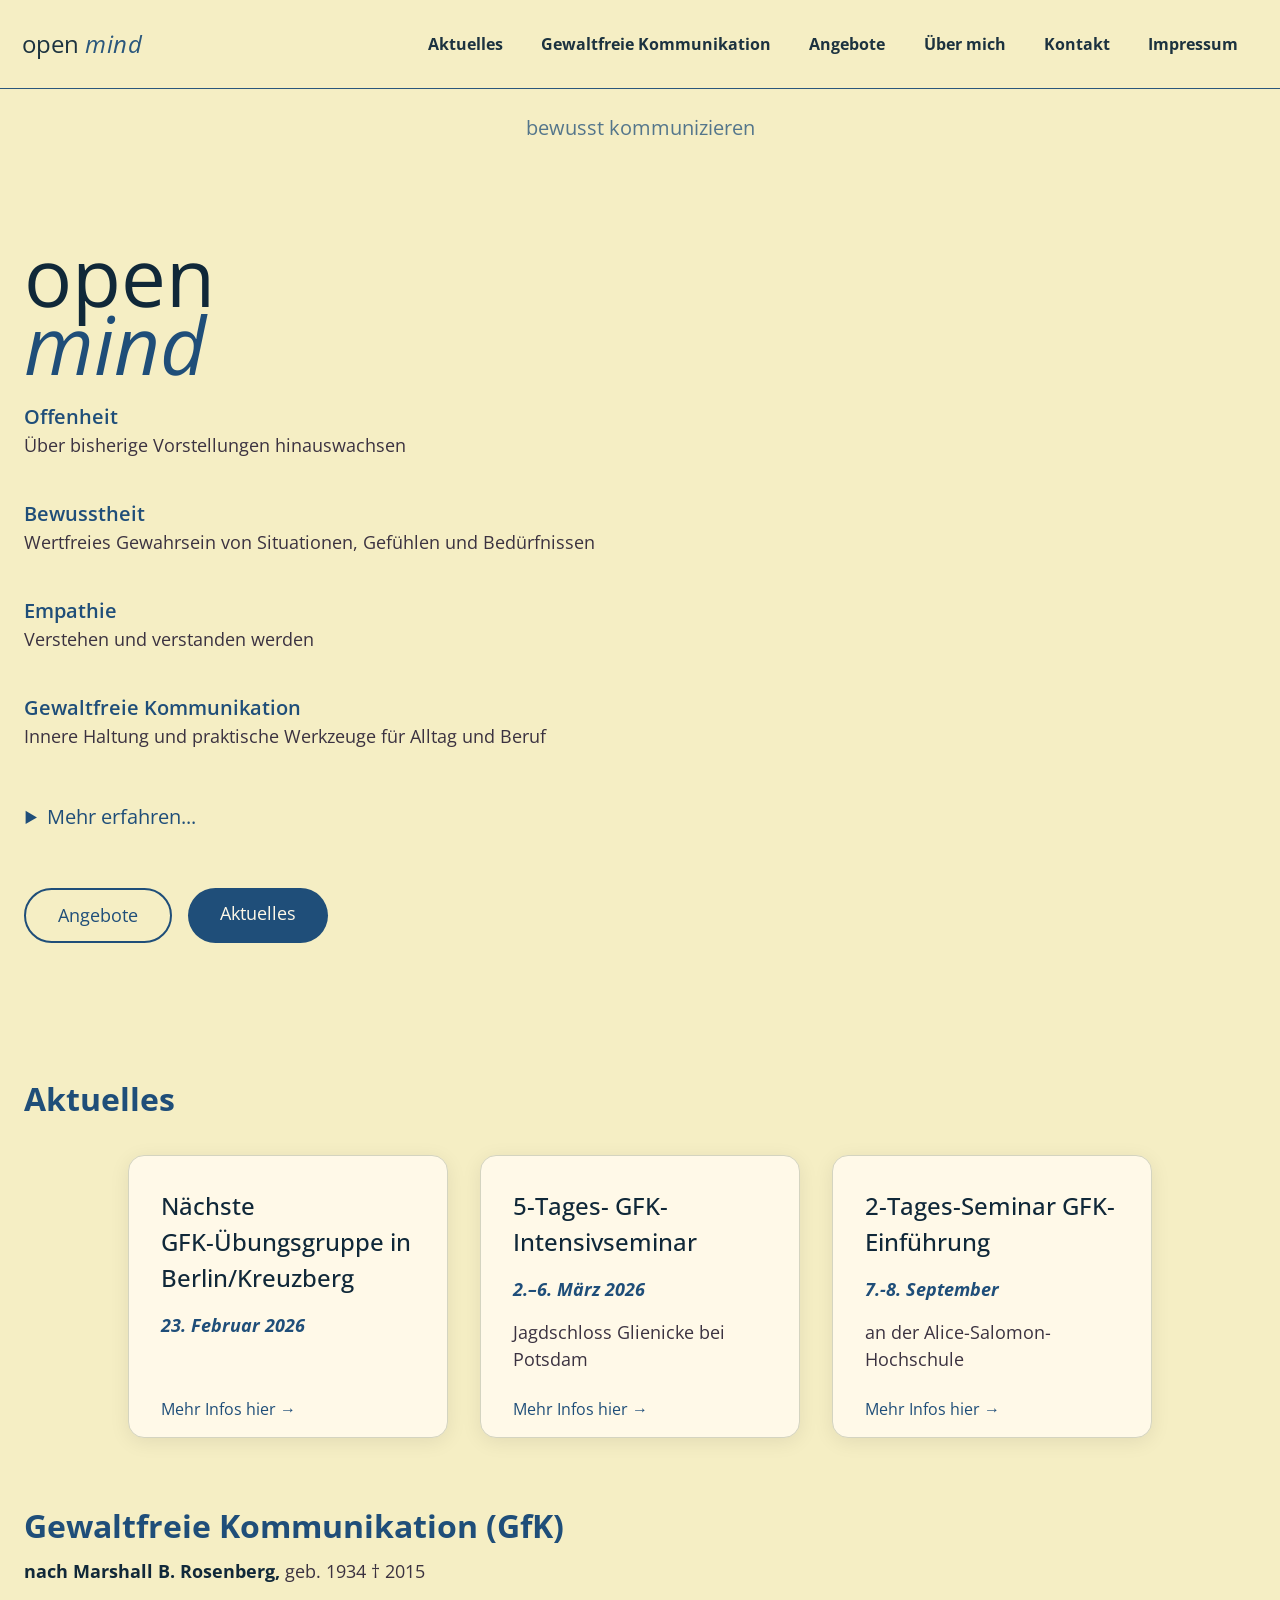
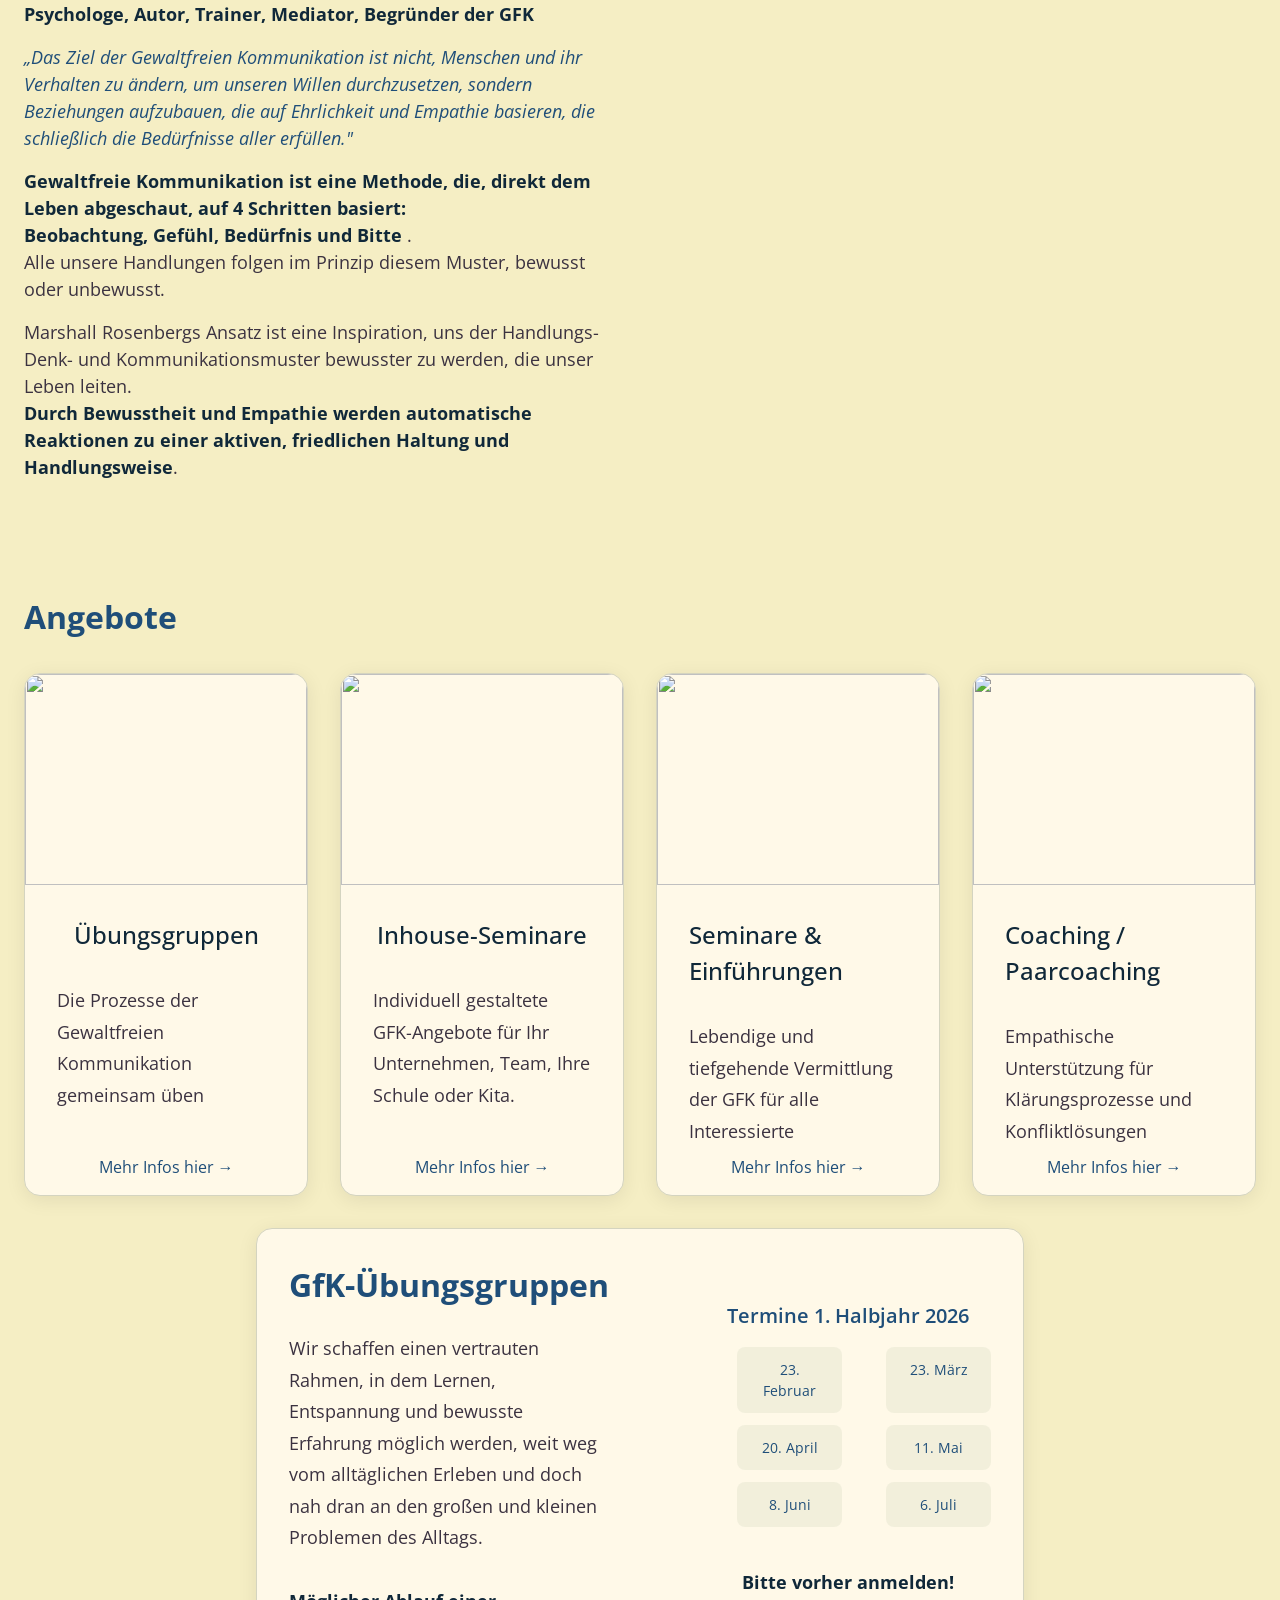
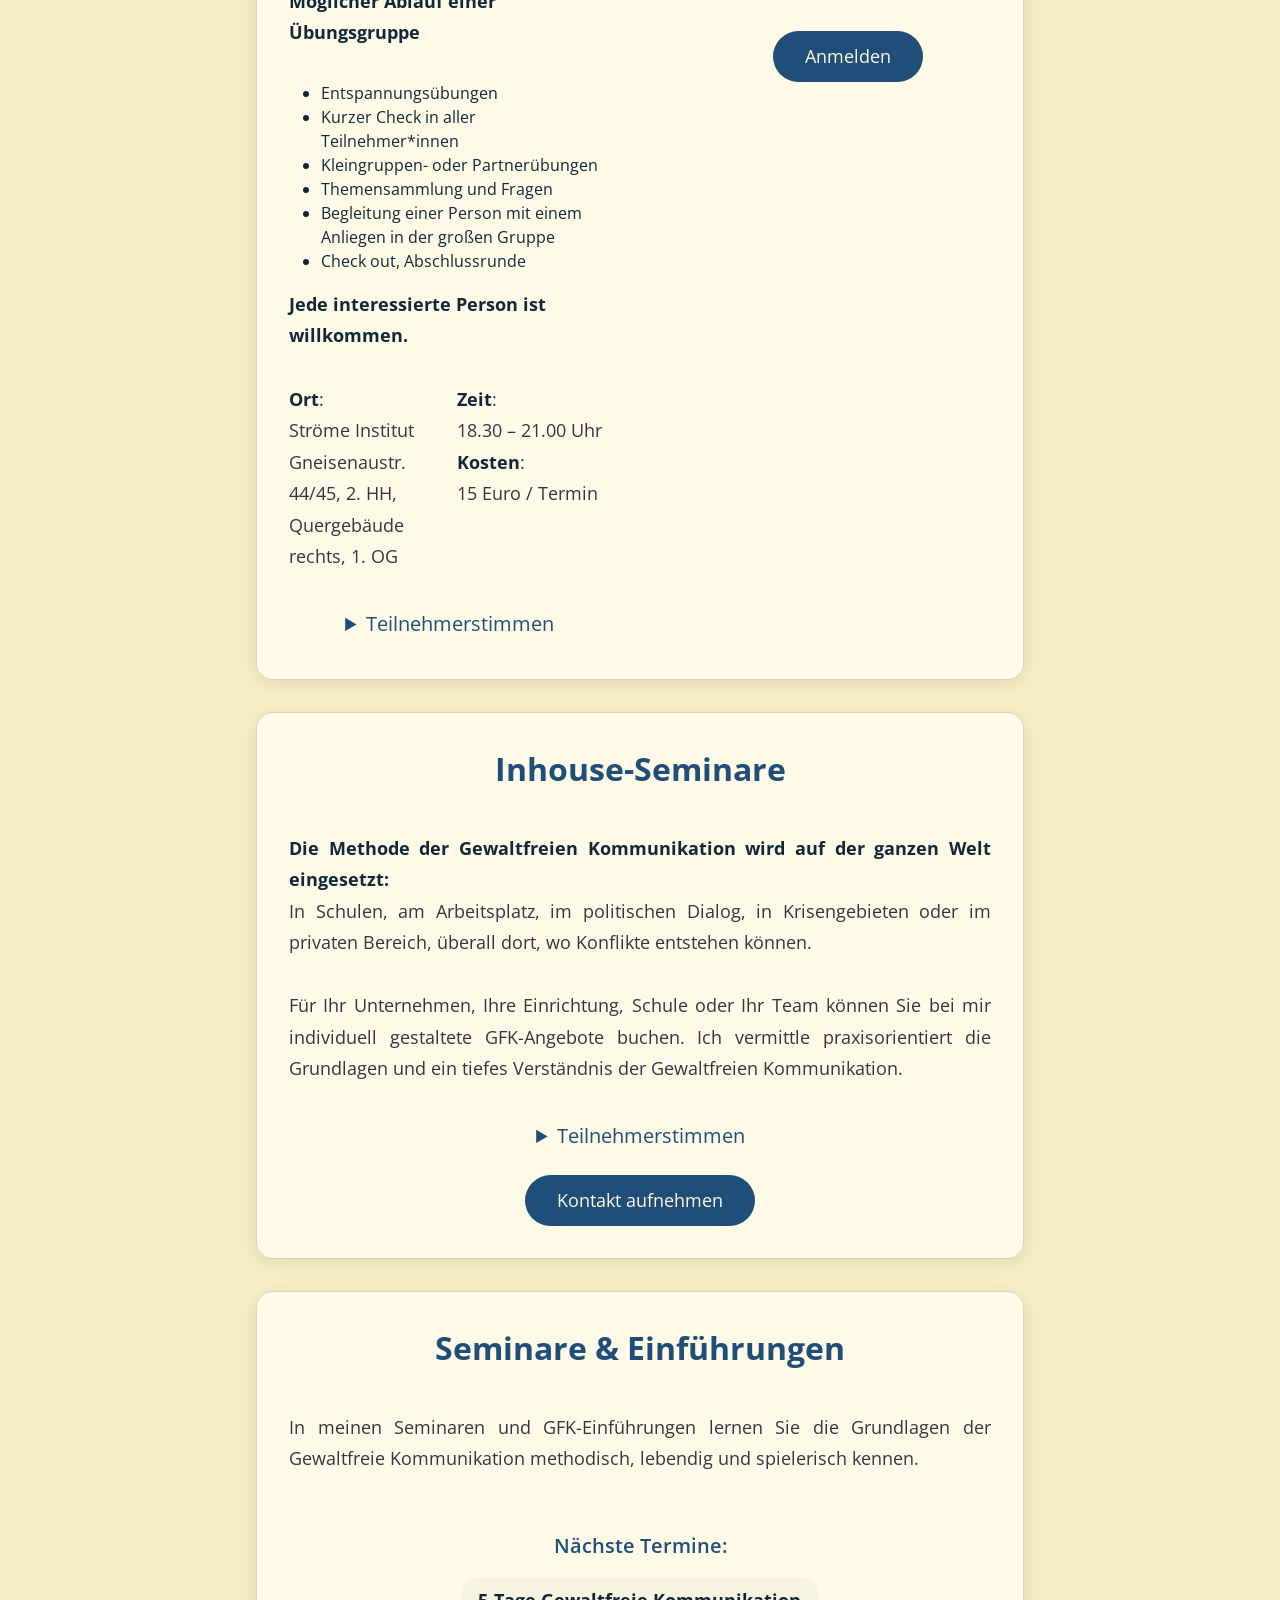
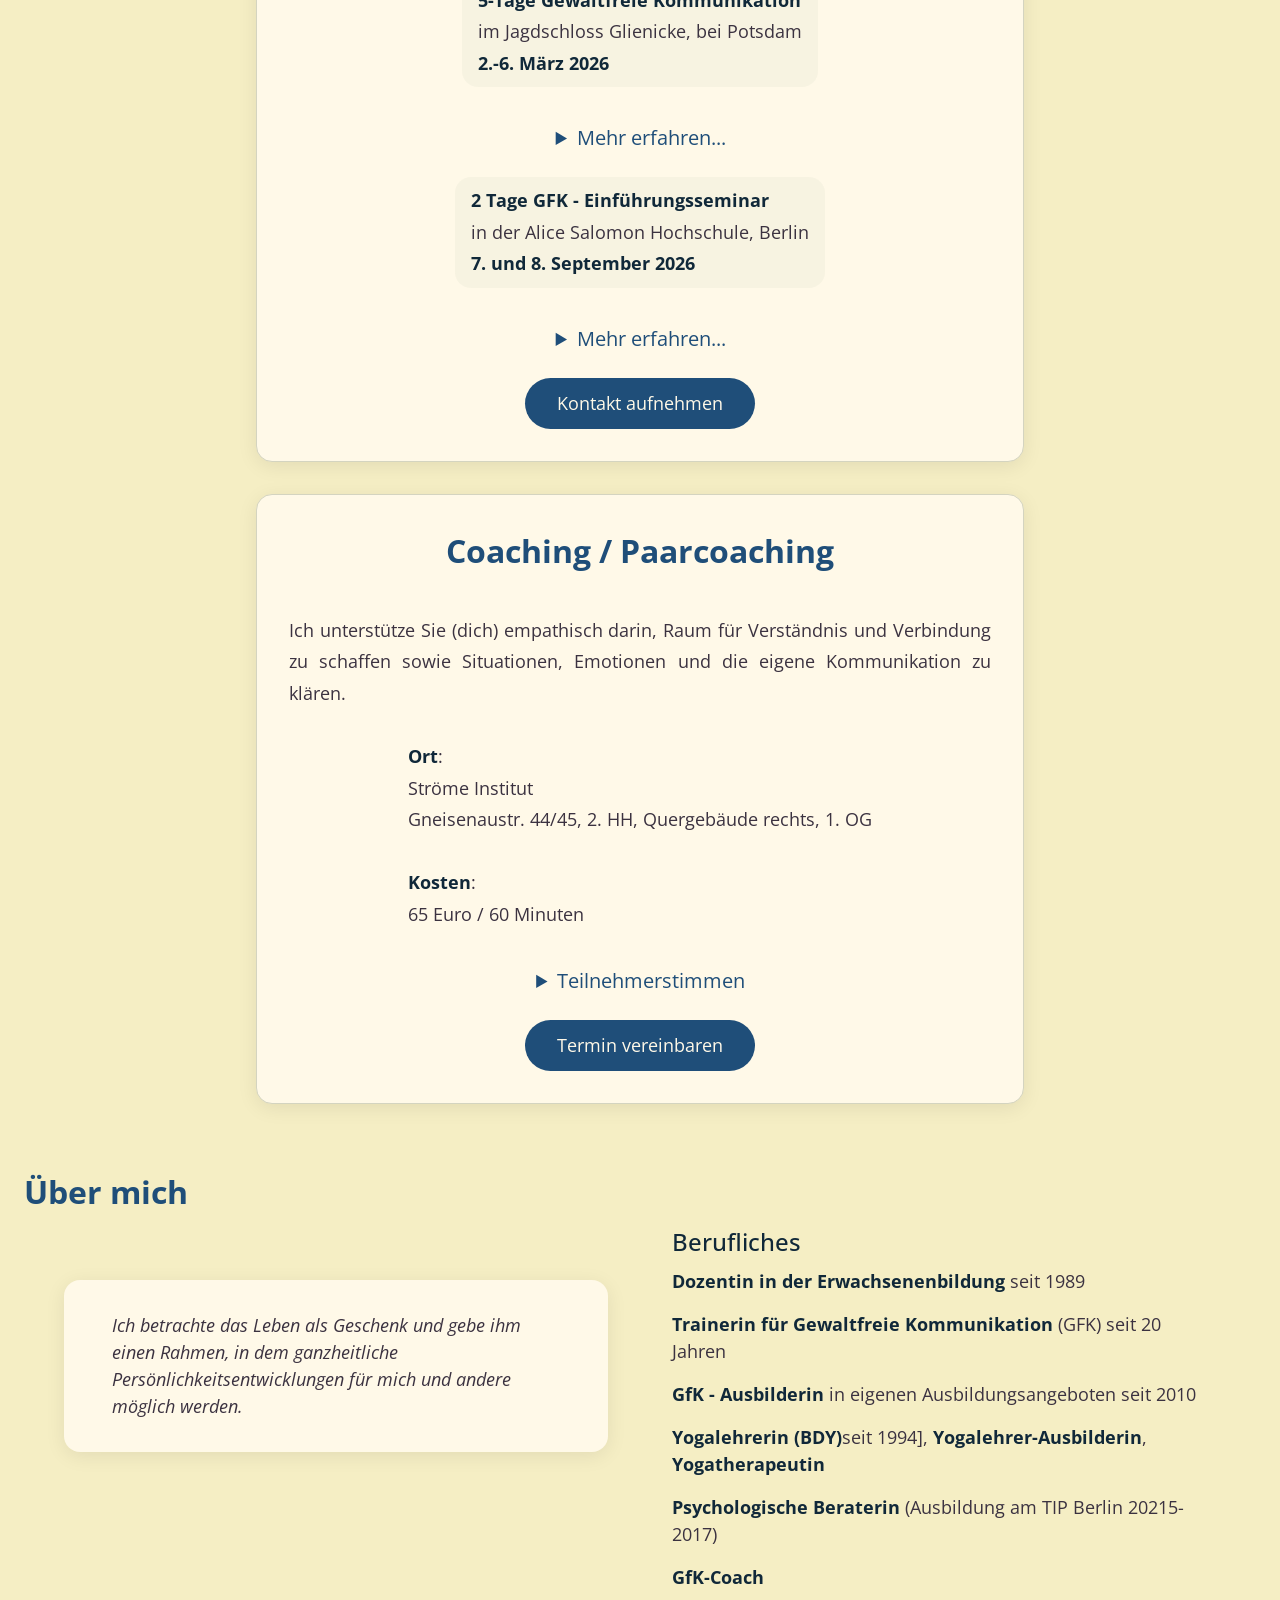
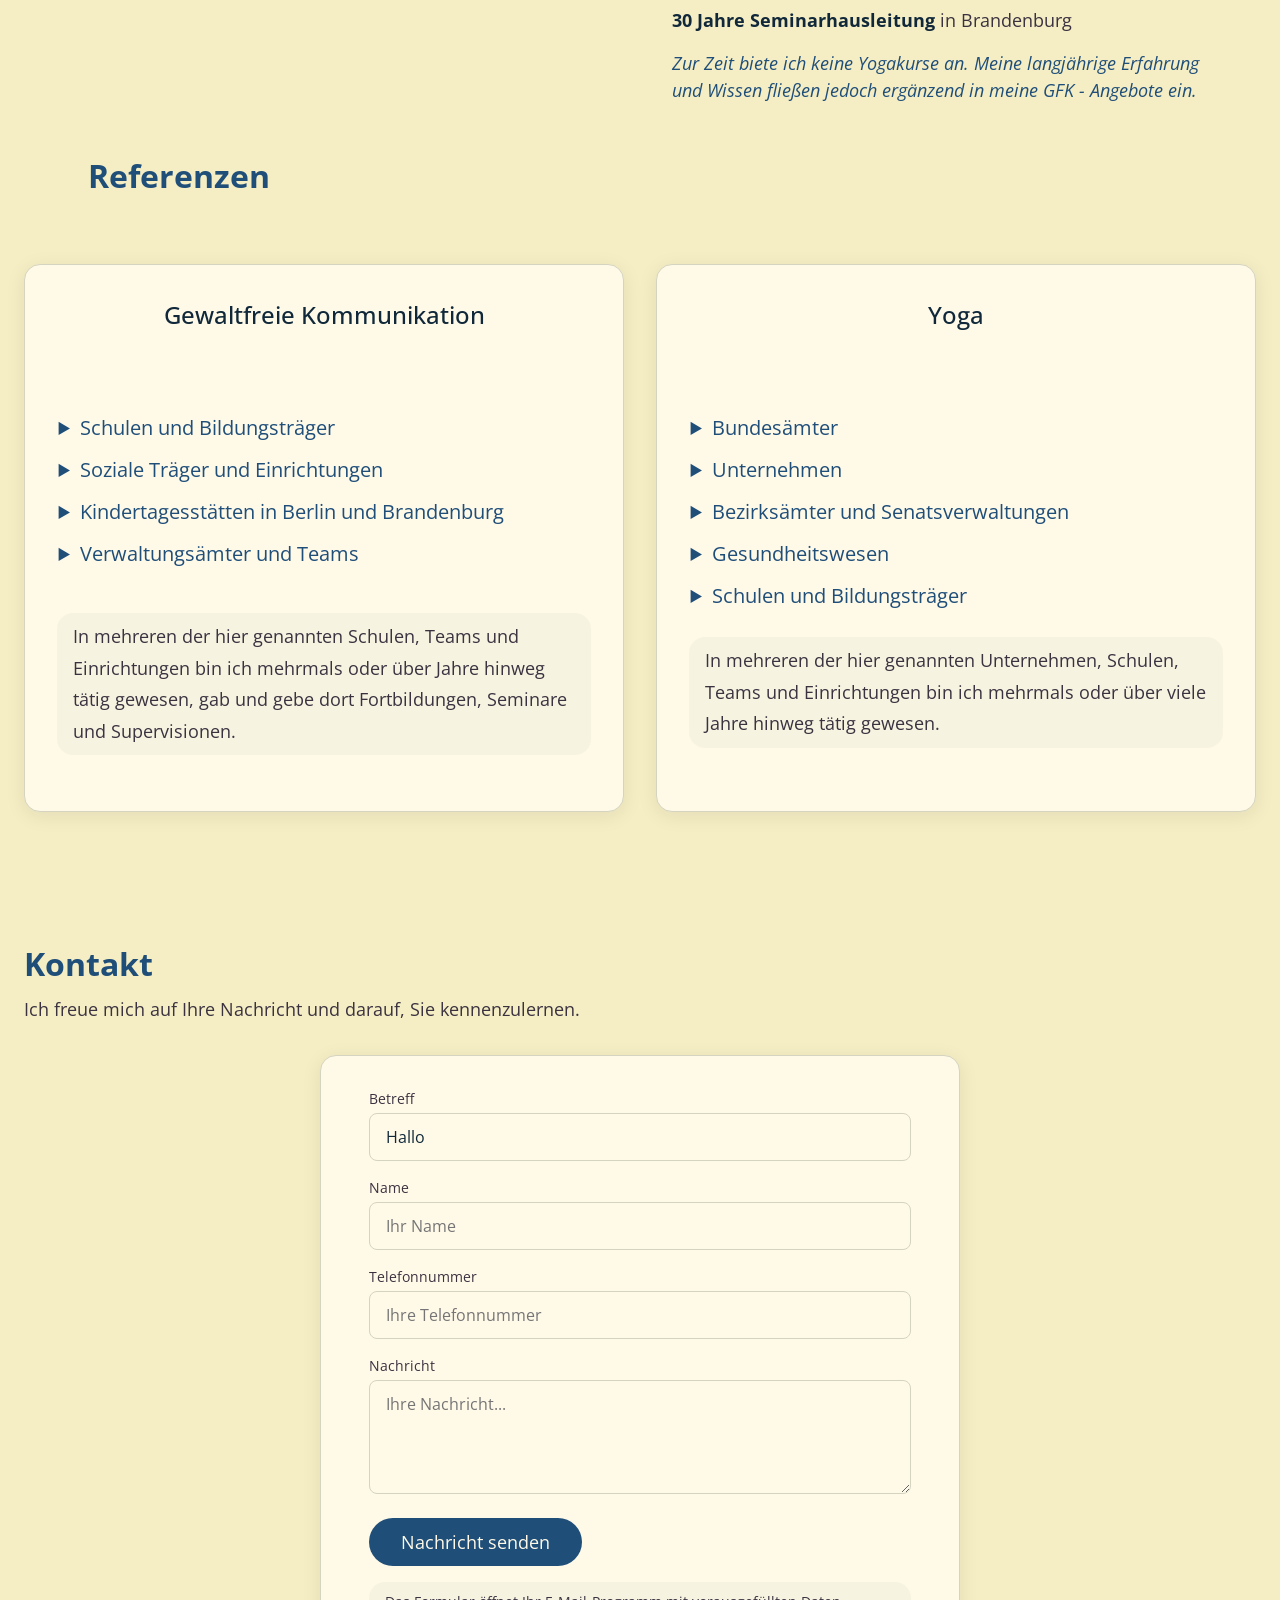
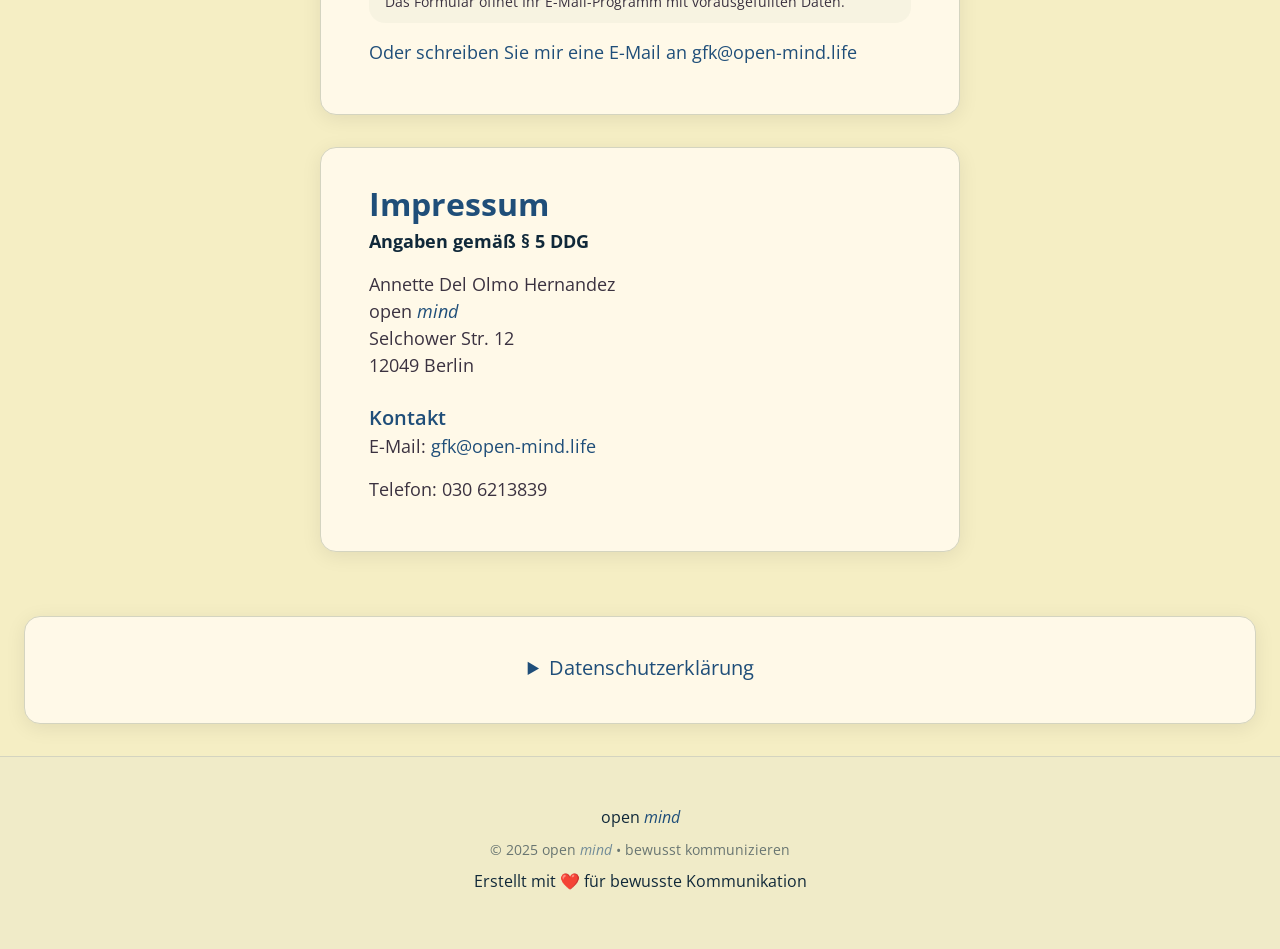
==== index.html @ a483b3bf "online updates" ====
<!DOCTYPE html>
<html lang="de">

<head>
    <meta charset="UTF-8" />
    <meta name="viewport" content="width=device-width, initial-scale=1.0" />
    <!-- Preconnect for performance (keep existing) -->
    <link rel="preconnect" href="https://fonts.gstatic.com" crossorigin />
    <link href="https://fonts.googleapis.com/css2?family=Open+Sans:ital,wght@0,300..800;1,300..800&display=swap"
        rel="stylesheet" />
    <link rel="stylesheet"
        href="https://fonts.googleapis.com/css2?family=Material+Symbols+Rounded:opsz,wght,FILL,GRAD@20..48,100..700,0..1,-50..200" />
    <!-- ENHANCED: SEO-optimized title with primary keywords -->
    <title>open mind | GFK Berlin | Gewaltfreie Kommunikation Seminare & Coaching</title>
    <!-- ENHANCED: Keyword-rich meta description -->
    <meta name="description"
        content="Gewaltfreie Kommunikation (GFK) in Berlin: Seminare, Übungsgruppen, Coaching & Inhouse-Trainings nach Marshall Rosenberg. Empathische Kommunikation für Alltag und Beruf bei open mind." />
    <!-- NEW: Keywords meta tag -->
    <meta name="keywords"
        content="Gewaltfreie Kommunikation Berlin, GFK Berlin, GFK Seminare, GFK Coaching, Marshall Rosenberg Berlin, Übungsgruppe GFK, empathische Kommunikation, Konfliktlösung Berlin, Inhouse-Seminar GFK, GFK Kreuzberg, Nonviolent Communication" />
    <!-- NEW: Author and language -->
    <meta name="author" content="Annette Del Olmo Hernandez" />
    <meta name="language" content="de" />
    <!-- NEW: Canonical URL -->
    <link rel="canonical" href="https://open-mind.life/" />
    <!-- NEW: Open Graph tags for social media -->
    <meta property="og:title" content="open mind • Gewaltfreie Kommunikation Berlin" />
    <meta property="og:description"
        content="GFK Seminare, Übungsgruppen & Coaching in Berlin. Bewusste Kommunikation nach Marshall Rosenberg für mehr Empathie und Verbindung." />
    <meta property="og:type" content="website" />
    <meta property="og:url" content="https://open-mind.life/" />
    <meta property="og:image" content="https://open-mind.life/images/die-seherin-spikerog-sc69501e86b207d-774.jpg" />
    <meta property="og:locale" content="de_DE" />
    <meta property="og:site_name" content="open mind" />
    <!-- NEW: Twitter Card tags -->
    <meta name="twitter:card" content="summary_large_image" />
    <meta name="twitter:title" content="open mind • Gewaltfreie Kommunikation Berlin" />
    <meta name="twitter:description"
        content="GFK Seminare, Übungsgruppen & Coaching in Berlin. Bewusste Kommunikation nach Marshall Rosenberg." />
    <meta name="twitter:image" content="https://open-mind.life/images/die-seherin-spikerog-sc69501e86b207d-774.jpg" />
    <!-- NEW: Geographic targeting -->
    <meta name="geo.region" content="DE-BE" />
    <meta name="geo.placename" content="Berlin" />
    <meta name="geo.position" content="52.52;13.405" />
    <meta name="ICBM" content="52.52, 13.405" />
    <!-- NEW: LocalBusiness Schema - CRITICAL for local SEO -->
    <script type="application/ld+json">
    {
      "@context": "https://schema.org",
      "@type": "LocalBusiness",
      "name": "open mind • bewusst kommunizieren",
      "alternateName": "open mind",
      "description": "Gewaltfreie Kommunikation (GFK) - Seminare, Übungsgruppen, Coaching und Inhouse-Trainings in Berlin nach Marshall Rosenberg",
      "url": "https://open-mind.life",
      "telephone": "+49-30-6213839",
      "email": "gfk@open-mind.life",
      "image": "https://open-mind.life/images/die-seherin-spikerog-sc69501e86b207d-774.jpg",
      "priceRange": "€€",
      "address": {
        "@type": "PostalAddress",
        "streetAddress": "Selchower Str. 12",
        "addressLocality": "Berlin",
        "addressRegion": "Berlin",
        "postalCode": "12049",
        "addressCountry": "DE"
      },
      "geo": {
        "@type": "GeoCoordinates",
        "latitude": 52.484167,
        "longitude": 13.425833
      },
      "areaServed": [
        {
          "@type": "City",
          "name": "Berlin"
        },
        {
          "@type": "State",
          "name": "Brandenburg"
        }
      ]
    }
    </script>
    <!-- NEW: Organization Schema -->
    <script type="application/ld+json">
    {
      "@context": "https://schema.org",
      "@type": "Organization",
      "name": "open mind",
      "alternateName": "open mind • bewusst kommunizieren",
      "url": "https://open-mind.life",
      "logo": "https://open-mind.life/images/die-seherin-spikerog-sc69501e86b207d-774.jpg",
      "founder": {
        "@type": "Person",
        "name": "Annette Del Olmo Hernandez",
        "jobTitle": "GFK-Trainerin und Coach"
      },
      "contactPoint": {
        "@type": "ContactPoint",
        "contactType": "Customer Service",
        "telephone": "+49-30-6213839",
        "email": "gfk@open-mind.life",
        "availableLanguage": "de"
      }
    }
    </script>
    <!-- NEW: Event Schema for upcoming Übungsgruppe -->
    <script type="application/ld+json">
    {
      "@context": "https://schema.org",
      "@type": "Event",
      "name": "GfK-Übungsgruppe Berlin/Kreuzberg",
      "description": "Übungsgruppe zur Gewaltfreien Kommunikation. Gemeinsam die Prozesse der GFK üben in vertrautem Rahmen.",
      "url": "https://open-mind.life/#gruppen",
      "image": "https://open-mind.life/images/foto-ubungsggruppe-sc69502e7a3b701-765.jpg",
      "startDate": "2026-02-23T18:30:00+01:00",
      "endDate": "2026-02-23T21:00:00+01:00",
      "eventAttendanceMode": "https://schema.org/OfflineEventAttendanceMode",
      "eventStatus": "https://schema.org/EventScheduled",
      "location": {
        "@type": "Place",
        "name": "Ströme Institut",
        "address": {
          "@type": "PostalAddress",
          "streetAddress": "Gneisenaustr. 44/45, 2. HH, Quergebäude rechts, 1. OG",
          "addressLocality": "Berlin",
          "addressRegion": "Berlin",
          "postalCode": "10961",
          "addressCountry": "DE"
        }
      },
      "offers": {
        "@type": "Offer",
        "price": "15.00",
        "priceCurrency": "EUR",
        "availability": "https://schema.org/InStock",
        "url": "https://open-mind.life/#kontakt",
        "validFrom": "2026-01-15"
      },
      "organizer": {
        "@type": "Person",
        "name": "Annette Del Olmo Hernandez",
        "url": "https://open-mind.life/#annette"
      },
      "performer": {
        "@type": "Person",
        "name": "Annette Del Olmo Hernandez"
      }
    }
    </script>
    <!-- NEW: Service Schema for GFK Training offerings -->
    <script type="application/ld+json">
    {
      "@context": "https://schema.org",
      "@type": "Service",
      "serviceType": "Gewaltfreie Kommunikation Training",
      "provider": {
        "@type": "LocalBusiness",
        "name": "open mind"
      },
      "areaServed": {
        "@type": "City",
        "name": "Berlin"
      },
      "hasOfferCatalog": {
        "@type": "OfferCatalog",
        "name": "GFK Angebote",
        "itemListElement": [
          {
            "@type": "Offer",
            "itemOffered": {
              "@type": "Service",
              "name": "GFK Übungsgruppen",
              "description": "Die Prozesse der Gewaltfreien Kommunikation gemeinsam üben"
            }
          },
          {
            "@type": "Offer",
            "itemOffered": {
              "@type": "Service",
              "name": "Inhouse-Seminare",
              "description": "Individuell gestaltete GFK-Angebote für Unternehmen, Teams, Schulen und Kitas"
            }
          },
          {
            "@type": "Offer",
            "itemOffered": {
              "@type": "Service",
              "name": "GFK Seminare & Einführungen",
              "description": "Lebendige und tiefgehende Vermittlung der GFK für alle Interessierte"
            }
          },
          {
            "@type": "Offer",
            "itemOffered": {
              "@type": "Service",
              "name": "Coaching / Paarcoaching",
              "description": "Empathische Unterstützung für Klärungsprozesse und Konfliktlösungen"
            }
          }
        ]
      }
    }
    </script>
</head>

<body>
    <nav tabindex="0"> <a href="#home">open <em>mind</em></a> <span id="openmenu"
            class="material-symbols-rounded">menu</span> <span id="closemenu"
            class="material-symbols-rounded">close</span> <a href="#aktuelles"> Aktuelles </a> <a href="#gfk">
            Gewaltfreie&nbsp;Kommunikation </a> <a href="#angebote"> Angebote </a> <a href="#annette"> Über&nbsp;mich
        </a> <a href="#kontakt"> Kontakt </a> <a href="#impressum"> Impressum </a> </nav>
    <main>
        <h4 class="tagline" style="width: 100%; text-align: center; opacity: 0.75; font-weight: 400;"> bewusst
            kommunizieren </h4>
        <section id="home" class="hero">
            <div class="hero-grid">
                <div class="hero-text sc-content">
                    <h1>
                        open
                        <br>
                        <em>mind</em>
                    </h1>
                    <h4>Offenheit</h4>
                    <p>Über bisherige Vorstellungen hinauswachsen</p>
                    <h4>Bewusstheit</h4>
                    <p> Wertfreies Gewahrsein von Situationen, Gefühlen und Bedürfnissen</p>
                    <h4>Empathie</h4>
                    <p>Verstehen und verstanden werden</p>
                    <h4>Gewaltfreie Kommunikation</h4>
                    <p>Innere Haltung und praktische Werkzeuge für Alltag und Beruf</p>
                </div>
                <details class="sc-content" style="position: relative; top: -1rem;">
                    <summary>Mehr erfahren...</summary>
                    <p> <strong>open <em>mind</em></strong> ist eine Erinnerung daran, Offenheit zu praktizieren. Sie
                        ist die Grundlage für eine bewusste Erfahrung, die uns über unsere bisherigen Annahmen und
                        Vorstellungen hinausführt und sich auch in unserem Ausdruck und in unserer Kommunikation zeigt.
                    </p>
                    <p> Bewusster zu werden ist sowohl ein völlig individueller als auch ein gesellschaftlicher Prozess,
                        denn wir alle sind geprägt von Jahrhunderte alten Strukturen und persönlicher Geschichte. </p>
                    <p> Die Angebote, die Sie hier finden, bieten Ihnen und euch ein lebendiges, gemeinsames Lernen auf
                        Augenhöhe. </p>
                </details>
                <div class="hero-buttons"> <a href="#angebote" class="btn-outline">Angebote</a> <a href="#aktuelles"
                        class="btn-primary">Aktuelles</a> </div>
                <div class="hero-image sc-content">
                    <img alt="" style="width:58.78378%;"
                        src="images/die-seherin-spikerog-strahlend-sc6982bf3f3ff37-320.jpg"
                        srcset="images/die-seherin-spikerog-strahlend-sc6982bf3f3ff37-774.jpg 774w,images/die-seherin-spikerog-strahlend-sc6982bf3f3ff37-320.jpg 320w">
                </div>
            </div>
        </section>
        <section id="aktuelles">
            <h2>Aktuelles</h2>
            <div class="card-grid aktuelles-grid">
                <article class="card sc-content">
                    <h3>Nächste GFK-Übungsgruppe in Berlin/Kreuzberg</h3>
                    <p> <strong><em>23. Februar 2026</em></strong> </p>
                    <a href="#gruppen">Mehr Infos hier →</a>
                </article>
                <article class="card sc-content">
                    <h3>5-Tages- GFK- Intensivseminar</h3>
                    <p> <strong><em>2.–6. März 2026</em></strong> </p>
                    <p>Jagdschloss Glienicke bei Potsdam</p>
                    <a href="#seminare">Mehr Infos hier →</a>
                </article>
                <article class="card sc-content">
                    <h3>2-Tages-Seminar GFK-Einführung</h3>
                    <p> <strong><em>7.-8. September</em></strong> </p>
                    <p>an der Alice-Salomon-Hochschule</p>
                    <a href="#seminare">Mehr Infos hier →</a>
                </article>
            </div>
        </section>
        <section id="gfk">
            <div class="hero-grid">
                <div class="hero-text sc-content">
                    <h2>Gewaltfreie Kommunikation (GfK)</h2>
                    <p><strong>nach Marshall B. Rosenberg, </strong>geb. 1934 † 2015<strong></strong></p>
                    <p> <strong>Psychologe, Autor, Trainer, Mediator, Begründer der GFK</strong></p>
                    <p class="blau"><em> „Das Ziel der Gewaltfreien Kommunikation ist nicht, Menschen und ihr Verhalten
                            zu ändern, um unseren Willen durchzusetzen, sondern Beziehungen aufzubauen, die auf
                            Ehrlichkeit und Empathie basieren, die schließlich die Bedürfnisse aller erfüllen." </em>
                    </p>
                    <p>
                        <strong>
                            Gewaltfreie Kommunikation ist eine Methode, die, direkt dem Leben abgeschaut, auf 4
                            Schritten basiert:
                            <br>
                            Beobachtung, Gefühl, Bedürfnis und Bitte
                        </strong>
                        .
                        <br>
                        Alle unsere Handlungen folgen im Prinzip diesem Muster, bewusst oder unbewusst.
                    </p>
                    <p>
                        Marshall Rosenbergs Ansatz ist eine Inspiration, uns der Handlungs- Denk- und
                        Kommunikationsmuster bewusster zu werden, die unser Leben leiten.
                        <br>
                        <strong>Durch Bewusstheit und Empathie werden automatische Reaktionen zu einer aktiven,
                            friedlichen Haltung und Handlungsweise</strong>.
                    </p>
                </div>
                <div class="sc-content gfk-image">
                    <img alt="" style="width:52.7027%;" src="images/prozess-hellgelb-5-sc6982bcf6251e7-320.jpg"
                        srcset="images/prozess-hellgelb-5-sc6982bcf6251e7-1280.jpg 1280w,images/prozess-hellgelb-5-sc6982bcf6251e7-960.jpg 960w,images/prozess-hellgelb-5-sc6982bcf6251e7-640.jpg 640w,images/prozess-hellgelb-5-sc6982bcf6251e7-320.jpg 320w">
                </div>
            </div>
        </section>
        <section id="angebote">
            <h2>Angebote</h2>
            <div class="angebote-grid">
                <article class="card angebot">
                    <div class="card-image sc-content">
                        <img alt="" style="width: 100%" src="images/foto-ubungsggruppe-sc69502e7a3b701-320.jpg"
                            srcset=" images/foto-ubungsggruppe-sc69502e7a3b701-765.jpg 765w, images/foto-ubungsggruppe-sc69502e7a3b701-320.jpg 320w ">
                    </div>
                    <div class="card-body sc-content">
                        <h3>Übungsgruppen</h3>
                        <p> Die Prozesse der Gewaltfreien Kommunikation gemeinsam üben </p>
                        <a href="#gruppen">Mehr Infos hier →</a>
                    </div>
                </article>
                <article class="card angebot">
                    <div class="card-image sc-content">
                        <img alt="" style="width: 100%"
                            src="images/foto-seminare-u-einfuhrungen-sc69502eeae7d23-320.jpg"
                            srcset=" images/foto-seminare-u-einfuhrungen-sc69502eeae7d23-1280.jpg 1280w, images/foto-seminare-u-einfuhrungen-sc69502eeae7d23-960.jpg 960w, images/foto-seminare-u-einfuhrungen-sc69502eeae7d23-640.jpg 640w, images/foto-seminare-u-einfuhrungen-sc69502eeae7d23-320.jpg 320w ">
                    </div>
                    <div class="card-body sc-content">
                        <h3>Inhouse-Seminare</h3>
                        <p>Individuell gestaltete GFK-Angebote für Ihr Unternehmen, Team, Ihre Schule oder Kita. </p>
                        <a href="#inhouse">Mehr Infos hier →</a>
                    </div>
                </article>
                <article class="card angebot">
                    <div class="card-image sc-content">
                        <img alt="" style="width: 100%" src="images/fotos-von-den-tn-5-sc69502f7cc066a-320.jpg"
                            srcset=" images/fotos-von-den-tn-5-sc69502f7cc066a-864.jpg 864w, images/fotos-von-den-tn-5-sc69502f7cc066a-640.jpg 640w, images/fotos-von-den-tn-5-sc69502f7cc066a-320.jpg 320w ">
                    </div>
                    <div class="card-body sc-content">
                        <h3>Seminare &amp; Einführungen</h3>
                        <p> Lebendige und tiefgehende Vermittlung der GFK für alle Interessierte </p>
                        <a href="#seminare">Mehr Infos hier →</a>
                    </div>
                </article>
                <article class="card angebot">
                    <div class="card-image sc-content">
                        <img alt="" style="width: 100%" src="images/2-korbstuhle-sc6950457285a43-320.jpg"
                            srcset=" images/2-korbstuhle-sc6950457285a43-1280.jpg 1280w, images/2-korbstuhle-sc6950457285a43-960.jpg 960w, images/2-korbstuhle-sc6950457285a43-640.jpg 640w, images/2-korbstuhle-sc6950457285a43-320.jpg 320w ">
                    </div>
                    <div class="card-body sc-content">
                        <h3>Coaching / Paarcoaching</h3>
                        <p>
                            Empathische Unterstützung für Klärungsprozesse und
                            <br>
                            Konfliktlösungen
                        </p>
                        <a href="#coaching">Mehr Infos hier →</a>
                    </div>
                </article>
            </div>
            <article class="card angebot-card" id="gruppen">
                <div class="uebungsgruppen-grid">
                    <div class="card-body sc-content">
                        <h2 style="text-align: center;">GfK-Übungsgruppen</h2>
                        <img alt="" class="mobileonly" style="width:87.12871%;"
                            src="images/fotos-von-den-tn-sc6964384070b84-320.jpg"
                            srcset="images/fotos-von-den-tn-sc6964384070b84-864.jpg 864w,images/fotos-von-den-tn-sc6964384070b84-640.jpg 640w,images/fotos-von-den-tn-sc6964384070b84-320.jpg 320w">
                        <p> Wir schaffen einen vertrauten Rahmen, in dem Lernen, Entspannung und bewusste Erfahrung
                            möglich werden, weit weg vom alltäglichen Erleben und doch nah dran an den großen und
                            kleinen Problemen des Alltags. </p>
                        <p> <strong> Möglicher Ablauf einer Übungsgruppe </strong> </p>
                        <ul>
                            <li>Entspannungsübungen</li>
                            <li>Kurzer Check in aller Teilnehmer*innen</li>
                            <li>Kleingruppen- oder Partnerübungen</li>
                            <li>Themensammlung und Fragen</li>
                            <li>Begleitung einer Person mit einem Anliegen in der großen Gruppe</li>
                            <li>Check out, Abschlussrunde</li>
                        </ul>
                        <p><strong>Jede interessierte Person ist willkommen. </strong> </p>
                        <div style="display:grid;grid-template-columns:1fr 1fr;gap: 1em;">
                            <p>
                                <strong>Ort</strong>:
                                <br>
                                Ströme Institut
                                <br>
                                Gneisenaustr. 44/45, 2. HH, Quergebäude rechts, 1. OG
                            </p>
                            <p>
                                <strong>Zeit</strong>:
                                <br>
                                18.30 – 21.00 Uhr
                                <br>
                                <strong>Kosten</strong>:
                                <br>
                                15 Euro / Termin
                            </p>
                        </div>
                        <div class="sc-html">
                            <details>
                                <summary>Teilnehmerstimmen</summary>
                                <h4>Maria</h4>
                                <p class="zitat">
                                    GFK ist ein Prozess, der durch Worte nicht beschrieben werden kann (Empathie für
                                    sich und das Gegenüber). GFK kann nur erlebt und durchlebt werden.
                                    <br>
                                    Es ist unglaublich, was durch GFK in Erscheinung treten darf!
                                    <br>
                                    Annette, ich habe zu dir sehr viel Vertrauen. Der Kontakt auf Augenhöhe tut gut.
                                </p>
                                <h4>Steffi</h4>
                                <p class="zitat">
                                    Liebe Annette,
                                    <br>
                                    Du schaffst mit der Übungsgruppe für mich einen Schutzraum. Ich weiß, ich kann da
                                    hingehen und sein, die ich bin und über das reden, was mich gerade bewegt. Es gibt
                                    keine Konkurrenz (!), es gibt kein Problem, das "zu klein" wäre, um nicht ernst
                                    genommen zu werden. Ich werde gehört und empathisch begleitet. Alle Gefühle sind
                                    willkommen. Auch was ich selbst nicht verstehe, darf ich ausdrücken. Du wirst es
                                    ernst nehmen und die Gruppe wird mich unterstützen, den Punkt zu finden, an dem ich
                                    mir gerade "im Weg stehe". Und vielleicht sogar einen Ausblick zu wagen, wo mein Weg
                                    weitergehen könnte. Ich fühle mich mit Euch verbunden und von Euch gehört und beides
                                    macht mich glücklich.
                                    <br>
                                    Danke Annette, dass Du diesen Raum öffnest mit Deinem Verständnis und Deinem
                                    vorurteilsfreien Mitgefühl.
                                </p>
                                <h4>Eva</h4>
                                <p class="zitat">
                                    Das Besondere an GFK ist, dass keine Diagnosen gestellt werden.
                                    <br>
                                    Beruhigend: Keiner deutet, keiner weiß schon Bescheid, packt in Schubladen…
                                    <br>
                                    Die Kunst besteht darin, durch Üben näher an etwas zu kommen, das jede_r kann und
                                    aber doch wenig praktiziert hat – bisher. Wir sind geübt im Lesen von Situationen,
                                    im Interpretieren und im Schnelle-Schlüsse-Ziehen. Wir sind nicht sehr geübt im
                                    Wahrnehmen von uns selbst und im Wahrnehmen des anderen…
                                    <br>
                                    Annette erlebe ich als erfahrene, suchende Begleiterin auf diesem Weg. Sie lässt
                                </p>
                            </details>
                        </div>
                    </div>
                    <div class="card-body sc-content">
                        <img alt="" class="desktoponly" style="width:87.12871%;"
                            src="images/fotos-von-den-tn-sc6964384070b84-320.jpg"
                            srcset="images/fotos-von-den-tn-sc6964384070b84-864.jpg 864w,images/fotos-von-den-tn-sc6964384070b84-640.jpg 640w,images/fotos-von-den-tn-sc6964384070b84-320.jpg 320w">
                        <h4>Termine 1. Halbjahr 2026</h4>
                        <ul class="termine-list">
                            <li><a href="#kontakt" data-subject="Anmeldung Übungsabend 23.02.2026"
                                    data-message="Hiermit möchte ich mich für die GfK-Übungsgruppe am 23.02.2026 anmelden.">23.
                                    Februar</a></li>
                            <li><a href="#kontakt" data-subject="Anmeldung Übungsabend 23.03.2026"
                                    data-message="Hiermit möchte ich mich für die GfK-Übungsgruppe am 23.03.2026 anmelden.">23.
                                    März</a> </li>
                            <li><a href="#kontakt" data-subject="Anmeldung Übungsabend 20.04.2026"
                                    data-message="Hiermit möchte ich mich für die GfK-Übungsgruppe am 20.04.2026 anmelden.">20.
                                    April</a> </li>
                            <li><a href="#kontakt" data-subject="Anmeldung Übungsabend 11.05.2026"
                                    data-message="Hiermit möchte ich mich für die GfK-Übungsgruppe am 11.05.2026 anmelden.">11.
                                    Mai</a> </li>
                            <li><a href="#kontakt" data-subject="Anmeldung Übungsabend 08.06.2026"
                                    data-message="Hiermit möchte ich mich für die GfK-Übungsgruppe am 08.06.2026 anmelden.">8.
                                    Juni</a> </li>
                            <li><a href="#kontakt" data-subject="Anmeldung Übungsabend 06.07.2026"
                                    data-message="Hiermit möchte ich mich für die GfK-Übungsgruppe am 06.07.2026 anmelden.">6.
                                    Juli</a> </li>
                        </ul>
                        <p><strong>Bitte vorher anmelden!</strong></p>
                        <a href="#kontakt" class="btn-primary" data-subject="Anmeldung Übungsabend"
                            data-message="Hiermit möchte ich mich für die nächste GfK-Übungsgruppe anmelden.">Anmelden</a>
                    </div>
                </div>
            </article>
            <article class="card justify-text angebot-card" id="inhouse">
                <div class="card-body sc-content">
                    <h2 style="text-align: center;">Inhouse-Seminare</h2>
                    <img alt="" style="width:35.04274%;" src="images/grundgefuehle-fotos-sc696cf046b3d06-320.png"
                        srcset="images/grundgefuehle-fotos-sc696cf046b3d06-614.png 614w,images/grundgefuehle-fotos-sc696cf046b3d06-320.png 320w">
                    <p>
                        <strong>Die Methode der Gewaltfreien Kommunikation wird auf der ganzen Welt eingesetzt:</strong>
                        <br>
                        In Schulen, am Arbeitsplatz, im politischen Dialog, in Krisengebieten oder im privaten Bereich,
                        überall dort, wo Konflikte entstehen können.
                        <br>
                        <br>
                        Für Ihr Unternehmen, Ihre Einrichtung, Schule oder Ihr Team können Sie bei mir individuell
                        gestaltete GFK-Angebote buchen. Ich vermittle praxisorientiert die Grundlagen und ein tiefes
                        Verständnis der Gewaltfreien Kommunikation.
                    </p>
                    <details>
                        <summary>Teilnehmerstimmen</summary>
                        <h4>Berliner Stadtmission</h4>
                        <p class="zitat"> GfK - das ist wirklich eine große Sache! Annette gelingt es, sie so zu
                            portionieren, dass sie leicht verdaulich bleibt! Wir haben in den zwei kurzweiligen und
                            spannenden Tagen eine gute Vorstellung davon bekommen, wie bereichernd diese Art der
                            Kommunikation ist - und Lust, es selber auszuprobieren! Danke, liebe Annette für deine
                            Energie und dein Wissen, das du uns zur Verfügung gestellt hast! </p>
                        <h4>Sozialpädiatrisches Zentrum Prenzlauer Berg</h4>
                        <p class="zitat"> Unser Team bekam eine Einführung in die Grundlagen der GfK und erlebte durch
                            Annette einen sehr lebendigen und einfühlsamen Tag mit wertvollen Strategien für die
                            Verbindung zu einem selbst und im Umgang mit miteinander. Wir alle möchten weiter üben die
                            Wolfsohren gegen Giraffenohren auszutauschen und freuen uns über vertiefenden Input mit
                            Annette. </p>
                        <h4>Ina Kindergarten / Kita SieKids</h4>
                        <p class="zitat"> Ich habe dieses Seminar gebucht, weil ich mir erhoffte, etwas lernen zu
                            können, das dem Team eine bessere Kommunikation mit anderen Menschen ermöglicht. Jetzt
                            wissen wir, dass die GFK von M. Rosenberg viel mehr ist als das. Es ist nicht nur ein
                            Handwerkszeug für empathischeres Kommunizieren, es ist etwas viel Größeres: Wir sehen in der
                            GFK eine Lebensphilosophie. Wir möchten uns allem bei Annette bedanken, wir finden es toll,
                            dass sie diese Arbeit macht, weil es uns Hoffnung macht. Wir haben etwas kennengelernt, dass
                            in uns selbst, in menschlichen Beziehungen und am Ende auch in der Welt für mehr Frieden
                            sorgen kann. </p>
                    </details>
                    <a href="#kontakt" class="btn-primary" data-subject="Anfrage Inhouse-Seminar"
                        data-message="Ich hätte gerne mehr Informationen zu Inhouse-Seminaren.">Kontakt aufnehmen</a>
                </div>
            </article>
            <article class="card justify-text angebot-card" id="seminare">
                <div class="card-body sc-content">
                    <h2 style="text-align: center;">Seminare &amp; Einführungen</h2>
                    <img alt="" style="width:45.01425%;" src="images/seminare-bearbeitet-sc696cf8fc0626b-320.jpg"
                        srcset="images/seminare-bearbeitet-sc696cf8fc0626b-1280.jpg 1280w,images/seminare-bearbeitet-sc696cf8fc0626b-960.jpg 960w,images/seminare-bearbeitet-sc696cf8fc0626b-640.jpg 640w,images/seminare-bearbeitet-sc696cf8fc0626b-320.jpg 320w">
                    <p> In meinen Seminaren und GFK-Einführungen lernen Sie die Grundlagen der Gewaltfreie Kommunikation
                        methodisch, lebendig und spielerisch kennen. </p>
                    <h4>Nächste Termine:</h4>
                    <p class="info">
                        <strong>5-Tage Gewaltfreie Kommunikation</strong>
                        <br>
                        <strong> </strong>im Jagdschloss Glienicke, bei Potsdam
                        <strong>
                            <br>
                            2.-6. März 2026
                        </strong>
                    </p>
                    <details>
                        <summary>Mehr erfahren...</summary>
                        <p>Dieses Intensiv-Seminar ist ein Angebot des Sozialpädagogischen Fortbildungsinstitutes Berlin
                            Brandenburg (SFBB) für alle Interessierte, die in der Jugend-und Kinderarbeit beschäftigt
                            sind.</p>
                        <p>5 Tage lang werden wir eine Gemeinschaft bilden, die zusammen lernt und sich gegenseitig
                            unterstützt. Es wird ein abwechslungsreiches Seminarprogramm geben, das den eigenen
                            Erfahrungsreichtum mit der Gewaltfreien Kommunikation tief unterstützen kann. Die
                            wasserreiche und parkähnliche Umgebung, die großzügigen Seminarräume, die serviceorientierte
                            Unterkunft (wenn gewünscht) und Verpflegung während des Seminars wissen wir immer sehr zu
                            schätzen!</p>
                        <p> Das Seminar wird Katarina Gens und Annette Del Olmo Hernandez geleitet, die dieses
                            GFK-Angebot jährlich, seit 2010, in Zusammenarbeit mit dem SFBB geben. Vorkenntnisse sind
                            nicht notwendig! </p>
                        <h4>Ort</h4>
                        <p>SFBB/Jagdschloss Glienicke, Königstr. 36 b, 14109 Berlin – Wannsee</p>
                        <h4>Termin</h4>
                        <p>2. – 6. März 2026, jeweils 9.45 – 17.15 Uhr</p>
                        <h4>Konditionen</h4>
                        <p>
                            10 Euro / Tag
                            <br>
                            50 Euro gesamt, inkl. 5 Mittagessen
                            <br>
                            Die aktuellen Preise 2026 bitte erfragen!
                        </p>
                        <p>Übernachtungsmöglichkeiten bitte frühzeitig buchen!</p>
                        <h4>Information</h4>
                        <p><a href="mailto:info@sfbb.berlin-brandenburg.de">info@sfbb.berlin-brandenburg.de</a></p>
                        <p>Für die <strong>Anmeldung</strong> nutzen Sie bitte den <a
                                href="https://www.sfbb.berlin-brandenburg.de">Webshop des SFBB</a>, der Titel des
                            Seminars lautet: <strong>Mit Gewaltfreier Kommunikation gestärkt den Herausforderungen des
                                Lebens begegnen mit der Seminarnummer <a
                                    href="https://web.antragocloud.de/SFBB/prod/seminarportal_shop/Course/Overview/Index/RI-pageSize(5)page(18)?area=Course">8401/26</a></strong>
                        </p>
                    </details>
                    <p class="info">
                        <strong>
                            2 Tage GFK - Einführungsseminar
                            <br>
                        </strong>
                        in der Alice Salomon Hochschule, Berlin
                        <br>
                        <strong>7. und 8. September 2026</strong>
                    </p>
                    <details>
                        <summary>Mehr erfahren...</summary>
                        <p>Die Gewaltfreie Kommunikation ist eine Methode, die unser friedliches und nährendes
                            Miteinander zum Ziel hat. Sie sorgt für ein neues Bewusstsein über unsere (erlernten) Denk-
                            und Urteilsmuster, die oft zu Missverständnissen und Konflikten führen, bzw. ehrliche,
                            vertrauensvolle Begegnungen verhindern.</p>
                        <p>In diesem 2-Tage-Seminar wollen wir uns intensiv mit den Kerninhalten der Gewaltfreien
                            Kommunikation n. Marshall Rosenberg beschäftigen.</p>
                        <p>Der Kurs ist für alle Interessierte offen, auch ohne Vorkenntnisse!</p>
                        <h4>Ort</h4>
                        <p>
                            ASH, Alice-Salomon-Platz 5
                            <br>
                            12627 Berlin
                        </p>
                        <h4>Termin</h4>
                        <p>
                            7. und 8. September 2026
                            <br>
                            jeweils 10.00 – 17.00 Uhr
                        </p>
                        <h4>Konditionen</h4>
                        <p>365 Euro</p>
                        <h4>Anmeldung</h4>
                        <a
                            href="https://www.ash-berlin.eu/weiterbildung/zentrum-fuer-weiterbildung/kurssuche/einzelansicht-kurs/?atyp=es&amp;uid=207.26">Auf
                            der Webseite der ASH anmelden</a>
                    </details>
                    <a href="#kontakt" class="btn-primary" data-subject="Anfrage Seminar / Einführung"
                        data-message="Ich hätte gerne mehr Informationen zu Seminaren und Einführungen.">Kontakt
                        aufnehmen</a>
                </div>
            </article>
            <article class="card justify-text angebot-card" id="coaching">
                <div class="card-body sc-content">
                    <h2 style="text-align: center;">Coaching / Paarcoaching</h2>
                    <img alt="" style="width:38.17664%;"
                        src="images/foto-coaching-hintergrund-bearbeitet-sc696cfa476e8fe-320.jpg"
                        srcset="images/foto-coaching-hintergrund-bearbeitet-sc696cfa476e8fe-1280.jpg 1280w,images/foto-coaching-hintergrund-bearbeitet-sc696cfa476e8fe-960.jpg 960w,images/foto-coaching-hintergrund-bearbeitet-sc696cfa476e8fe-640.jpg 640w,images/foto-coaching-hintergrund-bearbeitet-sc696cfa476e8fe-320.jpg 320w">
                    <p> Ich unterstütze Sie (dich) empathisch darin, Raum für Verständnis und Verbindung zu schaffen
                        sowie Situationen, Emotionen und die eigene Kommunikation zu klären. </p>
                    <p>
                        <strong>Ort</strong>:
                        <br>
                        Ströme Institut
                        <br>
                        Gneisenaustr. 44/45, 2. HH, Quergebäude rechts, 1. OG
                        <br>
                        <br>
                        <strong>Kosten</strong>:
                        <br>
                        65 Euro / 60 Minuten
                    </p>
                    <div class="sc-html">
                        <details>
                            <summary>Teilnehmerstimmen</summary>
                            <h4>Gabriele</h4>
                            <p class="zitat">
                                Ich möchte mich nochmal sehr herzlich für die Stunde am Dienstag bedanken.
                                <br>
                                Deine Präsenz und dein Mitgefühl haben mir sehr gutgetan. Und die Aufstellungsarbeit ist
                                immer wieder eine Bereicherung!
                            </p>
                            <h4>Frances 2018</h4>
                            <p>In einem Leben ist es durchaus möglich in eine Krise zu geraten. Der Geist neigt dazu
                                Verluste nicht gut wegzustecken, da sich das Selbstbildnis anpassen muss. Anette bringt
                                mich dazu die Dinge, Gefühle, Ängste und Verquickungen zu betrachten, ihnen zu begegnen,
                                sie als eine Fragestellung an mich selbst anzuerkennen und ihnen dann zu antworten.
                                Gefühlvoll, spielerisch ist ihre Methodik, effektiv unsere Ergebnisse. Es ist schön zu
                                erleben wenn der innere Druck sinkt.</p>
                            <h4>Corinne</h4>
                            <p>Seit über 10 Jahren beschäftige ich mich mit der Gewaltfreien Kommunikation nach Marshall
                                Rosenberg und kann kaum in Worte fassen, wie wertvoll mir der Austausch und die Praxis
                                mit Annette in dieser Zeit geworden ist. Mit Annette ein Coaching zu machen heißt für
                                mich, auf eine gemeinsame Reise zu gehen.</p>
                            <p>Dank ihrer tiefen Verbindung mit ihrer Intuition und ihrem reichen Erfahrungsschatz führt
                                mich Annette sicher und unbeirrt durch die manchmal stürmische Innenwelt.</p>
                            <p>Dabei liegt der Fokus weniger auf dem was fehlt, sondern auf dem, was ich brauche. Und
                                auf der Fülle die schon da ist, wenn ich mich selbst wieder verstehe und in guter
                                Verbindung mit mir bin. </p>
                            <p>Annette begleitet mich dabei in mitfühlender Präsenz und hat die magische Gabe immer
                                exakt die passenden Bilder und Anregungen zu finden, die mir auch nach dem Gespräch den
                                Weg weisen.</p>
                        </details>
                    </div>
                    <a href="#kontakt" class="btn-primary" data-subject="Terminanfrage Coaching"
                        data-message="Ich möchte gerne einen Termin für Coaching vereinbaren.">Termin vereinbaren</a>
                </div>
            </article>
        </section>
        <section id="annette">
            <h2>Über mich</h2>
            <div class="about-grid">
                <aside class="about-image sc-content">
                    <img alt="" style="width:100%;" src="images/foto-uber-mich-sc69645aae9b0c1-640.jpg"
                        srcset="images/foto-uber-mich-sc69645aae9b0c1-1280.jpg 1280w,images/foto-uber-mich-sc69645aae9b0c1-960.jpg 960w,images/foto-uber-mich-sc69645aae9b0c1-640.jpg 640w,images/foto-uber-mich-sc69645aae9b0c1-320.jpg 320w">
                    <p class="zitat"> Ich betrachte das Leben als Geschenk und gebe ihm einen Rahmen, in dem
                        ganzheitliche Persönlichkeitsentwicklungen für mich und andere möglich werden. </p>
                </aside>
                <div class="about-content sc-content">
                    <h3>Berufliches</h3>
                    <p><strong>Dozentin in der Erwachsenenbildung </strong>seit 1989</p>
                    <p> <strong>Trainerin</strong> <strong>für Gewaltfreie Kommunikation </strong>(GFK) seit 20 Jahren
                    </p>
                    <p> <strong>GfK - Ausbilderin</strong> in eigenen Ausbildungsangeboten seit 2010 </p>
                    <p> <strong>Yogalehrerin (BDY)</strong>seit 1994], <strong>Yogalehrer-Ausbilderin</strong>,
                        <strong>Yogatherapeutin </strong> </p>
                    <p> <strong>Psychologische Beraterin</strong> (Ausbildung am TIP Berlin 20215-2017) </p>
                    <p><strong>GfK-Coach</strong></p>
                    <p><strong>30 Jahre Seminarhausleitung</strong> in Brandenburg</p>
                    <p> <em>Zur Zeit biete ich keine Yogakurse an. Meine langjährige Erfahrung und Wissen fließen jedoch
                            ergänzend in meine GFK - Angebote ein.</em> </p>
                </div>
            </div>
        </section>
        <h2 id="referenzen">Referenzen</h2>
        <section>
            <div class="card-grid">
                <article class="referenz-block card sc-content">
                    <h3>Gewaltfreie Kommunikation</h3>
                    <img alt="" style="width: 42.3221%; margin: 0 auto; display: block; margin-bottom: 3em;"
                        src="images/y-k-netzwerk-banner-gfk-sc69504b61c3913-320.jpg"
                        srcset=" images/y-k-netzwerk-banner-gfk-sc69504b61c3913-1280.jpg 1280w, images/y-k-netzwerk-banner-gfk-sc69504b61c3913-960.jpg 960w, images/y-k-netzwerk-banner-gfk-sc69504b61c3913-640.jpg 640w, images/y-k-netzwerk-banner-gfk-sc69504b61c3913-320.jpg 320w ">
                    <details style="margin-top: 3em;">
                        <summary>Schulen und Bildungsträger</summary>
                        <ul>
                            <li>Alice Salomon Hochschule Berlin</li>
                            <li>SFBB Berlin Brandenburg</li>
                            <li>Hochschule für nachhaltige Entwicklung Eberswalde</li>
                            <li>Waldseeschule Berlin</li>
                            <li>Hyperwerk Basel/Schweiz</li>
                            <li>Yogaschule Hildesheim</li>
                            <li>Evangelische Schule Neukölln</li>
                            <li>Laurentiusschule Bad Freienwalde</li>
                            <li>Pädagogik Fachschule und Fortbildungsinstitut Berlin</li>
                            <li>Schulamt Frankfurt Oder</li>
                            <li>EJF-Akademie für Bildung und internationale Zusammenarbeit </li>
                            <li>Carl-Friedrich-Siemens-Gymnasium</li>
                            <li>Volkshochschule Pankow</li>
                        </ul>
                    </details>
                    <details>
                        <summary>Soziale Träger und Einrichtungen</summary>
                        <ul>
                            <li>Procedo-Berlin GmbH</li>
                            <li>Stephanus Stiftung</li>
                            <li>Vitanas Heilpädagogisches Centrum Berlin</li>
                            <li>Frühförder- und Beratungsstelle Bad Freienwalde</li>
                            <li>Arbeiter Samariter Bund / ASB Berlin</li>
                            <li>Waldhaus Bad Freienwalde</li>
                            <li>Diakonisches Werk Berlin Brandenburg</li>
                            <li>Sozialpädiatrisches Zentrum der Lebenshilfe Berlin</li>
                            <li>Berliner Stadtmission</li>
                        </ul>
                    </details>
                    <details>
                        <summary>Kindertagesstätten in Berlin und Brandenburg</summary>
                        <ul>
                            <li>INA.Kinder.Garten GmbH Berlin</li>
                            <li>Kita Wurzelkinder</li>
                            <li>Kita Melodie</li>
                            <li>Kita Lindenallee</li>
                            <li>Kita Finchleystraße</li>
                            <li>Hort Henningsdorf</li>
                            <li>Kita Bärchenbande</li>
                            <li>Kita Spatzennest</li>
                            <li>Kita Theo und Dora</li>
                            <li>Kita Windspiel</li>
                            <li>Kita Fuchsberge</li>
                        </ul>
                    </details>
                    <details>
                        <summary>Verwaltungsämter und Teams</summary>
                        <ul>
                            <li>Bezirksamt Friedrichshain/Kreuzberg</li>
                            <li>BStU Berlin</li>
                            <li>Klubhaus Ludwigsfelde</li>
                            <li>record-jet</li>
                        </ul>
                    </details>
                    <p class="info italic" style="margin-top: 2em;"> In mehreren der hier genannten Schulen, Teams und
                        Einrichtungen bin ich mehrmals oder über Jahre hinweg tätig gewesen, gab und gebe dort
                        Fortbildungen, Seminare und Supervisionen. </p>
                </article>
                <article class="referenz-block card sc-content">
                    <h3>Yoga</h3>
                    <img alt="" style="width: 43.25843%; margin: 0 auto; display: block; margin-bottom: 3em;"
                        src="images/y-k-gfk-referenzen-sc69504a1c350fd-320.jpg"
                        srcset=" images/y-k-gfk-referenzen-sc69504a1c350fd-1280.jpg 1280w, images/y-k-gfk-referenzen-sc69504a1c350fd-960.jpg 960w, images/y-k-gfk-referenzen-sc69504a1c350fd-640.jpg 640w, images/y-k-gfk-referenzen-sc69504a1c350fd-320.jpg 320w ">
                    <details>
                        <summary>Bundesämter</summary>
                        <ul>
                            <li>Europäisches Patentamt</li>
                            <li>Bundesverwaltungsamt</li>
                            <li>Bundeskanzleramt</li>
                            <li>Bundestagsverwaltung</li>
                            <li>Bundesdruckerei</li>
                        </ul>
                    </details>
                    <details>
                        <summary>Unternehmen</summary>
                        <ul>
                            <li> DaimlerChrysler Services und die DCVD, Berlin/Potsdamer Platz </li>
                            <li> DaimlerChrysler Werk Berlin/Marienfelde und Ludwigsfelde </li>
                            <li>DaimlerChrysler Forschung, Berlin/Moabit</li>
                        </ul>
                    </details>
                    <details>
                        <summary>Bezirksämter und Senatsverwaltungen</summary>
                        <ul>
                            <li>Bezirksamt Reinickendorf von Berlin</li>
                            <li>Senatsverwaltung für Bildung, Jugend, Sport</li>
                        </ul>
                    </details>
                    <details>
                        <summary>Gesundheitswesen</summary>
                        <ul>
                            <li>Polikum Development GmbH, Berlin</li>
                            <li>Oberbergkliniken</li>
                            <li>Ambulante Dienste e.V.</li>
                        </ul>
                    </details>
                    <details>
                        <summary>Schulen und Bildungsträger</summary>
                        <ul>
                            <li>LISUM</li>
                            <li>OSZ für Industrie und Datenverarbeitung</li>
                            <li>Yogaschule Hannover</li>
                            <li>Berufsverband der Yogalehrenden in Deutschland (BDY)</li>
                            <li>Yogaschule Hildesheim</li>
                            <li>VHS Pankow, Neukölln, Schwedt</li>
                        </ul>
                    </details>
                    <p class="info italic" style="margin-top: 1em;"> In mehreren der hier genannten Unternehmen,
                        Schulen, Teams und Einrichtungen bin ich mehrmals oder über viele Jahre hinweg tätig gewesen.
                    </p>
                </article>
            </div>
        </section>
        <section id="kontakt">
            <div class="sc-content">
                <h2>Kontakt</h2>
                <p> Ich freue mich auf Ihre Nachricht und darauf, Sie kennenzulernen. </p>
            </div>
            <div class="card kontakt-card sc-content">
                <form id="kontakt-form" class="kontakt-form">
                    <div class="form-group">
                        <label for="form-subject">Betreff</label>
                        <input type="text" id="form-subject" value="Hallo" name="subject"
                            placeholder="Betreff der Nachricht">
                    </div>
                    <div class="form-group">
                        <label for="form-name">Name</label>
                        <input type="text" id="form-name" name="name" placeholder="Ihr Name">
                    </div>
                    <div class="form-group">
                        <label for="form-phone">Telefonnummer</label>
                        <input type="tel" id="form-phone" name="phone" placeholder="Ihre Telefonnummer">
                    </div>
                    <div class="form-group">
                        <label for="form-message">Nachricht</label>
                        <textarea id="form-message" name="message" rows="4" placeholder="Ihre Nachricht..."></textarea>
                    </div>
                    <button type="submit" class="btn-primary">Nachricht senden</button>
                </form>
                <p class="info"> Das Formular öffnet Ihr E-Mail-Programm mit vorausgefüllten Daten. </p>
                <p><a href="mailto:gfk@open-mind.life">Oder schreiben Sie mir eine E-Mail an gfk@open-mind.life</a></p>
            </div>
            <div class="card kontakt-card sc-content">
                <h2 id="impressum">Impressum</h2>
                <p><strong>Angaben gemäß § 5 DDG</strong></p>
                <p>
                    Annette Del Olmo Hernandez
                    <br>
                    open <em>mind</em>
                    <br>
                    Selchower Str. 12
                    <br>
                    12049 Berlin
                </p>
                <h4>Kontakt</h4>
                <p> E-Mail: <a href="mailto:gfk@open-mind.life">gfk@open-mind.life</a> </p>
                <p>Telefon: 030 6213839</p>
            </div>
        </section>
        <section id="datenschutz">
            <div class="card">
                <div class="card-body">
                    <details class="sc-content">
                        <summary>Datenschutzerklärung</summary>
                        <p> Der Schutz Ihrer persönlichen Daten ist mir ein besonderes Anliegen. Ich behandle Ihre
                            personenbezogenen Daten vertraulich und entsprechend der gesetzlichen
                            Datenschutzvorschriften sowie dieser Datenschutzerklärung. </p>
                        <p>
                            Die Nutzung meiner Webseite ist in der Regel ohne Angabe personenbezogener Daten möglich.
                            Soweit auf meinen Seiten personenbezogene Daten (beispielsweise Name, Anschrift oder
                            E-Mail-Adressen) erhoben werden, erfolgt dies, soweit möglich, stets auf freiwilliger Basis.
                            Diese Daten werden ohne Ihre ausdrückliche Zustimmung nicht an Dritte weitergegeben.
                            <br>
                            <br>
                            Sofern eine betroffene Person besondere Services unseres Unternehmens über unsere
                            Internetseite in Anspruch nehmen möchte, könnte jedoch eine Verarbeitung personenbezogener
                            Daten erforderlich werden. Ist die Verarbeitung personenbezogener Daten erforderlich und
                            besteht für eine solche Verarbeitung keine gesetzliche Grundlage, holen wir generell eine
                            Einwilligung der betroffenen Person ein.
                        </p>
                        <p>
                            Die Verarbeitung personenbezogener Daten, beispielsweise des Namens, der Anschrift,
                            E-Mail-Adresse oder Telefonnummer einer betroffenen Person, erfolgt stets im Einklang mit
                            der Datenschutz-Grundverordnung und in Übereinstimmung mit den für die <strong>open
                                <em>mind</em></strong> geltenden landesspezifischen Datenschutzbestimmungen. Mittels
                            dieser Datenschutzerklärung möchte unser Unternehmen die Öffentlichkeit über Art, Umfang und
                            Zweck der von uns erhobenen, genutzten und verarbeiteten personenbezogenen Daten
                            informieren. Ferner werden betroffene Personen mittels dieser Datenschutzerklärung über die
                            ihnen zustehenden Rechte aufgeklärt.
                            <br>
                            <strong>open <em>mind </em></strong>hat als für die Verarbeitung Verantwortlicher zahlreiche
                            technische und organisatorische Maßnahmen umgesetzt, um einen möglichst lückenlosen Schutz
                            der über diese Internetseite verarbeiteten personenbezogenen Daten sicherzustellen. Dennoch
                            können Internetbasierte Datenübertragungen grundsätzlich Sicherheitslücken aufweisen, so
                            dass ein absoluter Schutz nicht gewährleistet werden kann. Aus diesem Grund steht es jeder
                            betroffenen Person frei, personenbezogene Daten auch auf alternativen Wegen, beispielsweise
                            telefonisch, an uns zu übermitteln.
                            <br>
                            1.Begriffsbestimmungen
                            <br>
                            Die Datenschutzerklärung der Yoga &amp;Kommunikation beruht auf den Begrifflichkeiten, die
                            durch den Europäischen Richtlinien- und Verordnungsgeber beim Erlass der
                            Datenschutz-Grundverordnung (DS-GVO) verwendet wurden. Unsere Datenschutzerklärung soll
                            sowohl für die Öffentlichkeit als auch für unsere Kunden und Geschäftspartner einfach lesbar
                            und verständlich sein. Um dies zu gewährleisten, möchten wir vorab die verwendeten
                            Begrifflichkeiten erläutern.
                            <br>
                            Wir verwenden in dieser Datenschutzerklärung unter anderem die folgenden Begriffe:
                            <br>
                            a) Personenbezogene Daten sind alle Informationen, die sich auf eine identifizierte oder
                            identifizierbare natürliche Person (im Folgenden „betroffene Person“) beziehen. Als
                            identifizierbar wird eine natürliche Person angesehen, die direkt oder indirekt,
                            insbesondere mittels Zuordnung zu einer Kennung wie einem Namen, zu einer Kennnummer, zu
                            Standortdaten, zu einer Online-Kennung oder zu einem oder mehreren besonderen Merkmalen, die
                            Ausdruck der physischen, physiologischen, genetischen, psychischen, wirtschaftlichen,
                            kulturellen oder sozialen Identität dieser natürlichen Person sind, identifiziert werden
                            kann.
                            <br>
                            b) Betroffene Person ist jede identifizierte oder identifizierbare natürliche Person, deren
                            personenbezogene Daten von dem für die Verarbeitung Verantwortlichen verarbeitet werden.
                            <br>
                            c) Verarbeitung ist jeder mit oder ohne Hilfe automatisierter Verfahren ausgeführte Vorgang
                            oder jede solche Vorgangsreihe im Zusammenhang mit personenbezogenen Daten wie das Erheben,
                            das Erfassen, die Organisation, das Ordnen, die Speicherung, die Anpassung oder Veränderung,
                            das Auslesen, das Abfragen, die Verwendung, die Offenlegung durch Übermittlung, Verbreitung
                            oder eine andere Form der Bereitstellung, den Abgleich oder die Verknüpfung, die
                            Einschränkung, das Löschen oder die Vernichtung.
                            <br>
                            d) Einschränkung der Verarbeitung Einschränkung der Verarbeitung ist die Markierung
                            gespeicherter personenbezogener Daten mit dem Ziel, ihre künftige Verarbeitung
                            einzuschränken.
                            <br>
                            e) Profiling ist jede Art der automatisierten Verarbeitung personenbezogener Daten, die
                            darin besteht, dass diese personenbezogenen Daten verwendet werden, um bestimmte persönliche
                            Aspekte, die sich auf eine natürliche Person beziehen, zu bewerten, insbesondere, um Aspekte
                            bezüglich Arbeitsleistung, wirtschaftlicher Lage, Gesundheit, persönlicher Vorlieben,
                            Interessen, Zuverlässigkeit, Verhalten, Aufenthaltsort oder Ortswechsel dieser natürlichen
                            Person zu analysieren oder vorherzusagen.
                            <br>
                            f) Pseudonymisierung ist die Verarbeitung personenbezogener Daten in einer Weise, auf welche
                            die personenbezogenen Daten ohne Hinzuziehung zusätzlicher Informationen nicht mehr einer
                            spezifischen betroffenen Person zugeordnet werden können, sofern diese zusätzlichen
                            Informationen gesondert aufbewahrt werden und technischen und organisatorischen Maßnahmen
                            unterliegen, die gewährleisten, dass die personenbezogenen Daten nicht einer identifizierten
                            oder identifizierbaren natürlichen Person zugewiesen werden.
                            <br>
                            g) Verantwortlicher oder für die Verarbeitung Verantwortlicher ist die natürliche oder
                            juristische Person, Behörde, Einrichtung oder andere Stelle, die allein oder gemeinsam mit
                            anderen über die Zwecke und Mittel der Verarbeitung von personenbezogenen Daten entscheidet.
                            Sind die Zwecke und Mittel dieser Verarbeitung durch das Unionsrecht oder das Recht der
                            Mitgliedstaaten vorgegeben, so kann der Verantwortliche beziehungsweise können die
                            bestimmten Kriterien seiner Benennung nach dem Unionsrecht oder dem Recht der
                            Mitgliedstaaten vorgesehen werden.
                            <br>
                            h) Auftragsverarbeiter ist eine natürliche oder juristische Person, Behörde, Einrichtung
                            oder andere Stelle, die personenbezogene Daten im Auftrag des Verantwortlichen verarbeitet.
                            <br>
                            i) Empfänger ist eine natürliche oder juristische Person, Behörde, Einrichtung oder andere
                            Stelle, der personenbezogene Daten offengelegt werden, unabhängig davon, ob es sich bei ihr
                            um einen Dritten handelt oder nicht. Behörden, die im Rahmen eines bestimmten
                            Untersuchungsauftrags nach dem Unionsrecht oder dem Recht der Mitgliedstaaten möglicherweise
                            personenbezogene Daten erhalten, gelten jedoch nicht als Empfänger.
                            <br>
                            j) Dritter ist eine natürliche oder juristische Person, Behörde, Einrichtung oder andere
                            Stelle außer der betroffenen Person, dem Verantwortlichen, dem Auftragsverarbeiter und den
                            Personen, die unter der unmittelbaren Verantwortung des Verantwortlichen oder des
                            Auftragsverarbeiters befugt sind, die personenbezogenen Daten zu verarbeiten.
                            <br>
                            k) Einwilligung ist jede von der betroffenen Person freiwillig für den bestimmten Fall in
                            informierter Weise und unmissverständlich abgegebene Willensbekundung in Form einer
                            Erklärung oder einer sonstigen eindeutigen bestätigenden Handlung, mit der die betroffene
                            Person zu verstehen gibt, dass sie mit der Verarbeitung der sie betreffenden
                            personenbezogenen Daten einverstanden ist.
                            <br>
                            2. Name und Anschrift des für die Verarbeitung Verantwortlichen
                            <br>
                            Verantwortlicher im Sinne der Datenschutz-Grundverordnung, sonstiger in den Mitgliedstaaten
                            der Europäischen Union geltenden Datenschutzgesetze und anderer Bestimmungen mit
                            datenschutzrechtlichem Charakter ist:
                            <br>
                            Annette Del Olmo Hernandez
                            <br>
                            Selchower Str. 12
                            <br>
                            12049 Berlin
                            <br>
                            Deutschland
                            <br>
                            Tel.: 0306213839
                            <br>
                            E-Mail: gfk@open-mind.life
                            <br>
                            Website: www.open-mind.life
                            <br>
                            <br>
                            3. Erfassung von allgemeinen Daten und Informationen
                            <br>
                            Die Internetseite <strong>open <em>mind</em></strong> mit jedem Aufruf der Internetseite
                            durch eine betroffene Person oder ein automatisiertes System eine Reihe von allgemeinen
                            Daten und Informationen. Diese allgemeinen Daten und Informationen werden in den Logfiles
                            des Servers gespeichert. Erfasst werden können die (1) verwendeten Browsertypen und
                            Versionen, (2) das vom zugreifenden System verwendete Betriebssystem, (3) die Internetseite,
                            von welcher ein zugreifendes System auf unsere Internetseite gelangt(sogenannte Referrer),
                            (4) die Unterwebseiten, welche über ein zugreifendes System auf unserer Internetseite
                            angesteuert werden, (5) das Datum und die Uhrzeit eines Zugriffs auf die Internetseite, (6)
                            eine Internet-Protokoll-Adresse (IP-Adresse), (7) der Internet-Service-Provider des
                            zugreifenden Systems und (8) sonstige ähnliche Daten und Informationen, die der
                            Gefahrenabwehr im Falle von Angriffen auf unsere informationstechnologischen Systeme dienen.
                            <br>
                            Bei der Nutzung dieser allgemeinen Daten und Informationen zieht <strong>open
                                <em>mind</em></strong> keine Rückschlüsse auf die betroffene Person. Diese Informationen
                            werden vielmehr benötigt, um (1) die Inhalte unserer Internetseite korrekt auszuliefern, (2)
                            die Inhalte unserer Internetseite sowie die Werbung für diese zu optimieren, (3) die
                            dauerhafte Funktionsfähigkeit unserer informationstechnologischen Systeme und der Technik
                            unserer Internetseite zu gewährleisten sowie (4) um Strafverfolgungsbehörden im Falle eines
                            Cyberangriffes die zur Strafverfolgung notwendigen Informationen bereitzustellen. Diese
                            anonym erhobenen Daten und Informationen werden durch <strong>open <em>mind</em></strong>
                            daher einerseits statistisch und ferner mit dem Ziel ausgewertet, den Datenschutz und die
                            Datensicherheit in unserem Unternehmen zu erhöhen, um letztlich ein optimales Schutzniveau
                            für die von uns verarbeiteten personenbezogenen Daten sicherzustellen. Die anonymen Daten
                            der Server-Logfiles werden getrennt von allen durch eine betroffene Person angegebenen
                            personenbezogenen Daten gespeichert.
                            <br>
                            <br>
                            4.Kontaktmöglichkeit über die Internetseite
                            <br>
                            Die Internetseite <strong>open <em>mind </em></strong>aufgrund von gesetzlichen Vorschriften
                            Angaben, die eine schnelle elektronische Kontaktaufnahme zu unserem Unternehmen sowie eine
                            unmittelbare Kommunikation mit uns ermöglichen, was ebenfalls eine allgemeine Adresse der
                            sogenannten elektronischen Post (E-Mail-Adresse) umfasst. Sofern eine betroffene Person per
                            E-Mail oder über ein Kontaktformular den Kontakt mit dem für die Verarbeitung
                            Verantwortlichen aufnimmt, werden die von der betroffenen Person übermittelten
                            personenbezogenen Daten automatisch gespeichert. Solche auf freiwilliger Basis von einer
                            betroffenen Person an den für die Verarbeitung Verantwortlichen übermittelten
                            personenbezogenen Daten werden für Zwecke der Bearbeitung oder der Kontaktaufnahme zur
                            betroffenen Person gespeichert. Es erfolgt keine Weitergabe dieser personenbezogenen Daten
                            an Dritte.
                            <br>
                            <br>
                            6.Routinemäßige Löschung und Sperrung von personenbezogenen Daten
                            <br>
                            Der für die Verarbeitung Verantwortliche verarbeitet und speichert personenbezogene Daten
                            der betroffenen Person nur für den Zeitraum, der zur Erreichung des Speicherungszwecks
                            erforderlich ist oder sofern dies durch den Europäischen Richtlinien- und Verordnungsgeber
                            oder einen anderen Gesetzgeber in Gesetzen oder Vorschriften, welchen der für die
                            Verarbeitung Verantwortliche unterliegt, vorgesehen wurde.
                            <br>
                            Entfällt der Speicherungszweck oder läuft eine vom Europäischen Richtlinien- und
                            Verordnungsgeber oder einem anderen zuständigen Gesetzgeber vorgeschriebene Speicherfrist
                            ab, werden die personenbezogenen Daten routinemäßig und entsprechend den gesetzlichen
                            Vorschriften gesperrt oder gelöscht.
                            <br>
                            <br>
                            7. Rechte der betroffenen Person
                            <br>
                            a) Recht auf Bestätigung. Jede betroffene Person hat das vom Europäischen Richtlinien- und
                            Verordnungsgeber eingeräumte Recht, von dem für die Verarbeitung Verantwortlichen eine
                            Bestätigung darüber zu verlangen, ob sie betreffende personenbezogene Daten verarbeitet
                            werden. Möchte eine betroffene Person dieses Bestätigungsrecht in Anspruch nehmen, kann sie
                            sich hierzu jederzeit an einen Mitarbeiter des für die Verarbeitung Verantwortlichen wenden.
                            <br>
                            b) Recht auf Auskunft. Jede von der Verarbeitung personenbezogener Daten betroffene Person
                            hat das vom Europäischen Richtlinien- und Verordnungsgeber gewährte Recht, jederzeit von dem
                            für die Verarbeitung Verantwortlichen unentgeltliche Auskunft über die zu seiner Person
                            gespeicherten personenbezogenen Daten und eine Kopie dieser Auskunft zu erhalten. Ferner hat
                            der Europäische Richtlinien- und Verordnungsgeber der betroffenen Person Auskunft über
                            folgende Informationen zugestanden:
                            <br>
                            die Verarbeitungszwecke die Kategorien personenbezogener Daten, die verarbeitet werden die
                            Empfänger oder Kategorien von Empfängern, gegenüber denen die personenbezogenen Daten
                            offengelegt worden sind oder noch offengelegt werden, insbesondere bei Empfängern in
                            Drittländern oder bei internationalen Organisationen falls möglich die geplante Dauer, für
                            die die personenbezogenen Daten gespeichert werden, oder, falls dies nicht möglich ist, die
                            Kriterien für die Festlegung dieser Dauer das Bestehen eines Rechts auf Berichtigung oder
                            Löschung der sie betreffenden personenbezogenen Daten oder auf Einschränkung der
                            Verarbeitung durch den Verantwortlichen oder eines Widerspruchsrechts gegen diese
                            Verarbeitung das Bestehen eines Beschwerderechts bei einer Aufsichtsbehörde wenn die
                            personenbezogenen Daten nicht bei der betroffenen Person erhoben werden: Alle verfügbaren
                            Informationen über die Herkunft der Daten das Bestehen einer automatisierten
                            Entscheidungsfindung einschließlich Profiling gemäß Artikel 22 Abs.1 und 4 DS-GVO und —
                            zumindest in diesen Fällen — aussagekräftige Informationen über die involvierte Logik sowie
                            die Tragweite und die angestrebten Auswirkungen einer derartigen Verarbeitung für die
                            betroffene Person. Ferner steht der betroffenen Person ein Auskunftsrecht darüber zu, ob
                            personenbezogene Daten an ein Drittland oder an eine internationale Organisation übermittelt
                            wurden.Sofern dies der Fall ist, so steht der betroffenen Person im Übrigen das Recht zu,
                            Auskunft über die geeigneten Garantien im Zusammenhang mit der Übermittlung zu erhalten.
                            <br>
                            Möchte eine betroffene Person dieses Auskunftsrecht in Anspruch nehmen, kann sie sich hierzu
                            jederzeit an einen Mitarbeiter des für die Verarbeitung Verantwortlichen wenden.
                            <br>
                            c) Recht auf Berichtigung. Jede von der Verarbeitung personenbezogener Daten betroffene
                            Person hat das vom Europäischen Richtlinien- und Verordnungsgeber gewährte Recht, die
                            unverzügliche Berichtigung sie betreffender unrichtiger personenbezogener Daten zu
                            verlangen. Ferner steht der betroffenen Person das Recht zu, unter Berücksichtigung der
                            Zwecke der Verarbeitung, die Vervollständigung unvollständiger personenbezogener Daten —
                            auch mittels einer ergänzenden Erklärung — zu verlangen.
                            <br>
                            Möchte eine betroffene Person dieses Berichtigungsrecht in Anspruch nehmen, kann sie sich
                            hierzu jederzeit an einen Mitarbeiter des für die Verarbeitung Verantwortlichen wenden.
                            <br>
                            d) Recht auf Löschung (Recht auf Vergessen werden)Jede von der Verarbeitung
                            personenbezogener Daten betroffene Person hat das vom Europäischen Richtlinien- und
                            Verordnungsgeber gewährte Recht, von dem Verantwortlichen zu verlangen, dass die sie
                            betreffenden personenbezogenen Daten unverzüglich gelöscht werden, sofern einer der
                            folgenden Gründe zutrifft und soweit die Verarbeitung nicht erforderlich ist:
                            <br>
                            Die personenbezogenen Daten wurden für solche Zwecke erhoben oder auf sonstige Weise
                            verarbeitet, für welche sie nicht mehr notwendig sind.Die betroffene Person widerruft ihre
                            Einwilligung, auf die sich die Verarbeitung gemäß Art. 6 Abs. 1 Buchstabe a DS-GVO oder Art.
                            9 Abs. 2 Buchstabe a DS-GVO stützte, und es fehlt an einer anderweitigen Rechtsgrundlage für
                            die Verarbeitung.Die betroffene Person legt gemäß Art. 21 Abs. 1 DS-GVO Widerspruch gegen
                            die Verarbeitung ein, und es liegen keine vorrangigen berechtigten Gründe für die
                            Verarbeitung vor, oder die betroffene Person legt gemäß Art. 21 Abs. 2 DS-GVO Widerspruch
                            gegen die Verarbeitung ein.Die personenbezogenen Daten wurden unrechtmäßig verarbeitet.Die
                            Löschung der personenbezogenen Daten ist zur Erfüllung einer rechtlichen Verpflichtung nach
                            dem Unionsrecht oder dem Recht der Mitgliedstaaten erforderlich, dem der Verantwortliche
                            unterliegt.Die personenbezogenen Daten wurden in Bezug auf angebotene Dienste der
                            Informationsgesellschaft gemäß Art. 8 Abs. 1 DS-GVO erhoben.Sofern einer der oben genannten
                            Gründe zutrifft und eine betroffene Person die Löschung von personenbezogenen Daten, die bei
                            der Yoga &amp; Kommunikation gespeichert sind, veranlassen möchte, kann sie sich hierzu
                            jederzeit an einen Mitarbeiter des für die Verarbeitung Verantwortlichen wenden. Der
                            Mitarbeiter von<strong> open <em>mind</em></strong><em> </em>wird veranlassen, dass dem
                            Löschverlangen unverzüglich nachgekommen wird.
                            <br>
                            Wurden die personenbezogenen Daten von <strong>open <em>mind</em></strong> öffentlich
                            gemacht un dist unser Unternehmen als Verantwortlicher gemäß Art. 17 Abs. 1 DS-GVO zur
                            Löschung der personenbezogenen Daten verpflichtet, so trifft <strong>open <em>mind
                                </em></strong>unter Berücksichtigung der verfügbaren Technologie und der
                            Implementierungskosten angemessene Maßnahmen, auch technischer Art, um andere für die
                            Datenverarbeitung Verantwortliche, welche die veröffentlichten personenbezogenen Daten
                            verarbeiten, darüber in Kenntnis zu setzen, dass die betroffene Person von diesen anderen
                            für die Datenverarbeitung Verantwortlichen die Löschung sämtlicher Links zu diesen
                            personenbezogenen Daten oder von Kopien oder Replikationen dieser personenbezogenen Daten
                            verlangt hat, soweit die Verarbeitung nicht erforderlich ist. Der Mitarbeiter von<strong>
                                open <em>mind</em></strong> wird im Einzelfall das Notwendige veranlassen.
                            <br>
                            e) Recht auf Einschränkung der Verarbeitung. Jede von der Verarbeitung personenbezogener
                            Daten betroffene Person hat das vom Europäischen Richtlinien- und Verordnungsgeber gewährte
                            Recht, von dem Verantwortlichen die Einschränkung der Verarbeitung zu verlangen, wenn eine
                            der folgenden Voraussetzungen gegeben ist:
                            <br>
                            Die Richtigkeit der personenbezogenen Daten wird von der betroffenen Person bestritten, und
                            zwar für eine Dauer, die es dem Verantwortlichen ermöglicht, die Richtigkeit der
                            personenbezogenen Daten zu überprüfen.Die Verarbeitung ist unrechtmäßig, die betroffene
                            Person lehnt die Löschung der personenbezogenen Daten ab und verlangt stattdessen die
                            Einschränkung der Nutzung der personenbezogenen Daten.Der Verantwortliche benötigt die
                            personenbezogenen Daten für die Zwecke der Verarbeitung nicht länger, die betroffene Person
                            benötigt sie jedoch zur Geltendmachung, Ausübung oder Verteidigung von Rechtsansprüchen. Die
                            betroffene Person hat Widerspruch gegen die Verarbeitung gem. Art. 21 Abs. 1 DS-GVO
                            eingelegt und es steht noch nicht fest, ob die berechtigten Gründe des Verantwortlichen
                            gegenüber denen der betroffenen Person überwiegen.Sofern eine der oben genannten
                            Voraussetzungen gegeben ist und eine betroffene Person die Einschränkung von
                            personenbezogenen Daten, die bei <strong>open <em>mind </em></strong>gespeichert sind,
                            verlangen möchte, kann sie sich hierzu jederzeit an Mitarbeiter des für die Verarbeitung
                            Verantwortlichen wenden. Die Mitarbeiter von<strong>open <em>mind</em></strong> werden die
                            Einschränkung der Verarbeitung veranlassen.
                            <br>
                            f) Recht auf Datenübertragbarkeit. Jede von der Verarbeitung personenbezogener Daten
                            betroffene Person hat das vom Europäischen Richtlinien- und Verordnungsgeber gewährte Recht,
                            die sie betreffenden personenbezogenen Daten, welche durch die betroffene Person einem
                            Verantwortlichen bereitgestellt wurden, in einem strukturierten, gängigen und
                            maschinenlesbaren Format zu erhalten. Sie hat außerdem das Recht, diese Daten einem anderen
                            Verantwortlichen ohne Behinderung durch den Verantwortlichen, dem die personenbezogenen
                            Daten bereitgestellt wurden, zu übermitteln, sofern die Verarbeitung auf der Einwilligung
                            gemäß Art. 6 Abs. 1 Buchstabe a DS-GVO oderArt. 9 Abs. 2 Buchstabe a DS-GVO oder auf einem
                            Vertrag gemäß Art. 6 Abs. 1Buchstabe b DS-GVO beruht und die Verarbeitung mithilfe
                            automatisierter Verfahren erfolgt, sofern die Verarbeitung nicht für die Wahrnehmung einer
                            Aufgabe erforderlich ist, die im öffentlichen Interesse liegt oder in Ausübung öffentlicher
                            Gewalt erfolgt, welche dem Verantwortlichen übertragen wurde.
                            <br>
                            Ferner hat die betroffene Person bei der Ausübung ihres Rechts auf Datenübertragbarkeit
                            gemäß Art. 20 Abs. 1 DS-GVO das Recht, zu erwirken, dass die personenbezogenen Daten direkt
                            von einem Verantwortlichen an einen anderen Verantwortlichen übermittelt werden, soweit dies
                            technisch machbar ist und sofern hiervon nicht die Rechte und Freiheiten anderer Personen
                            beeinträchtigt werden.
                            <br>
                            Zur Geltendmachung des Rechts auf Datenübertragbarkeit kann sich die betroffene Person
                            jederzeit an Mitarbeiter von <strong>open <em>mind</em> </strong>wenden.
                            <br>
                            g) Recht auf Widerspruch. Jede von der Verarbeitung personenbezogener Daten betroffene
                            Person hat das vom Europäischen Richtlinien- und Verordnungsgeber gewährte Recht, aus
                            Gründen, die sich aus ihrer besonderen Situation ergeben, jederzeit gegen die Verarbeitung
                            sie betreffender personenbezogener Daten, die aufgrund von Art. 6 Abs. 1 Buchstaben oder f
                            DS-GVO erfolgt, Widerspruch einzulegen. Dies gilt auch für ein auf diese Bestimmungen
                            gestütztes Profiling.
                            <br>
                            Die Yoga &amp;Kommunikation verarbeitet die personenbezogenen Daten im Falle des
                            Widerspruchs nicht mehr, es sei denn, wir können zwingende schutzwürdige Gründe für
                            dieVerarbeitung nachweisen, die den Interessen, Rechten und Freiheiten der betroffenen
                            Person überwiegen, oder die Verarbeitung dient der Geltendmachung, Ausübung oder
                            Verteidigung von Rechtsansprüchen.
                            <br>
                            Verarbeitet die Yoga &amp; Kommunikation personenbezogene Daten, um Direktwerbung zu
                            betreiben, so hat die betroffene Person das Recht, jederzeit Widerspruch gegen die
                            Verarbeitung der personenbezogenen Daten zum Zwecke derartiger Werbung einzulegen. Dies gilt
                            auch für das Profiling, soweit es mit solcher Direktwerbung in Verbindung steht.
                            Widerspricht die betroffene Person gegenüber <strong>open <em>mind</em></strong> der
                            Verarbeitung für Zwecke der Direktwerbung, so wird <strong>open <em>mind</em></strong> die
                            personenbezogenen Daten nicht mehr für diese Zwecke verarbeiten.
                            <br>
                            Zudem hat die betroffene Person das Recht, aus Gründen, die sich aus ihrer besonderen
                            Situation ergeben, gegen die sie betreffende Verarbeitung personenbezogener Daten, die bei
                            der Yoga &amp; Kommunikation zu wissenschaftlichen oder historischen Forschungszwecken oder
                            zu statistischen Zwecken gemäß Art. 89 Abs.1 DS-GVO erfolgen, Widerspruch einzulegen, es sei
                            denn, eine solche Verarbeitung ist zur Erfüllung einer im öffentlichen Interesse liegenden
                            Aufgabe erforderlich.
                            <br>
                            Zur Ausübungdes Rechts auf Widerspruch kann sich die betroffene Person direkt an Mitarbeiter
                            von <strong>open <em>mind</em></strong> wenden. Der betroffenen Person steht es ferner frei,
                            im Zusammenhang mit der Nutzung von Diensten der Informationsgesellschaft, ungeachtet der
                            Richtlinie2002/58/EG, ihr Widerspruchsrecht mittels automatisierter Verfahren auszuüben, bei
                            denen technische Spezifikationen verwendet werden.
                            <br>
                            h) Automatisierte Entscheidungen im Einzelfall einschließlich Profiling. Jede von der
                            Verarbeitung personenbezogener Daten betroffene Person hat das vom Europäischen Richtlinien-
                            und Verordnungsgeber gewährte Recht, nicht einer ausschließlich auf einer automatisierten
                            Verarbeitung — einschließlich Profiling — beruhenden Entscheidung unterworfen zu werden, die
                            ihr gegenüber rechtliche Wirkung entfaltet oder sie in ähnlicher Weise erheblich
                            beeinträchtigt, sofern die Entscheidung (1) nicht für den Abschluss oder die Erfüllung eines
                            Vertragszwischen der betroffenen Person und dem Verantwortlichen erforderlich ist, oder(2)
                            aufgrund von Rechtsvorschriften der Union oder der Mitgliedstaaten, denen der
                            Verantwortliche unterliegt, zulässig ist und diese Rechtsvorschriften angemessene Maßnahmen
                            zur Wahrung der Rechte und Freiheiten sowie der berechtigten Interessen der betroffenen
                            Person enthalten oder (3) mit ausdrücklicher Einwilligung der betroffenen Person erfolgt.
                            <br>
                            Ist die Entscheidung (1) für den Abschluss oder die Erfüllung eines Vertrags zwischen der
                            betroffenen Person und dem Verantwortlichen erforderlich oder (2) erfolgt sie mit
                            ausdrücklicher Einwilligung der betroffenen Person, trifft <strong>open
                                <em>mind</em></strong> angemessene Maßnahmen, um die Rechte und Freiheiten sowie die
                            berechtigten Interessen der betroffenen Person zu wahren, wozu mindestens das Recht auf
                            Erwirkung des Eingreifens einer Person seitens des Verantwortlichen, auf Darlegung des
                            eigenen Standpunkts und auf Anfechtung der Entscheidung gehört.
                            <br>
                            Möchte die betroffene Person Rechte mit Bezug auf automatisierte Entscheidungen geltend
                            machen, kann sie sich hierzu jederzeit an einen Mitarbeiter des für die Verarbeitung
                            Verantwortlichen wenden.
                            <br>
                            i) Recht auf Widerruf einer datenschutzrechtlichen Einwilligung. Jede von der Verarbeitung
                            personenbezogener Daten betroffene Person hat das vom Europäischen Richtlinien- und
                            Verordnungsgeber gewährte Recht, eine Einwilligung zur Verarbeitung personenbezogener Daten
                            jederzeit zu widerrufen.
                            <br>
                            Möchte die betroffene Person ihr Recht auf Widerruf einer Einwilligung geltend machen, kann
                            sie sich hierzu jederzeit an einen Mitarbeiter des für die Verarbeitung Verantwortlichen
                            wenden.
                            <br>
                            <br>
                            9.Rechtsgrundlage der Verarbeitung
                            <br>
                            Art. 6 I lit. a DS-GVO dient unserem Unternehmen als Rechtsgrundlage für
                            Verarbeitungsvorgänge, bei denen wir eine Einwilligung für einen bestimmten
                            Verarbeitungszweck einholen. Ist die Verarbeitung personenbezogener Daten zur Erfüllung
                            eines Vertrags, dessen Vertragspartei die betroffene Person ist, erforderlich, wie dies
                            beispielsweise bei Verarbeitungsvorgängen der Fall ist, die für eine Lieferung von Waren
                            oder die Erbringung einer sonstigen Leistung oder Gegenleistung notwendig sind, so beruht
                            die Verarbeitung auf Art. 6 I lit. b DS-GVO. Gleiches gilt für solche Verarbeitungsvorgänge
                            die zur Durchführung vorvertraglicher Maßnahmen erforderlich sind, etwa in Fällen von
                            Anfragen zur unseren Produkten oder Leistungen. Unterliegt unser Unternehmen einer
                            rechtlichen Verpflichtung durch welche eine Verarbeitung von personenbezogenen Daten
                            erforderlich wird, wie beispielsweise zur Erfüllung steuerlicher Pflichten, so basiert die
                            Verarbeitung auf Art. 6 I lit. c DS-GVO. In seltenen Fällen könnte die Verarbeitung von
                            personenbezogenen Daten erforderlich werden, um lebenswichtige Interessen der betroffenen
                            Person oder einer anderen natürlichen Person zu schützen. Dies wäre beispielsweise der Fall,
                            wenn ein Besucher in unserem Betrieb verletzt werden würde und daraufhin sein Name, sein
                            Alter, seine Krankenkassendaten oder sonstige lebenswichtige Informationen an einen Arzt,
                            ein Krankenhaus oder sonstige Dritte weitergegeben werden müssten. Dann würde die
                            Verarbeitung aufArt. 6 I lit. d DS-GVO beruhen. Letztlich könnten Verarbeitungsvorgänge auf
                            Art. 6 I lit. f DS-GVO beruhen. Auf dieser Rechtsgrundlage basieren Verarbeitungsvorgänge,
                            die von keiner der vorgenannten Rechtsgrundlagen erfasst werden, wenn die Verarbeitung zur
                            Wahrung eines berechtigten Interesses unseres Unternehmens oder eines Dritten erforderlich
                            ist, sofern die Interessen, Grundrechte und Grundfreiheiten des Betroffenen nicht
                            überwiegen. Solche Verarbeitungsvorgänge sind uns insbesondere deshalb gestattet, weil sie
                            durch den Europäischen Gesetzgeber besonders erwähnt wurden. Er vertrat insoweit die
                            Auffassung, dass ein berechtigtes Interesse anzunehmen sein könnte, wenn die betroffene
                            Person ein Kunde des Verantwortlichen ist (Erwägungsgrund 47 Satz 2DS-GVO).
                            <br>
                            10.Berechtigte Interessen an der Verarbeitung, die von dem Verantwortlichen oder einem
                            Dritten verfolgt werden
                            <br>
                            Basiert die Verarbeitung personenbezogener Daten auf Artikel 6 I lit. f DS-GVO ist unser
                            berechtigtes Interesse die Durchführung unserer Geschäftstätigkeit zugunsten des
                            Wohlergehens all unserer Mitarbeiter und unserer Anteilseigner.
                            <br>
                            11. Dauer, für die die personenbezogenen Daten gespeichert werden
                            <br>
                            Das Kriterium für die Dauer der Speicherung von personenbezogenen Daten ist die jeweilige
                            gesetzliche Aufbewahrungsfrist. Nach Ablauf der Frist werden die entsprechenden Daten
                            routinemäßig gelöscht, sofern sie nicht mehr zur Vertragserfüllung oder Vertragsanbahnung
                            erforderlich sind.
                            <br>
                            12.Gesetzliche oder vertragliche Vorschriften zur Bereitstellung der personenbezogenen
                            Daten; Erforderlichkeit für den Vertragsabschluss;Verpflichtung der betroffenen Person, die
                            personenbezogenen Daten bereitzustellen; mögliche Folgen der Nichtbereitstellung
                            <br>
                            Wir klären Sie darüber auf, dass die Bereitstellung personenbezogener Daten zum Teil
                            gesetzlich vorgeschrieben ist(z.B. Steuervorschriften) oder sich auch aus vertraglichen
                            Regelungen (z.B.Angaben zum Vertragspartner) ergeben kann. Mitunter kann es zu einem
                            Vertragsschluss erforderlich sein, dass eine betroffene Person uns personenbezogene Daten
                            zur Verfügung stellt, die in der Folge durch uns verarbeitet werden müssen. Die betroffene
                            Person ist beispielsweise verpflichtet uns personenbezogene Daten bereitzustellen, wenn
                            unser Unternehmen mit ihr einen Vertrag abschließt. Eine Nichtbereitstellung der
                            personenbezogenen Daten hätte zur Folge, dass der Vertrag mit dem Betroffenen nicht
                            geschlossen werden könnte. Vor einer Bereitstellung personenbezogener Daten durch den
                            Betroffenen muss sich der Betroffene an einen unserer Mitarbeiterwenden. Unser Mitarbeiter
                            klärt den Betroffenen einzelfallbezogen darüber auf, ob die Bereitstellung der
                            personenbezogenen Daten gesetzlich oder vertraglich vorgeschrieben oder für den
                            Vertragsabschluss erforderlich ist, ob eine Verpflichtung besteht, die personenbezogenen
                            Daten bereitzustellen, und welche Folgen die Nichtbereitstellung der personenbezogenen Daten
                            hätte.
                            <br>
                            13. Bestehen einer automatisierten Entscheidungsfindung
                            <br>
                            Als verantwortungsbewusstes Unternehmen verzichten wir auf eine automatische
                            Entscheidungsfindung oder ein Profiling.
                            <br>
                            Diese Muster Datenschutzerklärung wurde durch den Datenschutzerklärungs-Generator der DGD
                            Deutsche Gesellschaft für Datenschutz GmbH, die Datenschutz audit durchführt, in Kooperation
                            mit der Medienrechtskanzlei WILDE BEUGER SOLMECKE erstellt.
                        </p>
                    </details>
                </div>
            </div>
        </section>
    </main>
    <footer class="sc-content-footer">
        <p>open <em>mind</em></p>
        <p> <small>© 2025 open <em>mind</em> • bewusst kommunizieren</small> </p>
        <p> Erstellt mit <a href="/admin.php" class="admin-link">❤️</a> für bewusste Kommunikation </p>
    </footer>
    <style>
        /* ========================================================================== Reset & CSS Variables ========================================================================== */
        nav *,
        main *,
        footer *,
        body {
            margin: 0;
            padding: 0;
            box-sizing: border-box;
            text-decoration: none;
            color: var(--fg);
        }

        :focus {
            outline: none;
        }

        *[id] {
            scroll-margin-top: 5.2rem;
        }

        :root {
            --fg: #102839;
            --fg-muted: #3b3240;
            --bg: #f5eec4;
            --bg2: #fff9e8;
            --primary: #1f4e79;
            --border: #d4d4c0;
            --shadow: 0 4px 20px rgba(0, 0, 0, 0.08);
            --radius: 1rem;
            --radius-full: 9999px;
            background-color: var(--bg);
            color: var(--fg);
            font-family: "Open Sans", Arial, "Liberation Sans", sans-serif;
            font-size: 16px;
            line-height: 1.5;
        }

        html {
            scroll-behavior: smooth;
        }

        /* ========================================================================== Navigation (unchanged from original) ========================================================================== */
        nav {
            max-width: 80rem;
            margin: 0 auto;
            display: flex;
            flex-direction: row;
            justify-content: center;
            align-items: center;
            position: sticky;
            top: 0;
            padding: 1.4em;
            background-color: var(--bg);
            opacity: 0.95;
            border-bottom: 1px solid var(--primary);
            z-index: 50;
        }

        nav>span.material-symbols-rounded {
            display: none;
        }

        nav a:first-of-type {
            line-height: 0.85;
            flex-grow: 1;
            font-size: 1.5em;
        }

        nav a:first-of-type em {
            letter-spacing: 0.02em;
        }

        nav a:not(:first-of-type) {
            padding: 0.4em 0.8em;
            margin: 0.2em 0.4em;
            border-radius: 0.8em;
            transition: background-color 0.4s, color 0.4s;
            text-align: center;
            font-weight: 700;
        }

        nav a.current:not(:first-of-type),
        nav a:not(:first-of-type):hover,
        nav a:not(:first-of-type):focus {
            background-color: var(--bg);
        }

        nav a.current:not(:first-of-type) {
            color: var(--primary);
        }

        @media (max-width: 1050px) {
            nav {
                flex-wrap: wrap;
                overflow-y: hidden;
                max-height: 2.5em;
                transition: max-height 0.4s;
            }

            nav>span.material-symbols-rounded {
                cursor: pointer;
                margin-top: 0.3em;
                margin-bottom: 1em;
                text-align: right;
                flex-basis: 42vw;
            }

            nav>span.material-symbols-rounded[id="openmenu"] {
                display: inline-block;
            }

            nav:focus-within>span.material-symbols-rounded[id="openmenu"] {
                display: none;
            }

            nav:focus-within>span.material-symbols-rounded[id="closemenu"] {
                display: inline-block;
            }

            nav:hover,
            nav:focus-within {
                max-height: 20em;
                opacity: 1;
            }

            nav a:first-of-type {
                flex-basis: 42vw;
                text-align: left;
                margin-top: 0.3em;
                margin-bottom: 1em;
            }

            nav a:not(:first-of-type) {
                margin-right: 1em;
                margin-top: 0.3em;
            }
        }

        /* ========================================================================== Typography ========================================================================== */
        h1 {
            line-height: 0.85;
            font-size: 5em;
            font-weight: 400;
        }

        em {
            color: var(--primary);
        }

        h2 {
            font-size: 2.5rem;
            font-weight: bold;
            margin-bottom: 0.5rem;
            transition: color 0.4s;
            color: var(--primary);
        }

        h3 {
            font-size: 1.5rem;
            font-weight: 500;
            margin-bottom: 1rem;
        }

        h4 {
            color: var(--primary);
            font-weight: 600;
            font-size: 1.25rem;
            margin-top: 1.5rem;
        }

        summary {
            cursor: pointer;
            font-size: 1.25rem;
            color: var(--primary);
            margin-top: 0.25rem;
            margin-bottom: 0.5rem;
            text-indent: -1.42em;
            margin-left: 1.5em;
        }

        hr {
            border: none;
            border-top: 1px solid var(--border);
            margin: 3rem 0;
        }

        small {
            opacity: 0.6;
            font-size: 0.875rem;
        }

        .material-symbols-rounded {
            font-variation-settings: "FILL" 0, "wght" 100, "GRAD" 200, "opsz" 48;
            vertical-align: middle;
            margin-right: 0.2em;
            position: relative;
            top: -2px;
        }

        /* ========================================================================== Layout ========================================================================== */
        main {
            max-width: 80rem;
            margin: 0 auto;
        }

        section {
            padding: 2rem 1.5rem;
        }

        section.centered {
            text-align: center;
        }

        section.centered>p:not(.zitat),
        section.centered>.sc-content>p:not(.zitat) {
            max-width: 48rem;
            margin-left: auto;
            margin-right: auto;
            text-align: center;
        }

        section.centered .kontakt-card>p:not(.zitat) {
            text-align: left;
        }

        section p {
            color: var(--fg-muted);
            font-size: 1.125rem;
            line-height: 1.5;
            margin-bottom: 1rem;
        }

        /* ========================================================================== SiteCake User Styles These styles appear in the SiteCake toolbar dropdown for editors. They require .sc-content parent selector to be recognized by SiteCake. ========================================================================== */
        /* info: Highlighted information box for dates, announcements */
        .sc-content p.info {
            padding: 0.5rem 1rem;
            background: rgba(229, 229, 208, 0.3);
            border-radius: 1rem;
            color: var(--fg-muted);
            line-height: 1.75;
        }

        /* zitat: Styled quotation block */
        .sc-content p.zitat {
            font-size: 1.125rem;
            font-style: italic;
            color: var(--fg-muted);
            padding: 2rem 3rem;
            background: var(--bg2);
            border-radius: var(--radius);
            box-shadow: var(--shadow);
            margin: 2rem auto;
            max-width: 48rem;
        }

        .sc-content p.groesser {
            font-size: 1.25rem;
        }

        .sc-content p.gross {
            font-size: 1.5rem;
        }

        .sc-content p.riesig {
            font-size: 2rem;
        }

        .sc-content p.kleiner {
            font-size: 0.875rem;
        }

        .sc-content p.klein {
            font-size: 0.75rem;
        }

        .sc-content p.blau {
            color: var(--primary);
        }

        .sc-content p.links {
            text-align: left;
        }

        .sc-content p.zentriert {
            text-align: center;
        }

        .sc-content p.rechts {
            text-align: right;
        }

        /* Section Backgrounds */
        #home {
            min-height: 100vh;
            display: flex;
            align-items: center;
        }

        footer {
            padding: 3rem 1.5rem;
            background: rgba(229, 229, 208, 0.3);
            border-top: 1px solid var(--border);
            text-align: center;
        }

        footer p {
            margin-bottom: 0.5rem;
        }

        footer .admin-link {
            text-decoration: none;
            cursor: default;
        }

        /* ========================================================================== Hero Section ========================================================================== */
        .hero-grid {
            display: grid;
            grid-template-columns: 1fr 1fr;
            grid-template-rows: auto auto;
            gap: 2rem 3rem;
            align-items: center;
            max-width: 80rem;
            margin: 0 auto;
            width: 100%;
        }

        .hero-text {
            display: flex;
            flex-direction: column;
            grid-row: 1;
            grid-column: 1;
        }

        .hero-text .tagline {
            font-size: 1.125rem;
            text-align: right;
            opacity: 0.5;
            height: 0px;
            overflow-y: visible;
        }

        .hero-feature {
            line-height: 1.6;
            max-width: 32rem;
        }

        .hero-feature strong {
            font-size: 1.25rem;
            display: block;
            margin-bottom: 0.25rem;
        }

        .hero-feature:not(:last-of-type) {
            margin-bottom: 1.5rem;
        }

        .hero-buttons {
            display: flex;
            flex-wrap: wrap;
            gap: 1rem;
            grid-column: 1;
        }

        .hero-image {
            grid-row: 1 / 3;
            grid-column: 2;
            text-align: center;
            align-self: end;
            position: relative;
            top: 2em;
        }

        /* General img styling for standalone images (not in card-image containers) */
        .hero-image img,
        .about-image img {
            width: 100%;
            height: auto;
            border-radius: var(--radius);
            box-shadow: var(--shadow);
        }

        .hero-grid details {
            grid-column: 1;
            margin-top: 1rem;
        }

        @media (max-width: 1024px) {
            .hero-grid {
                grid-template-columns: 1fr;
            }

            .hero-grid details {
                grid-column: 1;
            }

            .hero-text {
                grid-row: auto;
                grid-column: auto;
            }

            .hero-buttons {
                grid-row: auto;
                grid-column: auto;
            }

            .hero-image {
                grid-row: auto;
                grid-column: auto;
                max-width: 400px;
                margin: 0 auto;
                top: 0px;
            }

            .angebot-card,
            .justify-text {
                text-align: left;
            }

            .angebot-card img {
                margin: 0 auto !important;
                width: 100% !important;
                display: block;
            }
        }

        /* ========================================================================== Buttons ========================================================================== */
        .btn-primary,
        .btn-outline {
            display: block;
            padding: 0.75rem 2rem;
            border-radius: var(--radius-full);
            font-size: 1.125rem;
            text-align: center;
            transition: all 0.3s;
            border: none;
            cursor: pointer;
            font-family: inherit;
        }

        .btn-primary {
            background-color: var(--primary);
            color: var(--bg2);
        }

        .btn-primary:hover {
            background-color: rgba(31, 78, 121, 0.9);
            color: var(--bg2);
        }

        .btn-outline {
            border: 2px solid var(--primary);
            color: var(--primary);
            background: transparent;
        }

        .btn-outline:hover {
            background-color: var(--primary);
            color: var(--bg2);
        }

        /* ========================================================================== Cards ========================================================================== */
        .card {
            background: var(--bg2);
            border-radius: var(--radius);
            box-shadow: var(--shadow);
            border: 1px solid var(--border);
        }

        section>article.card {
            max-width: 48rem;
            margin: 2rem auto 0;
        }

        .card-grid {
            display: grid;
            grid-template-columns: repeat(auto-fit, minmax(300px, 1fr));
            gap: 2rem;
            max-width: 80rem;
            margin: 2rem auto 0;
        }

        .aktuelles-grid {
            max-width: 64rem;
            grid-template-columns: repeat(auto-fit, minmax(280px, 1fr));
        }

        .card-grid .card {
            padding: 2rem;
            text-align: left;
            padding-bottom: 3rem;
        }

        .card-grid .card,
        .angebote-grid .card {
            position: relative;
        }

        .card-grid .card>a:last-child,
        .angebote-grid .card-body>a:last-child {
            position: absolute;
            bottom: 1rem;
        }

        .card h3 {
            margin-bottom: 1rem;
        }

        .card p {
            color: var(--fg-muted);
            margin-bottom: 1rem;
        }

        .card a:not(.btn-primary) {
            color: var(--primary);
        }

        .card a:not(.btn-primary):hover {
            text-decoration: underline;
        }

        .card-body {
            padding: 2rem;
            display: flex;
            flex-direction: column;
            align-items: center;
            gap: 1rem;
        }

        .card-body p {
            color: var(--fg-muted);
            line-height: 1.75;
        }

        /* ========================================================================== Card Images (SiteCake editable) ========================================================================== */
        .card-image {
            aspect-ratio: 4 / 3;
            overflow: hidden;
            border-radius: var(--radius) var(--radius) 0 0;
        }

        .card-image img {
            width: 100%;
            height: 100%;
            object-fit: cover;
        }

        /* ========================================================================== Angebote Section ========================================================================== */
        .angebote-grid {
            display: grid;
            grid-template-columns: repeat(4, 1fr);
            gap: 2rem;
            max-width: 80rem;
            margin: 2rem auto 0;
            text-align: left;
        }

        .angebot {
            overflow: hidden;
        }

        @media (max-width: 1024px) {
            .angebote-grid {
                grid-template-columns: 1fr 1fr;
            }
        }

        @media (max-width: 750px) {
            .angebote-grid {
                grid-template-columns: 1fr;
            }

            section {
                margin-top: 1rem;
            }
        }

        .uebungsgruppen-grid {
            display: grid;
            grid-template-columns: 1fr 1fr;
            gap: 2rem;
        }

        .mobileonly {
            display: none;
        }

        .gfk-image {
            text-align: center;
        }

        .gfk-image img {
            position: relative;
            top: 3em;
            margin: 0 auto;
        }

        @media (max-width: 768px) {
            .gfk-image img {
                top: 0px;
                order: 1;
            }

            .uebungsgruppen-grid {
                grid-template-columns: 1fr;
            }

            #gruppen > div > :last-child {
                margin-top: -5em;
            }

            .mobileonly {
                display: block;
            }

            img.desktoponly {
                display: none;
            }
        }

        .termine-list {
            list-style: none;
            display: grid;
            grid-template-columns: 1fr 1fr;
            gap: 0.75rem;
            margin-bottom: 1.5rem;
        }

        .termine-list li {
            background: rgba(229, 229, 208, 0.5);
            padding: 0.75rem 1rem;
            border-radius: 0.5rem;
            text-align: center;
            font-size: 0.875rem;
        }

        /* ========================================================================== Info Elements (non-user-style variants) ========================================================================== */
        .meta-list {
            list-style: none;
            font-size: 0.875rem;
        }

        .meta-list li {
            color: var(--fg-muted);
            margin-bottom: 0.5rem;
        }

        ul li {
            margin-left: 2rem;
        }

        .icon-badge {
            display: inline-flex;
            align-items: center;
            justify-content: center;
            width: 3rem;
            height: 3rem;
            background: rgba(31, 78, 121, 0.1);
            border-radius: 50%;
            color: var(--primary);
            margin-right: 0.75rem;
        }

        /* ========================================================================== About Section ========================================================================== */
        .about-grid {
            display: grid;
            grid-template-columns: 1fr 1fr;
            gap: 4rem;
            align-items: start;
            max-width: 72rem;
            margin: 0 auto;
        }

        @media (max-width: 1024px) {
            .about-grid {
                grid-template-columns: 1fr;
            }

            .about-image {
                order: 2;
                max-width: 300px;
                margin: 0 auto;
                margin-top: -2rem;
            }
        }

        .about-content {
            text-align: left;
        }

        .about-content h3 {
            margin-bottom: 0.5rem;
        }

        .about-content p {
            color: var(--fg-muted);
        }

        /* ========================================================================== Referenzen Section ========================================================================== */
        #referenzen {
            max-width: 72rem;
            margin: 0 auto;
            padding-left: 1.5rem;
            padding-right: 1.5rem;
        }

        .referenz-block {
            margin-bottom: 4rem;
        }

        .referenz-block h3 {
            text-align: center;
            margin-bottom: 2rem;
        }

        .referenz-block h4 {
            margin-top: 1.5rem;
            margin-bottom: 0.75rem;
        }

        .referenz-block p {
            line-height: 1.75;
            margin-bottom: 0.5rem;
        }

        /* ========================================================================== Kontakt Section ========================================================================== */
        .kontakt-card {
            max-width: 40rem;
            margin: 2rem auto 0;
            padding: 2rem 3rem;
            text-align: left;
        }

        .kontakt-form {
            display: flex;
            flex-direction: column;
            gap: 1rem;
        }

        .form-group {
            display: flex;
            flex-direction: column;
            gap: 0.25rem;
            text-align: left;
        }

        .form-group label {
            font-size: 0.875rem;
            color: var(--fg-muted);
        }

        .form-group input,
        .form-group textarea {
            padding: 0.75rem 1rem;
            border: 1px solid var(--border);
            border-radius: calc(var(--radius) / 2);
            font-size: 1rem;
            font-family: inherit;
            background: var(--bg2);
            transition: border-color 0.2s, box-shadow 0.2s;
        }

        .form-group input:focus,
        .form-group textarea:focus {
            border-color: var(--primary);
            box-shadow: 0 0 0 3px rgba(31, 78, 121, 0.1);
        }

        .form-group textarea {
            resize: vertical;
            min-height: 100px;
        }

        .kontakt-form .btn-primary {
            align-self: flex-start;
            margin-top: 0.5rem;
        }

        .kontakt-card .info {
            margin-top: 1rem;
            font-size: 0.875rem;
        }

        /* ========================================================================== Text Alignment Utilities ========================================================================== */
        .justify-text {
            text-align: justify;
        }

        @media (max-width: 768px) {
            .justify-text {
                text-align: left;
            }
        }

        /* ========================================================================== Impressum Section ========================================================================== */
        #impressum {
            max-width: 48rem;
            margin: 0 auto;
        }

        #impressum p {
            margin-bottom: 1rem;
            color: var(--fg-muted);
        }

        #impressum a:hover {
            color: var(--primary);
        }

        /* ========================================================================== Responsive ========================================================================== */
        @media (max-width: 1280px) {
            h2 {
                font-size: 2rem;
            }
        }

        @media (max-width: 640px) {
            h1 {
                font-size: 3.5rem;
            }

            h2 {
                font-size: 1.75rem;
            }

            section {
                padding: .5rem 1rem;
            }

            .sc-content p.zitat {
                padding: 1.5rem;
            }
        }
    </style>
    <script>
        // Highlight current menu item on scroll
        const navLinks = document.querySelectorAll("nav a");
        window.addEventListener("scroll", () => {
            let fromTop = window.scrollY + 90;
            navLinks.forEach((link) => {
                let section = document.querySelector(link.hash);
                if (
                    section.offsetTop <= fromTop &&
                    section.offsetTop + section.offsetHeight > fromTop
                ) {
                    link.classList.add("current");
                    section.classList.add("current");
                } else {
                    link.classList.remove("current");
                    section.classList.remove("current");
                }
            });
        });
        // Smooth scroll for fragment anchors
        document.querySelectorAll('nav a[href^="#"]').forEach((anchor) => {
            anchor.addEventListener("click", function (e) {
                // e.preventDefault();
                // document.querySelector(this.getAttribute("href")).scrollIntoView({ behavior: "smooth" });
                anchor.blur();
            });
        });
        // Toggle menu
        const openMenu = document.getElementById("openmenu");
        const closeMenu = document.getElementById("closemenu");
        const nav = document.querySelector("nav");
        openMenu.addEventListener("click", () => nav.focus());
        closeMenu.addEventListener("click", () => nav.blur());
        // Contact form mailto generator with prefilled subject from link
        (function () {
            const form = document.getElementById("kontakt-form");
            const subjectField = document.getElementById("form-subject");
            const messageField = document.getElementById("form-message");
            // Listen for clicks on links to #kontakt to capture subject
            document
                .querySelectorAll('a[href="#kontakt"][data-subject]')
                .forEach((link) => {
                    link.addEventListener("click", () => {
                        subjectField.value = link.dataset.subject;
                        messageField.value = link.dataset.message || "";
                    });
                });
            // Handle form submission
            form.addEventListener("submit", (e) => {
                e.preventDefault();
                const name = document.getElementById("form-name").value.trim();
                const message = messageField.value.trim();
                const subject = subjectField.value.trim() || "Kontaktanfrage";
                // Build mailto body
                let body = message;
                if (name) body += `\n\nAbsender: ${name}`;
                if (body) body += "\n";
                // Create mailto URL
                const mailtoUrl = `mailto:gfk@open-mind.life?subject=${encodeURIComponent(
                    subject
                )}&body=${encodeURIComponent(body)}`;
                window.location.href = mailtoUrl;
            });
        })();
    </script>
</body>

</html>
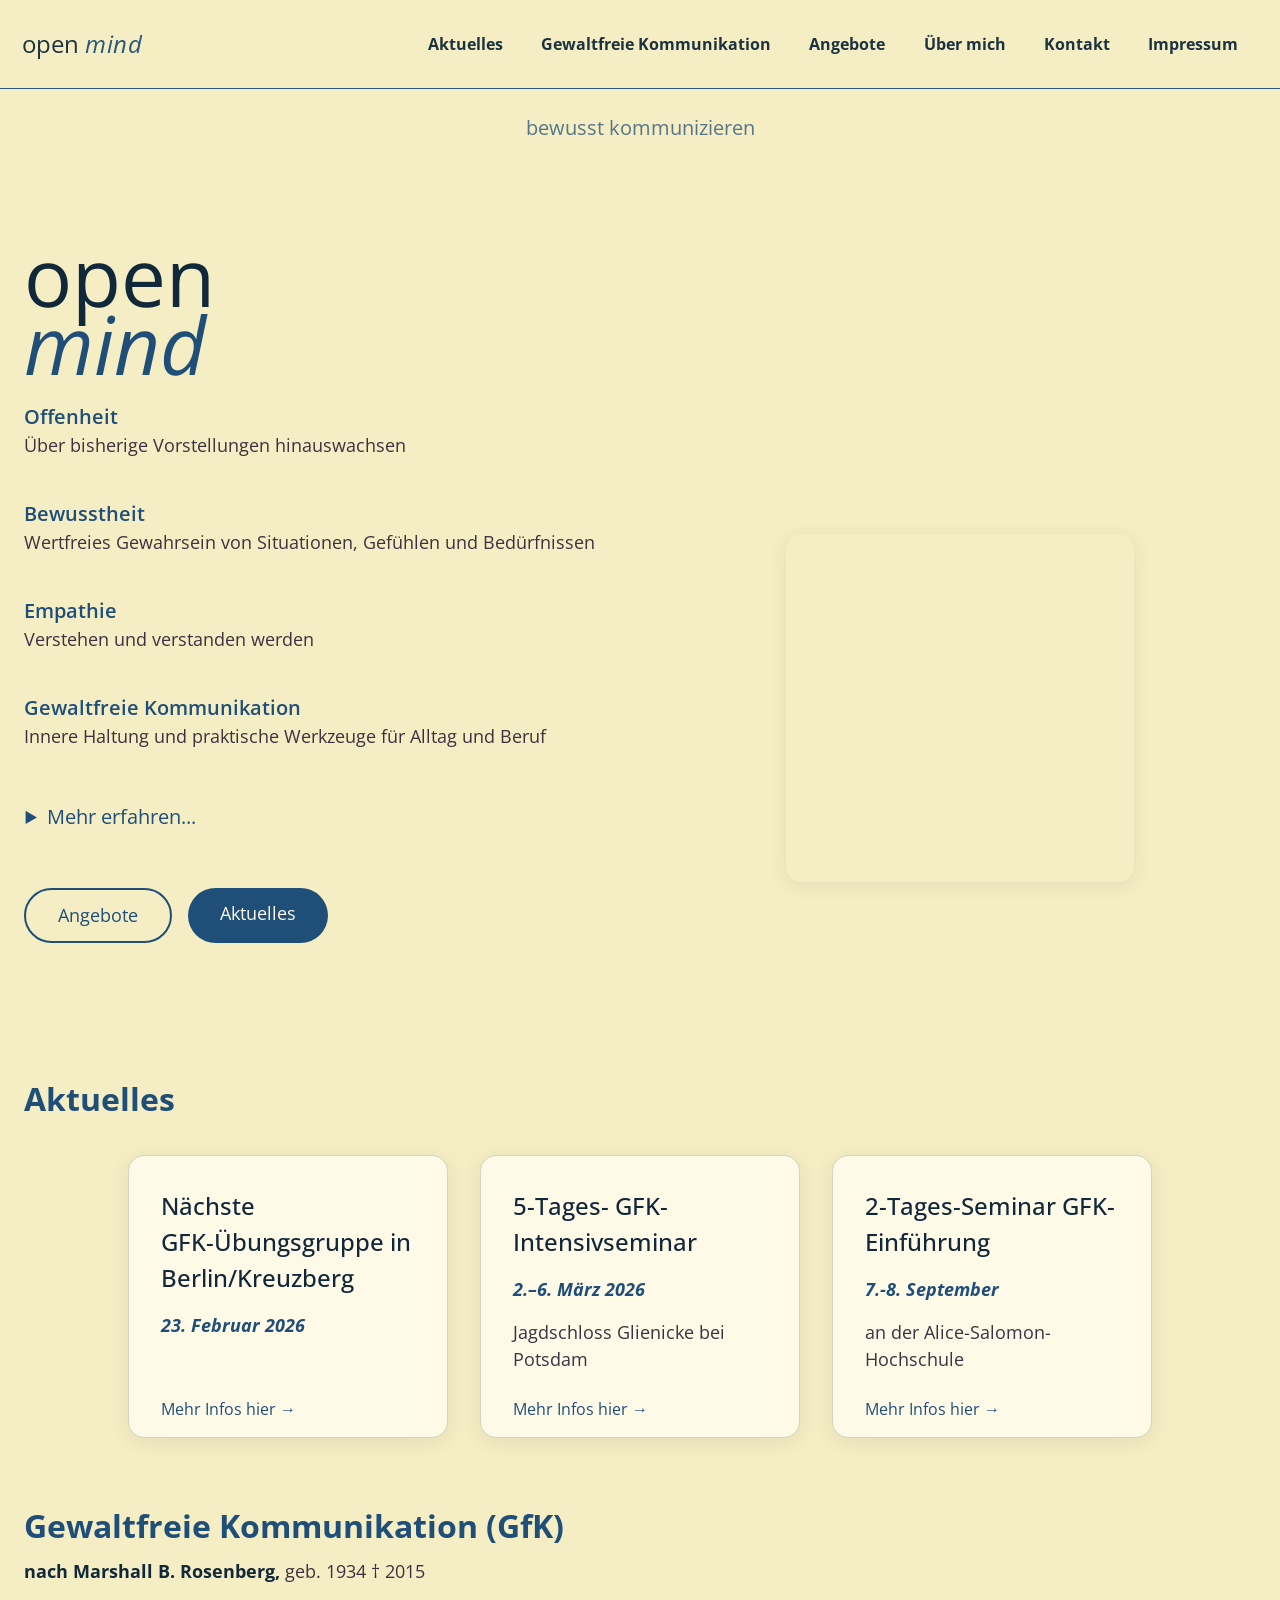
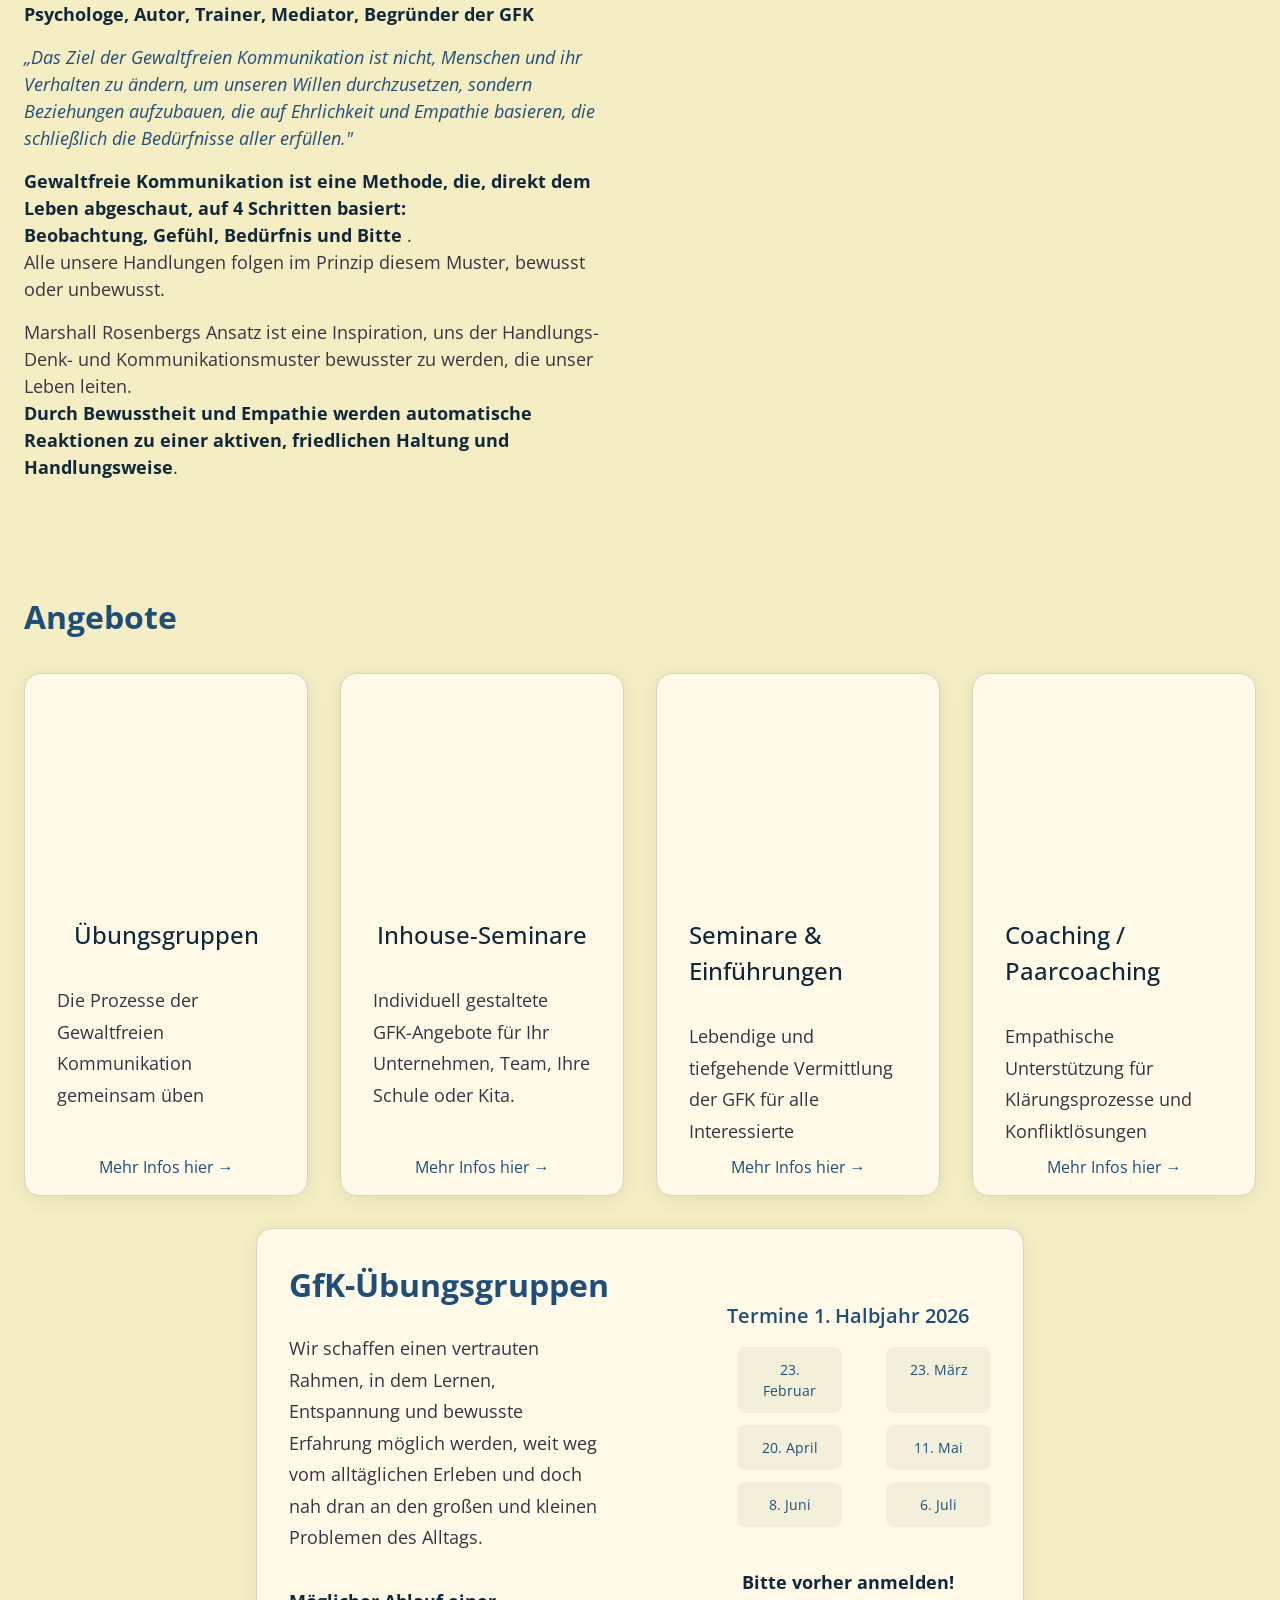
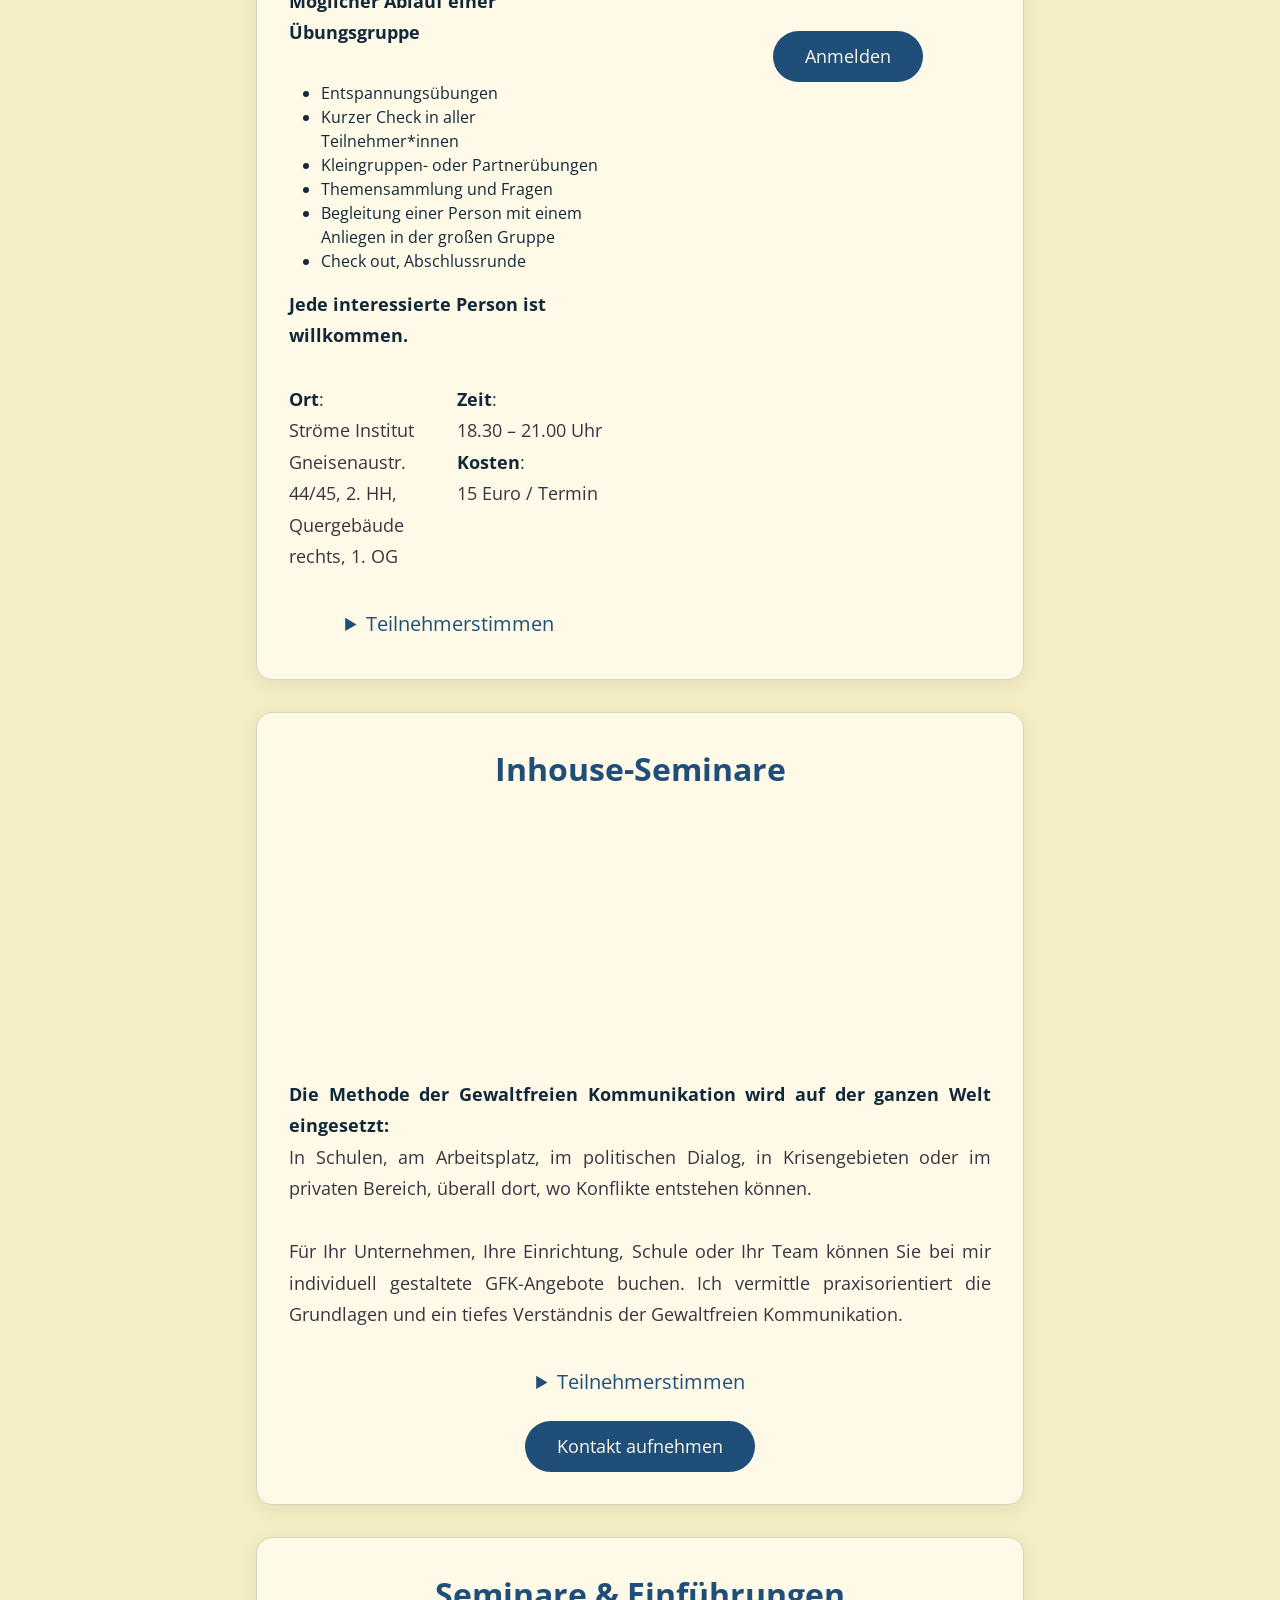
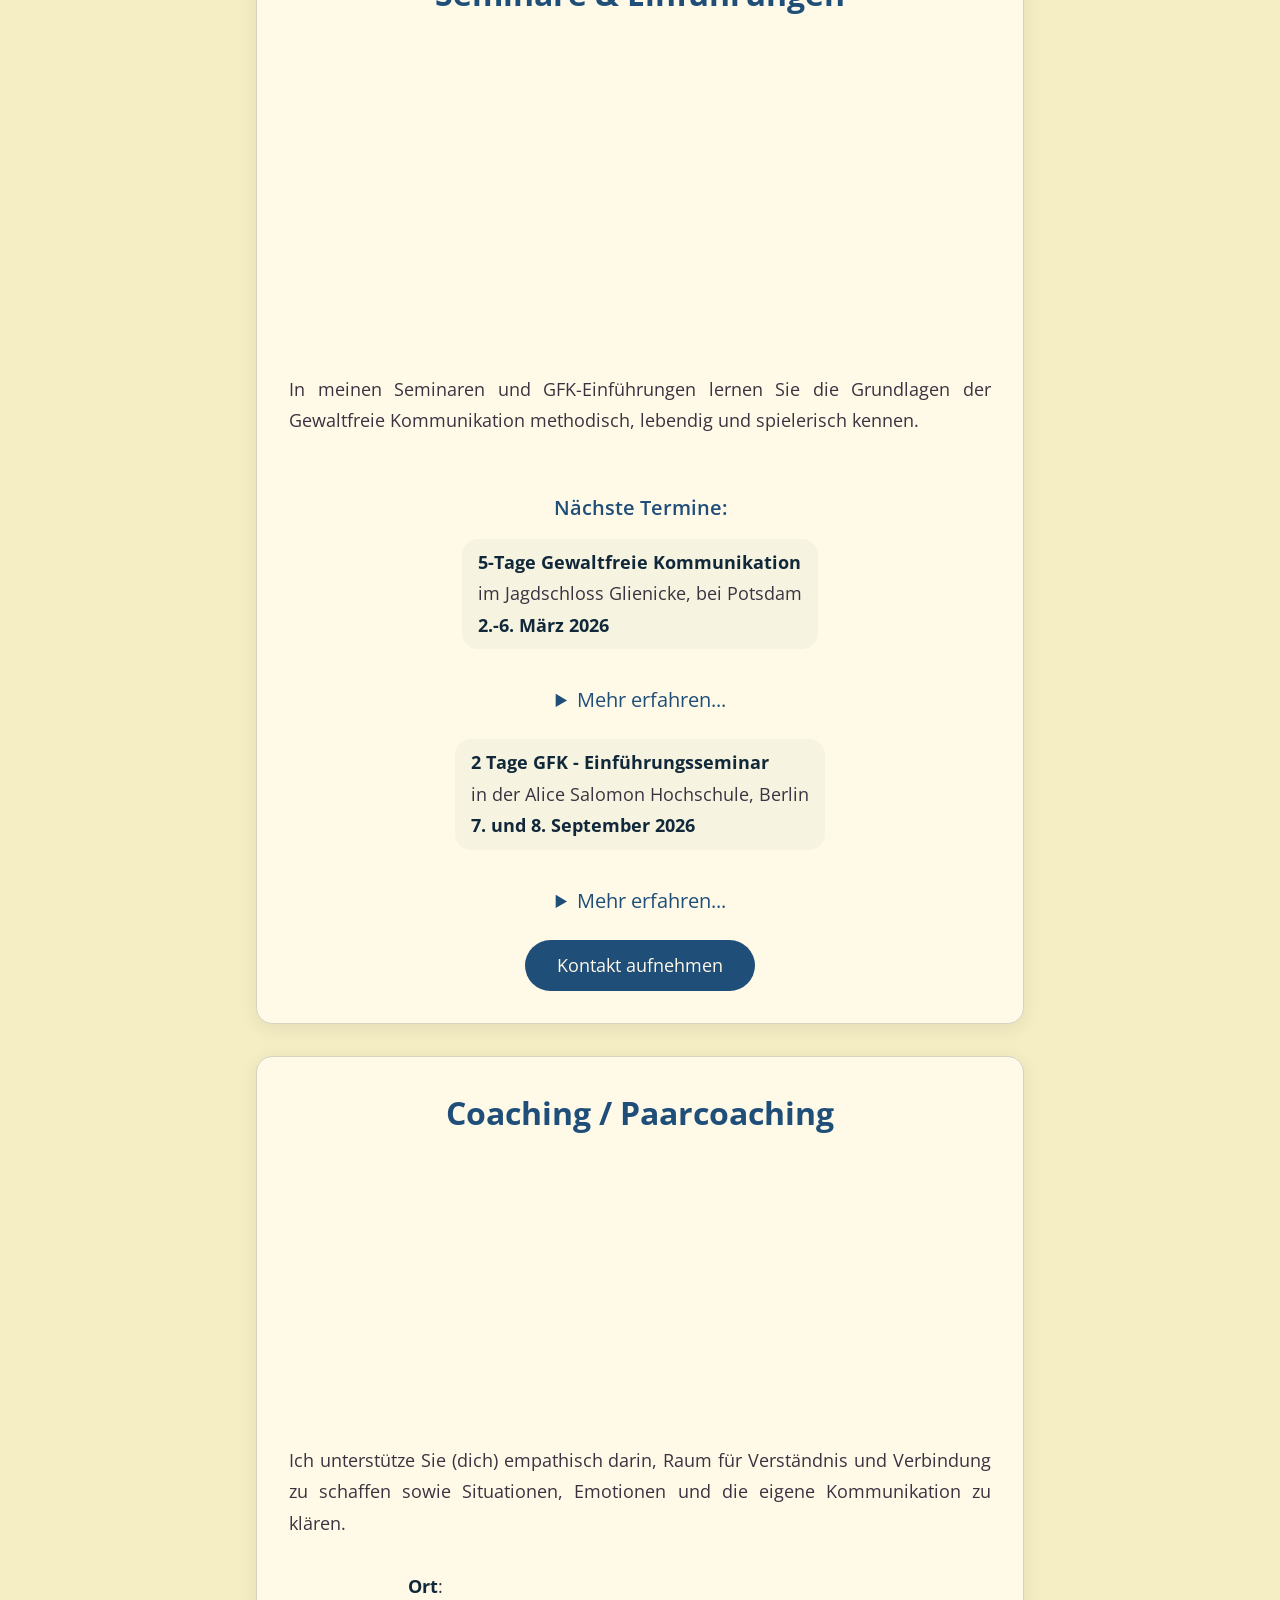
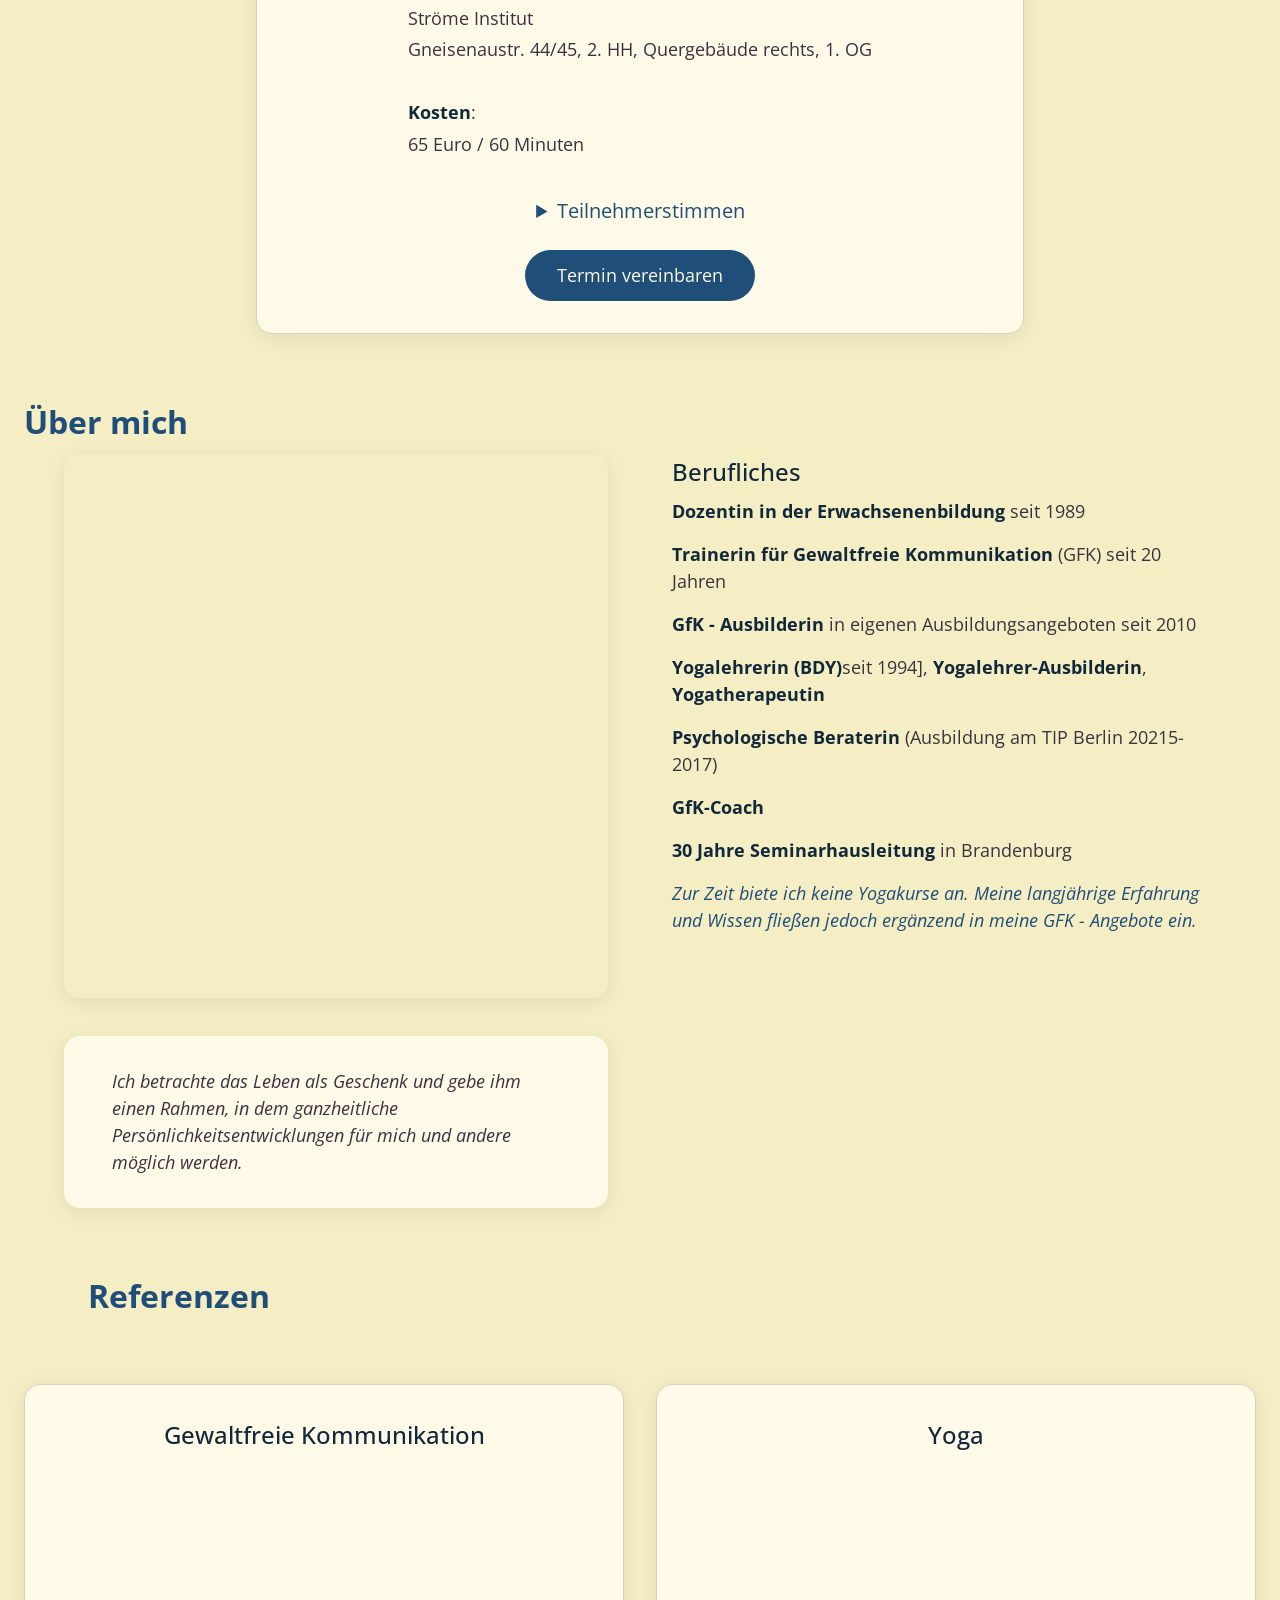
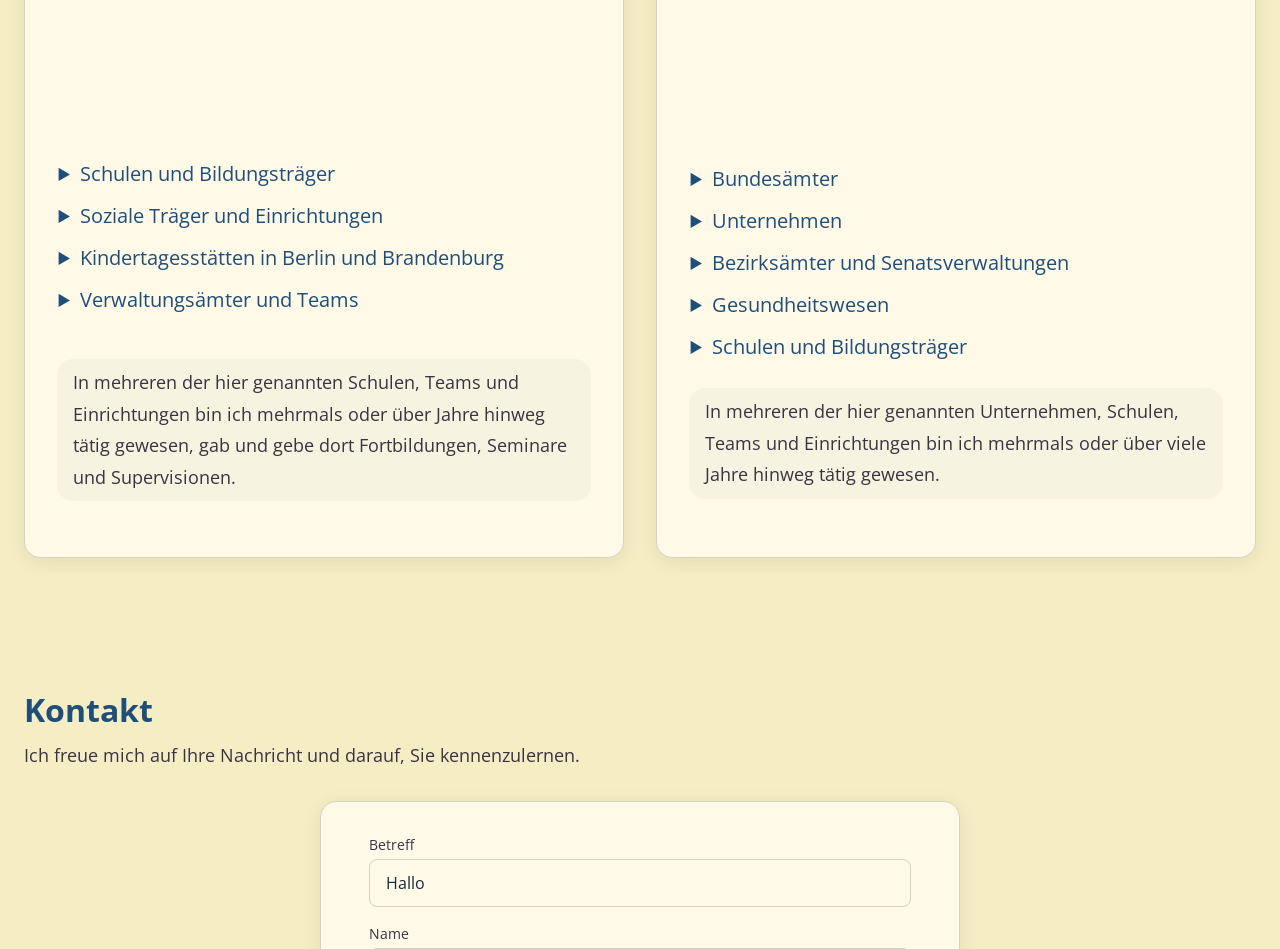
==== commit e8b18851: "editable details" ====
--- a/index.html
+++ b/index.html
@@ -398,9 +398,7 @@
                                 15 Euro / Termin
                             </p>
                         </div>
-                        <div class="sc-html">
-                            <details>
-                                <summary>Teilnehmerstimmen</summary>
+                        <p class="ausklapp-anfang">Teilnehmerstimmen</p>
                                 <h4>Maria</h4>
                                 <p class="zitat">
                                     GFK ist ein Prozess, der durch Worte nicht beschrieben werden kann (Empathie für
@@ -440,8 +438,7 @@
                                     <br>
                                     Annette erlebe ich als erfahrene, suchende Begleiterin auf diesem Weg. Sie lässt
                                 </p>
-                            </details>
-                        </div>
+                            <p class="ausklapp-ende">Ende Teilnehmerstimmen</p>
                     </div>
                     <div class="card-body sc-content">
                         <img alt="" class="desktoponly" style="width:87.12871%;"
@@ -535,8 +532,7 @@
                             2.-6. März 2026
                         </strong>
                     </p>
-                    <details>
-                        <summary>Mehr erfahren...</summary>
+                    <p class="ausklapp-anfang">Mehr erfahren...</p>
                         <p>Dieses Intensiv-Seminar ist ein Angebot des Sozialpädagogischen Fortbildungsinstitutes Berlin
                             Brandenburg (SFBB) für alle Interessierte, die in der Jugend-und Kinderarbeit beschäftigt
                             sind.</p>
@@ -570,7 +566,7 @@
                                 Lebens begegnen mit der Seminarnummer <a
                                     href="https://web.antragocloud.de/SFBB/prod/seminarportal_shop/Course/Overview/Index/RI-pageSize(5)page(18)?area=Course">8401/26</a></strong>
                         </p>
-                    </details>
+                    <p class="ausklapp-ende">Ende Mehr erfahren...</p>
                     <p class="info">
                         <strong>
                             2 Tage GFK - Einführungsseminar
@@ -580,8 +576,7 @@
                         <br>
                         <strong>7. und 8. September 2026</strong>
                     </p>
-                    <details>
-                        <summary>Mehr erfahren...</summary>
+                    <p class="ausklapp-anfang">Mehr erfahren...</p>
                         <p>Die Gewaltfreie Kommunikation ist eine Methode, die unser friedliches und nährendes
                             Miteinander zum Ziel hat. Sie sorgt für ein neues Bewusstsein über unsere (erlernten) Denk-
                             und Urteilsmuster, die oft zu Missverständnissen und Konflikten führen, bzw. ehrliche,
@@ -607,7 +602,7 @@
                         <a
                             href="https://www.ash-berlin.eu/weiterbildung/zentrum-fuer-weiterbildung/kurssuche/einzelansicht-kurs/?atyp=es&amp;uid=207.26">Auf
                             der Webseite der ASH anmelden</a>
-                    </details>
+                    <p class="ausklapp-ende">Ende Anmeldung</p>
                     <a href="#kontakt" class="btn-primary" data-subject="Anfrage Seminar / Einführung"
                         data-message="Ich hätte gerne mehr Informationen zu Seminaren und Einführungen.">Kontakt
                         aufnehmen</a>
@@ -633,9 +628,7 @@
                         <br>
                         65 Euro / 60 Minuten
                     </p>
-                    <div class="sc-html">
-                        <details>
-                            <summary>Teilnehmerstimmen</summary>
+                    <p class="ausklapp-anfang">Teilnehmerstimmen</p>
                             <h4>Gabriele</h4>
                             <p class="zitat">
                                 Ich möchte mich nochmal sehr herzlich für die Stunde am Dienstag bedanken.
@@ -663,8 +656,7 @@
                             <p>Annette begleitet mich dabei in mitfühlender Präsenz und hat die magische Gabe immer
                                 exakt die passenden Bilder und Anregungen zu finden, die mir auch nach dem Gespräch den
                                 Weg weisen.</p>
-                        </details>
-                    </div>
+                        <p class="ausklapp-ende">Ende Teilnehmerstimmen</p>
                     <a href="#kontakt" class="btn-primary" data-subject="Terminanfrage Coaching"
                         data-message="Ich möchte gerne einen Termin für Coaching vereinbaren.">Termin vereinbaren</a>
                 </div>
@@ -1335,6 +1327,37 @@
         <p> <small>© 2025 open <em>mind</em> • bewusst kommunizieren</small> </p>
         <p> Erstellt mit <a href="/admin.php" class="admin-link">❤️</a> für bewusste Kommunikation </p>
     </footer>
+    <script>
+        // replace content wrapped in p.ausklapp-anfang and p.ausklapp-ende with a details/summary element
+        document.addEventListener("DOMContentLoaded", () => {
+            console.log('done');
+            if (window.sitecakeGlobals) return;
+            const ausklappAnfang = document.querySelectorAll("p.ausklapp-anfang");
+            console.log(ausklappAnfang);
+
+            ausklappAnfang.forEach((anfang, index) => {
+                    const details = document.createElement("details");
+                    const summary = document.createElement("summary");
+                    summary.innerHTML = anfang.innerHTML;
+                    details.appendChild(summary);
+
+                    let sibling = anfang.nextSibling;
+                    while (sibling) {
+                        const nextSibling = sibling.nextSibling;
+                        details.appendChild(sibling);
+                        sibling = nextSibling;
+                        if (sibling && sibling.classList && sibling.classList.contains("ausklapp-ende")) {
+                            sibling.remove();
+                            sibling = null;
+                        }
+                    }
+
+                    console.log(anfang, details);
+
+                    anfang.parentNode.replaceChild(details, anfang);
+            });
+        });
+    </script>
     <style>
         /* ========================================================================== Reset & CSS Variables ========================================================================== */
         nav *,
@@ -1569,6 +1592,33 @@
         }
 
         /* ========================================================================== SiteCake User Styles These styles appear in the SiteCake toolbar dropdown for editors. They require .sc-content parent selector to be recognized by SiteCake. ========================================================================== */
+        /* ausklappbarer Inhalt: Wrap content in p.ausklapp-anfang and p.ausklapp-ende to make it collapsible */
+        .sc-content p.ausklapp-anfang {
+            font-size: 1.25rem;
+            font-weight: 600;
+            color: var(--primary);
+            cursor: pointer;
+        }
+
+        .sc-content p.ausklapp-anfang::before {
+            content: "▶ Anfang Ausklappmenü";
+            display: inline-block;
+            margin-right: 0.5em;
+        }
+
+        .sc-content p.ausklapp-ende {
+            font-size: 1.25rem;
+            font-weight: 600;
+            color: var(--primary);
+            cursor: pointer;
+        }
+
+        .sc-content p.ausklapp-anfang::before {
+            content: "▶ Ende Ausklappmenü";
+            display: inline-block;
+            margin-right: 0.5em;
+        }
+
         /* info: Highlighted information box for dates, announcements */
         .sc-content p.info {
             padding: 0.5rem 1rem;
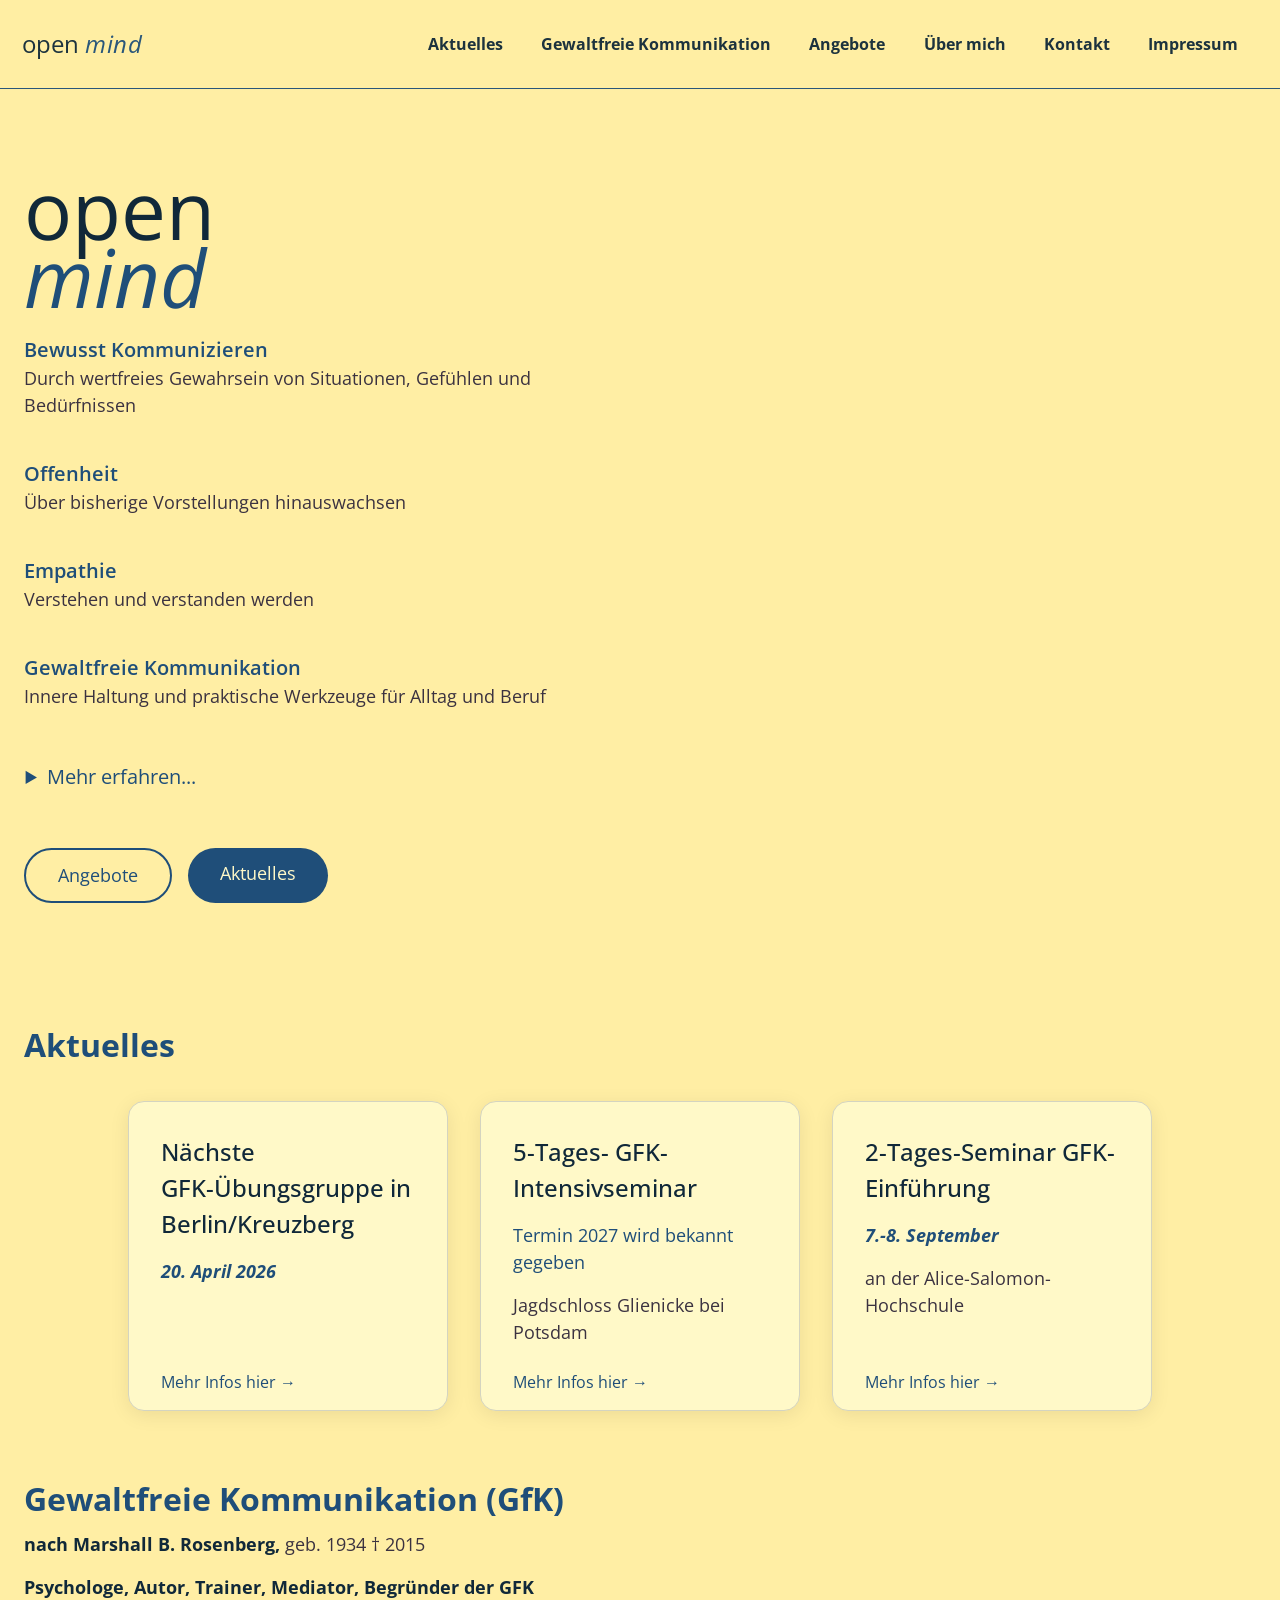
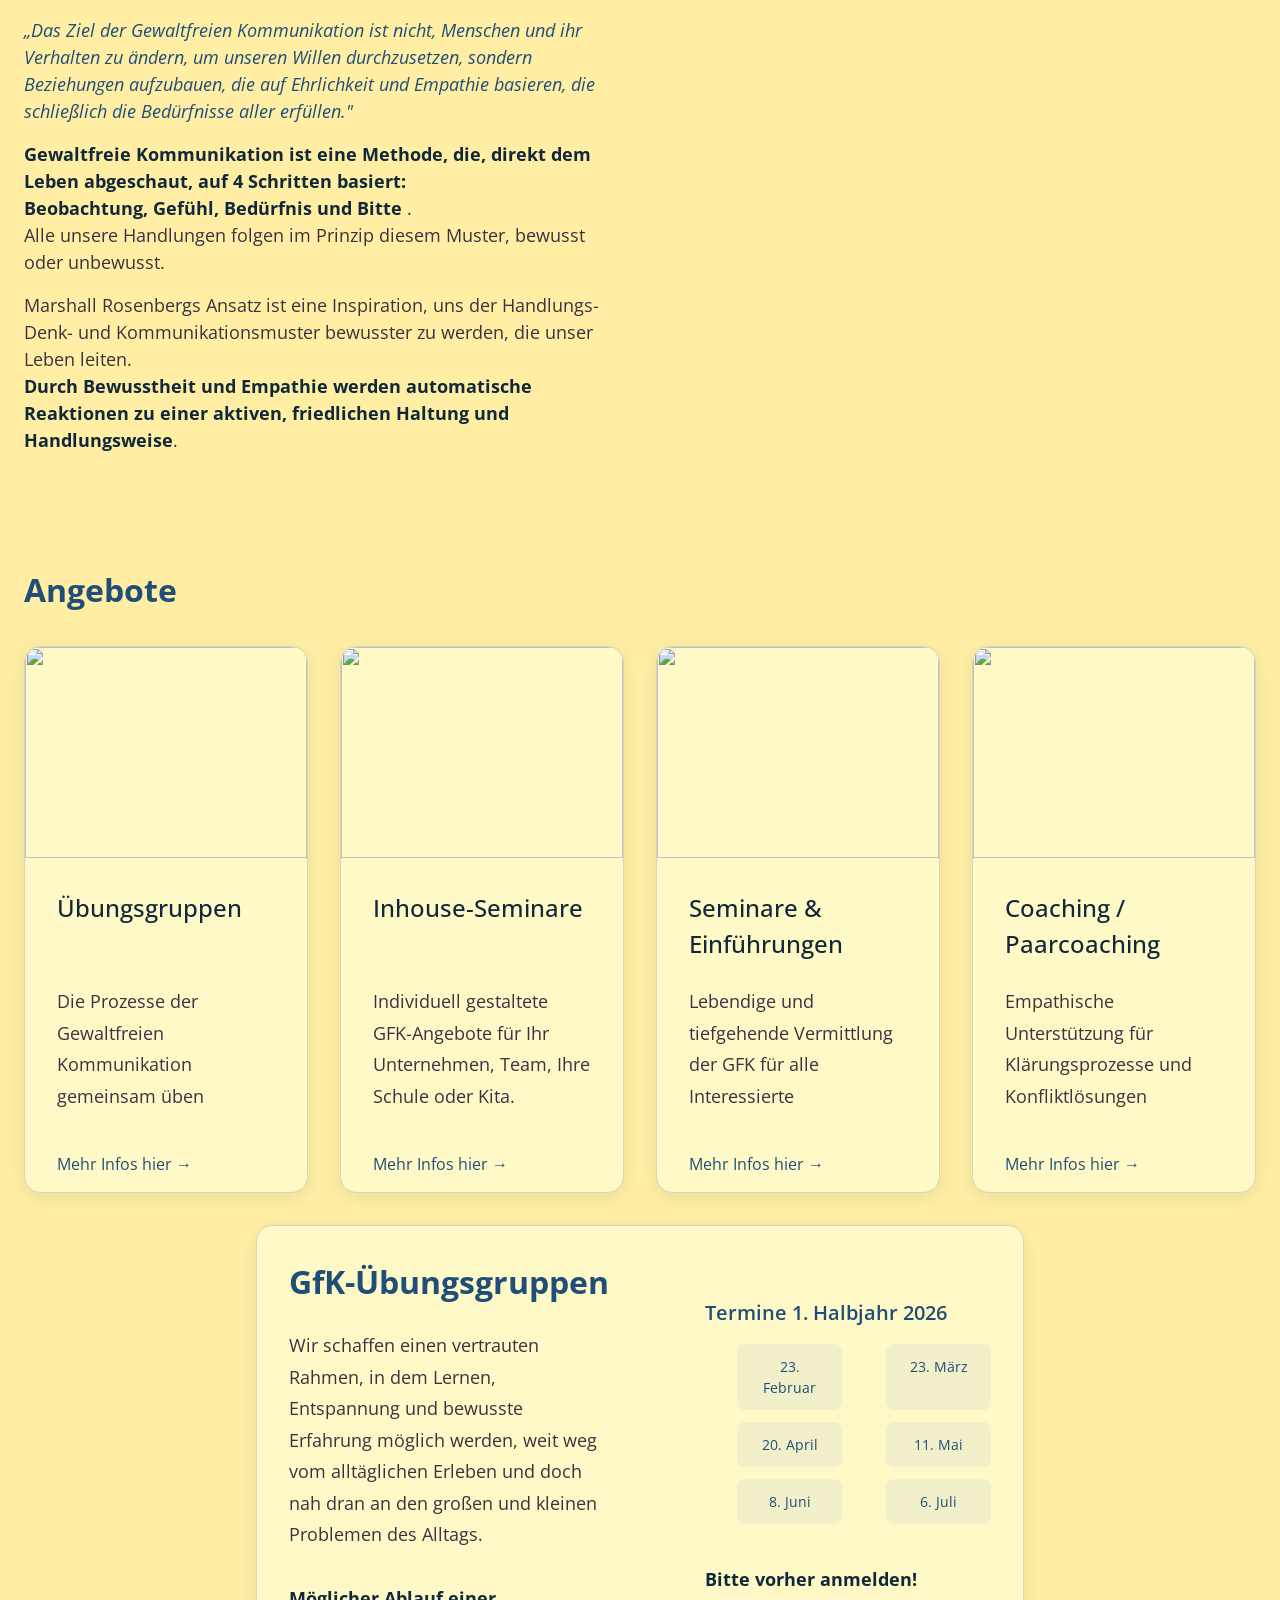
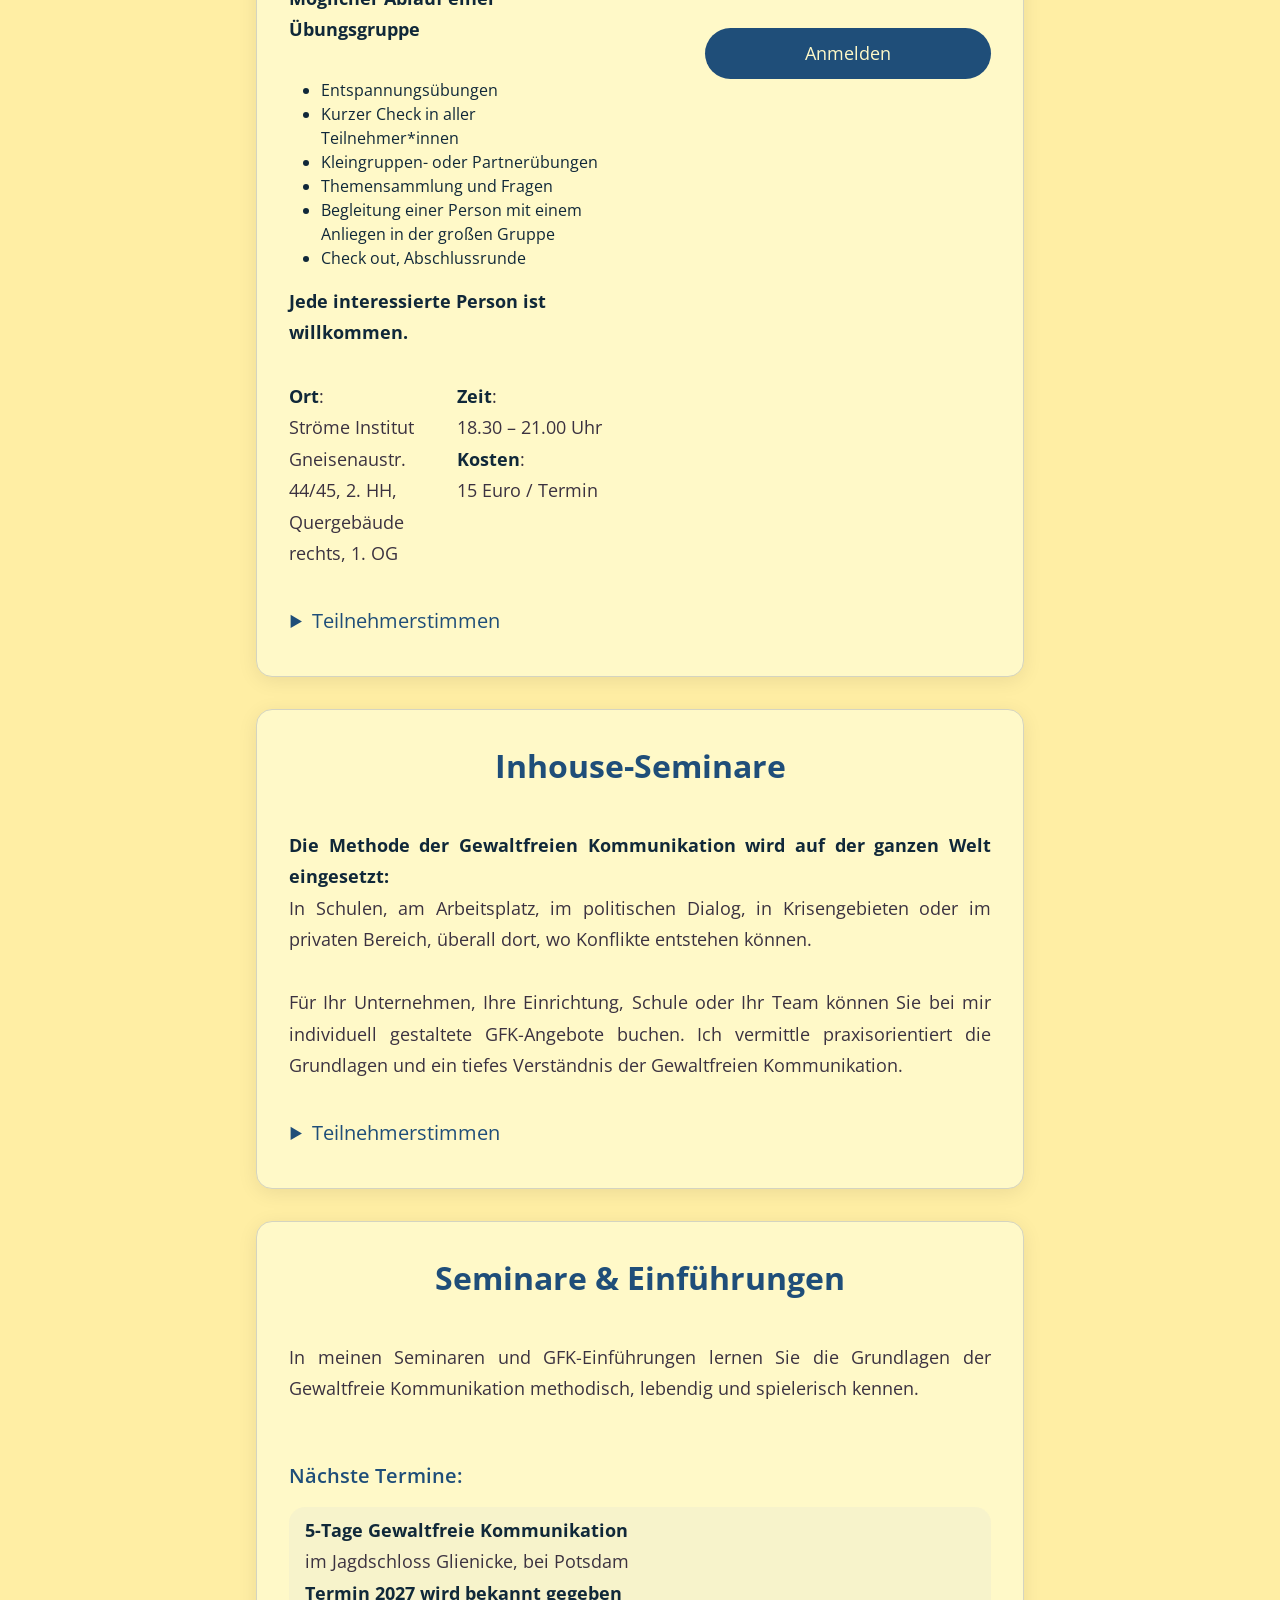
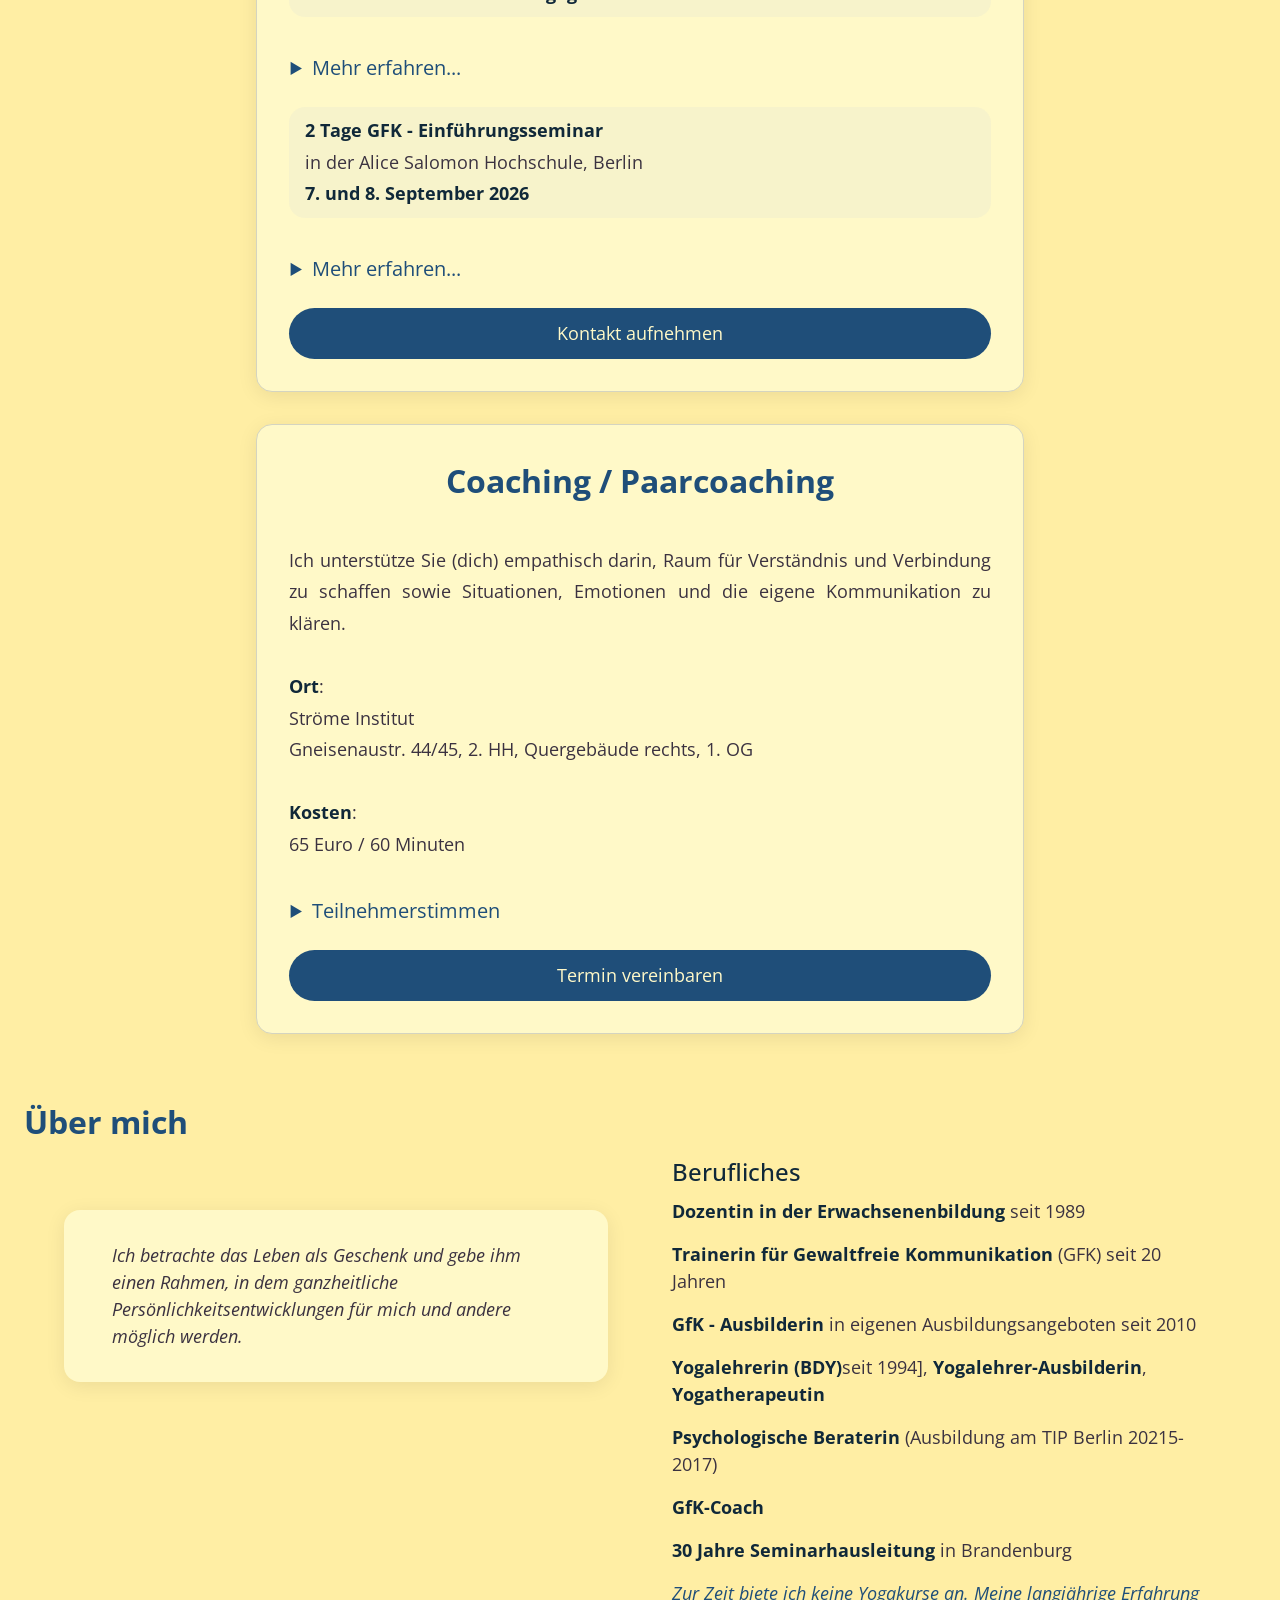
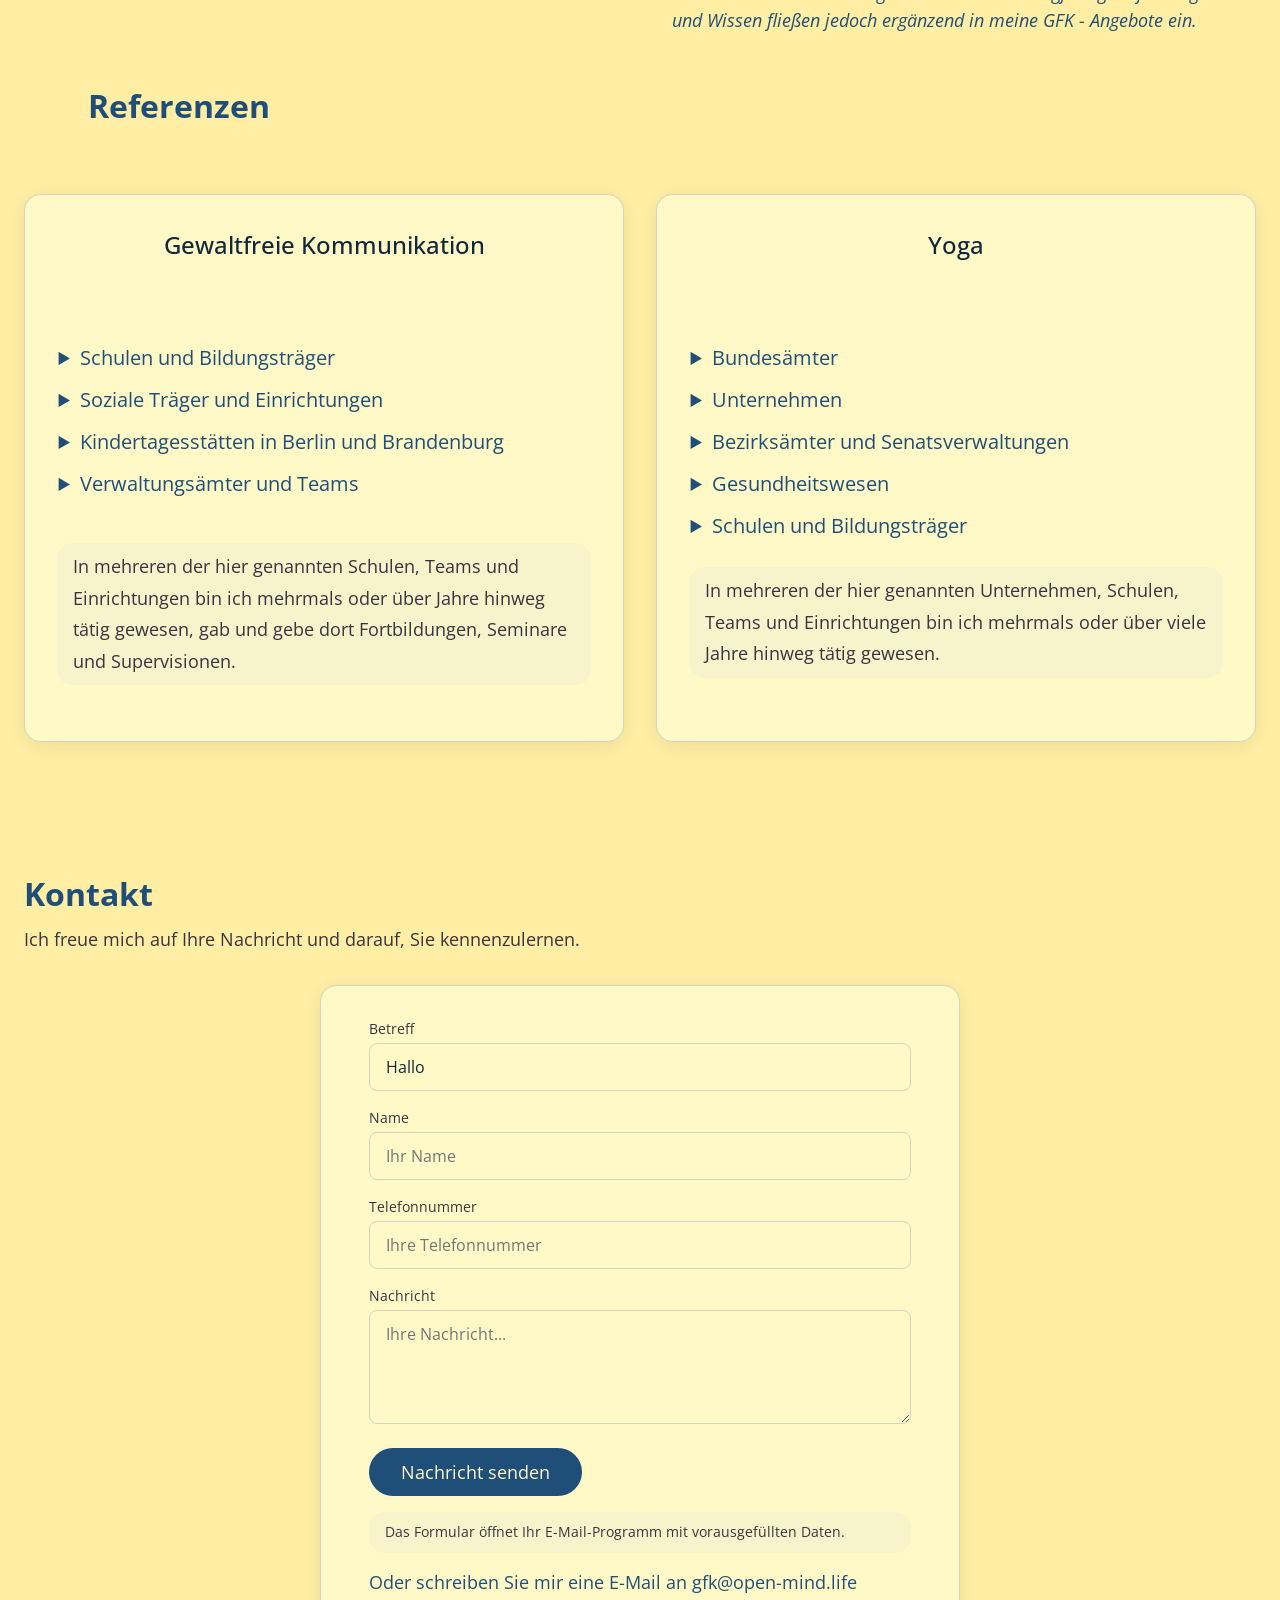
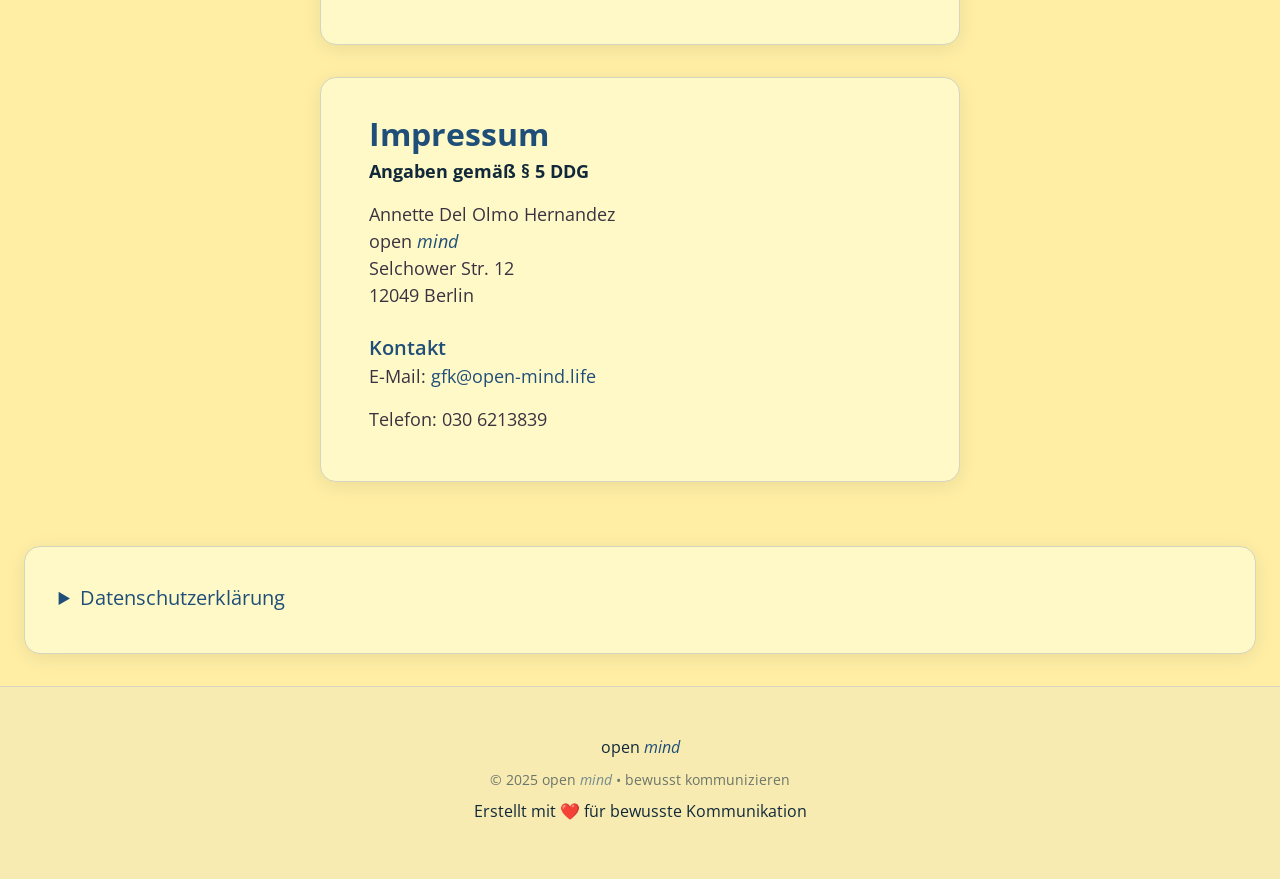
==== commit 20a5a1fe: "online updates" ====
--- a/index.html
+++ b/index.html
@@ -1,50 +1,43 @@
 <!DOCTYPE html>
 <html lang="de">
-
-<head>
-    <meta charset="UTF-8" />
-    <meta name="viewport" content="width=device-width, initial-scale=1.0" />
-    <!-- Preconnect for performance (keep existing) -->
-    <link rel="preconnect" href="https://fonts.gstatic.com" crossorigin />
-    <link href="https://fonts.googleapis.com/css2?family=Open+Sans:ital,wght@0,300..800;1,300..800&display=swap"
-        rel="stylesheet" />
-    <link rel="stylesheet"
-        href="https://fonts.googleapis.com/css2?family=Material+Symbols+Rounded:opsz,wght,FILL,GRAD@20..48,100..700,0..1,-50..200" />
-    <!-- ENHANCED: SEO-optimized title with primary keywords -->
-    <title>open mind | GFK Berlin | Gewaltfreie Kommunikation Seminare & Coaching</title>
-    <!-- ENHANCED: Keyword-rich meta description -->
-    <meta name="description"
-        content="Gewaltfreie Kommunikation (GFK) in Berlin: Seminare, Übungsgruppen, Coaching & Inhouse-Trainings nach Marshall Rosenberg. Empathische Kommunikation für Alltag und Beruf bei open mind." />
-    <!-- NEW: Keywords meta tag -->
-    <meta name="keywords"
-        content="Gewaltfreie Kommunikation Berlin, GFK Berlin, GFK Seminare, GFK Coaching, Marshall Rosenberg Berlin, Übungsgruppe GFK, empathische Kommunikation, Konfliktlösung Berlin, Inhouse-Seminar GFK, GFK Kreuzberg, Nonviolent Communication" />
-    <!-- NEW: Author and language -->
-    <meta name="author" content="Annette Del Olmo Hernandez" />
-    <meta name="language" content="de" />
-    <!-- NEW: Canonical URL -->
-    <link rel="canonical" href="https://open-mind.life/" />
-    <!-- NEW: Open Graph tags for social media -->
-    <meta property="og:title" content="open mind • Gewaltfreie Kommunikation Berlin" />
-    <meta property="og:description"
-        content="GFK Seminare, Übungsgruppen & Coaching in Berlin. Bewusste Kommunikation nach Marshall Rosenberg für mehr Empathie und Verbindung." />
-    <meta property="og:type" content="website" />
-    <meta property="og:url" content="https://open-mind.life/" />
-    <meta property="og:image" content="https://open-mind.life/images/die-seherin-spikerog-sc69501e86b207d-774.jpg" />
-    <meta property="og:locale" content="de_DE" />
-    <meta property="og:site_name" content="open mind" />
-    <!-- NEW: Twitter Card tags -->
-    <meta name="twitter:card" content="summary_large_image" />
-    <meta name="twitter:title" content="open mind • Gewaltfreie Kommunikation Berlin" />
-    <meta name="twitter:description"
-        content="GFK Seminare, Übungsgruppen & Coaching in Berlin. Bewusste Kommunikation nach Marshall Rosenberg." />
-    <meta name="twitter:image" content="https://open-mind.life/images/die-seherin-spikerog-sc69501e86b207d-774.jpg" />
-    <!-- NEW: Geographic targeting -->
-    <meta name="geo.region" content="DE-BE" />
-    <meta name="geo.placename" content="Berlin" />
-    <meta name="geo.position" content="52.52;13.405" />
-    <meta name="ICBM" content="52.52, 13.405" />
-    <!-- NEW: LocalBusiness Schema - CRITICAL for local SEO -->
-    <script type="application/ld+json">
+    <head>
+        <meta charset="UTF-8" />
+        <meta name="viewport" content="width=device-width, initial-scale=1.0" />
+        <!-- Preconnect for performance (keep existing) -->
+        <link rel="preconnect" href="https://fonts.gstatic.com" crossorigin />
+        <link href="https://fonts.googleapis.com/css2?family=Open+Sans:ital,wght@0,300..800;1,300..800&display=swap" rel="stylesheet" />
+        <link rel="stylesheet" href="https://fonts.googleapis.com/css2?family=Material+Symbols+Rounded:opsz,wght,FILL,GRAD@20..48,100..700,0..1,-50..200" />
+        <!-- ENHANCED: SEO-optimized title with primary keywords -->
+        <title>open mind | GFK Berlin | Gewaltfreie Kommunikation Seminare & Coaching</title>
+        <!-- ENHANCED: Keyword-rich meta description -->
+        <meta name="description" content="Gewaltfreie Kommunikation (GFK) in Berlin: Seminare, Übungsgruppen, Coaching & Inhouse-Trainings nach Marshall Rosenberg. Empathische Kommunikation für Alltag und Beruf bei open mind." />
+        <!-- NEW: Keywords meta tag -->
+        <meta name="keywords" content="Gewaltfreie Kommunikation Berlin, GFK Berlin, GFK Seminare, GFK Coaching, Marshall Rosenberg Berlin, Übungsgruppe GFK, empathische Kommunikation, Konfliktlösung Berlin, Inhouse-Seminar GFK, GFK Kreuzberg, Nonviolent Communication" />
+        <!-- NEW: Author and language -->
+        <meta name="author" content="Annette Del Olmo Hernandez" />
+        <meta name="language" content="de" />
+        <!-- NEW: Canonical URL -->
+        <link rel="canonical" href="https://open-mind.life/" />
+        <!-- NEW: Open Graph tags for social media -->
+        <meta property="og:title" content="open mind • Gewaltfreie Kommunikation Berlin" />
+        <meta property="og:description" content="GFK Seminare, Übungsgruppen & Coaching in Berlin. Bewusste Kommunikation nach Marshall Rosenberg für mehr Empathie und Verbindung." />
+        <meta property="og:type" content="website" />
+        <meta property="og:url" content="https://open-mind.life/" />
+        <meta property="og:image" content="https://open-mind.life/images/die-seherin-spikerog-sc69501e86b207d-774.jpg" />
+        <meta property="og:locale" content="de_DE" />
+        <meta property="og:site_name" content="open mind" />
+        <!-- NEW: Twitter Card tags -->
+        <meta name="twitter:card" content="summary_large_image" />
+        <meta name="twitter:title" content="open mind • Gewaltfreie Kommunikation Berlin" />
+        <meta name="twitter:description" content="GFK Seminare, Übungsgruppen & Coaching in Berlin. Bewusste Kommunikation nach Marshall Rosenberg." />
+        <meta name="twitter:image" content="https://open-mind.life/images/die-seherin-spikerog-sc69501e86b207d-774.jpg" />
+        <!-- NEW: Geographic targeting -->
+        <meta name="geo.region" content="DE-BE" />
+        <meta name="geo.placename" content="Berlin" />
+        <meta name="geo.position" content="52.52;13.405" />
+        <meta name="ICBM" content="52.52, 13.405" />
+        <!-- NEW: LocalBusiness Schema - CRITICAL for local SEO -->
+        <script type="application/ld+json">
     {
       "@context": "https://schema.org",
       "@type": "LocalBusiness",
@@ -81,8 +74,8 @@
       ]
     }
     </script>
-    <!-- NEW: Organization Schema -->
-    <script type="application/ld+json">
+        <!-- NEW: Organization Schema -->
+        <script type="application/ld+json">
     {
       "@context": "https://schema.org",
       "@type": "Organization",
@@ -104,8 +97,8 @@
       }
     }
     </script>
-    <!-- NEW: Event Schema for upcoming Übungsgruppe -->
-    <script type="application/ld+json">
+        <!-- NEW: Event Schema for upcoming Übungsgruppe -->
+        <script type="application/ld+json">
     {
       "@context": "https://schema.org",
       "@type": "Event",
@@ -148,8 +141,8 @@
       }
     }
     </script>
-    <!-- NEW: Service Schema for GFK Training offerings -->
-    <script type="application/ld+json">
+        <!-- NEW: Service Schema for GFK Training offerings -->
+        <script type="application/ld+json">
     {
       "@context": "https://schema.org",
       "@type": "Service",
@@ -202,2024 +195,726 @@
       }
     }
     </script>
-</head>
-
-<body>
-    <nav tabindex="0"> <a href="#home">open <em>mind</em></a> <span id="openmenu"
-            class="material-symbols-rounded">menu</span> <span id="closemenu"
-            class="material-symbols-rounded">close</span> <a href="#aktuelles"> Aktuelles </a> <a href="#gfk">
-            Gewaltfreie&nbsp;Kommunikation </a> <a href="#angebote"> Angebote </a> <a href="#annette"> Über&nbsp;mich
-        </a> <a href="#kontakt"> Kontakt </a> <a href="#impressum"> Impressum </a> </nav>
-    <main>
-        <h4 class="tagline" style="width: 100%; text-align: center; opacity: 0.75; font-weight: 400;"> bewusst
-            kommunizieren </h4>
-        <section id="home" class="hero">
-            <div class="hero-grid">
-                <div class="hero-text sc-content">
-                    <h1>
-                        open
-                        <br>
-                        <em>mind</em>
-                    </h1>
-                    <h4>Offenheit</h4>
-                    <p>Über bisherige Vorstellungen hinauswachsen</p>
-                    <h4>Bewusstheit</h4>
-                    <p> Wertfreies Gewahrsein von Situationen, Gefühlen und Bedürfnissen</p>
-                    <h4>Empathie</h4>
-                    <p>Verstehen und verstanden werden</p>
-                    <h4>Gewaltfreie Kommunikation</h4>
-                    <p>Innere Haltung und praktische Werkzeuge für Alltag und Beruf</p>
+    </head>
+    <body>
+        <nav tabindex="0"> <a href="#home">open <em>mind</em></a> <span id="openmenu" class="material-symbols-rounded">menu</span> <span id="closemenu" class="material-symbols-rounded">close</span> <a href="#aktuelles"> Aktuelles </a> <a href="#gfk"> Gewaltfreie&nbsp;Kommunikation </a> <a href="#angebote"> Angebote </a> <a href="#annette"> Über&nbsp;mich </a> <a href="#kontakt"> Kontakt </a> <a href="#impressum"> Impressum </a> </nav>
+        <main>
+            <section id="home" class="hero">
+                <div class="hero-grid">
+                    <div class="hero-text sc-content">
+                        <h1>
+                            open 
+                            <br>
+                            <em>mind</em> 
+                        </h1>
+                        <h4>Bewusst Kommunizieren</h4>
+                        <p>Durch wertfreies Gewahrsein von Situationen, Gefühlen und Bedürfnissen</p>
+                        <h4>Offenheit</h4>
+                        <p>Über bisherige Vorstellungen hinauswachsen</p>
+                        <h4>Empathie</h4>
+                        <p>Verstehen und verstanden werden</p>
+                        <h4>Gewaltfreie Kommunikation</h4>
+                        <p>Innere Haltung und praktische Werkzeuge für Alltag und Beruf</p>
+                    </div>
+                    <details class="sc-content" style="position: relative; top: -1rem;">
+                        <summary>Mehr erfahren...</summary>
+                        <p> <strong>open <em>mind</em></strong> ist eine Erinnerung daran, Offenheit zu praktizieren. Sie ist die Grundlage für eine bewusste Erfahrung, die uns über unsere bisherigen Annahmen und Vorstellungen hinausführt und sich auch in unserem Ausdruck und in unserer Kommunikation zeigt. </p>
+                        <p> Bewusster zu werden ist sowohl ein völlig individueller als auch ein gesellschaftlicher Prozess, denn wir alle sind geprägt von Jahrhunderte alten Strukturen und persönlicher Geschichte. </p>
+                        <p> Die Angebote, die Sie hier finden, bieten Ihnen und euch ein lebendiges, gemeinsames Lernen auf Augenhöhe. </p>
+                    </details>
+                    <div class="hero-buttons"> <a href="#angebote" class="btn-outline">Angebote</a> <a href="#aktuelles" class="btn-primary">Aktuelles</a> </div>
+                    <div class="hero-image sc-content">
+                        <img alt="" style="width:58.80342%;" src="images/die-seherin-spikerog-strahlend-sc69bfec6c3c1fe-320.jpg" srcset="images/die-seherin-spikerog-strahlend-sc69bfec6c3c1fe-774.jpg 774w,images/die-seherin-spikerog-strahlend-sc69bfec6c3c1fe-320.jpg 320w">
+                    </div>
                 </div>
-                <details class="sc-content" style="position: relative; top: -1rem;">
-                    <summary>Mehr erfahren...</summary>
-                    <p> <strong>open <em>mind</em></strong> ist eine Erinnerung daran, Offenheit zu praktizieren. Sie
-                        ist die Grundlage für eine bewusste Erfahrung, die uns über unsere bisherigen Annahmen und
-                        Vorstellungen hinausführt und sich auch in unserem Ausdruck und in unserer Kommunikation zeigt.
-                    </p>
-                    <p> Bewusster zu werden ist sowohl ein völlig individueller als auch ein gesellschaftlicher Prozess,
-                        denn wir alle sind geprägt von Jahrhunderte alten Strukturen und persönlicher Geschichte. </p>
-                    <p> Die Angebote, die Sie hier finden, bieten Ihnen und euch ein lebendiges, gemeinsames Lernen auf
-                        Augenhöhe. </p>
-                </details>
-                <div class="hero-buttons"> <a href="#angebote" class="btn-outline">Angebote</a> <a href="#aktuelles"
-                        class="btn-primary">Aktuelles</a> </div>
-                <div class="hero-image sc-content">
-                    <img alt="" style="width:58.78378%;"
-                        src="images/die-seherin-spikerog-strahlend-sc6982bf3f3ff37-320.jpg"
-                        srcset="images/die-seherin-spikerog-strahlend-sc6982bf3f3ff37-774.jpg 774w,images/die-seherin-spikerog-strahlend-sc6982bf3f3ff37-320.jpg 320w">
+            </section>
+            <section id="aktuelles">
+                <h2>Aktuelles</h2>
+                <div class="card-grid aktuelles-grid">
+                    <article class="card sc-content">
+                        <h3>Nächste GFK-Übungsgruppe in Berlin/Kreuzberg</h3>
+                        <p> <strong><em>20. April 2026</em></strong> </p>
+                        <a href="#gruppen">Mehr Infos hier →</a> 
+                    </article>
+                    <article class="card sc-content">
+                        <h3>5-Tages- GFK- Intensivseminar</h3>
+                        <p class="blau">Termin 2027 wird bekannt gegeben </p>
+                        <p>Jagdschloss Glienicke bei Potsdam</p>
+                        <a href="#seminare">Mehr Infos hier →</a> 
+                    </article>
+                    <article class="card sc-content">
+                        <h3>2-Tages-Seminar GFK-Einführung</h3>
+                        <p> <strong><em>7.-8. September</em></strong> </p>
+                        <p>an der Alice-Salomon-Hochschule</p>
+                        <a href="#seminare">Mehr Infos hier →</a> 
+                    </article>
                 </div>
-            </div>
-        </section>
-        <section id="aktuelles">
-            <h2>Aktuelles</h2>
-            <div class="card-grid aktuelles-grid">
-                <article class="card sc-content">
-                    <h3>Nächste GFK-Übungsgruppe in Berlin/Kreuzberg</h3>
-                    <p> <strong><em>23. Februar 2026</em></strong> </p>
-                    <a href="#gruppen">Mehr Infos hier →</a>
-                </article>
-                <article class="card sc-content">
-                    <h3>5-Tages- GFK- Intensivseminar</h3>
-                    <p> <strong><em>2.–6. März 2026</em></strong> </p>
-                    <p>Jagdschloss Glienicke bei Potsdam</p>
-                    <a href="#seminare">Mehr Infos hier →</a>
-                </article>
-                <article class="card sc-content">
-                    <h3>2-Tages-Seminar GFK-Einführung</h3>
-                    <p> <strong><em>7.-8. September</em></strong> </p>
-                    <p>an der Alice-Salomon-Hochschule</p>
-                    <a href="#seminare">Mehr Infos hier →</a>
-                </article>
-            </div>
-        </section>
-        <section id="gfk">
-            <div class="hero-grid">
-                <div class="hero-text sc-content">
-                    <h2>Gewaltfreie Kommunikation (GfK)</h2>
-                    <p><strong>nach Marshall B. Rosenberg, </strong>geb. 1934 † 2015<strong></strong></p>
-                    <p> <strong>Psychologe, Autor, Trainer, Mediator, Begründer der GFK</strong></p>
-                    <p class="blau"><em> „Das Ziel der Gewaltfreien Kommunikation ist nicht, Menschen und ihr Verhalten
-                            zu ändern, um unseren Willen durchzusetzen, sondern Beziehungen aufzubauen, die auf
-                            Ehrlichkeit und Empathie basieren, die schließlich die Bedürfnisse aller erfüllen." </em>
-                    </p>
-                    <p>
-                        <strong>
-                            Gewaltfreie Kommunikation ist eine Methode, die, direkt dem Leben abgeschaut, auf 4
-                            Schritten basiert:
-                            <br>
-                            Beobachtung, Gefühl, Bedürfnis und Bitte
-                        </strong>
-                        .
-                        <br>
-                        Alle unsere Handlungen folgen im Prinzip diesem Muster, bewusst oder unbewusst.
-                    </p>
-                    <p>
-                        Marshall Rosenbergs Ansatz ist eine Inspiration, uns der Handlungs- Denk- und
-                        Kommunikationsmuster bewusster zu werden, die unser Leben leiten.
-                        <br>
-                        <strong>Durch Bewusstheit und Empathie werden automatische Reaktionen zu einer aktiven,
-                            friedlichen Haltung und Handlungsweise</strong>.
-                    </p>
+            </section>
+            <section id="gfk">
+                <div class="hero-grid">
+                    <div class="hero-text sc-content">
+                        <h2>Gewaltfreie Kommunikation (GfK)</h2>
+                        <p><strong>nach Marshall B. Rosenberg, </strong>geb. 1934 † 2015<strong></strong></p>
+                        <p> <strong>Psychologe, Autor, Trainer, Mediator, Begründer der GFK</strong></p>
+                        <p class="blau"><em> „Das Ziel der Gewaltfreien Kommunikation ist nicht, Menschen und ihr Verhalten zu ändern, um unseren Willen durchzusetzen, sondern Beziehungen aufzubauen, die auf Ehrlichkeit und Empathie basieren, die schließlich die Bedürfnisse aller erfüllen." </em> </p>
+                        <p>
+                            <strong>
+                                Gewaltfreie Kommunikation ist eine Methode, die, direkt dem Leben abgeschaut, auf 4 Schritten basiert: 
+                                <br>
+                                Beobachtung, Gefühl, Bedürfnis und Bitte 
+                            </strong>
+                            . 
+                            <br>
+                            Alle unsere Handlungen folgen im Prinzip diesem Muster, bewusst oder unbewusst. 
+                        </p>
+                        <p>
+                            Marshall Rosenbergs Ansatz ist eine Inspiration, uns der Handlungs- Denk- und Kommunikationsmuster bewusster zu werden, die unser Leben leiten. 
+                            <br>
+                            <strong>Durch Bewusstheit und Empathie werden automatische Reaktionen zu einer aktiven, friedlichen Haltung und Handlungsweise</strong>. 
+                        </p>
+                    </div>
+                    <div class="sc-content gfk-image">
+                        <img alt="" style="width:52.7027%;" src="images/prozess-hellgelb-5-sc6982bcf6251e7-320.jpg" srcset="images/prozess-hellgelb-5-sc6982bcf6251e7-1280.jpg 1280w,images/prozess-hellgelb-5-sc6982bcf6251e7-960.jpg 960w,images/prozess-hellgelb-5-sc6982bcf6251e7-640.jpg 640w,images/prozess-hellgelb-5-sc6982bcf6251e7-320.jpg 320w">
+                    </div>
                 </div>
-                <div class="sc-content gfk-image">
-                    <img alt="" style="width:52.7027%;" src="images/prozess-hellgelb-5-sc6982bcf6251e7-320.jpg"
-                        srcset="images/prozess-hellgelb-5-sc6982bcf6251e7-1280.jpg 1280w,images/prozess-hellgelb-5-sc6982bcf6251e7-960.jpg 960w,images/prozess-hellgelb-5-sc6982bcf6251e7-640.jpg 640w,images/prozess-hellgelb-5-sc6982bcf6251e7-320.jpg 320w">
+            </section>
+            <section id="angebote">
+                <h2>Angebote</h2>
+                <div class="angebote-grid">
+                    <article class="card angebot">
+                        <div class="card-image sc-content">
+                            <img alt="" style="width: 100%" src="images/foto-ubungsggruppe-sc69502e7a3b701-320.jpg" srcset=" images/foto-ubungsggruppe-sc69502e7a3b701-765.jpg 765w, images/foto-ubungsggruppe-sc69502e7a3b701-320.jpg 320w ">
+                        </div>
+                        <div class="card-body sc-content">
+                            <h3>Übungsgruppen</h3>
+                            <p> Die Prozesse der Gewaltfreien Kommunikation gemeinsam üben </p>
+                            <a href="#gruppen">Mehr Infos hier →</a> 
+                        </div>
+                    </article>
+                    <article class="card angebot">
+                        <div class="card-image sc-content">
+                            <img alt="" style="width: 100%" src="images/foto-seminare-u-einfuhrungen-sc69502eeae7d23-320.jpg" srcset=" images/foto-seminare-u-einfuhrungen-sc69502eeae7d23-1280.jpg 1280w, images/foto-seminare-u-einfuhrungen-sc69502eeae7d23-960.jpg 960w, images/foto-seminare-u-einfuhrungen-sc69502eeae7d23-640.jpg 640w, images/foto-seminare-u-einfuhrungen-sc69502eeae7d23-320.jpg 320w ">
+                        </div>
+                        <div class="card-body sc-content">
+                            <h3>Inhouse-Seminare</h3>
+                            <p>Individuell gestaltete GFK-Angebote für Ihr Unternehmen, Team, Ihre Schule oder Kita. </p>
+                            <a href="#inhouse">Mehr Infos hier →</a> 
+                        </div>
+                    </article>
+                    <article class="card angebot">
+                        <div class="card-image sc-content">
+                            <img alt="" style="width: 100%" src="images/fotos-von-den-tn-5-sc69502f7cc066a-320.jpg" srcset=" images/fotos-von-den-tn-5-sc69502f7cc066a-864.jpg 864w, images/fotos-von-den-tn-5-sc69502f7cc066a-640.jpg 640w, images/fotos-von-den-tn-5-sc69502f7cc066a-320.jpg 320w ">
+                        </div>
+                        <div class="card-body sc-content">
+                            <h3>Seminare &amp; Einführungen</h3>
+                            <p> Lebendige und tiefgehende Vermittlung der GFK für alle Interessierte </p>
+                            <a href="#seminare">Mehr Infos hier →</a> 
+                        </div>
+                    </article>
+                    <article class="card angebot">
+                        <div class="card-image sc-content">
+                            <img alt="" style="width: 100%" src="images/2-korbstuhle-sc6950457285a43-320.jpg" srcset=" images/2-korbstuhle-sc6950457285a43-1280.jpg 1280w, images/2-korbstuhle-sc6950457285a43-960.jpg 960w, images/2-korbstuhle-sc6950457285a43-640.jpg 640w, images/2-korbstuhle-sc6950457285a43-320.jpg 320w ">
+                        </div>
+                        <div class="card-body sc-content">
+                            <h3>Coaching / Paarcoaching</h3>
+                            <p>
+                                Empathische Unterstützung für Klärungsprozesse und 
+                                <br>
+                                Konfliktlösungen 
+                            </p>
+                            <a href="#coaching">Mehr Infos hier →</a> 
+                        </div>
+                    </article>
                 </div>
-            </div>
-        </section>
-        <section id="angebote">
-            <h2>Angebote</h2>
-            <div class="angebote-grid">
-                <article class="card angebot">
-                    <div class="card-image sc-content">
-                        <img alt="" style="width: 100%" src="images/foto-ubungsggruppe-sc69502e7a3b701-320.jpg"
-                            srcset=" images/foto-ubungsggruppe-sc69502e7a3b701-765.jpg 765w, images/foto-ubungsggruppe-sc69502e7a3b701-320.jpg 320w ">
-                    </div>
-                    <div class="card-body sc-content">
-                        <h3>Übungsgruppen</h3>
-                        <p> Die Prozesse der Gewaltfreien Kommunikation gemeinsam üben </p>
-                        <a href="#gruppen">Mehr Infos hier →</a>
+                <article class="card angebot-card" id="gruppen">
+                    <div class="uebungsgruppen-grid">
+                        <div class="card-body sc-content">
+                            <h2 style="text-align: center;">GfK-Übungsgruppen</h2>
+                            <img alt="" style="width:0%;" class="mobileonly" src="images/fotos-von-den-tn-sc6964384070b84-320.jpg" srcset="images/fotos-von-den-tn-sc6964384070b84-864.jpg 864w,images/fotos-von-den-tn-sc6964384070b84-640.jpg 640w,images/fotos-von-den-tn-sc6964384070b84-320.jpg 320w">
+                            <p> Wir schaffen einen vertrauten Rahmen, in dem Lernen, Entspannung und bewusste Erfahrung möglich werden, weit weg vom alltäglichen Erleben und doch nah dran an den großen und kleinen Problemen des Alltags. </p>
+                            <p> <strong> Möglicher Ablauf einer Übungsgruppe </strong> </p>
+                            <ul>
+                                <li>Entspannungsübungen</li>
+                                <li>Kurzer Check in aller Teilnehmer*innen</li>
+                                <li>Kleingruppen- oder Partnerübungen</li>
+                                <li>Themensammlung und Fragen</li>
+                                <li>Begleitung einer Person mit einem Anliegen in der großen Gruppe</li>
+                                <li>Check out, Abschlussrunde</li>
+                            </ul>
+                            <p><strong>Jede interessierte Person ist willkommen. </strong> </p>
+                            <div style="display:grid;grid-template-columns:1fr 1fr;gap: 1em;">
+                                <p>
+                                    <strong>Ort</strong>: 
+                                    <br>
+                                    Ströme Institut 
+                                    <br>
+                                    Gneisenaustr. 44/45, 2. HH, Quergebäude rechts, 1. OG 
+                                </p>
+                                <p>
+                                    <strong>Zeit</strong>: 
+                                    <br>
+                                    18.30 – 21.00 Uhr 
+                                    <br>
+                                    <strong>Kosten</strong>: 
+                                    <br>
+                                    15 Euro / Termin 
+                                </p>
+                            </div>
+                            <p class="ausklapp-anfang">Teilnehmerstimmen</p>
+                            <h4>Maria</h4>
+                            <p class="zitat">
+                                GFK ist ein Prozess, der durch Worte nicht beschrieben werden kann (Empathie für sich und das Gegenüber). GFK kann nur erlebt und durchlebt werden. 
+                                <br>
+                                Es ist unglaublich, was durch GFK in Erscheinung treten darf! 
+                                <br>
+                                Annette, ich habe zu dir sehr viel Vertrauen. Der Kontakt auf Augenhöhe tut gut. 
+                            </p>
+                            <h4>Steffi</h4>
+                            <p class="zitat">
+                                Liebe Annette, 
+                                <br>
+                                Du schaffst mit der Übungsgruppe für mich einen Schutzraum. Ich weiß, ich kann da hingehen und sein, die ich bin und über das reden, was mich gerade bewegt. Es gibt keine Konkurrenz (!), es gibt kein Problem, das "zu klein" wäre, um nicht ernst genommen zu werden. Ich werde gehört und empathisch begleitet. Alle Gefühle sind willkommen. Auch was ich selbst nicht verstehe, darf ich ausdrücken. Du wirst es ernst nehmen und die Gruppe wird mich unterstützen, den Punkt zu finden, an dem ich mir gerade "im Weg stehe". Und vielleicht sogar einen Ausblick zu wagen, wo mein Weg weitergehen könnte. Ich fühle mich mit Euch verbunden und von Euch gehört und beides macht mich glücklich. 
+                                <br>
+                                Danke Annette, dass Du diesen Raum öffnest mit Deinem Verständnis und Deinem vorurteilsfreien Mitgefühl. 
+                            </p>
+                            <h4>Eva</h4>
+                            <p class="zitat">
+                                Das Besondere an GFK ist, dass keine Diagnosen gestellt werden. 
+                                <br>
+                                Beruhigend: Keiner deutet, keiner weiß schon Bescheid, packt in Schubladen… 
+                                <br>
+                                Die Kunst besteht darin, durch Üben näher an etwas zu kommen, das jede_r kann und aber doch wenig praktiziert hat – bisher. Wir sind geübt im Lesen von Situationen, im Interpretieren und im Schnelle-Schlüsse-Ziehen. Wir sind nicht sehr geübt im Wahrnehmen von uns selbst und im Wahrnehmen des anderen… 
+                                <br>
+                                Annette erlebe ich als erfahrene, suchende Begleiterin auf diesem Weg.  
+                            </p>
+                            <p class="ausklapp-ende">Teilnehmerstimmen</p>
+                        </div>
+                        <div class="card-body sc-content">
+                            <img alt="" class="desktoponly" style="width:87.12871%;" src="images/fotos-von-den-tn-sc6964384070b84-320.jpg" srcset="images/fotos-von-den-tn-sc6964384070b84-864.jpg 864w,images/fotos-von-den-tn-sc6964384070b84-640.jpg 640w,images/fotos-von-den-tn-sc6964384070b84-320.jpg 320w">
+                            <h4>Termine 1. Halbjahr 2026</h4>
+                            <ul class="termine-list">
+                                <li><a href="#kontakt" data-subject="Anmeldung Übungsabend 23.02.2026" data-message="Hiermit möchte ich mich für die GfK-Übungsgruppe am 23.02.2026 anmelden.">23. Februar</a></li>
+                                <li><a href="#kontakt" data-subject="Anmeldung Übungsabend 23.03.2026" data-message="Hiermit möchte ich mich für die GfK-Übungsgruppe am 23.03.2026 anmelden.">23. März</a> </li>
+                                <li><a href="#kontakt" data-subject="Anmeldung Übungsabend 20.04.2026" data-message="Hiermit möchte ich mich für die GfK-Übungsgruppe am 20.04.2026 anmelden.">20. April</a> </li>
+                                <li><a href="#kontakt" data-subject="Anmeldung Übungsabend 11.05.2026" data-message="Hiermit möchte ich mich für die GfK-Übungsgruppe am 11.05.2026 anmelden.">11. Mai</a> </li>
+                                <li><a href="#kontakt" data-subject="Anmeldung Übungsabend 08.06.2026" data-message="Hiermit möchte ich mich für die GfK-Übungsgruppe am 08.06.2026 anmelden.">8. Juni</a> </li>
+                                <li><a href="#kontakt" data-subject="Anmeldung Übungsabend 06.07.2026" data-message="Hiermit möchte ich mich für die GfK-Übungsgruppe am 06.07.2026 anmelden.">6. Juli</a> </li>
+                            </ul>
+                            <p><strong>Bitte vorher anmelden!</strong></p>
+                            <a href="#kontakt" class="btn-primary" data-subject="Anmeldung Übungsabend" data-message="Hiermit möchte ich mich für die nächste GfK-Übungsgruppe anmelden.">Anmelden</a> 
+                        </div>
                     </div>
                 </article>
-                <article class="card angebot">
-                    <div class="card-image sc-content">
-                        <img alt="" style="width: 100%"
-                            src="images/foto-seminare-u-einfuhrungen-sc69502eeae7d23-320.jpg"
-                            srcset=" images/foto-seminare-u-einfuhrungen-sc69502eeae7d23-1280.jpg 1280w, images/foto-seminare-u-einfuhrungen-sc69502eeae7d23-960.jpg 960w, images/foto-seminare-u-einfuhrungen-sc69502eeae7d23-640.jpg 640w, images/foto-seminare-u-einfuhrungen-sc69502eeae7d23-320.jpg 320w ">
-                    </div>
+                <article class="card justify-text angebot-card" id="inhouse">
                     <div class="card-body sc-content">
-                        <h3>Inhouse-Seminare</h3>
-                        <p>Individuell gestaltete GFK-Angebote für Ihr Unternehmen, Team, Ihre Schule oder Kita. </p>
-                        <a href="#inhouse">Mehr Infos hier →</a>
+                        <h2 style="text-align: center;">Inhouse-Seminare</h2>
+                        <img alt="" style="width:35.04274%;" src="images/grundgefuehle-fotos-sc696cf046b3d06-320.png" srcset="images/grundgefuehle-fotos-sc696cf046b3d06-614.png 614w,images/grundgefuehle-fotos-sc696cf046b3d06-320.png 320w">
+                        <p>
+                            <strong>Die Methode der Gewaltfreien Kommunikation wird auf der ganzen Welt eingesetzt:</strong> 
+                            <br>
+                            In Schulen, am Arbeitsplatz, im politischen Dialog, in Krisengebieten oder im privaten Bereich, überall dort, wo Konflikte entstehen können. 
+                            <br>
+                            <br>
+                            Für Ihr Unternehmen, Ihre Einrichtung, Schule oder Ihr Team können Sie bei mir individuell gestaltete GFK-Angebote buchen. Ich vermittle praxisorientiert die Grundlagen und ein tiefes Verständnis der Gewaltfreien Kommunikation. 
+                        </p>
+                        <p class="ausklapp-anfang">Teilnehmerstimmen</p>
+                        <h4>Waldseeschule</h4>
+                        <p>
+                            Annette führte eine Fortbildungsreihe bei uns in der Waldseeschule durch, die äußerst bereichernd war. Annette überzeugte durch hohe Kompetenz, eine zugewandte und einfühlsame Haltung sowie große Flexibilität im Umgang mit unseren Bedürfnissen. Dank ihrer klaren Vermittlung und wertschätzenden Art konnten wir die Prinzipien der gewaltfreien Kommunikation direkt in den Schulalltag übertragen. Sehr empfehlenswert! 
+                            <br>
+                              
+                        </p>
+                        <h4>Berliner Stadtmission</h4>
+                        <p> GfK - das ist wirklich eine große Sache! Annette gelingt es, sie so zu portionieren, dass sie leicht verdaulich bleibt! Wir haben in den zwei kurzweiligen und spannenden Tagen eine gute Vorstellung davon bekommen, wie bereichernd diese Art der Kommunikation ist - und Lust, es selber auszuprobieren! Danke, liebe Annette für deine Energie und dein Wissen, das du uns zur Verfügung gestellt hast!  </p>
+                        <h4>Sozialpädiatrisches Zentrum Prenzlauer Berg</h4>
+                        <p>Unser Team bekam eine Einführung in die Grundlagen der GfK und erlebte durch Annette einen sehr lebendigen und einfühlsamen Tag mit wertvollen Strategien für die Verbindung zu einem selbst und im Umgang mit miteinander. Wir alle möchten weiter üben die Wolfsohren gegen "Giraffenohren" auszutauschen und freuen uns über vertiefenden Input mit Annette.  </p>
+                        <h4>Ina Kindergarten / Kita SieKids</h4>
+                        <p>Ich habe dieses Seminar gebucht, weil ich mir erhoffte, etwas lernen zu können, das dem Team eine bessere Kommunikation mit anderen Menschen ermöglicht. Jetzt wissen wir, dass die GFK von M. Rosenberg viel mehr ist als das. Es ist nicht nur ein Handwerkszeug für empathischeres Kommunizieren, es ist etwas viel Größeres: Wir sehen in der GFK eine Lebensphilosophie. Wir möchten uns allem bei Annette bedanken, wir finden es toll, dass sie diese Arbeit macht, weil es uns Hoffnung macht. Wir haben etwas kennengelernt, dass in uns selbst, in menschlichen Beziehungen und am Ende auch in der Welt für mehr Frieden sorgen kann.  </p>
+                        <p clas="ausklapp-ende"></p>
+                        <a href="#kontakt" class="btn-primary" data-subject="Anfrage Inhouse-Seminar" data-message="Ich hätte gerne mehr Informationen zu Inhouse-Seminaren.">Kontakt aufnehmen</a> 
                     </div>
                 </article>
-                <article class="card angebot">
-                    <div class="card-image sc-content">
-                        <img alt="" style="width: 100%" src="images/fotos-von-den-tn-5-sc69502f7cc066a-320.jpg"
-                            srcset=" images/fotos-von-den-tn-5-sc69502f7cc066a-864.jpg 864w, images/fotos-von-den-tn-5-sc69502f7cc066a-640.jpg 640w, images/fotos-von-den-tn-5-sc69502f7cc066a-320.jpg 320w ">
-                    </div>
+                <article class="card justify-text angebot-card" id="seminare">
                     <div class="card-body sc-content">
-                        <h3>Seminare &amp; Einführungen</h3>
-                        <p> Lebendige und tiefgehende Vermittlung der GFK für alle Interessierte </p>
-                        <a href="#seminare">Mehr Infos hier →</a>
-                    </div>
-                </article>
-                <article class="card angebot">
-                    <div class="card-image sc-content">
-                        <img alt="" style="width: 100%" src="images/2-korbstuhle-sc6950457285a43-320.jpg"
-                            srcset=" images/2-korbstuhle-sc6950457285a43-1280.jpg 1280w, images/2-korbstuhle-sc6950457285a43-960.jpg 960w, images/2-korbstuhle-sc6950457285a43-640.jpg 640w, images/2-korbstuhle-sc6950457285a43-320.jpg 320w ">
-                    </div>
-                    <div class="card-body sc-content">
-                        <h3>Coaching / Paarcoaching</h3>
-                        <p>
-                            Empathische Unterstützung für Klärungsprozesse und
-                            <br>
-                            Konfliktlösungen
-                        </p>
-                        <a href="#coaching">Mehr Infos hier →</a>
-                    </div>
-                </article>
-            </div>
-            <article class="card angebot-card" id="gruppen">
-                <div class="uebungsgruppen-grid">
-                    <div class="card-body sc-content">
-                        <h2 style="text-align: center;">GfK-Übungsgruppen</h2>
-                        <img alt="" class="mobileonly" style="width:87.12871%;"
-                            src="images/fotos-von-den-tn-sc6964384070b84-320.jpg"
-                            srcset="images/fotos-von-den-tn-sc6964384070b84-864.jpg 864w,images/fotos-von-den-tn-sc6964384070b84-640.jpg 640w,images/fotos-von-den-tn-sc6964384070b84-320.jpg 320w">
-                        <p> Wir schaffen einen vertrauten Rahmen, in dem Lernen, Entspannung und bewusste Erfahrung
-                            möglich werden, weit weg vom alltäglichen Erleben und doch nah dran an den großen und
-                            kleinen Problemen des Alltags. </p>
-                        <p> <strong> Möglicher Ablauf einer Übungsgruppe </strong> </p>
-                        <ul>
-                            <li>Entspannungsübungen</li>
-                            <li>Kurzer Check in aller Teilnehmer*innen</li>
-                            <li>Kleingruppen- oder Partnerübungen</li>
-                            <li>Themensammlung und Fragen</li>
-                            <li>Begleitung einer Person mit einem Anliegen in der großen Gruppe</li>
-                            <li>Check out, Abschlussrunde</li>
-                        </ul>
-                        <p><strong>Jede interessierte Person ist willkommen. </strong> </p>
-                        <div style="display:grid;grid-template-columns:1fr 1fr;gap: 1em;">
-                            <p>
-                                <strong>Ort</strong>:
-                                <br>
-                                Ströme Institut
-                                <br>
-                                Gneisenaustr. 44/45, 2. HH, Quergebäude rechts, 1. OG
-                            </p>
-                            <p>
-                                <strong>Zeit</strong>:
-                                <br>
-                                18.30 – 21.00 Uhr
-                                <br>
-                                <strong>Kosten</strong>:
-                                <br>
-                                15 Euro / Termin
-                            </p>
-                        </div>
-                        <p class="ausklapp-anfang">Teilnehmerstimmen</p>
-                                <h4>Maria</h4>
-                                <p class="zitat">
-                                    GFK ist ein Prozess, der durch Worte nicht beschrieben werden kann (Empathie für
-                                    sich und das Gegenüber). GFK kann nur erlebt und durchlebt werden.
-                                    <br>
-                                    Es ist unglaublich, was durch GFK in Erscheinung treten darf!
-                                    <br>
-                                    Annette, ich habe zu dir sehr viel Vertrauen. Der Kontakt auf Augenhöhe tut gut.
-                                </p>
-                                <h4>Steffi</h4>
-                                <p class="zitat">
-                                    Liebe Annette,
-                                    <br>
-                                    Du schaffst mit der Übungsgruppe für mich einen Schutzraum. Ich weiß, ich kann da
-                                    hingehen und sein, die ich bin und über das reden, was mich gerade bewegt. Es gibt
-                                    keine Konkurrenz (!), es gibt kein Problem, das "zu klein" wäre, um nicht ernst
-                                    genommen zu werden. Ich werde gehört und empathisch begleitet. Alle Gefühle sind
-                                    willkommen. Auch was ich selbst nicht verstehe, darf ich ausdrücken. Du wirst es
-                                    ernst nehmen und die Gruppe wird mich unterstützen, den Punkt zu finden, an dem ich
-                                    mir gerade "im Weg stehe". Und vielleicht sogar einen Ausblick zu wagen, wo mein Weg
-                                    weitergehen könnte. Ich fühle mich mit Euch verbunden und von Euch gehört und beides
-                                    macht mich glücklich.
-                                    <br>
-                                    Danke Annette, dass Du diesen Raum öffnest mit Deinem Verständnis und Deinem
-                                    vorurteilsfreien Mitgefühl.
-                                </p>
-                                <h4>Eva</h4>
-                                <p class="zitat">
-                                    Das Besondere an GFK ist, dass keine Diagnosen gestellt werden.
-                                    <br>
-                                    Beruhigend: Keiner deutet, keiner weiß schon Bescheid, packt in Schubladen…
-                                    <br>
-                                    Die Kunst besteht darin, durch Üben näher an etwas zu kommen, das jede_r kann und
-                                    aber doch wenig praktiziert hat – bisher. Wir sind geübt im Lesen von Situationen,
-                                    im Interpretieren und im Schnelle-Schlüsse-Ziehen. Wir sind nicht sehr geübt im
-                                    Wahrnehmen von uns selbst und im Wahrnehmen des anderen…
-                                    <br>
-                                    Annette erlebe ich als erfahrene, suchende Begleiterin auf diesem Weg. Sie lässt
-                                </p>
-                            <p class="ausklapp-ende">Ende Teilnehmerstimmen</p>
-                    </div>
-                    <div class="card-body sc-content">
-                        <img alt="" class="desktoponly" style="width:87.12871%;"
-                            src="images/fotos-von-den-tn-sc6964384070b84-320.jpg"
-                            srcset="images/fotos-von-den-tn-sc6964384070b84-864.jpg 864w,images/fotos-von-den-tn-sc6964384070b84-640.jpg 640w,images/fotos-von-den-tn-sc6964384070b84-320.jpg 320w">
-                        <h4>Termine 1. Halbjahr 2026</h4>
-                        <ul class="termine-list">
-                            <li><a href="#kontakt" data-subject="Anmeldung Übungsabend 23.02.2026"
-                                    data-message="Hiermit möchte ich mich für die GfK-Übungsgruppe am 23.02.2026 anmelden.">23.
-                                    Februar</a></li>
-                            <li><a href="#kontakt" data-subject="Anmeldung Übungsabend 23.03.2026"
-                                    data-message="Hiermit möchte ich mich für die GfK-Übungsgruppe am 23.03.2026 anmelden.">23.
-                                    März</a> </li>
-                            <li><a href="#kontakt" data-subject="Anmeldung Übungsabend 20.04.2026"
-                                    data-message="Hiermit möchte ich mich für die GfK-Übungsgruppe am 20.04.2026 anmelden.">20.
-                                    April</a> </li>
-                            <li><a href="#kontakt" data-subject="Anmeldung Übungsabend 11.05.2026"
-                                    data-message="Hiermit möchte ich mich für die GfK-Übungsgruppe am 11.05.2026 anmelden.">11.
-                                    Mai</a> </li>
-                            <li><a href="#kontakt" data-subject="Anmeldung Übungsabend 08.06.2026"
-                                    data-message="Hiermit möchte ich mich für die GfK-Übungsgruppe am 08.06.2026 anmelden.">8.
-                                    Juni</a> </li>
-                            <li><a href="#kontakt" data-subject="Anmeldung Übungsabend 06.07.2026"
-                                    data-message="Hiermit möchte ich mich für die GfK-Übungsgruppe am 06.07.2026 anmelden.">6.
-                                    Juli</a> </li>
-                        </ul>
-                        <p><strong>Bitte vorher anmelden!</strong></p>
-                        <a href="#kontakt" class="btn-primary" data-subject="Anmeldung Übungsabend"
-                            data-message="Hiermit möchte ich mich für die nächste GfK-Übungsgruppe anmelden.">Anmelden</a>
-                    </div>
-                </div>
-            </article>
-            <article class="card justify-text angebot-card" id="inhouse">
-                <div class="card-body sc-content">
-                    <h2 style="text-align: center;">Inhouse-Seminare</h2>
-                    <img alt="" style="width:35.04274%;" src="images/grundgefuehle-fotos-sc696cf046b3d06-320.png"
-                        srcset="images/grundgefuehle-fotos-sc696cf046b3d06-614.png 614w,images/grundgefuehle-fotos-sc696cf046b3d06-320.png 320w">
-                    <p>
-                        <strong>Die Methode der Gewaltfreien Kommunikation wird auf der ganzen Welt eingesetzt:</strong>
-                        <br>
-                        In Schulen, am Arbeitsplatz, im politischen Dialog, in Krisengebieten oder im privaten Bereich,
-                        überall dort, wo Konflikte entstehen können.
-                        <br>
-                        <br>
-                        Für Ihr Unternehmen, Ihre Einrichtung, Schule oder Ihr Team können Sie bei mir individuell
-                        gestaltete GFK-Angebote buchen. Ich vermittle praxisorientiert die Grundlagen und ein tiefes
-                        Verständnis der Gewaltfreien Kommunikation.
-                    </p>
-                    <details>
-                        <summary>Teilnehmerstimmen</summary>
-                        <h4>Berliner Stadtmission</h4>
-                        <p class="zitat"> GfK - das ist wirklich eine große Sache! Annette gelingt es, sie so zu
-                            portionieren, dass sie leicht verdaulich bleibt! Wir haben in den zwei kurzweiligen und
-                            spannenden Tagen eine gute Vorstellung davon bekommen, wie bereichernd diese Art der
-                            Kommunikation ist - und Lust, es selber auszuprobieren! Danke, liebe Annette für deine
-                            Energie und dein Wissen, das du uns zur Verfügung gestellt hast! </p>
-                        <h4>Sozialpädiatrisches Zentrum Prenzlauer Berg</h4>
-                        <p class="zitat"> Unser Team bekam eine Einführung in die Grundlagen der GfK und erlebte durch
-                            Annette einen sehr lebendigen und einfühlsamen Tag mit wertvollen Strategien für die
-                            Verbindung zu einem selbst und im Umgang mit miteinander. Wir alle möchten weiter üben die
-                            Wolfsohren gegen Giraffenohren auszutauschen und freuen uns über vertiefenden Input mit
-                            Annette. </p>
-                        <h4>Ina Kindergarten / Kita SieKids</h4>
-                        <p class="zitat"> Ich habe dieses Seminar gebucht, weil ich mir erhoffte, etwas lernen zu
-                            können, das dem Team eine bessere Kommunikation mit anderen Menschen ermöglicht. Jetzt
-                            wissen wir, dass die GFK von M. Rosenberg viel mehr ist als das. Es ist nicht nur ein
-                            Handwerkszeug für empathischeres Kommunizieren, es ist etwas viel Größeres: Wir sehen in der
-                            GFK eine Lebensphilosophie. Wir möchten uns allem bei Annette bedanken, wir finden es toll,
-                            dass sie diese Arbeit macht, weil es uns Hoffnung macht. Wir haben etwas kennengelernt, dass
-                            in uns selbst, in menschlichen Beziehungen und am Ende auch in der Welt für mehr Frieden
-                            sorgen kann. </p>
-                    </details>
-                    <a href="#kontakt" class="btn-primary" data-subject="Anfrage Inhouse-Seminar"
-                        data-message="Ich hätte gerne mehr Informationen zu Inhouse-Seminaren.">Kontakt aufnehmen</a>
-                </div>
-            </article>
-            <article class="card justify-text angebot-card" id="seminare">
-                <div class="card-body sc-content">
-                    <h2 style="text-align: center;">Seminare &amp; Einführungen</h2>
-                    <img alt="" style="width:45.01425%;" src="images/seminare-bearbeitet-sc696cf8fc0626b-320.jpg"
-                        srcset="images/seminare-bearbeitet-sc696cf8fc0626b-1280.jpg 1280w,images/seminare-bearbeitet-sc696cf8fc0626b-960.jpg 960w,images/seminare-bearbeitet-sc696cf8fc0626b-640.jpg 640w,images/seminare-bearbeitet-sc696cf8fc0626b-320.jpg 320w">
-                    <p> In meinen Seminaren und GFK-Einführungen lernen Sie die Grundlagen der Gewaltfreie Kommunikation
-                        methodisch, lebendig und spielerisch kennen. </p>
-                    <h4>Nächste Termine:</h4>
-                    <p class="info">
-                        <strong>5-Tage Gewaltfreie Kommunikation</strong>
-                        <br>
-                        <strong> </strong>im Jagdschloss Glienicke, bei Potsdam
-                        <strong>
-                            <br>
-                            2.-6. März 2026
-                        </strong>
-                    </p>
-                    <p class="ausklapp-anfang">Mehr erfahren...</p>
-                        <p>Dieses Intensiv-Seminar ist ein Angebot des Sozialpädagogischen Fortbildungsinstitutes Berlin
-                            Brandenburg (SFBB) für alle Interessierte, die in der Jugend-und Kinderarbeit beschäftigt
-                            sind.</p>
-                        <p>5 Tage lang werden wir eine Gemeinschaft bilden, die zusammen lernt und sich gegenseitig
-                            unterstützt. Es wird ein abwechslungsreiches Seminarprogramm geben, das den eigenen
-                            Erfahrungsreichtum mit der Gewaltfreien Kommunikation tief unterstützen kann. Die
-                            wasserreiche und parkähnliche Umgebung, die großzügigen Seminarräume, die serviceorientierte
-                            Unterkunft (wenn gewünscht) und Verpflegung während des Seminars wissen wir immer sehr zu
-                            schätzen!</p>
-                        <p> Das Seminar wird Katarina Gens und Annette Del Olmo Hernandez geleitet, die dieses
-                            GFK-Angebot jährlich, seit 2010, in Zusammenarbeit mit dem SFBB geben. Vorkenntnisse sind
-                            nicht notwendig! </p>
+                        <h2 style="text-align: center;">Seminare &amp; Einführungen</h2>
+                        <img alt="" style="width:45.01425%;" src="images/seminare-bearbeitet-sc696cf8fc0626b-320.jpg" srcset="images/seminare-bearbeitet-sc696cf8fc0626b-1280.jpg 1280w,images/seminare-bearbeitet-sc696cf8fc0626b-960.jpg 960w,images/seminare-bearbeitet-sc696cf8fc0626b-640.jpg 640w,images/seminare-bearbeitet-sc696cf8fc0626b-320.jpg 320w">
+                        <p> In meinen Seminaren und GFK-Einführungen lernen Sie die Grundlagen der Gewaltfreie Kommunikation methodisch, lebendig und spielerisch kennen. </p>
+                        <h4>Nächste Termine:</h4>
+                        <p class="info">
+                            <strong>5-Tage Gewaltfreie Kommunikation</strong> 
+                            <br>
+                            <strong> </strong>im Jagdschloss Glienicke, bei Potsdam 
+                            <strong>
+                                <br>
+                                Termin 2027 wird bekannt gegeben 
+                            </strong>
+                        </p>
+                        <p class="ausklapp-anfang">Mehr erfahren...</p>
+                        <p>Dieses Intensiv-Seminar ist ein Angebot des Sozialpädagogischen Fortbildungsinstitutes Berlin Brandenburg (SFBB) für alle Interessierte, die in der Jugend-und Kinderarbeit beschäftigt sind. </p>
+                        <p>5 Tage lang werden wir eine Gemeinschaft bilden, die zusammen lernt und sich gegenseitig unterstützt. Es wird ein abwechslungsreiches Seminarprogramm geben, das den eigenen Erfahrungsreichtum mit der Gewaltfreien Kommunikation tief unterstützen kann. Die wasserreiche und parkähnliche Umgebung, die großzügigen Seminarräume, die serviceorientierte Unterkunft (wenn gewünscht) und Verpflegung während des Seminars wissen wir immer sehr zu schätzen!</p>
+                        <p> Das Seminar wird Katarina Gens und Annette Del Olmo Hernandez geleitet, die dieses GFK-Angebot jährlich, seit 2010, in Zusammenarbeit mit dem SFBB geben. Vorkenntnisse sind nicht notwendig! </p>
                         <h4>Ort</h4>
                         <p>SFBB/Jagdschloss Glienicke, Königstr. 36 b, 14109 Berlin – Wannsee</p>
                         <h4>Termin</h4>
                         <p>2. – 6. März 2026, jeweils 9.45 – 17.15 Uhr</p>
                         <h4>Konditionen</h4>
                         <p>
-                            10 Euro / Tag
-                            <br>
-                            50 Euro gesamt, inkl. 5 Mittagessen
-                            <br>
-                            Die aktuellen Preise 2026 bitte erfragen!
+                            10 Euro / Tag 
+                            <br>
+                            50 Euro gesamt, inkl. 5 Mittagessen 
+                            <br>
+                            Die aktuellen Preise 2026 bitte erfragen! 
                         </p>
                         <p>Übernachtungsmöglichkeiten bitte frühzeitig buchen!</p>
                         <h4>Information</h4>
                         <p><a href="mailto:info@sfbb.berlin-brandenburg.de">info@sfbb.berlin-brandenburg.de</a></p>
-                        <p>Für die <strong>Anmeldung</strong> nutzen Sie bitte den <a
-                                href="https://www.sfbb.berlin-brandenburg.de">Webshop des SFBB</a>, der Titel des
-                            Seminars lautet: <strong>Mit Gewaltfreier Kommunikation gestärkt den Herausforderungen des
-                                Lebens begegnen mit der Seminarnummer <a
-                                    href="https://web.antragocloud.de/SFBB/prod/seminarportal_shop/Course/Overview/Index/RI-pageSize(5)page(18)?area=Course">8401/26</a></strong>
-                        </p>
-                    <p class="ausklapp-ende">Ende Mehr erfahren...</p>
-                    <p class="info">
-                        <strong>
-                            2 Tage GFK - Einführungsseminar
-                            <br>
-                        </strong>
-                        in der Alice Salomon Hochschule, Berlin
-                        <br>
-                        <strong>7. und 8. September 2026</strong>
-                    </p>
-                    <p class="ausklapp-anfang">Mehr erfahren...</p>
-                        <p>Die Gewaltfreie Kommunikation ist eine Methode, die unser friedliches und nährendes
-                            Miteinander zum Ziel hat. Sie sorgt für ein neues Bewusstsein über unsere (erlernten) Denk-
-                            und Urteilsmuster, die oft zu Missverständnissen und Konflikten führen, bzw. ehrliche,
-                            vertrauensvolle Begegnungen verhindern.</p>
-                        <p>In diesem 2-Tage-Seminar wollen wir uns intensiv mit den Kerninhalten der Gewaltfreien
-                            Kommunikation n. Marshall Rosenberg beschäftigen.</p>
+                        <p>Für die <strong>Anmeldung</strong> nutzen Sie bitte den <a href="https://www.sfbb.berlin-brandenburg.de">Webshop des SFBB</a>, der Titel des Seminars lautet: <strong>Mit Gewaltfreier Kommunikation gestärkt den Herausforderungen des Lebens begegnen mit der Seminarnummer <a href="https://web.antragocloud.de/SFBB/prod/seminarportal_shop/Course/Overview/Index/RI-pageSize(5)page(18)?area=Course">8401/26</a></strong> </p>
+                        <p class="ausklapp-ende">Mehr erfahren...</p>
+                        <p class="info">
+                            <strong>
+                                2 Tage GFK - Einführungsseminar 
+                                <br>
+                            </strong>
+                            in der Alice Salomon Hochschule, Berlin 
+                            <br>
+                            <strong>7. und 8. September 2026</strong> 
+                        </p>
+                        <p class="ausklapp-anfang">Mehr erfahren...</p>
+                        <p>Die Gewaltfreie Kommunikation ist eine Methode, die unser friedliches und nährendes Miteinander zum Ziel hat. Sie sorgt für ein neues Bewusstsein über unsere (erlernten) Denk- und Urteilsmuster, die oft zu Missverständnissen und Konflikten führen, bzw. ehrliche, vertrauensvolle Begegnungen verhindern.</p>
+                        <p>In diesem 2-Tage-Seminar wollen wir uns intensiv mit den Kerninhalten der Gewaltfreien Kommunikation n. Marshall Rosenberg beschäftigen.</p>
                         <p>Der Kurs ist für alle Interessierte offen, auch ohne Vorkenntnisse!</p>
                         <h4>Ort</h4>
                         <p>
-                            ASH, Alice-Salomon-Platz 5
-                            <br>
-                            12627 Berlin
+                            ASH, Alice-Salomon-Platz 5 
+                            <br>
+                            12627 Berlin 
                         </p>
                         <h4>Termin</h4>
                         <p>
-                            7. und 8. September 2026
-                            <br>
-                            jeweils 10.00 – 17.00 Uhr
+                            7. und 8. September 2026 
+                            <br>
+                            jeweils 10.00 – 17.00 Uhr 
                         </p>
                         <h4>Konditionen</h4>
                         <p>365 Euro</p>
                         <h4>Anmeldung</h4>
-                        <a
-                            href="https://www.ash-berlin.eu/weiterbildung/zentrum-fuer-weiterbildung/kurssuche/einzelansicht-kurs/?atyp=es&amp;uid=207.26">Auf
-                            der Webseite der ASH anmelden</a>
-                    <p class="ausklapp-ende">Ende Anmeldung</p>
-                    <a href="#kontakt" class="btn-primary" data-subject="Anfrage Seminar / Einführung"
-                        data-message="Ich hätte gerne mehr Informationen zu Seminaren und Einführungen.">Kontakt
-                        aufnehmen</a>
+                        <a href="https://www.ash-berlin.eu/weiterbildung/zentrum-fuer-weiterbildung/kurssuche/einzelansicht-kurs/?atyp=es&amp;uid=207.26">Auf der Webseite der ASH anmelden</a> 
+                        <p class="ausklapp-ende">Mehr erfahren...</p>
+                        <a href="#kontakt" class="btn-primary" data-subject="Anfrage Seminar / Einführung" data-message="Ich hätte gerne mehr Informationen zu Seminaren und Einführungen.">Kontakt aufnehmen</a> 
+                    </div>
+                </article>
+                <article class="card justify-text angebot-card" id="coaching">
+                    <div class="card-body sc-content">
+                        <h2 style="text-align: center;">Coaching / Paarcoaching</h2>
+                        <img alt="" style="width:38.17664%;" src="images/foto-coaching-hintergrund-bearbeitet-sc696cfa476e8fe-320.jpg" srcset="images/foto-coaching-hintergrund-bearbeitet-sc696cfa476e8fe-1280.jpg 1280w,images/foto-coaching-hintergrund-bearbeitet-sc696cfa476e8fe-960.jpg 960w,images/foto-coaching-hintergrund-bearbeitet-sc696cfa476e8fe-640.jpg 640w,images/foto-coaching-hintergrund-bearbeitet-sc696cfa476e8fe-320.jpg 320w">
+                        <p> Ich unterstütze Sie (dich) empathisch darin, Raum für Verständnis und Verbindung zu schaffen sowie Situationen, Emotionen und die eigene Kommunikation zu klären. </p>
+                        <p>
+                            <strong>Ort</strong>: 
+                            <br>
+                            Ströme Institut 
+                            <br>
+                            Gneisenaustr. 44/45, 2. HH, Quergebäude rechts, 1. OG 
+                            <br>
+                            <br>
+                            <strong>Kosten</strong>: 
+                            <br>
+                            65 Euro / 60 Minuten 
+                        </p>
+                        <p class="ausklapp-anfang">Teilnehmerstimmen</p>
+                        <h4>Gabriele</h4>
+                        <p class="zitat">
+                            Ich möchte mich nochmal sehr herzlich für die Stunde am Dienstag bedanken. 
+                            <br>
+                            Deine Präsenz und dein Mitgefühl haben mir sehr gutgetan. Und die Aufstellungsarbeit ist immer wieder eine Bereicherung! 
+                        </p>
+                        <h4>Frances 2018</h4>
+                        <p>In einem Leben ist es durchaus möglich in eine Krise zu geraten. Der Geist neigt dazu Verluste nicht gut wegzustecken, da sich das Selbstbildnis anpassen muss. Anette bringt mich dazu die Dinge, Gefühle, Ängste und Verquickungen zu betrachten, ihnen zu begegnen, sie als eine Fragestellung an mich selbst anzuerkennen und ihnen dann zu antworten. Gefühlvoll, spielerisch ist ihre Methodik, effektiv unsere Ergebnisse. Es ist schön zu erleben wenn der innere Druck sinkt.</p>
+                        <h4>Corinne</h4>
+                        <p>Seit über 10 Jahren beschäftige ich mich mit der Gewaltfreien Kommunikation nach Marshall Rosenberg und kann kaum in Worte fassen, wie wertvoll mir der Austausch und die Praxis mit Annette in dieser Zeit geworden ist. Mit Annette ein Coaching zu machen heißt für mich, auf eine gemeinsame Reise zu gehen.</p>
+                        <p>Dank ihrer tiefen Verbindung mit ihrer Intuition und ihrem reichen Erfahrungsschatz führt mich Annette sicher und unbeirrt durch die manchmal stürmische Innenwelt.</p>
+                        <p>Dabei liegt der Fokus weniger auf dem was fehlt, sondern auf dem, was ich brauche. Und auf der Fülle die schon da ist, wenn ich mich selbst wieder verstehe und in guter Verbindung mit mir bin. </p>
+                        <p>Annette begleitet mich dabei in mitfühlender Präsenz und hat die magische Gabe immer exakt die passenden Bilder und Anregungen zu finden, die mir auch nach dem Gespräch den Weg weisen.</p>
+                        <p class="ausklapp-ende">Teilnehmerstimmen</p>
+                        <a href="#kontakt" class="btn-primary" data-subject="Terminanfrage Coaching" data-message="Ich möchte gerne einen Termin für Coaching vereinbaren.">Termin vereinbaren</a> 
+                    </div>
+                </article>
+            </section>
+            <section id="annette">
+                <h2>Über mich</h2>
+                <div class="about-grid">
+                    <aside class="about-image sc-content">
+                        <img alt="" style="width:100%;" src="images/foto-uber-mich-sc69645aae9b0c1-640.jpg" srcset="images/foto-uber-mich-sc69645aae9b0c1-1280.jpg 1280w,images/foto-uber-mich-sc69645aae9b0c1-960.jpg 960w,images/foto-uber-mich-sc69645aae9b0c1-640.jpg 640w,images/foto-uber-mich-sc69645aae9b0c1-320.jpg 320w">
+                        <p class="zitat"> Ich betrachte das Leben als Geschenk und gebe ihm einen Rahmen, in dem ganzheitliche Persönlichkeitsentwicklungen für mich und andere möglich werden. </p>
+                    </aside>
+                    <div class="about-content sc-content">
+                        <h3>Berufliches</h3>
+                        <p><strong>Dozentin in der Erwachsenenbildung </strong>seit 1989</p>
+                        <p> <strong>Trainerin</strong> <strong>für Gewaltfreie Kommunikation </strong>(GFK) seit 20 Jahren </p>
+                        <p> <strong>GfK - Ausbilderin</strong> in eigenen Ausbildungsangeboten seit 2010 </p>
+                        <p> <strong>Yogalehrerin (BDY)</strong>seit 1994], <strong>Yogalehrer-Ausbilderin</strong>, <strong>Yogatherapeutin </strong> </p>
+                        <p> <strong>Psychologische Beraterin</strong> (Ausbildung am TIP Berlin 20215-2017) </p>
+                        <p><strong>GfK-Coach</strong></p>
+                        <p><strong>30 Jahre Seminarhausleitung</strong> in Brandenburg</p>
+                        <p> <em>Zur Zeit biete ich keine Yogakurse an. Meine langjährige Erfahrung und Wissen fließen jedoch ergänzend in meine GFK - Angebote ein.</em> </p>
+                    </div>
                 </div>
-            </article>
-            <article class="card justify-text angebot-card" id="coaching">
-                <div class="card-body sc-content">
-                    <h2 style="text-align: center;">Coaching / Paarcoaching</h2>
-                    <img alt="" style="width:38.17664%;"
-                        src="images/foto-coaching-hintergrund-bearbeitet-sc696cfa476e8fe-320.jpg"
-                        srcset="images/foto-coaching-hintergrund-bearbeitet-sc696cfa476e8fe-1280.jpg 1280w,images/foto-coaching-hintergrund-bearbeitet-sc696cfa476e8fe-960.jpg 960w,images/foto-coaching-hintergrund-bearbeitet-sc696cfa476e8fe-640.jpg 640w,images/foto-coaching-hintergrund-bearbeitet-sc696cfa476e8fe-320.jpg 320w">
-                    <p> Ich unterstütze Sie (dich) empathisch darin, Raum für Verständnis und Verbindung zu schaffen
-                        sowie Situationen, Emotionen und die eigene Kommunikation zu klären. </p>
+            </section>
+            <h2 id="referenzen">Referenzen</h2>
+            <section>
+                <div class="card-grid">
+                    <article class="referenz-block card sc-content">
+                        <h3>Gewaltfreie Kommunikation</h3>
+                        <img alt="" style="width: 42.3221%; margin: 0 auto; display: block; margin-bottom: 3em;" src="images/y-k-netzwerk-banner-gfk-sc69504b61c3913-320.jpg" srcset=" images/y-k-netzwerk-banner-gfk-sc69504b61c3913-1280.jpg 1280w, images/y-k-netzwerk-banner-gfk-sc69504b61c3913-960.jpg 960w, images/y-k-netzwerk-banner-gfk-sc69504b61c3913-640.jpg 640w, images/y-k-netzwerk-banner-gfk-sc69504b61c3913-320.jpg 320w ">
+                        <details style="margin-top: 3em;">
+                            <summary>Schulen und Bildungsträger</summary>
+                            <ul>
+                                <li>Alice Salomon Hochschule Berlin</li>
+                                <li>SFBB Berlin Brandenburg</li>
+                                <li>Hochschule für nachhaltige Entwicklung Eberswalde</li>
+                                <li>Waldseeschule Berlin</li>
+                                <li>Hyperwerk Basel/Schweiz</li>
+                                <li>Yogaschule Hildesheim</li>
+                                <li>Evangelische Schule Neukölln</li>
+                                <li>Laurentiusschule Bad Freienwalde</li>
+                                <li>Pädagogik Fachschule und Fortbildungsinstitut Berlin</li>
+                                <li>Schulamt Frankfurt Oder</li>
+                                <li>EJF-Akademie für Bildung und internationale Zusammenarbeit </li>
+                                <li>Carl-Friedrich-Siemens-Gymnasium</li>
+                                <li>Volkshochschule Pankow</li>
+                            </ul>
+                        </details>
+                        <details>
+                            <summary>Soziale Träger und Einrichtungen</summary>
+                            <ul>
+                                <li>Procedo-Berlin GmbH</li>
+                                <li>Stephanus Stiftung</li>
+                                <li>Vitanas Heilpädagogisches Centrum Berlin</li>
+                                <li>Frühförder- und Beratungsstelle Bad Freienwalde</li>
+                                <li>Arbeiter Samariter Bund / ASB Berlin</li>
+                                <li>Waldhaus Bad Freienwalde</li>
+                                <li>Diakonisches Werk Berlin Brandenburg</li>
+                                <li>Sozialpädiatrisches Zentrum der Lebenshilfe Berlin</li>
+                                <li>Berliner Stadtmission</li>
+                            </ul>
+                        </details>
+                        <details>
+                            <summary>Kindertagesstätten in Berlin und Brandenburg</summary>
+                            <ul>
+                                <li>INA.Kinder.Garten GmbH Berlin</li>
+                                <li>Kita Wurzelkinder</li>
+                                <li>Kita Melodie</li>
+                                <li>Kita Lindenallee</li>
+                                <li>Kita Finchleystraße</li>
+                                <li>Hort Henningsdorf</li>
+                                <li>Kita Bärchenbande</li>
+                                <li>Kita Spatzennest</li>
+                                <li>Kita Theo und Dora</li>
+                                <li>Kita Windspiel</li>
+                                <li>Kita Fuchsberge</li>
+                            </ul>
+                        </details>
+                        <details>
+                            <summary>Verwaltungsämter und Teams</summary>
+                            <ul>
+                                <li>Bezirksamt Friedrichshain/Kreuzberg</li>
+                                <li>BStU Berlin</li>
+                                <li>Klubhaus Ludwigsfelde</li>
+                                <li>record-jet</li>
+                            </ul>
+                        </details>
+                        <p class="info italic" style="margin-top: 2em;"> In mehreren der hier genannten Schulen, Teams und Einrichtungen bin ich mehrmals oder über Jahre hinweg tätig gewesen, gab und gebe dort Fortbildungen, Seminare und Supervisionen. </p>
+                    </article>
+                    <article class="referenz-block card sc-content">
+                        <h3>Yoga</h3>
+                        <img alt="" style="width: 43.25843%; margin: 0 auto; display: block; margin-bottom: 3em;" src="images/y-k-gfk-referenzen-sc69504a1c350fd-320.jpg" srcset=" images/y-k-gfk-referenzen-sc69504a1c350fd-1280.jpg 1280w, images/y-k-gfk-referenzen-sc69504a1c350fd-960.jpg 960w, images/y-k-gfk-referenzen-sc69504a1c350fd-640.jpg 640w, images/y-k-gfk-referenzen-sc69504a1c350fd-320.jpg 320w ">
+                        <details>
+                            <summary>Bundesämter</summary>
+                            <ul>
+                                <li>Europäisches Patentamt</li>
+                                <li>Bundesverwaltungsamt</li>
+                                <li>Bundeskanzleramt</li>
+                                <li>Bundestagsverwaltung</li>
+                                <li>Bundesdruckerei</li>
+                            </ul>
+                        </details>
+                        <details>
+                            <summary>Unternehmen</summary>
+                            <ul>
+                                <li> DaimlerChrysler Services und die DCVD, Berlin/Potsdamer Platz </li>
+                                <li> DaimlerChrysler Werk Berlin/Marienfelde und Ludwigsfelde </li>
+                                <li>DaimlerChrysler Forschung, Berlin/Moabit</li>
+                            </ul>
+                        </details>
+                        <details>
+                            <summary>Bezirksämter und Senatsverwaltungen</summary>
+                            <ul>
+                                <li>Bezirksamt Reinickendorf von Berlin</li>
+                                <li>Senatsverwaltung für Bildung, Jugend, Sport</li>
+                            </ul>
+                        </details>
+                        <details>
+                            <summary>Gesundheitswesen</summary>
+                            <ul>
+                                <li>Polikum Development GmbH, Berlin</li>
+                                <li>Oberbergkliniken</li>
+                                <li>Ambulante Dienste e.V.</li>
+                            </ul>
+                        </details>
+                        <details>
+                            <summary>Schulen und Bildungsträger</summary>
+                            <ul>
+                                <li>LISUM</li>
+                                <li>OSZ für Industrie und Datenverarbeitung</li>
+                                <li>Yogaschule Hannover</li>
+                                <li>Berufsverband der Yogalehrenden in Deutschland (BDY)</li>
+                                <li>Yogaschule Hildesheim</li>
+                                <li>VHS Pankow, Neukölln, Schwedt</li>
+                            </ul>
+                        </details>
+                        <p class="info italic" style="margin-top: 1em;"> In mehreren der hier genannten Unternehmen, Schulen, Teams und Einrichtungen bin ich mehrmals oder über viele Jahre hinweg tätig gewesen. </p>
+                    </article>
+                </div>
+            </section>
+            <section id="kontakt">
+                <div class="sc-content">
+                    <h2>Kontakt</h2>
+                    <p> Ich freue mich auf Ihre Nachricht und darauf, Sie kennenzulernen. </p>
+                </div>
+                <div class="card kontakt-card sc-content">
+                    <form id="kontakt-form" class="kontakt-form">
+                        <div class="form-group">
+                            <label for="form-subject">Betreff</label>
+                            <input type="text" id="form-subject" value="Hallo" name="subject" placeholder="Betreff der Nachricht">
+                        </div>
+                        <div class="form-group">
+                            <label for="form-name">Name</label>
+                            <input type="text" id="form-name" name="name" placeholder="Ihr Name">
+                        </div>
+                        <div class="form-group">
+                            <label for="form-phone">Telefonnummer</label>
+                            <input type="tel" id="form-phone" name="phone" placeholder="Ihre Telefonnummer">
+                        </div>
+                        <div class="form-group">
+                            <label for="form-message">Nachricht</label>
+                            <textarea id="form-message" name="message" rows="4" placeholder="Ihre Nachricht..."></textarea>
+                        </div>
+                        <button type="submit" class="btn-primary">Nachricht senden</button>
+                    </form>
+                    <p class="info"> Das Formular öffnet Ihr E-Mail-Programm mit vorausgefüllten Daten. </p>
+                    <p><a href="mailto:gfk@open-mind.life">Oder schreiben Sie mir eine E-Mail an gfk@open-mind.life</a></p>
+                </div>
+                <div class="card kontakt-card sc-content">
+                    <h2 id="impressum">Impressum</h2>
+                    <p><strong>Angaben gemäß § 5 DDG</strong></p>
                     <p>
-                        <strong>Ort</strong>:
+                        Annette Del Olmo Hernandez 
                         <br>
-                        Ströme Institut
+                        open <em>mind</em> 
                         <br>
-                        Gneisenaustr. 44/45, 2. HH, Quergebäude rechts, 1. OG
+                        Selchower Str. 12 
                         <br>
-                        <br>
-                        <strong>Kosten</strong>:
-                        <br>
-                        65 Euro / 60 Minuten
+                        12049 Berlin 
                     </p>
-                    <p class="ausklapp-anfang">Teilnehmerstimmen</p>
-                            <h4>Gabriele</h4>
-                            <p class="zitat">
-                                Ich möchte mich nochmal sehr herzlich für die Stunde am Dienstag bedanken.
-                                <br>
-                                Deine Präsenz und dein Mitgefühl haben mir sehr gutgetan. Und die Aufstellungsarbeit ist
-                                immer wieder eine Bereicherung!
+                    <h4>Kontakt</h4>
+                    <p> E-Mail: <a href="mailto:gfk@open-mind.life">gfk@open-mind.life</a> </p>
+                    <p>Telefon: 030 6213839</p>
+                </div>
+            </section>
+            <section id="datenschutz">
+                <div class="card">
+                    <div class="card-body">
+                        <details class="sc-content">
+                            <summary>Datenschutzerklärung</summary>
+                            <p> Der Schutz Ihrer persönlichen Daten ist mir ein besonderes Anliegen. Ich behandle Ihre personenbezogenen Daten vertraulich und entsprechend der gesetzlichen Datenschutzvorschriften sowie dieser Datenschutzerklärung. </p>
+                            <p>
+                                Die Nutzung meiner Webseite ist in der Regel ohne Angabe personenbezogener Daten möglich. Soweit auf meinen Seiten personenbezogene Daten (beispielsweise Name, Anschrift oder E-Mail-Adressen) erhoben werden, erfolgt dies, soweit möglich, stets auf freiwilliger Basis. Diese Daten werden ohne Ihre ausdrückliche Zustimmung nicht an Dritte weitergegeben. 
+                                <br>
+                                <br>
+                                Sofern eine betroffene Person besondere Services unseres Unternehmens über unsere Internetseite in Anspruch nehmen möchte, könnte jedoch eine Verarbeitung personenbezogener Daten erforderlich werden. Ist die Verarbeitung personenbezogener Daten erforderlich und besteht für eine solche Verarbeitung keine gesetzliche Grundlage, holen wir generell eine Einwilligung der betroffenen Person ein. 
                             </p>
-                            <h4>Frances 2018</h4>
-                            <p>In einem Leben ist es durchaus möglich in eine Krise zu geraten. Der Geist neigt dazu
-                                Verluste nicht gut wegzustecken, da sich das Selbstbildnis anpassen muss. Anette bringt
-                                mich dazu die Dinge, Gefühle, Ängste und Verquickungen zu betrachten, ihnen zu begegnen,
-                                sie als eine Fragestellung an mich selbst anzuerkennen und ihnen dann zu antworten.
-                                Gefühlvoll, spielerisch ist ihre Methodik, effektiv unsere Ergebnisse. Es ist schön zu
-                                erleben wenn der innere Druck sinkt.</p>
-                            <h4>Corinne</h4>
-                            <p>Seit über 10 Jahren beschäftige ich mich mit der Gewaltfreien Kommunikation nach Marshall
-                                Rosenberg und kann kaum in Worte fassen, wie wertvoll mir der Austausch und die Praxis
-                                mit Annette in dieser Zeit geworden ist. Mit Annette ein Coaching zu machen heißt für
-                                mich, auf eine gemeinsame Reise zu gehen.</p>
-                            <p>Dank ihrer tiefen Verbindung mit ihrer Intuition und ihrem reichen Erfahrungsschatz führt
-                                mich Annette sicher und unbeirrt durch die manchmal stürmische Innenwelt.</p>
-                            <p>Dabei liegt der Fokus weniger auf dem was fehlt, sondern auf dem, was ich brauche. Und
-                                auf der Fülle die schon da ist, wenn ich mich selbst wieder verstehe und in guter
-                                Verbindung mit mir bin. </p>
-                            <p>Annette begleitet mich dabei in mitfühlender Präsenz und hat die magische Gabe immer
-                                exakt die passenden Bilder und Anregungen zu finden, die mir auch nach dem Gespräch den
-                                Weg weisen.</p>
-                        <p class="ausklapp-ende">Ende Teilnehmerstimmen</p>
-                    <a href="#kontakt" class="btn-primary" data-subject="Terminanfrage Coaching"
-                        data-message="Ich möchte gerne einen Termin für Coaching vereinbaren.">Termin vereinbaren</a>
+                            <p>
+                                Die Verarbeitung personenbezogener Daten, beispielsweise des Namens, der Anschrift, E-Mail-Adresse oder Telefonnummer einer betroffenen Person, erfolgt stets im Einklang mit der Datenschutz-Grundverordnung und in Übereinstimmung mit den für die <strong>open <em>mind</em></strong> geltenden landesspezifischen Datenschutzbestimmungen. Mittels dieser Datenschutzerklärung möchte unser Unternehmen die Öffentlichkeit über Art, Umfang und Zweck der von uns erhobenen, genutzten und verarbeiteten personenbezogenen Daten informieren. Ferner werden betroffene Personen mittels dieser Datenschutzerklärung über die ihnen zustehenden Rechte aufgeklärt. 
+                                <br>
+                                <strong>open <em>mind </em></strong>hat als für die Verarbeitung Verantwortlicher zahlreiche technische und organisatorische Maßnahmen umgesetzt, um einen möglichst lückenlosen Schutz der über diese Internetseite verarbeiteten personenbezogenen Daten sicherzustellen. Dennoch können Internetbasierte Datenübertragungen grundsätzlich Sicherheitslücken aufweisen, so dass ein absoluter Schutz nicht gewährleistet werden kann. Aus diesem Grund steht es jeder betroffenen Person frei, personenbezogene Daten auch auf alternativen Wegen, beispielsweise telefonisch, an uns zu übermitteln. 
+                                <br>
+                                1.Begriffsbestimmungen 
+                                <br>
+                                Die Datenschutzerklärung der Yoga &amp;Kommunikation beruht auf den Begrifflichkeiten, die durch den Europäischen Richtlinien- und Verordnungsgeber beim Erlass der Datenschutz-Grundverordnung (DS-GVO) verwendet wurden. Unsere Datenschutzerklärung soll sowohl für die Öffentlichkeit als auch für unsere Kunden und Geschäftspartner einfach lesbar und verständlich sein. Um dies zu gewährleisten, möchten wir vorab die verwendeten Begrifflichkeiten erläutern. 
+                                <br>
+                                Wir verwenden in dieser Datenschutzerklärung unter anderem die folgenden Begriffe: 
+                                <br>
+                                a) Personenbezogene Daten sind alle Informationen, die sich auf eine identifizierte oder identifizierbare natürliche Person (im Folgenden „betroffene Person“) beziehen. Als identifizierbar wird eine natürliche Person angesehen, die direkt oder indirekt, insbesondere mittels Zuordnung zu einer Kennung wie einem Namen, zu einer Kennnummer, zu Standortdaten, zu einer Online-Kennung oder zu einem oder mehreren besonderen Merkmalen, die Ausdruck der physischen, physiologischen, genetischen, psychischen, wirtschaftlichen, kulturellen oder sozialen Identität dieser natürlichen Person sind, identifiziert werden kann. 
+                                <br>
+                                b) Betroffene Person ist jede identifizierte oder identifizierbare natürliche Person, deren personenbezogene Daten von dem für die Verarbeitung Verantwortlichen verarbeitet werden. 
+                                <br>
+                                c) Verarbeitung ist jeder mit oder ohne Hilfe automatisierter Verfahren ausgeführte Vorgang oder jede solche Vorgangsreihe im Zusammenhang mit personenbezogenen Daten wie das Erheben, das Erfassen, die Organisation, das Ordnen, die Speicherung, die Anpassung oder Veränderung, das Auslesen, das Abfragen, die Verwendung, die Offenlegung durch Übermittlung, Verbreitung oder eine andere Form der Bereitstellung, den Abgleich oder die Verknüpfung, die Einschränkung, das Löschen oder die Vernichtung. 
+                                <br>
+                                d) Einschränkung der Verarbeitung Einschränkung der Verarbeitung ist die Markierung gespeicherter personenbezogener Daten mit dem Ziel, ihre künftige Verarbeitung einzuschränken. 
+                                <br>
+                                e) Profiling ist jede Art der automatisierten Verarbeitung personenbezogener Daten, die darin besteht, dass diese personenbezogenen Daten verwendet werden, um bestimmte persönliche Aspekte, die sich auf eine natürliche Person beziehen, zu bewerten, insbesondere, um Aspekte bezüglich Arbeitsleistung, wirtschaftlicher Lage, Gesundheit, persönlicher Vorlieben, Interessen, Zuverlässigkeit, Verhalten, Aufenthaltsort oder Ortswechsel dieser natürlichen Person zu analysieren oder vorherzusagen. 
+                                <br>
+                                f) Pseudonymisierung ist die Verarbeitung personenbezogener Daten in einer Weise, auf welche die personenbezogenen Daten ohne Hinzuziehung zusätzlicher Informationen nicht mehr einer spezifischen betroffenen Person zugeordnet werden können, sofern diese zusätzlichen Informationen gesondert aufbewahrt werden und technischen und organisatorischen Maßnahmen unterliegen, die gewährleisten, dass die personenbezogenen Daten nicht einer identifizierten oder identifizierbaren natürlichen Person zugewiesen werden. 
+                                <br>
+                                g) Verantwortlicher oder für die Verarbeitung Verantwortlicher ist die natürliche oder juristische Person, Behörde, Einrichtung oder andere Stelle, die allein oder gemeinsam mit anderen über die Zwecke und Mittel der Verarbeitung von personenbezogenen Daten entscheidet. Sind die Zwecke und Mittel dieser Verarbeitung durch das Unionsrecht oder das Recht der Mitgliedstaaten vorgegeben, so kann der Verantwortliche beziehungsweise können die bestimmten Kriterien seiner Benennung nach dem Unionsrecht oder dem Recht der Mitgliedstaaten vorgesehen werden. 
+                                <br>
+                                h) Auftragsverarbeiter ist eine natürliche oder juristische Person, Behörde, Einrichtung oder andere Stelle, die personenbezogene Daten im Auftrag des Verantwortlichen verarbeitet. 
+                                <br>
+                                i) Empfänger ist eine natürliche oder juristische Person, Behörde, Einrichtung oder andere Stelle, der personenbezogene Daten offengelegt werden, unabhängig davon, ob es sich bei ihr um einen Dritten handelt oder nicht. Behörden, die im Rahmen eines bestimmten Untersuchungsauftrags nach dem Unionsrecht oder dem Recht der Mitgliedstaaten möglicherweise personenbezogene Daten erhalten, gelten jedoch nicht als Empfänger. 
+                                <br>
+                                j) Dritter ist eine natürliche oder juristische Person, Behörde, Einrichtung oder andere Stelle außer der betroffenen Person, dem Verantwortlichen, dem Auftragsverarbeiter und den Personen, die unter der unmittelbaren Verantwortung des Verantwortlichen oder des Auftragsverarbeiters befugt sind, die personenbezogenen Daten zu verarbeiten. 
+                                <br>
+                                k) Einwilligung ist jede von der betroffenen Person freiwillig für den bestimmten Fall in informierter Weise und unmissverständlich abgegebene Willensbekundung in Form einer Erklärung oder einer sonstigen eindeutigen bestätigenden Handlung, mit der die betroffene Person zu verstehen gibt, dass sie mit der Verarbeitung der sie betreffenden personenbezogenen Daten einverstanden ist. 
+                                <br>
+                                2. Name und Anschrift des für die Verarbeitung Verantwortlichen 
+                                <br>
+                                Verantwortlicher im Sinne der Datenschutz-Grundverordnung, sonstiger in den Mitgliedstaaten der Europäischen Union geltenden Datenschutzgesetze und anderer Bestimmungen mit datenschutzrechtlichem Charakter ist: 
+                                <br>
+                                Annette Del Olmo Hernandez 
+                                <br>
+                                Selchower Str. 12 
+                                <br>
+                                12049 Berlin 
+                                <br>
+                                Deutschland 
+                                <br>
+                                Tel.: 0306213839 
+                                <br>
+                                E-Mail: gfk@open-mind.life 
+                                <br>
+                                Website: www.open-mind.life 
+                                <br>
+                                <br>
+                                3. Erfassung von allgemeinen Daten und Informationen 
+                                <br>
+                                Die Internetseite <strong>open <em>mind</em></strong> mit jedem Aufruf der Internetseite durch eine betroffene Person oder ein automatisiertes System eine Reihe von allgemeinen Daten und Informationen. Diese allgemeinen Daten und Informationen werden in den Logfiles des Servers gespeichert. Erfasst werden können die (1) verwendeten Browsertypen und Versionen, (2) das vom zugreifenden System verwendete Betriebssystem, (3) die Internetseite, von welcher ein zugreifendes System auf unsere Internetseite gelangt(sogenannte Referrer), (4) die Unterwebseiten, welche über ein zugreifendes System auf unserer Internetseite angesteuert werden, (5) das Datum und die Uhrzeit eines Zugriffs auf die Internetseite, (6) eine Internet-Protokoll-Adresse (IP-Adresse), (7) der Internet-Service-Provider des zugreifenden Systems und (8) sonstige ähnliche Daten und Informationen, die der Gefahrenabwehr im Falle von Angriffen auf unsere informationstechnologischen Systeme dienen. 
+                                <br>
+                                Bei der Nutzung dieser allgemeinen Daten und Informationen zieht <strong>open <em>mind</em></strong> keine Rückschlüsse auf die betroffene Person. Diese Informationen werden vielmehr benötigt, um (1) die Inhalte unserer Internetseite korrekt auszuliefern, (2) die Inhalte unserer Internetseite sowie die Werbung für diese zu optimieren, (3) die dauerhafte Funktionsfähigkeit unserer informationstechnologischen Systeme und der Technik unserer Internetseite zu gewährleisten sowie (4) um Strafverfolgungsbehörden im Falle eines Cyberangriffes die zur Strafverfolgung notwendigen Informationen bereitzustellen. Diese anonym erhobenen Daten und Informationen werden durch <strong>open <em>mind</em></strong> daher einerseits statistisch und ferner mit dem Ziel ausgewertet, den Datenschutz und die Datensicherheit in unserem Unternehmen zu erhöhen, um letztlich ein optimales Schutzniveau für die von uns verarbeiteten personenbezogenen Daten sicherzustellen. Die anonymen Daten der Server-Logfiles werden getrennt von allen durch eine betroffene Person angegebenen personenbezogenen Daten gespeichert. 
+                                <br>
+                                <br>
+                                4.Kontaktmöglichkeit über die Internetseite 
+                                <br>
+                                Die Internetseite <strong>open <em>mind </em></strong>aufgrund von gesetzlichen Vorschriften Angaben, die eine schnelle elektronische Kontaktaufnahme zu unserem Unternehmen sowie eine unmittelbare Kommunikation mit uns ermöglichen, was ebenfalls eine allgemeine Adresse der sogenannten elektronischen Post (E-Mail-Adresse) umfasst. Sofern eine betroffene Person per E-Mail oder über ein Kontaktformular den Kontakt mit dem für die Verarbeitung Verantwortlichen aufnimmt, werden die von der betroffenen Person übermittelten personenbezogenen Daten automatisch gespeichert. Solche auf freiwilliger Basis von einer betroffenen Person an den für die Verarbeitung Verantwortlichen übermittelten personenbezogenen Daten werden für Zwecke der Bearbeitung oder der Kontaktaufnahme zur betroffenen Person gespeichert. Es erfolgt keine Weitergabe dieser personenbezogenen Daten an Dritte. 
+                                <br>
+                                <br>
+                                6.Routinemäßige Löschung und Sperrung von personenbezogenen Daten 
+                                <br>
+                                Der für die Verarbeitung Verantwortliche verarbeitet und speichert personenbezogene Daten der betroffenen Person nur für den Zeitraum, der zur Erreichung des Speicherungszwecks erforderlich ist oder sofern dies durch den Europäischen Richtlinien- und Verordnungsgeber oder einen anderen Gesetzgeber in Gesetzen oder Vorschriften, welchen der für die Verarbeitung Verantwortliche unterliegt, vorgesehen wurde. 
+                                <br>
+                                Entfällt der Speicherungszweck oder läuft eine vom Europäischen Richtlinien- und Verordnungsgeber oder einem anderen zuständigen Gesetzgeber vorgeschriebene Speicherfrist ab, werden die personenbezogenen Daten routinemäßig und entsprechend den gesetzlichen Vorschriften gesperrt oder gelöscht. 
+                                <br>
+                                <br>
+                                7. Rechte der betroffenen Person 
+                                <br>
+                                a) Recht auf Bestätigung. Jede betroffene Person hat das vom Europäischen Richtlinien- und Verordnungsgeber eingeräumte Recht, von dem für die Verarbeitung Verantwortlichen eine Bestätigung darüber zu verlangen, ob sie betreffende personenbezogene Daten verarbeitet werden. Möchte eine betroffene Person dieses Bestätigungsrecht in Anspruch nehmen, kann sie sich hierzu jederzeit an einen Mitarbeiter des für die Verarbeitung Verantwortlichen wenden. 
+                                <br>
+                                b) Recht auf Auskunft. Jede von der Verarbeitung personenbezogener Daten betroffene Person hat das vom Europäischen Richtlinien- und Verordnungsgeber gewährte Recht, jederzeit von dem für die Verarbeitung Verantwortlichen unentgeltliche Auskunft über die zu seiner Person gespeicherten personenbezogenen Daten und eine Kopie dieser Auskunft zu erhalten. Ferner hat der Europäische Richtlinien- und Verordnungsgeber der betroffenen Person Auskunft über folgende Informationen zugestanden: 
+                                <br>
+                                die Verarbeitungszwecke die Kategorien personenbezogener Daten, die verarbeitet werden die Empfänger oder Kategorien von Empfängern, gegenüber denen die personenbezogenen Daten offengelegt worden sind oder noch offengelegt werden, insbesondere bei Empfängern in Drittländern oder bei internationalen Organisationen falls möglich die geplante Dauer, für die die personenbezogenen Daten gespeichert werden, oder, falls dies nicht möglich ist, die Kriterien für die Festlegung dieser Dauer das Bestehen eines Rechts auf Berichtigung oder Löschung der sie betreffenden personenbezogenen Daten oder auf Einschränkung der Verarbeitung durch den Verantwortlichen oder eines Widerspruchsrechts gegen diese Verarbeitung das Bestehen eines Beschwerderechts bei einer Aufsichtsbehörde wenn die personenbezogenen Daten nicht bei der betroffenen Person erhoben werden: Alle verfügbaren Informationen über die Herkunft der Daten das Bestehen einer automatisierten Entscheidungsfindung einschließlich Profiling gemäß Artikel 22 Abs.1 und 4 DS-GVO und — zumindest in diesen Fällen — aussagekräftige Informationen über die involvierte Logik sowie die Tragweite und die angestrebten Auswirkungen einer derartigen Verarbeitung für die betroffene Person. Ferner steht der betroffenen Person ein Auskunftsrecht darüber zu, ob personenbezogene Daten an ein Drittland oder an eine internationale Organisation übermittelt wurden.Sofern dies der Fall ist, so steht der betroffenen Person im Übrigen das Recht zu, Auskunft über die geeigneten Garantien im Zusammenhang mit der Übermittlung zu erhalten. 
+                                <br>
+                                Möchte eine betroffene Person dieses Auskunftsrecht in Anspruch nehmen, kann sie sich hierzu jederzeit an einen Mitarbeiter des für die Verarbeitung Verantwortlichen wenden. 
+                                <br>
+                                c) Recht auf Berichtigung. Jede von der Verarbeitung personenbezogener Daten betroffene Person hat das vom Europäischen Richtlinien- und Verordnungsgeber gewährte Recht, die unverzügliche Berichtigung sie betreffender unrichtiger personenbezogener Daten zu verlangen. Ferner steht der betroffenen Person das Recht zu, unter Berücksichtigung der Zwecke der Verarbeitung, die Vervollständigung unvollständiger personenbezogener Daten — auch mittels einer ergänzenden Erklärung — zu verlangen. 
+                                <br>
+                                Möchte eine betroffene Person dieses Berichtigungsrecht in Anspruch nehmen, kann sie sich hierzu jederzeit an einen Mitarbeiter des für die Verarbeitung Verantwortlichen wenden. 
+                                <br>
+                                d) Recht auf Löschung (Recht auf Vergessen werden)Jede von der Verarbeitung personenbezogener Daten betroffene Person hat das vom Europäischen Richtlinien- und Verordnungsgeber gewährte Recht, von dem Verantwortlichen zu verlangen, dass die sie betreffenden personenbezogenen Daten unverzüglich gelöscht werden, sofern einer der folgenden Gründe zutrifft und soweit die Verarbeitung nicht erforderlich ist: 
+                                <br>
+                                Die personenbezogenen Daten wurden für solche Zwecke erhoben oder auf sonstige Weise verarbeitet, für welche sie nicht mehr notwendig sind.Die betroffene Person widerruft ihre Einwilligung, auf die sich die Verarbeitung gemäß Art. 6 Abs. 1 Buchstabe a DS-GVO oder Art. 9 Abs. 2 Buchstabe a DS-GVO stützte, und es fehlt an einer anderweitigen Rechtsgrundlage für die Verarbeitung.Die betroffene Person legt gemäß Art. 21 Abs. 1 DS-GVO Widerspruch gegen die Verarbeitung ein, und es liegen keine vorrangigen berechtigten Gründe für die Verarbeitung vor, oder die betroffene Person legt gemäß Art. 21 Abs. 2 DS-GVO Widerspruch gegen die Verarbeitung ein.Die personenbezogenen Daten wurden unrechtmäßig verarbeitet.Die Löschung der personenbezogenen Daten ist zur Erfüllung einer rechtlichen Verpflichtung nach dem Unionsrecht oder dem Recht der Mitgliedstaaten erforderlich, dem der Verantwortliche unterliegt.Die personenbezogenen Daten wurden in Bezug auf angebotene Dienste der Informationsgesellschaft gemäß Art. 8 Abs. 1 DS-GVO erhoben.Sofern einer der oben genannten Gründe zutrifft und eine betroffene Person die Löschung von personenbezogenen Daten, die bei der Yoga &amp; Kommunikation gespeichert sind, veranlassen möchte, kann sie sich hierzu jederzeit an einen Mitarbeiter des für die Verarbeitung Verantwortlichen wenden. Der Mitarbeiter von<strong> open <em>mind</em></strong><em> </em>wird veranlassen, dass dem Löschverlangen unverzüglich nachgekommen wird. 
+                                <br>
+                                Wurden die personenbezogenen Daten von <strong>open <em>mind</em></strong> öffentlich gemacht un dist unser Unternehmen als Verantwortlicher gemäß Art. 17 Abs. 1 DS-GVO zur Löschung der personenbezogenen Daten verpflichtet, so trifft <strong>open <em>mind </em></strong>unter Berücksichtigung der verfügbaren Technologie und der Implementierungskosten angemessene Maßnahmen, auch technischer Art, um andere für die Datenverarbeitung Verantwortliche, welche die veröffentlichten personenbezogenen Daten verarbeiten, darüber in Kenntnis zu setzen, dass die betroffene Person von diesen anderen für die Datenverarbeitung Verantwortlichen die Löschung sämtlicher Links zu diesen personenbezogenen Daten oder von Kopien oder Replikationen dieser personenbezogenen Daten verlangt hat, soweit die Verarbeitung nicht erforderlich ist. Der Mitarbeiter von<strong> open <em>mind</em></strong> wird im Einzelfall das Notwendige veranlassen. 
+                                <br>
+                                e) Recht auf Einschränkung der Verarbeitung. Jede von der Verarbeitung personenbezogener Daten betroffene Person hat das vom Europäischen Richtlinien- und Verordnungsgeber gewährte Recht, von dem Verantwortlichen die Einschränkung der Verarbeitung zu verlangen, wenn eine der folgenden Voraussetzungen gegeben ist: 
+                                <br>
+                                Die Richtigkeit der personenbezogenen Daten wird von der betroffenen Person bestritten, und zwar für eine Dauer, die es dem Verantwortlichen ermöglicht, die Richtigkeit der personenbezogenen Daten zu überprüfen.Die Verarbeitung ist unrechtmäßig, die betroffene Person lehnt die Löschung der personenbezogenen Daten ab und verlangt stattdessen die Einschränkung der Nutzung der personenbezogenen Daten.Der Verantwortliche benötigt die personenbezogenen Daten für die Zwecke der Verarbeitung nicht länger, die betroffene Person benötigt sie jedoch zur Geltendmachung, Ausübung oder Verteidigung von Rechtsansprüchen. Die betroffene Person hat Widerspruch gegen die Verarbeitung gem. Art. 21 Abs. 1 DS-GVO eingelegt und es steht noch nicht fest, ob die berechtigten Gründe des Verantwortlichen gegenüber denen der betroffenen Person überwiegen.Sofern eine der oben genannten Voraussetzungen gegeben ist und eine betroffene Person die Einschränkung von personenbezogenen Daten, die bei <strong>open <em>mind </em></strong>gespeichert sind, verlangen möchte, kann sie sich hierzu jederzeit an Mitarbeiter des für die Verarbeitung Verantwortlichen wenden. Die Mitarbeiter von<strong>open <em>mind</em></strong> werden die Einschränkung der Verarbeitung veranlassen. 
+                                <br>
+                                f) Recht auf Datenübertragbarkeit. Jede von der Verarbeitung personenbezogener Daten betroffene Person hat das vom Europäischen Richtlinien- und Verordnungsgeber gewährte Recht, die sie betreffenden personenbezogenen Daten, welche durch die betroffene Person einem Verantwortlichen bereitgestellt wurden, in einem strukturierten, gängigen und maschinenlesbaren Format zu erhalten. Sie hat außerdem das Recht, diese Daten einem anderen Verantwortlichen ohne Behinderung durch den Verantwortlichen, dem die personenbezogenen Daten bereitgestellt wurden, zu übermitteln, sofern die Verarbeitung auf der Einwilligung gemäß Art. 6 Abs. 1 Buchstabe a DS-GVO oderArt. 9 Abs. 2 Buchstabe a DS-GVO oder auf einem Vertrag gemäß Art. 6 Abs. 1Buchstabe b DS-GVO beruht und die Verarbeitung mithilfe automatisierter Verfahren erfolgt, sofern die Verarbeitung nicht für die Wahrnehmung einer Aufgabe erforderlich ist, die im öffentlichen Interesse liegt oder in Ausübung öffentlicher Gewalt erfolgt, welche dem Verantwortlichen übertragen wurde. 
+                                <br>
+                                Ferner hat die betroffene Person bei der Ausübung ihres Rechts auf Datenübertragbarkeit gemäß Art. 20 Abs. 1 DS-GVO das Recht, zu erwirken, dass die personenbezogenen Daten direkt von einem Verantwortlichen an einen anderen Verantwortlichen übermittelt werden, soweit dies technisch machbar ist und sofern hiervon nicht die Rechte und Freiheiten anderer Personen beeinträchtigt werden. 
+                                <br>
+                                Zur Geltendmachung des Rechts auf Datenübertragbarkeit kann sich die betroffene Person jederzeit an Mitarbeiter von <strong>open <em>mind</em> </strong>wenden. 
+                                <br>
+                                g) Recht auf Widerspruch. Jede von der Verarbeitung personenbezogener Daten betroffene Person hat das vom Europäischen Richtlinien- und Verordnungsgeber gewährte Recht, aus Gründen, die sich aus ihrer besonderen Situation ergeben, jederzeit gegen die Verarbeitung sie betreffender personenbezogener Daten, die aufgrund von Art. 6 Abs. 1 Buchstaben oder f DS-GVO erfolgt, Widerspruch einzulegen. Dies gilt auch für ein auf diese Bestimmungen gestütztes Profiling. 
+                                <br>
+                                Die Yoga &amp;Kommunikation verarbeitet die personenbezogenen Daten im Falle des Widerspruchs nicht mehr, es sei denn, wir können zwingende schutzwürdige Gründe für dieVerarbeitung nachweisen, die den Interessen, Rechten und Freiheiten der betroffenen Person überwiegen, oder die Verarbeitung dient der Geltendmachung, Ausübung oder Verteidigung von Rechtsansprüchen. 
+                                <br>
+                                Verarbeitet die Yoga &amp; Kommunikation personenbezogene Daten, um Direktwerbung zu betreiben, so hat die betroffene Person das Recht, jederzeit Widerspruch gegen die Verarbeitung der personenbezogenen Daten zum Zwecke derartiger Werbung einzulegen. Dies gilt auch für das Profiling, soweit es mit solcher Direktwerbung in Verbindung steht. Widerspricht die betroffene Person gegenüber <strong>open <em>mind</em></strong> der Verarbeitung für Zwecke der Direktwerbung, so wird <strong>open <em>mind</em></strong> die personenbezogenen Daten nicht mehr für diese Zwecke verarbeiten. 
+                                <br>
+                                Zudem hat die betroffene Person das Recht, aus Gründen, die sich aus ihrer besonderen Situation ergeben, gegen die sie betreffende Verarbeitung personenbezogener Daten, die bei der Yoga &amp; Kommunikation zu wissenschaftlichen oder historischen Forschungszwecken oder zu statistischen Zwecken gemäß Art. 89 Abs.1 DS-GVO erfolgen, Widerspruch einzulegen, es sei denn, eine solche Verarbeitung ist zur Erfüllung einer im öffentlichen Interesse liegenden Aufgabe erforderlich. 
+                                <br>
+                                Zur Ausübungdes Rechts auf Widerspruch kann sich die betroffene Person direkt an Mitarbeiter von <strong>open <em>mind</em></strong> wenden. Der betroffenen Person steht es ferner frei, im Zusammenhang mit der Nutzung von Diensten der Informationsgesellschaft, ungeachtet der Richtlinie2002/58/EG, ihr Widerspruchsrecht mittels automatisierter Verfahren auszuüben, bei denen technische Spezifikationen verwendet werden. 
+                                <br>
+                                h) Automatisierte Entscheidungen im Einzelfall einschließlich Profiling. Jede von der Verarbeitung personenbezogener Daten betroffene Person hat das vom Europäischen Richtlinien- und Verordnungsgeber gewährte Recht, nicht einer ausschließlich auf einer automatisierten Verarbeitung — einschließlich Profiling — beruhenden Entscheidung unterworfen zu werden, die ihr gegenüber rechtliche Wirkung entfaltet oder sie in ähnlicher Weise erheblich beeinträchtigt, sofern die Entscheidung (1) nicht für den Abschluss oder die Erfüllung eines Vertragszwischen der betroffenen Person und dem Verantwortlichen erforderlich ist, oder(2) aufgrund von Rechtsvorschriften der Union oder der Mitgliedstaaten, denen der Verantwortliche unterliegt, zulässig ist und diese Rechtsvorschriften angemessene Maßnahmen zur Wahrung der Rechte und Freiheiten sowie der berechtigten Interessen der betroffenen Person enthalten oder (3) mit ausdrücklicher Einwilligung der betroffenen Person erfolgt. 
+                                <br>
+                                Ist die Entscheidung (1) für den Abschluss oder die Erfüllung eines Vertrags zwischen der betroffenen Person und dem Verantwortlichen erforderlich oder (2) erfolgt sie mit ausdrücklicher Einwilligung der betroffenen Person, trifft <strong>open <em>mind</em></strong> angemessene Maßnahmen, um die Rechte und Freiheiten sowie die berechtigten Interessen der betroffenen Person zu wahren, wozu mindestens das Recht auf Erwirkung des Eingreifens einer Person seitens des Verantwortlichen, auf Darlegung des eigenen Standpunkts und auf Anfechtung der Entscheidung gehört. 
+                                <br>
+                                Möchte die betroffene Person Rechte mit Bezug auf automatisierte Entscheidungen geltend machen, kann sie sich hierzu jederzeit an einen Mitarbeiter des für die Verarbeitung Verantwortlichen wenden. 
+                                <br>
+                                i) Recht auf Widerruf einer datenschutzrechtlichen Einwilligung. Jede von der Verarbeitung personenbezogener Daten betroffene Person hat das vom Europäischen Richtlinien- und Verordnungsgeber gewährte Recht, eine Einwilligung zur Verarbeitung personenbezogener Daten jederzeit zu widerrufen. 
+                                <br>
+                                Möchte die betroffene Person ihr Recht auf Widerruf einer Einwilligung geltend machen, kann sie sich hierzu jederzeit an einen Mitarbeiter des für die Verarbeitung Verantwortlichen wenden. 
+                                <br>
+                                <br>
+                                9.Rechtsgrundlage der Verarbeitung 
+                                <br>
+                                Art. 6 I lit. a DS-GVO dient unserem Unternehmen als Rechtsgrundlage für Verarbeitungsvorgänge, bei denen wir eine Einwilligung für einen bestimmten Verarbeitungszweck einholen. Ist die Verarbeitung personenbezogener Daten zur Erfüllung eines Vertrags, dessen Vertragspartei die betroffene Person ist, erforderlich, wie dies beispielsweise bei Verarbeitungsvorgängen der Fall ist, die für eine Lieferung von Waren oder die Erbringung einer sonstigen Leistung oder Gegenleistung notwendig sind, so beruht die Verarbeitung auf Art. 6 I lit. b DS-GVO. Gleiches gilt für solche Verarbeitungsvorgänge die zur Durchführung vorvertraglicher Maßnahmen erforderlich sind, etwa in Fällen von Anfragen zur unseren Produkten oder Leistungen. Unterliegt unser Unternehmen einer rechtlichen Verpflichtung durch welche eine Verarbeitung von personenbezogenen Daten erforderlich wird, wie beispielsweise zur Erfüllung steuerlicher Pflichten, so basiert die Verarbeitung auf Art. 6 I lit. c DS-GVO. In seltenen Fällen könnte die Verarbeitung von personenbezogenen Daten erforderlich werden, um lebenswichtige Interessen der betroffenen Person oder einer anderen natürlichen Person zu schützen. Dies wäre beispielsweise der Fall, wenn ein Besucher in unserem Betrieb verletzt werden würde und daraufhin sein Name, sein Alter, seine Krankenkassendaten oder sonstige lebenswichtige Informationen an einen Arzt, ein Krankenhaus oder sonstige Dritte weitergegeben werden müssten. Dann würde die Verarbeitung aufArt. 6 I lit. d DS-GVO beruhen. Letztlich könnten Verarbeitungsvorgänge auf Art. 6 I lit. f DS-GVO beruhen. Auf dieser Rechtsgrundlage basieren Verarbeitungsvorgänge, die von keiner der vorgenannten Rechtsgrundlagen erfasst werden, wenn die Verarbeitung zur Wahrung eines berechtigten Interesses unseres Unternehmens oder eines Dritten erforderlich ist, sofern die Interessen, Grundrechte und Grundfreiheiten des Betroffenen nicht überwiegen. Solche Verarbeitungsvorgänge sind uns insbesondere deshalb gestattet, weil sie durch den Europäischen Gesetzgeber besonders erwähnt wurden. Er vertrat insoweit die Auffassung, dass ein berechtigtes Interesse anzunehmen sein könnte, wenn die betroffene Person ein Kunde des Verantwortlichen ist (Erwägungsgrund 47 Satz 2DS-GVO). 
+                                <br>
+                                10.Berechtigte Interessen an der Verarbeitung, die von dem Verantwortlichen oder einem Dritten verfolgt werden 
+                                <br>
+                                Basiert die Verarbeitung personenbezogener Daten auf Artikel 6 I lit. f DS-GVO ist unser berechtigtes Interesse die Durchführung unserer Geschäftstätigkeit zugunsten des Wohlergehens all unserer Mitarbeiter und unserer Anteilseigner. 
+                                <br>
+                                11. Dauer, für die die personenbezogenen Daten gespeichert werden 
+                                <br>
+                                Das Kriterium für die Dauer der Speicherung von personenbezogenen Daten ist die jeweilige gesetzliche Aufbewahrungsfrist. Nach Ablauf der Frist werden die entsprechenden Daten routinemäßig gelöscht, sofern sie nicht mehr zur Vertragserfüllung oder Vertragsanbahnung erforderlich sind. 
+                                <br>
+                                12.Gesetzliche oder vertragliche Vorschriften zur Bereitstellung der personenbezogenen Daten; Erforderlichkeit für den Vertragsabschluss;Verpflichtung der betroffenen Person, die personenbezogenen Daten bereitzustellen; mögliche Folgen der Nichtbereitstellung 
+                                <br>
+                                Wir klären Sie darüber auf, dass die Bereitstellung personenbezogener Daten zum Teil gesetzlich vorgeschrieben ist(z.B. Steuervorschriften) oder sich auch aus vertraglichen Regelungen (z.B.Angaben zum Vertragspartner) ergeben kann. Mitunter kann es zu einem Vertragsschluss erforderlich sein, dass eine betroffene Person uns personenbezogene Daten zur Verfügung stellt, die in der Folge durch uns verarbeitet werden müssen. Die betroffene Person ist beispielsweise verpflichtet uns personenbezogene Daten bereitzustellen, wenn unser Unternehmen mit ihr einen Vertrag abschließt. Eine Nichtbereitstellung der personenbezogenen Daten hätte zur Folge, dass der Vertrag mit dem Betroffenen nicht geschlossen werden könnte. Vor einer Bereitstellung personenbezogener Daten durch den Betroffenen muss sich der Betroffene an einen unserer Mitarbeiterwenden. Unser Mitarbeiter klärt den Betroffenen einzelfallbezogen darüber auf, ob die Bereitstellung der personenbezogenen Daten gesetzlich oder vertraglich vorgeschrieben oder für den Vertragsabschluss erforderlich ist, ob eine Verpflichtung besteht, die personenbezogenen Daten bereitzustellen, und welche Folgen die Nichtbereitstellung der personenbezogenen Daten hätte. 
+                                <br>
+                                13. Bestehen einer automatisierten Entscheidungsfindung 
+                                <br>
+                                Als verantwortungsbewusstes Unternehmen verzichten wir auf eine automatische Entscheidungsfindung oder ein Profiling. 
+                                <br>
+                                Diese Muster Datenschutzerklärung wurde durch den Datenschutzerklärungs-Generator der DGD Deutsche Gesellschaft für Datenschutz GmbH, die Datenschutz audit durchführt, in Kooperation mit der Medienrechtskanzlei WILDE BEUGER SOLMECKE erstellt. 
+                            </p>
+                        </details>
+                    </div>
                 </div>
-            </article>
-        </section>
-        <section id="annette">
-            <h2>Über mich</h2>
-            <div class="about-grid">
-                <aside class="about-image sc-content">
-                    <img alt="" style="width:100%;" src="images/foto-uber-mich-sc69645aae9b0c1-640.jpg"
-                        srcset="images/foto-uber-mich-sc69645aae9b0c1-1280.jpg 1280w,images/foto-uber-mich-sc69645aae9b0c1-960.jpg 960w,images/foto-uber-mich-sc69645aae9b0c1-640.jpg 640w,images/foto-uber-mich-sc69645aae9b0c1-320.jpg 320w">
-                    <p class="zitat"> Ich betrachte das Leben als Geschenk und gebe ihm einen Rahmen, in dem
-                        ganzheitliche Persönlichkeitsentwicklungen für mich und andere möglich werden. </p>
-                </aside>
-                <div class="about-content sc-content">
-                    <h3>Berufliches</h3>
-                    <p><strong>Dozentin in der Erwachsenenbildung </strong>seit 1989</p>
-                    <p> <strong>Trainerin</strong> <strong>für Gewaltfreie Kommunikation </strong>(GFK) seit 20 Jahren
-                    </p>
-                    <p> <strong>GfK - Ausbilderin</strong> in eigenen Ausbildungsangeboten seit 2010 </p>
-                    <p> <strong>Yogalehrerin (BDY)</strong>seit 1994], <strong>Yogalehrer-Ausbilderin</strong>,
-                        <strong>Yogatherapeutin </strong> </p>
-                    <p> <strong>Psychologische Beraterin</strong> (Ausbildung am TIP Berlin 20215-2017) </p>
-                    <p><strong>GfK-Coach</strong></p>
-                    <p><strong>30 Jahre Seminarhausleitung</strong> in Brandenburg</p>
-                    <p> <em>Zur Zeit biete ich keine Yogakurse an. Meine langjährige Erfahrung und Wissen fließen jedoch
-                            ergänzend in meine GFK - Angebote ein.</em> </p>
-                </div>
-            </div>
-        </section>
-        <h2 id="referenzen">Referenzen</h2>
-        <section>
-            <div class="card-grid">
-                <article class="referenz-block card sc-content">
-                    <h3>Gewaltfreie Kommunikation</h3>
-                    <img alt="" style="width: 42.3221%; margin: 0 auto; display: block; margin-bottom: 3em;"
-                        src="images/y-k-netzwerk-banner-gfk-sc69504b61c3913-320.jpg"
-                        srcset=" images/y-k-netzwerk-banner-gfk-sc69504b61c3913-1280.jpg 1280w, images/y-k-netzwerk-banner-gfk-sc69504b61c3913-960.jpg 960w, images/y-k-netzwerk-banner-gfk-sc69504b61c3913-640.jpg 640w, images/y-k-netzwerk-banner-gfk-sc69504b61c3913-320.jpg 320w ">
-                    <details style="margin-top: 3em;">
-                        <summary>Schulen und Bildungsträger</summary>
-                        <ul>
-                            <li>Alice Salomon Hochschule Berlin</li>
-                            <li>SFBB Berlin Brandenburg</li>
-                            <li>Hochschule für nachhaltige Entwicklung Eberswalde</li>
-                            <li>Waldseeschule Berlin</li>
-                            <li>Hyperwerk Basel/Schweiz</li>
-                            <li>Yogaschule Hildesheim</li>
-                            <li>Evangelische Schule Neukölln</li>
-                            <li>Laurentiusschule Bad Freienwalde</li>
-                            <li>Pädagogik Fachschule und Fortbildungsinstitut Berlin</li>
-                            <li>Schulamt Frankfurt Oder</li>
-                            <li>EJF-Akademie für Bildung und internationale Zusammenarbeit </li>
-                            <li>Carl-Friedrich-Siemens-Gymnasium</li>
-                            <li>Volkshochschule Pankow</li>
-                        </ul>
-                    </details>
-                    <details>
-                        <summary>Soziale Träger und Einrichtungen</summary>
-                        <ul>
-                            <li>Procedo-Berlin GmbH</li>
-                            <li>Stephanus Stiftung</li>
-                            <li>Vitanas Heilpädagogisches Centrum Berlin</li>
-                            <li>Frühförder- und Beratungsstelle Bad Freienwalde</li>
-                            <li>Arbeiter Samariter Bund / ASB Berlin</li>
-                            <li>Waldhaus Bad Freienwalde</li>
-                            <li>Diakonisches Werk Berlin Brandenburg</li>
-                            <li>Sozialpädiatrisches Zentrum der Lebenshilfe Berlin</li>
-                            <li>Berliner Stadtmission</li>
-                        </ul>
-                    </details>
-                    <details>
-                        <summary>Kindertagesstätten in Berlin und Brandenburg</summary>
-                        <ul>
-                            <li>INA.Kinder.Garten GmbH Berlin</li>
-                            <li>Kita Wurzelkinder</li>
-                            <li>Kita Melodie</li>
-                            <li>Kita Lindenallee</li>
-                            <li>Kita Finchleystraße</li>
-                            <li>Hort Henningsdorf</li>
-                            <li>Kita Bärchenbande</li>
-                            <li>Kita Spatzennest</li>
-                            <li>Kita Theo und Dora</li>
-                            <li>Kita Windspiel</li>
-                            <li>Kita Fuchsberge</li>
-                        </ul>
-                    </details>
-                    <details>
-                        <summary>Verwaltungsämter und Teams</summary>
-                        <ul>
-                            <li>Bezirksamt Friedrichshain/Kreuzberg</li>
-                            <li>BStU Berlin</li>
-                            <li>Klubhaus Ludwigsfelde</li>
-                            <li>record-jet</li>
-                        </ul>
-                    </details>
-                    <p class="info italic" style="margin-top: 2em;"> In mehreren der hier genannten Schulen, Teams und
-                        Einrichtungen bin ich mehrmals oder über Jahre hinweg tätig gewesen, gab und gebe dort
-                        Fortbildungen, Seminare und Supervisionen. </p>
-                </article>
-                <article class="referenz-block card sc-content">
-                    <h3>Yoga</h3>
-                    <img alt="" style="width: 43.25843%; margin: 0 auto; display: block; margin-bottom: 3em;"
-                        src="images/y-k-gfk-referenzen-sc69504a1c350fd-320.jpg"
-                        srcset=" images/y-k-gfk-referenzen-sc69504a1c350fd-1280.jpg 1280w, images/y-k-gfk-referenzen-sc69504a1c350fd-960.jpg 960w, images/y-k-gfk-referenzen-sc69504a1c350fd-640.jpg 640w, images/y-k-gfk-referenzen-sc69504a1c350fd-320.jpg 320w ">
-                    <details>
-                        <summary>Bundesämter</summary>
-                        <ul>
-                            <li>Europäisches Patentamt</li>
-                            <li>Bundesverwaltungsamt</li>
-                            <li>Bundeskanzleramt</li>
-                            <li>Bundestagsverwaltung</li>
-                            <li>Bundesdruckerei</li>
-                        </ul>
-                    </details>
-                    <details>
-                        <summary>Unternehmen</summary>
-                        <ul>
-                            <li> DaimlerChrysler Services und die DCVD, Berlin/Potsdamer Platz </li>
-                            <li> DaimlerChrysler Werk Berlin/Marienfelde und Ludwigsfelde </li>
-                            <li>DaimlerChrysler Forschung, Berlin/Moabit</li>
-                        </ul>
-                    </details>
-                    <details>
-                        <summary>Bezirksämter und Senatsverwaltungen</summary>
-                        <ul>
-                            <li>Bezirksamt Reinickendorf von Berlin</li>
-                            <li>Senatsverwaltung für Bildung, Jugend, Sport</li>
-                        </ul>
-                    </details>
-                    <details>
-                        <summary>Gesundheitswesen</summary>
-                        <ul>
-                            <li>Polikum Development GmbH, Berlin</li>
-                            <li>Oberbergkliniken</li>
-                            <li>Ambulante Dienste e.V.</li>
-                        </ul>
-                    </details>
-                    <details>
-                        <summary>Schulen und Bildungsträger</summary>
-                        <ul>
-                            <li>LISUM</li>
-                            <li>OSZ für Industrie und Datenverarbeitung</li>
-                            <li>Yogaschule Hannover</li>
-                            <li>Berufsverband der Yogalehrenden in Deutschland (BDY)</li>
-                            <li>Yogaschule Hildesheim</li>
-                            <li>VHS Pankow, Neukölln, Schwedt</li>
-                        </ul>
-                    </details>
-                    <p class="info italic" style="margin-top: 1em;"> In mehreren der hier genannten Unternehmen,
-                        Schulen, Teams und Einrichtungen bin ich mehrmals oder über viele Jahre hinweg tätig gewesen.
-                    </p>
-                </article>
-            </div>
-        </section>
-        <section id="kontakt">
-            <div class="sc-content">
-                <h2>Kontakt</h2>
-                <p> Ich freue mich auf Ihre Nachricht und darauf, Sie kennenzulernen. </p>
-            </div>
-            <div class="card kontakt-card sc-content">
-                <form id="kontakt-form" class="kontakt-form">
-                    <div class="form-group">
-                        <label for="form-subject">Betreff</label>
-                        <input type="text" id="form-subject" value="Hallo" name="subject"
-                            placeholder="Betreff der Nachricht">
-                    </div>
-                    <div class="form-group">
-                        <label for="form-name">Name</label>
-                        <input type="text" id="form-name" name="name" placeholder="Ihr Name">
-                    </div>
-                    <div class="form-group">
-                        <label for="form-phone">Telefonnummer</label>
-                        <input type="tel" id="form-phone" name="phone" placeholder="Ihre Telefonnummer">
-                    </div>
-                    <div class="form-group">
-                        <label for="form-message">Nachricht</label>
-                        <textarea id="form-message" name="message" rows="4" placeholder="Ihre Nachricht..."></textarea>
-                    </div>
-                    <button type="submit" class="btn-primary">Nachricht senden</button>
-                </form>
-                <p class="info"> Das Formular öffnet Ihr E-Mail-Programm mit vorausgefüllten Daten. </p>
-                <p><a href="mailto:gfk@open-mind.life">Oder schreiben Sie mir eine E-Mail an gfk@open-mind.life</a></p>
-            </div>
-            <div class="card kontakt-card sc-content">
-                <h2 id="impressum">Impressum</h2>
-                <p><strong>Angaben gemäß § 5 DDG</strong></p>
-                <p>
-                    Annette Del Olmo Hernandez
-                    <br>
-                    open <em>mind</em>
-                    <br>
-                    Selchower Str. 12
-                    <br>
-                    12049 Berlin
-                </p>
-                <h4>Kontakt</h4>
-                <p> E-Mail: <a href="mailto:gfk@open-mind.life">gfk@open-mind.life</a> </p>
-                <p>Telefon: 030 6213839</p>
-            </div>
-        </section>
-        <section id="datenschutz">
-            <div class="card">
-                <div class="card-body">
-                    <details class="sc-content">
-                        <summary>Datenschutzerklärung</summary>
-                        <p> Der Schutz Ihrer persönlichen Daten ist mir ein besonderes Anliegen. Ich behandle Ihre
-                            personenbezogenen Daten vertraulich und entsprechend der gesetzlichen
-                            Datenschutzvorschriften sowie dieser Datenschutzerklärung. </p>
-                        <p>
-                            Die Nutzung meiner Webseite ist in der Regel ohne Angabe personenbezogener Daten möglich.
-                            Soweit auf meinen Seiten personenbezogene Daten (beispielsweise Name, Anschrift oder
-                            E-Mail-Adressen) erhoben werden, erfolgt dies, soweit möglich, stets auf freiwilliger Basis.
-                            Diese Daten werden ohne Ihre ausdrückliche Zustimmung nicht an Dritte weitergegeben.
-                            <br>
-                            <br>
-                            Sofern eine betroffene Person besondere Services unseres Unternehmens über unsere
-                            Internetseite in Anspruch nehmen möchte, könnte jedoch eine Verarbeitung personenbezogener
-                            Daten erforderlich werden. Ist die Verarbeitung personenbezogener Daten erforderlich und
-                            besteht für eine solche Verarbeitung keine gesetzliche Grundlage, holen wir generell eine
-                            Einwilligung der betroffenen Person ein.
-                        </p>
-                        <p>
-                            Die Verarbeitung personenbezogener Daten, beispielsweise des Namens, der Anschrift,
-                            E-Mail-Adresse oder Telefonnummer einer betroffenen Person, erfolgt stets im Einklang mit
-                            der Datenschutz-Grundverordnung und in Übereinstimmung mit den für die <strong>open
-                                <em>mind</em></strong> geltenden landesspezifischen Datenschutzbestimmungen. Mittels
-                            dieser Datenschutzerklärung möchte unser Unternehmen die Öffentlichkeit über Art, Umfang und
-                            Zweck der von uns erhobenen, genutzten und verarbeiteten personenbezogenen Daten
-                            informieren. Ferner werden betroffene Personen mittels dieser Datenschutzerklärung über die
-                            ihnen zustehenden Rechte aufgeklärt.
-                            <br>
-                            <strong>open <em>mind </em></strong>hat als für die Verarbeitung Verantwortlicher zahlreiche
-                            technische und organisatorische Maßnahmen umgesetzt, um einen möglichst lückenlosen Schutz
-                            der über diese Internetseite verarbeiteten personenbezogenen Daten sicherzustellen. Dennoch
-                            können Internetbasierte Datenübertragungen grundsätzlich Sicherheitslücken aufweisen, so
-                            dass ein absoluter Schutz nicht gewährleistet werden kann. Aus diesem Grund steht es jeder
-                            betroffenen Person frei, personenbezogene Daten auch auf alternativen Wegen, beispielsweise
-                            telefonisch, an uns zu übermitteln.
-                            <br>
-                            1.Begriffsbestimmungen
-                            <br>
-                            Die Datenschutzerklärung der Yoga &amp;Kommunikation beruht auf den Begrifflichkeiten, die
-                            durch den Europäischen Richtlinien- und Verordnungsgeber beim Erlass der
-                            Datenschutz-Grundverordnung (DS-GVO) verwendet wurden. Unsere Datenschutzerklärung soll
-                            sowohl für die Öffentlichkeit als auch für unsere Kunden und Geschäftspartner einfach lesbar
-                            und verständlich sein. Um dies zu gewährleisten, möchten wir vorab die verwendeten
-                            Begrifflichkeiten erläutern.
-                            <br>
-                            Wir verwenden in dieser Datenschutzerklärung unter anderem die folgenden Begriffe:
-                            <br>
-                            a) Personenbezogene Daten sind alle Informationen, die sich auf eine identifizierte oder
-                            identifizierbare natürliche Person (im Folgenden „betroffene Person“) beziehen. Als
-                            identifizierbar wird eine natürliche Person angesehen, die direkt oder indirekt,
-                            insbesondere mittels Zuordnung zu einer Kennung wie einem Namen, zu einer Kennnummer, zu
-                            Standortdaten, zu einer Online-Kennung oder zu einem oder mehreren besonderen Merkmalen, die
-                            Ausdruck der physischen, physiologischen, genetischen, psychischen, wirtschaftlichen,
-                            kulturellen oder sozialen Identität dieser natürlichen Person sind, identifiziert werden
-                            kann.
-                            <br>
-                            b) Betroffene Person ist jede identifizierte oder identifizierbare natürliche Person, deren
-                            personenbezogene Daten von dem für die Verarbeitung Verantwortlichen verarbeitet werden.
-                            <br>
-                            c) Verarbeitung ist jeder mit oder ohne Hilfe automatisierter Verfahren ausgeführte Vorgang
-                            oder jede solche Vorgangsreihe im Zusammenhang mit personenbezogenen Daten wie das Erheben,
-                            das Erfassen, die Organisation, das Ordnen, die Speicherung, die Anpassung oder Veränderung,
-                            das Auslesen, das Abfragen, die Verwendung, die Offenlegung durch Übermittlung, Verbreitung
-                            oder eine andere Form der Bereitstellung, den Abgleich oder die Verknüpfung, die
-                            Einschränkung, das Löschen oder die Vernichtung.
-                            <br>
-                            d) Einschränkung der Verarbeitung Einschränkung der Verarbeitung ist die Markierung
-                            gespeicherter personenbezogener Daten mit dem Ziel, ihre künftige Verarbeitung
-                            einzuschränken.
-                            <br>
-                            e) Profiling ist jede Art der automatisierten Verarbeitung personenbezogener Daten, die
-                            darin besteht, dass diese personenbezogenen Daten verwendet werden, um bestimmte persönliche
-                            Aspekte, die sich auf eine natürliche Person beziehen, zu bewerten, insbesondere, um Aspekte
-                            bezüglich Arbeitsleistung, wirtschaftlicher Lage, Gesundheit, persönlicher Vorlieben,
-                            Interessen, Zuverlässigkeit, Verhalten, Aufenthaltsort oder Ortswechsel dieser natürlichen
-                            Person zu analysieren oder vorherzusagen.
-                            <br>
-                            f) Pseudonymisierung ist die Verarbeitung personenbezogener Daten in einer Weise, auf welche
-                            die personenbezogenen Daten ohne Hinzuziehung zusätzlicher Informationen nicht mehr einer
-                            spezifischen betroffenen Person zugeordnet werden können, sofern diese zusätzlichen
-                            Informationen gesondert aufbewahrt werden und technischen und organisatorischen Maßnahmen
-                            unterliegen, die gewährleisten, dass die personenbezogenen Daten nicht einer identifizierten
-                            oder identifizierbaren natürlichen Person zugewiesen werden.
-                            <br>
-                            g) Verantwortlicher oder für die Verarbeitung Verantwortlicher ist die natürliche oder
-                            juristische Person, Behörde, Einrichtung oder andere Stelle, die allein oder gemeinsam mit
-                            anderen über die Zwecke und Mittel der Verarbeitung von personenbezogenen Daten entscheidet.
-                            Sind die Zwecke und Mittel dieser Verarbeitung durch das Unionsrecht oder das Recht der
-                            Mitgliedstaaten vorgegeben, so kann der Verantwortliche beziehungsweise können die
-                            bestimmten Kriterien seiner Benennung nach dem Unionsrecht oder dem Recht der
-                            Mitgliedstaaten vorgesehen werden.
-                            <br>
-                            h) Auftragsverarbeiter ist eine natürliche oder juristische Person, Behörde, Einrichtung
-                            oder andere Stelle, die personenbezogene Daten im Auftrag des Verantwortlichen verarbeitet.
-                            <br>
-                            i) Empfänger ist eine natürliche oder juristische Person, Behörde, Einrichtung oder andere
-                            Stelle, der personenbezogene Daten offengelegt werden, unabhängig davon, ob es sich bei ihr
-                            um einen Dritten handelt oder nicht. Behörden, die im Rahmen eines bestimmten
-                            Untersuchungsauftrags nach dem Unionsrecht oder dem Recht der Mitgliedstaaten möglicherweise
-                            personenbezogene Daten erhalten, gelten jedoch nicht als Empfänger.
-                            <br>
-                            j) Dritter ist eine natürliche oder juristische Person, Behörde, Einrichtung oder andere
-                            Stelle außer der betroffenen Person, dem Verantwortlichen, dem Auftragsverarbeiter und den
-                            Personen, die unter der unmittelbaren Verantwortung des Verantwortlichen oder des
-                            Auftragsverarbeiters befugt sind, die personenbezogenen Daten zu verarbeiten.
-                            <br>
-                            k) Einwilligung ist jede von der betroffenen Person freiwillig für den bestimmten Fall in
-                            informierter Weise und unmissverständlich abgegebene Willensbekundung in Form einer
-                            Erklärung oder einer sonstigen eindeutigen bestätigenden Handlung, mit der die betroffene
-                            Person zu verstehen gibt, dass sie mit der Verarbeitung der sie betreffenden
-                            personenbezogenen Daten einverstanden ist.
-                            <br>
-                            2. Name und Anschrift des für die Verarbeitung Verantwortlichen
-                            <br>
-                            Verantwortlicher im Sinne der Datenschutz-Grundverordnung, sonstiger in den Mitgliedstaaten
-                            der Europäischen Union geltenden Datenschutzgesetze und anderer Bestimmungen mit
-                            datenschutzrechtlichem Charakter ist:
-                            <br>
-                            Annette Del Olmo Hernandez
-                            <br>
-                            Selchower Str. 12
-                            <br>
-                            12049 Berlin
-                            <br>
-                            Deutschland
-                            <br>
-                            Tel.: 0306213839
-                            <br>
-                            E-Mail: gfk@open-mind.life
-                            <br>
-                            Website: www.open-mind.life
-                            <br>
-                            <br>
-                            3. Erfassung von allgemeinen Daten und Informationen
-                            <br>
-                            Die Internetseite <strong>open <em>mind</em></strong> mit jedem Aufruf der Internetseite
-                            durch eine betroffene Person oder ein automatisiertes System eine Reihe von allgemeinen
-                            Daten und Informationen. Diese allgemeinen Daten und Informationen werden in den Logfiles
-                            des Servers gespeichert. Erfasst werden können die (1) verwendeten Browsertypen und
-                            Versionen, (2) das vom zugreifenden System verwendete Betriebssystem, (3) die Internetseite,
-                            von welcher ein zugreifendes System auf unsere Internetseite gelangt(sogenannte Referrer),
-                            (4) die Unterwebseiten, welche über ein zugreifendes System auf unserer Internetseite
-                            angesteuert werden, (5) das Datum und die Uhrzeit eines Zugriffs auf die Internetseite, (6)
-                            eine Internet-Protokoll-Adresse (IP-Adresse), (7) der Internet-Service-Provider des
-                            zugreifenden Systems und (8) sonstige ähnliche Daten und Informationen, die der
-                            Gefahrenabwehr im Falle von Angriffen auf unsere informationstechnologischen Systeme dienen.
-                            <br>
-                            Bei der Nutzung dieser allgemeinen Daten und Informationen zieht <strong>open
-                                <em>mind</em></strong> keine Rückschlüsse auf die betroffene Person. Diese Informationen
-                            werden vielmehr benötigt, um (1) die Inhalte unserer Internetseite korrekt auszuliefern, (2)
-                            die Inhalte unserer Internetseite sowie die Werbung für diese zu optimieren, (3) die
-                            dauerhafte Funktionsfähigkeit unserer informationstechnologischen Systeme und der Technik
-                            unserer Internetseite zu gewährleisten sowie (4) um Strafverfolgungsbehörden im Falle eines
-                            Cyberangriffes die zur Strafverfolgung notwendigen Informationen bereitzustellen. Diese
-                            anonym erhobenen Daten und Informationen werden durch <strong>open <em>mind</em></strong>
-                            daher einerseits statistisch und ferner mit dem Ziel ausgewertet, den Datenschutz und die
-                            Datensicherheit in unserem Unternehmen zu erhöhen, um letztlich ein optimales Schutzniveau
-                            für die von uns verarbeiteten personenbezogenen Daten sicherzustellen. Die anonymen Daten
-                            der Server-Logfiles werden getrennt von allen durch eine betroffene Person angegebenen
-                            personenbezogenen Daten gespeichert.
-                            <br>
-                            <br>
-                            4.Kontaktmöglichkeit über die Internetseite
-                            <br>
-                            Die Internetseite <strong>open <em>mind </em></strong>aufgrund von gesetzlichen Vorschriften
-                            Angaben, die eine schnelle elektronische Kontaktaufnahme zu unserem Unternehmen sowie eine
-                            unmittelbare Kommunikation mit uns ermöglichen, was ebenfalls eine allgemeine Adresse der
-                            sogenannten elektronischen Post (E-Mail-Adresse) umfasst. Sofern eine betroffene Person per
-                            E-Mail oder über ein Kontaktformular den Kontakt mit dem für die Verarbeitung
-                            Verantwortlichen aufnimmt, werden die von der betroffenen Person übermittelten
-                            personenbezogenen Daten automatisch gespeichert. Solche auf freiwilliger Basis von einer
-                            betroffenen Person an den für die Verarbeitung Verantwortlichen übermittelten
-                            personenbezogenen Daten werden für Zwecke der Bearbeitung oder der Kontaktaufnahme zur
-                            betroffenen Person gespeichert. Es erfolgt keine Weitergabe dieser personenbezogenen Daten
-                            an Dritte.
-                            <br>
-                            <br>
-                            6.Routinemäßige Löschung und Sperrung von personenbezogenen Daten
-                            <br>
-                            Der für die Verarbeitung Verantwortliche verarbeitet und speichert personenbezogene Daten
-                            der betroffenen Person nur für den Zeitraum, der zur Erreichung des Speicherungszwecks
-                            erforderlich ist oder sofern dies durch den Europäischen Richtlinien- und Verordnungsgeber
-                            oder einen anderen Gesetzgeber in Gesetzen oder Vorschriften, welchen der für die
-                            Verarbeitung Verantwortliche unterliegt, vorgesehen wurde.
-                            <br>
-                            Entfällt der Speicherungszweck oder läuft eine vom Europäischen Richtlinien- und
-                            Verordnungsgeber oder einem anderen zuständigen Gesetzgeber vorgeschriebene Speicherfrist
-                            ab, werden die personenbezogenen Daten routinemäßig und entsprechend den gesetzlichen
-                            Vorschriften gesperrt oder gelöscht.
-                            <br>
-                            <br>
-                            7. Rechte der betroffenen Person
-                            <br>
-                            a) Recht auf Bestätigung. Jede betroffene Person hat das vom Europäischen Richtlinien- und
-                            Verordnungsgeber eingeräumte Recht, von dem für die Verarbeitung Verantwortlichen eine
-                            Bestätigung darüber zu verlangen, ob sie betreffende personenbezogene Daten verarbeitet
-                            werden. Möchte eine betroffene Person dieses Bestätigungsrecht in Anspruch nehmen, kann sie
-                            sich hierzu jederzeit an einen Mitarbeiter des für die Verarbeitung Verantwortlichen wenden.
-                            <br>
-                            b) Recht auf Auskunft. Jede von der Verarbeitung personenbezogener Daten betroffene Person
-                            hat das vom Europäischen Richtlinien- und Verordnungsgeber gewährte Recht, jederzeit von dem
-                            für die Verarbeitung Verantwortlichen unentgeltliche Auskunft über die zu seiner Person
-                            gespeicherten personenbezogenen Daten und eine Kopie dieser Auskunft zu erhalten. Ferner hat
-                            der Europäische Richtlinien- und Verordnungsgeber der betroffenen Person Auskunft über
-                            folgende Informationen zugestanden:
-                            <br>
-                            die Verarbeitungszwecke die Kategorien personenbezogener Daten, die verarbeitet werden die
-                            Empfänger oder Kategorien von Empfängern, gegenüber denen die personenbezogenen Daten
-                            offengelegt worden sind oder noch offengelegt werden, insbesondere bei Empfängern in
-                            Drittländern oder bei internationalen Organisationen falls möglich die geplante Dauer, für
-                            die die personenbezogenen Daten gespeichert werden, oder, falls dies nicht möglich ist, die
-                            Kriterien für die Festlegung dieser Dauer das Bestehen eines Rechts auf Berichtigung oder
-                            Löschung der sie betreffenden personenbezogenen Daten oder auf Einschränkung der
-                            Verarbeitung durch den Verantwortlichen oder eines Widerspruchsrechts gegen diese
-                            Verarbeitung das Bestehen eines Beschwerderechts bei einer Aufsichtsbehörde wenn die
-                            personenbezogenen Daten nicht bei der betroffenen Person erhoben werden: Alle verfügbaren
-                            Informationen über die Herkunft der Daten das Bestehen einer automatisierten
-                            Entscheidungsfindung einschließlich Profiling gemäß Artikel 22 Abs.1 und 4 DS-GVO und —
-                            zumindest in diesen Fällen — aussagekräftige Informationen über die involvierte Logik sowie
-                            die Tragweite und die angestrebten Auswirkungen einer derartigen Verarbeitung für die
-                            betroffene Person. Ferner steht der betroffenen Person ein Auskunftsrecht darüber zu, ob
-                            personenbezogene Daten an ein Drittland oder an eine internationale Organisation übermittelt
-                            wurden.Sofern dies der Fall ist, so steht der betroffenen Person im Übrigen das Recht zu,
-                            Auskunft über die geeigneten Garantien im Zusammenhang mit der Übermittlung zu erhalten.
-                            <br>
-                            Möchte eine betroffene Person dieses Auskunftsrecht in Anspruch nehmen, kann sie sich hierzu
-                            jederzeit an einen Mitarbeiter des für die Verarbeitung Verantwortlichen wenden.
-                            <br>
-                            c) Recht auf Berichtigung. Jede von der Verarbeitung personenbezogener Daten betroffene
-                            Person hat das vom Europäischen Richtlinien- und Verordnungsgeber gewährte Recht, die
-                            unverzügliche Berichtigung sie betreffender unrichtiger personenbezogener Daten zu
-                            verlangen. Ferner steht der betroffenen Person das Recht zu, unter Berücksichtigung der
-                            Zwecke der Verarbeitung, die Vervollständigung unvollständiger personenbezogener Daten —
-                            auch mittels einer ergänzenden Erklärung — zu verlangen.
-                            <br>
-                            Möchte eine betroffene Person dieses Berichtigungsrecht in Anspruch nehmen, kann sie sich
-                            hierzu jederzeit an einen Mitarbeiter des für die Verarbeitung Verantwortlichen wenden.
-                            <br>
-                            d) Recht auf Löschung (Recht auf Vergessen werden)Jede von der Verarbeitung
-                            personenbezogener Daten betroffene Person hat das vom Europäischen Richtlinien- und
-                            Verordnungsgeber gewährte Recht, von dem Verantwortlichen zu verlangen, dass die sie
-                            betreffenden personenbezogenen Daten unverzüglich gelöscht werden, sofern einer der
-                            folgenden Gründe zutrifft und soweit die Verarbeitung nicht erforderlich ist:
-                            <br>
-                            Die personenbezogenen Daten wurden für solche Zwecke erhoben oder auf sonstige Weise
-                            verarbeitet, für welche sie nicht mehr notwendig sind.Die betroffene Person widerruft ihre
-                            Einwilligung, auf die sich die Verarbeitung gemäß Art. 6 Abs. 1 Buchstabe a DS-GVO oder Art.
-                            9 Abs. 2 Buchstabe a DS-GVO stützte, und es fehlt an einer anderweitigen Rechtsgrundlage für
-                            die Verarbeitung.Die betroffene Person legt gemäß Art. 21 Abs. 1 DS-GVO Widerspruch gegen
-                            die Verarbeitung ein, und es liegen keine vorrangigen berechtigten Gründe für die
-                            Verarbeitung vor, oder die betroffene Person legt gemäß Art. 21 Abs. 2 DS-GVO Widerspruch
-                            gegen die Verarbeitung ein.Die personenbezogenen Daten wurden unrechtmäßig verarbeitet.Die
-                            Löschung der personenbezogenen Daten ist zur Erfüllung einer rechtlichen Verpflichtung nach
-                            dem Unionsrecht oder dem Recht der Mitgliedstaaten erforderlich, dem der Verantwortliche
-                            unterliegt.Die personenbezogenen Daten wurden in Bezug auf angebotene Dienste der
-                            Informationsgesellschaft gemäß Art. 8 Abs. 1 DS-GVO erhoben.Sofern einer der oben genannten
-                            Gründe zutrifft und eine betroffene Person die Löschung von personenbezogenen Daten, die bei
-                            der Yoga &amp; Kommunikation gespeichert sind, veranlassen möchte, kann sie sich hierzu
-                            jederzeit an einen Mitarbeiter des für die Verarbeitung Verantwortlichen wenden. Der
-                            Mitarbeiter von<strong> open <em>mind</em></strong><em> </em>wird veranlassen, dass dem
-                            Löschverlangen unverzüglich nachgekommen wird.
-                            <br>
-                            Wurden die personenbezogenen Daten von <strong>open <em>mind</em></strong> öffentlich
-                            gemacht un dist unser Unternehmen als Verantwortlicher gemäß Art. 17 Abs. 1 DS-GVO zur
-                            Löschung der personenbezogenen Daten verpflichtet, so trifft <strong>open <em>mind
-                                </em></strong>unter Berücksichtigung der verfügbaren Technologie und der
-                            Implementierungskosten angemessene Maßnahmen, auch technischer Art, um andere für die
-                            Datenverarbeitung Verantwortliche, welche die veröffentlichten personenbezogenen Daten
-                            verarbeiten, darüber in Kenntnis zu setzen, dass die betroffene Person von diesen anderen
-                            für die Datenverarbeitung Verantwortlichen die Löschung sämtlicher Links zu diesen
-                            personenbezogenen Daten oder von Kopien oder Replikationen dieser personenbezogenen Daten
-                            verlangt hat, soweit die Verarbeitung nicht erforderlich ist. Der Mitarbeiter von<strong>
-                                open <em>mind</em></strong> wird im Einzelfall das Notwendige veranlassen.
-                            <br>
-                            e) Recht auf Einschränkung der Verarbeitung. Jede von der Verarbeitung personenbezogener
-                            Daten betroffene Person hat das vom Europäischen Richtlinien- und Verordnungsgeber gewährte
-                            Recht, von dem Verantwortlichen die Einschränkung der Verarbeitung zu verlangen, wenn eine
-                            der folgenden Voraussetzungen gegeben ist:
-                            <br>
-                            Die Richtigkeit der personenbezogenen Daten wird von der betroffenen Person bestritten, und
-                            zwar für eine Dauer, die es dem Verantwortlichen ermöglicht, die Richtigkeit der
-                            personenbezogenen Daten zu überprüfen.Die Verarbeitung ist unrechtmäßig, die betroffene
-                            Person lehnt die Löschung der personenbezogenen Daten ab und verlangt stattdessen die
-                            Einschränkung der Nutzung der personenbezogenen Daten.Der Verantwortliche benötigt die
-                            personenbezogenen Daten für die Zwecke der Verarbeitung nicht länger, die betroffene Person
-                            benötigt sie jedoch zur Geltendmachung, Ausübung oder Verteidigung von Rechtsansprüchen. Die
-                            betroffene Person hat Widerspruch gegen die Verarbeitung gem. Art. 21 Abs. 1 DS-GVO
-                            eingelegt und es steht noch nicht fest, ob die berechtigten Gründe des Verantwortlichen
-                            gegenüber denen der betroffenen Person überwiegen.Sofern eine der oben genannten
-                            Voraussetzungen gegeben ist und eine betroffene Person die Einschränkung von
-                            personenbezogenen Daten, die bei <strong>open <em>mind </em></strong>gespeichert sind,
-                            verlangen möchte, kann sie sich hierzu jederzeit an Mitarbeiter des für die Verarbeitung
-                            Verantwortlichen wenden. Die Mitarbeiter von<strong>open <em>mind</em></strong> werden die
-                            Einschränkung der Verarbeitung veranlassen.
-                            <br>
-                            f) Recht auf Datenübertragbarkeit. Jede von der Verarbeitung personenbezogener Daten
-                            betroffene Person hat das vom Europäischen Richtlinien- und Verordnungsgeber gewährte Recht,
-                            die sie betreffenden personenbezogenen Daten, welche durch die betroffene Person einem
-                            Verantwortlichen bereitgestellt wurden, in einem strukturierten, gängigen und
-                            maschinenlesbaren Format zu erhalten. Sie hat außerdem das Recht, diese Daten einem anderen
-                            Verantwortlichen ohne Behinderung durch den Verantwortlichen, dem die personenbezogenen
-                            Daten bereitgestellt wurden, zu übermitteln, sofern die Verarbeitung auf der Einwilligung
-                            gemäß Art. 6 Abs. 1 Buchstabe a DS-GVO oderArt. 9 Abs. 2 Buchstabe a DS-GVO oder auf einem
-                            Vertrag gemäß Art. 6 Abs. 1Buchstabe b DS-GVO beruht und die Verarbeitung mithilfe
-                            automatisierter Verfahren erfolgt, sofern die Verarbeitung nicht für die Wahrnehmung einer
-                            Aufgabe erforderlich ist, die im öffentlichen Interesse liegt oder in Ausübung öffentlicher
-                            Gewalt erfolgt, welche dem Verantwortlichen übertragen wurde.
-                            <br>
-                            Ferner hat die betroffene Person bei der Ausübung ihres Rechts auf Datenübertragbarkeit
-                            gemäß Art. 20 Abs. 1 DS-GVO das Recht, zu erwirken, dass die personenbezogenen Daten direkt
-                            von einem Verantwortlichen an einen anderen Verantwortlichen übermittelt werden, soweit dies
-                            technisch machbar ist und sofern hiervon nicht die Rechte und Freiheiten anderer Personen
-                            beeinträchtigt werden.
-                            <br>
-                            Zur Geltendmachung des Rechts auf Datenübertragbarkeit kann sich die betroffene Person
-                            jederzeit an Mitarbeiter von <strong>open <em>mind</em> </strong>wenden.
-                            <br>
-                            g) Recht auf Widerspruch. Jede von der Verarbeitung personenbezogener Daten betroffene
-                            Person hat das vom Europäischen Richtlinien- und Verordnungsgeber gewährte Recht, aus
-                            Gründen, die sich aus ihrer besonderen Situation ergeben, jederzeit gegen die Verarbeitung
-                            sie betreffender personenbezogener Daten, die aufgrund von Art. 6 Abs. 1 Buchstaben oder f
-                            DS-GVO erfolgt, Widerspruch einzulegen. Dies gilt auch für ein auf diese Bestimmungen
-                            gestütztes Profiling.
-                            <br>
-                            Die Yoga &amp;Kommunikation verarbeitet die personenbezogenen Daten im Falle des
-                            Widerspruchs nicht mehr, es sei denn, wir können zwingende schutzwürdige Gründe für
-                            dieVerarbeitung nachweisen, die den Interessen, Rechten und Freiheiten der betroffenen
-                            Person überwiegen, oder die Verarbeitung dient der Geltendmachung, Ausübung oder
-                            Verteidigung von Rechtsansprüchen.
-                            <br>
-                            Verarbeitet die Yoga &amp; Kommunikation personenbezogene Daten, um Direktwerbung zu
-                            betreiben, so hat die betroffene Person das Recht, jederzeit Widerspruch gegen die
-                            Verarbeitung der personenbezogenen Daten zum Zwecke derartiger Werbung einzulegen. Dies gilt
-                            auch für das Profiling, soweit es mit solcher Direktwerbung in Verbindung steht.
-                            Widerspricht die betroffene Person gegenüber <strong>open <em>mind</em></strong> der
-                            Verarbeitung für Zwecke der Direktwerbung, so wird <strong>open <em>mind</em></strong> die
-                            personenbezogenen Daten nicht mehr für diese Zwecke verarbeiten.
-                            <br>
-                            Zudem hat die betroffene Person das Recht, aus Gründen, die sich aus ihrer besonderen
-                            Situation ergeben, gegen die sie betreffende Verarbeitung personenbezogener Daten, die bei
-                            der Yoga &amp; Kommunikation zu wissenschaftlichen oder historischen Forschungszwecken oder
-                            zu statistischen Zwecken gemäß Art. 89 Abs.1 DS-GVO erfolgen, Widerspruch einzulegen, es sei
-                            denn, eine solche Verarbeitung ist zur Erfüllung einer im öffentlichen Interesse liegenden
-                            Aufgabe erforderlich.
-                            <br>
-                            Zur Ausübungdes Rechts auf Widerspruch kann sich die betroffene Person direkt an Mitarbeiter
-                            von <strong>open <em>mind</em></strong> wenden. Der betroffenen Person steht es ferner frei,
-                            im Zusammenhang mit der Nutzung von Diensten der Informationsgesellschaft, ungeachtet der
-                            Richtlinie2002/58/EG, ihr Widerspruchsrecht mittels automatisierter Verfahren auszuüben, bei
-                            denen technische Spezifikationen verwendet werden.
-                            <br>
-                            h) Automatisierte Entscheidungen im Einzelfall einschließlich Profiling. Jede von der
-                            Verarbeitung personenbezogener Daten betroffene Person hat das vom Europäischen Richtlinien-
-                            und Verordnungsgeber gewährte Recht, nicht einer ausschließlich auf einer automatisierten
-                            Verarbeitung — einschließlich Profiling — beruhenden Entscheidung unterworfen zu werden, die
-                            ihr gegenüber rechtliche Wirkung entfaltet oder sie in ähnlicher Weise erheblich
-                            beeinträchtigt, sofern die Entscheidung (1) nicht für den Abschluss oder die Erfüllung eines
-                            Vertragszwischen der betroffenen Person und dem Verantwortlichen erforderlich ist, oder(2)
-                            aufgrund von Rechtsvorschriften der Union oder der Mitgliedstaaten, denen der
-                            Verantwortliche unterliegt, zulässig ist und diese Rechtsvorschriften angemessene Maßnahmen
-                            zur Wahrung der Rechte und Freiheiten sowie der berechtigten Interessen der betroffenen
-                            Person enthalten oder (3) mit ausdrücklicher Einwilligung der betroffenen Person erfolgt.
-                            <br>
-                            Ist die Entscheidung (1) für den Abschluss oder die Erfüllung eines Vertrags zwischen der
-                            betroffenen Person und dem Verantwortlichen erforderlich oder (2) erfolgt sie mit
-                            ausdrücklicher Einwilligung der betroffenen Person, trifft <strong>open
-                                <em>mind</em></strong> angemessene Maßnahmen, um die Rechte und Freiheiten sowie die
-                            berechtigten Interessen der betroffenen Person zu wahren, wozu mindestens das Recht auf
-                            Erwirkung des Eingreifens einer Person seitens des Verantwortlichen, auf Darlegung des
-                            eigenen Standpunkts und auf Anfechtung der Entscheidung gehört.
-                            <br>
-                            Möchte die betroffene Person Rechte mit Bezug auf automatisierte Entscheidungen geltend
-                            machen, kann sie sich hierzu jederzeit an einen Mitarbeiter des für die Verarbeitung
-                            Verantwortlichen wenden.
-                            <br>
-                            i) Recht auf Widerruf einer datenschutzrechtlichen Einwilligung. Jede von der Verarbeitung
-                            personenbezogener Daten betroffene Person hat das vom Europäischen Richtlinien- und
-                            Verordnungsgeber gewährte Recht, eine Einwilligung zur Verarbeitung personenbezogener Daten
-                            jederzeit zu widerrufen.
-                            <br>
-                            Möchte die betroffene Person ihr Recht auf Widerruf einer Einwilligung geltend machen, kann
-                            sie sich hierzu jederzeit an einen Mitarbeiter des für die Verarbeitung Verantwortlichen
-                            wenden.
-                            <br>
-                            <br>
-                            9.Rechtsgrundlage der Verarbeitung
-                            <br>
-                            Art. 6 I lit. a DS-GVO dient unserem Unternehmen als Rechtsgrundlage für
-                            Verarbeitungsvorgänge, bei denen wir eine Einwilligung für einen bestimmten
-                            Verarbeitungszweck einholen. Ist die Verarbeitung personenbezogener Daten zur Erfüllung
-                            eines Vertrags, dessen Vertragspartei die betroffene Person ist, erforderlich, wie dies
-                            beispielsweise bei Verarbeitungsvorgängen der Fall ist, die für eine Lieferung von Waren
-                            oder die Erbringung einer sonstigen Leistung oder Gegenleistung notwendig sind, so beruht
-                            die Verarbeitung auf Art. 6 I lit. b DS-GVO. Gleiches gilt für solche Verarbeitungsvorgänge
-                            die zur Durchführung vorvertraglicher Maßnahmen erforderlich sind, etwa in Fällen von
-                            Anfragen zur unseren Produkten oder Leistungen. Unterliegt unser Unternehmen einer
-                            rechtlichen Verpflichtung durch welche eine Verarbeitung von personenbezogenen Daten
-                            erforderlich wird, wie beispielsweise zur Erfüllung steuerlicher Pflichten, so basiert die
-                            Verarbeitung auf Art. 6 I lit. c DS-GVO. In seltenen Fällen könnte die Verarbeitung von
-                            personenbezogenen Daten erforderlich werden, um lebenswichtige Interessen der betroffenen
-                            Person oder einer anderen natürlichen Person zu schützen. Dies wäre beispielsweise der Fall,
-                            wenn ein Besucher in unserem Betrieb verletzt werden würde und daraufhin sein Name, sein
-                            Alter, seine Krankenkassendaten oder sonstige lebenswichtige Informationen an einen Arzt,
-                            ein Krankenhaus oder sonstige Dritte weitergegeben werden müssten. Dann würde die
-                            Verarbeitung aufArt. 6 I lit. d DS-GVO beruhen. Letztlich könnten Verarbeitungsvorgänge auf
-                            Art. 6 I lit. f DS-GVO beruhen. Auf dieser Rechtsgrundlage basieren Verarbeitungsvorgänge,
-                            die von keiner der vorgenannten Rechtsgrundlagen erfasst werden, wenn die Verarbeitung zur
-                            Wahrung eines berechtigten Interesses unseres Unternehmens oder eines Dritten erforderlich
-                            ist, sofern die Interessen, Grundrechte und Grundfreiheiten des Betroffenen nicht
-                            überwiegen. Solche Verarbeitungsvorgänge sind uns insbesondere deshalb gestattet, weil sie
-                            durch den Europäischen Gesetzgeber besonders erwähnt wurden. Er vertrat insoweit die
-                            Auffassung, dass ein berechtigtes Interesse anzunehmen sein könnte, wenn die betroffene
-                            Person ein Kunde des Verantwortlichen ist (Erwägungsgrund 47 Satz 2DS-GVO).
-                            <br>
-                            10.Berechtigte Interessen an der Verarbeitung, die von dem Verantwortlichen oder einem
-                            Dritten verfolgt werden
-                            <br>
-                            Basiert die Verarbeitung personenbezogener Daten auf Artikel 6 I lit. f DS-GVO ist unser
-                            berechtigtes Interesse die Durchführung unserer Geschäftstätigkeit zugunsten des
-                            Wohlergehens all unserer Mitarbeiter und unserer Anteilseigner.
-                            <br>
-                            11. Dauer, für die die personenbezogenen Daten gespeichert werden
-                            <br>
-                            Das Kriterium für die Dauer der Speicherung von personenbezogenen Daten ist die jeweilige
-                            gesetzliche Aufbewahrungsfrist. Nach Ablauf der Frist werden die entsprechenden Daten
-                            routinemäßig gelöscht, sofern sie nicht mehr zur Vertragserfüllung oder Vertragsanbahnung
-                            erforderlich sind.
-                            <br>
-                            12.Gesetzliche oder vertragliche Vorschriften zur Bereitstellung der personenbezogenen
-                            Daten; Erforderlichkeit für den Vertragsabschluss;Verpflichtung der betroffenen Person, die
-                            personenbezogenen Daten bereitzustellen; mögliche Folgen der Nichtbereitstellung
-                            <br>
-                            Wir klären Sie darüber auf, dass die Bereitstellung personenbezogener Daten zum Teil
-                            gesetzlich vorgeschrieben ist(z.B. Steuervorschriften) oder sich auch aus vertraglichen
-                            Regelungen (z.B.Angaben zum Vertragspartner) ergeben kann. Mitunter kann es zu einem
-                            Vertragsschluss erforderlich sein, dass eine betroffene Person uns personenbezogene Daten
-                            zur Verfügung stellt, die in der Folge durch uns verarbeitet werden müssen. Die betroffene
-                            Person ist beispielsweise verpflichtet uns personenbezogene Daten bereitzustellen, wenn
-                            unser Unternehmen mit ihr einen Vertrag abschließt. Eine Nichtbereitstellung der
-                            personenbezogenen Daten hätte zur Folge, dass der Vertrag mit dem Betroffenen nicht
-                            geschlossen werden könnte. Vor einer Bereitstellung personenbezogener Daten durch den
-                            Betroffenen muss sich der Betroffene an einen unserer Mitarbeiterwenden. Unser Mitarbeiter
-                            klärt den Betroffenen einzelfallbezogen darüber auf, ob die Bereitstellung der
-                            personenbezogenen Daten gesetzlich oder vertraglich vorgeschrieben oder für den
-                            Vertragsabschluss erforderlich ist, ob eine Verpflichtung besteht, die personenbezogenen
-                            Daten bereitzustellen, und welche Folgen die Nichtbereitstellung der personenbezogenen Daten
-                            hätte.
-                            <br>
-                            13. Bestehen einer automatisierten Entscheidungsfindung
-                            <br>
-                            Als verantwortungsbewusstes Unternehmen verzichten wir auf eine automatische
-                            Entscheidungsfindung oder ein Profiling.
-                            <br>
-                            Diese Muster Datenschutzerklärung wurde durch den Datenschutzerklärungs-Generator der DGD
-                            Deutsche Gesellschaft für Datenschutz GmbH, die Datenschutz audit durchführt, in Kooperation
-                            mit der Medienrechtskanzlei WILDE BEUGER SOLMECKE erstellt.
-                        </p>
-                    </details>
-                </div>
-            </div>
-        </section>
-    </main>
-    <footer class="sc-content-footer">
-        <p>open <em>mind</em></p>
-        <p> <small>© 2025 open <em>mind</em> • bewusst kommunizieren</small> </p>
-        <p> Erstellt mit <a href="/admin.php" class="admin-link">❤️</a> für bewusste Kommunikation </p>
-    </footer>
-    <script>
+            </section>
+        </main>
+        <footer class="sc-content-footer">
+            <p>open <em>mind</em></p>
+            <p> <small>© 2025 open <em>mind</em> • bewusst kommunizieren</small> </p>
+            <p> Erstellt mit <a href="/admin.php" class="admin-link">❤️</a> für bewusste Kommunikation </p>
+        </footer>
+        <script>
         // replace content wrapped in p.ausklapp-anfang and p.ausklapp-ende with a details/summary element
         document.addEventListener("DOMContentLoaded", () => {
             console.log('done');
             if (window.sitecakeGlobals) return;
             const ausklappAnfang = document.querySelectorAll("p.ausklapp-anfang");
             console.log(ausklappAnfang);
-
             ausklappAnfang.forEach((anfang, index) => {
-                    const details = document.createElement("details");
-                    const summary = document.createElement("summary");
-                    summary.innerHTML = anfang.innerHTML;
-                    details.appendChild(summary);
-
-                    let sibling = anfang.nextSibling;
-                    while (sibling) {
-                        const nextSibling = sibling.nextSibling;
-                        details.appendChild(sibling);
-                        sibling = nextSibling;
-                        if (sibling && sibling.classList && sibling.classList.contains("ausklapp-ende")) {
-                            sibling.remove();
-                            sibling = null;
-                        }
+                const details = document.createElement("details");
+                const summary = document.createElement("summary");
+                summary.innerHTML = anfang.innerHTML;
+                details.appendChild(summary);
+                let sibling = anfang.nextSibling;
+                while (sibling) {
+                    const nextSibling = sibling.nextSibling;
+                    details.appendChild(sibling);
+                    sibling = nextSibling;
+                    if (sibling && sibling.classList && sibling.classList.contains("ausklapp-ende")) {
+                        sibling.remove();
+                        sibling = null;
                     }
-
-                    console.log(anfang, details);
-
-                    anfang.parentNode.replaceChild(details, anfang);
+                }
+                console.log(anfang, details);
+                anfang.parentNode.replaceChild(details, anfang);
             });
         });
     </script>
-    <style>
-        /* ========================================================================== Reset & CSS Variables ========================================================================== */
-        nav *,
-        main *,
-        footer *,
-        body {
-            margin: 0;
-            padding: 0;
-            box-sizing: border-box;
-            text-decoration: none;
-            color: var(--fg);
-        }
-
-        :focus {
-            outline: none;
-        }
-
-        *[id] {
-            scroll-margin-top: 5.2rem;
-        }
-
-        :root {
-            --fg: #102839;
-            --fg-muted: #3b3240;
-            --bg: #f5eec4;
-            --bg2: #fff9e8;
-            --primary: #1f4e79;
-            --border: #d4d4c0;
-            --shadow: 0 4px 20px rgba(0, 0, 0, 0.08);
-            --radius: 1rem;
-            --radius-full: 9999px;
-            background-color: var(--bg);
-            color: var(--fg);
-            font-family: "Open Sans", Arial, "Liberation Sans", sans-serif;
-            font-size: 16px;
-            line-height: 1.5;
-        }
-
-        html {
-            scroll-behavior: smooth;
-        }
-
-        /* ========================================================================== Navigation (unchanged from original) ========================================================================== */
-        nav {
-            max-width: 80rem;
-            margin: 0 auto;
-            display: flex;
-            flex-direction: row;
-            justify-content: center;
-            align-items: center;
-            position: sticky;
-            top: 0;
-            padding: 1.4em;
-            background-color: var(--bg);
-            opacity: 0.95;
-            border-bottom: 1px solid var(--primary);
-            z-index: 50;
-        }
-
-        nav>span.material-symbols-rounded {
-            display: none;
-        }
-
-        nav a:first-of-type {
-            line-height: 0.85;
-            flex-grow: 1;
-            font-size: 1.5em;
-        }
-
-        nav a:first-of-type em {
-            letter-spacing: 0.02em;
-        }
-
-        nav a:not(:first-of-type) {
-            padding: 0.4em 0.8em;
-            margin: 0.2em 0.4em;
-            border-radius: 0.8em;
-            transition: background-color 0.4s, color 0.4s;
-            text-align: center;
-            font-weight: 700;
-        }
-
-        nav a.current:not(:first-of-type),
-        nav a:not(:first-of-type):hover,
-        nav a:not(:first-of-type):focus {
-            background-color: var(--bg);
-        }
-
-        nav a.current:not(:first-of-type) {
-            color: var(--primary);
-        }
-
-        @media (max-width: 1050px) {
-            nav {
-                flex-wrap: wrap;
-                overflow-y: hidden;
-                max-height: 2.5em;
-                transition: max-height 0.4s;
-            }
-
-            nav>span.material-symbols-rounded {
-                cursor: pointer;
-                margin-top: 0.3em;
-                margin-bottom: 1em;
-                text-align: right;
-                flex-basis: 42vw;
-            }
-
-            nav>span.material-symbols-rounded[id="openmenu"] {
-                display: inline-block;
-            }
-
-            nav:focus-within>span.material-symbols-rounded[id="openmenu"] {
-                display: none;
-            }
-
-            nav:focus-within>span.material-symbols-rounded[id="closemenu"] {
-                display: inline-block;
-            }
-
-            nav:hover,
-            nav:focus-within {
-                max-height: 20em;
-                opacity: 1;
-            }
-
-            nav a:first-of-type {
-                flex-basis: 42vw;
-                text-align: left;
-                margin-top: 0.3em;
-                margin-bottom: 1em;
-            }
-
-            nav a:not(:first-of-type) {
-                margin-right: 1em;
-                margin-top: 0.3em;
-            }
-        }
-
-        /* ========================================================================== Typography ========================================================================== */
-        h1 {
-            line-height: 0.85;
-            font-size: 5em;
-            font-weight: 400;
-        }
-
-        em {
-            color: var(--primary);
-        }
-
-        h2 {
-            font-size: 2.5rem;
-            font-weight: bold;
-            margin-bottom: 0.5rem;
-            transition: color 0.4s;
-            color: var(--primary);
-        }
-
-        h3 {
-            font-size: 1.5rem;
-            font-weight: 500;
-            margin-bottom: 1rem;
-        }
-
-        h4 {
-            color: var(--primary);
-            font-weight: 600;
-            font-size: 1.25rem;
-            margin-top: 1.5rem;
-        }
-
-        summary {
-            cursor: pointer;
-            font-size: 1.25rem;
-            color: var(--primary);
-            margin-top: 0.25rem;
-            margin-bottom: 0.5rem;
-            text-indent: -1.42em;
-            margin-left: 1.5em;
-        }
-
-        hr {
-            border: none;
-            border-top: 1px solid var(--border);
-            margin: 3rem 0;
-        }
-
-        small {
-            opacity: 0.6;
-            font-size: 0.875rem;
-        }
-
-        .material-symbols-rounded {
-            font-variation-settings: "FILL" 0, "wght" 100, "GRAD" 200, "opsz" 48;
-            vertical-align: middle;
-            margin-right: 0.2em;
-            position: relative;
-            top: -2px;
-        }
-
-        /* ========================================================================== Layout ========================================================================== */
-        main {
-            max-width: 80rem;
-            margin: 0 auto;
-        }
-
-        section {
-            padding: 2rem 1.5rem;
-        }
-
-        section.centered {
-            text-align: center;
-        }
-
-        section.centered>p:not(.zitat),
-        section.centered>.sc-content>p:not(.zitat) {
-            max-width: 48rem;
-            margin-left: auto;
-            margin-right: auto;
-            text-align: center;
-        }
-
-        section.centered .kontakt-card>p:not(.zitat) {
-            text-align: left;
-        }
-
-        section p {
-            color: var(--fg-muted);
-            font-size: 1.125rem;
-            line-height: 1.5;
-            margin-bottom: 1rem;
-        }
-
-        /* ========================================================================== SiteCake User Styles These styles appear in the SiteCake toolbar dropdown for editors. They require .sc-content parent selector to be recognized by SiteCake. ========================================================================== */
-        /* ausklappbarer Inhalt: Wrap content in p.ausklapp-anfang and p.ausklapp-ende to make it collapsible */
-        .sc-content p.ausklapp-anfang {
-            font-size: 1.25rem;
-            font-weight: 600;
-            color: var(--primary);
-            cursor: pointer;
-        }
-
-        .sc-content p.ausklapp-anfang::before {
-            content: "▶ Anfang Ausklappmenü";
-            display: inline-block;
-            margin-right: 0.5em;
-        }
-
-        .sc-content p.ausklapp-ende {
-            font-size: 1.25rem;
-            font-weight: 600;
-            color: var(--primary);
-            cursor: pointer;
-        }
-
-        .sc-content p.ausklapp-anfang::before {
-            content: "▶ Ende Ausklappmenü";
-            display: inline-block;
-            margin-right: 0.5em;
-        }
-
-        /* info: Highlighted information box for dates, announcements */
-        .sc-content p.info {
-            padding: 0.5rem 1rem;
-            background: rgba(229, 229, 208, 0.3);
-            border-radius: 1rem;
-            color: var(--fg-muted);
-            line-height: 1.75;
-        }
-
-        /* zitat: Styled quotation block */
-        .sc-content p.zitat {
-            font-size: 1.125rem;
-            font-style: italic;
-            color: var(--fg-muted);
-            padding: 2rem 3rem;
-            background: var(--bg2);
-            border-radius: var(--radius);
-            box-shadow: var(--shadow);
-            margin: 2rem auto;
-            max-width: 48rem;
-        }
-
-        .sc-content p.groesser {
-            font-size: 1.25rem;
-        }
-
-        .sc-content p.gross {
-            font-size: 1.5rem;
-        }
-
-        .sc-content p.riesig {
-            font-size: 2rem;
-        }
-
-        .sc-content p.kleiner {
-            font-size: 0.875rem;
-        }
-
-        .sc-content p.klein {
-            font-size: 0.75rem;
-        }
-
-        .sc-content p.blau {
-            color: var(--primary);
-        }
-
-        .sc-content p.links {
-            text-align: left;
-        }
-
-        .sc-content p.zentriert {
-            text-align: center;
-        }
-
-        .sc-content p.rechts {
-            text-align: right;
-        }
-
-        /* Section Backgrounds */
-        #home {
-            min-height: 100vh;
-            display: flex;
-            align-items: center;
-        }
-
-        footer {
-            padding: 3rem 1.5rem;
-            background: rgba(229, 229, 208, 0.3);
-            border-top: 1px solid var(--border);
-            text-align: center;
-        }
-
-        footer p {
-            margin-bottom: 0.5rem;
-        }
-
-        footer .admin-link {
-            text-decoration: none;
-            cursor: default;
-        }
-
-        /* ========================================================================== Hero Section ========================================================================== */
-        .hero-grid {
-            display: grid;
-            grid-template-columns: 1fr 1fr;
-            grid-template-rows: auto auto;
-            gap: 2rem 3rem;
-            align-items: center;
-            max-width: 80rem;
-            margin: 0 auto;
-            width: 100%;
-        }
-
-        .hero-text {
-            display: flex;
-            flex-direction: column;
-            grid-row: 1;
-            grid-column: 1;
-        }
-
-        .hero-text .tagline {
-            font-size: 1.125rem;
-            text-align: right;
-            opacity: 0.5;
-            height: 0px;
-            overflow-y: visible;
-        }
-
-        .hero-feature {
-            line-height: 1.6;
-            max-width: 32rem;
-        }
-
-        .hero-feature strong {
-            font-size: 1.25rem;
-            display: block;
-            margin-bottom: 0.25rem;
-        }
-
-        .hero-feature:not(:last-of-type) {
-            margin-bottom: 1.5rem;
-        }
-
-        .hero-buttons {
-            display: flex;
-            flex-wrap: wrap;
-            gap: 1rem;
-            grid-column: 1;
-        }
-
-        .hero-image {
-            grid-row: 1 / 3;
-            grid-column: 2;
-            text-align: center;
-            align-self: end;
-            position: relative;
-            top: 2em;
-        }
-
-        /* General img styling for standalone images (not in card-image containers) */
-        .hero-image img,
-        .about-image img {
-            width: 100%;
-            height: auto;
-            border-radius: var(--radius);
-            box-shadow: var(--shadow);
-        }
-
-        .hero-grid details {
-            grid-column: 1;
-            margin-top: 1rem;
-        }
-
-        @media (max-width: 1024px) {
-            .hero-grid {
-                grid-template-columns: 1fr;
-            }
-
-            .hero-grid details {
-                grid-column: 1;
-            }
-
-            .hero-text {
-                grid-row: auto;
-                grid-column: auto;
-            }
-
-            .hero-buttons {
-                grid-row: auto;
-                grid-column: auto;
-            }
-
-            .hero-image {
-                grid-row: auto;
-                grid-column: auto;
-                max-width: 400px;
-                margin: 0 auto;
-                top: 0px;
-            }
-
-            .angebot-card,
-            .justify-text {
-                text-align: left;
-            }
-
-            .angebot-card img {
-                margin: 0 auto !important;
-                width: 100% !important;
-                display: block;
-            }
-        }
-
-        /* ========================================================================== Buttons ========================================================================== */
-        .btn-primary,
-        .btn-outline {
-            display: block;
-            padding: 0.75rem 2rem;
-            border-radius: var(--radius-full);
-            font-size: 1.125rem;
-            text-align: center;
-            transition: all 0.3s;
-            border: none;
-            cursor: pointer;
-            font-family: inherit;
-        }
-
-        .btn-primary {
-            background-color: var(--primary);
-            color: var(--bg2);
-        }
-
-        .btn-primary:hover {
-            background-color: rgba(31, 78, 121, 0.9);
-            color: var(--bg2);
-        }
-
-        .btn-outline {
-            border: 2px solid var(--primary);
-            color: var(--primary);
-            background: transparent;
-        }
-
-        .btn-outline:hover {
-            background-color: var(--primary);
-            color: var(--bg2);
-        }
-
-        /* ========================================================================== Cards ========================================================================== */
-        .card {
-            background: var(--bg2);
-            border-radius: var(--radius);
-            box-shadow: var(--shadow);
-            border: 1px solid var(--border);
-        }
-
-        section>article.card {
-            max-width: 48rem;
-            margin: 2rem auto 0;
-        }
-
-        .card-grid {
-            display: grid;
-            grid-template-columns: repeat(auto-fit, minmax(300px, 1fr));
-            gap: 2rem;
-            max-width: 80rem;
-            margin: 2rem auto 0;
-        }
-
-        .aktuelles-grid {
-            max-width: 64rem;
-            grid-template-columns: repeat(auto-fit, minmax(280px, 1fr));
-        }
-
-        .card-grid .card {
-            padding: 2rem;
-            text-align: left;
-            padding-bottom: 3rem;
-        }
-
-        .card-grid .card,
-        .angebote-grid .card {
-            position: relative;
-        }
-
-        .card-grid .card>a:last-child,
-        .angebote-grid .card-body>a:last-child {
-            position: absolute;
-            bottom: 1rem;
-        }
-
-        .card h3 {
-            margin-bottom: 1rem;
-        }
-
-        .card p {
-            color: var(--fg-muted);
-            margin-bottom: 1rem;
-        }
-
-        .card a:not(.btn-primary) {
-            color: var(--primary);
-        }
-
-        .card a:not(.btn-primary):hover {
-            text-decoration: underline;
-        }
-
-        .card-body {
-            padding: 2rem;
-            display: flex;
-            flex-direction: column;
-            align-items: center;
-            gap: 1rem;
-        }
-
-        .card-body p {
-            color: var(--fg-muted);
-            line-height: 1.75;
-        }
-
-        /* ========================================================================== Card Images (SiteCake editable) ========================================================================== */
-        .card-image {
-            aspect-ratio: 4 / 3;
-            overflow: hidden;
-            border-radius: var(--radius) var(--radius) 0 0;
-        }
-
-        .card-image img {
-            width: 100%;
-            height: 100%;
-            object-fit: cover;
-        }
-
-        /* ========================================================================== Angebote Section ========================================================================== */
-        .angebote-grid {
-            display: grid;
-            grid-template-columns: repeat(4, 1fr);
-            gap: 2rem;
-            max-width: 80rem;
-            margin: 2rem auto 0;
-            text-align: left;
-        }
-
-        .angebot {
-            overflow: hidden;
-        }
-
-        @media (max-width: 1024px) {
-            .angebote-grid {
-                grid-template-columns: 1fr 1fr;
-            }
-        }
-
-        @media (max-width: 750px) {
-            .angebote-grid {
-                grid-template-columns: 1fr;
-            }
-
-            section {
-                margin-top: 1rem;
-            }
-        }
-
-        .uebungsgruppen-grid {
-            display: grid;
-            grid-template-columns: 1fr 1fr;
-            gap: 2rem;
-        }
-
-        .mobileonly {
-            display: none;
-        }
-
-        .gfk-image {
-            text-align: center;
-        }
-
-        .gfk-image img {
-            position: relative;
-            top: 3em;
-            margin: 0 auto;
-        }
-
-        @media (max-width: 768px) {
-            .gfk-image img {
-                top: 0px;
-                order: 1;
-            }
-
-            .uebungsgruppen-grid {
-                grid-template-columns: 1fr;
-            }
-
-            #gruppen > div > :last-child {
-                margin-top: -5em;
-            }
-
-            .mobileonly {
-                display: block;
-            }
-
-            img.desktoponly {
-                display: none;
-            }
-        }
-
-        .termine-list {
-            list-style: none;
-            display: grid;
-            grid-template-columns: 1fr 1fr;
-            gap: 0.75rem;
-            margin-bottom: 1.5rem;
-        }
-
-        .termine-list li {
-            background: rgba(229, 229, 208, 0.5);
-            padding: 0.75rem 1rem;
-            border-radius: 0.5rem;
-            text-align: center;
-            font-size: 0.875rem;
-        }
-
-        /* ========================================================================== Info Elements (non-user-style variants) ========================================================================== */
-        .meta-list {
-            list-style: none;
-            font-size: 0.875rem;
-        }
-
-        .meta-list li {
-            color: var(--fg-muted);
-            margin-bottom: 0.5rem;
-        }
-
-        ul li {
-            margin-left: 2rem;
-        }
-
-        .icon-badge {
-            display: inline-flex;
-            align-items: center;
-            justify-content: center;
-            width: 3rem;
-            height: 3rem;
-            background: rgba(31, 78, 121, 0.1);
-            border-radius: 50%;
-            color: var(--primary);
-            margin-right: 0.75rem;
-        }
-
-        /* ========================================================================== About Section ========================================================================== */
-        .about-grid {
-            display: grid;
-            grid-template-columns: 1fr 1fr;
-            gap: 4rem;
-            align-items: start;
-            max-width: 72rem;
-            margin: 0 auto;
-        }
-
-        @media (max-width: 1024px) {
-            .about-grid {
-                grid-template-columns: 1fr;
-            }
-
-            .about-image {
-                order: 2;
-                max-width: 300px;
-                margin: 0 auto;
-                margin-top: -2rem;
-            }
-        }
-
-        .about-content {
-            text-align: left;
-        }
-
-        .about-content h3 {
-            margin-bottom: 0.5rem;
-        }
-
-        .about-content p {
-            color: var(--fg-muted);
-        }
-
-        /* ========================================================================== Referenzen Section ========================================================================== */
-        #referenzen {
-            max-width: 72rem;
-            margin: 0 auto;
-            padding-left: 1.5rem;
-            padding-right: 1.5rem;
-        }
-
-        .referenz-block {
-            margin-bottom: 4rem;
-        }
-
-        .referenz-block h3 {
-            text-align: center;
-            margin-bottom: 2rem;
-        }
-
-        .referenz-block h4 {
-            margin-top: 1.5rem;
-            margin-bottom: 0.75rem;
-        }
-
-        .referenz-block p {
-            line-height: 1.75;
-            margin-bottom: 0.5rem;
-        }
-
-        /* ========================================================================== Kontakt Section ========================================================================== */
-        .kontakt-card {
-            max-width: 40rem;
-            margin: 2rem auto 0;
-            padding: 2rem 3rem;
-            text-align: left;
-        }
-
-        .kontakt-form {
-            display: flex;
-            flex-direction: column;
-            gap: 1rem;
-        }
-
-        .form-group {
-            display: flex;
-            flex-direction: column;
-            gap: 0.25rem;
-            text-align: left;
-        }
-
-        .form-group label {
-            font-size: 0.875rem;
-            color: var(--fg-muted);
-        }
-
-        .form-group input,
-        .form-group textarea {
-            padding: 0.75rem 1rem;
-            border: 1px solid var(--border);
-            border-radius: calc(var(--radius) / 2);
-            font-size: 1rem;
-            font-family: inherit;
-            background: var(--bg2);
-            transition: border-color 0.2s, box-shadow 0.2s;
-        }
-
-        .form-group input:focus,
-        .form-group textarea:focus {
-            border-color: var(--primary);
-            box-shadow: 0 0 0 3px rgba(31, 78, 121, 0.1);
-        }
-
-        .form-group textarea {
-            resize: vertical;
-            min-height: 100px;
-        }
-
-        .kontakt-form .btn-primary {
-            align-self: flex-start;
-            margin-top: 0.5rem;
-        }
-
-        .kontakt-card .info {
-            margin-top: 1rem;
-            font-size: 0.875rem;
-        }
-
-        /* ========================================================================== Text Alignment Utilities ========================================================================== */
-        .justify-text {
-            text-align: justify;
-        }
-
-        @media (max-width: 768px) {
-            .justify-text {
-                text-align: left;
-            }
-        }
-
-        /* ========================================================================== Impressum Section ========================================================================== */
-        #impressum {
-            max-width: 48rem;
-            margin: 0 auto;
-        }
-
-        #impressum p {
-            margin-bottom: 1rem;
-            color: var(--fg-muted);
-        }
-
-        #impressum a:hover {
-            color: var(--primary);
-        }
-
-        /* ========================================================================== Responsive ========================================================================== */
-        @media (max-width: 1280px) {
-            h2 {
-                font-size: 2rem;
-            }
-        }
-
-        @media (max-width: 640px) {
-            h1 {
-                font-size: 3.5rem;
-            }
-
-            h2 {
-                font-size: 1.75rem;
-            }
-
-            section {
-                padding: .5rem 1rem;
-            }
-
-            .sc-content p.zitat {
-                padding: 1.5rem;
-            }
-        }
-    </style>
-    <script>
+        <style> /* ========================================================================== Reset & CSS Variables ========================================================================== */ nav *, main *, footer *, body { margin: 0; padding: 0; box-sizing: border-box; text-decoration: none; color: var(--fg); } :focus { outline: none; } *[id] { scroll-margin-top: 5.2rem; } :root { --fg: #102839; --fg-muted: #3b3240; --bg: #ffeea4; --bg2: #fff9c8; --primary: #1f4e79; --border: #d4d4c0; --shadow: 0 4px 20px rgba(0, 0, 0, 0.08); --radius: 1rem; --radius-full: 9999px; background-color: var(--bg); color: var(--fg); font-family: "Open Sans", Arial, "Liberation Sans", sans-serif; font-size: 16px; line-height: 1.5; } html { scroll-behavior: smooth; } /* ========================================================================== Navigation (unchanged from original) ========================================================================== */ nav { max-width: 80rem; margin: 0 auto; display: flex; flex-direction: row; justify-content: center; align-items: center; position: sticky; top: 0; padding: 1.4em; background-color: var(--bg); opacity: 0.95; border-bottom: 1px solid var(--primary); z-index: 50; } nav>span.material-symbols-rounded { display: none; } nav a:first-of-type { line-height: 0.85; flex-grow: 1; font-size: 1.5em; } nav a:first-of-type em { letter-spacing: 0.02em; } nav a:not(:first-of-type) { padding: 0.4em 0.8em; margin: 0.2em 0.4em; border-radius: 0.8em; transition: background-color 0.4s, color 0.4s; text-align: center; font-weight: 700; } nav a.current:not(:first-of-type), nav a:not(:first-of-type):hover, nav a:not(:first-of-type):focus { background-color: var(--bg); } nav a.current:not(:first-of-type) { color: var(--primary); } @media (max-width: 1050px) { nav { flex-wrap: wrap; overflow-y: hidden; max-height: 2.5em; transition: max-height 0.4s; } nav>span.material-symbols-rounded { cursor: pointer; margin-top: 0.3em; margin-bottom: 1em; text-align: right; flex-basis: 42vw; } nav>span.material-symbols-rounded[id="openmenu"] { display: inline-block; } nav:focus-within>span.material-symbols-rounded[id="openmenu"] { display: none; } nav:focus-within>span.material-symbols-rounded[id="closemenu"] { display: inline-block; } nav:hover, nav:focus-within { max-height: 20em; opacity: 1; } nav a:first-of-type { flex-basis: 42vw; text-align: left; margin-top: 0.3em; margin-bottom: 1em; } nav a:not(:first-of-type) { margin-right: 1em; margin-top: 0.3em; } } /* ========================================================================== Typography ========================================================================== */ h1 { line-height: 0.85; font-size: 5em; font-weight: 400; } em { color: var(--primary); } h2 { font-size: 2.5rem; font-weight: bold; margin-bottom: 0.5rem; transition: color 0.4s; color: var(--primary); } h3 { font-size: 1.5rem; font-weight: 500; margin-bottom: 1rem; } h4 { color: var(--primary); font-weight: 600; font-size: 1.25rem; margin-top: 1.5rem; } summary { cursor: pointer; font-size: 1.25rem; color: var(--primary); margin-top: 0.25rem; margin-bottom: 0.5rem; text-indent: -1.42em; margin-left: 1.5em; } hr { border: none; border-top: 1px solid var(--border); margin: 3rem 0; } small { opacity: 0.6; font-size: 0.875rem; } .material-symbols-rounded { font-variation-settings: "FILL" 0, "wght" 100, "GRAD" 200, "opsz" 48; vertical-align: middle; margin-right: 0.2em; position: relative; top: -2px; } /* ========================================================================== Layout ========================================================================== */ main { max-width: 80rem; margin: 0 auto; } section { padding: 2rem 1.5rem; } section.centered { text-align: center; } section.centered>p:not(.zitat), section.centered>.sc-content>p:not(.zitat) { max-width: 48rem; margin-left: auto; margin-right: auto; text-align: center; } section.centered .kontakt-card>p:not(.zitat) { text-align: left; } section p { color: var(--fg-muted); font-size: 1.125rem; line-height: 1.5; margin-bottom: 1rem; } /* ========================================================================== SiteCake User Styles These styles appear in the SiteCake toolbar dropdown for editors. They require .sc-content parent selector to be recognized by SiteCake. ========================================================================== */ /* ausklappbarer Inhalt: Wrap content in p.ausklapp-anfang and p.ausklapp-ende to make it collapsible */ .sc-content p.ausklapp-anfang { font-size: 1.25rem; font-weight: 600; color: var(--primary); cursor: pointer; } .sc-content p.ausklapp-anfang::before { content: "▶ Anfang Ausklappmenü"; display: inline-block; margin-right: 0.5em; } .sc-content p.ausklapp-ende { font-size: 1.25rem; font-weight: 600; color: var(--primary); cursor: pointer; } .sc-content p.ausklapp-ende::before { content: "▶ Ende Ausklappmenü"; display: inline-block; margin-right: 0.5em; } /* info: Highlighted information box for dates, announcements */ .sc-content p.info { padding: 0.5rem 1rem; background: rgba(229, 229, 208, 0.3); border-radius: 1rem; color: var(--fg-muted); line-height: 1.75; } /* zitat: Styled quotation block */ .sc-content p.zitat { font-size: 1.125rem; font-style: italic; color: var(--fg-muted); padding: 2rem 3rem; background: var(--bg2); border-radius: var(--radius); box-shadow: var(--shadow); margin: 2rem auto; max-width: 48rem; } .sc-content p.groesser { font-size: 1.25rem; } .sc-content p.gross { font-size: 1.5rem; } .sc-content p.riesig { font-size: 2rem; } .sc-content p.kleiner { font-size: 0.875rem; } .sc-content p.klein { font-size: 0.75rem; } .sc-content p.blau { color: var(--primary); } .sc-content p.links { text-align: left; } .sc-content p.zentriert { text-align: center; } .sc-content p.rechts { text-align: right; } /* Section Backgrounds */ #home { min-height: 100vh; display: flex; align-items: center; } footer { padding: 3rem 1.5rem; background: rgba(229, 229, 208, 0.3); border-top: 1px solid var(--border); text-align: center; } footer p { margin-bottom: 0.5rem; } footer .admin-link { text-decoration: none; cursor: default; } /* ========================================================================== Hero Section ========================================================================== */ .hero-grid { display: grid; grid-template-columns: 1fr 1fr; grid-template-rows: auto auto; gap: 2rem 3rem; align-items: center; max-width: 80rem; margin: 0 auto; width: 100%; } .hero-text { display: flex; flex-direction: column; grid-row: 1; grid-column: 1; } .hero-text .tagline { font-size: 1.125rem; text-align: right; opacity: 0.5; height: 0px; overflow-y: visible; } .hero-feature { line-height: 1.6; max-width: 32rem; } .hero-feature strong { font-size: 1.25rem; display: block; margin-bottom: 0.25rem; } .hero-feature:not(:last-of-type) { margin-bottom: 1.5rem; } .hero-buttons { display: flex; flex-wrap: wrap; gap: 1rem; grid-column: 1; } .hero-image { grid-row: 1 / 3; grid-column: 2; text-align: center; align-self: middle; position: relative; } /* General img styling for standalone images (not in card-image containers) */ .hero-image img, .about-image img { width: 100%; height: auto; border-radius: var(--radius); box-shadow: var(--shadow); } .hero-grid details { grid-column: 1; margin-top: 1rem; } @media (max-width: 1024px) { .hero-grid { grid-template-columns: 1fr; } .hero-grid details { grid-column: 1; } .hero-text { grid-row: auto; grid-column: auto; } .hero-buttons { grid-row: auto; grid-column: auto; } .hero-image { grid-row: auto; grid-column: auto; max-width: 400px; margin: 0 auto; top: 0px; } .angebot-card, .justify-text { text-align: left; } .angebot-card img { margin: 0 auto !important; width: 100% !important; display: block; } } /* ========================================================================== Buttons ========================================================================== */ .btn-primary, .btn-outline { display: block; padding: 0.75rem 2rem; border-radius: var(--radius-full); font-size: 1.125rem; text-align: center; transition: all 0.3s; border: none; cursor: pointer; font-family: inherit; } .btn-primary { background-color: var(--primary); color: var(--bg2); } .btn-primary:hover { background-color: rgba(31, 78, 121, 0.9); color: var(--bg2); } .btn-outline { border: 2px solid var(--primary); color: var(--primary); background: transparent; } .btn-outline:hover { background-color: var(--primary); color: var(--bg2); } /* ========================================================================== Cards ========================================================================== */ .card { background: var(--bg2); border-radius: var(--radius); box-shadow: var(--shadow); border: 1px solid var(--border); } section>article.card { max-width: 48rem; margin: 2rem auto 0; } .card-grid { display: grid; grid-template-columns: repeat(auto-fit, minmax(300px, 1fr)); gap: 2rem; max-width: 80rem; margin: 2rem auto 0; } .aktuelles-grid { max-width: 64rem; grid-template-columns: repeat(auto-fit, minmax(280px, 1fr)); } .card-grid .card { padding: 2rem; text-align: left; position: relative; padding-bottom: 3rem; } .angebote-grid .card h3 { height: 3em; margin-bottom: 0.5rem; } .angebote-grid .card { position: relative; padding-bottom: 2rem; } .card-grid .card>a:last-child, .angebote-grid .card-body>a:last-child { position: absolute; bottom: 1rem; text-align: left; } .card h3 { margin-bottom: 1rem; } .card p { color: var(--fg-muted); margin-bottom: 1rem; } .card a:not(.btn-primary) { color: var(--primary); } .card a:not(.btn-primary):hover { text-decoration: underline; } .card-body { padding: 2rem; display: flex; flex-direction: column; align-items: left; gap: 1rem; } .card-body p { color: var(--fg-muted); line-height: 1.75; } /* ========================================================================== Card Images (SiteCake editable) ========================================================================== */ .card-image { aspect-ratio: 4 / 3; overflow: hidden; border-radius: var(--radius) var(--radius) 0 0; } .card-image img { width: 100%; height: 100%; object-fit: cover; } /* ========================================================================== Angebote Section ========================================================================== */ .angebote-grid { display: grid; grid-template-columns: repeat(4, 1fr); gap: 2rem; max-width: 80rem; margin: 2rem auto 0; text-align: left; } .angebot { overflow: hidden; } @media (max-width: 1024px) { .angebote-grid { grid-template-columns: 1fr 1fr; } } @media (max-width: 750px) { .angebote-grid { grid-template-columns: 1fr; } section { margin-top: 1rem; } } .uebungsgruppen-grid { display: grid; grid-template-columns: 1fr 1fr; gap: 2rem; } .mobileonly { display: none; } .gfk-image { text-align: center; } .gfk-image img { position: relative; top: 3em; margin: 0 auto; } @media (max-width: 768px) { .gfk-image img { top: 0px; order: 1; } .uebungsgruppen-grid { grid-template-columns: 1fr; } #gruppen>div> :last-child { margin-top: -5em; } .mobileonly { display: block; } img.desktoponly { display: none; } } .termine-list { list-style: none; display: grid; grid-template-columns: 1fr 1fr; gap: 0.75rem; margin-bottom: 1.5rem; } .termine-list li { background: rgba(229, 229, 208, 0.5); padding: 0.75rem 1rem; border-radius: 0.5rem; text-align: center; font-size: 0.875rem; } /* ========================================================================== Info Elements (non-user-style variants) ========================================================================== */ .meta-list { list-style: none; font-size: 0.875rem; } .meta-list li { color: var(--fg-muted); margin-bottom: 0.5rem; } ul li { margin-left: 2rem; } .icon-badge { display: inline-flex; align-items: center; justify-content: center; width: 3rem; height: 3rem; background: rgba(31, 78, 121, 0.1); border-radius: 50%; color: var(--primary); margin-right: 0.75rem; } /* ========================================================================== About Section ========================================================================== */ .about-grid { display: grid; grid-template-columns: 1fr 1fr; gap: 4rem; align-items: start; max-width: 72rem; margin: 0 auto; } @media (max-width: 1024px) { .about-grid { grid-template-columns: 1fr; } .about-image { order: 2; max-width: 300px; margin: 0 auto; margin-top: -2rem; } } .about-content { text-align: left; } .about-content h3 { margin-bottom: 0.5rem; } .about-content p { color: var(--fg-muted); } /* ========================================================================== Referenzen Section ========================================================================== */ #referenzen { max-width: 72rem; margin: 0 auto; padding-left: 1.5rem; padding-right: 1.5rem; } .referenz-block { margin-bottom: 4rem; } .referenz-block h3 { text-align: center; margin-bottom: 2rem; } .referenz-block h4 { margin-top: 1.5rem; margin-bottom: 0.75rem; } .referenz-block p { line-height: 1.75; margin-bottom: 0.5rem; } /* ========================================================================== Kontakt Section ========================================================================== */ .kontakt-card { max-width: 40rem; margin: 2rem auto 0; padding: 2rem 3rem; text-align: left; } .kontakt-form { display: flex; flex-direction: column; gap: 1rem; } .form-group { display: flex; flex-direction: column; gap: 0.25rem; text-align: left; } .form-group label { font-size: 0.875rem; color: var(--fg-muted); } .form-group input, .form-group textarea { padding: 0.75rem 1rem; border: 1px solid var(--border); border-radius: calc(var(--radius) / 2); font-size: 1rem; font-family: inherit; background: var(--bg2); transition: border-color 0.2s, box-shadow 0.2s; } .form-group input:focus, .form-group textarea:focus { border-color: var(--primary); box-shadow: 0 0 0 3px rgba(31, 78, 121, 0.1); } .form-group textarea { resize: vertical; min-height: 100px; } .kontakt-form .btn-primary { align-self: flex-start; margin-top: 0.5rem; } .kontakt-card .info { margin-top: 1rem; font-size: 0.875rem; } /* ========================================================================== Text Alignment Utilities ========================================================================== */ .justify-text { text-align: justify; } @media (max-width: 768px) { .justify-text { text-align: left; } } /* ========================================================================== Impressum Section ========================================================================== */ #impressum { max-width: 48rem; margin: 0 auto; } #impressum p { margin-bottom: 1rem; color: var(--fg-muted); } #impressum a:hover { color: var(--primary); } /* ========================================================================== Responsive ========================================================================== */ @media (max-width: 1280px) { h2 { font-size: 2rem; } } @media (max-width: 640px) { h1 { font-size: 3.5rem; } h2 { font-size: 1.75rem; } section { padding: .5rem 1rem; } .sc-content p.zitat { padding: 1.5rem; } } </style>
+        <script>
         // Highlight current menu item on scroll
         const navLinks = document.querySelectorAll("nav a");
         window.addEventListener("scroll", () => {
@@ -2228,7 +923,7 @@
                 let section = document.querySelector(link.hash);
                 if (
                     section.offsetTop <= fromTop &&
-                    section.offsetTop + section.offsetHeight > fromTop
+                    section.offsetTop + section.offsetHeight> fromTop
                 ) {
                     link.classList.add("current");
                     section.classList.add("current");
@@ -2282,8 +977,6 @@
                 )}&body=${encodeURIComponent(body)}`;
                 window.location.href = mailtoUrl;
             });
-        })();
-    </script>
-</body>
-
+        })();    </script>
+    </body>
 </html>
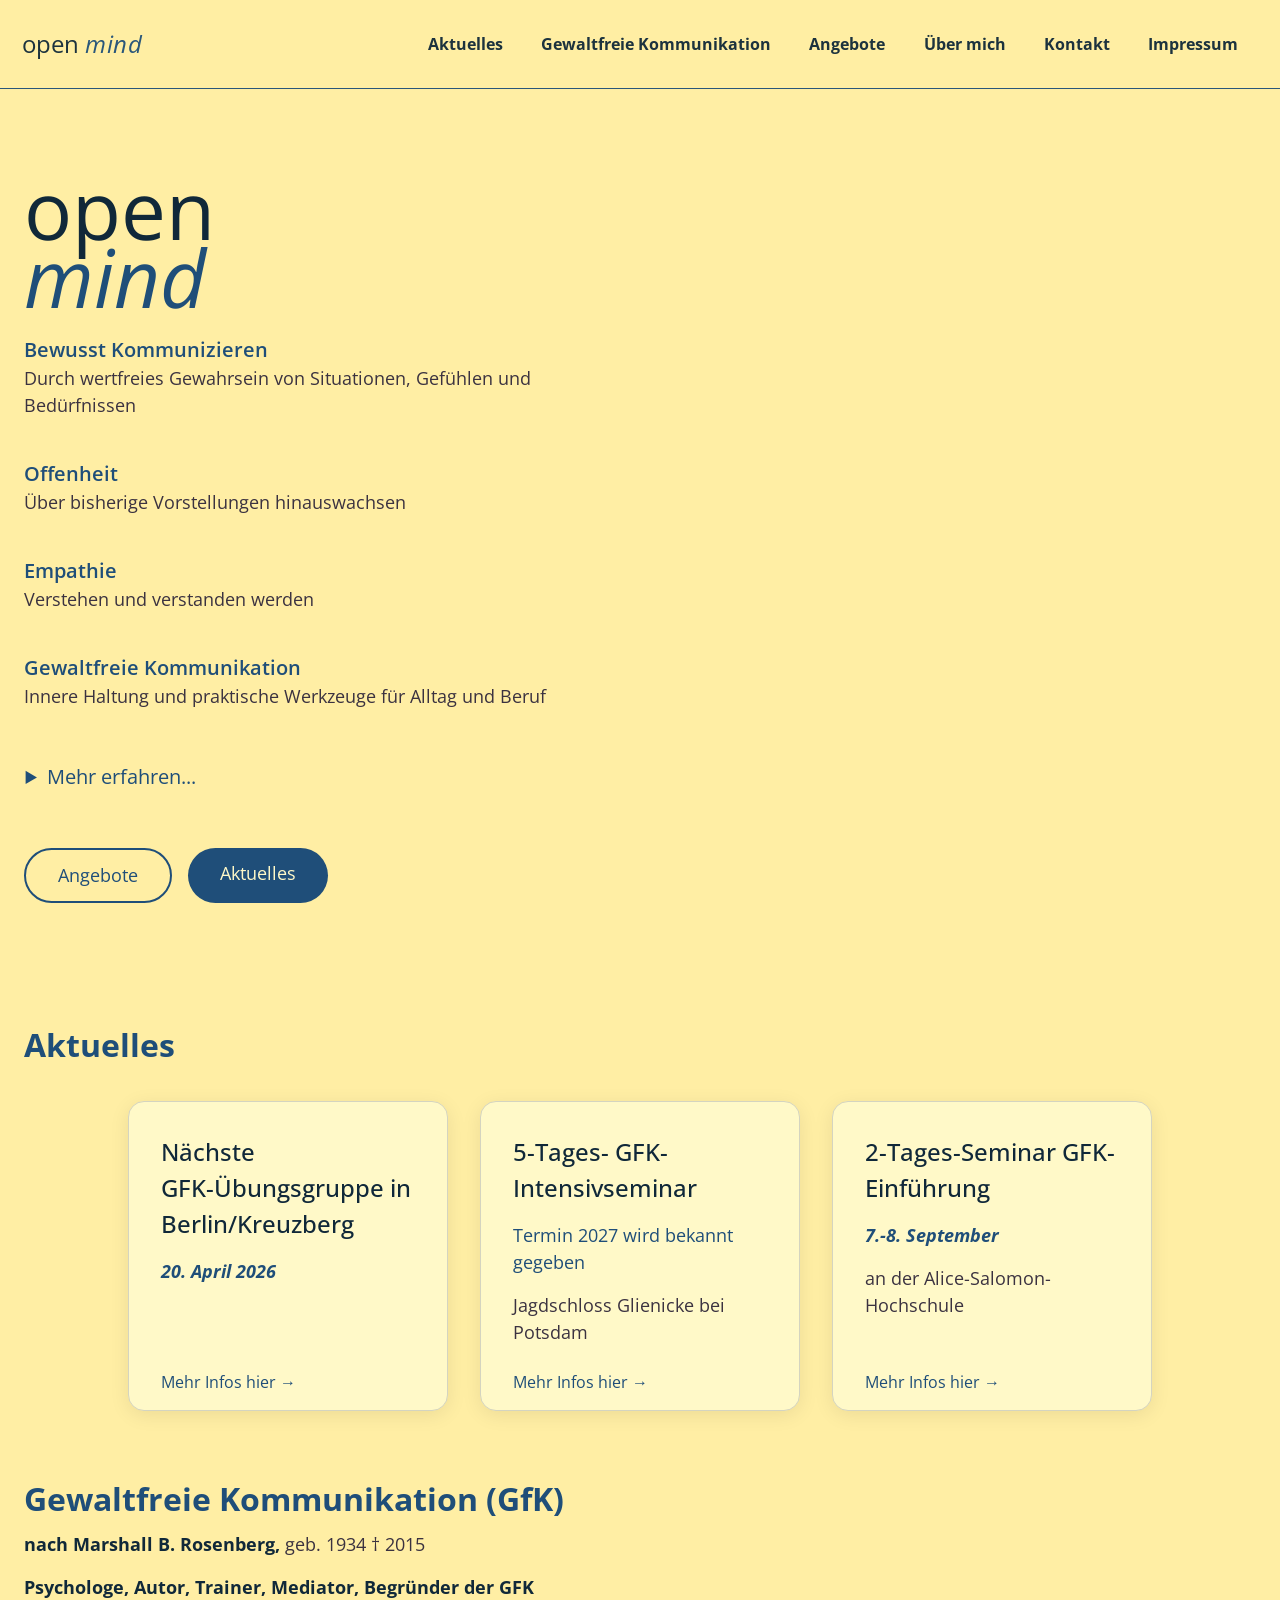
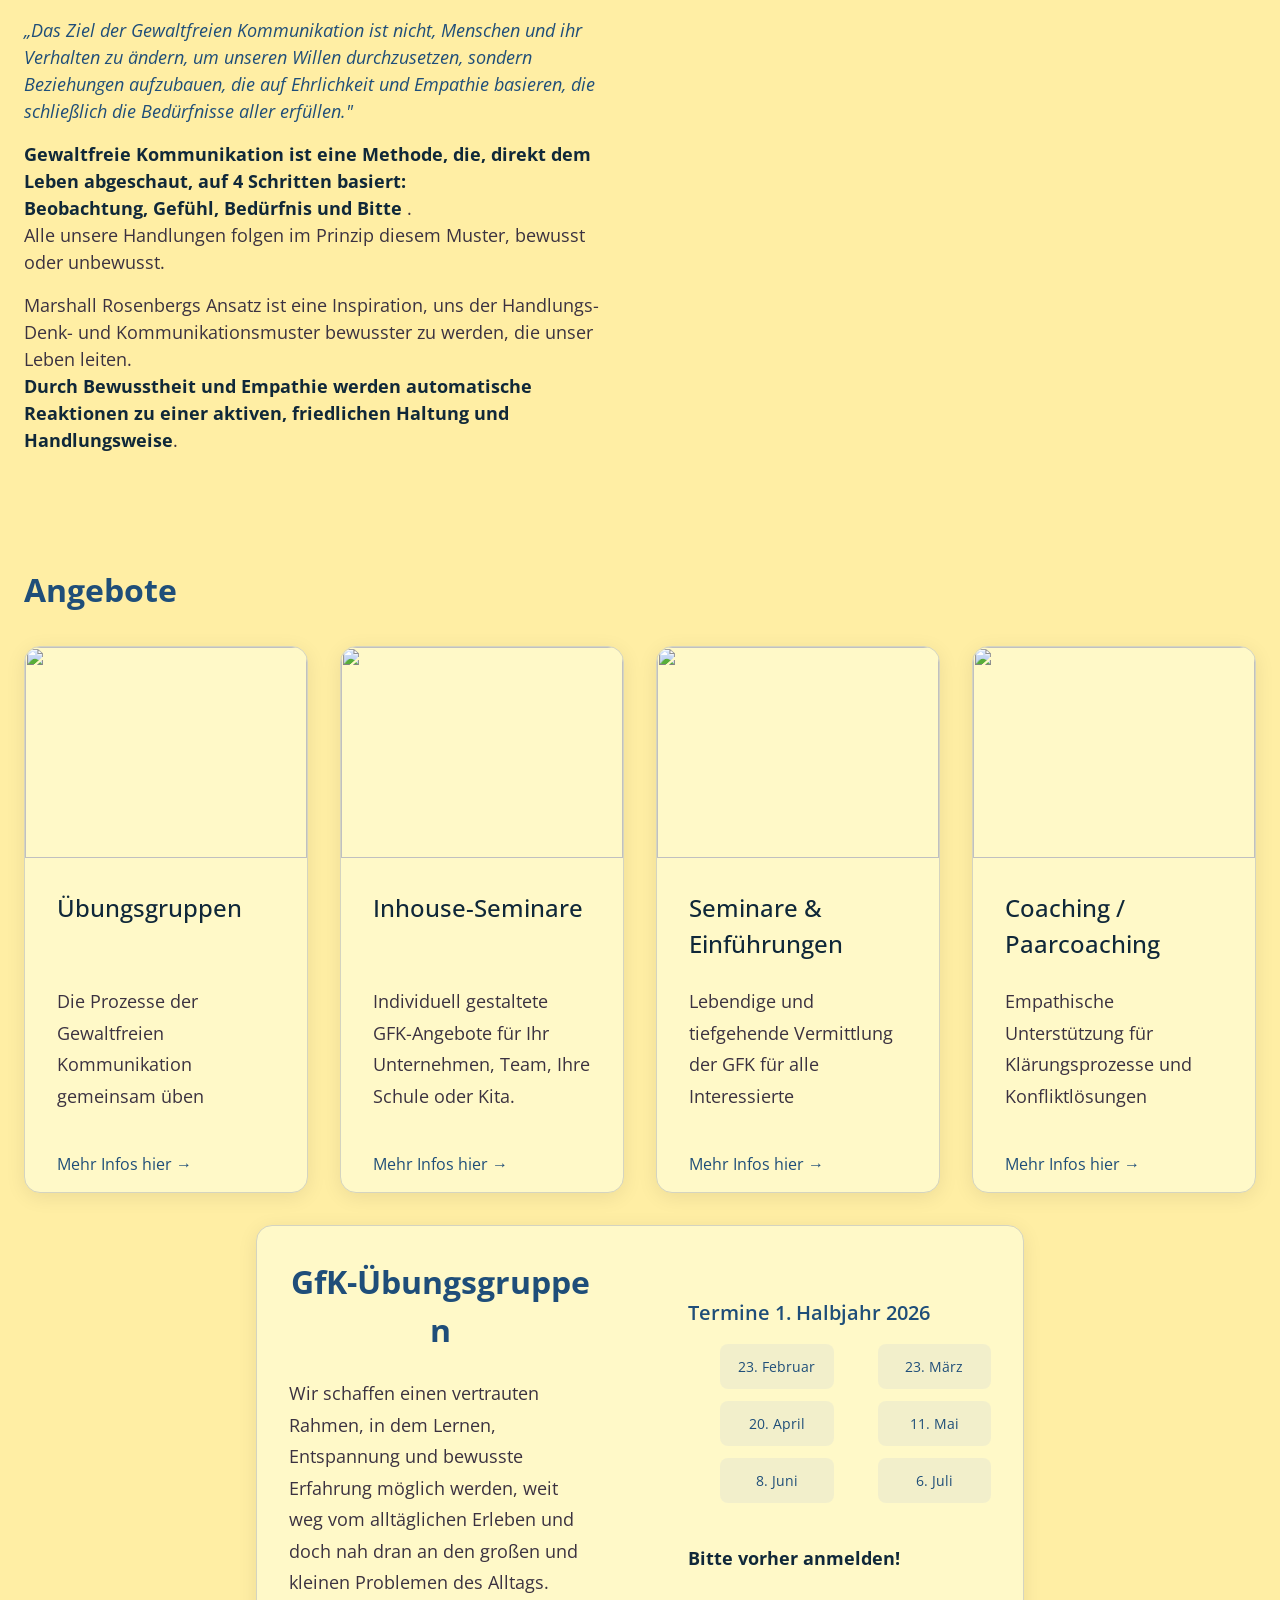
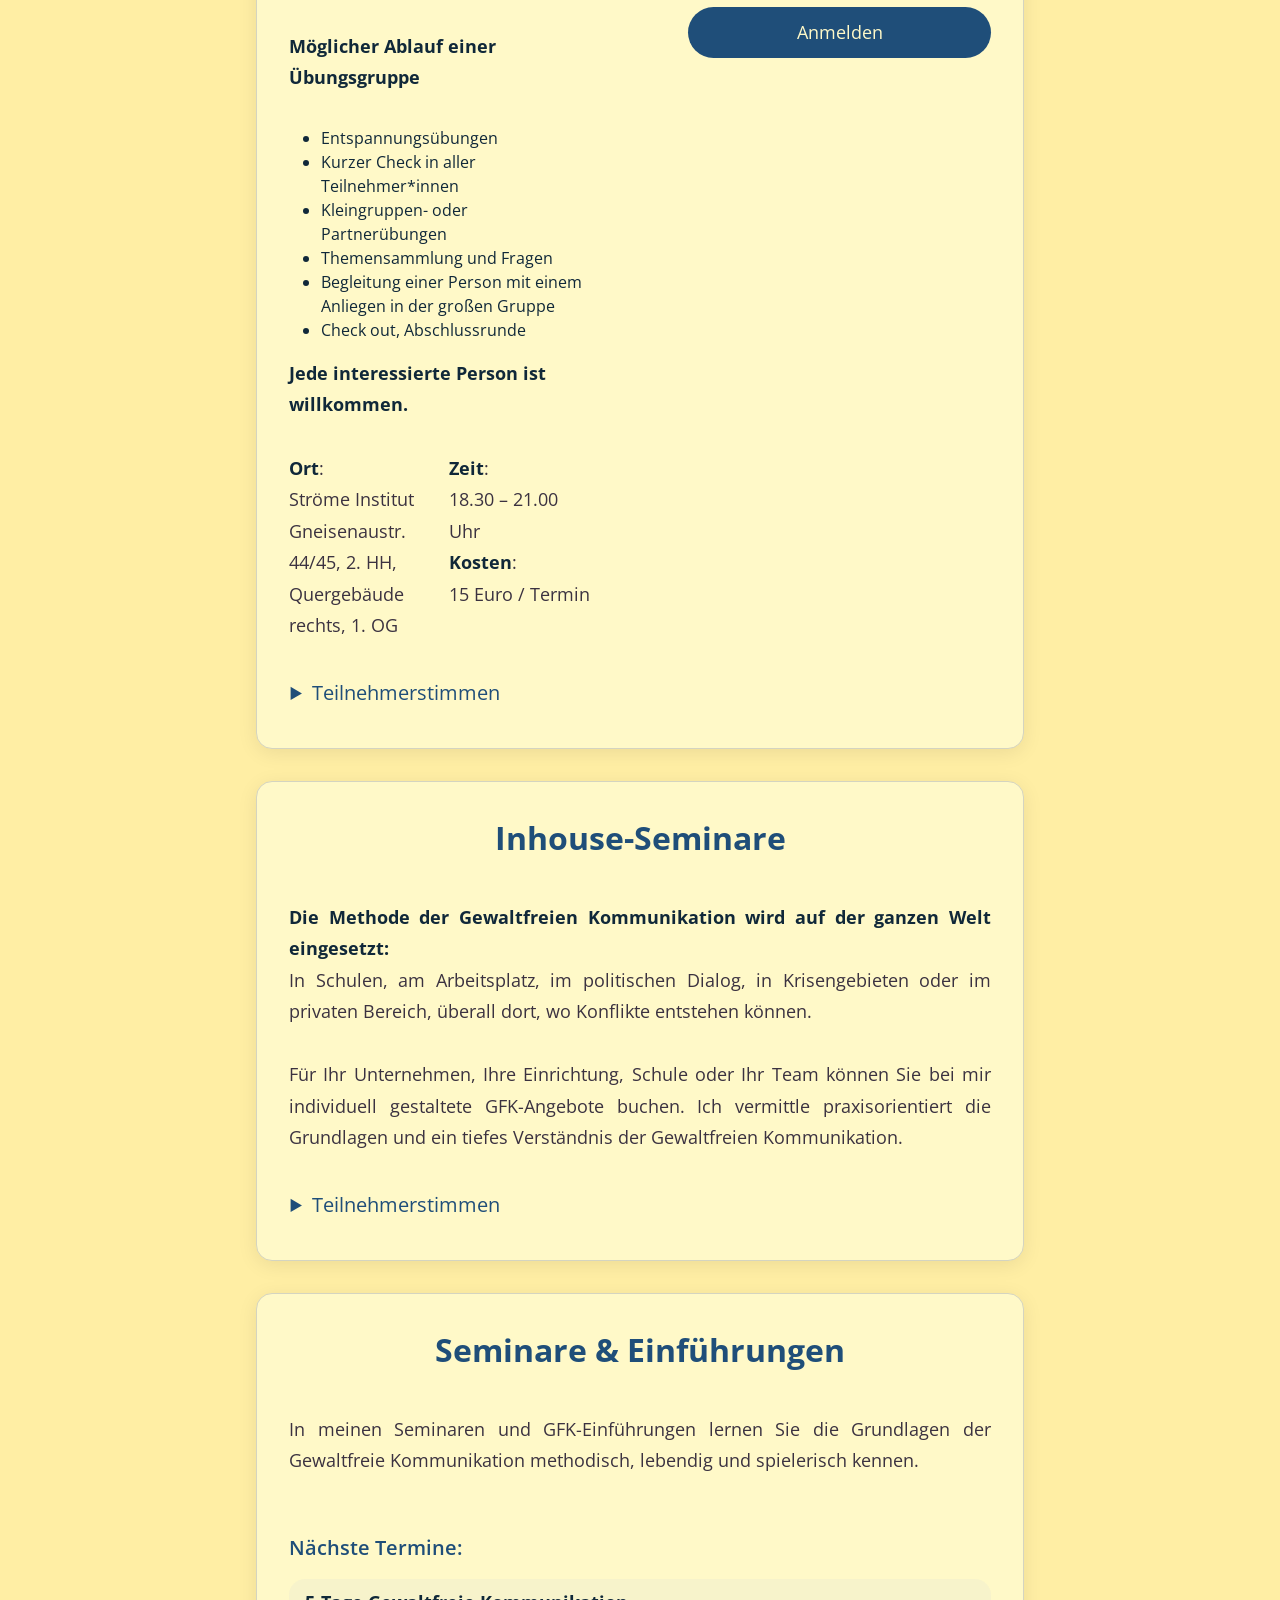
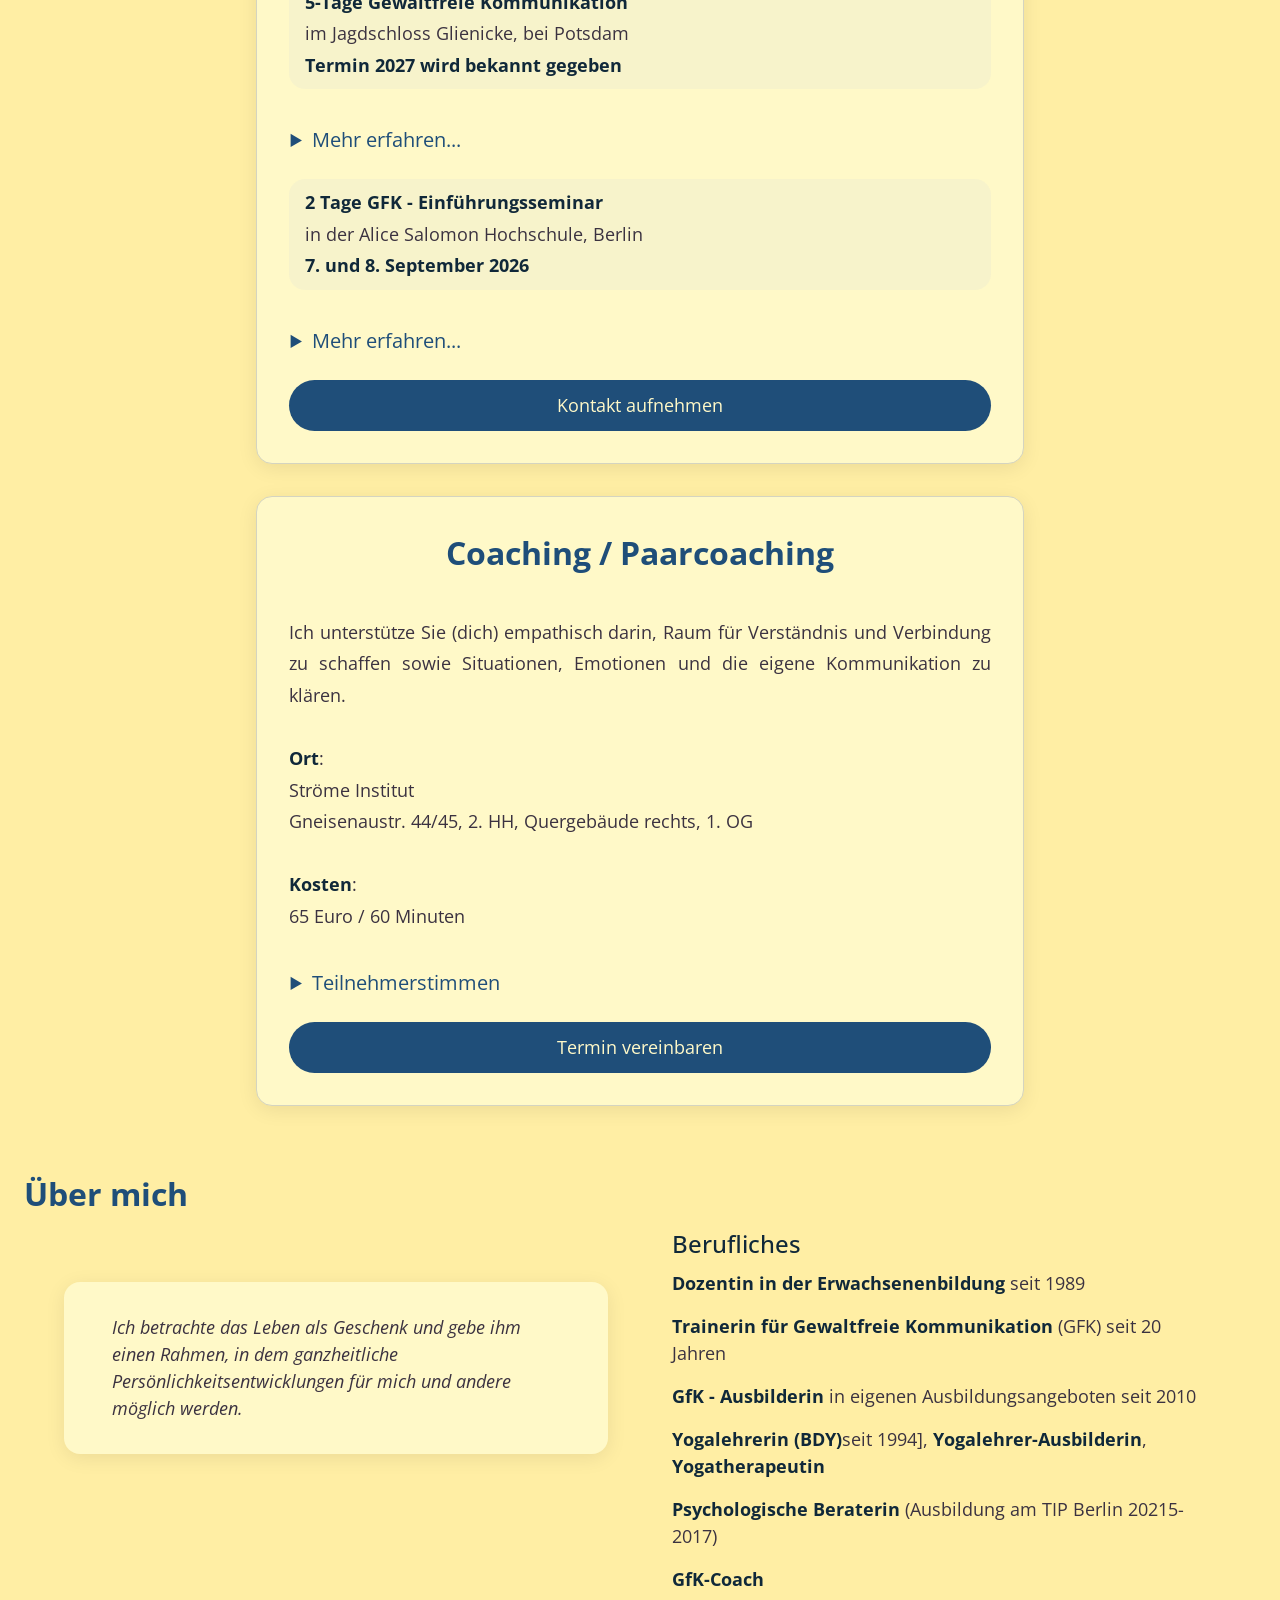
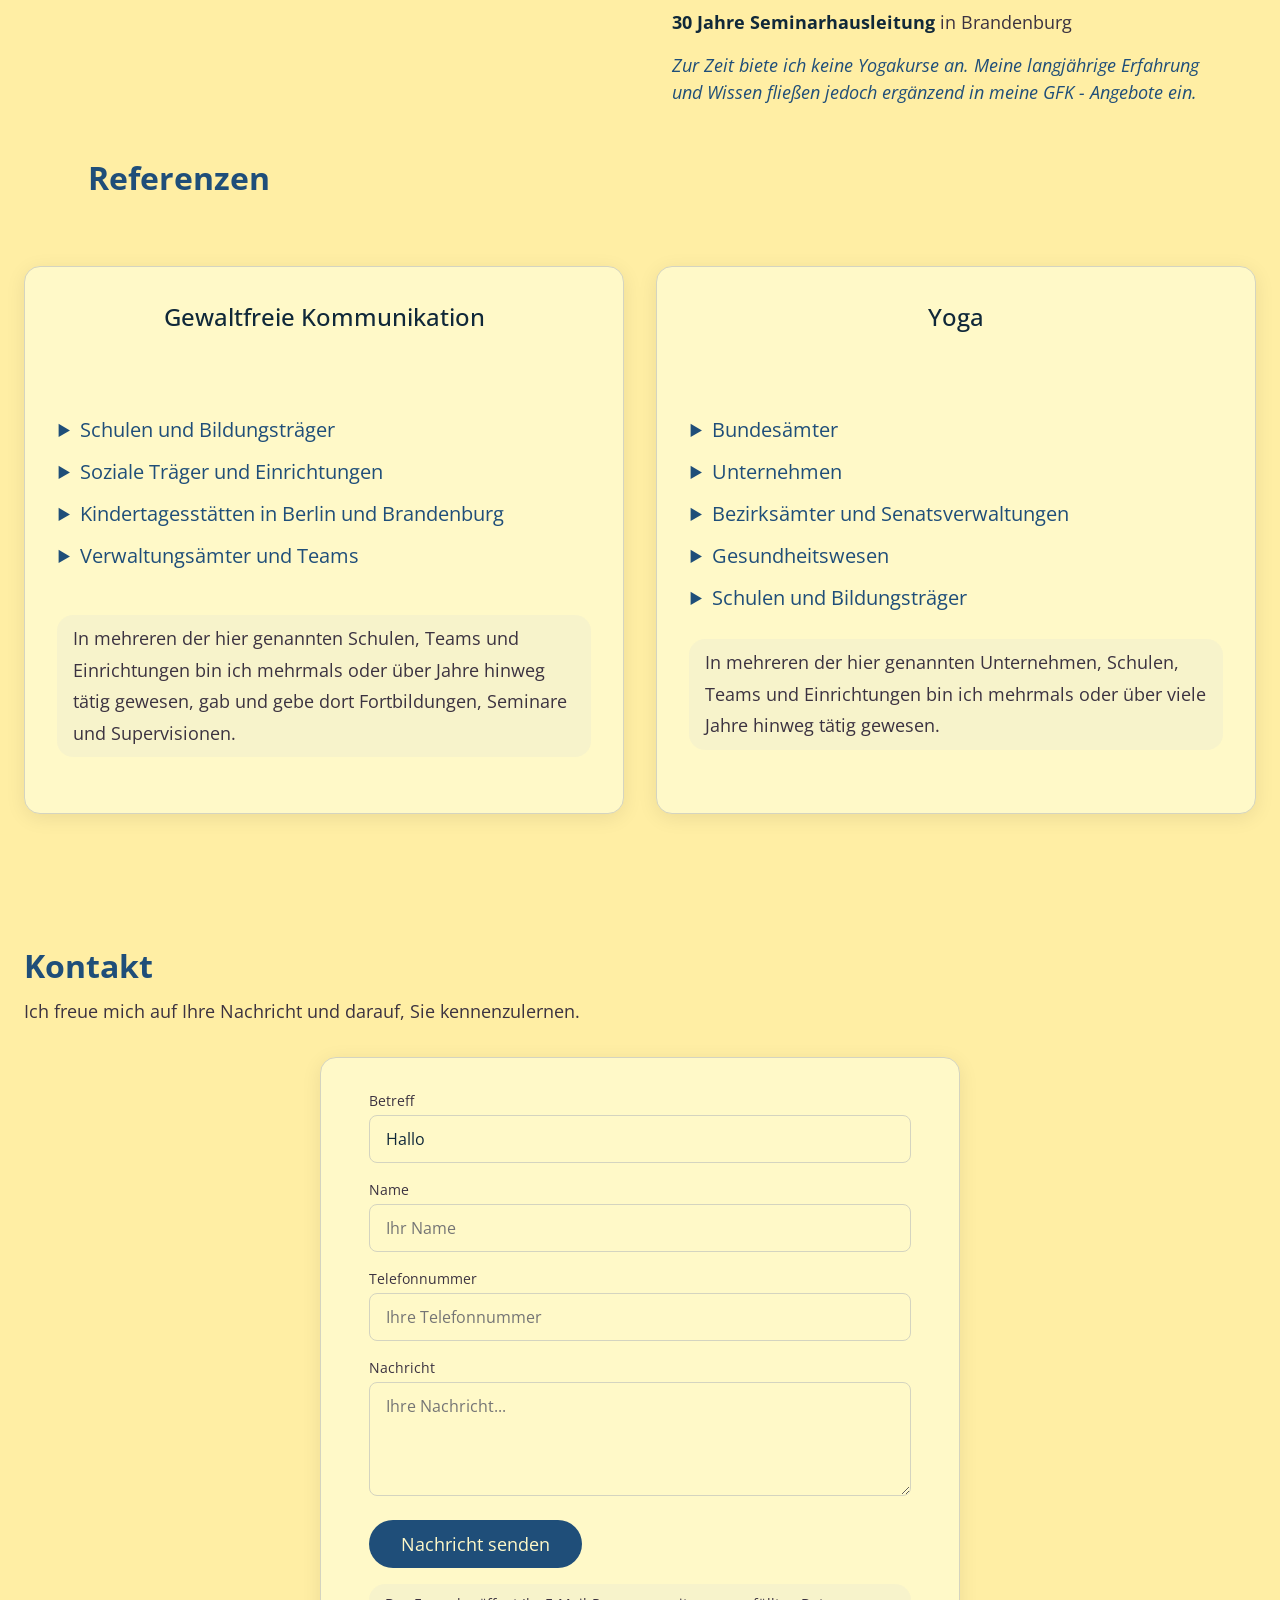
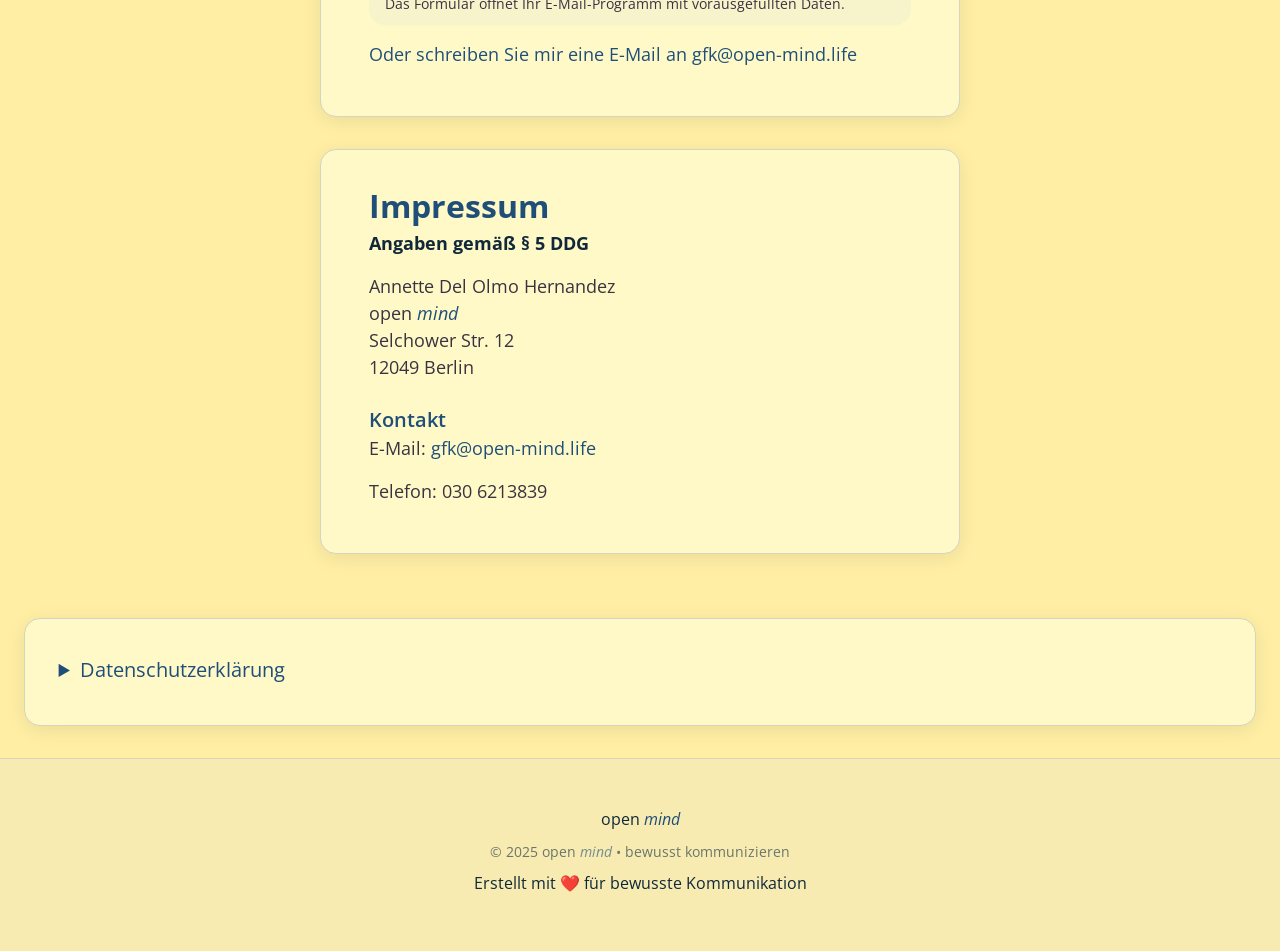
==== commit 07353fcc: "fix menu" ====
--- a/index.html
+++ b/index.html
@@ -197,7 +197,7 @@
     </script>
     </head>
     <body>
-        <nav tabindex="0"> <a href="#home">open <em>mind</em></a> <span id="openmenu" class="material-symbols-rounded">menu</span> <span id="closemenu" class="material-symbols-rounded">close</span> <a href="#aktuelles"> Aktuelles </a> <a href="#gfk"> Gewaltfreie&nbsp;Kommunikation </a> <a href="#angebote"> Angebote </a> <a href="#annette"> Über&nbsp;mich </a> <a href="#kontakt"> Kontakt </a> <a href="#impressum"> Impressum </a> </nav>
+        <nav> <a href="#home">open <em>mind</em></a> <button id="nav-toggle" class="material-symbols-rounded" aria-label="Menü öffnen" aria-expanded="false">menu</button> <a href="#aktuelles"> Aktuelles </a> <a href="#gfk"> Gewaltfreie&nbsp;Kommunikation </a> <a href="#angebote"> Angebote </a> <a href="#annette"> Über&nbsp;mich </a> <a href="#kontakt"> Kontakt </a> <a href="#impressum"> Impressum </a> </nav>
         <main>
             <section id="home" class="hero">
                 <div class="hero-grid">
@@ -913,7 +913,7 @@
             });
         });
     </script>
-        <style> /* ========================================================================== Reset & CSS Variables ========================================================================== */ nav *, main *, footer *, body { margin: 0; padding: 0; box-sizing: border-box; text-decoration: none; color: var(--fg); } :focus { outline: none; } *[id] { scroll-margin-top: 5.2rem; } :root { --fg: #102839; --fg-muted: #3b3240; --bg: #ffeea4; --bg2: #fff9c8; --primary: #1f4e79; --border: #d4d4c0; --shadow: 0 4px 20px rgba(0, 0, 0, 0.08); --radius: 1rem; --radius-full: 9999px; background-color: var(--bg); color: var(--fg); font-family: "Open Sans", Arial, "Liberation Sans", sans-serif; font-size: 16px; line-height: 1.5; } html { scroll-behavior: smooth; } /* ========================================================================== Navigation (unchanged from original) ========================================================================== */ nav { max-width: 80rem; margin: 0 auto; display: flex; flex-direction: row; justify-content: center; align-items: center; position: sticky; top: 0; padding: 1.4em; background-color: var(--bg); opacity: 0.95; border-bottom: 1px solid var(--primary); z-index: 50; } nav>span.material-symbols-rounded { display: none; } nav a:first-of-type { line-height: 0.85; flex-grow: 1; font-size: 1.5em; } nav a:first-of-type em { letter-spacing: 0.02em; } nav a:not(:first-of-type) { padding: 0.4em 0.8em; margin: 0.2em 0.4em; border-radius: 0.8em; transition: background-color 0.4s, color 0.4s; text-align: center; font-weight: 700; } nav a.current:not(:first-of-type), nav a:not(:first-of-type):hover, nav a:not(:first-of-type):focus { background-color: var(--bg); } nav a.current:not(:first-of-type) { color: var(--primary); } @media (max-width: 1050px) { nav { flex-wrap: wrap; overflow-y: hidden; max-height: 2.5em; transition: max-height 0.4s; } nav>span.material-symbols-rounded { cursor: pointer; margin-top: 0.3em; margin-bottom: 1em; text-align: right; flex-basis: 42vw; } nav>span.material-symbols-rounded[id="openmenu"] { display: inline-block; } nav:focus-within>span.material-symbols-rounded[id="openmenu"] { display: none; } nav:focus-within>span.material-symbols-rounded[id="closemenu"] { display: inline-block; } nav:hover, nav:focus-within { max-height: 20em; opacity: 1; } nav a:first-of-type { flex-basis: 42vw; text-align: left; margin-top: 0.3em; margin-bottom: 1em; } nav a:not(:first-of-type) { margin-right: 1em; margin-top: 0.3em; } } /* ========================================================================== Typography ========================================================================== */ h1 { line-height: 0.85; font-size: 5em; font-weight: 400; } em { color: var(--primary); } h2 { font-size: 2.5rem; font-weight: bold; margin-bottom: 0.5rem; transition: color 0.4s; color: var(--primary); } h3 { font-size: 1.5rem; font-weight: 500; margin-bottom: 1rem; } h4 { color: var(--primary); font-weight: 600; font-size: 1.25rem; margin-top: 1.5rem; } summary { cursor: pointer; font-size: 1.25rem; color: var(--primary); margin-top: 0.25rem; margin-bottom: 0.5rem; text-indent: -1.42em; margin-left: 1.5em; } hr { border: none; border-top: 1px solid var(--border); margin: 3rem 0; } small { opacity: 0.6; font-size: 0.875rem; } .material-symbols-rounded { font-variation-settings: "FILL" 0, "wght" 100, "GRAD" 200, "opsz" 48; vertical-align: middle; margin-right: 0.2em; position: relative; top: -2px; } /* ========================================================================== Layout ========================================================================== */ main { max-width: 80rem; margin: 0 auto; } section { padding: 2rem 1.5rem; } section.centered { text-align: center; } section.centered>p:not(.zitat), section.centered>.sc-content>p:not(.zitat) { max-width: 48rem; margin-left: auto; margin-right: auto; text-align: center; } section.centered .kontakt-card>p:not(.zitat) { text-align: left; } section p { color: var(--fg-muted); font-size: 1.125rem; line-height: 1.5; margin-bottom: 1rem; } /* ========================================================================== SiteCake User Styles These styles appear in the SiteCake toolbar dropdown for editors. They require .sc-content parent selector to be recognized by SiteCake. ========================================================================== */ /* ausklappbarer Inhalt: Wrap content in p.ausklapp-anfang and p.ausklapp-ende to make it collapsible */ .sc-content p.ausklapp-anfang { font-size: 1.25rem; font-weight: 600; color: var(--primary); cursor: pointer; } .sc-content p.ausklapp-anfang::before { content: "▶ Anfang Ausklappmenü"; display: inline-block; margin-right: 0.5em; } .sc-content p.ausklapp-ende { font-size: 1.25rem; font-weight: 600; color: var(--primary); cursor: pointer; } .sc-content p.ausklapp-ende::before { content: "▶ Ende Ausklappmenü"; display: inline-block; margin-right: 0.5em; } /* info: Highlighted information box for dates, announcements */ .sc-content p.info { padding: 0.5rem 1rem; background: rgba(229, 229, 208, 0.3); border-radius: 1rem; color: var(--fg-muted); line-height: 1.75; } /* zitat: Styled quotation block */ .sc-content p.zitat { font-size: 1.125rem; font-style: italic; color: var(--fg-muted); padding: 2rem 3rem; background: var(--bg2); border-radius: var(--radius); box-shadow: var(--shadow); margin: 2rem auto; max-width: 48rem; } .sc-content p.groesser { font-size: 1.25rem; } .sc-content p.gross { font-size: 1.5rem; } .sc-content p.riesig { font-size: 2rem; } .sc-content p.kleiner { font-size: 0.875rem; } .sc-content p.klein { font-size: 0.75rem; } .sc-content p.blau { color: var(--primary); } .sc-content p.links { text-align: left; } .sc-content p.zentriert { text-align: center; } .sc-content p.rechts { text-align: right; } /* Section Backgrounds */ #home { min-height: 100vh; display: flex; align-items: center; } footer { padding: 3rem 1.5rem; background: rgba(229, 229, 208, 0.3); border-top: 1px solid var(--border); text-align: center; } footer p { margin-bottom: 0.5rem; } footer .admin-link { text-decoration: none; cursor: default; } /* ========================================================================== Hero Section ========================================================================== */ .hero-grid { display: grid; grid-template-columns: 1fr 1fr; grid-template-rows: auto auto; gap: 2rem 3rem; align-items: center; max-width: 80rem; margin: 0 auto; width: 100%; } .hero-text { display: flex; flex-direction: column; grid-row: 1; grid-column: 1; } .hero-text .tagline { font-size: 1.125rem; text-align: right; opacity: 0.5; height: 0px; overflow-y: visible; } .hero-feature { line-height: 1.6; max-width: 32rem; } .hero-feature strong { font-size: 1.25rem; display: block; margin-bottom: 0.25rem; } .hero-feature:not(:last-of-type) { margin-bottom: 1.5rem; } .hero-buttons { display: flex; flex-wrap: wrap; gap: 1rem; grid-column: 1; } .hero-image { grid-row: 1 / 3; grid-column: 2; text-align: center; align-self: middle; position: relative; } /* General img styling for standalone images (not in card-image containers) */ .hero-image img, .about-image img { width: 100%; height: auto; border-radius: var(--radius); box-shadow: var(--shadow); } .hero-grid details { grid-column: 1; margin-top: 1rem; } @media (max-width: 1024px) { .hero-grid { grid-template-columns: 1fr; } .hero-grid details { grid-column: 1; } .hero-text { grid-row: auto; grid-column: auto; } .hero-buttons { grid-row: auto; grid-column: auto; } .hero-image { grid-row: auto; grid-column: auto; max-width: 400px; margin: 0 auto; top: 0px; } .angebot-card, .justify-text { text-align: left; } .angebot-card img { margin: 0 auto !important; width: 100% !important; display: block; } } /* ========================================================================== Buttons ========================================================================== */ .btn-primary, .btn-outline { display: block; padding: 0.75rem 2rem; border-radius: var(--radius-full); font-size: 1.125rem; text-align: center; transition: all 0.3s; border: none; cursor: pointer; font-family: inherit; } .btn-primary { background-color: var(--primary); color: var(--bg2); } .btn-primary:hover { background-color: rgba(31, 78, 121, 0.9); color: var(--bg2); } .btn-outline { border: 2px solid var(--primary); color: var(--primary); background: transparent; } .btn-outline:hover { background-color: var(--primary); color: var(--bg2); } /* ========================================================================== Cards ========================================================================== */ .card { background: var(--bg2); border-radius: var(--radius); box-shadow: var(--shadow); border: 1px solid var(--border); } section>article.card { max-width: 48rem; margin: 2rem auto 0; } .card-grid { display: grid; grid-template-columns: repeat(auto-fit, minmax(300px, 1fr)); gap: 2rem; max-width: 80rem; margin: 2rem auto 0; } .aktuelles-grid { max-width: 64rem; grid-template-columns: repeat(auto-fit, minmax(280px, 1fr)); } .card-grid .card { padding: 2rem; text-align: left; position: relative; padding-bottom: 3rem; } .angebote-grid .card h3 { height: 3em; margin-bottom: 0.5rem; } .angebote-grid .card { position: relative; padding-bottom: 2rem; } .card-grid .card>a:last-child, .angebote-grid .card-body>a:last-child { position: absolute; bottom: 1rem; text-align: left; } .card h3 { margin-bottom: 1rem; } .card p { color: var(--fg-muted); margin-bottom: 1rem; } .card a:not(.btn-primary) { color: var(--primary); } .card a:not(.btn-primary):hover { text-decoration: underline; } .card-body { padding: 2rem; display: flex; flex-direction: column; align-items: left; gap: 1rem; } .card-body p { color: var(--fg-muted); line-height: 1.75; } /* ========================================================================== Card Images (SiteCake editable) ========================================================================== */ .card-image { aspect-ratio: 4 / 3; overflow: hidden; border-radius: var(--radius) var(--radius) 0 0; } .card-image img { width: 100%; height: 100%; object-fit: cover; } /* ========================================================================== Angebote Section ========================================================================== */ .angebote-grid { display: grid; grid-template-columns: repeat(4, 1fr); gap: 2rem; max-width: 80rem; margin: 2rem auto 0; text-align: left; } .angebot { overflow: hidden; } @media (max-width: 1024px) { .angebote-grid { grid-template-columns: 1fr 1fr; } } @media (max-width: 750px) { .angebote-grid { grid-template-columns: 1fr; } section { margin-top: 1rem; } } .uebungsgruppen-grid { display: grid; grid-template-columns: 1fr 1fr; gap: 2rem; } .mobileonly { display: none; } .gfk-image { text-align: center; } .gfk-image img { position: relative; top: 3em; margin: 0 auto; } @media (max-width: 768px) { .gfk-image img { top: 0px; order: 1; } .uebungsgruppen-grid { grid-template-columns: 1fr; } #gruppen>div> :last-child { margin-top: -5em; } .mobileonly { display: block; } img.desktoponly { display: none; } } .termine-list { list-style: none; display: grid; grid-template-columns: 1fr 1fr; gap: 0.75rem; margin-bottom: 1.5rem; } .termine-list li { background: rgba(229, 229, 208, 0.5); padding: 0.75rem 1rem; border-radius: 0.5rem; text-align: center; font-size: 0.875rem; } /* ========================================================================== Info Elements (non-user-style variants) ========================================================================== */ .meta-list { list-style: none; font-size: 0.875rem; } .meta-list li { color: var(--fg-muted); margin-bottom: 0.5rem; } ul li { margin-left: 2rem; } .icon-badge { display: inline-flex; align-items: center; justify-content: center; width: 3rem; height: 3rem; background: rgba(31, 78, 121, 0.1); border-radius: 50%; color: var(--primary); margin-right: 0.75rem; } /* ========================================================================== About Section ========================================================================== */ .about-grid { display: grid; grid-template-columns: 1fr 1fr; gap: 4rem; align-items: start; max-width: 72rem; margin: 0 auto; } @media (max-width: 1024px) { .about-grid { grid-template-columns: 1fr; } .about-image { order: 2; max-width: 300px; margin: 0 auto; margin-top: -2rem; } } .about-content { text-align: left; } .about-content h3 { margin-bottom: 0.5rem; } .about-content p { color: var(--fg-muted); } /* ========================================================================== Referenzen Section ========================================================================== */ #referenzen { max-width: 72rem; margin: 0 auto; padding-left: 1.5rem; padding-right: 1.5rem; } .referenz-block { margin-bottom: 4rem; } .referenz-block h3 { text-align: center; margin-bottom: 2rem; } .referenz-block h4 { margin-top: 1.5rem; margin-bottom: 0.75rem; } .referenz-block p { line-height: 1.75; margin-bottom: 0.5rem; } /* ========================================================================== Kontakt Section ========================================================================== */ .kontakt-card { max-width: 40rem; margin: 2rem auto 0; padding: 2rem 3rem; text-align: left; } .kontakt-form { display: flex; flex-direction: column; gap: 1rem; } .form-group { display: flex; flex-direction: column; gap: 0.25rem; text-align: left; } .form-group label { font-size: 0.875rem; color: var(--fg-muted); } .form-group input, .form-group textarea { padding: 0.75rem 1rem; border: 1px solid var(--border); border-radius: calc(var(--radius) / 2); font-size: 1rem; font-family: inherit; background: var(--bg2); transition: border-color 0.2s, box-shadow 0.2s; } .form-group input:focus, .form-group textarea:focus { border-color: var(--primary); box-shadow: 0 0 0 3px rgba(31, 78, 121, 0.1); } .form-group textarea { resize: vertical; min-height: 100px; } .kontakt-form .btn-primary { align-self: flex-start; margin-top: 0.5rem; } .kontakt-card .info { margin-top: 1rem; font-size: 0.875rem; } /* ========================================================================== Text Alignment Utilities ========================================================================== */ .justify-text { text-align: justify; } @media (max-width: 768px) { .justify-text { text-align: left; } } /* ========================================================================== Impressum Section ========================================================================== */ #impressum { max-width: 48rem; margin: 0 auto; } #impressum p { margin-bottom: 1rem; color: var(--fg-muted); } #impressum a:hover { color: var(--primary); } /* ========================================================================== Responsive ========================================================================== */ @media (max-width: 1280px) { h2 { font-size: 2rem; } } @media (max-width: 640px) { h1 { font-size: 3.5rem; } h2 { font-size: 1.75rem; } section { padding: .5rem 1rem; } .sc-content p.zitat { padding: 1.5rem; } } </style>
+        <style> /* ========================================================================== Reset & CSS Variables ========================================================================== */ nav *, main *, footer *, body { margin: 0; padding: 0; box-sizing: border-box; text-decoration: none; color: var(--fg); } :focus { outline: none; } *[id] { scroll-margin-top: 5.2rem; } :root { --fg: #102839; --fg-muted: #3b3240; --bg: #ffeea4; --bg2: #fff9c8; --primary: #1f4e79; --border: #d4d4c0; --shadow: 0 4px 20px rgba(0, 0, 0, 0.08); --radius: 1rem; --radius-full: 9999px; background-color: var(--bg); color: var(--fg); font-family: "Open Sans", Arial, "Liberation Sans", sans-serif; font-size: 16px; line-height: 1.5; } html { scroll-behavior: smooth; } /* ========================================================================== Navigation (unchanged from original) ========================================================================== */ nav { max-width: 80rem; margin: 0 auto; display: flex; flex-direction: row; justify-content: center; align-items: center; position: sticky; top: 0; padding: 1.4em; background-color: var(--bg); opacity: 0.95; border-bottom: 1px solid var(--primary); z-index: 50; } #nav-toggle { display: none; } nav a:first-of-type { line-height: 0.85; flex-grow: 1; font-size: 1.5em; min-width: 0; } nav a:first-of-type em { letter-spacing: 0.02em; } nav a:not(:first-of-type) { padding: 0.4em 0.8em; margin: 0.2em 0.4em; border-radius: 0.8em; transition: background-color 0.4s, color 0.4s; text-align: center; font-weight: 700; } nav a.current:not(:first-of-type), nav a:not(:first-of-type):hover, nav a:not(:first-of-type):focus { background-color: var(--bg); } nav a.current:not(:first-of-type) { color: var(--primary); } @media (max-width: 1050px) { nav { box-sizing: border-box; flex-wrap: wrap; overflow: hidden; max-height: 4em; padding: 1.2em 1.4em; transition: max-height 0.4s; } #nav-toggle { display: flex; align-items: center; justify-content: center; flex-shrink: 0; background: none; border: none; cursor: pointer; font-size: 1.5em; color: var(--fg); padding: 0; margin: 0; line-height: 1; } nav.nav-open { max-height: 25em; opacity: 1; } nav a:first-of-type { flex: 1 0 calc(100% - 3rem); text-align: left; white-space: nowrap; } nav a:not(:first-of-type) { flex-basis: auto; margin-right: 1em; margin-top: 100em; } nav.nav-open a:not(:first-of-type) { margin-top: 0.3em; } } /* ========================================================================== Typography ========================================================================== */ h1 { line-height: 0.85; font-size: 5em; font-weight: 400; } em { color: var(--primary); } h2 { font-size: 2.5rem; font-weight: bold; margin-bottom: 0.5rem; transition: color 0.4s; color: var(--primary); } h3 { font-size: 1.5rem; font-weight: 500; margin-bottom: 1rem; } h4 { color: var(--primary); font-weight: 600; font-size: 1.25rem; margin-top: 1.5rem; } summary { cursor: pointer; font-size: 1.25rem; color: var(--primary); margin-top: 0.25rem; margin-bottom: 0.5rem; text-indent: -1.42em; margin-left: 1.5em; } hr { border: none; border-top: 1px solid var(--border); margin: 3rem 0; } small { opacity: 0.6; font-size: 0.875rem; } .material-symbols-rounded { font-variation-settings: "FILL" 0, "wght" 100, "GRAD" 200, "opsz" 48; vertical-align: middle; margin-right: 0.2em; position: relative; top: -2px; } /* ========================================================================== Layout ========================================================================== */ main { max-width: 80rem; margin: 0 auto; overflow-wrap: break-word; } section { padding: 2rem 1.5rem; } section.centered { text-align: center; } section.centered>p:not(.zitat), section.centered>.sc-content>p:not(.zitat) { max-width: 48rem; margin-left: auto; margin-right: auto; text-align: center; } section.centered .kontakt-card>p:not(.zitat) { text-align: left; } section p { color: var(--fg-muted); font-size: 1.125rem; line-height: 1.5; margin-bottom: 1rem; } /* ========================================================================== SiteCake User Styles These styles appear in the SiteCake toolbar dropdown for editors. They require .sc-content parent selector to be recognized by SiteCake. ========================================================================== */ /* ausklappbarer Inhalt: Wrap content in p.ausklapp-anfang and p.ausklapp-ende to make it collapsible */ .sc-content p.ausklapp-anfang { font-size: 1.25rem; font-weight: 600; color: var(--primary); cursor: pointer; } .sc-content p.ausklapp-anfang::before { content: "▶ Anfang Ausklappmenü"; display: inline-block; margin-right: 0.5em; } .sc-content p.ausklapp-ende { font-size: 1.25rem; font-weight: 600; color: var(--primary); cursor: pointer; } .sc-content p.ausklapp-ende::before { content: "▶ Ende Ausklappmenü"; display: inline-block; margin-right: 0.5em; } /* info: Highlighted information box for dates, announcements */ .sc-content p.info { padding: 0.5rem 1rem; background: rgba(229, 229, 208, 0.3); border-radius: 1rem; color: var(--fg-muted); line-height: 1.75; } /* zitat: Styled quotation block */ .sc-content p.zitat { font-size: 1.125rem; font-style: italic; color: var(--fg-muted); padding: 2rem 3rem; background: var(--bg2); border-radius: var(--radius); box-shadow: var(--shadow); margin: 2rem auto; max-width: 48rem; } .sc-content p.groesser { font-size: 1.25rem; } .sc-content p.gross { font-size: 1.5rem; } .sc-content p.riesig { font-size: 2rem; } .sc-content p.kleiner { font-size: 0.875rem; } .sc-content p.klein { font-size: 0.75rem; } .sc-content p.blau { color: var(--primary); } .sc-content p.links { text-align: left; } .sc-content p.zentriert { text-align: center; } .sc-content p.rechts { text-align: right; } /* Section Backgrounds */ #home { min-height: 100vh; display: flex; align-items: center; } footer { padding: 3rem 1.5rem; background: rgba(229, 229, 208, 0.3); border-top: 1px solid var(--border); text-align: center; } footer p { margin-bottom: 0.5rem; } footer .admin-link { text-decoration: none; cursor: default; } /* ========================================================================== Hero Section ========================================================================== */ .hero-grid { display: grid; grid-template-columns: 1fr 1fr; grid-template-rows: auto auto; gap: 2rem 3rem; align-items: center; max-width: 80rem; margin: 0 auto; width: 100%; } .hero-text { display: flex; flex-direction: column; grid-row: 1; grid-column: 1; } .hero-text .tagline { font-size: 1.125rem; text-align: right; opacity: 0.5; height: 0px; overflow-y: visible; } .hero-feature { line-height: 1.6; max-width: 32rem; } .hero-feature strong { font-size: 1.25rem; display: block; margin-bottom: 0.25rem; } .hero-feature:not(:last-of-type) { margin-bottom: 1.5rem; } .hero-buttons { display: flex; flex-wrap: wrap; gap: 1rem; grid-column: 1; } .hero-image { grid-row: 1 / 3; grid-column: 2; text-align: center; align-self: middle; position: relative; } /* General img styling for standalone images (not in card-image containers) */ .hero-image img, .about-image img { width: 100%; height: auto; border-radius: var(--radius); box-shadow: var(--shadow); } .hero-grid details { grid-column: 1; margin-top: 1rem; } @media (max-width: 1024px) { .hero-grid { grid-template-columns: 1fr; } .hero-grid details { grid-column: 1; } .hero-text { grid-row: auto; grid-column: auto; } .hero-buttons { grid-row: auto; grid-column: auto; } .hero-image { grid-row: auto; grid-column: auto; max-width: 400px; margin: 0 auto; top: 0px; } .angebot-card, .justify-text { text-align: left; } .angebot-card img { margin: 0 auto !important; width: 100% !important; display: block; } } /* ========================================================================== Buttons ========================================================================== */ .btn-primary, .btn-outline { display: block; padding: 0.75rem 2rem; border-radius: var(--radius-full); font-size: 1.125rem; text-align: center; transition: all 0.3s; border: none; cursor: pointer; font-family: inherit; } .btn-primary { background-color: var(--primary); color: var(--bg2); } .btn-primary:hover { background-color: rgba(31, 78, 121, 0.9); color: var(--bg2); } .btn-outline { border: 2px solid var(--primary); color: var(--primary); background: transparent; } .btn-outline:hover { background-color: var(--primary); color: var(--bg2); } /* ========================================================================== Cards ========================================================================== */ .card { background: var(--bg2); border-radius: var(--radius); box-shadow: var(--shadow); border: 1px solid var(--border); } section>article.card { max-width: 48rem; margin: 2rem auto 0; } .card-grid { display: grid; grid-template-columns: repeat(auto-fit, minmax(min(300px, 100%), 1fr)); gap: 2rem; max-width: 80rem; margin: 2rem auto 0; } .aktuelles-grid { max-width: 64rem; grid-template-columns: repeat(auto-fit, minmax(min(280px, 100%), 1fr)); } .card-grid .card { padding: 2rem; text-align: left; position: relative; padding-bottom: 3rem; } .angebote-grid .card h3 { height: 3em; margin-bottom: 0.5rem; } .angebote-grid .card { position: relative; padding-bottom: 2rem; } .card-grid .card>a:last-child, .angebote-grid .card-body>a:last-child { position: absolute; bottom: 1rem; text-align: left; } .card h3 { margin-bottom: 1rem; } .card p { color: var(--fg-muted); margin-bottom: 1rem; } .card a:not(.btn-primary) { color: var(--primary); } .card a:not(.btn-primary):hover { text-decoration: underline; } .card-body { padding: 2rem; display: flex; flex-direction: column; align-items: left; gap: 1rem; min-width: 0; } .card-body p { color: var(--fg-muted); line-height: 1.75; } /* ========================================================================== Card Images (SiteCake editable) ========================================================================== */ .card-image { aspect-ratio: 4 / 3; overflow: hidden; border-radius: var(--radius) var(--radius) 0 0; } .card-image img { width: 100%; height: 100%; object-fit: cover; } /* ========================================================================== Angebote Section ========================================================================== */ .angebote-grid { display: grid; grid-template-columns: repeat(4, 1fr); gap: 2rem; max-width: 80rem; margin: 2rem auto 0; text-align: left; } .angebot { overflow: hidden; } @media (max-width: 1024px) { .angebote-grid { grid-template-columns: 1fr 1fr; } } @media (max-width: 750px) { .angebote-grid { grid-template-columns: 1fr; } section { margin-top: 1rem; } } .uebungsgruppen-grid { display: grid; grid-template-columns: 1fr 1fr; gap: 2rem; } .mobileonly { display: none; } .gfk-image { text-align: center; } .gfk-image img { position: relative; top: 3em; margin: 0 auto; } @media (max-width: 768px) { .gfk-image img { top: 0px; order: 1; } .uebungsgruppen-grid { grid-template-columns: 1fr; } #gruppen>div> :last-child { margin-top: -5em; } .mobileonly { display: block; } img.desktoponly { display: none; } } .termine-list { list-style: none; display: grid; grid-template-columns: 1fr 1fr; gap: 0.75rem; margin-bottom: 1.5rem; } .termine-list li { background: rgba(229, 229, 208, 0.5); padding: 0.75rem 1rem; border-radius: 0.5rem; text-align: center; font-size: 0.875rem; } /* ========================================================================== Info Elements (non-user-style variants) ========================================================================== */ .meta-list { list-style: none; font-size: 0.875rem; } .meta-list li { color: var(--fg-muted); margin-bottom: 0.5rem; } ul li { margin-left: 2rem; } .icon-badge { display: inline-flex; align-items: center; justify-content: center; width: 3rem; height: 3rem; background: rgba(31, 78, 121, 0.1); border-radius: 50%; color: var(--primary); margin-right: 0.75rem; } /* ========================================================================== About Section ========================================================================== */ .about-grid { display: grid; grid-template-columns: 1fr 1fr; gap: 4rem; align-items: start; max-width: 72rem; margin: 0 auto; } @media (max-width: 1024px) { .about-grid { grid-template-columns: 1fr; } .about-grid > * { min-width: 0; } .about-image { order: 2; max-width: min(300px, 100%); margin: 0 auto; margin-top: -2rem; } } .about-content { text-align: left; } .about-content h3 { margin-bottom: 0.5rem; } .about-content p { color: var(--fg-muted); } /* ========================================================================== Referenzen Section ========================================================================== */ #referenzen { max-width: 72rem; margin: 0 auto; padding-left: 1.5rem; padding-right: 1.5rem; } .referenz-block { margin-bottom: 4rem; } .referenz-block h3 { text-align: center; margin-bottom: 2rem; } .referenz-block h4 { margin-top: 1.5rem; margin-bottom: 0.75rem; } .referenz-block p { line-height: 1.75; margin-bottom: 0.5rem; } /* ========================================================================== Kontakt Section ========================================================================== */ .kontakt-card { max-width: 40rem; margin: 2rem auto 0; padding: 2rem 3rem; text-align: left; } .kontakt-form { display: flex; flex-direction: column; gap: 1rem; } .form-group { display: flex; flex-direction: column; gap: 0.25rem; text-align: left; } .form-group label { font-size: 0.875rem; color: var(--fg-muted); } .form-group input, .form-group textarea { padding: 0.75rem 1rem; border: 1px solid var(--border); border-radius: calc(var(--radius) / 2); font-size: 1rem; font-family: inherit; background: var(--bg2); transition: border-color 0.2s, box-shadow 0.2s; } .form-group input:focus, .form-group textarea:focus { border-color: var(--primary); box-shadow: 0 0 0 3px rgba(31, 78, 121, 0.1); } .form-group textarea { resize: vertical; min-height: 100px; } .kontakt-form .btn-primary { align-self: flex-start; margin-top: 0.5rem; } .kontakt-card .info { margin-top: 1rem; font-size: 0.875rem; } /* ========================================================================== Text Alignment Utilities ========================================================================== */ .justify-text { text-align: justify; } @media (max-width: 768px) { .justify-text { text-align: left; } } /* ========================================================================== Impressum Section ========================================================================== */ #impressum { max-width: 48rem; margin: 0 auto; } #impressum p { margin-bottom: 1rem; color: var(--fg-muted); } #impressum a:hover { color: var(--primary); } /* ========================================================================== Responsive ========================================================================== */ @media (max-width: 1280px) { h2 { font-size: 2rem; } } @media (max-width: 640px) { h1 { font-size: 3.5rem; } h2 { font-size: 1.75rem; } section { padding: .5rem 1rem; } .sc-content p.zitat { padding: 1.5rem; } } </style>
         <script>
         // Highlight current menu item on scroll
         const navLinks = document.querySelectorAll("nav a");
@@ -942,11 +942,25 @@
             });
         });
         // Toggle menu
-        const openMenu = document.getElementById("openmenu");
-        const closeMenu = document.getElementById("closemenu");
+        const navToggle = document.getElementById("nav-toggle");
         const nav = document.querySelector("nav");
-        openMenu.addEventListener("click", () => nav.focus());
-        closeMenu.addEventListener("click", () => nav.blur());
+        function updateNavIcon() {
+            const isOpen = nav.classList.contains("nav-open");
+            navToggle.textContent = isOpen ? "close" : "menu";
+            navToggle.setAttribute("aria-expanded", isOpen);
+            navToggle.setAttribute("aria-label", isOpen ? "Menü schließen" : "Menü öffnen");
+        }
+        navToggle.addEventListener("click", () => {
+            nav.classList.toggle("nav-open");
+            updateNavIcon();
+        });
+        // Close menu when a nav link is clicked
+        document.querySelectorAll('nav a:not(:first-of-type)').forEach((link) => {
+            link.addEventListener("click", () => {
+                nav.classList.remove("nav-open");
+                updateNavIcon();
+            });
+        });
         // Contact form mailto generator with prefilled subject from link
         (function () {
             const form = document.getElementById("kontakt-form");
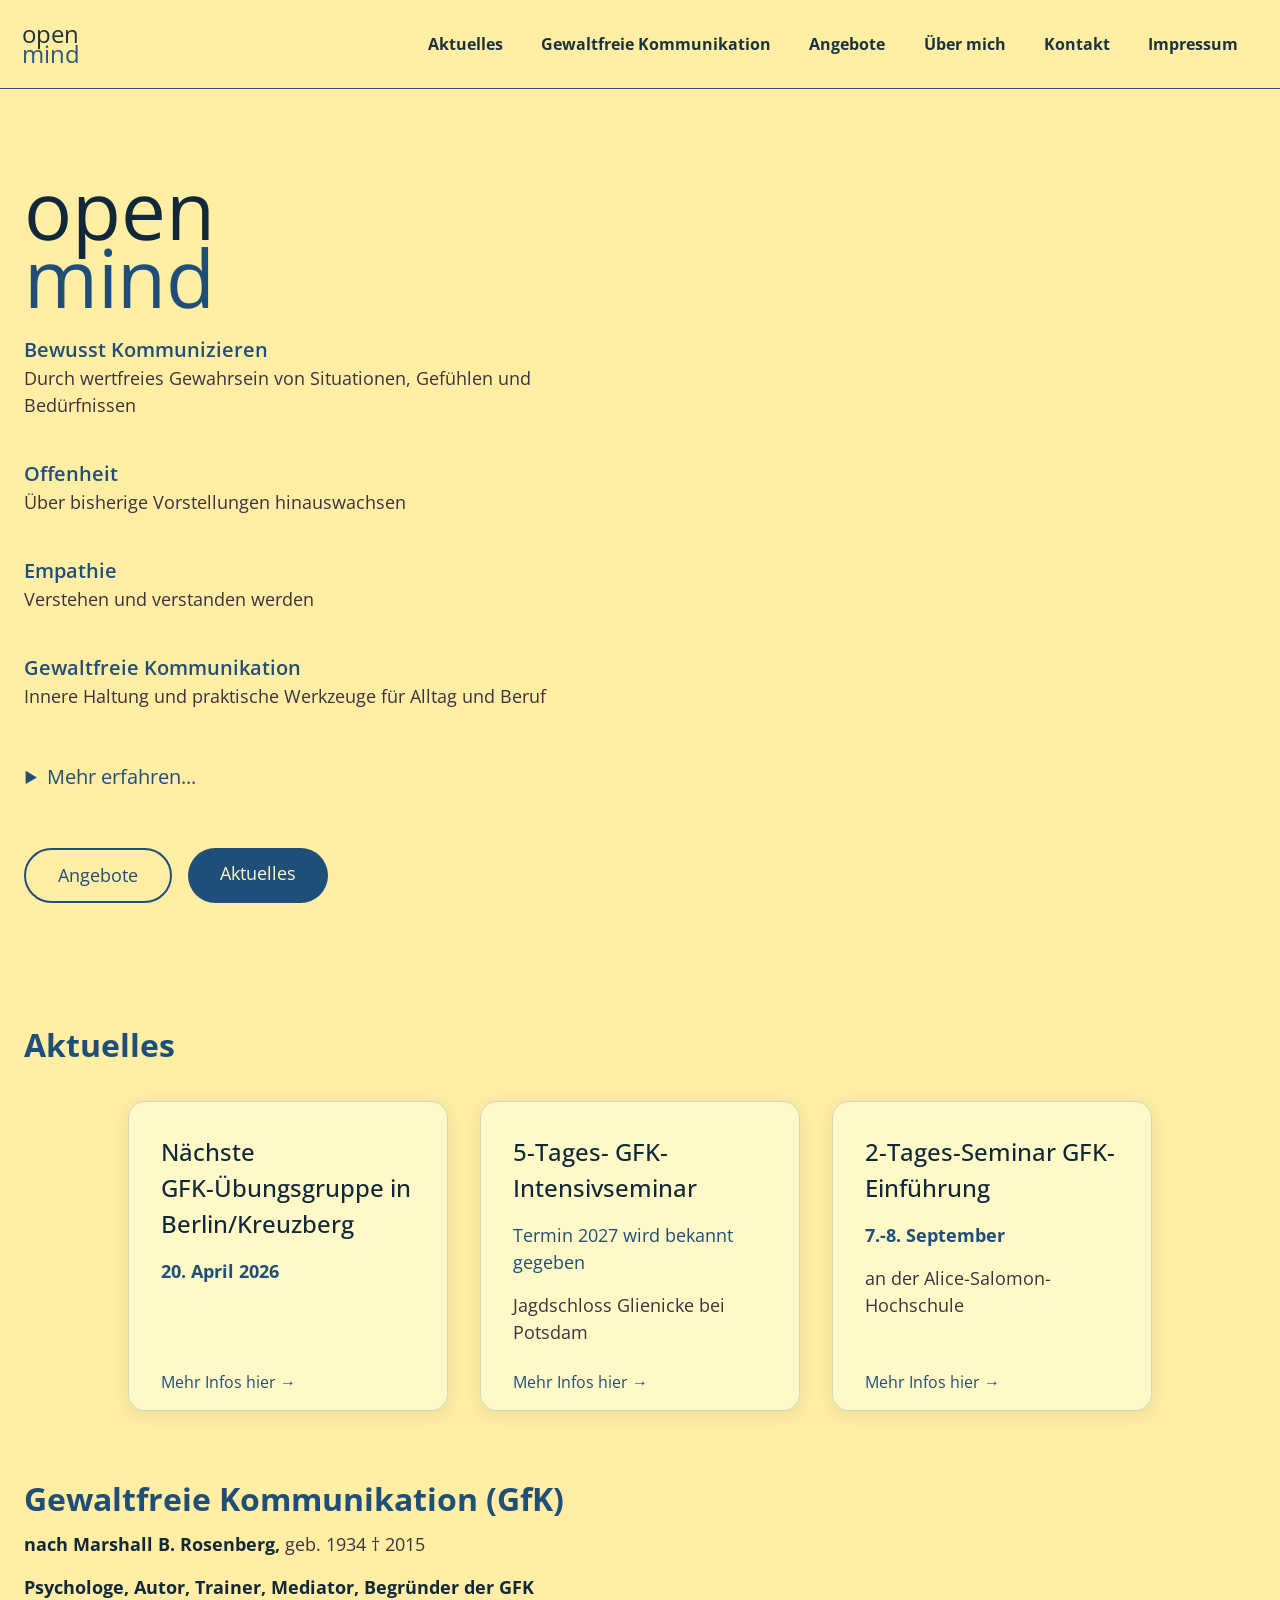
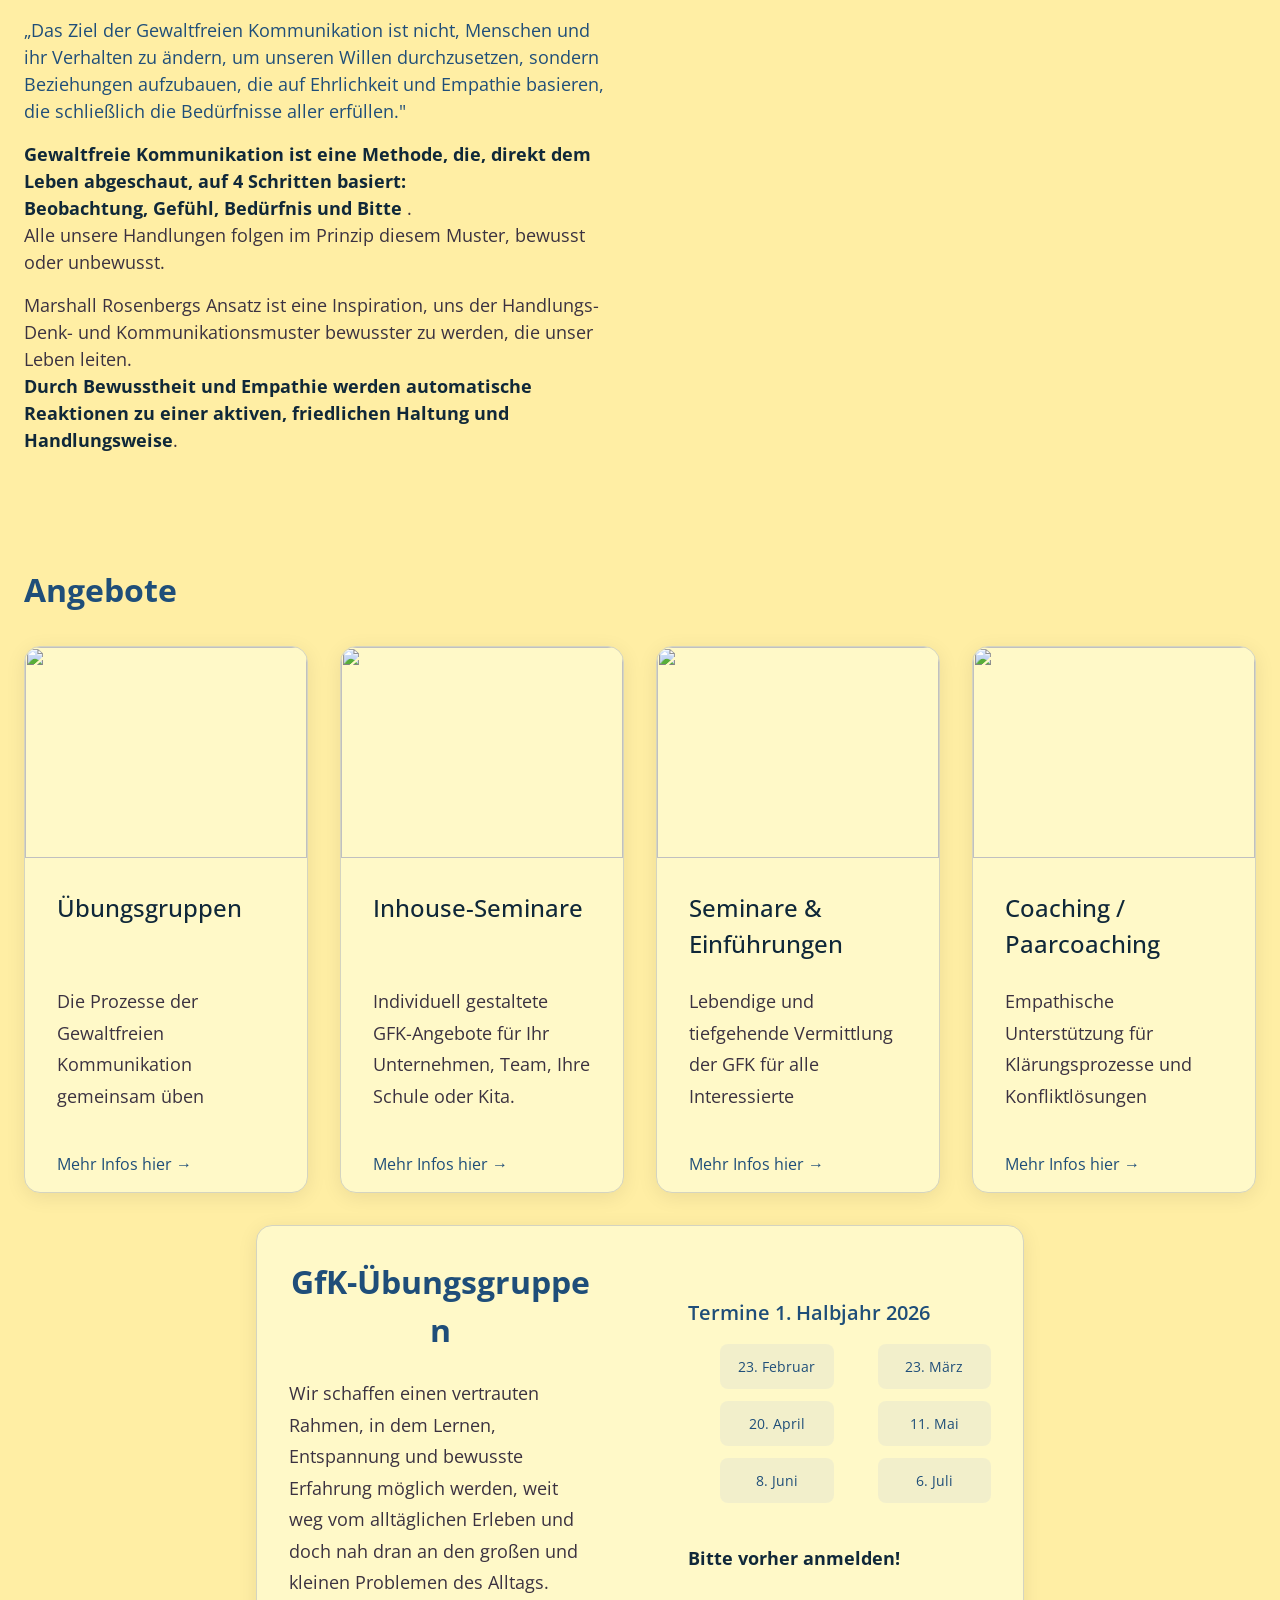
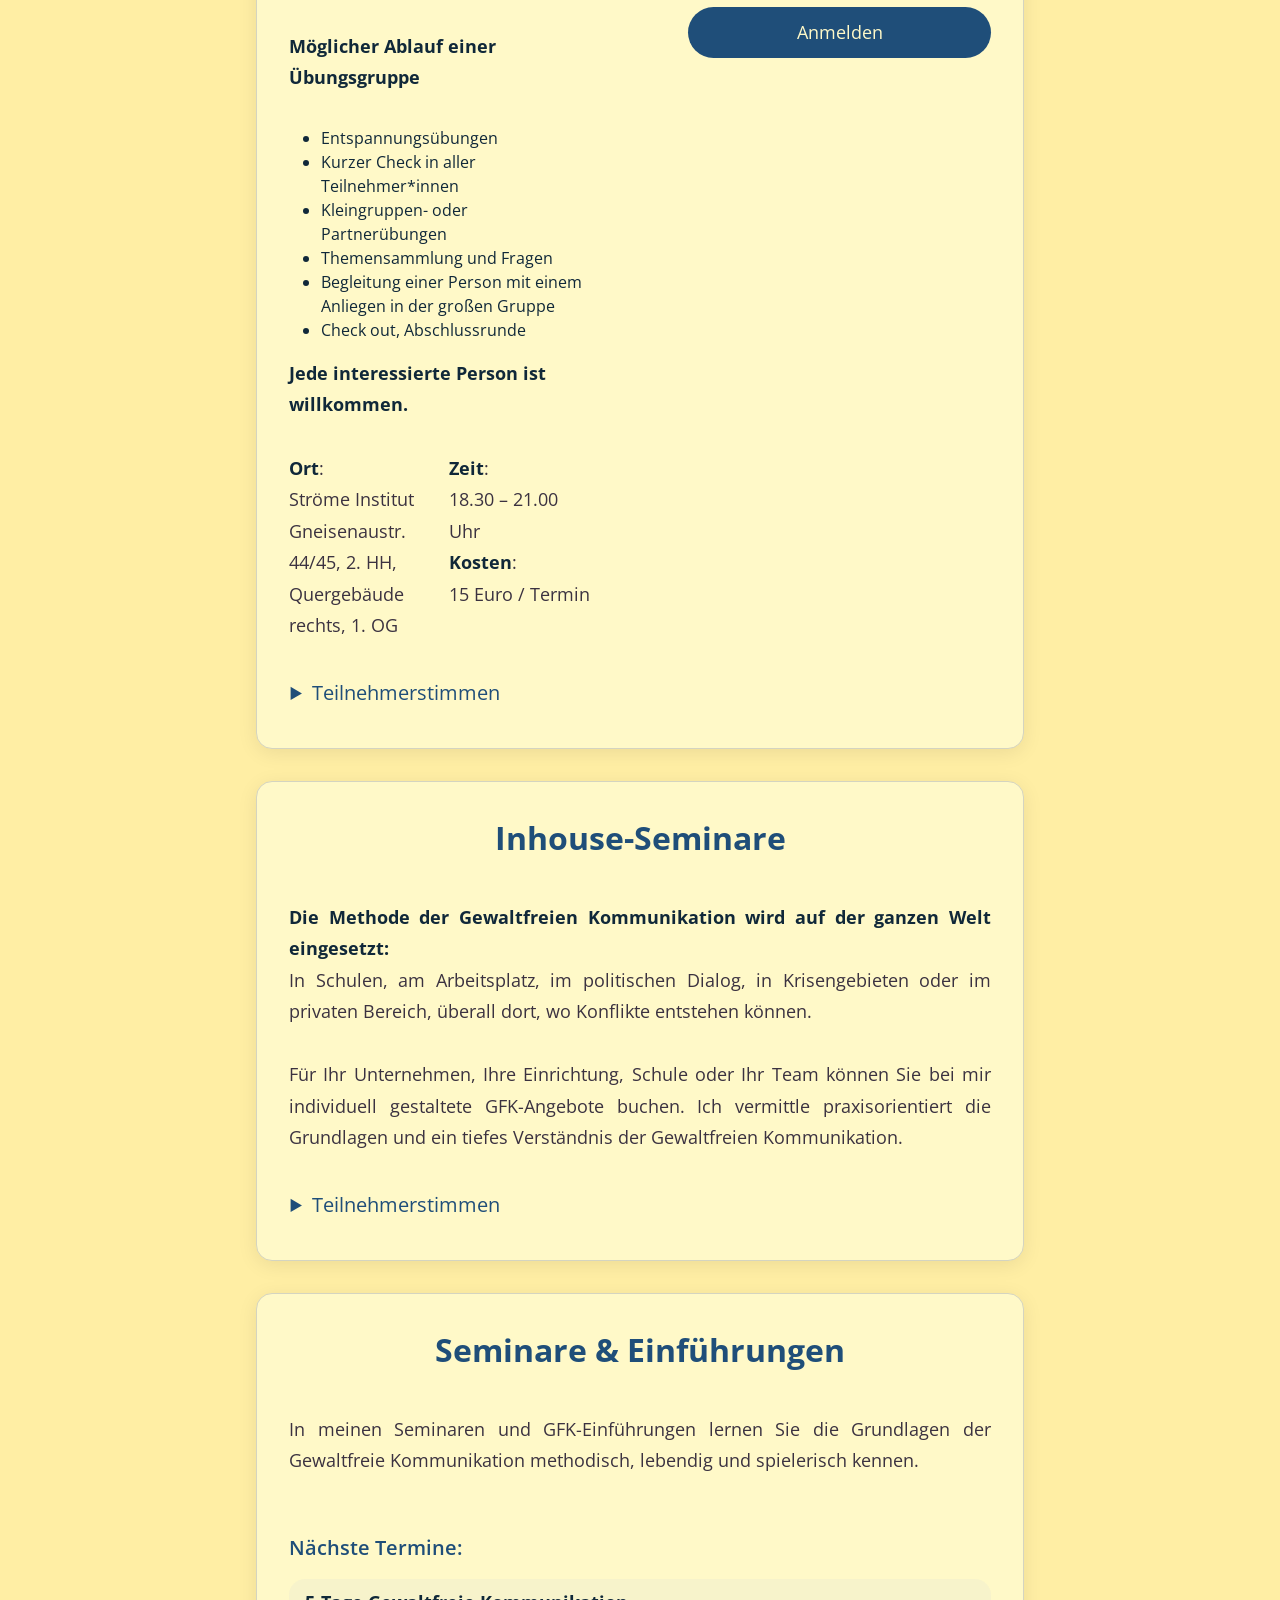
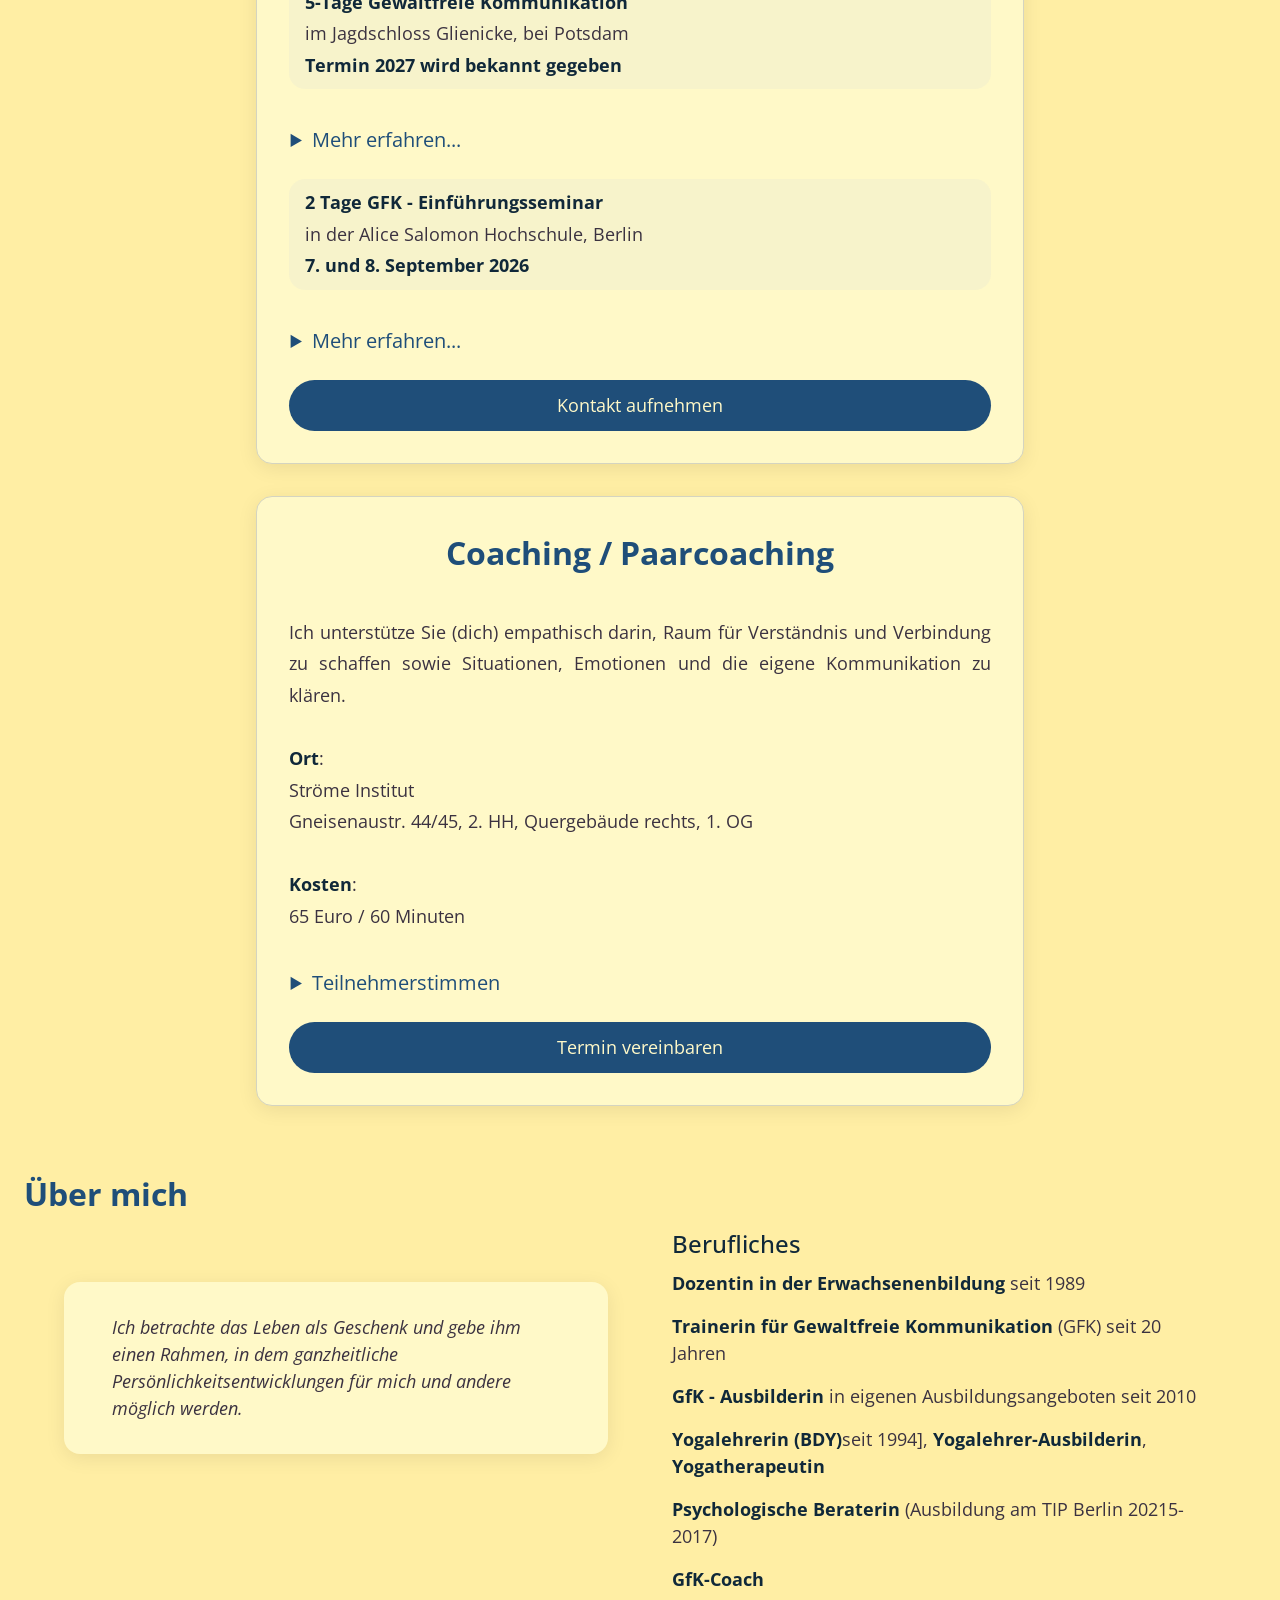
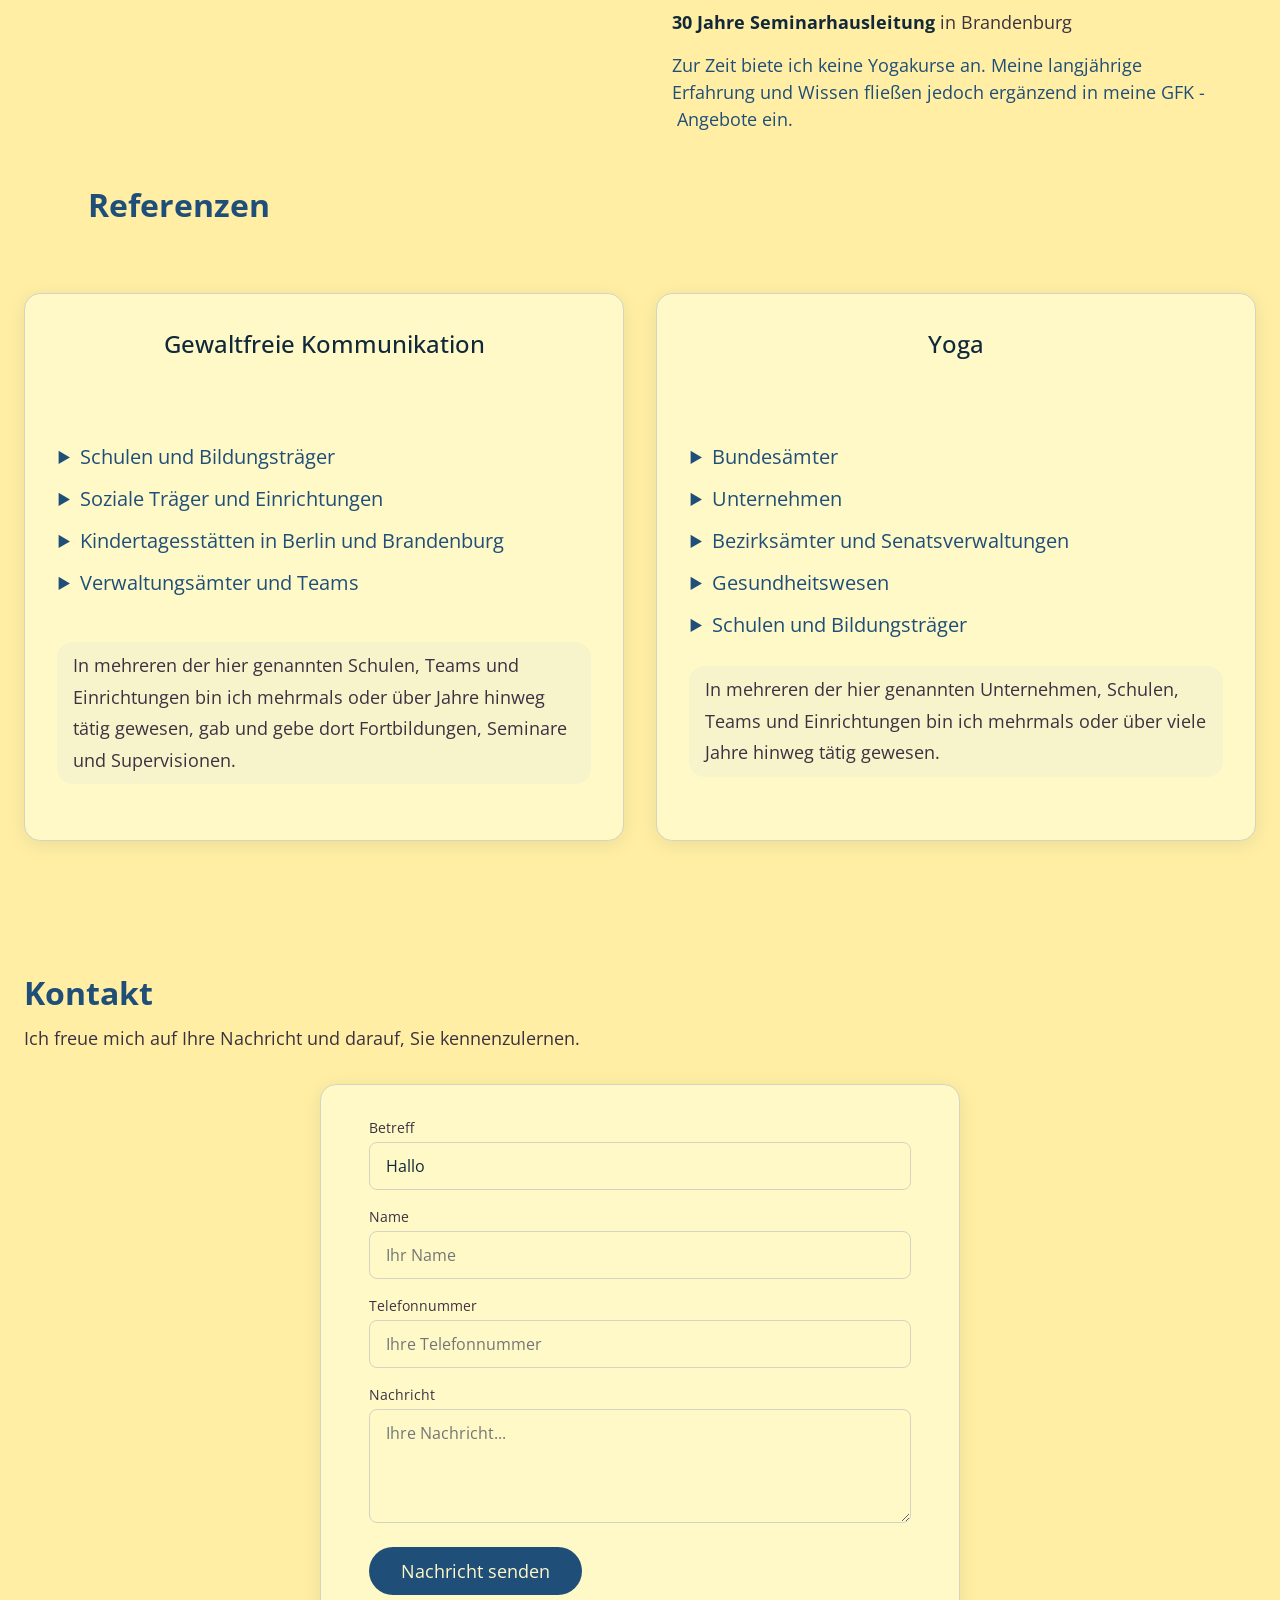
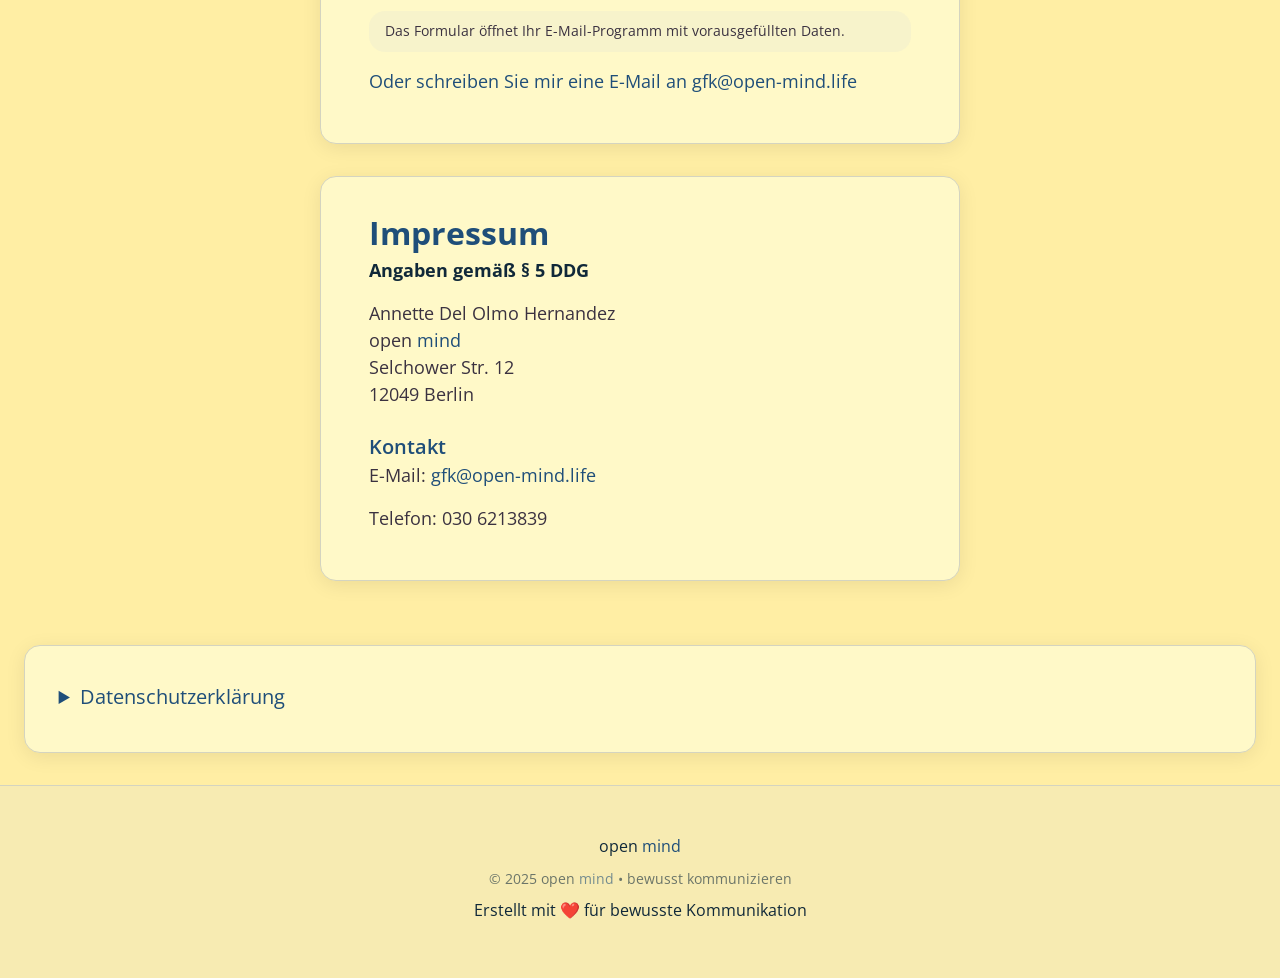
==== commit 425a01f5: "two-line nav logo" ====
--- a/index.html
+++ b/index.html
@@ -1,43 +1,50 @@
 <!DOCTYPE html>
 <html lang="de">
-    <head>
-        <meta charset="UTF-8" />
-        <meta name="viewport" content="width=device-width, initial-scale=1.0" />
-        <!-- Preconnect for performance (keep existing) -->
-        <link rel="preconnect" href="https://fonts.gstatic.com" crossorigin />
-        <link href="https://fonts.googleapis.com/css2?family=Open+Sans:ital,wght@0,300..800;1,300..800&display=swap" rel="stylesheet" />
-        <link rel="stylesheet" href="https://fonts.googleapis.com/css2?family=Material+Symbols+Rounded:opsz,wght,FILL,GRAD@20..48,100..700,0..1,-50..200" />
-        <!-- ENHANCED: SEO-optimized title with primary keywords -->
-        <title>open mind | GFK Berlin | Gewaltfreie Kommunikation Seminare & Coaching</title>
-        <!-- ENHANCED: Keyword-rich meta description -->
-        <meta name="description" content="Gewaltfreie Kommunikation (GFK) in Berlin: Seminare, Übungsgruppen, Coaching & Inhouse-Trainings nach Marshall Rosenberg. Empathische Kommunikation für Alltag und Beruf bei open mind." />
-        <!-- NEW: Keywords meta tag -->
-        <meta name="keywords" content="Gewaltfreie Kommunikation Berlin, GFK Berlin, GFK Seminare, GFK Coaching, Marshall Rosenberg Berlin, Übungsgruppe GFK, empathische Kommunikation, Konfliktlösung Berlin, Inhouse-Seminar GFK, GFK Kreuzberg, Nonviolent Communication" />
-        <!-- NEW: Author and language -->
-        <meta name="author" content="Annette Del Olmo Hernandez" />
-        <meta name="language" content="de" />
-        <!-- NEW: Canonical URL -->
-        <link rel="canonical" href="https://open-mind.life/" />
-        <!-- NEW: Open Graph tags for social media -->
-        <meta property="og:title" content="open mind • Gewaltfreie Kommunikation Berlin" />
-        <meta property="og:description" content="GFK Seminare, Übungsgruppen & Coaching in Berlin. Bewusste Kommunikation nach Marshall Rosenberg für mehr Empathie und Verbindung." />
-        <meta property="og:type" content="website" />
-        <meta property="og:url" content="https://open-mind.life/" />
-        <meta property="og:image" content="https://open-mind.life/images/die-seherin-spikerog-sc69501e86b207d-774.jpg" />
-        <meta property="og:locale" content="de_DE" />
-        <meta property="og:site_name" content="open mind" />
-        <!-- NEW: Twitter Card tags -->
-        <meta name="twitter:card" content="summary_large_image" />
-        <meta name="twitter:title" content="open mind • Gewaltfreie Kommunikation Berlin" />
-        <meta name="twitter:description" content="GFK Seminare, Übungsgruppen & Coaching in Berlin. Bewusste Kommunikation nach Marshall Rosenberg." />
-        <meta name="twitter:image" content="https://open-mind.life/images/die-seherin-spikerog-sc69501e86b207d-774.jpg" />
-        <!-- NEW: Geographic targeting -->
-        <meta name="geo.region" content="DE-BE" />
-        <meta name="geo.placename" content="Berlin" />
-        <meta name="geo.position" content="52.52;13.405" />
-        <meta name="ICBM" content="52.52, 13.405" />
-        <!-- NEW: LocalBusiness Schema - CRITICAL for local SEO -->
-        <script type="application/ld+json">
+
+<head>
+    <meta charset="UTF-8" />
+    <meta name="viewport" content="width=device-width, initial-scale=1.0" />
+    <!-- Preconnect for performance (keep existing) -->
+    <link rel="preconnect" href="https://fonts.gstatic.com" crossorigin />
+    <link href="https://fonts.googleapis.com/css2?family=Open+Sans:ital,wght@0,300..800;1,300..800&display=swap"
+        rel="stylesheet" />
+    <link rel="stylesheet"
+        href="https://fonts.googleapis.com/css2?family=Material+Symbols+Rounded:opsz,wght,FILL,GRAD@20..48,100..700,0..1,-50..200" />
+    <!-- ENHANCED: SEO-optimized title with primary keywords -->
+    <title>open mind | GFK Berlin | Gewaltfreie Kommunikation Seminare & Coaching</title>
+    <!-- ENHANCED: Keyword-rich meta description -->
+    <meta name="description"
+        content="Gewaltfreie Kommunikation (GFK) in Berlin: Seminare, Übungsgruppen, Coaching & Inhouse-Trainings nach Marshall Rosenberg. Empathische Kommunikation für Alltag und Beruf bei open mind." />
+    <!-- NEW: Keywords meta tag -->
+    <meta name="keywords"
+        content="Gewaltfreie Kommunikation Berlin, GFK Berlin, GFK Seminare, GFK Coaching, Marshall Rosenberg Berlin, Übungsgruppe GFK, empathische Kommunikation, Konfliktlösung Berlin, Inhouse-Seminar GFK, GFK Kreuzberg, Nonviolent Communication" />
+    <!-- NEW: Author and language -->
+    <meta name="author" content="Annette Del Olmo Hernandez" />
+    <meta name="language" content="de" />
+    <!-- NEW: Canonical URL -->
+    <link rel="canonical" href="https://open-mind.life/" />
+    <!-- NEW: Open Graph tags for social media -->
+    <meta property="og:title" content="open mind • Gewaltfreie Kommunikation Berlin" />
+    <meta property="og:description"
+        content="GFK Seminare, Übungsgruppen & Coaching in Berlin. Bewusste Kommunikation nach Marshall Rosenberg für mehr Empathie und Verbindung." />
+    <meta property="og:type" content="website" />
+    <meta property="og:url" content="https://open-mind.life/" />
+    <meta property="og:image" content="https://open-mind.life/images/die-seherin-spikerog-sc69501e86b207d-774.jpg" />
+    <meta property="og:locale" content="de_DE" />
+    <meta property="og:site_name" content="open mind" />
+    <!-- NEW: Twitter Card tags -->
+    <meta name="twitter:card" content="summary_large_image" />
+    <meta name="twitter:title" content="open mind • Gewaltfreie Kommunikation Berlin" />
+    <meta name="twitter:description"
+        content="GFK Seminare, Übungsgruppen & Coaching in Berlin. Bewusste Kommunikation nach Marshall Rosenberg." />
+    <meta name="twitter:image" content="https://open-mind.life/images/die-seherin-spikerog-sc69501e86b207d-774.jpg" />
+    <!-- NEW: Geographic targeting -->
+    <meta name="geo.region" content="DE-BE" />
+    <meta name="geo.placename" content="Berlin" />
+    <meta name="geo.position" content="52.52;13.405" />
+    <meta name="ICBM" content="52.52, 13.405" />
+    <!-- NEW: LocalBusiness Schema - CRITICAL for local SEO -->
+    <script type="application/ld+json">
     {
       "@context": "https://schema.org",
       "@type": "LocalBusiness",
@@ -74,8 +81,8 @@
       ]
     }
     </script>
-        <!-- NEW: Organization Schema -->
-        <script type="application/ld+json">
+    <!-- NEW: Organization Schema -->
+    <script type="application/ld+json">
     {
       "@context": "https://schema.org",
       "@type": "Organization",
@@ -97,8 +104,8 @@
       }
     }
     </script>
-        <!-- NEW: Event Schema for upcoming Übungsgruppe -->
-        <script type="application/ld+json">
+    <!-- NEW: Event Schema for upcoming Übungsgruppe -->
+    <script type="application/ld+json">
     {
       "@context": "https://schema.org",
       "@type": "Event",
@@ -141,8 +148,8 @@
       }
     }
     </script>
-        <!-- NEW: Service Schema for GFK Training offerings -->
-        <script type="application/ld+json">
+    <!-- NEW: Service Schema for GFK Training offerings -->
+    <script type="application/ld+json">
     {
       "@context": "https://schema.org",
       "@type": "Service",
@@ -195,698 +202,1134 @@
       }
     }
     </script>
-    </head>
-    <body>
-        <nav> <a href="#home">open <em>mind</em></a> <button id="nav-toggle" class="material-symbols-rounded" aria-label="Menü öffnen" aria-expanded="false">menu</button> <a href="#aktuelles"> Aktuelles </a> <a href="#gfk"> Gewaltfreie&nbsp;Kommunikation </a> <a href="#angebote"> Angebote </a> <a href="#annette"> Über&nbsp;mich </a> <a href="#kontakt"> Kontakt </a> <a href="#impressum"> Impressum </a> </nav>
-        <main>
-            <section id="home" class="hero">
-                <div class="hero-grid">
-                    <div class="hero-text sc-content">
-                        <h1>
-                            open 
-                            <br>
-                            <em>mind</em> 
-                        </h1>
-                        <h4>Bewusst Kommunizieren</h4>
-                        <p>Durch wertfreies Gewahrsein von Situationen, Gefühlen und Bedürfnissen</p>
-                        <h4>Offenheit</h4>
-                        <p>Über bisherige Vorstellungen hinauswachsen</p>
-                        <h4>Empathie</h4>
-                        <p>Verstehen und verstanden werden</p>
-                        <h4>Gewaltfreie Kommunikation</h4>
-                        <p>Innere Haltung und praktische Werkzeuge für Alltag und Beruf</p>
+</head>
+
+<body>
+    <nav> <a href="#home">open <br class="desktop-only"><em>mind</em></a> <button id="nav-toggle"
+            class="material-symbols-rounded" aria-label="Menü öffnen" aria-expanded="false">menu</button> <a
+            href="#aktuelles"> Aktuelles </a> <a href="#gfk"> Gewaltfreie&nbsp;Kommunikation </a> <a href="#angebote">
+            Angebote </a> <a href="#annette"> Über&nbsp;mich </a> <a href="#kontakt"> Kontakt </a> <a href="#impressum">
+            Impressum </a> </nav>
+    <main>
+        <section id="home" class="hero">
+            <div class="hero-grid">
+                <div class="hero-text sc-content">
+                    <h1>
+                        open
+                        <br>
+                        <em>mind</em>
+                    </h1>
+                    <h4>Bewusst Kommunizieren</h4>
+                    <p>Durch wertfreies Gewahrsein von Situationen, Gefühlen und Bedürfnissen</p>
+                    <h4>Offenheit</h4>
+                    <p>Über bisherige Vorstellungen hinauswachsen</p>
+                    <h4>Empathie</h4>
+                    <p>Verstehen und verstanden werden</p>
+                    <h4>Gewaltfreie Kommunikation</h4>
+                    <p>Innere Haltung und praktische Werkzeuge für Alltag und Beruf</p>
+                </div>
+                <details class="sc-content" style="position: relative; top: -1rem;">
+                    <summary>Mehr erfahren...</summary>
+                    <p> <strong>open <em>mind</em></strong> ist eine Erinnerung daran, Offenheit zu praktizieren. Sie
+                        ist die Grundlage für eine bewusste Erfahrung, die uns über unsere bisherigen Annahmen und
+                        Vorstellungen hinausführt und sich auch in unserem Ausdruck und in unserer Kommunikation zeigt.
+                    </p>
+                    <p> Bewusster zu werden ist sowohl ein völlig individueller als auch ein gesellschaftlicher Prozess,
+                        denn wir alle sind geprägt von Jahrhunderte alten Strukturen und persönlicher Geschichte. </p>
+                    <p> Die Angebote, die Sie hier finden, bieten Ihnen und euch ein lebendiges, gemeinsames Lernen auf
+                        Augenhöhe. </p>
+                </details>
+                <div class="hero-buttons"> <a href="#angebote" class="btn-outline">Angebote</a> <a href="#aktuelles"
+                        class="btn-primary">Aktuelles</a> </div>
+                <div class="hero-image sc-content">
+                    <img alt="" style="width:58.80342%;"
+                        src="images/die-seherin-spikerog-strahlend-sc69bfec6c3c1fe-320.jpg"
+                        srcset="images/die-seherin-spikerog-strahlend-sc69bfec6c3c1fe-774.jpg 774w,images/die-seherin-spikerog-strahlend-sc69bfec6c3c1fe-320.jpg 320w">
+                </div>
+            </div>
+        </section>
+        <section id="aktuelles">
+            <h2>Aktuelles</h2>
+            <div class="card-grid aktuelles-grid">
+                <article class="card sc-content">
+                    <h3>Nächste GFK-Übungsgruppe in Berlin/Kreuzberg</h3>
+                    <p> <strong><em>20. April 2026</em></strong> </p>
+                    <a href="#gruppen">Mehr Infos hier →</a>
+                </article>
+                <article class="card sc-content">
+                    <h3>5-Tages- GFK- Intensivseminar</h3>
+                    <p class="blau">Termin 2027 wird bekannt gegeben </p>
+                    <p>Jagdschloss Glienicke bei Potsdam</p>
+                    <a href="#seminare">Mehr Infos hier →</a>
+                </article>
+                <article class="card sc-content">
+                    <h3>2-Tages-Seminar GFK-Einführung</h3>
+                    <p> <strong><em>7.-8. September</em></strong> </p>
+                    <p>an der Alice-Salomon-Hochschule</p>
+                    <a href="#seminare">Mehr Infos hier →</a>
+                </article>
+            </div>
+        </section>
+        <section id="gfk">
+            <div class="hero-grid">
+                <div class="hero-text sc-content">
+                    <h2>Gewaltfreie Kommunikation (GfK)</h2>
+                    <p><strong>nach Marshall B. Rosenberg, </strong>geb. 1934 † 2015<strong></strong></p>
+                    <p> <strong>Psychologe, Autor, Trainer, Mediator, Begründer der GFK</strong></p>
+                    <p class="blau"><em> „Das Ziel der Gewaltfreien Kommunikation ist nicht, Menschen und ihr Verhalten
+                            zu ändern, um unseren Willen durchzusetzen, sondern Beziehungen aufzubauen, die auf
+                            Ehrlichkeit und Empathie basieren, die schließlich die Bedürfnisse aller erfüllen." </em>
+                    </p>
+                    <p>
+                        <strong>
+                            Gewaltfreie Kommunikation ist eine Methode, die, direkt dem Leben abgeschaut, auf 4
+                            Schritten basiert:
+                            <br>
+                            Beobachtung, Gefühl, Bedürfnis und Bitte
+                        </strong>
+                        .
+                        <br>
+                        Alle unsere Handlungen folgen im Prinzip diesem Muster, bewusst oder unbewusst.
+                    </p>
+                    <p>
+                        Marshall Rosenbergs Ansatz ist eine Inspiration, uns der Handlungs- Denk- und
+                        Kommunikationsmuster bewusster zu werden, die unser Leben leiten.
+                        <br>
+                        <strong>Durch Bewusstheit und Empathie werden automatische Reaktionen zu einer aktiven,
+                            friedlichen Haltung und Handlungsweise</strong>.
+                    </p>
+                </div>
+                <div class="sc-content gfk-image">
+                    <img alt="" style="width:52.7027%;" src="images/prozess-hellgelb-5-sc6982bcf6251e7-320.jpg"
+                        srcset="images/prozess-hellgelb-5-sc6982bcf6251e7-1280.jpg 1280w,images/prozess-hellgelb-5-sc6982bcf6251e7-960.jpg 960w,images/prozess-hellgelb-5-sc6982bcf6251e7-640.jpg 640w,images/prozess-hellgelb-5-sc6982bcf6251e7-320.jpg 320w">
+                </div>
+            </div>
+        </section>
+        <section id="angebote">
+            <h2>Angebote</h2>
+            <div class="angebote-grid">
+                <article class="card angebot">
+                    <div class="card-image sc-content">
+                        <img alt="" style="width: 100%" src="images/foto-ubungsggruppe-sc69502e7a3b701-320.jpg"
+                            srcset=" images/foto-ubungsggruppe-sc69502e7a3b701-765.jpg 765w, images/foto-ubungsggruppe-sc69502e7a3b701-320.jpg 320w ">
                     </div>
-                    <details class="sc-content" style="position: relative; top: -1rem;">
-                        <summary>Mehr erfahren...</summary>
-                        <p> <strong>open <em>mind</em></strong> ist eine Erinnerung daran, Offenheit zu praktizieren. Sie ist die Grundlage für eine bewusste Erfahrung, die uns über unsere bisherigen Annahmen und Vorstellungen hinausführt und sich auch in unserem Ausdruck und in unserer Kommunikation zeigt. </p>
-                        <p> Bewusster zu werden ist sowohl ein völlig individueller als auch ein gesellschaftlicher Prozess, denn wir alle sind geprägt von Jahrhunderte alten Strukturen und persönlicher Geschichte. </p>
-                        <p> Die Angebote, die Sie hier finden, bieten Ihnen und euch ein lebendiges, gemeinsames Lernen auf Augenhöhe. </p>
-                    </details>
-                    <div class="hero-buttons"> <a href="#angebote" class="btn-outline">Angebote</a> <a href="#aktuelles" class="btn-primary">Aktuelles</a> </div>
-                    <div class="hero-image sc-content">
-                        <img alt="" style="width:58.80342%;" src="images/die-seherin-spikerog-strahlend-sc69bfec6c3c1fe-320.jpg" srcset="images/die-seherin-spikerog-strahlend-sc69bfec6c3c1fe-774.jpg 774w,images/die-seherin-spikerog-strahlend-sc69bfec6c3c1fe-320.jpg 320w">
+                    <div class="card-body sc-content">
+                        <h3>Übungsgruppen</h3>
+                        <p> Die Prozesse der Gewaltfreien Kommunikation gemeinsam üben </p>
+                        <a href="#gruppen">Mehr Infos hier →</a>
+                    </div>
+                </article>
+                <article class="card angebot">
+                    <div class="card-image sc-content">
+                        <img alt="" style="width: 100%"
+                            src="images/foto-seminare-u-einfuhrungen-sc69502eeae7d23-320.jpg"
+                            srcset=" images/foto-seminare-u-einfuhrungen-sc69502eeae7d23-1280.jpg 1280w, images/foto-seminare-u-einfuhrungen-sc69502eeae7d23-960.jpg 960w, images/foto-seminare-u-einfuhrungen-sc69502eeae7d23-640.jpg 640w, images/foto-seminare-u-einfuhrungen-sc69502eeae7d23-320.jpg 320w ">
+                    </div>
+                    <div class="card-body sc-content">
+                        <h3>Inhouse-Seminare</h3>
+                        <p>Individuell gestaltete GFK-Angebote für Ihr Unternehmen, Team, Ihre Schule oder Kita. </p>
+                        <a href="#inhouse">Mehr Infos hier →</a>
+                    </div>
+                </article>
+                <article class="card angebot">
+                    <div class="card-image sc-content">
+                        <img alt="" style="width: 100%" src="images/fotos-von-den-tn-5-sc69502f7cc066a-320.jpg"
+                            srcset=" images/fotos-von-den-tn-5-sc69502f7cc066a-864.jpg 864w, images/fotos-von-den-tn-5-sc69502f7cc066a-640.jpg 640w, images/fotos-von-den-tn-5-sc69502f7cc066a-320.jpg 320w ">
+                    </div>
+                    <div class="card-body sc-content">
+                        <h3>Seminare &amp; Einführungen</h3>
+                        <p> Lebendige und tiefgehende Vermittlung der GFK für alle Interessierte </p>
+                        <a href="#seminare">Mehr Infos hier →</a>
+                    </div>
+                </article>
+                <article class="card angebot">
+                    <div class="card-image sc-content">
+                        <img alt="" style="width: 100%" src="images/2-korbstuhle-sc6950457285a43-320.jpg"
+                            srcset=" images/2-korbstuhle-sc6950457285a43-1280.jpg 1280w, images/2-korbstuhle-sc6950457285a43-960.jpg 960w, images/2-korbstuhle-sc6950457285a43-640.jpg 640w, images/2-korbstuhle-sc6950457285a43-320.jpg 320w ">
+                    </div>
+                    <div class="card-body sc-content">
+                        <h3>Coaching / Paarcoaching</h3>
+                        <p>
+                            Empathische Unterstützung für Klärungsprozesse und
+                            <br>
+                            Konfliktlösungen
+                        </p>
+                        <a href="#coaching">Mehr Infos hier →</a>
+                    </div>
+                </article>
+            </div>
+            <article class="card angebot-card" id="gruppen">
+                <div class="uebungsgruppen-grid">
+                    <div class="card-body sc-content">
+                        <h2 style="text-align: center;">GfK-Übungsgruppen</h2>
+                        <img alt="" style="width:0%;" class="mobileonly"
+                            src="images/fotos-von-den-tn-sc6964384070b84-320.jpg"
+                            srcset="images/fotos-von-den-tn-sc6964384070b84-864.jpg 864w,images/fotos-von-den-tn-sc6964384070b84-640.jpg 640w,images/fotos-von-den-tn-sc6964384070b84-320.jpg 320w">
+                        <p> Wir schaffen einen vertrauten Rahmen, in dem Lernen, Entspannung und bewusste Erfahrung
+                            möglich werden, weit weg vom alltäglichen Erleben und doch nah dran an den großen und
+                            kleinen Problemen des Alltags. </p>
+                        <p> <strong> Möglicher Ablauf einer Übungsgruppe </strong> </p>
+                        <ul>
+                            <li>Entspannungsübungen</li>
+                            <li>Kurzer Check in aller Teilnehmer*innen</li>
+                            <li>Kleingruppen- oder Partnerübungen</li>
+                            <li>Themensammlung und Fragen</li>
+                            <li>Begleitung einer Person mit einem Anliegen in der großen Gruppe</li>
+                            <li>Check out, Abschlussrunde</li>
+                        </ul>
+                        <p><strong>Jede interessierte Person ist willkommen. </strong> </p>
+                        <div style="display:grid;grid-template-columns:1fr 1fr;gap: 1em;">
+                            <p>
+                                <strong>Ort</strong>:
+                                <br>
+                                Ströme Institut
+                                <br>
+                                Gneisenaustr. 44/45, 2. HH, Quergebäude rechts, 1. OG
+                            </p>
+                            <p>
+                                <strong>Zeit</strong>:
+                                <br>
+                                18.30 – 21.00 Uhr
+                                <br>
+                                <strong>Kosten</strong>:
+                                <br>
+                                15 Euro / Termin
+                            </p>
+                        </div>
+                        <p class="ausklapp-anfang">Teilnehmerstimmen</p>
+                        <h4>Maria</h4>
+                        <p class="zitat">
+                            GFK ist ein Prozess, der durch Worte nicht beschrieben werden kann (Empathie für sich und
+                            das Gegenüber). GFK kann nur erlebt und durchlebt werden.
+                            <br>
+                            Es ist unglaublich, was durch GFK in Erscheinung treten darf!
+                            <br>
+                            Annette, ich habe zu dir sehr viel Vertrauen. Der Kontakt auf Augenhöhe tut gut.
+                        </p>
+                        <h4>Steffi</h4>
+                        <p class="zitat">
+                            Liebe Annette,
+                            <br>
+                            Du schaffst mit der Übungsgruppe für mich einen Schutzraum. Ich weiß, ich kann da hingehen
+                            und sein, die ich bin und über das reden, was mich gerade bewegt. Es gibt keine Konkurrenz
+                            (!), es gibt kein Problem, das "zu klein" wäre, um nicht ernst genommen zu werden. Ich werde
+                            gehört und empathisch begleitet. Alle Gefühle sind willkommen. Auch was ich selbst nicht
+                            verstehe, darf ich ausdrücken. Du wirst es ernst nehmen und die Gruppe wird mich
+                            unterstützen, den Punkt zu finden, an dem ich mir gerade "im Weg stehe". Und vielleicht
+                            sogar einen Ausblick zu wagen, wo mein Weg weitergehen könnte. Ich fühle mich mit Euch
+                            verbunden und von Euch gehört und beides macht mich glücklich.
+                            <br>
+                            Danke Annette, dass Du diesen Raum öffnest mit Deinem Verständnis und Deinem
+                            vorurteilsfreien Mitgefühl.
+                        </p>
+                        <h4>Eva</h4>
+                        <p class="zitat">
+                            Das Besondere an GFK ist, dass keine Diagnosen gestellt werden.
+                            <br>
+                            Beruhigend: Keiner deutet, keiner weiß schon Bescheid, packt in Schubladen…
+                            <br>
+                            Die Kunst besteht darin, durch Üben näher an etwas zu kommen, das jede_r kann und aber doch
+                            wenig praktiziert hat – bisher. Wir sind geübt im Lesen von Situationen, im Interpretieren
+                            und im Schnelle-Schlüsse-Ziehen. Wir sind nicht sehr geübt im Wahrnehmen von uns selbst und
+                            im Wahrnehmen des anderen…
+                            <br>
+                            Annette erlebe ich als erfahrene, suchende Begleiterin auf diesem Weg. 
+                        </p>
+                        <p class="ausklapp-ende">Teilnehmerstimmen</p>
+                    </div>
+                    <div class="card-body sc-content">
+                        <img alt="" class="desktoponly" style="width:87.12871%;"
+                            src="images/fotos-von-den-tn-sc6964384070b84-320.jpg"
+                            srcset="images/fotos-von-den-tn-sc6964384070b84-864.jpg 864w,images/fotos-von-den-tn-sc6964384070b84-640.jpg 640w,images/fotos-von-den-tn-sc6964384070b84-320.jpg 320w">
+                        <h4>Termine 1. Halbjahr 2026</h4>
+                        <ul class="termine-list">
+                            <li><a href="#kontakt" data-subject="Anmeldung Übungsabend 23.02.2026"
+                                    data-message="Hiermit möchte ich mich für die GfK-Übungsgruppe am 23.02.2026 anmelden.">23.
+                                    Februar</a></li>
+                            <li><a href="#kontakt" data-subject="Anmeldung Übungsabend 23.03.2026"
+                                    data-message="Hiermit möchte ich mich für die GfK-Übungsgruppe am 23.03.2026 anmelden.">23.
+                                    März</a> </li>
+                            <li><a href="#kontakt" data-subject="Anmeldung Übungsabend 20.04.2026"
+                                    data-message="Hiermit möchte ich mich für die GfK-Übungsgruppe am 20.04.2026 anmelden.">20.
+                                    April</a> </li>
+                            <li><a href="#kontakt" data-subject="Anmeldung Übungsabend 11.05.2026"
+                                    data-message="Hiermit möchte ich mich für die GfK-Übungsgruppe am 11.05.2026 anmelden.">11.
+                                    Mai</a> </li>
+                            <li><a href="#kontakt" data-subject="Anmeldung Übungsabend 08.06.2026"
+                                    data-message="Hiermit möchte ich mich für die GfK-Übungsgruppe am 08.06.2026 anmelden.">8.
+                                    Juni</a> </li>
+                            <li><a href="#kontakt" data-subject="Anmeldung Übungsabend 06.07.2026"
+                                    data-message="Hiermit möchte ich mich für die GfK-Übungsgruppe am 06.07.2026 anmelden.">6.
+                                    Juli</a> </li>
+                        </ul>
+                        <p><strong>Bitte vorher anmelden!</strong></p>
+                        <a href="#kontakt" class="btn-primary" data-subject="Anmeldung Übungsabend"
+                            data-message="Hiermit möchte ich mich für die nächste GfK-Übungsgruppe anmelden.">Anmelden</a>
                     </div>
                 </div>
-            </section>
-            <section id="aktuelles">
-                <h2>Aktuelles</h2>
-                <div class="card-grid aktuelles-grid">
-                    <article class="card sc-content">
-                        <h3>Nächste GFK-Übungsgruppe in Berlin/Kreuzberg</h3>
-                        <p> <strong><em>20. April 2026</em></strong> </p>
-                        <a href="#gruppen">Mehr Infos hier →</a> 
-                    </article>
-                    <article class="card sc-content">
-                        <h3>5-Tages- GFK- Intensivseminar</h3>
-                        <p class="blau">Termin 2027 wird bekannt gegeben </p>
-                        <p>Jagdschloss Glienicke bei Potsdam</p>
-                        <a href="#seminare">Mehr Infos hier →</a> 
-                    </article>
-                    <article class="card sc-content">
-                        <h3>2-Tages-Seminar GFK-Einführung</h3>
-                        <p> <strong><em>7.-8. September</em></strong> </p>
-                        <p>an der Alice-Salomon-Hochschule</p>
-                        <a href="#seminare">Mehr Infos hier →</a> 
-                    </article>
+            </article>
+            <article class="card justify-text angebot-card" id="inhouse">
+                <div class="card-body sc-content">
+                    <h2 style="text-align: center;">Inhouse-Seminare</h2>
+                    <img alt="" style="width:35.04274%;" src="images/grundgefuehle-fotos-sc696cf046b3d06-320.png"
+                        srcset="images/grundgefuehle-fotos-sc696cf046b3d06-614.png 614w,images/grundgefuehle-fotos-sc696cf046b3d06-320.png 320w">
+                    <p>
+                        <strong>Die Methode der Gewaltfreien Kommunikation wird auf der ganzen Welt eingesetzt:</strong>
+                        <br>
+                        In Schulen, am Arbeitsplatz, im politischen Dialog, in Krisengebieten oder im privaten Bereich,
+                        überall dort, wo Konflikte entstehen können.
+                        <br>
+                        <br>
+                        Für Ihr Unternehmen, Ihre Einrichtung, Schule oder Ihr Team können Sie bei mir individuell
+                        gestaltete GFK-Angebote buchen. Ich vermittle praxisorientiert die Grundlagen und ein tiefes
+                        Verständnis der Gewaltfreien Kommunikation.
+                    </p>
+                    <p class="ausklapp-anfang">Teilnehmerstimmen</p>
+                    <h4>Waldseeschule</h4>
+                    <p>
+                        Annette führte eine Fortbildungsreihe bei uns in der Waldseeschule durch, die äußerst
+                        bereichernd war. Annette überzeugte durch hohe Kompetenz, eine zugewandte und einfühlsame
+                        Haltung sowie große Flexibilität im Umgang mit unseren Bedürfnissen. Dank ihrer klaren
+                        Vermittlung und wertschätzenden Art konnten wir die Prinzipien der gewaltfreien Kommunikation
+                        direkt in den Schulalltag übertragen. Sehr empfehlenswert!
+                        <br>
+                         
+                    </p>
+                    <h4>Berliner Stadtmission</h4>
+                    <p> GfK - das ist wirklich eine große Sache! Annette gelingt es, sie so zu portionieren, dass sie
+                        leicht verdaulich bleibt! Wir haben in den zwei kurzweiligen und spannenden Tagen eine gute
+                        Vorstellung davon bekommen, wie bereichernd diese Art der Kommunikation ist - und Lust, es
+                        selber auszuprobieren! Danke, liebe Annette für deine Energie und dein Wissen, das du uns zur
+                        Verfügung gestellt hast!  </p>
+                    <h4>Sozialpädiatrisches Zentrum Prenzlauer Berg</h4>
+                    <p>Unser Team bekam eine Einführung in die Grundlagen der GfK und erlebte durch Annette einen sehr
+                        lebendigen und einfühlsamen Tag mit wertvollen Strategien für die Verbindung zu einem selbst und
+                        im Umgang mit miteinander. Wir alle möchten weiter üben die Wolfsohren gegen "Giraffenohren"
+                        auszutauschen und freuen uns über vertiefenden Input mit Annette.  </p>
+                    <h4>Ina Kindergarten / Kita SieKids</h4>
+                    <p>Ich habe dieses Seminar gebucht, weil ich mir erhoffte, etwas lernen zu können, das dem Team eine
+                        bessere Kommunikation mit anderen Menschen ermöglicht. Jetzt wissen wir, dass die GFK von M.
+                        Rosenberg viel mehr ist als das. Es ist nicht nur ein Handwerkszeug für empathischeres
+                        Kommunizieren, es ist etwas viel Größeres: Wir sehen in der GFK eine Lebensphilosophie. Wir
+                        möchten uns allem bei Annette bedanken, wir finden es toll, dass sie diese Arbeit macht, weil es
+                        uns Hoffnung macht. Wir haben etwas kennengelernt, dass in uns selbst, in menschlichen
+                        Beziehungen und am Ende auch in der Welt für mehr Frieden sorgen kann.  </p>
+                    <p clas="ausklapp-ende"></p>
+                    <a href="#kontakt" class="btn-primary" data-subject="Anfrage Inhouse-Seminar"
+                        data-message="Ich hätte gerne mehr Informationen zu Inhouse-Seminaren.">Kontakt aufnehmen</a>
                 </div>
-            </section>
-            <section id="gfk">
-                <div class="hero-grid">
-                    <div class="hero-text sc-content">
-                        <h2>Gewaltfreie Kommunikation (GfK)</h2>
-                        <p><strong>nach Marshall B. Rosenberg, </strong>geb. 1934 † 2015<strong></strong></p>
-                        <p> <strong>Psychologe, Autor, Trainer, Mediator, Begründer der GFK</strong></p>
-                        <p class="blau"><em> „Das Ziel der Gewaltfreien Kommunikation ist nicht, Menschen und ihr Verhalten zu ändern, um unseren Willen durchzusetzen, sondern Beziehungen aufzubauen, die auf Ehrlichkeit und Empathie basieren, die schließlich die Bedürfnisse aller erfüllen." </em> </p>
+            </article>
+            <article class="card justify-text angebot-card" id="seminare">
+                <div class="card-body sc-content">
+                    <h2 style="text-align: center;">Seminare &amp; Einführungen</h2>
+                    <img alt="" style="width:45.01425%;" src="images/seminare-bearbeitet-sc696cf8fc0626b-320.jpg"
+                        srcset="images/seminare-bearbeitet-sc696cf8fc0626b-1280.jpg 1280w,images/seminare-bearbeitet-sc696cf8fc0626b-960.jpg 960w,images/seminare-bearbeitet-sc696cf8fc0626b-640.jpg 640w,images/seminare-bearbeitet-sc696cf8fc0626b-320.jpg 320w">
+                    <p> In meinen Seminaren und GFK-Einführungen lernen Sie die Grundlagen der Gewaltfreie Kommunikation
+                        methodisch, lebendig und spielerisch kennen. </p>
+                    <h4>Nächste Termine:</h4>
+                    <p class="info">
+                        <strong>5-Tage Gewaltfreie Kommunikation</strong>
+                        <br>
+                        <strong> </strong>im Jagdschloss Glienicke, bei Potsdam
+                        <strong>
+                            <br>
+                            Termin 2027 wird bekannt gegeben
+                        </strong>
+                    </p>
+                    <p class="ausklapp-anfang">Mehr erfahren...</p>
+                    <p>Dieses Intensiv-Seminar ist ein Angebot des Sozialpädagogischen Fortbildungsinstitutes Berlin
+                        Brandenburg (SFBB) für alle Interessierte, die in der Jugend-und Kinderarbeit beschäftigt sind.
+                    </p>
+                    <p>5 Tage lang werden wir eine Gemeinschaft bilden, die zusammen lernt und sich gegenseitig
+                        unterstützt. Es wird ein abwechslungsreiches Seminarprogramm geben, das den eigenen
+                        Erfahrungsreichtum mit der Gewaltfreien Kommunikation tief unterstützen kann. Die wasserreiche
+                        und parkähnliche Umgebung, die großzügigen Seminarräume, die serviceorientierte Unterkunft (wenn
+                        gewünscht) und Verpflegung während des Seminars wissen wir immer sehr zu schätzen!</p>
+                    <p> Das Seminar wird Katarina Gens und Annette Del Olmo Hernandez geleitet, die dieses GFK-Angebot
+                        jährlich, seit 2010, in Zusammenarbeit mit dem SFBB geben. Vorkenntnisse sind nicht notwendig!
+                    </p>
+                    <h4>Ort</h4>
+                    <p>SFBB/Jagdschloss Glienicke, Königstr. 36 b, 14109 Berlin – Wannsee</p>
+                    <h4>Termin</h4>
+                    <p>2. – 6. März 2026, jeweils 9.45 – 17.15 Uhr</p>
+                    <h4>Konditionen</h4>
+                    <p>
+                        10 Euro / Tag
+                        <br>
+                        50 Euro gesamt, inkl. 5 Mittagessen
+                        <br>
+                        Die aktuellen Preise 2026 bitte erfragen!
+                    </p>
+                    <p>Übernachtungsmöglichkeiten bitte frühzeitig buchen!</p>
+                    <h4>Information</h4>
+                    <p><a href="mailto:info@sfbb.berlin-brandenburg.de">info@sfbb.berlin-brandenburg.de</a></p>
+                    <p>Für die <strong>Anmeldung</strong> nutzen Sie bitte den <a
+                            href="https://www.sfbb.berlin-brandenburg.de">Webshop des SFBB</a>, der Titel des Seminars
+                        lautet: <strong>Mit Gewaltfreier Kommunikation gestärkt den Herausforderungen des Lebens
+                            begegnen mit der Seminarnummer <a
+                                href="https://web.antragocloud.de/SFBB/prod/seminarportal_shop/Course/Overview/Index/RI-pageSize(5)page(18)?area=Course">8401/26</a></strong>
+                    </p>
+                    <p class="ausklapp-ende">Mehr erfahren...</p>
+                    <p class="info">
+                        <strong>
+                            2 Tage GFK - Einführungsseminar
+                            <br>
+                        </strong>
+                        in der Alice Salomon Hochschule, Berlin
+                        <br>
+                        <strong>7. und 8. September 2026</strong>
+                    </p>
+                    <p class="ausklapp-anfang">Mehr erfahren...</p>
+                    <p>Die Gewaltfreie Kommunikation ist eine Methode, die unser friedliches und nährendes Miteinander
+                        zum Ziel hat. Sie sorgt für ein neues Bewusstsein über unsere (erlernten) Denk- und
+                        Urteilsmuster, die oft zu Missverständnissen und Konflikten führen, bzw. ehrliche,
+                        vertrauensvolle Begegnungen verhindern.</p>
+                    <p>In diesem 2-Tage-Seminar wollen wir uns intensiv mit den Kerninhalten der Gewaltfreien
+                        Kommunikation n. Marshall Rosenberg beschäftigen.</p>
+                    <p>Der Kurs ist für alle Interessierte offen, auch ohne Vorkenntnisse!</p>
+                    <h4>Ort</h4>
+                    <p>
+                        ASH, Alice-Salomon-Platz 5
+                        <br>
+                        12627 Berlin
+                    </p>
+                    <h4>Termin</h4>
+                    <p>
+                        7. und 8. September 2026
+                        <br>
+                        jeweils 10.00 – 17.00 Uhr
+                    </p>
+                    <h4>Konditionen</h4>
+                    <p>365 Euro</p>
+                    <h4>Anmeldung</h4>
+                    <a
+                        href="https://www.ash-berlin.eu/weiterbildung/zentrum-fuer-weiterbildung/kurssuche/einzelansicht-kurs/?atyp=es&amp;uid=207.26">Auf
+                        der Webseite der ASH anmelden</a>
+                    <p class="ausklapp-ende">Mehr erfahren...</p>
+                    <a href="#kontakt" class="btn-primary" data-subject="Anfrage Seminar / Einführung"
+                        data-message="Ich hätte gerne mehr Informationen zu Seminaren und Einführungen.">Kontakt
+                        aufnehmen</a>
+                </div>
+            </article>
+            <article class="card justify-text angebot-card" id="coaching">
+                <div class="card-body sc-content">
+                    <h2 style="text-align: center;">Coaching / Paarcoaching</h2>
+                    <img alt="" style="width:38.17664%;"
+                        src="images/foto-coaching-hintergrund-bearbeitet-sc696cfa476e8fe-320.jpg"
+                        srcset="images/foto-coaching-hintergrund-bearbeitet-sc696cfa476e8fe-1280.jpg 1280w,images/foto-coaching-hintergrund-bearbeitet-sc696cfa476e8fe-960.jpg 960w,images/foto-coaching-hintergrund-bearbeitet-sc696cfa476e8fe-640.jpg 640w,images/foto-coaching-hintergrund-bearbeitet-sc696cfa476e8fe-320.jpg 320w">
+                    <p> Ich unterstütze Sie (dich) empathisch darin, Raum für Verständnis und Verbindung zu schaffen
+                        sowie Situationen, Emotionen und die eigene Kommunikation zu klären. </p>
+                    <p>
+                        <strong>Ort</strong>:
+                        <br>
+                        Ströme Institut
+                        <br>
+                        Gneisenaustr. 44/45, 2. HH, Quergebäude rechts, 1. OG
+                        <br>
+                        <br>
+                        <strong>Kosten</strong>:
+                        <br>
+                        65 Euro / 60 Minuten
+                    </p>
+                    <p class="ausklapp-anfang">Teilnehmerstimmen</p>
+                    <h4>Gabriele</h4>
+                    <p class="zitat">
+                        Ich möchte mich nochmal sehr herzlich für die Stunde am Dienstag bedanken.
+                        <br>
+                        Deine Präsenz und dein Mitgefühl haben mir sehr gutgetan. Und die Aufstellungsarbeit ist immer
+                        wieder eine Bereicherung!
+                    </p>
+                    <h4>Frances 2018</h4>
+                    <p>In einem Leben ist es durchaus möglich in eine Krise zu geraten. Der Geist neigt dazu Verluste
+                        nicht gut wegzustecken, da sich das Selbstbildnis anpassen muss. Anette bringt mich dazu die
+                        Dinge, Gefühle, Ängste und Verquickungen zu betrachten, ihnen zu begegnen, sie als eine
+                        Fragestellung an mich selbst anzuerkennen und ihnen dann zu antworten. Gefühlvoll, spielerisch
+                        ist ihre Methodik, effektiv unsere Ergebnisse. Es ist schön zu erleben wenn der innere Druck
+                        sinkt.</p>
+                    <h4>Corinne</h4>
+                    <p>Seit über 10 Jahren beschäftige ich mich mit der Gewaltfreien Kommunikation nach Marshall
+                        Rosenberg und kann kaum in Worte fassen, wie wertvoll mir der Austausch und die Praxis mit
+                        Annette in dieser Zeit geworden ist. Mit Annette ein Coaching zu machen heißt für mich, auf eine
+                        gemeinsame Reise zu gehen.</p>
+                    <p>Dank ihrer tiefen Verbindung mit ihrer Intuition und ihrem reichen Erfahrungsschatz führt mich
+                        Annette sicher und unbeirrt durch die manchmal stürmische Innenwelt.</p>
+                    <p>Dabei liegt der Fokus weniger auf dem was fehlt, sondern auf dem, was ich brauche. Und auf der
+                        Fülle die schon da ist, wenn ich mich selbst wieder verstehe und in guter Verbindung mit mir
+                        bin. </p>
+                    <p>Annette begleitet mich dabei in mitfühlender Präsenz und hat die magische Gabe immer exakt die
+                        passenden Bilder und Anregungen zu finden, die mir auch nach dem Gespräch den Weg weisen.</p>
+                    <p class="ausklapp-ende">Teilnehmerstimmen</p>
+                    <a href="#kontakt" class="btn-primary" data-subject="Terminanfrage Coaching"
+                        data-message="Ich möchte gerne einen Termin für Coaching vereinbaren.">Termin vereinbaren</a>
+                </div>
+            </article>
+        </section>
+        <section id="annette">
+            <h2>Über mich</h2>
+            <div class="about-grid">
+                <aside class="about-image sc-content">
+                    <img alt="" style="width:100%;" src="images/foto-uber-mich-sc69645aae9b0c1-640.jpg"
+                        srcset="images/foto-uber-mich-sc69645aae9b0c1-1280.jpg 1280w,images/foto-uber-mich-sc69645aae9b0c1-960.jpg 960w,images/foto-uber-mich-sc69645aae9b0c1-640.jpg 640w,images/foto-uber-mich-sc69645aae9b0c1-320.jpg 320w">
+                    <p class="zitat"> Ich betrachte das Leben als Geschenk und gebe ihm einen Rahmen, in dem
+                        ganzheitliche Persönlichkeitsentwicklungen für mich und andere möglich werden. </p>
+                </aside>
+                <div class="about-content sc-content">
+                    <h3>Berufliches</h3>
+                    <p><strong>Dozentin in der Erwachsenenbildung </strong>seit 1989</p>
+                    <p> <strong>Trainerin</strong> <strong>für Gewaltfreie Kommunikation </strong>(GFK) seit 20 Jahren
+                    </p>
+                    <p> <strong>GfK - Ausbilderin</strong> in eigenen Ausbildungsangeboten seit 2010 </p>
+                    <p> <strong>Yogalehrerin (BDY)</strong>seit 1994], <strong>Yogalehrer-Ausbilderin</strong>,
+                        <strong>Yogatherapeutin </strong> </p>
+                    <p> <strong>Psychologische Beraterin</strong> (Ausbildung am TIP Berlin 20215-2017) </p>
+                    <p><strong>GfK-Coach</strong></p>
+                    <p><strong>30 Jahre Seminarhausleitung</strong> in Brandenburg</p>
+                    <p> <em>Zur Zeit biete ich keine Yogakurse an. Meine langjährige Erfahrung und Wissen fließen jedoch
+                            ergänzend in meine GFK - Angebote ein.</em> </p>
+                </div>
+            </div>
+        </section>
+        <h2 id="referenzen">Referenzen</h2>
+        <section>
+            <div class="card-grid">
+                <article class="referenz-block card sc-content">
+                    <h3>Gewaltfreie Kommunikation</h3>
+                    <img alt="" style="width: 42.3221%; margin: 0 auto; display: block; margin-bottom: 3em;"
+                        src="images/y-k-netzwerk-banner-gfk-sc69504b61c3913-320.jpg"
+                        srcset=" images/y-k-netzwerk-banner-gfk-sc69504b61c3913-1280.jpg 1280w, images/y-k-netzwerk-banner-gfk-sc69504b61c3913-960.jpg 960w, images/y-k-netzwerk-banner-gfk-sc69504b61c3913-640.jpg 640w, images/y-k-netzwerk-banner-gfk-sc69504b61c3913-320.jpg 320w ">
+                    <details style="margin-top: 3em;">
+                        <summary>Schulen und Bildungsträger</summary>
+                        <ul>
+                            <li>Alice Salomon Hochschule Berlin</li>
+                            <li>SFBB Berlin Brandenburg</li>
+                            <li>Hochschule für nachhaltige Entwicklung Eberswalde</li>
+                            <li>Waldseeschule Berlin</li>
+                            <li>Hyperwerk Basel/Schweiz</li>
+                            <li>Yogaschule Hildesheim</li>
+                            <li>Evangelische Schule Neukölln</li>
+                            <li>Laurentiusschule Bad Freienwalde</li>
+                            <li>Pädagogik Fachschule und Fortbildungsinstitut Berlin</li>
+                            <li>Schulamt Frankfurt Oder</li>
+                            <li>EJF-Akademie für Bildung und internationale Zusammenarbeit </li>
+                            <li>Carl-Friedrich-Siemens-Gymnasium</li>
+                            <li>Volkshochschule Pankow</li>
+                        </ul>
+                    </details>
+                    <details>
+                        <summary>Soziale Träger und Einrichtungen</summary>
+                        <ul>
+                            <li>Procedo-Berlin GmbH</li>
+                            <li>Stephanus Stiftung</li>
+                            <li>Vitanas Heilpädagogisches Centrum Berlin</li>
+                            <li>Frühförder- und Beratungsstelle Bad Freienwalde</li>
+                            <li>Arbeiter Samariter Bund / ASB Berlin</li>
+                            <li>Waldhaus Bad Freienwalde</li>
+                            <li>Diakonisches Werk Berlin Brandenburg</li>
+                            <li>Sozialpädiatrisches Zentrum der Lebenshilfe Berlin</li>
+                            <li>Berliner Stadtmission</li>
+                        </ul>
+                    </details>
+                    <details>
+                        <summary>Kindertagesstätten in Berlin und Brandenburg</summary>
+                        <ul>
+                            <li>INA.Kinder.Garten GmbH Berlin</li>
+                            <li>Kita Wurzelkinder</li>
+                            <li>Kita Melodie</li>
+                            <li>Kita Lindenallee</li>
+                            <li>Kita Finchleystraße</li>
+                            <li>Hort Henningsdorf</li>
+                            <li>Kita Bärchenbande</li>
+                            <li>Kita Spatzennest</li>
+                            <li>Kita Theo und Dora</li>
+                            <li>Kita Windspiel</li>
+                            <li>Kita Fuchsberge</li>
+                        </ul>
+                    </details>
+                    <details>
+                        <summary>Verwaltungsämter und Teams</summary>
+                        <ul>
+                            <li>Bezirksamt Friedrichshain/Kreuzberg</li>
+                            <li>BStU Berlin</li>
+                            <li>Klubhaus Ludwigsfelde</li>
+                            <li>record-jet</li>
+                        </ul>
+                    </details>
+                    <p class="info italic" style="margin-top: 2em;"> In mehreren der hier genannten Schulen, Teams und
+                        Einrichtungen bin ich mehrmals oder über Jahre hinweg tätig gewesen, gab und gebe dort
+                        Fortbildungen, Seminare und Supervisionen. </p>
+                </article>
+                <article class="referenz-block card sc-content">
+                    <h3>Yoga</h3>
+                    <img alt="" style="width: 43.25843%; margin: 0 auto; display: block; margin-bottom: 3em;"
+                        src="images/y-k-gfk-referenzen-sc69504a1c350fd-320.jpg"
+                        srcset=" images/y-k-gfk-referenzen-sc69504a1c350fd-1280.jpg 1280w, images/y-k-gfk-referenzen-sc69504a1c350fd-960.jpg 960w, images/y-k-gfk-referenzen-sc69504a1c350fd-640.jpg 640w, images/y-k-gfk-referenzen-sc69504a1c350fd-320.jpg 320w ">
+                    <details>
+                        <summary>Bundesämter</summary>
+                        <ul>
+                            <li>Europäisches Patentamt</li>
+                            <li>Bundesverwaltungsamt</li>
+                            <li>Bundeskanzleramt</li>
+                            <li>Bundestagsverwaltung</li>
+                            <li>Bundesdruckerei</li>
+                        </ul>
+                    </details>
+                    <details>
+                        <summary>Unternehmen</summary>
+                        <ul>
+                            <li> DaimlerChrysler Services und die DCVD, Berlin/Potsdamer Platz </li>
+                            <li> DaimlerChrysler Werk Berlin/Marienfelde und Ludwigsfelde </li>
+                            <li>DaimlerChrysler Forschung, Berlin/Moabit</li>
+                        </ul>
+                    </details>
+                    <details>
+                        <summary>Bezirksämter und Senatsverwaltungen</summary>
+                        <ul>
+                            <li>Bezirksamt Reinickendorf von Berlin</li>
+                            <li>Senatsverwaltung für Bildung, Jugend, Sport</li>
+                        </ul>
+                    </details>
+                    <details>
+                        <summary>Gesundheitswesen</summary>
+                        <ul>
+                            <li>Polikum Development GmbH, Berlin</li>
+                            <li>Oberbergkliniken</li>
+                            <li>Ambulante Dienste e.V.</li>
+                        </ul>
+                    </details>
+                    <details>
+                        <summary>Schulen und Bildungsträger</summary>
+                        <ul>
+                            <li>LISUM</li>
+                            <li>OSZ für Industrie und Datenverarbeitung</li>
+                            <li>Yogaschule Hannover</li>
+                            <li>Berufsverband der Yogalehrenden in Deutschland (BDY)</li>
+                            <li>Yogaschule Hildesheim</li>
+                            <li>VHS Pankow, Neukölln, Schwedt</li>
+                        </ul>
+                    </details>
+                    <p class="info italic" style="margin-top: 1em;"> In mehreren der hier genannten Unternehmen,
+                        Schulen, Teams und Einrichtungen bin ich mehrmals oder über viele Jahre hinweg tätig gewesen.
+                    </p>
+                </article>
+            </div>
+        </section>
+        <section id="kontakt">
+            <div class="sc-content">
+                <h2>Kontakt</h2>
+                <p> Ich freue mich auf Ihre Nachricht und darauf, Sie kennenzulernen. </p>
+            </div>
+            <div class="card kontakt-card sc-content">
+                <form id="kontakt-form" class="kontakt-form">
+                    <div class="form-group">
+                        <label for="form-subject">Betreff</label>
+                        <input type="text" id="form-subject" value="Hallo" name="subject"
+                            placeholder="Betreff der Nachricht">
+                    </div>
+                    <div class="form-group">
+                        <label for="form-name">Name</label>
+                        <input type="text" id="form-name" name="name" placeholder="Ihr Name">
+                    </div>
+                    <div class="form-group">
+                        <label for="form-phone">Telefonnummer</label>
+                        <input type="tel" id="form-phone" name="phone" placeholder="Ihre Telefonnummer">
+                    </div>
+                    <div class="form-group">
+                        <label for="form-message">Nachricht</label>
+                        <textarea id="form-message" name="message" rows="4" placeholder="Ihre Nachricht..."></textarea>
+                    </div>
+                    <button type="submit" class="btn-primary">Nachricht senden</button>
+                </form>
+                <p class="info"> Das Formular öffnet Ihr E-Mail-Programm mit vorausgefüllten Daten. </p>
+                <p><a href="mailto:gfk@open-mind.life">Oder schreiben Sie mir eine E-Mail an gfk@open-mind.life</a></p>
+            </div>
+            <div class="card kontakt-card sc-content">
+                <h2 id="impressum">Impressum</h2>
+                <p><strong>Angaben gemäß § 5 DDG</strong></p>
+                <p>
+                    Annette Del Olmo Hernandez
+                    <br>
+                    open <em>mind</em>
+                    <br>
+                    Selchower Str. 12
+                    <br>
+                    12049 Berlin
+                </p>
+                <h4>Kontakt</h4>
+                <p> E-Mail: <a href="mailto:gfk@open-mind.life">gfk@open-mind.life</a> </p>
+                <p>Telefon: 030 6213839</p>
+            </div>
+        </section>
+        <section id="datenschutz">
+            <div class="card">
+                <div class="card-body">
+                    <details class="sc-content">
+                        <summary>Datenschutzerklärung</summary>
+                        <p> Der Schutz Ihrer persönlichen Daten ist mir ein besonderes Anliegen. Ich behandle Ihre
+                            personenbezogenen Daten vertraulich und entsprechend der gesetzlichen
+                            Datenschutzvorschriften sowie dieser Datenschutzerklärung. </p>
                         <p>
-                            <strong>
-                                Gewaltfreie Kommunikation ist eine Methode, die, direkt dem Leben abgeschaut, auf 4 Schritten basiert: 
-                                <br>
-                                Beobachtung, Gefühl, Bedürfnis und Bitte 
-                            </strong>
-                            . 
-                            <br>
-                            Alle unsere Handlungen folgen im Prinzip diesem Muster, bewusst oder unbewusst. 
+                            Die Nutzung meiner Webseite ist in der Regel ohne Angabe personenbezogener Daten möglich.
+                            Soweit auf meinen Seiten personenbezogene Daten (beispielsweise Name, Anschrift oder
+                            E-Mail-Adressen) erhoben werden, erfolgt dies, soweit möglich, stets auf freiwilliger Basis.
+                            Diese Daten werden ohne Ihre ausdrückliche Zustimmung nicht an Dritte weitergegeben.
+                            <br>
+                            <br>
+                            Sofern eine betroffene Person besondere Services unseres Unternehmens über unsere
+                            Internetseite in Anspruch nehmen möchte, könnte jedoch eine Verarbeitung personenbezogener
+                            Daten erforderlich werden. Ist die Verarbeitung personenbezogener Daten erforderlich und
+                            besteht für eine solche Verarbeitung keine gesetzliche Grundlage, holen wir generell eine
+                            Einwilligung der betroffenen Person ein.
                         </p>
                         <p>
-                            Marshall Rosenbergs Ansatz ist eine Inspiration, uns der Handlungs- Denk- und Kommunikationsmuster bewusster zu werden, die unser Leben leiten. 
-                            <br>
-                            <strong>Durch Bewusstheit und Empathie werden automatische Reaktionen zu einer aktiven, friedlichen Haltung und Handlungsweise</strong>. 
+                            Die Verarbeitung personenbezogener Daten, beispielsweise des Namens, der Anschrift,
+                            E-Mail-Adresse oder Telefonnummer einer betroffenen Person, erfolgt stets im Einklang mit
+                            der Datenschutz-Grundverordnung und in Übereinstimmung mit den für die <strong>open
+                                <em>mind</em></strong> geltenden landesspezifischen Datenschutzbestimmungen. Mittels
+                            dieser Datenschutzerklärung möchte unser Unternehmen die Öffentlichkeit über Art, Umfang und
+                            Zweck der von uns erhobenen, genutzten und verarbeiteten personenbezogenen Daten
+                            informieren. Ferner werden betroffene Personen mittels dieser Datenschutzerklärung über die
+                            ihnen zustehenden Rechte aufgeklärt.
+                            <br>
+                            <strong>open <em>mind </em></strong>hat als für die Verarbeitung Verantwortlicher zahlreiche
+                            technische und organisatorische Maßnahmen umgesetzt, um einen möglichst lückenlosen Schutz
+                            der über diese Internetseite verarbeiteten personenbezogenen Daten sicherzustellen. Dennoch
+                            können Internetbasierte Datenübertragungen grundsätzlich Sicherheitslücken aufweisen, so
+                            dass ein absoluter Schutz nicht gewährleistet werden kann. Aus diesem Grund steht es jeder
+                            betroffenen Person frei, personenbezogene Daten auch auf alternativen Wegen, beispielsweise
+                            telefonisch, an uns zu übermitteln.
+                            <br>
+                            1.Begriffsbestimmungen
+                            <br>
+                            Die Datenschutzerklärung der Yoga &amp;Kommunikation beruht auf den Begrifflichkeiten, die
+                            durch den Europäischen Richtlinien- und Verordnungsgeber beim Erlass der
+                            Datenschutz-Grundverordnung (DS-GVO) verwendet wurden. Unsere Datenschutzerklärung soll
+                            sowohl für die Öffentlichkeit als auch für unsere Kunden und Geschäftspartner einfach lesbar
+                            und verständlich sein. Um dies zu gewährleisten, möchten wir vorab die verwendeten
+                            Begrifflichkeiten erläutern.
+                            <br>
+                            Wir verwenden in dieser Datenschutzerklärung unter anderem die folgenden Begriffe:
+                            <br>
+                            a) Personenbezogene Daten sind alle Informationen, die sich auf eine identifizierte oder
+                            identifizierbare natürliche Person (im Folgenden „betroffene Person“) beziehen. Als
+                            identifizierbar wird eine natürliche Person angesehen, die direkt oder indirekt,
+                            insbesondere mittels Zuordnung zu einer Kennung wie einem Namen, zu einer Kennnummer, zu
+                            Standortdaten, zu einer Online-Kennung oder zu einem oder mehreren besonderen Merkmalen, die
+                            Ausdruck der physischen, physiologischen, genetischen, psychischen, wirtschaftlichen,
+                            kulturellen oder sozialen Identität dieser natürlichen Person sind, identifiziert werden
+                            kann.
+                            <br>
+                            b) Betroffene Person ist jede identifizierte oder identifizierbare natürliche Person, deren
+                            personenbezogene Daten von dem für die Verarbeitung Verantwortlichen verarbeitet werden.
+                            <br>
+                            c) Verarbeitung ist jeder mit oder ohne Hilfe automatisierter Verfahren ausgeführte Vorgang
+                            oder jede solche Vorgangsreihe im Zusammenhang mit personenbezogenen Daten wie das Erheben,
+                            das Erfassen, die Organisation, das Ordnen, die Speicherung, die Anpassung oder Veränderung,
+                            das Auslesen, das Abfragen, die Verwendung, die Offenlegung durch Übermittlung, Verbreitung
+                            oder eine andere Form der Bereitstellung, den Abgleich oder die Verknüpfung, die
+                            Einschränkung, das Löschen oder die Vernichtung.
+                            <br>
+                            d) Einschränkung der Verarbeitung Einschränkung der Verarbeitung ist die Markierung
+                            gespeicherter personenbezogener Daten mit dem Ziel, ihre künftige Verarbeitung
+                            einzuschränken.
+                            <br>
+                            e) Profiling ist jede Art der automatisierten Verarbeitung personenbezogener Daten, die
+                            darin besteht, dass diese personenbezogenen Daten verwendet werden, um bestimmte persönliche
+                            Aspekte, die sich auf eine natürliche Person beziehen, zu bewerten, insbesondere, um Aspekte
+                            bezüglich Arbeitsleistung, wirtschaftlicher Lage, Gesundheit, persönlicher Vorlieben,
+                            Interessen, Zuverlässigkeit, Verhalten, Aufenthaltsort oder Ortswechsel dieser natürlichen
+                            Person zu analysieren oder vorherzusagen.
+                            <br>
+                            f) Pseudonymisierung ist die Verarbeitung personenbezogener Daten in einer Weise, auf welche
+                            die personenbezogenen Daten ohne Hinzuziehung zusätzlicher Informationen nicht mehr einer
+                            spezifischen betroffenen Person zugeordnet werden können, sofern diese zusätzlichen
+                            Informationen gesondert aufbewahrt werden und technischen und organisatorischen Maßnahmen
+                            unterliegen, die gewährleisten, dass die personenbezogenen Daten nicht einer identifizierten
+                            oder identifizierbaren natürlichen Person zugewiesen werden.
+                            <br>
+                            g) Verantwortlicher oder für die Verarbeitung Verantwortlicher ist die natürliche oder
+                            juristische Person, Behörde, Einrichtung oder andere Stelle, die allein oder gemeinsam mit
+                            anderen über die Zwecke und Mittel der Verarbeitung von personenbezogenen Daten entscheidet.
+                            Sind die Zwecke und Mittel dieser Verarbeitung durch das Unionsrecht oder das Recht der
+                            Mitgliedstaaten vorgegeben, so kann der Verantwortliche beziehungsweise können die
+                            bestimmten Kriterien seiner Benennung nach dem Unionsrecht oder dem Recht der
+                            Mitgliedstaaten vorgesehen werden.
+                            <br>
+                            h) Auftragsverarbeiter ist eine natürliche oder juristische Person, Behörde, Einrichtung
+                            oder andere Stelle, die personenbezogene Daten im Auftrag des Verantwortlichen verarbeitet.
+                            <br>
+                            i) Empfänger ist eine natürliche oder juristische Person, Behörde, Einrichtung oder andere
+                            Stelle, der personenbezogene Daten offengelegt werden, unabhängig davon, ob es sich bei ihr
+                            um einen Dritten handelt oder nicht. Behörden, die im Rahmen eines bestimmten
+                            Untersuchungsauftrags nach dem Unionsrecht oder dem Recht der Mitgliedstaaten möglicherweise
+                            personenbezogene Daten erhalten, gelten jedoch nicht als Empfänger.
+                            <br>
+                            j) Dritter ist eine natürliche oder juristische Person, Behörde, Einrichtung oder andere
+                            Stelle außer der betroffenen Person, dem Verantwortlichen, dem Auftragsverarbeiter und den
+                            Personen, die unter der unmittelbaren Verantwortung des Verantwortlichen oder des
+                            Auftragsverarbeiters befugt sind, die personenbezogenen Daten zu verarbeiten.
+                            <br>
+                            k) Einwilligung ist jede von der betroffenen Person freiwillig für den bestimmten Fall in
+                            informierter Weise und unmissverständlich abgegebene Willensbekundung in Form einer
+                            Erklärung oder einer sonstigen eindeutigen bestätigenden Handlung, mit der die betroffene
+                            Person zu verstehen gibt, dass sie mit der Verarbeitung der sie betreffenden
+                            personenbezogenen Daten einverstanden ist.
+                            <br>
+                            2. Name und Anschrift des für die Verarbeitung Verantwortlichen
+                            <br>
+                            Verantwortlicher im Sinne der Datenschutz-Grundverordnung, sonstiger in den Mitgliedstaaten
+                            der Europäischen Union geltenden Datenschutzgesetze und anderer Bestimmungen mit
+                            datenschutzrechtlichem Charakter ist:
+                            <br>
+                            Annette Del Olmo Hernandez
+                            <br>
+                            Selchower Str. 12
+                            <br>
+                            12049 Berlin
+                            <br>
+                            Deutschland
+                            <br>
+                            Tel.: 0306213839
+                            <br>
+                            E-Mail: gfk@open-mind.life
+                            <br>
+                            Website: www.open-mind.life
+                            <br>
+                            <br>
+                            3. Erfassung von allgemeinen Daten und Informationen
+                            <br>
+                            Die Internetseite <strong>open <em>mind</em></strong> mit jedem Aufruf der Internetseite
+                            durch eine betroffene Person oder ein automatisiertes System eine Reihe von allgemeinen
+                            Daten und Informationen. Diese allgemeinen Daten und Informationen werden in den Logfiles
+                            des Servers gespeichert. Erfasst werden können die (1) verwendeten Browsertypen und
+                            Versionen, (2) das vom zugreifenden System verwendete Betriebssystem, (3) die Internetseite,
+                            von welcher ein zugreifendes System auf unsere Internetseite gelangt(sogenannte Referrer),
+                            (4) die Unterwebseiten, welche über ein zugreifendes System auf unserer Internetseite
+                            angesteuert werden, (5) das Datum und die Uhrzeit eines Zugriffs auf die Internetseite, (6)
+                            eine Internet-Protokoll-Adresse (IP-Adresse), (7) der Internet-Service-Provider des
+                            zugreifenden Systems und (8) sonstige ähnliche Daten und Informationen, die der
+                            Gefahrenabwehr im Falle von Angriffen auf unsere informationstechnologischen Systeme dienen.
+                            <br>
+                            Bei der Nutzung dieser allgemeinen Daten und Informationen zieht <strong>open
+                                <em>mind</em></strong> keine Rückschlüsse auf die betroffene Person. Diese Informationen
+                            werden vielmehr benötigt, um (1) die Inhalte unserer Internetseite korrekt auszuliefern, (2)
+                            die Inhalte unserer Internetseite sowie die Werbung für diese zu optimieren, (3) die
+                            dauerhafte Funktionsfähigkeit unserer informationstechnologischen Systeme und der Technik
+                            unserer Internetseite zu gewährleisten sowie (4) um Strafverfolgungsbehörden im Falle eines
+                            Cyberangriffes die zur Strafverfolgung notwendigen Informationen bereitzustellen. Diese
+                            anonym erhobenen Daten und Informationen werden durch <strong>open <em>mind</em></strong>
+                            daher einerseits statistisch und ferner mit dem Ziel ausgewertet, den Datenschutz und die
+                            Datensicherheit in unserem Unternehmen zu erhöhen, um letztlich ein optimales Schutzniveau
+                            für die von uns verarbeiteten personenbezogenen Daten sicherzustellen. Die anonymen Daten
+                            der Server-Logfiles werden getrennt von allen durch eine betroffene Person angegebenen
+                            personenbezogenen Daten gespeichert.
+                            <br>
+                            <br>
+                            4.Kontaktmöglichkeit über die Internetseite
+                            <br>
+                            Die Internetseite <strong>open <em>mind </em></strong>aufgrund von gesetzlichen Vorschriften
+                            Angaben, die eine schnelle elektronische Kontaktaufnahme zu unserem Unternehmen sowie eine
+                            unmittelbare Kommunikation mit uns ermöglichen, was ebenfalls eine allgemeine Adresse der
+                            sogenannten elektronischen Post (E-Mail-Adresse) umfasst. Sofern eine betroffene Person per
+                            E-Mail oder über ein Kontaktformular den Kontakt mit dem für die Verarbeitung
+                            Verantwortlichen aufnimmt, werden die von der betroffenen Person übermittelten
+                            personenbezogenen Daten automatisch gespeichert. Solche auf freiwilliger Basis von einer
+                            betroffenen Person an den für die Verarbeitung Verantwortlichen übermittelten
+                            personenbezogenen Daten werden für Zwecke der Bearbeitung oder der Kontaktaufnahme zur
+                            betroffenen Person gespeichert. Es erfolgt keine Weitergabe dieser personenbezogenen Daten
+                            an Dritte.
+                            <br>
+                            <br>
+                            6.Routinemäßige Löschung und Sperrung von personenbezogenen Daten
+                            <br>
+                            Der für die Verarbeitung Verantwortliche verarbeitet und speichert personenbezogene Daten
+                            der betroffenen Person nur für den Zeitraum, der zur Erreichung des Speicherungszwecks
+                            erforderlich ist oder sofern dies durch den Europäischen Richtlinien- und Verordnungsgeber
+                            oder einen anderen Gesetzgeber in Gesetzen oder Vorschriften, welchen der für die
+                            Verarbeitung Verantwortliche unterliegt, vorgesehen wurde.
+                            <br>
+                            Entfällt der Speicherungszweck oder läuft eine vom Europäischen Richtlinien- und
+                            Verordnungsgeber oder einem anderen zuständigen Gesetzgeber vorgeschriebene Speicherfrist
+                            ab, werden die personenbezogenen Daten routinemäßig und entsprechend den gesetzlichen
+                            Vorschriften gesperrt oder gelöscht.
+                            <br>
+                            <br>
+                            7. Rechte der betroffenen Person
+                            <br>
+                            a) Recht auf Bestätigung. Jede betroffene Person hat das vom Europäischen Richtlinien- und
+                            Verordnungsgeber eingeräumte Recht, von dem für die Verarbeitung Verantwortlichen eine
+                            Bestätigung darüber zu verlangen, ob sie betreffende personenbezogene Daten verarbeitet
+                            werden. Möchte eine betroffene Person dieses Bestätigungsrecht in Anspruch nehmen, kann sie
+                            sich hierzu jederzeit an einen Mitarbeiter des für die Verarbeitung Verantwortlichen wenden.
+                            <br>
+                            b) Recht auf Auskunft. Jede von der Verarbeitung personenbezogener Daten betroffene Person
+                            hat das vom Europäischen Richtlinien- und Verordnungsgeber gewährte Recht, jederzeit von dem
+                            für die Verarbeitung Verantwortlichen unentgeltliche Auskunft über die zu seiner Person
+                            gespeicherten personenbezogenen Daten und eine Kopie dieser Auskunft zu erhalten. Ferner hat
+                            der Europäische Richtlinien- und Verordnungsgeber der betroffenen Person Auskunft über
+                            folgende Informationen zugestanden:
+                            <br>
+                            die Verarbeitungszwecke die Kategorien personenbezogener Daten, die verarbeitet werden die
+                            Empfänger oder Kategorien von Empfängern, gegenüber denen die personenbezogenen Daten
+                            offengelegt worden sind oder noch offengelegt werden, insbesondere bei Empfängern in
+                            Drittländern oder bei internationalen Organisationen falls möglich die geplante Dauer, für
+                            die die personenbezogenen Daten gespeichert werden, oder, falls dies nicht möglich ist, die
+                            Kriterien für die Festlegung dieser Dauer das Bestehen eines Rechts auf Berichtigung oder
+                            Löschung der sie betreffenden personenbezogenen Daten oder auf Einschränkung der
+                            Verarbeitung durch den Verantwortlichen oder eines Widerspruchsrechts gegen diese
+                            Verarbeitung das Bestehen eines Beschwerderechts bei einer Aufsichtsbehörde wenn die
+                            personenbezogenen Daten nicht bei der betroffenen Person erhoben werden: Alle verfügbaren
+                            Informationen über die Herkunft der Daten das Bestehen einer automatisierten
+                            Entscheidungsfindung einschließlich Profiling gemäß Artikel 22 Abs.1 und 4 DS-GVO und —
+                            zumindest in diesen Fällen — aussagekräftige Informationen über die involvierte Logik sowie
+                            die Tragweite und die angestrebten Auswirkungen einer derartigen Verarbeitung für die
+                            betroffene Person. Ferner steht der betroffenen Person ein Auskunftsrecht darüber zu, ob
+                            personenbezogene Daten an ein Drittland oder an eine internationale Organisation übermittelt
+                            wurden.Sofern dies der Fall ist, so steht der betroffenen Person im Übrigen das Recht zu,
+                            Auskunft über die geeigneten Garantien im Zusammenhang mit der Übermittlung zu erhalten.
+                            <br>
+                            Möchte eine betroffene Person dieses Auskunftsrecht in Anspruch nehmen, kann sie sich hierzu
+                            jederzeit an einen Mitarbeiter des für die Verarbeitung Verantwortlichen wenden.
+                            <br>
+                            c) Recht auf Berichtigung. Jede von der Verarbeitung personenbezogener Daten betroffene
+                            Person hat das vom Europäischen Richtlinien- und Verordnungsgeber gewährte Recht, die
+                            unverzügliche Berichtigung sie betreffender unrichtiger personenbezogener Daten zu
+                            verlangen. Ferner steht der betroffenen Person das Recht zu, unter Berücksichtigung der
+                            Zwecke der Verarbeitung, die Vervollständigung unvollständiger personenbezogener Daten —
+                            auch mittels einer ergänzenden Erklärung — zu verlangen.
+                            <br>
+                            Möchte eine betroffene Person dieses Berichtigungsrecht in Anspruch nehmen, kann sie sich
+                            hierzu jederzeit an einen Mitarbeiter des für die Verarbeitung Verantwortlichen wenden.
+                            <br>
+                            d) Recht auf Löschung (Recht auf Vergessen werden)Jede von der Verarbeitung
+                            personenbezogener Daten betroffene Person hat das vom Europäischen Richtlinien- und
+                            Verordnungsgeber gewährte Recht, von dem Verantwortlichen zu verlangen, dass die sie
+                            betreffenden personenbezogenen Daten unverzüglich gelöscht werden, sofern einer der
+                            folgenden Gründe zutrifft und soweit die Verarbeitung nicht erforderlich ist:
+                            <br>
+                            Die personenbezogenen Daten wurden für solche Zwecke erhoben oder auf sonstige Weise
+                            verarbeitet, für welche sie nicht mehr notwendig sind.Die betroffene Person widerruft ihre
+                            Einwilligung, auf die sich die Verarbeitung gemäß Art. 6 Abs. 1 Buchstabe a DS-GVO oder Art.
+                            9 Abs. 2 Buchstabe a DS-GVO stützte, und es fehlt an einer anderweitigen Rechtsgrundlage für
+                            die Verarbeitung.Die betroffene Person legt gemäß Art. 21 Abs. 1 DS-GVO Widerspruch gegen
+                            die Verarbeitung ein, und es liegen keine vorrangigen berechtigten Gründe für die
+                            Verarbeitung vor, oder die betroffene Person legt gemäß Art. 21 Abs. 2 DS-GVO Widerspruch
+                            gegen die Verarbeitung ein.Die personenbezogenen Daten wurden unrechtmäßig verarbeitet.Die
+                            Löschung der personenbezogenen Daten ist zur Erfüllung einer rechtlichen Verpflichtung nach
+                            dem Unionsrecht oder dem Recht der Mitgliedstaaten erforderlich, dem der Verantwortliche
+                            unterliegt.Die personenbezogenen Daten wurden in Bezug auf angebotene Dienste der
+                            Informationsgesellschaft gemäß Art. 8 Abs. 1 DS-GVO erhoben.Sofern einer der oben genannten
+                            Gründe zutrifft und eine betroffene Person die Löschung von personenbezogenen Daten, die bei
+                            der Yoga &amp; Kommunikation gespeichert sind, veranlassen möchte, kann sie sich hierzu
+                            jederzeit an einen Mitarbeiter des für die Verarbeitung Verantwortlichen wenden. Der
+                            Mitarbeiter von<strong> open <em>mind</em></strong><em> </em>wird veranlassen, dass dem
+                            Löschverlangen unverzüglich nachgekommen wird.
+                            <br>
+                            Wurden die personenbezogenen Daten von <strong>open <em>mind</em></strong> öffentlich
+                            gemacht un dist unser Unternehmen als Verantwortlicher gemäß Art. 17 Abs. 1 DS-GVO zur
+                            Löschung der personenbezogenen Daten verpflichtet, so trifft <strong>open <em>mind
+                                </em></strong>unter Berücksichtigung der verfügbaren Technologie und der
+                            Implementierungskosten angemessene Maßnahmen, auch technischer Art, um andere für die
+                            Datenverarbeitung Verantwortliche, welche die veröffentlichten personenbezogenen Daten
+                            verarbeiten, darüber in Kenntnis zu setzen, dass die betroffene Person von diesen anderen
+                            für die Datenverarbeitung Verantwortlichen die Löschung sämtlicher Links zu diesen
+                            personenbezogenen Daten oder von Kopien oder Replikationen dieser personenbezogenen Daten
+                            verlangt hat, soweit die Verarbeitung nicht erforderlich ist. Der Mitarbeiter von<strong>
+                                open <em>mind</em></strong> wird im Einzelfall das Notwendige veranlassen.
+                            <br>
+                            e) Recht auf Einschränkung der Verarbeitung. Jede von der Verarbeitung personenbezogener
+                            Daten betroffene Person hat das vom Europäischen Richtlinien- und Verordnungsgeber gewährte
+                            Recht, von dem Verantwortlichen die Einschränkung der Verarbeitung zu verlangen, wenn eine
+                            der folgenden Voraussetzungen gegeben ist:
+                            <br>
+                            Die Richtigkeit der personenbezogenen Daten wird von der betroffenen Person bestritten, und
+                            zwar für eine Dauer, die es dem Verantwortlichen ermöglicht, die Richtigkeit der
+                            personenbezogenen Daten zu überprüfen.Die Verarbeitung ist unrechtmäßig, die betroffene
+                            Person lehnt die Löschung der personenbezogenen Daten ab und verlangt stattdessen die
+                            Einschränkung der Nutzung der personenbezogenen Daten.Der Verantwortliche benötigt die
+                            personenbezogenen Daten für die Zwecke der Verarbeitung nicht länger, die betroffene Person
+                            benötigt sie jedoch zur Geltendmachung, Ausübung oder Verteidigung von Rechtsansprüchen. Die
+                            betroffene Person hat Widerspruch gegen die Verarbeitung gem. Art. 21 Abs. 1 DS-GVO
+                            eingelegt und es steht noch nicht fest, ob die berechtigten Gründe des Verantwortlichen
+                            gegenüber denen der betroffenen Person überwiegen.Sofern eine der oben genannten
+                            Voraussetzungen gegeben ist und eine betroffene Person die Einschränkung von
+                            personenbezogenen Daten, die bei <strong>open <em>mind </em></strong>gespeichert sind,
+                            verlangen möchte, kann sie sich hierzu jederzeit an Mitarbeiter des für die Verarbeitung
+                            Verantwortlichen wenden. Die Mitarbeiter von<strong>open <em>mind</em></strong> werden die
+                            Einschränkung der Verarbeitung veranlassen.
+                            <br>
+                            f) Recht auf Datenübertragbarkeit. Jede von der Verarbeitung personenbezogener Daten
+                            betroffene Person hat das vom Europäischen Richtlinien- und Verordnungsgeber gewährte Recht,
+                            die sie betreffenden personenbezogenen Daten, welche durch die betroffene Person einem
+                            Verantwortlichen bereitgestellt wurden, in einem strukturierten, gängigen und
+                            maschinenlesbaren Format zu erhalten. Sie hat außerdem das Recht, diese Daten einem anderen
+                            Verantwortlichen ohne Behinderung durch den Verantwortlichen, dem die personenbezogenen
+                            Daten bereitgestellt wurden, zu übermitteln, sofern die Verarbeitung auf der Einwilligung
+                            gemäß Art. 6 Abs. 1 Buchstabe a DS-GVO oderArt. 9 Abs. 2 Buchstabe a DS-GVO oder auf einem
+                            Vertrag gemäß Art. 6 Abs. 1Buchstabe b DS-GVO beruht und die Verarbeitung mithilfe
+                            automatisierter Verfahren erfolgt, sofern die Verarbeitung nicht für die Wahrnehmung einer
+                            Aufgabe erforderlich ist, die im öffentlichen Interesse liegt oder in Ausübung öffentlicher
+                            Gewalt erfolgt, welche dem Verantwortlichen übertragen wurde.
+                            <br>
+                            Ferner hat die betroffene Person bei der Ausübung ihres Rechts auf Datenübertragbarkeit
+                            gemäß Art. 20 Abs. 1 DS-GVO das Recht, zu erwirken, dass die personenbezogenen Daten direkt
+                            von einem Verantwortlichen an einen anderen Verantwortlichen übermittelt werden, soweit dies
+                            technisch machbar ist und sofern hiervon nicht die Rechte und Freiheiten anderer Personen
+                            beeinträchtigt werden.
+                            <br>
+                            Zur Geltendmachung des Rechts auf Datenübertragbarkeit kann sich die betroffene Person
+                            jederzeit an Mitarbeiter von <strong>open <em>mind</em> </strong>wenden.
+                            <br>
+                            g) Recht auf Widerspruch. Jede von der Verarbeitung personenbezogener Daten betroffene
+                            Person hat das vom Europäischen Richtlinien- und Verordnungsgeber gewährte Recht, aus
+                            Gründen, die sich aus ihrer besonderen Situation ergeben, jederzeit gegen die Verarbeitung
+                            sie betreffender personenbezogener Daten, die aufgrund von Art. 6 Abs. 1 Buchstaben oder f
+                            DS-GVO erfolgt, Widerspruch einzulegen. Dies gilt auch für ein auf diese Bestimmungen
+                            gestütztes Profiling.
+                            <br>
+                            Die Yoga &amp;Kommunikation verarbeitet die personenbezogenen Daten im Falle des
+                            Widerspruchs nicht mehr, es sei denn, wir können zwingende schutzwürdige Gründe für
+                            dieVerarbeitung nachweisen, die den Interessen, Rechten und Freiheiten der betroffenen
+                            Person überwiegen, oder die Verarbeitung dient der Geltendmachung, Ausübung oder
+                            Verteidigung von Rechtsansprüchen.
+                            <br>
+                            Verarbeitet die Yoga &amp; Kommunikation personenbezogene Daten, um Direktwerbung zu
+                            betreiben, so hat die betroffene Person das Recht, jederzeit Widerspruch gegen die
+                            Verarbeitung der personenbezogenen Daten zum Zwecke derartiger Werbung einzulegen. Dies gilt
+                            auch für das Profiling, soweit es mit solcher Direktwerbung in Verbindung steht.
+                            Widerspricht die betroffene Person gegenüber <strong>open <em>mind</em></strong> der
+                            Verarbeitung für Zwecke der Direktwerbung, so wird <strong>open <em>mind</em></strong> die
+                            personenbezogenen Daten nicht mehr für diese Zwecke verarbeiten.
+                            <br>
+                            Zudem hat die betroffene Person das Recht, aus Gründen, die sich aus ihrer besonderen
+                            Situation ergeben, gegen die sie betreffende Verarbeitung personenbezogener Daten, die bei
+                            der Yoga &amp; Kommunikation zu wissenschaftlichen oder historischen Forschungszwecken oder
+                            zu statistischen Zwecken gemäß Art. 89 Abs.1 DS-GVO erfolgen, Widerspruch einzulegen, es sei
+                            denn, eine solche Verarbeitung ist zur Erfüllung einer im öffentlichen Interesse liegenden
+                            Aufgabe erforderlich.
+                            <br>
+                            Zur Ausübungdes Rechts auf Widerspruch kann sich die betroffene Person direkt an Mitarbeiter
+                            von <strong>open <em>mind</em></strong> wenden. Der betroffenen Person steht es ferner frei,
+                            im Zusammenhang mit der Nutzung von Diensten der Informationsgesellschaft, ungeachtet der
+                            Richtlinie2002/58/EG, ihr Widerspruchsrecht mittels automatisierter Verfahren auszuüben, bei
+                            denen technische Spezifikationen verwendet werden.
+                            <br>
+                            h) Automatisierte Entscheidungen im Einzelfall einschließlich Profiling. Jede von der
+                            Verarbeitung personenbezogener Daten betroffene Person hat das vom Europäischen Richtlinien-
+                            und Verordnungsgeber gewährte Recht, nicht einer ausschließlich auf einer automatisierten
+                            Verarbeitung — einschließlich Profiling — beruhenden Entscheidung unterworfen zu werden, die
+                            ihr gegenüber rechtliche Wirkung entfaltet oder sie in ähnlicher Weise erheblich
+                            beeinträchtigt, sofern die Entscheidung (1) nicht für den Abschluss oder die Erfüllung eines
+                            Vertragszwischen der betroffenen Person und dem Verantwortlichen erforderlich ist, oder(2)
+                            aufgrund von Rechtsvorschriften der Union oder der Mitgliedstaaten, denen der
+                            Verantwortliche unterliegt, zulässig ist und diese Rechtsvorschriften angemessene Maßnahmen
+                            zur Wahrung der Rechte und Freiheiten sowie der berechtigten Interessen der betroffenen
+                            Person enthalten oder (3) mit ausdrücklicher Einwilligung der betroffenen Person erfolgt.
+                            <br>
+                            Ist die Entscheidung (1) für den Abschluss oder die Erfüllung eines Vertrags zwischen der
+                            betroffenen Person und dem Verantwortlichen erforderlich oder (2) erfolgt sie mit
+                            ausdrücklicher Einwilligung der betroffenen Person, trifft <strong>open
+                                <em>mind</em></strong> angemessene Maßnahmen, um die Rechte und Freiheiten sowie die
+                            berechtigten Interessen der betroffenen Person zu wahren, wozu mindestens das Recht auf
+                            Erwirkung des Eingreifens einer Person seitens des Verantwortlichen, auf Darlegung des
+                            eigenen Standpunkts und auf Anfechtung der Entscheidung gehört.
+                            <br>
+                            Möchte die betroffene Person Rechte mit Bezug auf automatisierte Entscheidungen geltend
+                            machen, kann sie sich hierzu jederzeit an einen Mitarbeiter des für die Verarbeitung
+                            Verantwortlichen wenden.
+                            <br>
+                            i) Recht auf Widerruf einer datenschutzrechtlichen Einwilligung. Jede von der Verarbeitung
+                            personenbezogener Daten betroffene Person hat das vom Europäischen Richtlinien- und
+                            Verordnungsgeber gewährte Recht, eine Einwilligung zur Verarbeitung personenbezogener Daten
+                            jederzeit zu widerrufen.
+                            <br>
+                            Möchte die betroffene Person ihr Recht auf Widerruf einer Einwilligung geltend machen, kann
+                            sie sich hierzu jederzeit an einen Mitarbeiter des für die Verarbeitung Verantwortlichen
+                            wenden.
+                            <br>
+                            <br>
+                            9.Rechtsgrundlage der Verarbeitung
+                            <br>
+                            Art. 6 I lit. a DS-GVO dient unserem Unternehmen als Rechtsgrundlage für
+                            Verarbeitungsvorgänge, bei denen wir eine Einwilligung für einen bestimmten
+                            Verarbeitungszweck einholen. Ist die Verarbeitung personenbezogener Daten zur Erfüllung
+                            eines Vertrags, dessen Vertragspartei die betroffene Person ist, erforderlich, wie dies
+                            beispielsweise bei Verarbeitungsvorgängen der Fall ist, die für eine Lieferung von Waren
+                            oder die Erbringung einer sonstigen Leistung oder Gegenleistung notwendig sind, so beruht
+                            die Verarbeitung auf Art. 6 I lit. b DS-GVO. Gleiches gilt für solche Verarbeitungsvorgänge
+                            die zur Durchführung vorvertraglicher Maßnahmen erforderlich sind, etwa in Fällen von
+                            Anfragen zur unseren Produkten oder Leistungen. Unterliegt unser Unternehmen einer
+                            rechtlichen Verpflichtung durch welche eine Verarbeitung von personenbezogenen Daten
+                            erforderlich wird, wie beispielsweise zur Erfüllung steuerlicher Pflichten, so basiert die
+                            Verarbeitung auf Art. 6 I lit. c DS-GVO. In seltenen Fällen könnte die Verarbeitung von
+                            personenbezogenen Daten erforderlich werden, um lebenswichtige Interessen der betroffenen
+                            Person oder einer anderen natürlichen Person zu schützen. Dies wäre beispielsweise der Fall,
+                            wenn ein Besucher in unserem Betrieb verletzt werden würde und daraufhin sein Name, sein
+                            Alter, seine Krankenkassendaten oder sonstige lebenswichtige Informationen an einen Arzt,
+                            ein Krankenhaus oder sonstige Dritte weitergegeben werden müssten. Dann würde die
+                            Verarbeitung aufArt. 6 I lit. d DS-GVO beruhen. Letztlich könnten Verarbeitungsvorgänge auf
+                            Art. 6 I lit. f DS-GVO beruhen. Auf dieser Rechtsgrundlage basieren Verarbeitungsvorgänge,
+                            die von keiner der vorgenannten Rechtsgrundlagen erfasst werden, wenn die Verarbeitung zur
+                            Wahrung eines berechtigten Interesses unseres Unternehmens oder eines Dritten erforderlich
+                            ist, sofern die Interessen, Grundrechte und Grundfreiheiten des Betroffenen nicht
+                            überwiegen. Solche Verarbeitungsvorgänge sind uns insbesondere deshalb gestattet, weil sie
+                            durch den Europäischen Gesetzgeber besonders erwähnt wurden. Er vertrat insoweit die
+                            Auffassung, dass ein berechtigtes Interesse anzunehmen sein könnte, wenn die betroffene
+                            Person ein Kunde des Verantwortlichen ist (Erwägungsgrund 47 Satz 2DS-GVO).
+                            <br>
+                            10.Berechtigte Interessen an der Verarbeitung, die von dem Verantwortlichen oder einem
+                            Dritten verfolgt werden
+                            <br>
+                            Basiert die Verarbeitung personenbezogener Daten auf Artikel 6 I lit. f DS-GVO ist unser
+                            berechtigtes Interesse die Durchführung unserer Geschäftstätigkeit zugunsten des
+                            Wohlergehens all unserer Mitarbeiter und unserer Anteilseigner.
+                            <br>
+                            11. Dauer, für die die personenbezogenen Daten gespeichert werden
+                            <br>
+                            Das Kriterium für die Dauer der Speicherung von personenbezogenen Daten ist die jeweilige
+                            gesetzliche Aufbewahrungsfrist. Nach Ablauf der Frist werden die entsprechenden Daten
+                            routinemäßig gelöscht, sofern sie nicht mehr zur Vertragserfüllung oder Vertragsanbahnung
+                            erforderlich sind.
+                            <br>
+                            12.Gesetzliche oder vertragliche Vorschriften zur Bereitstellung der personenbezogenen
+                            Daten; Erforderlichkeit für den Vertragsabschluss;Verpflichtung der betroffenen Person, die
+                            personenbezogenen Daten bereitzustellen; mögliche Folgen der Nichtbereitstellung
+                            <br>
+                            Wir klären Sie darüber auf, dass die Bereitstellung personenbezogener Daten zum Teil
+                            gesetzlich vorgeschrieben ist(z.B. Steuervorschriften) oder sich auch aus vertraglichen
+                            Regelungen (z.B.Angaben zum Vertragspartner) ergeben kann. Mitunter kann es zu einem
+                            Vertragsschluss erforderlich sein, dass eine betroffene Person uns personenbezogene Daten
+                            zur Verfügung stellt, die in der Folge durch uns verarbeitet werden müssen. Die betroffene
+                            Person ist beispielsweise verpflichtet uns personenbezogene Daten bereitzustellen, wenn
+                            unser Unternehmen mit ihr einen Vertrag abschließt. Eine Nichtbereitstellung der
+                            personenbezogenen Daten hätte zur Folge, dass der Vertrag mit dem Betroffenen nicht
+                            geschlossen werden könnte. Vor einer Bereitstellung personenbezogener Daten durch den
+                            Betroffenen muss sich der Betroffene an einen unserer Mitarbeiterwenden. Unser Mitarbeiter
+                            klärt den Betroffenen einzelfallbezogen darüber auf, ob die Bereitstellung der
+                            personenbezogenen Daten gesetzlich oder vertraglich vorgeschrieben oder für den
+                            Vertragsabschluss erforderlich ist, ob eine Verpflichtung besteht, die personenbezogenen
+                            Daten bereitzustellen, und welche Folgen die Nichtbereitstellung der personenbezogenen Daten
+                            hätte.
+                            <br>
+                            13. Bestehen einer automatisierten Entscheidungsfindung
+                            <br>
+                            Als verantwortungsbewusstes Unternehmen verzichten wir auf eine automatische
+                            Entscheidungsfindung oder ein Profiling.
+                            <br>
+                            Diese Muster Datenschutzerklärung wurde durch den Datenschutzerklärungs-Generator der DGD
+                            Deutsche Gesellschaft für Datenschutz GmbH, die Datenschutz audit durchführt, in Kooperation
+                            mit der Medienrechtskanzlei WILDE BEUGER SOLMECKE erstellt.
                         </p>
-                    </div>
-                    <div class="sc-content gfk-image">
-                        <img alt="" style="width:52.7027%;" src="images/prozess-hellgelb-5-sc6982bcf6251e7-320.jpg" srcset="images/prozess-hellgelb-5-sc6982bcf6251e7-1280.jpg 1280w,images/prozess-hellgelb-5-sc6982bcf6251e7-960.jpg 960w,images/prozess-hellgelb-5-sc6982bcf6251e7-640.jpg 640w,images/prozess-hellgelb-5-sc6982bcf6251e7-320.jpg 320w">
-                    </div>
+                    </details>
                 </div>
-            </section>
-            <section id="angebote">
-                <h2>Angebote</h2>
-                <div class="angebote-grid">
-                    <article class="card angebot">
-                        <div class="card-image sc-content">
-                            <img alt="" style="width: 100%" src="images/foto-ubungsggruppe-sc69502e7a3b701-320.jpg" srcset=" images/foto-ubungsggruppe-sc69502e7a3b701-765.jpg 765w, images/foto-ubungsggruppe-sc69502e7a3b701-320.jpg 320w ">
-                        </div>
-                        <div class="card-body sc-content">
-                            <h3>Übungsgruppen</h3>
-                            <p> Die Prozesse der Gewaltfreien Kommunikation gemeinsam üben </p>
-                            <a href="#gruppen">Mehr Infos hier →</a> 
-                        </div>
-                    </article>
-                    <article class="card angebot">
-                        <div class="card-image sc-content">
-                            <img alt="" style="width: 100%" src="images/foto-seminare-u-einfuhrungen-sc69502eeae7d23-320.jpg" srcset=" images/foto-seminare-u-einfuhrungen-sc69502eeae7d23-1280.jpg 1280w, images/foto-seminare-u-einfuhrungen-sc69502eeae7d23-960.jpg 960w, images/foto-seminare-u-einfuhrungen-sc69502eeae7d23-640.jpg 640w, images/foto-seminare-u-einfuhrungen-sc69502eeae7d23-320.jpg 320w ">
-                        </div>
-                        <div class="card-body sc-content">
-                            <h3>Inhouse-Seminare</h3>
-                            <p>Individuell gestaltete GFK-Angebote für Ihr Unternehmen, Team, Ihre Schule oder Kita. </p>
-                            <a href="#inhouse">Mehr Infos hier →</a> 
-                        </div>
-                    </article>
-                    <article class="card angebot">
-                        <div class="card-image sc-content">
-                            <img alt="" style="width: 100%" src="images/fotos-von-den-tn-5-sc69502f7cc066a-320.jpg" srcset=" images/fotos-von-den-tn-5-sc69502f7cc066a-864.jpg 864w, images/fotos-von-den-tn-5-sc69502f7cc066a-640.jpg 640w, images/fotos-von-den-tn-5-sc69502f7cc066a-320.jpg 320w ">
-                        </div>
-                        <div class="card-body sc-content">
-                            <h3>Seminare &amp; Einführungen</h3>
-                            <p> Lebendige und tiefgehende Vermittlung der GFK für alle Interessierte </p>
-                            <a href="#seminare">Mehr Infos hier →</a> 
-                        </div>
-                    </article>
-                    <article class="card angebot">
-                        <div class="card-image sc-content">
-                            <img alt="" style="width: 100%" src="images/2-korbstuhle-sc6950457285a43-320.jpg" srcset=" images/2-korbstuhle-sc6950457285a43-1280.jpg 1280w, images/2-korbstuhle-sc6950457285a43-960.jpg 960w, images/2-korbstuhle-sc6950457285a43-640.jpg 640w, images/2-korbstuhle-sc6950457285a43-320.jpg 320w ">
-                        </div>
-                        <div class="card-body sc-content">
-                            <h3>Coaching / Paarcoaching</h3>
-                            <p>
-                                Empathische Unterstützung für Klärungsprozesse und 
-                                <br>
-                                Konfliktlösungen 
-                            </p>
-                            <a href="#coaching">Mehr Infos hier →</a> 
-                        </div>
-                    </article>
-                </div>
-                <article class="card angebot-card" id="gruppen">
-                    <div class="uebungsgruppen-grid">
-                        <div class="card-body sc-content">
-                            <h2 style="text-align: center;">GfK-Übungsgruppen</h2>
-                            <img alt="" style="width:0%;" class="mobileonly" src="images/fotos-von-den-tn-sc6964384070b84-320.jpg" srcset="images/fotos-von-den-tn-sc6964384070b84-864.jpg 864w,images/fotos-von-den-tn-sc6964384070b84-640.jpg 640w,images/fotos-von-den-tn-sc6964384070b84-320.jpg 320w">
-                            <p> Wir schaffen einen vertrauten Rahmen, in dem Lernen, Entspannung und bewusste Erfahrung möglich werden, weit weg vom alltäglichen Erleben und doch nah dran an den großen und kleinen Problemen des Alltags. </p>
-                            <p> <strong> Möglicher Ablauf einer Übungsgruppe </strong> </p>
-                            <ul>
-                                <li>Entspannungsübungen</li>
-                                <li>Kurzer Check in aller Teilnehmer*innen</li>
-                                <li>Kleingruppen- oder Partnerübungen</li>
-                                <li>Themensammlung und Fragen</li>
-                                <li>Begleitung einer Person mit einem Anliegen in der großen Gruppe</li>
-                                <li>Check out, Abschlussrunde</li>
-                            </ul>
-                            <p><strong>Jede interessierte Person ist willkommen. </strong> </p>
-                            <div style="display:grid;grid-template-columns:1fr 1fr;gap: 1em;">
-                                <p>
-                                    <strong>Ort</strong>: 
-                                    <br>
-                                    Ströme Institut 
-                                    <br>
-                                    Gneisenaustr. 44/45, 2. HH, Quergebäude rechts, 1. OG 
-                                </p>
-                                <p>
-                                    <strong>Zeit</strong>: 
-                                    <br>
-                                    18.30 – 21.00 Uhr 
-                                    <br>
-                                    <strong>Kosten</strong>: 
-                                    <br>
-                                    15 Euro / Termin 
-                                </p>
-                            </div>
-                            <p class="ausklapp-anfang">Teilnehmerstimmen</p>
-                            <h4>Maria</h4>
-                            <p class="zitat">
-                                GFK ist ein Prozess, der durch Worte nicht beschrieben werden kann (Empathie für sich und das Gegenüber). GFK kann nur erlebt und durchlebt werden. 
-                                <br>
-                                Es ist unglaublich, was durch GFK in Erscheinung treten darf! 
-                                <br>
-                                Annette, ich habe zu dir sehr viel Vertrauen. Der Kontakt auf Augenhöhe tut gut. 
-                            </p>
-                            <h4>Steffi</h4>
-                            <p class="zitat">
-                                Liebe Annette, 
-                                <br>
-                                Du schaffst mit der Übungsgruppe für mich einen Schutzraum. Ich weiß, ich kann da hingehen und sein, die ich bin und über das reden, was mich gerade bewegt. Es gibt keine Konkurrenz (!), es gibt kein Problem, das "zu klein" wäre, um nicht ernst genommen zu werden. Ich werde gehört und empathisch begleitet. Alle Gefühle sind willkommen. Auch was ich selbst nicht verstehe, darf ich ausdrücken. Du wirst es ernst nehmen und die Gruppe wird mich unterstützen, den Punkt zu finden, an dem ich mir gerade "im Weg stehe". Und vielleicht sogar einen Ausblick zu wagen, wo mein Weg weitergehen könnte. Ich fühle mich mit Euch verbunden und von Euch gehört und beides macht mich glücklich. 
-                                <br>
-                                Danke Annette, dass Du diesen Raum öffnest mit Deinem Verständnis und Deinem vorurteilsfreien Mitgefühl. 
-                            </p>
-                            <h4>Eva</h4>
-                            <p class="zitat">
-                                Das Besondere an GFK ist, dass keine Diagnosen gestellt werden. 
-                                <br>
-                                Beruhigend: Keiner deutet, keiner weiß schon Bescheid, packt in Schubladen… 
-                                <br>
-                                Die Kunst besteht darin, durch Üben näher an etwas zu kommen, das jede_r kann und aber doch wenig praktiziert hat – bisher. Wir sind geübt im Lesen von Situationen, im Interpretieren und im Schnelle-Schlüsse-Ziehen. Wir sind nicht sehr geübt im Wahrnehmen von uns selbst und im Wahrnehmen des anderen… 
-                                <br>
-                                Annette erlebe ich als erfahrene, suchende Begleiterin auf diesem Weg.  
-                            </p>
-                            <p class="ausklapp-ende">Teilnehmerstimmen</p>
-                        </div>
-                        <div class="card-body sc-content">
-                            <img alt="" class="desktoponly" style="width:87.12871%;" src="images/fotos-von-den-tn-sc6964384070b84-320.jpg" srcset="images/fotos-von-den-tn-sc6964384070b84-864.jpg 864w,images/fotos-von-den-tn-sc6964384070b84-640.jpg 640w,images/fotos-von-den-tn-sc6964384070b84-320.jpg 320w">
-                            <h4>Termine 1. Halbjahr 2026</h4>
-                            <ul class="termine-list">
-                                <li><a href="#kontakt" data-subject="Anmeldung Übungsabend 23.02.2026" data-message="Hiermit möchte ich mich für die GfK-Übungsgruppe am 23.02.2026 anmelden.">23. Februar</a></li>
-                                <li><a href="#kontakt" data-subject="Anmeldung Übungsabend 23.03.2026" data-message="Hiermit möchte ich mich für die GfK-Übungsgruppe am 23.03.2026 anmelden.">23. März</a> </li>
-                                <li><a href="#kontakt" data-subject="Anmeldung Übungsabend 20.04.2026" data-message="Hiermit möchte ich mich für die GfK-Übungsgruppe am 20.04.2026 anmelden.">20. April</a> </li>
-                                <li><a href="#kontakt" data-subject="Anmeldung Übungsabend 11.05.2026" data-message="Hiermit möchte ich mich für die GfK-Übungsgruppe am 11.05.2026 anmelden.">11. Mai</a> </li>
-                                <li><a href="#kontakt" data-subject="Anmeldung Übungsabend 08.06.2026" data-message="Hiermit möchte ich mich für die GfK-Übungsgruppe am 08.06.2026 anmelden.">8. Juni</a> </li>
-                                <li><a href="#kontakt" data-subject="Anmeldung Übungsabend 06.07.2026" data-message="Hiermit möchte ich mich für die GfK-Übungsgruppe am 06.07.2026 anmelden.">6. Juli</a> </li>
-                            </ul>
-                            <p><strong>Bitte vorher anmelden!</strong></p>
-                            <a href="#kontakt" class="btn-primary" data-subject="Anmeldung Übungsabend" data-message="Hiermit möchte ich mich für die nächste GfK-Übungsgruppe anmelden.">Anmelden</a> 
-                        </div>
-                    </div>
-                </article>
-                <article class="card justify-text angebot-card" id="inhouse">
-                    <div class="card-body sc-content">
-                        <h2 style="text-align: center;">Inhouse-Seminare</h2>
-                        <img alt="" style="width:35.04274%;" src="images/grundgefuehle-fotos-sc696cf046b3d06-320.png" srcset="images/grundgefuehle-fotos-sc696cf046b3d06-614.png 614w,images/grundgefuehle-fotos-sc696cf046b3d06-320.png 320w">
-                        <p>
-                            <strong>Die Methode der Gewaltfreien Kommunikation wird auf der ganzen Welt eingesetzt:</strong> 
-                            <br>
-                            In Schulen, am Arbeitsplatz, im politischen Dialog, in Krisengebieten oder im privaten Bereich, überall dort, wo Konflikte entstehen können. 
-                            <br>
-                            <br>
-                            Für Ihr Unternehmen, Ihre Einrichtung, Schule oder Ihr Team können Sie bei mir individuell gestaltete GFK-Angebote buchen. Ich vermittle praxisorientiert die Grundlagen und ein tiefes Verständnis der Gewaltfreien Kommunikation. 
-                        </p>
-                        <p class="ausklapp-anfang">Teilnehmerstimmen</p>
-                        <h4>Waldseeschule</h4>
-                        <p>
-                            Annette führte eine Fortbildungsreihe bei uns in der Waldseeschule durch, die äußerst bereichernd war. Annette überzeugte durch hohe Kompetenz, eine zugewandte und einfühlsame Haltung sowie große Flexibilität im Umgang mit unseren Bedürfnissen. Dank ihrer klaren Vermittlung und wertschätzenden Art konnten wir die Prinzipien der gewaltfreien Kommunikation direkt in den Schulalltag übertragen. Sehr empfehlenswert! 
-                            <br>
-                              
-                        </p>
-                        <h4>Berliner Stadtmission</h4>
-                        <p> GfK - das ist wirklich eine große Sache! Annette gelingt es, sie so zu portionieren, dass sie leicht verdaulich bleibt! Wir haben in den zwei kurzweiligen und spannenden Tagen eine gute Vorstellung davon bekommen, wie bereichernd diese Art der Kommunikation ist - und Lust, es selber auszuprobieren! Danke, liebe Annette für deine Energie und dein Wissen, das du uns zur Verfügung gestellt hast!  </p>
-                        <h4>Sozialpädiatrisches Zentrum Prenzlauer Berg</h4>
-                        <p>Unser Team bekam eine Einführung in die Grundlagen der GfK und erlebte durch Annette einen sehr lebendigen und einfühlsamen Tag mit wertvollen Strategien für die Verbindung zu einem selbst und im Umgang mit miteinander. Wir alle möchten weiter üben die Wolfsohren gegen "Giraffenohren" auszutauschen und freuen uns über vertiefenden Input mit Annette.  </p>
-                        <h4>Ina Kindergarten / Kita SieKids</h4>
-                        <p>Ich habe dieses Seminar gebucht, weil ich mir erhoffte, etwas lernen zu können, das dem Team eine bessere Kommunikation mit anderen Menschen ermöglicht. Jetzt wissen wir, dass die GFK von M. Rosenberg viel mehr ist als das. Es ist nicht nur ein Handwerkszeug für empathischeres Kommunizieren, es ist etwas viel Größeres: Wir sehen in der GFK eine Lebensphilosophie. Wir möchten uns allem bei Annette bedanken, wir finden es toll, dass sie diese Arbeit macht, weil es uns Hoffnung macht. Wir haben etwas kennengelernt, dass in uns selbst, in menschlichen Beziehungen und am Ende auch in der Welt für mehr Frieden sorgen kann.  </p>
-                        <p clas="ausklapp-ende"></p>
-                        <a href="#kontakt" class="btn-primary" data-subject="Anfrage Inhouse-Seminar" data-message="Ich hätte gerne mehr Informationen zu Inhouse-Seminaren.">Kontakt aufnehmen</a> 
-                    </div>
-                </article>
-                <article class="card justify-text angebot-card" id="seminare">
-                    <div class="card-body sc-content">
-                        <h2 style="text-align: center;">Seminare &amp; Einführungen</h2>
-                        <img alt="" style="width:45.01425%;" src="images/seminare-bearbeitet-sc696cf8fc0626b-320.jpg" srcset="images/seminare-bearbeitet-sc696cf8fc0626b-1280.jpg 1280w,images/seminare-bearbeitet-sc696cf8fc0626b-960.jpg 960w,images/seminare-bearbeitet-sc696cf8fc0626b-640.jpg 640w,images/seminare-bearbeitet-sc696cf8fc0626b-320.jpg 320w">
-                        <p> In meinen Seminaren und GFK-Einführungen lernen Sie die Grundlagen der Gewaltfreie Kommunikation methodisch, lebendig und spielerisch kennen. </p>
-                        <h4>Nächste Termine:</h4>
-                        <p class="info">
-                            <strong>5-Tage Gewaltfreie Kommunikation</strong> 
-                            <br>
-                            <strong> </strong>im Jagdschloss Glienicke, bei Potsdam 
-                            <strong>
-                                <br>
-                                Termin 2027 wird bekannt gegeben 
-                            </strong>
-                        </p>
-                        <p class="ausklapp-anfang">Mehr erfahren...</p>
-                        <p>Dieses Intensiv-Seminar ist ein Angebot des Sozialpädagogischen Fortbildungsinstitutes Berlin Brandenburg (SFBB) für alle Interessierte, die in der Jugend-und Kinderarbeit beschäftigt sind. </p>
-                        <p>5 Tage lang werden wir eine Gemeinschaft bilden, die zusammen lernt und sich gegenseitig unterstützt. Es wird ein abwechslungsreiches Seminarprogramm geben, das den eigenen Erfahrungsreichtum mit der Gewaltfreien Kommunikation tief unterstützen kann. Die wasserreiche und parkähnliche Umgebung, die großzügigen Seminarräume, die serviceorientierte Unterkunft (wenn gewünscht) und Verpflegung während des Seminars wissen wir immer sehr zu schätzen!</p>
-                        <p> Das Seminar wird Katarina Gens und Annette Del Olmo Hernandez geleitet, die dieses GFK-Angebot jährlich, seit 2010, in Zusammenarbeit mit dem SFBB geben. Vorkenntnisse sind nicht notwendig! </p>
-                        <h4>Ort</h4>
-                        <p>SFBB/Jagdschloss Glienicke, Königstr. 36 b, 14109 Berlin – Wannsee</p>
-                        <h4>Termin</h4>
-                        <p>2. – 6. März 2026, jeweils 9.45 – 17.15 Uhr</p>
-                        <h4>Konditionen</h4>
-                        <p>
-                            10 Euro / Tag 
-                            <br>
-                            50 Euro gesamt, inkl. 5 Mittagessen 
-                            <br>
-                            Die aktuellen Preise 2026 bitte erfragen! 
-                        </p>
-                        <p>Übernachtungsmöglichkeiten bitte frühzeitig buchen!</p>
-                        <h4>Information</h4>
-                        <p><a href="mailto:info@sfbb.berlin-brandenburg.de">info@sfbb.berlin-brandenburg.de</a></p>
-                        <p>Für die <strong>Anmeldung</strong> nutzen Sie bitte den <a href="https://www.sfbb.berlin-brandenburg.de">Webshop des SFBB</a>, der Titel des Seminars lautet: <strong>Mit Gewaltfreier Kommunikation gestärkt den Herausforderungen des Lebens begegnen mit der Seminarnummer <a href="https://web.antragocloud.de/SFBB/prod/seminarportal_shop/Course/Overview/Index/RI-pageSize(5)page(18)?area=Course">8401/26</a></strong> </p>
-                        <p class="ausklapp-ende">Mehr erfahren...</p>
-                        <p class="info">
-                            <strong>
-                                2 Tage GFK - Einführungsseminar 
-                                <br>
-                            </strong>
-                            in der Alice Salomon Hochschule, Berlin 
-                            <br>
-                            <strong>7. und 8. September 2026</strong> 
-                        </p>
-                        <p class="ausklapp-anfang">Mehr erfahren...</p>
-                        <p>Die Gewaltfreie Kommunikation ist eine Methode, die unser friedliches und nährendes Miteinander zum Ziel hat. Sie sorgt für ein neues Bewusstsein über unsere (erlernten) Denk- und Urteilsmuster, die oft zu Missverständnissen und Konflikten führen, bzw. ehrliche, vertrauensvolle Begegnungen verhindern.</p>
-                        <p>In diesem 2-Tage-Seminar wollen wir uns intensiv mit den Kerninhalten der Gewaltfreien Kommunikation n. Marshall Rosenberg beschäftigen.</p>
-                        <p>Der Kurs ist für alle Interessierte offen, auch ohne Vorkenntnisse!</p>
-                        <h4>Ort</h4>
-                        <p>
-                            ASH, Alice-Salomon-Platz 5 
-                            <br>
-                            12627 Berlin 
-                        </p>
-                        <h4>Termin</h4>
-                        <p>
-                            7. und 8. September 2026 
-                            <br>
-                            jeweils 10.00 – 17.00 Uhr 
-                        </p>
-                        <h4>Konditionen</h4>
-                        <p>365 Euro</p>
-                        <h4>Anmeldung</h4>
-                        <a href="https://www.ash-berlin.eu/weiterbildung/zentrum-fuer-weiterbildung/kurssuche/einzelansicht-kurs/?atyp=es&amp;uid=207.26">Auf der Webseite der ASH anmelden</a> 
-                        <p class="ausklapp-ende">Mehr erfahren...</p>
-                        <a href="#kontakt" class="btn-primary" data-subject="Anfrage Seminar / Einführung" data-message="Ich hätte gerne mehr Informationen zu Seminaren und Einführungen.">Kontakt aufnehmen</a> 
-                    </div>
-                </article>
-                <article class="card justify-text angebot-card" id="coaching">
-                    <div class="card-body sc-content">
-                        <h2 style="text-align: center;">Coaching / Paarcoaching</h2>
-                        <img alt="" style="width:38.17664%;" src="images/foto-coaching-hintergrund-bearbeitet-sc696cfa476e8fe-320.jpg" srcset="images/foto-coaching-hintergrund-bearbeitet-sc696cfa476e8fe-1280.jpg 1280w,images/foto-coaching-hintergrund-bearbeitet-sc696cfa476e8fe-960.jpg 960w,images/foto-coaching-hintergrund-bearbeitet-sc696cfa476e8fe-640.jpg 640w,images/foto-coaching-hintergrund-bearbeitet-sc696cfa476e8fe-320.jpg 320w">
-                        <p> Ich unterstütze Sie (dich) empathisch darin, Raum für Verständnis und Verbindung zu schaffen sowie Situationen, Emotionen und die eigene Kommunikation zu klären. </p>
-                        <p>
-                            <strong>Ort</strong>: 
-                            <br>
-                            Ströme Institut 
-                            <br>
-                            Gneisenaustr. 44/45, 2. HH, Quergebäude rechts, 1. OG 
-                            <br>
-                            <br>
-                            <strong>Kosten</strong>: 
-                            <br>
-                            65 Euro / 60 Minuten 
-                        </p>
-                        <p class="ausklapp-anfang">Teilnehmerstimmen</p>
-                        <h4>Gabriele</h4>
-                        <p class="zitat">
-                            Ich möchte mich nochmal sehr herzlich für die Stunde am Dienstag bedanken. 
-                            <br>
-                            Deine Präsenz und dein Mitgefühl haben mir sehr gutgetan. Und die Aufstellungsarbeit ist immer wieder eine Bereicherung! 
-                        </p>
-                        <h4>Frances 2018</h4>
-                        <p>In einem Leben ist es durchaus möglich in eine Krise zu geraten. Der Geist neigt dazu Verluste nicht gut wegzustecken, da sich das Selbstbildnis anpassen muss. Anette bringt mich dazu die Dinge, Gefühle, Ängste und Verquickungen zu betrachten, ihnen zu begegnen, sie als eine Fragestellung an mich selbst anzuerkennen und ihnen dann zu antworten. Gefühlvoll, spielerisch ist ihre Methodik, effektiv unsere Ergebnisse. Es ist schön zu erleben wenn der innere Druck sinkt.</p>
-                        <h4>Corinne</h4>
-                        <p>Seit über 10 Jahren beschäftige ich mich mit der Gewaltfreien Kommunikation nach Marshall Rosenberg und kann kaum in Worte fassen, wie wertvoll mir der Austausch und die Praxis mit Annette in dieser Zeit geworden ist. Mit Annette ein Coaching zu machen heißt für mich, auf eine gemeinsame Reise zu gehen.</p>
-                        <p>Dank ihrer tiefen Verbindung mit ihrer Intuition und ihrem reichen Erfahrungsschatz führt mich Annette sicher und unbeirrt durch die manchmal stürmische Innenwelt.</p>
-                        <p>Dabei liegt der Fokus weniger auf dem was fehlt, sondern auf dem, was ich brauche. Und auf der Fülle die schon da ist, wenn ich mich selbst wieder verstehe und in guter Verbindung mit mir bin. </p>
-                        <p>Annette begleitet mich dabei in mitfühlender Präsenz und hat die magische Gabe immer exakt die passenden Bilder und Anregungen zu finden, die mir auch nach dem Gespräch den Weg weisen.</p>
-                        <p class="ausklapp-ende">Teilnehmerstimmen</p>
-                        <a href="#kontakt" class="btn-primary" data-subject="Terminanfrage Coaching" data-message="Ich möchte gerne einen Termin für Coaching vereinbaren.">Termin vereinbaren</a> 
-                    </div>
-                </article>
-            </section>
-            <section id="annette">
-                <h2>Über mich</h2>
-                <div class="about-grid">
-                    <aside class="about-image sc-content">
-                        <img alt="" style="width:100%;" src="images/foto-uber-mich-sc69645aae9b0c1-640.jpg" srcset="images/foto-uber-mich-sc69645aae9b0c1-1280.jpg 1280w,images/foto-uber-mich-sc69645aae9b0c1-960.jpg 960w,images/foto-uber-mich-sc69645aae9b0c1-640.jpg 640w,images/foto-uber-mich-sc69645aae9b0c1-320.jpg 320w">
-                        <p class="zitat"> Ich betrachte das Leben als Geschenk und gebe ihm einen Rahmen, in dem ganzheitliche Persönlichkeitsentwicklungen für mich und andere möglich werden. </p>
-                    </aside>
-                    <div class="about-content sc-content">
-                        <h3>Berufliches</h3>
-                        <p><strong>Dozentin in der Erwachsenenbildung </strong>seit 1989</p>
-                        <p> <strong>Trainerin</strong> <strong>für Gewaltfreie Kommunikation </strong>(GFK) seit 20 Jahren </p>
-                        <p> <strong>GfK - Ausbilderin</strong> in eigenen Ausbildungsangeboten seit 2010 </p>
-                        <p> <strong>Yogalehrerin (BDY)</strong>seit 1994], <strong>Yogalehrer-Ausbilderin</strong>, <strong>Yogatherapeutin </strong> </p>
-                        <p> <strong>Psychologische Beraterin</strong> (Ausbildung am TIP Berlin 20215-2017) </p>
-                        <p><strong>GfK-Coach</strong></p>
-                        <p><strong>30 Jahre Seminarhausleitung</strong> in Brandenburg</p>
-                        <p> <em>Zur Zeit biete ich keine Yogakurse an. Meine langjährige Erfahrung und Wissen fließen jedoch ergänzend in meine GFK - Angebote ein.</em> </p>
-                    </div>
-                </div>
-            </section>
-            <h2 id="referenzen">Referenzen</h2>
-            <section>
-                <div class="card-grid">
-                    <article class="referenz-block card sc-content">
-                        <h3>Gewaltfreie Kommunikation</h3>
-                        <img alt="" style="width: 42.3221%; margin: 0 auto; display: block; margin-bottom: 3em;" src="images/y-k-netzwerk-banner-gfk-sc69504b61c3913-320.jpg" srcset=" images/y-k-netzwerk-banner-gfk-sc69504b61c3913-1280.jpg 1280w, images/y-k-netzwerk-banner-gfk-sc69504b61c3913-960.jpg 960w, images/y-k-netzwerk-banner-gfk-sc69504b61c3913-640.jpg 640w, images/y-k-netzwerk-banner-gfk-sc69504b61c3913-320.jpg 320w ">
-                        <details style="margin-top: 3em;">
-                            <summary>Schulen und Bildungsträger</summary>
-                            <ul>
-                                <li>Alice Salomon Hochschule Berlin</li>
-                                <li>SFBB Berlin Brandenburg</li>
-                                <li>Hochschule für nachhaltige Entwicklung Eberswalde</li>
-                                <li>Waldseeschule Berlin</li>
-                                <li>Hyperwerk Basel/Schweiz</li>
-                                <li>Yogaschule Hildesheim</li>
-                                <li>Evangelische Schule Neukölln</li>
-                                <li>Laurentiusschule Bad Freienwalde</li>
-                                <li>Pädagogik Fachschule und Fortbildungsinstitut Berlin</li>
-                                <li>Schulamt Frankfurt Oder</li>
-                                <li>EJF-Akademie für Bildung und internationale Zusammenarbeit </li>
-                                <li>Carl-Friedrich-Siemens-Gymnasium</li>
-                                <li>Volkshochschule Pankow</li>
-                            </ul>
-                        </details>
-                        <details>
-                            <summary>Soziale Träger und Einrichtungen</summary>
-                            <ul>
-                                <li>Procedo-Berlin GmbH</li>
-                                <li>Stephanus Stiftung</li>
-                                <li>Vitanas Heilpädagogisches Centrum Berlin</li>
-                                <li>Frühförder- und Beratungsstelle Bad Freienwalde</li>
-                                <li>Arbeiter Samariter Bund / ASB Berlin</li>
-                                <li>Waldhaus Bad Freienwalde</li>
-                                <li>Diakonisches Werk Berlin Brandenburg</li>
-                                <li>Sozialpädiatrisches Zentrum der Lebenshilfe Berlin</li>
-                                <li>Berliner Stadtmission</li>
-                            </ul>
-                        </details>
-                        <details>
-                            <summary>Kindertagesstätten in Berlin und Brandenburg</summary>
-                            <ul>
-                                <li>INA.Kinder.Garten GmbH Berlin</li>
-                                <li>Kita Wurzelkinder</li>
-                                <li>Kita Melodie</li>
-                                <li>Kita Lindenallee</li>
-                                <li>Kita Finchleystraße</li>
-                                <li>Hort Henningsdorf</li>
-                                <li>Kita Bärchenbande</li>
-                                <li>Kita Spatzennest</li>
-                                <li>Kita Theo und Dora</li>
-                                <li>Kita Windspiel</li>
-                                <li>Kita Fuchsberge</li>
-                            </ul>
-                        </details>
-                        <details>
-                            <summary>Verwaltungsämter und Teams</summary>
-                            <ul>
-                                <li>Bezirksamt Friedrichshain/Kreuzberg</li>
-                                <li>BStU Berlin</li>
-                                <li>Klubhaus Ludwigsfelde</li>
-                                <li>record-jet</li>
-                            </ul>
-                        </details>
-                        <p class="info italic" style="margin-top: 2em;"> In mehreren der hier genannten Schulen, Teams und Einrichtungen bin ich mehrmals oder über Jahre hinweg tätig gewesen, gab und gebe dort Fortbildungen, Seminare und Supervisionen. </p>
-                    </article>
-                    <article class="referenz-block card sc-content">
-                        <h3>Yoga</h3>
-                        <img alt="" style="width: 43.25843%; margin: 0 auto; display: block; margin-bottom: 3em;" src="images/y-k-gfk-referenzen-sc69504a1c350fd-320.jpg" srcset=" images/y-k-gfk-referenzen-sc69504a1c350fd-1280.jpg 1280w, images/y-k-gfk-referenzen-sc69504a1c350fd-960.jpg 960w, images/y-k-gfk-referenzen-sc69504a1c350fd-640.jpg 640w, images/y-k-gfk-referenzen-sc69504a1c350fd-320.jpg 320w ">
-                        <details>
-                            <summary>Bundesämter</summary>
-                            <ul>
-                                <li>Europäisches Patentamt</li>
-                                <li>Bundesverwaltungsamt</li>
-                                <li>Bundeskanzleramt</li>
-                                <li>Bundestagsverwaltung</li>
-                                <li>Bundesdruckerei</li>
-                            </ul>
-                        </details>
-                        <details>
-                            <summary>Unternehmen</summary>
-                            <ul>
-                                <li> DaimlerChrysler Services und die DCVD, Berlin/Potsdamer Platz </li>
-                                <li> DaimlerChrysler Werk Berlin/Marienfelde und Ludwigsfelde </li>
-                                <li>DaimlerChrysler Forschung, Berlin/Moabit</li>
-                            </ul>
-                        </details>
-                        <details>
-                            <summary>Bezirksämter und Senatsverwaltungen</summary>
-                            <ul>
-                                <li>Bezirksamt Reinickendorf von Berlin</li>
-                                <li>Senatsverwaltung für Bildung, Jugend, Sport</li>
-                            </ul>
-                        </details>
-                        <details>
-                            <summary>Gesundheitswesen</summary>
-                            <ul>
-                                <li>Polikum Development GmbH, Berlin</li>
-                                <li>Oberbergkliniken</li>
-                                <li>Ambulante Dienste e.V.</li>
-                            </ul>
-                        </details>
-                        <details>
-                            <summary>Schulen und Bildungsträger</summary>
-                            <ul>
-                                <li>LISUM</li>
-                                <li>OSZ für Industrie und Datenverarbeitung</li>
-                                <li>Yogaschule Hannover</li>
-                                <li>Berufsverband der Yogalehrenden in Deutschland (BDY)</li>
-                                <li>Yogaschule Hildesheim</li>
-                                <li>VHS Pankow, Neukölln, Schwedt</li>
-                            </ul>
-                        </details>
-                        <p class="info italic" style="margin-top: 1em;"> In mehreren der hier genannten Unternehmen, Schulen, Teams und Einrichtungen bin ich mehrmals oder über viele Jahre hinweg tätig gewesen. </p>
-                    </article>
-                </div>
-            </section>
-            <section id="kontakt">
-                <div class="sc-content">
-                    <h2>Kontakt</h2>
-                    <p> Ich freue mich auf Ihre Nachricht und darauf, Sie kennenzulernen. </p>
-                </div>
-                <div class="card kontakt-card sc-content">
-                    <form id="kontakt-form" class="kontakt-form">
-                        <div class="form-group">
-                            <label for="form-subject">Betreff</label>
-                            <input type="text" id="form-subject" value="Hallo" name="subject" placeholder="Betreff der Nachricht">
-                        </div>
-                        <div class="form-group">
-                            <label for="form-name">Name</label>
-                            <input type="text" id="form-name" name="name" placeholder="Ihr Name">
-                        </div>
-                        <div class="form-group">
-                            <label for="form-phone">Telefonnummer</label>
-                            <input type="tel" id="form-phone" name="phone" placeholder="Ihre Telefonnummer">
-                        </div>
-                        <div class="form-group">
-                            <label for="form-message">Nachricht</label>
-                            <textarea id="form-message" name="message" rows="4" placeholder="Ihre Nachricht..."></textarea>
-                        </div>
-                        <button type="submit" class="btn-primary">Nachricht senden</button>
-                    </form>
-                    <p class="info"> Das Formular öffnet Ihr E-Mail-Programm mit vorausgefüllten Daten. </p>
-                    <p><a href="mailto:gfk@open-mind.life">Oder schreiben Sie mir eine E-Mail an gfk@open-mind.life</a></p>
-                </div>
-                <div class="card kontakt-card sc-content">
-                    <h2 id="impressum">Impressum</h2>
-                    <p><strong>Angaben gemäß § 5 DDG</strong></p>
-                    <p>
-                        Annette Del Olmo Hernandez 
-                        <br>
-                        open <em>mind</em> 
-                        <br>
-                        Selchower Str. 12 
-                        <br>
-                        12049 Berlin 
-                    </p>
-                    <h4>Kontakt</h4>
-                    <p> E-Mail: <a href="mailto:gfk@open-mind.life">gfk@open-mind.life</a> </p>
-                    <p>Telefon: 030 6213839</p>
-                </div>
-            </section>
-            <section id="datenschutz">
-                <div class="card">
-                    <div class="card-body">
-                        <details class="sc-content">
-                            <summary>Datenschutzerklärung</summary>
-                            <p> Der Schutz Ihrer persönlichen Daten ist mir ein besonderes Anliegen. Ich behandle Ihre personenbezogenen Daten vertraulich und entsprechend der gesetzlichen Datenschutzvorschriften sowie dieser Datenschutzerklärung. </p>
-                            <p>
-                                Die Nutzung meiner Webseite ist in der Regel ohne Angabe personenbezogener Daten möglich. Soweit auf meinen Seiten personenbezogene Daten (beispielsweise Name, Anschrift oder E-Mail-Adressen) erhoben werden, erfolgt dies, soweit möglich, stets auf freiwilliger Basis. Diese Daten werden ohne Ihre ausdrückliche Zustimmung nicht an Dritte weitergegeben. 
-                                <br>
-                                <br>
-                                Sofern eine betroffene Person besondere Services unseres Unternehmens über unsere Internetseite in Anspruch nehmen möchte, könnte jedoch eine Verarbeitung personenbezogener Daten erforderlich werden. Ist die Verarbeitung personenbezogener Daten erforderlich und besteht für eine solche Verarbeitung keine gesetzliche Grundlage, holen wir generell eine Einwilligung der betroffenen Person ein. 
-                            </p>
-                            <p>
-                                Die Verarbeitung personenbezogener Daten, beispielsweise des Namens, der Anschrift, E-Mail-Adresse oder Telefonnummer einer betroffenen Person, erfolgt stets im Einklang mit der Datenschutz-Grundverordnung und in Übereinstimmung mit den für die <strong>open <em>mind</em></strong> geltenden landesspezifischen Datenschutzbestimmungen. Mittels dieser Datenschutzerklärung möchte unser Unternehmen die Öffentlichkeit über Art, Umfang und Zweck der von uns erhobenen, genutzten und verarbeiteten personenbezogenen Daten informieren. Ferner werden betroffene Personen mittels dieser Datenschutzerklärung über die ihnen zustehenden Rechte aufgeklärt. 
-                                <br>
-                                <strong>open <em>mind </em></strong>hat als für die Verarbeitung Verantwortlicher zahlreiche technische und organisatorische Maßnahmen umgesetzt, um einen möglichst lückenlosen Schutz der über diese Internetseite verarbeiteten personenbezogenen Daten sicherzustellen. Dennoch können Internetbasierte Datenübertragungen grundsätzlich Sicherheitslücken aufweisen, so dass ein absoluter Schutz nicht gewährleistet werden kann. Aus diesem Grund steht es jeder betroffenen Person frei, personenbezogene Daten auch auf alternativen Wegen, beispielsweise telefonisch, an uns zu übermitteln. 
-                                <br>
-                                1.Begriffsbestimmungen 
-                                <br>
-                                Die Datenschutzerklärung der Yoga &amp;Kommunikation beruht auf den Begrifflichkeiten, die durch den Europäischen Richtlinien- und Verordnungsgeber beim Erlass der Datenschutz-Grundverordnung (DS-GVO) verwendet wurden. Unsere Datenschutzerklärung soll sowohl für die Öffentlichkeit als auch für unsere Kunden und Geschäftspartner einfach lesbar und verständlich sein. Um dies zu gewährleisten, möchten wir vorab die verwendeten Begrifflichkeiten erläutern. 
-                                <br>
-                                Wir verwenden in dieser Datenschutzerklärung unter anderem die folgenden Begriffe: 
-                                <br>
-                                a) Personenbezogene Daten sind alle Informationen, die sich auf eine identifizierte oder identifizierbare natürliche Person (im Folgenden „betroffene Person“) beziehen. Als identifizierbar wird eine natürliche Person angesehen, die direkt oder indirekt, insbesondere mittels Zuordnung zu einer Kennung wie einem Namen, zu einer Kennnummer, zu Standortdaten, zu einer Online-Kennung oder zu einem oder mehreren besonderen Merkmalen, die Ausdruck der physischen, physiologischen, genetischen, psychischen, wirtschaftlichen, kulturellen oder sozialen Identität dieser natürlichen Person sind, identifiziert werden kann. 
-                                <br>
-                                b) Betroffene Person ist jede identifizierte oder identifizierbare natürliche Person, deren personenbezogene Daten von dem für die Verarbeitung Verantwortlichen verarbeitet werden. 
-                                <br>
-                                c) Verarbeitung ist jeder mit oder ohne Hilfe automatisierter Verfahren ausgeführte Vorgang oder jede solche Vorgangsreihe im Zusammenhang mit personenbezogenen Daten wie das Erheben, das Erfassen, die Organisation, das Ordnen, die Speicherung, die Anpassung oder Veränderung, das Auslesen, das Abfragen, die Verwendung, die Offenlegung durch Übermittlung, Verbreitung oder eine andere Form der Bereitstellung, den Abgleich oder die Verknüpfung, die Einschränkung, das Löschen oder die Vernichtung. 
-                                <br>
-                                d) Einschränkung der Verarbeitung Einschränkung der Verarbeitung ist die Markierung gespeicherter personenbezogener Daten mit dem Ziel, ihre künftige Verarbeitung einzuschränken. 
-                                <br>
-                                e) Profiling ist jede Art der automatisierten Verarbeitung personenbezogener Daten, die darin besteht, dass diese personenbezogenen Daten verwendet werden, um bestimmte persönliche Aspekte, die sich auf eine natürliche Person beziehen, zu bewerten, insbesondere, um Aspekte bezüglich Arbeitsleistung, wirtschaftlicher Lage, Gesundheit, persönlicher Vorlieben, Interessen, Zuverlässigkeit, Verhalten, Aufenthaltsort oder Ortswechsel dieser natürlichen Person zu analysieren oder vorherzusagen. 
-                                <br>
-                                f) Pseudonymisierung ist die Verarbeitung personenbezogener Daten in einer Weise, auf welche die personenbezogenen Daten ohne Hinzuziehung zusätzlicher Informationen nicht mehr einer spezifischen betroffenen Person zugeordnet werden können, sofern diese zusätzlichen Informationen gesondert aufbewahrt werden und technischen und organisatorischen Maßnahmen unterliegen, die gewährleisten, dass die personenbezogenen Daten nicht einer identifizierten oder identifizierbaren natürlichen Person zugewiesen werden. 
-                                <br>
-                                g) Verantwortlicher oder für die Verarbeitung Verantwortlicher ist die natürliche oder juristische Person, Behörde, Einrichtung oder andere Stelle, die allein oder gemeinsam mit anderen über die Zwecke und Mittel der Verarbeitung von personenbezogenen Daten entscheidet. Sind die Zwecke und Mittel dieser Verarbeitung durch das Unionsrecht oder das Recht der Mitgliedstaaten vorgegeben, so kann der Verantwortliche beziehungsweise können die bestimmten Kriterien seiner Benennung nach dem Unionsrecht oder dem Recht der Mitgliedstaaten vorgesehen werden. 
-                                <br>
-                                h) Auftragsverarbeiter ist eine natürliche oder juristische Person, Behörde, Einrichtung oder andere Stelle, die personenbezogene Daten im Auftrag des Verantwortlichen verarbeitet. 
-                                <br>
-                                i) Empfänger ist eine natürliche oder juristische Person, Behörde, Einrichtung oder andere Stelle, der personenbezogene Daten offengelegt werden, unabhängig davon, ob es sich bei ihr um einen Dritten handelt oder nicht. Behörden, die im Rahmen eines bestimmten Untersuchungsauftrags nach dem Unionsrecht oder dem Recht der Mitgliedstaaten möglicherweise personenbezogene Daten erhalten, gelten jedoch nicht als Empfänger. 
-                                <br>
-                                j) Dritter ist eine natürliche oder juristische Person, Behörde, Einrichtung oder andere Stelle außer der betroffenen Person, dem Verantwortlichen, dem Auftragsverarbeiter und den Personen, die unter der unmittelbaren Verantwortung des Verantwortlichen oder des Auftragsverarbeiters befugt sind, die personenbezogenen Daten zu verarbeiten. 
-                                <br>
-                                k) Einwilligung ist jede von der betroffenen Person freiwillig für den bestimmten Fall in informierter Weise und unmissverständlich abgegebene Willensbekundung in Form einer Erklärung oder einer sonstigen eindeutigen bestätigenden Handlung, mit der die betroffene Person zu verstehen gibt, dass sie mit der Verarbeitung der sie betreffenden personenbezogenen Daten einverstanden ist. 
-                                <br>
-                                2. Name und Anschrift des für die Verarbeitung Verantwortlichen 
-                                <br>
-                                Verantwortlicher im Sinne der Datenschutz-Grundverordnung, sonstiger in den Mitgliedstaaten der Europäischen Union geltenden Datenschutzgesetze und anderer Bestimmungen mit datenschutzrechtlichem Charakter ist: 
-                                <br>
-                                Annette Del Olmo Hernandez 
-                                <br>
-                                Selchower Str. 12 
-                                <br>
-                                12049 Berlin 
-                                <br>
-                                Deutschland 
-                                <br>
-                                Tel.: 0306213839 
-                                <br>
-                                E-Mail: gfk@open-mind.life 
-                                <br>
-                                Website: www.open-mind.life 
-                                <br>
-                                <br>
-                                3. Erfassung von allgemeinen Daten und Informationen 
-                                <br>
-                                Die Internetseite <strong>open <em>mind</em></strong> mit jedem Aufruf der Internetseite durch eine betroffene Person oder ein automatisiertes System eine Reihe von allgemeinen Daten und Informationen. Diese allgemeinen Daten und Informationen werden in den Logfiles des Servers gespeichert. Erfasst werden können die (1) verwendeten Browsertypen und Versionen, (2) das vom zugreifenden System verwendete Betriebssystem, (3) die Internetseite, von welcher ein zugreifendes System auf unsere Internetseite gelangt(sogenannte Referrer), (4) die Unterwebseiten, welche über ein zugreifendes System auf unserer Internetseite angesteuert werden, (5) das Datum und die Uhrzeit eines Zugriffs auf die Internetseite, (6) eine Internet-Protokoll-Adresse (IP-Adresse), (7) der Internet-Service-Provider des zugreifenden Systems und (8) sonstige ähnliche Daten und Informationen, die der Gefahrenabwehr im Falle von Angriffen auf unsere informationstechnologischen Systeme dienen. 
-                                <br>
-                                Bei der Nutzung dieser allgemeinen Daten und Informationen zieht <strong>open <em>mind</em></strong> keine Rückschlüsse auf die betroffene Person. Diese Informationen werden vielmehr benötigt, um (1) die Inhalte unserer Internetseite korrekt auszuliefern, (2) die Inhalte unserer Internetseite sowie die Werbung für diese zu optimieren, (3) die dauerhafte Funktionsfähigkeit unserer informationstechnologischen Systeme und der Technik unserer Internetseite zu gewährleisten sowie (4) um Strafverfolgungsbehörden im Falle eines Cyberangriffes die zur Strafverfolgung notwendigen Informationen bereitzustellen. Diese anonym erhobenen Daten und Informationen werden durch <strong>open <em>mind</em></strong> daher einerseits statistisch und ferner mit dem Ziel ausgewertet, den Datenschutz und die Datensicherheit in unserem Unternehmen zu erhöhen, um letztlich ein optimales Schutzniveau für die von uns verarbeiteten personenbezogenen Daten sicherzustellen. Die anonymen Daten der Server-Logfiles werden getrennt von allen durch eine betroffene Person angegebenen personenbezogenen Daten gespeichert. 
-                                <br>
-                                <br>
-                                4.Kontaktmöglichkeit über die Internetseite 
-                                <br>
-                                Die Internetseite <strong>open <em>mind </em></strong>aufgrund von gesetzlichen Vorschriften Angaben, die eine schnelle elektronische Kontaktaufnahme zu unserem Unternehmen sowie eine unmittelbare Kommunikation mit uns ermöglichen, was ebenfalls eine allgemeine Adresse der sogenannten elektronischen Post (E-Mail-Adresse) umfasst. Sofern eine betroffene Person per E-Mail oder über ein Kontaktformular den Kontakt mit dem für die Verarbeitung Verantwortlichen aufnimmt, werden die von der betroffenen Person übermittelten personenbezogenen Daten automatisch gespeichert. Solche auf freiwilliger Basis von einer betroffenen Person an den für die Verarbeitung Verantwortlichen übermittelten personenbezogenen Daten werden für Zwecke der Bearbeitung oder der Kontaktaufnahme zur betroffenen Person gespeichert. Es erfolgt keine Weitergabe dieser personenbezogenen Daten an Dritte. 
-                                <br>
-                                <br>
-                                6.Routinemäßige Löschung und Sperrung von personenbezogenen Daten 
-                                <br>
-                                Der für die Verarbeitung Verantwortliche verarbeitet und speichert personenbezogene Daten der betroffenen Person nur für den Zeitraum, der zur Erreichung des Speicherungszwecks erforderlich ist oder sofern dies durch den Europäischen Richtlinien- und Verordnungsgeber oder einen anderen Gesetzgeber in Gesetzen oder Vorschriften, welchen der für die Verarbeitung Verantwortliche unterliegt, vorgesehen wurde. 
-                                <br>
-                                Entfällt der Speicherungszweck oder läuft eine vom Europäischen Richtlinien- und Verordnungsgeber oder einem anderen zuständigen Gesetzgeber vorgeschriebene Speicherfrist ab, werden die personenbezogenen Daten routinemäßig und entsprechend den gesetzlichen Vorschriften gesperrt oder gelöscht. 
-                                <br>
-                                <br>
-                                7. Rechte der betroffenen Person 
-                                <br>
-                                a) Recht auf Bestätigung. Jede betroffene Person hat das vom Europäischen Richtlinien- und Verordnungsgeber eingeräumte Recht, von dem für die Verarbeitung Verantwortlichen eine Bestätigung darüber zu verlangen, ob sie betreffende personenbezogene Daten verarbeitet werden. Möchte eine betroffene Person dieses Bestätigungsrecht in Anspruch nehmen, kann sie sich hierzu jederzeit an einen Mitarbeiter des für die Verarbeitung Verantwortlichen wenden. 
-                                <br>
-                                b) Recht auf Auskunft. Jede von der Verarbeitung personenbezogener Daten betroffene Person hat das vom Europäischen Richtlinien- und Verordnungsgeber gewährte Recht, jederzeit von dem für die Verarbeitung Verantwortlichen unentgeltliche Auskunft über die zu seiner Person gespeicherten personenbezogenen Daten und eine Kopie dieser Auskunft zu erhalten. Ferner hat der Europäische Richtlinien- und Verordnungsgeber der betroffenen Person Auskunft über folgende Informationen zugestanden: 
-                                <br>
-                                die Verarbeitungszwecke die Kategorien personenbezogener Daten, die verarbeitet werden die Empfänger oder Kategorien von Empfängern, gegenüber denen die personenbezogenen Daten offengelegt worden sind oder noch offengelegt werden, insbesondere bei Empfängern in Drittländern oder bei internationalen Organisationen falls möglich die geplante Dauer, für die die personenbezogenen Daten gespeichert werden, oder, falls dies nicht möglich ist, die Kriterien für die Festlegung dieser Dauer das Bestehen eines Rechts auf Berichtigung oder Löschung der sie betreffenden personenbezogenen Daten oder auf Einschränkung der Verarbeitung durch den Verantwortlichen oder eines Widerspruchsrechts gegen diese Verarbeitung das Bestehen eines Beschwerderechts bei einer Aufsichtsbehörde wenn die personenbezogenen Daten nicht bei der betroffenen Person erhoben werden: Alle verfügbaren Informationen über die Herkunft der Daten das Bestehen einer automatisierten Entscheidungsfindung einschließlich Profiling gemäß Artikel 22 Abs.1 und 4 DS-GVO und — zumindest in diesen Fällen — aussagekräftige Informationen über die involvierte Logik sowie die Tragweite und die angestrebten Auswirkungen einer derartigen Verarbeitung für die betroffene Person. Ferner steht der betroffenen Person ein Auskunftsrecht darüber zu, ob personenbezogene Daten an ein Drittland oder an eine internationale Organisation übermittelt wurden.Sofern dies der Fall ist, so steht der betroffenen Person im Übrigen das Recht zu, Auskunft über die geeigneten Garantien im Zusammenhang mit der Übermittlung zu erhalten. 
-                                <br>
-                                Möchte eine betroffene Person dieses Auskunftsrecht in Anspruch nehmen, kann sie sich hierzu jederzeit an einen Mitarbeiter des für die Verarbeitung Verantwortlichen wenden. 
-                                <br>
-                                c) Recht auf Berichtigung. Jede von der Verarbeitung personenbezogener Daten betroffene Person hat das vom Europäischen Richtlinien- und Verordnungsgeber gewährte Recht, die unverzügliche Berichtigung sie betreffender unrichtiger personenbezogener Daten zu verlangen. Ferner steht der betroffenen Person das Recht zu, unter Berücksichtigung der Zwecke der Verarbeitung, die Vervollständigung unvollständiger personenbezogener Daten — auch mittels einer ergänzenden Erklärung — zu verlangen. 
-                                <br>
-                                Möchte eine betroffene Person dieses Berichtigungsrecht in Anspruch nehmen, kann sie sich hierzu jederzeit an einen Mitarbeiter des für die Verarbeitung Verantwortlichen wenden. 
-                                <br>
-                                d) Recht auf Löschung (Recht auf Vergessen werden)Jede von der Verarbeitung personenbezogener Daten betroffene Person hat das vom Europäischen Richtlinien- und Verordnungsgeber gewährte Recht, von dem Verantwortlichen zu verlangen, dass die sie betreffenden personenbezogenen Daten unverzüglich gelöscht werden, sofern einer der folgenden Gründe zutrifft und soweit die Verarbeitung nicht erforderlich ist: 
-                                <br>
-                                Die personenbezogenen Daten wurden für solche Zwecke erhoben oder auf sonstige Weise verarbeitet, für welche sie nicht mehr notwendig sind.Die betroffene Person widerruft ihre Einwilligung, auf die sich die Verarbeitung gemäß Art. 6 Abs. 1 Buchstabe a DS-GVO oder Art. 9 Abs. 2 Buchstabe a DS-GVO stützte, und es fehlt an einer anderweitigen Rechtsgrundlage für die Verarbeitung.Die betroffene Person legt gemäß Art. 21 Abs. 1 DS-GVO Widerspruch gegen die Verarbeitung ein, und es liegen keine vorrangigen berechtigten Gründe für die Verarbeitung vor, oder die betroffene Person legt gemäß Art. 21 Abs. 2 DS-GVO Widerspruch gegen die Verarbeitung ein.Die personenbezogenen Daten wurden unrechtmäßig verarbeitet.Die Löschung der personenbezogenen Daten ist zur Erfüllung einer rechtlichen Verpflichtung nach dem Unionsrecht oder dem Recht der Mitgliedstaaten erforderlich, dem der Verantwortliche unterliegt.Die personenbezogenen Daten wurden in Bezug auf angebotene Dienste der Informationsgesellschaft gemäß Art. 8 Abs. 1 DS-GVO erhoben.Sofern einer der oben genannten Gründe zutrifft und eine betroffene Person die Löschung von personenbezogenen Daten, die bei der Yoga &amp; Kommunikation gespeichert sind, veranlassen möchte, kann sie sich hierzu jederzeit an einen Mitarbeiter des für die Verarbeitung Verantwortlichen wenden. Der Mitarbeiter von<strong> open <em>mind</em></strong><em> </em>wird veranlassen, dass dem Löschverlangen unverzüglich nachgekommen wird. 
-                                <br>
-                                Wurden die personenbezogenen Daten von <strong>open <em>mind</em></strong> öffentlich gemacht un dist unser Unternehmen als Verantwortlicher gemäß Art. 17 Abs. 1 DS-GVO zur Löschung der personenbezogenen Daten verpflichtet, so trifft <strong>open <em>mind </em></strong>unter Berücksichtigung der verfügbaren Technologie und der Implementierungskosten angemessene Maßnahmen, auch technischer Art, um andere für die Datenverarbeitung Verantwortliche, welche die veröffentlichten personenbezogenen Daten verarbeiten, darüber in Kenntnis zu setzen, dass die betroffene Person von diesen anderen für die Datenverarbeitung Verantwortlichen die Löschung sämtlicher Links zu diesen personenbezogenen Daten oder von Kopien oder Replikationen dieser personenbezogenen Daten verlangt hat, soweit die Verarbeitung nicht erforderlich ist. Der Mitarbeiter von<strong> open <em>mind</em></strong> wird im Einzelfall das Notwendige veranlassen. 
-                                <br>
-                                e) Recht auf Einschränkung der Verarbeitung. Jede von der Verarbeitung personenbezogener Daten betroffene Person hat das vom Europäischen Richtlinien- und Verordnungsgeber gewährte Recht, von dem Verantwortlichen die Einschränkung der Verarbeitung zu verlangen, wenn eine der folgenden Voraussetzungen gegeben ist: 
-                                <br>
-                                Die Richtigkeit der personenbezogenen Daten wird von der betroffenen Person bestritten, und zwar für eine Dauer, die es dem Verantwortlichen ermöglicht, die Richtigkeit der personenbezogenen Daten zu überprüfen.Die Verarbeitung ist unrechtmäßig, die betroffene Person lehnt die Löschung der personenbezogenen Daten ab und verlangt stattdessen die Einschränkung der Nutzung der personenbezogenen Daten.Der Verantwortliche benötigt die personenbezogenen Daten für die Zwecke der Verarbeitung nicht länger, die betroffene Person benötigt sie jedoch zur Geltendmachung, Ausübung oder Verteidigung von Rechtsansprüchen. Die betroffene Person hat Widerspruch gegen die Verarbeitung gem. Art. 21 Abs. 1 DS-GVO eingelegt und es steht noch nicht fest, ob die berechtigten Gründe des Verantwortlichen gegenüber denen der betroffenen Person überwiegen.Sofern eine der oben genannten Voraussetzungen gegeben ist und eine betroffene Person die Einschränkung von personenbezogenen Daten, die bei <strong>open <em>mind </em></strong>gespeichert sind, verlangen möchte, kann sie sich hierzu jederzeit an Mitarbeiter des für die Verarbeitung Verantwortlichen wenden. Die Mitarbeiter von<strong>open <em>mind</em></strong> werden die Einschränkung der Verarbeitung veranlassen. 
-                                <br>
-                                f) Recht auf Datenübertragbarkeit. Jede von der Verarbeitung personenbezogener Daten betroffene Person hat das vom Europäischen Richtlinien- und Verordnungsgeber gewährte Recht, die sie betreffenden personenbezogenen Daten, welche durch die betroffene Person einem Verantwortlichen bereitgestellt wurden, in einem strukturierten, gängigen und maschinenlesbaren Format zu erhalten. Sie hat außerdem das Recht, diese Daten einem anderen Verantwortlichen ohne Behinderung durch den Verantwortlichen, dem die personenbezogenen Daten bereitgestellt wurden, zu übermitteln, sofern die Verarbeitung auf der Einwilligung gemäß Art. 6 Abs. 1 Buchstabe a DS-GVO oderArt. 9 Abs. 2 Buchstabe a DS-GVO oder auf einem Vertrag gemäß Art. 6 Abs. 1Buchstabe b DS-GVO beruht und die Verarbeitung mithilfe automatisierter Verfahren erfolgt, sofern die Verarbeitung nicht für die Wahrnehmung einer Aufgabe erforderlich ist, die im öffentlichen Interesse liegt oder in Ausübung öffentlicher Gewalt erfolgt, welche dem Verantwortlichen übertragen wurde. 
-                                <br>
-                                Ferner hat die betroffene Person bei der Ausübung ihres Rechts auf Datenübertragbarkeit gemäß Art. 20 Abs. 1 DS-GVO das Recht, zu erwirken, dass die personenbezogenen Daten direkt von einem Verantwortlichen an einen anderen Verantwortlichen übermittelt werden, soweit dies technisch machbar ist und sofern hiervon nicht die Rechte und Freiheiten anderer Personen beeinträchtigt werden. 
-                                <br>
-                                Zur Geltendmachung des Rechts auf Datenübertragbarkeit kann sich die betroffene Person jederzeit an Mitarbeiter von <strong>open <em>mind</em> </strong>wenden. 
-                                <br>
-                                g) Recht auf Widerspruch. Jede von der Verarbeitung personenbezogener Daten betroffene Person hat das vom Europäischen Richtlinien- und Verordnungsgeber gewährte Recht, aus Gründen, die sich aus ihrer besonderen Situation ergeben, jederzeit gegen die Verarbeitung sie betreffender personenbezogener Daten, die aufgrund von Art. 6 Abs. 1 Buchstaben oder f DS-GVO erfolgt, Widerspruch einzulegen. Dies gilt auch für ein auf diese Bestimmungen gestütztes Profiling. 
-                                <br>
-                                Die Yoga &amp;Kommunikation verarbeitet die personenbezogenen Daten im Falle des Widerspruchs nicht mehr, es sei denn, wir können zwingende schutzwürdige Gründe für dieVerarbeitung nachweisen, die den Interessen, Rechten und Freiheiten der betroffenen Person überwiegen, oder die Verarbeitung dient der Geltendmachung, Ausübung oder Verteidigung von Rechtsansprüchen. 
-                                <br>
-                                Verarbeitet die Yoga &amp; Kommunikation personenbezogene Daten, um Direktwerbung zu betreiben, so hat die betroffene Person das Recht, jederzeit Widerspruch gegen die Verarbeitung der personenbezogenen Daten zum Zwecke derartiger Werbung einzulegen. Dies gilt auch für das Profiling, soweit es mit solcher Direktwerbung in Verbindung steht. Widerspricht die betroffene Person gegenüber <strong>open <em>mind</em></strong> der Verarbeitung für Zwecke der Direktwerbung, so wird <strong>open <em>mind</em></strong> die personenbezogenen Daten nicht mehr für diese Zwecke verarbeiten. 
-                                <br>
-                                Zudem hat die betroffene Person das Recht, aus Gründen, die sich aus ihrer besonderen Situation ergeben, gegen die sie betreffende Verarbeitung personenbezogener Daten, die bei der Yoga &amp; Kommunikation zu wissenschaftlichen oder historischen Forschungszwecken oder zu statistischen Zwecken gemäß Art. 89 Abs.1 DS-GVO erfolgen, Widerspruch einzulegen, es sei denn, eine solche Verarbeitung ist zur Erfüllung einer im öffentlichen Interesse liegenden Aufgabe erforderlich. 
-                                <br>
-                                Zur Ausübungdes Rechts auf Widerspruch kann sich die betroffene Person direkt an Mitarbeiter von <strong>open <em>mind</em></strong> wenden. Der betroffenen Person steht es ferner frei, im Zusammenhang mit der Nutzung von Diensten der Informationsgesellschaft, ungeachtet der Richtlinie2002/58/EG, ihr Widerspruchsrecht mittels automatisierter Verfahren auszuüben, bei denen technische Spezifikationen verwendet werden. 
-                                <br>
-                                h) Automatisierte Entscheidungen im Einzelfall einschließlich Profiling. Jede von der Verarbeitung personenbezogener Daten betroffene Person hat das vom Europäischen Richtlinien- und Verordnungsgeber gewährte Recht, nicht einer ausschließlich auf einer automatisierten Verarbeitung — einschließlich Profiling — beruhenden Entscheidung unterworfen zu werden, die ihr gegenüber rechtliche Wirkung entfaltet oder sie in ähnlicher Weise erheblich beeinträchtigt, sofern die Entscheidung (1) nicht für den Abschluss oder die Erfüllung eines Vertragszwischen der betroffenen Person und dem Verantwortlichen erforderlich ist, oder(2) aufgrund von Rechtsvorschriften der Union oder der Mitgliedstaaten, denen der Verantwortliche unterliegt, zulässig ist und diese Rechtsvorschriften angemessene Maßnahmen zur Wahrung der Rechte und Freiheiten sowie der berechtigten Interessen der betroffenen Person enthalten oder (3) mit ausdrücklicher Einwilligung der betroffenen Person erfolgt. 
-                                <br>
-                                Ist die Entscheidung (1) für den Abschluss oder die Erfüllung eines Vertrags zwischen der betroffenen Person und dem Verantwortlichen erforderlich oder (2) erfolgt sie mit ausdrücklicher Einwilligung der betroffenen Person, trifft <strong>open <em>mind</em></strong> angemessene Maßnahmen, um die Rechte und Freiheiten sowie die berechtigten Interessen der betroffenen Person zu wahren, wozu mindestens das Recht auf Erwirkung des Eingreifens einer Person seitens des Verantwortlichen, auf Darlegung des eigenen Standpunkts und auf Anfechtung der Entscheidung gehört. 
-                                <br>
-                                Möchte die betroffene Person Rechte mit Bezug auf automatisierte Entscheidungen geltend machen, kann sie sich hierzu jederzeit an einen Mitarbeiter des für die Verarbeitung Verantwortlichen wenden. 
-                                <br>
-                                i) Recht auf Widerruf einer datenschutzrechtlichen Einwilligung. Jede von der Verarbeitung personenbezogener Daten betroffene Person hat das vom Europäischen Richtlinien- und Verordnungsgeber gewährte Recht, eine Einwilligung zur Verarbeitung personenbezogener Daten jederzeit zu widerrufen. 
-                                <br>
-                                Möchte die betroffene Person ihr Recht auf Widerruf einer Einwilligung geltend machen, kann sie sich hierzu jederzeit an einen Mitarbeiter des für die Verarbeitung Verantwortlichen wenden. 
-                                <br>
-                                <br>
-                                9.Rechtsgrundlage der Verarbeitung 
-                                <br>
-                                Art. 6 I lit. a DS-GVO dient unserem Unternehmen als Rechtsgrundlage für Verarbeitungsvorgänge, bei denen wir eine Einwilligung für einen bestimmten Verarbeitungszweck einholen. Ist die Verarbeitung personenbezogener Daten zur Erfüllung eines Vertrags, dessen Vertragspartei die betroffene Person ist, erforderlich, wie dies beispielsweise bei Verarbeitungsvorgängen der Fall ist, die für eine Lieferung von Waren oder die Erbringung einer sonstigen Leistung oder Gegenleistung notwendig sind, so beruht die Verarbeitung auf Art. 6 I lit. b DS-GVO. Gleiches gilt für solche Verarbeitungsvorgänge die zur Durchführung vorvertraglicher Maßnahmen erforderlich sind, etwa in Fällen von Anfragen zur unseren Produkten oder Leistungen. Unterliegt unser Unternehmen einer rechtlichen Verpflichtung durch welche eine Verarbeitung von personenbezogenen Daten erforderlich wird, wie beispielsweise zur Erfüllung steuerlicher Pflichten, so basiert die Verarbeitung auf Art. 6 I lit. c DS-GVO. In seltenen Fällen könnte die Verarbeitung von personenbezogenen Daten erforderlich werden, um lebenswichtige Interessen der betroffenen Person oder einer anderen natürlichen Person zu schützen. Dies wäre beispielsweise der Fall, wenn ein Besucher in unserem Betrieb verletzt werden würde und daraufhin sein Name, sein Alter, seine Krankenkassendaten oder sonstige lebenswichtige Informationen an einen Arzt, ein Krankenhaus oder sonstige Dritte weitergegeben werden müssten. Dann würde die Verarbeitung aufArt. 6 I lit. d DS-GVO beruhen. Letztlich könnten Verarbeitungsvorgänge auf Art. 6 I lit. f DS-GVO beruhen. Auf dieser Rechtsgrundlage basieren Verarbeitungsvorgänge, die von keiner der vorgenannten Rechtsgrundlagen erfasst werden, wenn die Verarbeitung zur Wahrung eines berechtigten Interesses unseres Unternehmens oder eines Dritten erforderlich ist, sofern die Interessen, Grundrechte und Grundfreiheiten des Betroffenen nicht überwiegen. Solche Verarbeitungsvorgänge sind uns insbesondere deshalb gestattet, weil sie durch den Europäischen Gesetzgeber besonders erwähnt wurden. Er vertrat insoweit die Auffassung, dass ein berechtigtes Interesse anzunehmen sein könnte, wenn die betroffene Person ein Kunde des Verantwortlichen ist (Erwägungsgrund 47 Satz 2DS-GVO). 
-                                <br>
-                                10.Berechtigte Interessen an der Verarbeitung, die von dem Verantwortlichen oder einem Dritten verfolgt werden 
-                                <br>
-                                Basiert die Verarbeitung personenbezogener Daten auf Artikel 6 I lit. f DS-GVO ist unser berechtigtes Interesse die Durchführung unserer Geschäftstätigkeit zugunsten des Wohlergehens all unserer Mitarbeiter und unserer Anteilseigner. 
-                                <br>
-                                11. Dauer, für die die personenbezogenen Daten gespeichert werden 
-                                <br>
-                                Das Kriterium für die Dauer der Speicherung von personenbezogenen Daten ist die jeweilige gesetzliche Aufbewahrungsfrist. Nach Ablauf der Frist werden die entsprechenden Daten routinemäßig gelöscht, sofern sie nicht mehr zur Vertragserfüllung oder Vertragsanbahnung erforderlich sind. 
-                                <br>
-                                12.Gesetzliche oder vertragliche Vorschriften zur Bereitstellung der personenbezogenen Daten; Erforderlichkeit für den Vertragsabschluss;Verpflichtung der betroffenen Person, die personenbezogenen Daten bereitzustellen; mögliche Folgen der Nichtbereitstellung 
-                                <br>
-                                Wir klären Sie darüber auf, dass die Bereitstellung personenbezogener Daten zum Teil gesetzlich vorgeschrieben ist(z.B. Steuervorschriften) oder sich auch aus vertraglichen Regelungen (z.B.Angaben zum Vertragspartner) ergeben kann. Mitunter kann es zu einem Vertragsschluss erforderlich sein, dass eine betroffene Person uns personenbezogene Daten zur Verfügung stellt, die in der Folge durch uns verarbeitet werden müssen. Die betroffene Person ist beispielsweise verpflichtet uns personenbezogene Daten bereitzustellen, wenn unser Unternehmen mit ihr einen Vertrag abschließt. Eine Nichtbereitstellung der personenbezogenen Daten hätte zur Folge, dass der Vertrag mit dem Betroffenen nicht geschlossen werden könnte. Vor einer Bereitstellung personenbezogener Daten durch den Betroffenen muss sich der Betroffene an einen unserer Mitarbeiterwenden. Unser Mitarbeiter klärt den Betroffenen einzelfallbezogen darüber auf, ob die Bereitstellung der personenbezogenen Daten gesetzlich oder vertraglich vorgeschrieben oder für den Vertragsabschluss erforderlich ist, ob eine Verpflichtung besteht, die personenbezogenen Daten bereitzustellen, und welche Folgen die Nichtbereitstellung der personenbezogenen Daten hätte. 
-                                <br>
-                                13. Bestehen einer automatisierten Entscheidungsfindung 
-                                <br>
-                                Als verantwortungsbewusstes Unternehmen verzichten wir auf eine automatische Entscheidungsfindung oder ein Profiling. 
-                                <br>
-                                Diese Muster Datenschutzerklärung wurde durch den Datenschutzerklärungs-Generator der DGD Deutsche Gesellschaft für Datenschutz GmbH, die Datenschutz audit durchführt, in Kooperation mit der Medienrechtskanzlei WILDE BEUGER SOLMECKE erstellt. 
-                            </p>
-                        </details>
-                    </div>
-                </div>
-            </section>
-        </main>
-        <footer class="sc-content-footer">
-            <p>open <em>mind</em></p>
-            <p> <small>© 2025 open <em>mind</em> • bewusst kommunizieren</small> </p>
-            <p> Erstellt mit <a href="/admin.php" class="admin-link">❤️</a> für bewusste Kommunikation </p>
-        </footer>
-        <script>
+            </div>
+        </section>
+    </main>
+    <footer class="sc-content-footer">
+        <p>open <em>mind</em></p>
+        <p> <small>© 2025 open <em>mind</em> • bewusst kommunizieren</small> </p>
+        <p> Erstellt mit <a href="/admin.php" class="admin-link">❤️</a> für bewusste Kommunikation </p>
+    </footer>
+    <script>
         // replace content wrapped in p.ausklapp-anfang and p.ausklapp-ende with a details/summary element
         document.addEventListener("DOMContentLoaded", () => {
             console.log('done');
@@ -913,8 +1356,896 @@
             });
         });
     </script>
-        <style> /* ========================================================================== Reset & CSS Variables ========================================================================== */ nav *, main *, footer *, body { margin: 0; padding: 0; box-sizing: border-box; text-decoration: none; color: var(--fg); } :focus { outline: none; } *[id] { scroll-margin-top: 5.2rem; } :root { --fg: #102839; --fg-muted: #3b3240; --bg: #ffeea4; --bg2: #fff9c8; --primary: #1f4e79; --border: #d4d4c0; --shadow: 0 4px 20px rgba(0, 0, 0, 0.08); --radius: 1rem; --radius-full: 9999px; background-color: var(--bg); color: var(--fg); font-family: "Open Sans", Arial, "Liberation Sans", sans-serif; font-size: 16px; line-height: 1.5; } html { scroll-behavior: smooth; } /* ========================================================================== Navigation (unchanged from original) ========================================================================== */ nav { max-width: 80rem; margin: 0 auto; display: flex; flex-direction: row; justify-content: center; align-items: center; position: sticky; top: 0; padding: 1.4em; background-color: var(--bg); opacity: 0.95; border-bottom: 1px solid var(--primary); z-index: 50; } #nav-toggle { display: none; } nav a:first-of-type { line-height: 0.85; flex-grow: 1; font-size: 1.5em; min-width: 0; } nav a:first-of-type em { letter-spacing: 0.02em; } nav a:not(:first-of-type) { padding: 0.4em 0.8em; margin: 0.2em 0.4em; border-radius: 0.8em; transition: background-color 0.4s, color 0.4s; text-align: center; font-weight: 700; } nav a.current:not(:first-of-type), nav a:not(:first-of-type):hover, nav a:not(:first-of-type):focus { background-color: var(--bg); } nav a.current:not(:first-of-type) { color: var(--primary); } @media (max-width: 1050px) { nav { box-sizing: border-box; flex-wrap: wrap; overflow: hidden; max-height: 4em; padding: 1.2em 1.4em; transition: max-height 0.4s; } #nav-toggle { display: flex; align-items: center; justify-content: center; flex-shrink: 0; background: none; border: none; cursor: pointer; font-size: 1.5em; color: var(--fg); padding: 0; margin: 0; line-height: 1; } nav.nav-open { max-height: 25em; opacity: 1; } nav a:first-of-type { flex: 1 0 calc(100% - 3rem); text-align: left; white-space: nowrap; } nav a:not(:first-of-type) { flex-basis: auto; margin-right: 1em; margin-top: 100em; } nav.nav-open a:not(:first-of-type) { margin-top: 0.3em; } } /* ========================================================================== Typography ========================================================================== */ h1 { line-height: 0.85; font-size: 5em; font-weight: 400; } em { color: var(--primary); } h2 { font-size: 2.5rem; font-weight: bold; margin-bottom: 0.5rem; transition: color 0.4s; color: var(--primary); } h3 { font-size: 1.5rem; font-weight: 500; margin-bottom: 1rem; } h4 { color: var(--primary); font-weight: 600; font-size: 1.25rem; margin-top: 1.5rem; } summary { cursor: pointer; font-size: 1.25rem; color: var(--primary); margin-top: 0.25rem; margin-bottom: 0.5rem; text-indent: -1.42em; margin-left: 1.5em; } hr { border: none; border-top: 1px solid var(--border); margin: 3rem 0; } small { opacity: 0.6; font-size: 0.875rem; } .material-symbols-rounded { font-variation-settings: "FILL" 0, "wght" 100, "GRAD" 200, "opsz" 48; vertical-align: middle; margin-right: 0.2em; position: relative; top: -2px; } /* ========================================================================== Layout ========================================================================== */ main { max-width: 80rem; margin: 0 auto; overflow-wrap: break-word; } section { padding: 2rem 1.5rem; } section.centered { text-align: center; } section.centered>p:not(.zitat), section.centered>.sc-content>p:not(.zitat) { max-width: 48rem; margin-left: auto; margin-right: auto; text-align: center; } section.centered .kontakt-card>p:not(.zitat) { text-align: left; } section p { color: var(--fg-muted); font-size: 1.125rem; line-height: 1.5; margin-bottom: 1rem; } /* ========================================================================== SiteCake User Styles These styles appear in the SiteCake toolbar dropdown for editors. They require .sc-content parent selector to be recognized by SiteCake. ========================================================================== */ /* ausklappbarer Inhalt: Wrap content in p.ausklapp-anfang and p.ausklapp-ende to make it collapsible */ .sc-content p.ausklapp-anfang { font-size: 1.25rem; font-weight: 600; color: var(--primary); cursor: pointer; } .sc-content p.ausklapp-anfang::before { content: "▶ Anfang Ausklappmenü"; display: inline-block; margin-right: 0.5em; } .sc-content p.ausklapp-ende { font-size: 1.25rem; font-weight: 600; color: var(--primary); cursor: pointer; } .sc-content p.ausklapp-ende::before { content: "▶ Ende Ausklappmenü"; display: inline-block; margin-right: 0.5em; } /* info: Highlighted information box for dates, announcements */ .sc-content p.info { padding: 0.5rem 1rem; background: rgba(229, 229, 208, 0.3); border-radius: 1rem; color: var(--fg-muted); line-height: 1.75; } /* zitat: Styled quotation block */ .sc-content p.zitat { font-size: 1.125rem; font-style: italic; color: var(--fg-muted); padding: 2rem 3rem; background: var(--bg2); border-radius: var(--radius); box-shadow: var(--shadow); margin: 2rem auto; max-width: 48rem; } .sc-content p.groesser { font-size: 1.25rem; } .sc-content p.gross { font-size: 1.5rem; } .sc-content p.riesig { font-size: 2rem; } .sc-content p.kleiner { font-size: 0.875rem; } .sc-content p.klein { font-size: 0.75rem; } .sc-content p.blau { color: var(--primary); } .sc-content p.links { text-align: left; } .sc-content p.zentriert { text-align: center; } .sc-content p.rechts { text-align: right; } /* Section Backgrounds */ #home { min-height: 100vh; display: flex; align-items: center; } footer { padding: 3rem 1.5rem; background: rgba(229, 229, 208, 0.3); border-top: 1px solid var(--border); text-align: center; } footer p { margin-bottom: 0.5rem; } footer .admin-link { text-decoration: none; cursor: default; } /* ========================================================================== Hero Section ========================================================================== */ .hero-grid { display: grid; grid-template-columns: 1fr 1fr; grid-template-rows: auto auto; gap: 2rem 3rem; align-items: center; max-width: 80rem; margin: 0 auto; width: 100%; } .hero-text { display: flex; flex-direction: column; grid-row: 1; grid-column: 1; } .hero-text .tagline { font-size: 1.125rem; text-align: right; opacity: 0.5; height: 0px; overflow-y: visible; } .hero-feature { line-height: 1.6; max-width: 32rem; } .hero-feature strong { font-size: 1.25rem; display: block; margin-bottom: 0.25rem; } .hero-feature:not(:last-of-type) { margin-bottom: 1.5rem; } .hero-buttons { display: flex; flex-wrap: wrap; gap: 1rem; grid-column: 1; } .hero-image { grid-row: 1 / 3; grid-column: 2; text-align: center; align-self: middle; position: relative; } /* General img styling for standalone images (not in card-image containers) */ .hero-image img, .about-image img { width: 100%; height: auto; border-radius: var(--radius); box-shadow: var(--shadow); } .hero-grid details { grid-column: 1; margin-top: 1rem; } @media (max-width: 1024px) { .hero-grid { grid-template-columns: 1fr; } .hero-grid details { grid-column: 1; } .hero-text { grid-row: auto; grid-column: auto; } .hero-buttons { grid-row: auto; grid-column: auto; } .hero-image { grid-row: auto; grid-column: auto; max-width: 400px; margin: 0 auto; top: 0px; } .angebot-card, .justify-text { text-align: left; } .angebot-card img { margin: 0 auto !important; width: 100% !important; display: block; } } /* ========================================================================== Buttons ========================================================================== */ .btn-primary, .btn-outline { display: block; padding: 0.75rem 2rem; border-radius: var(--radius-full); font-size: 1.125rem; text-align: center; transition: all 0.3s; border: none; cursor: pointer; font-family: inherit; } .btn-primary { background-color: var(--primary); color: var(--bg2); } .btn-primary:hover { background-color: rgba(31, 78, 121, 0.9); color: var(--bg2); } .btn-outline { border: 2px solid var(--primary); color: var(--primary); background: transparent; } .btn-outline:hover { background-color: var(--primary); color: var(--bg2); } /* ========================================================================== Cards ========================================================================== */ .card { background: var(--bg2); border-radius: var(--radius); box-shadow: var(--shadow); border: 1px solid var(--border); } section>article.card { max-width: 48rem; margin: 2rem auto 0; } .card-grid { display: grid; grid-template-columns: repeat(auto-fit, minmax(min(300px, 100%), 1fr)); gap: 2rem; max-width: 80rem; margin: 2rem auto 0; } .aktuelles-grid { max-width: 64rem; grid-template-columns: repeat(auto-fit, minmax(min(280px, 100%), 1fr)); } .card-grid .card { padding: 2rem; text-align: left; position: relative; padding-bottom: 3rem; } .angebote-grid .card h3 { height: 3em; margin-bottom: 0.5rem; } .angebote-grid .card { position: relative; padding-bottom: 2rem; } .card-grid .card>a:last-child, .angebote-grid .card-body>a:last-child { position: absolute; bottom: 1rem; text-align: left; } .card h3 { margin-bottom: 1rem; } .card p { color: var(--fg-muted); margin-bottom: 1rem; } .card a:not(.btn-primary) { color: var(--primary); } .card a:not(.btn-primary):hover { text-decoration: underline; } .card-body { padding: 2rem; display: flex; flex-direction: column; align-items: left; gap: 1rem; min-width: 0; } .card-body p { color: var(--fg-muted); line-height: 1.75; } /* ========================================================================== Card Images (SiteCake editable) ========================================================================== */ .card-image { aspect-ratio: 4 / 3; overflow: hidden; border-radius: var(--radius) var(--radius) 0 0; } .card-image img { width: 100%; height: 100%; object-fit: cover; } /* ========================================================================== Angebote Section ========================================================================== */ .angebote-grid { display: grid; grid-template-columns: repeat(4, 1fr); gap: 2rem; max-width: 80rem; margin: 2rem auto 0; text-align: left; } .angebot { overflow: hidden; } @media (max-width: 1024px) { .angebote-grid { grid-template-columns: 1fr 1fr; } } @media (max-width: 750px) { .angebote-grid { grid-template-columns: 1fr; } section { margin-top: 1rem; } } .uebungsgruppen-grid { display: grid; grid-template-columns: 1fr 1fr; gap: 2rem; } .mobileonly { display: none; } .gfk-image { text-align: center; } .gfk-image img { position: relative; top: 3em; margin: 0 auto; } @media (max-width: 768px) { .gfk-image img { top: 0px; order: 1; } .uebungsgruppen-grid { grid-template-columns: 1fr; } #gruppen>div> :last-child { margin-top: -5em; } .mobileonly { display: block; } img.desktoponly { display: none; } } .termine-list { list-style: none; display: grid; grid-template-columns: 1fr 1fr; gap: 0.75rem; margin-bottom: 1.5rem; } .termine-list li { background: rgba(229, 229, 208, 0.5); padding: 0.75rem 1rem; border-radius: 0.5rem; text-align: center; font-size: 0.875rem; } /* ========================================================================== Info Elements (non-user-style variants) ========================================================================== */ .meta-list { list-style: none; font-size: 0.875rem; } .meta-list li { color: var(--fg-muted); margin-bottom: 0.5rem; } ul li { margin-left: 2rem; } .icon-badge { display: inline-flex; align-items: center; justify-content: center; width: 3rem; height: 3rem; background: rgba(31, 78, 121, 0.1); border-radius: 50%; color: var(--primary); margin-right: 0.75rem; } /* ========================================================================== About Section ========================================================================== */ .about-grid { display: grid; grid-template-columns: 1fr 1fr; gap: 4rem; align-items: start; max-width: 72rem; margin: 0 auto; } @media (max-width: 1024px) { .about-grid { grid-template-columns: 1fr; } .about-grid > * { min-width: 0; } .about-image { order: 2; max-width: min(300px, 100%); margin: 0 auto; margin-top: -2rem; } } .about-content { text-align: left; } .about-content h3 { margin-bottom: 0.5rem; } .about-content p { color: var(--fg-muted); } /* ========================================================================== Referenzen Section ========================================================================== */ #referenzen { max-width: 72rem; margin: 0 auto; padding-left: 1.5rem; padding-right: 1.5rem; } .referenz-block { margin-bottom: 4rem; } .referenz-block h3 { text-align: center; margin-bottom: 2rem; } .referenz-block h4 { margin-top: 1.5rem; margin-bottom: 0.75rem; } .referenz-block p { line-height: 1.75; margin-bottom: 0.5rem; } /* ========================================================================== Kontakt Section ========================================================================== */ .kontakt-card { max-width: 40rem; margin: 2rem auto 0; padding: 2rem 3rem; text-align: left; } .kontakt-form { display: flex; flex-direction: column; gap: 1rem; } .form-group { display: flex; flex-direction: column; gap: 0.25rem; text-align: left; } .form-group label { font-size: 0.875rem; color: var(--fg-muted); } .form-group input, .form-group textarea { padding: 0.75rem 1rem; border: 1px solid var(--border); border-radius: calc(var(--radius) / 2); font-size: 1rem; font-family: inherit; background: var(--bg2); transition: border-color 0.2s, box-shadow 0.2s; } .form-group input:focus, .form-group textarea:focus { border-color: var(--primary); box-shadow: 0 0 0 3px rgba(31, 78, 121, 0.1); } .form-group textarea { resize: vertical; min-height: 100px; } .kontakt-form .btn-primary { align-self: flex-start; margin-top: 0.5rem; } .kontakt-card .info { margin-top: 1rem; font-size: 0.875rem; } /* ========================================================================== Text Alignment Utilities ========================================================================== */ .justify-text { text-align: justify; } @media (max-width: 768px) { .justify-text { text-align: left; } } /* ========================================================================== Impressum Section ========================================================================== */ #impressum { max-width: 48rem; margin: 0 auto; } #impressum p { margin-bottom: 1rem; color: var(--fg-muted); } #impressum a:hover { color: var(--primary); } /* ========================================================================== Responsive ========================================================================== */ @media (max-width: 1280px) { h2 { font-size: 2rem; } } @media (max-width: 640px) { h1 { font-size: 3.5rem; } h2 { font-size: 1.75rem; } section { padding: .5rem 1rem; } .sc-content p.zitat { padding: 1.5rem; } } </style>
-        <script>
+    <style>
+        /* ========================================================================== Reset & CSS Variables ========================================================================== */
+        nav *,
+        main *,
+        footer *,
+        body {
+            margin: 0;
+            padding: 0;
+            box-sizing: border-box;
+            text-decoration: none;
+            color: var(--fg);
+        }
+
+        :focus {
+            outline: none;
+        }
+
+        *[id] {
+            scroll-margin-top: 5.2rem;
+        }
+
+        :root {
+            --fg: #102839;
+            --fg-muted: #3b3240;
+            --bg: #ffeea4;
+            --bg2: #fff9c8;
+            --primary: #1f4e79;
+            --border: #d4d4c0;
+            --shadow: 0 4px 20px rgba(0, 0, 0, 0.08);
+            --radius: 1rem;
+            --radius-full: 9999px;
+            background-color: var(--bg);
+            color: var(--fg);
+            font-family: "Open Sans", Arial, "Liberation Sans", sans-serif;
+            font-size: 16px;
+            line-height: 1.5;
+        }
+
+        html {
+            scroll-behavior: smooth;
+        }
+
+        /* ========================================================================== Navigation (unchanged from original) ========================================================================== */
+        nav {
+            max-width: 80rem;
+            margin: 0 auto;
+            display: flex;
+            flex-direction: row;
+            justify-content: center;
+            align-items: center;
+            position: sticky;
+            top: 0;
+            padding: 1.4em;
+            background-color: var(--bg);
+            opacity: 0.95;
+            border-bottom: 1px solid var(--primary);
+            z-index: 50;
+        }
+
+        #nav-toggle {
+            display: none;
+        }
+
+        nav a:first-of-type {
+            line-height: 0.85;
+            flex-grow: 1;
+            font-size: 1.5em;
+            min-width: 0;
+            text-align: justify;
+        }
+
+        nav a:first-of-type br.desktop-only {
+            display: inline;
+        }
+
+        nav a:not(:first-of-type) {
+            padding: 0.4em 0.8em;
+            margin: 0.2em 0.4em;
+            border-radius: 0.8em;
+            transition: background-color 0.4s, color 0.4s;
+            text-align: center;
+            font-weight: 700;
+        }
+
+        nav a.current:not(:first-of-type),
+        nav a:not(:first-of-type):hover,
+        nav a:not(:first-of-type):focus {
+            background-color: var(--bg);
+        }
+
+        nav a.current:not(:first-of-type) {
+            color: var(--primary);
+        }
+
+        @media (max-width: 1050px) {
+            nav {
+                box-sizing: border-box;
+                flex-wrap: wrap;
+                overflow: hidden;
+                max-height: 4em;
+                padding: 1.2em 1.4em;
+                transition: max-height 0.4s;
+            }
+
+            #nav-toggle {
+                display: flex;
+                align-items: center;
+                justify-content: center;
+                flex-shrink: 0;
+                background: none;
+                border: none;
+                cursor: pointer;
+                font-size: 1.5em;
+                color: var(--fg);
+                padding: 0;
+                margin: 0;
+                line-height: 1;
+            }
+
+            nav.nav-open {
+                max-height: 25em;
+                opacity: 1;
+            }
+
+            nav a:first-of-type {
+                flex: 1 0 calc(100% - 3rem);
+                text-align: left;
+                white-space: nowrap;
+            }
+
+            nav a:first-of-type br.desktop-only {
+                display: none;
+            }
+
+            nav a:first-of-type em {
+                letter-spacing: -0.02rem;
+            }
+
+            nav a:not(:first-of-type) {
+                flex-basis: auto;
+                margin-right: 1em;
+                margin-top: 100em;
+            }
+
+            nav.nav-open a:not(:first-of-type) {
+                margin-top: 0.3em;
+            }
+        }
+
+        /* ========================================================================== Typography ========================================================================== */
+        h1 {
+            line-height: 0.85;
+            font-size: 5em;
+            font-weight: 400;
+            text-align: justify;
+        }
+
+        h1 em {
+            letter-spacing: -0.02rem;
+        }
+
+        em {
+            color: var(--primary);
+            font-style: normal;
+        }
+
+        h2 {
+            font-size: 2.5rem;
+            font-weight: bold;
+            margin-bottom: 0.5rem;
+            transition: color 0.4s;
+            color: var(--primary);
+        }
+
+        h3 {
+            font-size: 1.5rem;
+            font-weight: 500;
+            margin-bottom: 1rem;
+        }
+
+        h4 {
+            color: var(--primary);
+            font-weight: 600;
+            font-size: 1.25rem;
+            margin-top: 1.5rem;
+        }
+
+        summary {
+            cursor: pointer;
+            font-size: 1.25rem;
+            color: var(--primary);
+            margin-top: 0.25rem;
+            margin-bottom: 0.5rem;
+            text-indent: -1.42em;
+            margin-left: 1.5em;
+        }
+
+        hr {
+            border: none;
+            border-top: 1px solid var(--border);
+            margin: 3rem 0;
+        }
+
+        small {
+            opacity: 0.6;
+            font-size: 0.875rem;
+        }
+
+        .material-symbols-rounded {
+            font-variation-settings: "FILL" 0, "wght" 100, "GRAD" 200, "opsz" 48;
+            vertical-align: middle;
+            margin-right: 0.2em;
+            position: relative;
+            top: -2px;
+        }
+
+        /* ========================================================================== Layout ========================================================================== */
+        main {
+            max-width: 80rem;
+            margin: 0 auto;
+            overflow-wrap: break-word;
+        }
+
+        section {
+            padding: 2rem 1.5rem;
+        }
+
+        section.centered {
+            text-align: center;
+        }
+
+        section.centered>p:not(.zitat),
+        section.centered>.sc-content>p:not(.zitat) {
+            max-width: 48rem;
+            margin-left: auto;
+            margin-right: auto;
+            text-align: center;
+        }
+
+        section.centered .kontakt-card>p:not(.zitat) {
+            text-align: left;
+        }
+
+        section p {
+            color: var(--fg-muted);
+            font-size: 1.125rem;
+            line-height: 1.5;
+            margin-bottom: 1rem;
+        }
+
+        /* ========================================================================== SiteCake User Styles These styles appear in the SiteCake toolbar dropdown for editors. They require .sc-content parent selector to be recognized by SiteCake. ========================================================================== */
+        /* ausklappbarer Inhalt: Wrap content in p.ausklapp-anfang and p.ausklapp-ende to make it collapsible */
+        .sc-content p.ausklapp-anfang {
+            font-size: 1.25rem;
+            font-weight: 600;
+            color: var(--primary);
+            cursor: pointer;
+        }
+
+        .sc-content p.ausklapp-anfang::before {
+            content: "▶ Anfang Ausklappmenü";
+            display: inline-block;
+            margin-right: 0.5em;
+        }
+
+        .sc-content p.ausklapp-ende {
+            font-size: 1.25rem;
+            font-weight: 600;
+            color: var(--primary);
+            cursor: pointer;
+        }
+
+        .sc-content p.ausklapp-ende::before {
+            content: "▶ Ende Ausklappmenü";
+            display: inline-block;
+            margin-right: 0.5em;
+        }
+
+        /* info: Highlighted information box for dates, announcements */
+        .sc-content p.info {
+            padding: 0.5rem 1rem;
+            background: rgba(229, 229, 208, 0.3);
+            border-radius: 1rem;
+            color: var(--fg-muted);
+            line-height: 1.75;
+        }
+
+        /* zitat: Styled quotation block */
+        .sc-content p.zitat {
+            font-size: 1.125rem;
+            font-style: italic;
+            color: var(--fg-muted);
+            padding: 2rem 3rem;
+            background: var(--bg2);
+            border-radius: var(--radius);
+            box-shadow: var(--shadow);
+            margin: 2rem auto;
+            max-width: 48rem;
+        }
+
+        .sc-content p.groesser {
+            font-size: 1.25rem;
+        }
+
+        .sc-content p.gross {
+            font-size: 1.5rem;
+        }
+
+        .sc-content p.riesig {
+            font-size: 2rem;
+        }
+
+        .sc-content p.kleiner {
+            font-size: 0.875rem;
+        }
+
+        .sc-content p.klein {
+            font-size: 0.75rem;
+        }
+
+        .sc-content p.blau {
+            color: var(--primary);
+        }
+
+        .sc-content p.links {
+            text-align: left;
+        }
+
+        .sc-content p.zentriert {
+            text-align: center;
+        }
+
+        .sc-content p.rechts {
+            text-align: right;
+        }
+
+        /* Section Backgrounds */
+        #home {
+            min-height: 100vh;
+            display: flex;
+            align-items: center;
+        }
+
+        footer {
+            padding: 3rem 1.5rem;
+            background: rgba(229, 229, 208, 0.3);
+            border-top: 1px solid var(--border);
+            text-align: center;
+        }
+
+        footer p {
+            margin-bottom: 0.5rem;
+        }
+
+        footer .admin-link {
+            text-decoration: none;
+            cursor: default;
+        }
+
+        /* ========================================================================== Hero Section ========================================================================== */
+        .hero-grid {
+            display: grid;
+            grid-template-columns: 1fr 1fr;
+            grid-template-rows: auto auto;
+            gap: 2rem 3rem;
+            align-items: center;
+            max-width: 80rem;
+            margin: 0 auto;
+            width: 100%;
+        }
+
+        .hero-text {
+            display: flex;
+            flex-direction: column;
+            grid-row: 1;
+            grid-column: 1;
+        }
+
+        .hero-text .tagline {
+            font-size: 1.125rem;
+            text-align: right;
+            opacity: 0.5;
+            height: 0px;
+            overflow-y: visible;
+        }
+
+        .hero-feature {
+            line-height: 1.6;
+            max-width: 32rem;
+        }
+
+        .hero-feature strong {
+            font-size: 1.25rem;
+            display: block;
+            margin-bottom: 0.25rem;
+        }
+
+        .hero-feature:not(:last-of-type) {
+            margin-bottom: 1.5rem;
+        }
+
+        .hero-buttons {
+            display: flex;
+            flex-wrap: wrap;
+            gap: 1rem;
+            grid-column: 1;
+        }
+
+        .hero-image {
+            grid-row: 1 / 3;
+            grid-column: 2;
+            text-align: center;
+            align-self: middle;
+            position: relative;
+        }
+
+        /* General img styling for standalone images (not in card-image containers) */
+        .hero-image img,
+        .about-image img {
+            width: 100%;
+            height: auto;
+            border-radius: var(--radius);
+            box-shadow: var(--shadow);
+        }
+
+        .hero-grid details {
+            grid-column: 1;
+            margin-top: 1rem;
+        }
+
+        @media (max-width: 1024px) {
+            .hero-grid {
+                grid-template-columns: 1fr;
+            }
+
+            .hero-grid details {
+                grid-column: 1;
+            }
+
+            .hero-text {
+                grid-row: auto;
+                grid-column: auto;
+            }
+
+            .hero-buttons {
+                grid-row: auto;
+                grid-column: auto;
+            }
+
+            .hero-image {
+                grid-row: auto;
+                grid-column: auto;
+                max-width: 400px;
+                margin: 0 auto;
+                top: 0px;
+            }
+
+            .angebot-card,
+            .justify-text {
+                text-align: left;
+            }
+
+            .angebot-card img {
+                margin: 0 auto !important;
+                width: 100% !important;
+                display: block;
+            }
+        }
+
+        /* ========================================================================== Buttons ========================================================================== */
+        .btn-primary,
+        .btn-outline {
+            display: block;
+            padding: 0.75rem 2rem;
+            border-radius: var(--radius-full);
+            font-size: 1.125rem;
+            text-align: center;
+            transition: all 0.3s;
+            border: none;
+            cursor: pointer;
+            font-family: inherit;
+        }
+
+        .btn-primary {
+            background-color: var(--primary);
+            color: var(--bg2);
+        }
+
+        .btn-primary:hover {
+            background-color: rgba(31, 78, 121, 0.9);
+            color: var(--bg2);
+        }
+
+        .btn-outline {
+            border: 2px solid var(--primary);
+            color: var(--primary);
+            background: transparent;
+        }
+
+        .btn-outline:hover {
+            background-color: var(--primary);
+            color: var(--bg2);
+        }
+
+        /* ========================================================================== Cards ========================================================================== */
+        .card {
+            background: var(--bg2);
+            border-radius: var(--radius);
+            box-shadow: var(--shadow);
+            border: 1px solid var(--border);
+        }
+
+        section>article.card {
+            max-width: 48rem;
+            margin: 2rem auto 0;
+        }
+
+        .card-grid {
+            display: grid;
+            grid-template-columns: repeat(auto-fit, minmax(min(300px, 100%), 1fr));
+            gap: 2rem;
+            max-width: 80rem;
+            margin: 2rem auto 0;
+        }
+
+        .aktuelles-grid {
+            max-width: 64rem;
+            grid-template-columns: repeat(auto-fit, minmax(min(280px, 100%), 1fr));
+        }
+
+        .card-grid .card {
+            padding: 2rem;
+            text-align: left;
+            position: relative;
+            padding-bottom: 3rem;
+        }
+
+        .angebote-grid .card h3 {
+            height: 3em;
+            margin-bottom: 0.5rem;
+        }
+
+        .angebote-grid .card {
+            position: relative;
+            padding-bottom: 2rem;
+        }
+
+        .card-grid .card>a:last-child,
+        .angebote-grid .card-body>a:last-child {
+            position: absolute;
+            bottom: 1rem;
+            text-align: left;
+        }
+
+        .card h3 {
+            margin-bottom: 1rem;
+        }
+
+        .card p {
+            color: var(--fg-muted);
+            margin-bottom: 1rem;
+        }
+
+        .card a:not(.btn-primary) {
+            color: var(--primary);
+        }
+
+        .card a:not(.btn-primary):hover {
+            text-decoration: underline;
+        }
+
+        .card-body {
+            padding: 2rem;
+            display: flex;
+            flex-direction: column;
+            align-items: left;
+            gap: 1rem;
+            min-width: 0;
+        }
+
+        .card-body p {
+            color: var(--fg-muted);
+            line-height: 1.75;
+        }
+
+        /* ========================================================================== Card Images (SiteCake editable) ========================================================================== */
+        .card-image {
+            aspect-ratio: 4 / 3;
+            overflow: hidden;
+            border-radius: var(--radius) var(--radius) 0 0;
+        }
+
+        .card-image img {
+            width: 100%;
+            height: 100%;
+            object-fit: cover;
+        }
+
+        /* ========================================================================== Angebote Section ========================================================================== */
+        .angebote-grid {
+            display: grid;
+            grid-template-columns: repeat(4, 1fr);
+            gap: 2rem;
+            max-width: 80rem;
+            margin: 2rem auto 0;
+            text-align: left;
+        }
+
+        .angebot {
+            overflow: hidden;
+        }
+
+        @media (max-width: 1024px) {
+            .angebote-grid {
+                grid-template-columns: 1fr 1fr;
+            }
+        }
+
+        @media (max-width: 750px) {
+            .angebote-grid {
+                grid-template-columns: 1fr;
+            }
+
+            section {
+                margin-top: 1rem;
+            }
+        }
+
+        .uebungsgruppen-grid {
+            display: grid;
+            grid-template-columns: 1fr 1fr;
+            gap: 2rem;
+        }
+
+        .mobileonly {
+            display: none;
+        }
+
+        .gfk-image {
+            text-align: center;
+        }
+
+        .gfk-image img {
+            position: relative;
+            top: 3em;
+            margin: 0 auto;
+        }
+
+        @media (max-width: 768px) {
+            .gfk-image img {
+                top: 0px;
+                order: 1;
+            }
+
+            .uebungsgruppen-grid {
+                grid-template-columns: 1fr;
+            }
+
+            #gruppen>div> :last-child {
+                margin-top: -5em;
+            }
+
+            .mobileonly {
+                display: block;
+            }
+
+            img.desktoponly {
+                display: none;
+            }
+        }
+
+        .termine-list {
+            list-style: none;
+            display: grid;
+            grid-template-columns: 1fr 1fr;
+            gap: 0.75rem;
+            margin-bottom: 1.5rem;
+        }
+
+        .termine-list li {
+            background: rgba(229, 229, 208, 0.5);
+            padding: 0.75rem 1rem;
+            border-radius: 0.5rem;
+            text-align: center;
+            font-size: 0.875rem;
+        }
+
+        /* ========================================================================== Info Elements (non-user-style variants) ========================================================================== */
+        .meta-list {
+            list-style: none;
+            font-size: 0.875rem;
+        }
+
+        .meta-list li {
+            color: var(--fg-muted);
+            margin-bottom: 0.5rem;
+        }
+
+        ul li {
+            margin-left: 2rem;
+        }
+
+        .icon-badge {
+            display: inline-flex;
+            align-items: center;
+            justify-content: center;
+            width: 3rem;
+            height: 3rem;
+            background: rgba(31, 78, 121, 0.1);
+            border-radius: 50%;
+            color: var(--primary);
+            margin-right: 0.75rem;
+        }
+
+        /* ========================================================================== About Section ========================================================================== */
+        .about-grid {
+            display: grid;
+            grid-template-columns: 1fr 1fr;
+            gap: 4rem;
+            align-items: start;
+            max-width: 72rem;
+            margin: 0 auto;
+        }
+
+        @media (max-width: 1024px) {
+            .about-grid {
+                grid-template-columns: 1fr;
+            }
+
+            .about-grid>* {
+                min-width: 0;
+            }
+
+            .about-image {
+                order: 2;
+                max-width: min(300px, 100%);
+                margin: 0 auto;
+                margin-top: -2rem;
+            }
+        }
+
+        .about-content {
+            text-align: left;
+        }
+
+        .about-content h3 {
+            margin-bottom: 0.5rem;
+        }
+
+        .about-content p {
+            color: var(--fg-muted);
+        }
+
+        /* ========================================================================== Referenzen Section ========================================================================== */
+        #referenzen {
+            max-width: 72rem;
+            margin: 0 auto;
+            padding-left: 1.5rem;
+            padding-right: 1.5rem;
+        }
+
+        .referenz-block {
+            margin-bottom: 4rem;
+        }
+
+        .referenz-block h3 {
+            text-align: center;
+            margin-bottom: 2rem;
+        }
+
+        .referenz-block h4 {
+            margin-top: 1.5rem;
+            margin-bottom: 0.75rem;
+        }
+
+        .referenz-block p {
+            line-height: 1.75;
+            margin-bottom: 0.5rem;
+        }
+
+        /* ========================================================================== Kontakt Section ========================================================================== */
+        .kontakt-card {
+            max-width: 40rem;
+            margin: 2rem auto 0;
+            padding: 2rem 3rem;
+            text-align: left;
+        }
+
+        .kontakt-form {
+            display: flex;
+            flex-direction: column;
+            gap: 1rem;
+        }
+
+        .form-group {
+            display: flex;
+            flex-direction: column;
+            gap: 0.25rem;
+            text-align: left;
+        }
+
+        .form-group label {
+            font-size: 0.875rem;
+            color: var(--fg-muted);
+        }
+
+        .form-group input,
+        .form-group textarea {
+            padding: 0.75rem 1rem;
+            border: 1px solid var(--border);
+            border-radius: calc(var(--radius) / 2);
+            font-size: 1rem;
+            font-family: inherit;
+            background: var(--bg2);
+            transition: border-color 0.2s, box-shadow 0.2s;
+        }
+
+        .form-group input:focus,
+        .form-group textarea:focus {
+            border-color: var(--primary);
+            box-shadow: 0 0 0 3px rgba(31, 78, 121, 0.1);
+        }
+
+        .form-group textarea {
+            resize: vertical;
+            min-height: 100px;
+        }
+
+        .kontakt-form .btn-primary {
+            align-self: flex-start;
+            margin-top: 0.5rem;
+        }
+
+        .kontakt-card .info {
+            margin-top: 1rem;
+            font-size: 0.875rem;
+        }
+
+        /* ========================================================================== Text Alignment Utilities ========================================================================== */
+        .justify-text {
+            text-align: justify;
+        }
+
+        @media (max-width: 768px) {
+            .justify-text {
+                text-align: left;
+            }
+        }
+
+        /* ========================================================================== Impressum Section ========================================================================== */
+        #impressum {
+            max-width: 48rem;
+            margin: 0 auto;
+        }
+
+        #impressum p {
+            margin-bottom: 1rem;
+            color: var(--fg-muted);
+        }
+
+        #impressum a:hover {
+            color: var(--primary);
+        }
+
+        /* ========================================================================== Responsive ========================================================================== */
+        @media (max-width: 1280px) {
+            h2 {
+                font-size: 2rem;
+            }
+        }
+
+        @media (max-width: 640px) {
+            h1 {
+                font-size: 3.5rem;
+            }
+
+            h2 {
+                font-size: 1.75rem;
+            }
+
+            section {
+                padding: .5rem 1rem;
+            }
+
+            .sc-content p.zitat {
+                padding: 1.5rem;
+            }
+        }
+    </style>
+    <script>
         // Highlight current menu item on scroll
         const navLinks = document.querySelectorAll("nav a");
         window.addEventListener("scroll", () => {
@@ -923,7 +2254,7 @@
                 let section = document.querySelector(link.hash);
                 if (
                     section.offsetTop <= fromTop &&
-                    section.offsetTop + section.offsetHeight> fromTop
+                    section.offsetTop + section.offsetHeight > fromTop
                 ) {
                     link.classList.add("current");
                     section.classList.add("current");
@@ -992,5 +2323,6 @@
                 window.location.href = mailtoUrl;
             });
         })();    </script>
-    </body>
+</body>
+
 </html>
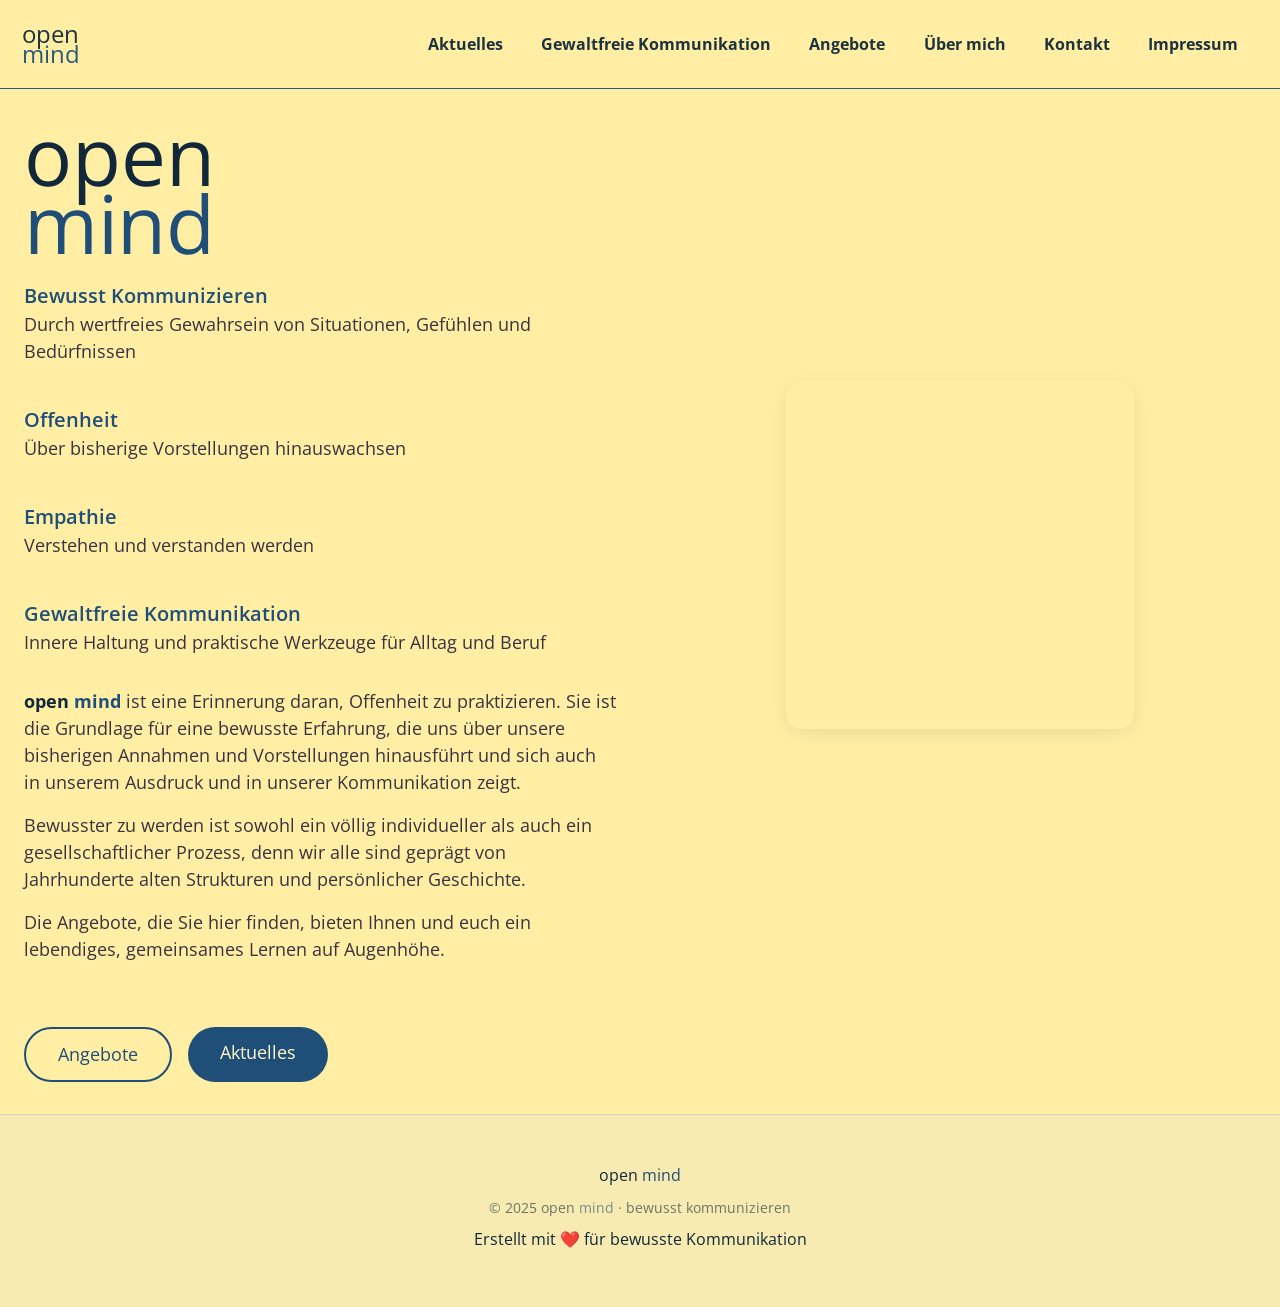
==== commit efddb16c: "split into subpages" ====
--- a/index.html
+++ b/index.html
@@ -1,54 +1,42 @@
 <!DOCTYPE html>
 <html lang="de">
-
 <head>
-    <meta charset="UTF-8" />
-    <meta name="viewport" content="width=device-width, initial-scale=1.0" />
-    <!-- Preconnect for performance (keep existing) -->
-    <link rel="preconnect" href="https://fonts.gstatic.com" crossorigin />
-    <link href="https://fonts.googleapis.com/css2?family=Open+Sans:ital,wght@0,300..800;1,300..800&display=swap"
-        rel="stylesheet" />
-    <link rel="stylesheet"
-        href="https://fonts.googleapis.com/css2?family=Material+Symbols+Rounded:opsz,wght,FILL,GRAD@20..48,100..700,0..1,-50..200" />
-    <!-- ENHANCED: SEO-optimized title with primary keywords -->
-    <title>open mind | GFK Berlin | Gewaltfreie Kommunikation Seminare & Coaching</title>
-    <!-- ENHANCED: Keyword-rich meta description -->
+    <meta charset="UTF-8">
+    <meta name="viewport" content="width=device-width, initial-scale=1.0">
+    <link rel="preconnect" href="https://fonts.gstatic.com" crossorigin>
+    <link href="https://fonts.googleapis.com/css2?family=Open+Sans:ital,wght@0,300..800;1,300..800&display=swap" rel="stylesheet">
+    <link rel="stylesheet" href="https://fonts.googleapis.com/css2?family=Material+Symbols+Rounded:opsz,wght,FILL,GRAD@20..48,100..700,0..1,-50..200">
+    <link rel="stylesheet" href="style.css">
+    <title>open mind | GFK Berlin | Gewaltfreie Kommunikation Seminare &amp; Coaching</title>
     <meta name="description"
-        content="Gewaltfreie Kommunikation (GFK) in Berlin: Seminare, Übungsgruppen, Coaching & Inhouse-Trainings nach Marshall Rosenberg. Empathische Kommunikation für Alltag und Beruf bei open mind." />
-    <!-- NEW: Keywords meta tag -->
+        content="Gewaltfreie Kommunikation (GFK) in Berlin: Seminare, Übungsgruppen, Coaching & Inhouse-Trainings nach Marshall Rosenberg. Empathische Kommunikation für Alltag und Beruf bei open mind.">
     <meta name="keywords"
-        content="Gewaltfreie Kommunikation Berlin, GFK Berlin, GFK Seminare, GFK Coaching, Marshall Rosenberg Berlin, Übungsgruppe GFK, empathische Kommunikation, Konfliktlösung Berlin, Inhouse-Seminar GFK, GFK Kreuzberg, Nonviolent Communication" />
-    <!-- NEW: Author and language -->
-    <meta name="author" content="Annette Del Olmo Hernandez" />
-    <meta name="language" content="de" />
-    <!-- NEW: Canonical URL -->
-    <link rel="canonical" href="https://open-mind.life/" />
-    <!-- NEW: Open Graph tags for social media -->
-    <meta property="og:title" content="open mind • Gewaltfreie Kommunikation Berlin" />
+        content="Gewaltfreie Kommunikation Berlin, GFK Berlin, GFK Seminare, GFK Coaching, Marshall Rosenberg Berlin, Übungsgruppe GFK, empathische Kommunikation, Konfliktlösung Berlin, Inhouse-Seminar GFK, GFK Kreuzberg, Nonviolent Communication">
+    <meta name="author" content="Annette Del Olmo Hernandez">
+    <meta name="language" content="de">
+    <link rel="canonical" href="https://open-mind.life/">
+    <meta property="og:title" content="open mind · Gewaltfreie Kommunikation Berlin">
     <meta property="og:description"
-        content="GFK Seminare, Übungsgruppen & Coaching in Berlin. Bewusste Kommunikation nach Marshall Rosenberg für mehr Empathie und Verbindung." />
-    <meta property="og:type" content="website" />
-    <meta property="og:url" content="https://open-mind.life/" />
-    <meta property="og:image" content="https://open-mind.life/images/die-seherin-spikerog-sc69501e86b207d-774.jpg" />
-    <meta property="og:locale" content="de_DE" />
-    <meta property="og:site_name" content="open mind" />
-    <!-- NEW: Twitter Card tags -->
-    <meta name="twitter:card" content="summary_large_image" />
-    <meta name="twitter:title" content="open mind • Gewaltfreie Kommunikation Berlin" />
+        content="GFK Seminare, Übungsgruppen & Coaching in Berlin. Bewusste Kommunikation nach Marshall Rosenberg für mehr Empathie und Verbindung.">
+    <meta property="og:type" content="website">
+    <meta property="og:url" content="https://open-mind.life/">
+    <meta property="og:image" content="https://open-mind.life/images/die-seherin-spikerog-sc69501e86b207d-774.jpg">
+    <meta property="og:locale" content="de_DE">
+    <meta property="og:site_name" content="open mind">
+    <meta name="twitter:card" content="summary_large_image">
+    <meta name="twitter:title" content="open mind · Gewaltfreie Kommunikation Berlin">
     <meta name="twitter:description"
-        content="GFK Seminare, Übungsgruppen & Coaching in Berlin. Bewusste Kommunikation nach Marshall Rosenberg." />
-    <meta name="twitter:image" content="https://open-mind.life/images/die-seherin-spikerog-sc69501e86b207d-774.jpg" />
-    <!-- NEW: Geographic targeting -->
-    <meta name="geo.region" content="DE-BE" />
-    <meta name="geo.placename" content="Berlin" />
-    <meta name="geo.position" content="52.52;13.405" />
-    <meta name="ICBM" content="52.52, 13.405" />
-    <!-- NEW: LocalBusiness Schema - CRITICAL for local SEO -->
+        content="GFK Seminare, Übungsgruppen & Coaching in Berlin. Bewusste Kommunikation nach Marshall Rosenberg.">
+    <meta name="twitter:image" content="https://open-mind.life/images/die-seherin-spikerog-sc69501e86b207d-774.jpg">
+    <meta name="geo.region" content="DE-BE">
+    <meta name="geo.placename" content="Berlin">
+    <meta name="geo.position" content="52.52;13.405">
+    <meta name="ICBM" content="52.52, 13.405">
     <script type="application/ld+json">
     {
       "@context": "https://schema.org",
       "@type": "LocalBusiness",
-      "name": "open mind • bewusst kommunizieren",
+      "name": "open mind · bewusst kommunizieren",
       "alternateName": "open mind",
       "description": "Gewaltfreie Kommunikation (GFK) - Seminare, Übungsgruppen, Coaching und Inhouse-Trainings in Berlin nach Marshall Rosenberg",
       "url": "https://open-mind.life",
@@ -70,24 +58,17 @@
         "longitude": 13.425833
       },
       "areaServed": [
-        {
-          "@type": "City",
-          "name": "Berlin"
-        },
-        {
-          "@type": "State",
-          "name": "Brandenburg"
-        }
+        { "@type": "City", "name": "Berlin" },
+        { "@type": "State", "name": "Brandenburg" }
       ]
     }
     </script>
-    <!-- NEW: Organization Schema -->
     <script type="application/ld+json">
     {
       "@context": "https://schema.org",
       "@type": "Organization",
       "name": "open mind",
-      "alternateName": "open mind • bewusst kommunizieren",
+      "alternateName": "open mind · bewusst kommunizieren",
       "url": "https://open-mind.life",
       "logo": "https://open-mind.life/images/die-seherin-spikerog-sc69501e86b207d-774.jpg",
       "founder": {
@@ -104,14 +85,13 @@
       }
     }
     </script>
-    <!-- NEW: Event Schema for upcoming Übungsgruppe -->
     <script type="application/ld+json">
     {
       "@context": "https://schema.org",
       "@type": "Event",
       "name": "GfK-Übungsgruppe Berlin/Kreuzberg",
       "description": "Übungsgruppe zur Gewaltfreien Kommunikation. Gemeinsam die Prozesse der GFK üben in vertrautem Rahmen.",
-      "url": "https://open-mind.life/#gruppen",
+      "url": "https://open-mind.life/uebungsgruppen.html",
       "image": "https://open-mind.life/images/foto-ubungsggruppe-sc69502e7a3b701-765.jpg",
       "startDate": "2026-02-23T18:30:00+01:00",
       "endDate": "2026-02-23T21:00:00+01:00",
@@ -134,13 +114,13 @@
         "price": "15.00",
         "priceCurrency": "EUR",
         "availability": "https://schema.org/InStock",
-        "url": "https://open-mind.life/#kontakt",
+        "url": "https://open-mind.life/kontakt.html",
         "validFrom": "2026-01-15"
       },
       "organizer": {
         "@type": "Person",
         "name": "Annette Del Olmo Hernandez",
-        "url": "https://open-mind.life/#annette"
+        "url": "https://open-mind.life/ueber-mich.html"
       },
       "performer": {
         "@type": "Person",
@@ -148,7 +128,6 @@
       }
     }
     </script>
-    <!-- NEW: Service Schema for GFK Training offerings -->
     <script type="application/ld+json">
     {
       "@context": "https://schema.org",
@@ -203,13 +182,19 @@
     }
     </script>
 </head>
-
 <body>
-    <nav> <a href="#home">open <br class="desktop-only"><em>mind</em></a> <button id="nav-toggle"
-            class="material-symbols-rounded" aria-label="Menü öffnen" aria-expanded="false">menu</button> <a
-            href="#aktuelles"> Aktuelles </a> <a href="#gfk"> Gewaltfreie&nbsp;Kommunikation </a> <a href="#angebote">
-            Angebote </a> <a href="#annette"> Über&nbsp;mich </a> <a href="#kontakt"> Kontakt </a> <a href="#impressum">
-            Impressum </a> </nav>
+    <nav>
+        <a href="/">open <br class="desktop-only"><em>mind</em></a>
+        <button id="nav-toggle" class="material-symbols-rounded" aria-label="Menü öffnen" aria-expanded="false">menu</button>
+        <div class="sc-nav">
+            <a href="/aktuelles.html">Aktuelles</a>
+            <a href="/gfk.html">Gewaltfreie&nbsp;Kommunikation</a>
+            <a href="/angebote.html">Angebote</a>
+            <a href="/ueber-mich.html">Über&nbsp;mich</a>
+            <a href="/kontakt.html">Kontakt</a>
+            <a href="/impressum.html">Impressum</a>
+        </div>
+    </nav>
     <main>
         <section id="home" class="hero">
             <div class="hero-grid">
@@ -228,2101 +213,33 @@
                     <h4>Gewaltfreie Kommunikation</h4>
                     <p>Innere Haltung und praktische Werkzeuge für Alltag und Beruf</p>
                 </div>
-                <details class="sc-content" style="position: relative; top: -1rem;">
-                    <summary>Mehr erfahren...</summary>
-                    <p> <strong>open <em>mind</em></strong> ist eine Erinnerung daran, Offenheit zu praktizieren. Sie
+                <div class="sc-content" style="position: relative; top: -1rem;">
+                    <p><strong>open <em>mind</em></strong> ist eine Erinnerung daran, Offenheit zu praktizieren. Sie
                         ist die Grundlage für eine bewusste Erfahrung, die uns über unsere bisherigen Annahmen und
                         Vorstellungen hinausführt und sich auch in unserem Ausdruck und in unserer Kommunikation zeigt.
                     </p>
-                    <p> Bewusster zu werden ist sowohl ein völlig individueller als auch ein gesellschaftlicher Prozess,
-                        denn wir alle sind geprägt von Jahrhunderte alten Strukturen und persönlicher Geschichte. </p>
-                    <p> Die Angebote, die Sie hier finden, bieten Ihnen und euch ein lebendiges, gemeinsames Lernen auf
-                        Augenhöhe. </p>
-                </details>
-                <div class="hero-buttons"> <a href="#angebote" class="btn-outline">Angebote</a> <a href="#aktuelles"
-                        class="btn-primary">Aktuelles</a> </div>
+                    <p>Bewusster zu werden ist sowohl ein völlig individueller als auch ein gesellschaftlicher Prozess,
+                        denn wir alle sind geprägt von Jahrhunderte alten Strukturen und persönlicher Geschichte.</p>
+                    <p>Die Angebote, die Sie hier finden, bieten Ihnen und euch ein lebendiges, gemeinsames Lernen auf
+                        Augenhöhe.</p>
+                </div>
+                <div class="hero-buttons sc-content">
+                    <a href="/angebote.html" class="btn-outline">Angebote</a>
+                    <a href="/aktuelles.html" class="btn-primary">Aktuelles</a>
+                </div>
                 <div class="hero-image sc-content">
                     <img alt="" style="width:58.80342%;"
                         src="images/die-seherin-spikerog-strahlend-sc69bfec6c3c1fe-320.jpg"
                         srcset="images/die-seherin-spikerog-strahlend-sc69bfec6c3c1fe-774.jpg 774w,images/die-seherin-spikerog-strahlend-sc69bfec6c3c1fe-320.jpg 320w">
-                </div>
-            </div>
-        </section>
-        <section id="aktuelles">
-            <h2>Aktuelles</h2>
-            <div class="card-grid aktuelles-grid">
-                <article class="card sc-content">
-                    <h3>Nächste GFK-Übungsgruppe in Berlin/Kreuzberg</h3>
-                    <p> <strong><em>20. April 2026</em></strong> </p>
-                    <a href="#gruppen">Mehr Infos hier →</a>
-                </article>
-                <article class="card sc-content">
-                    <h3>5-Tages- GFK- Intensivseminar</h3>
-                    <p class="blau">Termin 2027 wird bekannt gegeben </p>
-                    <p>Jagdschloss Glienicke bei Potsdam</p>
-                    <a href="#seminare">Mehr Infos hier →</a>
-                </article>
-                <article class="card sc-content">
-                    <h3>2-Tages-Seminar GFK-Einführung</h3>
-                    <p> <strong><em>7.-8. September</em></strong> </p>
-                    <p>an der Alice-Salomon-Hochschule</p>
-                    <a href="#seminare">Mehr Infos hier →</a>
-                </article>
-            </div>
-        </section>
-        <section id="gfk">
-            <div class="hero-grid">
-                <div class="hero-text sc-content">
-                    <h2>Gewaltfreie Kommunikation (GfK)</h2>
-                    <p><strong>nach Marshall B. Rosenberg, </strong>geb. 1934 † 2015<strong></strong></p>
-                    <p> <strong>Psychologe, Autor, Trainer, Mediator, Begründer der GFK</strong></p>
-                    <p class="blau"><em> „Das Ziel der Gewaltfreien Kommunikation ist nicht, Menschen und ihr Verhalten
-                            zu ändern, um unseren Willen durchzusetzen, sondern Beziehungen aufzubauen, die auf
-                            Ehrlichkeit und Empathie basieren, die schließlich die Bedürfnisse aller erfüllen." </em>
-                    </p>
-                    <p>
-                        <strong>
-                            Gewaltfreie Kommunikation ist eine Methode, die, direkt dem Leben abgeschaut, auf 4
-                            Schritten basiert:
-                            <br>
-                            Beobachtung, Gefühl, Bedürfnis und Bitte
-                        </strong>
-                        .
-                        <br>
-                        Alle unsere Handlungen folgen im Prinzip diesem Muster, bewusst oder unbewusst.
-                    </p>
-                    <p>
-                        Marshall Rosenbergs Ansatz ist eine Inspiration, uns der Handlungs- Denk- und
-                        Kommunikationsmuster bewusster zu werden, die unser Leben leiten.
-                        <br>
-                        <strong>Durch Bewusstheit und Empathie werden automatische Reaktionen zu einer aktiven,
-                            friedlichen Haltung und Handlungsweise</strong>.
-                    </p>
-                </div>
-                <div class="sc-content gfk-image">
-                    <img alt="" style="width:52.7027%;" src="images/prozess-hellgelb-5-sc6982bcf6251e7-320.jpg"
-                        srcset="images/prozess-hellgelb-5-sc6982bcf6251e7-1280.jpg 1280w,images/prozess-hellgelb-5-sc6982bcf6251e7-960.jpg 960w,images/prozess-hellgelb-5-sc6982bcf6251e7-640.jpg 640w,images/prozess-hellgelb-5-sc6982bcf6251e7-320.jpg 320w">
-                </div>
-            </div>
-        </section>
-        <section id="angebote">
-            <h2>Angebote</h2>
-            <div class="angebote-grid">
-                <article class="card angebot">
-                    <div class="card-image sc-content">
-                        <img alt="" style="width: 100%" src="images/foto-ubungsggruppe-sc69502e7a3b701-320.jpg"
-                            srcset=" images/foto-ubungsggruppe-sc69502e7a3b701-765.jpg 765w, images/foto-ubungsggruppe-sc69502e7a3b701-320.jpg 320w ">
-                    </div>
-                    <div class="card-body sc-content">
-                        <h3>Übungsgruppen</h3>
-                        <p> Die Prozesse der Gewaltfreien Kommunikation gemeinsam üben </p>
-                        <a href="#gruppen">Mehr Infos hier →</a>
-                    </div>
-                </article>
-                <article class="card angebot">
-                    <div class="card-image sc-content">
-                        <img alt="" style="width: 100%"
-                            src="images/foto-seminare-u-einfuhrungen-sc69502eeae7d23-320.jpg"
-                            srcset=" images/foto-seminare-u-einfuhrungen-sc69502eeae7d23-1280.jpg 1280w, images/foto-seminare-u-einfuhrungen-sc69502eeae7d23-960.jpg 960w, images/foto-seminare-u-einfuhrungen-sc69502eeae7d23-640.jpg 640w, images/foto-seminare-u-einfuhrungen-sc69502eeae7d23-320.jpg 320w ">
-                    </div>
-                    <div class="card-body sc-content">
-                        <h3>Inhouse-Seminare</h3>
-                        <p>Individuell gestaltete GFK-Angebote für Ihr Unternehmen, Team, Ihre Schule oder Kita. </p>
-                        <a href="#inhouse">Mehr Infos hier →</a>
-                    </div>
-                </article>
-                <article class="card angebot">
-                    <div class="card-image sc-content">
-                        <img alt="" style="width: 100%" src="images/fotos-von-den-tn-5-sc69502f7cc066a-320.jpg"
-                            srcset=" images/fotos-von-den-tn-5-sc69502f7cc066a-864.jpg 864w, images/fotos-von-den-tn-5-sc69502f7cc066a-640.jpg 640w, images/fotos-von-den-tn-5-sc69502f7cc066a-320.jpg 320w ">
-                    </div>
-                    <div class="card-body sc-content">
-                        <h3>Seminare &amp; Einführungen</h3>
-                        <p> Lebendige und tiefgehende Vermittlung der GFK für alle Interessierte </p>
-                        <a href="#seminare">Mehr Infos hier →</a>
-                    </div>
-                </article>
-                <article class="card angebot">
-                    <div class="card-image sc-content">
-                        <img alt="" style="width: 100%" src="images/2-korbstuhle-sc6950457285a43-320.jpg"
-                            srcset=" images/2-korbstuhle-sc6950457285a43-1280.jpg 1280w, images/2-korbstuhle-sc6950457285a43-960.jpg 960w, images/2-korbstuhle-sc6950457285a43-640.jpg 640w, images/2-korbstuhle-sc6950457285a43-320.jpg 320w ">
-                    </div>
-                    <div class="card-body sc-content">
-                        <h3>Coaching / Paarcoaching</h3>
-                        <p>
-                            Empathische Unterstützung für Klärungsprozesse und
-                            <br>
-                            Konfliktlösungen
-                        </p>
-                        <a href="#coaching">Mehr Infos hier →</a>
-                    </div>
-                </article>
-            </div>
-            <article class="card angebot-card" id="gruppen">
-                <div class="uebungsgruppen-grid">
-                    <div class="card-body sc-content">
-                        <h2 style="text-align: center;">GfK-Übungsgruppen</h2>
-                        <img alt="" style="width:0%;" class="mobileonly"
-                            src="images/fotos-von-den-tn-sc6964384070b84-320.jpg"
-                            srcset="images/fotos-von-den-tn-sc6964384070b84-864.jpg 864w,images/fotos-von-den-tn-sc6964384070b84-640.jpg 640w,images/fotos-von-den-tn-sc6964384070b84-320.jpg 320w">
-                        <p> Wir schaffen einen vertrauten Rahmen, in dem Lernen, Entspannung und bewusste Erfahrung
-                            möglich werden, weit weg vom alltäglichen Erleben und doch nah dran an den großen und
-                            kleinen Problemen des Alltags. </p>
-                        <p> <strong> Möglicher Ablauf einer Übungsgruppe </strong> </p>
-                        <ul>
-                            <li>Entspannungsübungen</li>
-                            <li>Kurzer Check in aller Teilnehmer*innen</li>
-                            <li>Kleingruppen- oder Partnerübungen</li>
-                            <li>Themensammlung und Fragen</li>
-                            <li>Begleitung einer Person mit einem Anliegen in der großen Gruppe</li>
-                            <li>Check out, Abschlussrunde</li>
-                        </ul>
-                        <p><strong>Jede interessierte Person ist willkommen. </strong> </p>
-                        <div style="display:grid;grid-template-columns:1fr 1fr;gap: 1em;">
-                            <p>
-                                <strong>Ort</strong>:
-                                <br>
-                                Ströme Institut
-                                <br>
-                                Gneisenaustr. 44/45, 2. HH, Quergebäude rechts, 1. OG
-                            </p>
-                            <p>
-                                <strong>Zeit</strong>:
-                                <br>
-                                18.30 – 21.00 Uhr
-                                <br>
-                                <strong>Kosten</strong>:
-                                <br>
-                                15 Euro / Termin
-                            </p>
-                        </div>
-                        <p class="ausklapp-anfang">Teilnehmerstimmen</p>
-                        <h4>Maria</h4>
-                        <p class="zitat">
-                            GFK ist ein Prozess, der durch Worte nicht beschrieben werden kann (Empathie für sich und
-                            das Gegenüber). GFK kann nur erlebt und durchlebt werden.
-                            <br>
-                            Es ist unglaublich, was durch GFK in Erscheinung treten darf!
-                            <br>
-                            Annette, ich habe zu dir sehr viel Vertrauen. Der Kontakt auf Augenhöhe tut gut.
-                        </p>
-                        <h4>Steffi</h4>
-                        <p class="zitat">
-                            Liebe Annette,
-                            <br>
-                            Du schaffst mit der Übungsgruppe für mich einen Schutzraum. Ich weiß, ich kann da hingehen
-                            und sein, die ich bin und über das reden, was mich gerade bewegt. Es gibt keine Konkurrenz
-                            (!), es gibt kein Problem, das "zu klein" wäre, um nicht ernst genommen zu werden. Ich werde
-                            gehört und empathisch begleitet. Alle Gefühle sind willkommen. Auch was ich selbst nicht
-                            verstehe, darf ich ausdrücken. Du wirst es ernst nehmen und die Gruppe wird mich
-                            unterstützen, den Punkt zu finden, an dem ich mir gerade "im Weg stehe". Und vielleicht
-                            sogar einen Ausblick zu wagen, wo mein Weg weitergehen könnte. Ich fühle mich mit Euch
-                            verbunden und von Euch gehört und beides macht mich glücklich.
-                            <br>
-                            Danke Annette, dass Du diesen Raum öffnest mit Deinem Verständnis und Deinem
-                            vorurteilsfreien Mitgefühl.
-                        </p>
-                        <h4>Eva</h4>
-                        <p class="zitat">
-                            Das Besondere an GFK ist, dass keine Diagnosen gestellt werden.
-                            <br>
-                            Beruhigend: Keiner deutet, keiner weiß schon Bescheid, packt in Schubladen…
-                            <br>
-                            Die Kunst besteht darin, durch Üben näher an etwas zu kommen, das jede_r kann und aber doch
-                            wenig praktiziert hat – bisher. Wir sind geübt im Lesen von Situationen, im Interpretieren
-                            und im Schnelle-Schlüsse-Ziehen. Wir sind nicht sehr geübt im Wahrnehmen von uns selbst und
-                            im Wahrnehmen des anderen…
-                            <br>
-                            Annette erlebe ich als erfahrene, suchende Begleiterin auf diesem Weg. 
-                        </p>
-                        <p class="ausklapp-ende">Teilnehmerstimmen</p>
-                    </div>
-                    <div class="card-body sc-content">
-                        <img alt="" class="desktoponly" style="width:87.12871%;"
-                            src="images/fotos-von-den-tn-sc6964384070b84-320.jpg"
-                            srcset="images/fotos-von-den-tn-sc6964384070b84-864.jpg 864w,images/fotos-von-den-tn-sc6964384070b84-640.jpg 640w,images/fotos-von-den-tn-sc6964384070b84-320.jpg 320w">
-                        <h4>Termine 1. Halbjahr 2026</h4>
-                        <ul class="termine-list">
-                            <li><a href="#kontakt" data-subject="Anmeldung Übungsabend 23.02.2026"
-                                    data-message="Hiermit möchte ich mich für die GfK-Übungsgruppe am 23.02.2026 anmelden.">23.
-                                    Februar</a></li>
-                            <li><a href="#kontakt" data-subject="Anmeldung Übungsabend 23.03.2026"
-                                    data-message="Hiermit möchte ich mich für die GfK-Übungsgruppe am 23.03.2026 anmelden.">23.
-                                    März</a> </li>
-                            <li><a href="#kontakt" data-subject="Anmeldung Übungsabend 20.04.2026"
-                                    data-message="Hiermit möchte ich mich für die GfK-Übungsgruppe am 20.04.2026 anmelden.">20.
-                                    April</a> </li>
-                            <li><a href="#kontakt" data-subject="Anmeldung Übungsabend 11.05.2026"
-                                    data-message="Hiermit möchte ich mich für die GfK-Übungsgruppe am 11.05.2026 anmelden.">11.
-                                    Mai</a> </li>
-                            <li><a href="#kontakt" data-subject="Anmeldung Übungsabend 08.06.2026"
-                                    data-message="Hiermit möchte ich mich für die GfK-Übungsgruppe am 08.06.2026 anmelden.">8.
-                                    Juni</a> </li>
-                            <li><a href="#kontakt" data-subject="Anmeldung Übungsabend 06.07.2026"
-                                    data-message="Hiermit möchte ich mich für die GfK-Übungsgruppe am 06.07.2026 anmelden.">6.
-                                    Juli</a> </li>
-                        </ul>
-                        <p><strong>Bitte vorher anmelden!</strong></p>
-                        <a href="#kontakt" class="btn-primary" data-subject="Anmeldung Übungsabend"
-                            data-message="Hiermit möchte ich mich für die nächste GfK-Übungsgruppe anmelden.">Anmelden</a>
-                    </div>
-                </div>
-            </article>
-            <article class="card justify-text angebot-card" id="inhouse">
-                <div class="card-body sc-content">
-                    <h2 style="text-align: center;">Inhouse-Seminare</h2>
-                    <img alt="" style="width:35.04274%;" src="images/grundgefuehle-fotos-sc696cf046b3d06-320.png"
-                        srcset="images/grundgefuehle-fotos-sc696cf046b3d06-614.png 614w,images/grundgefuehle-fotos-sc696cf046b3d06-320.png 320w">
-                    <p>
-                        <strong>Die Methode der Gewaltfreien Kommunikation wird auf der ganzen Welt eingesetzt:</strong>
-                        <br>
-                        In Schulen, am Arbeitsplatz, im politischen Dialog, in Krisengebieten oder im privaten Bereich,
-                        überall dort, wo Konflikte entstehen können.
-                        <br>
-                        <br>
-                        Für Ihr Unternehmen, Ihre Einrichtung, Schule oder Ihr Team können Sie bei mir individuell
-                        gestaltete GFK-Angebote buchen. Ich vermittle praxisorientiert die Grundlagen und ein tiefes
-                        Verständnis der Gewaltfreien Kommunikation.
-                    </p>
-                    <p class="ausklapp-anfang">Teilnehmerstimmen</p>
-                    <h4>Waldseeschule</h4>
-                    <p>
-                        Annette führte eine Fortbildungsreihe bei uns in der Waldseeschule durch, die äußerst
-                        bereichernd war. Annette überzeugte durch hohe Kompetenz, eine zugewandte und einfühlsame
-                        Haltung sowie große Flexibilität im Umgang mit unseren Bedürfnissen. Dank ihrer klaren
-                        Vermittlung und wertschätzenden Art konnten wir die Prinzipien der gewaltfreien Kommunikation
-                        direkt in den Schulalltag übertragen. Sehr empfehlenswert!
-                        <br>
-                         
-                    </p>
-                    <h4>Berliner Stadtmission</h4>
-                    <p> GfK - das ist wirklich eine große Sache! Annette gelingt es, sie so zu portionieren, dass sie
-                        leicht verdaulich bleibt! Wir haben in den zwei kurzweiligen und spannenden Tagen eine gute
-                        Vorstellung davon bekommen, wie bereichernd diese Art der Kommunikation ist - und Lust, es
-                        selber auszuprobieren! Danke, liebe Annette für deine Energie und dein Wissen, das du uns zur
-                        Verfügung gestellt hast!  </p>
-                    <h4>Sozialpädiatrisches Zentrum Prenzlauer Berg</h4>
-                    <p>Unser Team bekam eine Einführung in die Grundlagen der GfK und erlebte durch Annette einen sehr
-                        lebendigen und einfühlsamen Tag mit wertvollen Strategien für die Verbindung zu einem selbst und
-                        im Umgang mit miteinander. Wir alle möchten weiter üben die Wolfsohren gegen "Giraffenohren"
-                        auszutauschen und freuen uns über vertiefenden Input mit Annette.  </p>
-                    <h4>Ina Kindergarten / Kita SieKids</h4>
-                    <p>Ich habe dieses Seminar gebucht, weil ich mir erhoffte, etwas lernen zu können, das dem Team eine
-                        bessere Kommunikation mit anderen Menschen ermöglicht. Jetzt wissen wir, dass die GFK von M.
-                        Rosenberg viel mehr ist als das. Es ist nicht nur ein Handwerkszeug für empathischeres
-                        Kommunizieren, es ist etwas viel Größeres: Wir sehen in der GFK eine Lebensphilosophie. Wir
-                        möchten uns allem bei Annette bedanken, wir finden es toll, dass sie diese Arbeit macht, weil es
-                        uns Hoffnung macht. Wir haben etwas kennengelernt, dass in uns selbst, in menschlichen
-                        Beziehungen und am Ende auch in der Welt für mehr Frieden sorgen kann.  </p>
-                    <p clas="ausklapp-ende"></p>
-                    <a href="#kontakt" class="btn-primary" data-subject="Anfrage Inhouse-Seminar"
-                        data-message="Ich hätte gerne mehr Informationen zu Inhouse-Seminaren.">Kontakt aufnehmen</a>
-                </div>
-            </article>
-            <article class="card justify-text angebot-card" id="seminare">
-                <div class="card-body sc-content">
-                    <h2 style="text-align: center;">Seminare &amp; Einführungen</h2>
-                    <img alt="" style="width:45.01425%;" src="images/seminare-bearbeitet-sc696cf8fc0626b-320.jpg"
-                        srcset="images/seminare-bearbeitet-sc696cf8fc0626b-1280.jpg 1280w,images/seminare-bearbeitet-sc696cf8fc0626b-960.jpg 960w,images/seminare-bearbeitet-sc696cf8fc0626b-640.jpg 640w,images/seminare-bearbeitet-sc696cf8fc0626b-320.jpg 320w">
-                    <p> In meinen Seminaren und GFK-Einführungen lernen Sie die Grundlagen der Gewaltfreie Kommunikation
-                        methodisch, lebendig und spielerisch kennen. </p>
-                    <h4>Nächste Termine:</h4>
-                    <p class="info">
-                        <strong>5-Tage Gewaltfreie Kommunikation</strong>
-                        <br>
-                        <strong> </strong>im Jagdschloss Glienicke, bei Potsdam
-                        <strong>
-                            <br>
-                            Termin 2027 wird bekannt gegeben
-                        </strong>
-                    </p>
-                    <p class="ausklapp-anfang">Mehr erfahren...</p>
-                    <p>Dieses Intensiv-Seminar ist ein Angebot des Sozialpädagogischen Fortbildungsinstitutes Berlin
-                        Brandenburg (SFBB) für alle Interessierte, die in der Jugend-und Kinderarbeit beschäftigt sind.
-                    </p>
-                    <p>5 Tage lang werden wir eine Gemeinschaft bilden, die zusammen lernt und sich gegenseitig
-                        unterstützt. Es wird ein abwechslungsreiches Seminarprogramm geben, das den eigenen
-                        Erfahrungsreichtum mit der Gewaltfreien Kommunikation tief unterstützen kann. Die wasserreiche
-                        und parkähnliche Umgebung, die großzügigen Seminarräume, die serviceorientierte Unterkunft (wenn
-                        gewünscht) und Verpflegung während des Seminars wissen wir immer sehr zu schätzen!</p>
-                    <p> Das Seminar wird Katarina Gens und Annette Del Olmo Hernandez geleitet, die dieses GFK-Angebot
-                        jährlich, seit 2010, in Zusammenarbeit mit dem SFBB geben. Vorkenntnisse sind nicht notwendig!
-                    </p>
-                    <h4>Ort</h4>
-                    <p>SFBB/Jagdschloss Glienicke, Königstr. 36 b, 14109 Berlin – Wannsee</p>
-                    <h4>Termin</h4>
-                    <p>2. – 6. März 2026, jeweils 9.45 – 17.15 Uhr</p>
-                    <h4>Konditionen</h4>
-                    <p>
-                        10 Euro / Tag
-                        <br>
-                        50 Euro gesamt, inkl. 5 Mittagessen
-                        <br>
-                        Die aktuellen Preise 2026 bitte erfragen!
-                    </p>
-                    <p>Übernachtungsmöglichkeiten bitte frühzeitig buchen!</p>
-                    <h4>Information</h4>
-                    <p><a href="mailto:info@sfbb.berlin-brandenburg.de">info@sfbb.berlin-brandenburg.de</a></p>
-                    <p>Für die <strong>Anmeldung</strong> nutzen Sie bitte den <a
-                            href="https://www.sfbb.berlin-brandenburg.de">Webshop des SFBB</a>, der Titel des Seminars
-                        lautet: <strong>Mit Gewaltfreier Kommunikation gestärkt den Herausforderungen des Lebens
-                            begegnen mit der Seminarnummer <a
-                                href="https://web.antragocloud.de/SFBB/prod/seminarportal_shop/Course/Overview/Index/RI-pageSize(5)page(18)?area=Course">8401/26</a></strong>
-                    </p>
-                    <p class="ausklapp-ende">Mehr erfahren...</p>
-                    <p class="info">
-                        <strong>
-                            2 Tage GFK - Einführungsseminar
-                            <br>
-                        </strong>
-                        in der Alice Salomon Hochschule, Berlin
-                        <br>
-                        <strong>7. und 8. September 2026</strong>
-                    </p>
-                    <p class="ausklapp-anfang">Mehr erfahren...</p>
-                    <p>Die Gewaltfreie Kommunikation ist eine Methode, die unser friedliches und nährendes Miteinander
-                        zum Ziel hat. Sie sorgt für ein neues Bewusstsein über unsere (erlernten) Denk- und
-                        Urteilsmuster, die oft zu Missverständnissen und Konflikten führen, bzw. ehrliche,
-                        vertrauensvolle Begegnungen verhindern.</p>
-                    <p>In diesem 2-Tage-Seminar wollen wir uns intensiv mit den Kerninhalten der Gewaltfreien
-                        Kommunikation n. Marshall Rosenberg beschäftigen.</p>
-                    <p>Der Kurs ist für alle Interessierte offen, auch ohne Vorkenntnisse!</p>
-                    <h4>Ort</h4>
-                    <p>
-                        ASH, Alice-Salomon-Platz 5
-                        <br>
-                        12627 Berlin
-                    </p>
-                    <h4>Termin</h4>
-                    <p>
-                        7. und 8. September 2026
-                        <br>
-                        jeweils 10.00 – 17.00 Uhr
-                    </p>
-                    <h4>Konditionen</h4>
-                    <p>365 Euro</p>
-                    <h4>Anmeldung</h4>
-                    <a
-                        href="https://www.ash-berlin.eu/weiterbildung/zentrum-fuer-weiterbildung/kurssuche/einzelansicht-kurs/?atyp=es&amp;uid=207.26">Auf
-                        der Webseite der ASH anmelden</a>
-                    <p class="ausklapp-ende">Mehr erfahren...</p>
-                    <a href="#kontakt" class="btn-primary" data-subject="Anfrage Seminar / Einführung"
-                        data-message="Ich hätte gerne mehr Informationen zu Seminaren und Einführungen.">Kontakt
-                        aufnehmen</a>
-                </div>
-            </article>
-            <article class="card justify-text angebot-card" id="coaching">
-                <div class="card-body sc-content">
-                    <h2 style="text-align: center;">Coaching / Paarcoaching</h2>
-                    <img alt="" style="width:38.17664%;"
-                        src="images/foto-coaching-hintergrund-bearbeitet-sc696cfa476e8fe-320.jpg"
-                        srcset="images/foto-coaching-hintergrund-bearbeitet-sc696cfa476e8fe-1280.jpg 1280w,images/foto-coaching-hintergrund-bearbeitet-sc696cfa476e8fe-960.jpg 960w,images/foto-coaching-hintergrund-bearbeitet-sc696cfa476e8fe-640.jpg 640w,images/foto-coaching-hintergrund-bearbeitet-sc696cfa476e8fe-320.jpg 320w">
-                    <p> Ich unterstütze Sie (dich) empathisch darin, Raum für Verständnis und Verbindung zu schaffen
-                        sowie Situationen, Emotionen und die eigene Kommunikation zu klären. </p>
-                    <p>
-                        <strong>Ort</strong>:
-                        <br>
-                        Ströme Institut
-                        <br>
-                        Gneisenaustr. 44/45, 2. HH, Quergebäude rechts, 1. OG
-                        <br>
-                        <br>
-                        <strong>Kosten</strong>:
-                        <br>
-                        65 Euro / 60 Minuten
-                    </p>
-                    <p class="ausklapp-anfang">Teilnehmerstimmen</p>
-                    <h4>Gabriele</h4>
-                    <p class="zitat">
-                        Ich möchte mich nochmal sehr herzlich für die Stunde am Dienstag bedanken.
-                        <br>
-                        Deine Präsenz und dein Mitgefühl haben mir sehr gutgetan. Und die Aufstellungsarbeit ist immer
-                        wieder eine Bereicherung!
-                    </p>
-                    <h4>Frances 2018</h4>
-                    <p>In einem Leben ist es durchaus möglich in eine Krise zu geraten. Der Geist neigt dazu Verluste
-                        nicht gut wegzustecken, da sich das Selbstbildnis anpassen muss. Anette bringt mich dazu die
-                        Dinge, Gefühle, Ängste und Verquickungen zu betrachten, ihnen zu begegnen, sie als eine
-                        Fragestellung an mich selbst anzuerkennen und ihnen dann zu antworten. Gefühlvoll, spielerisch
-                        ist ihre Methodik, effektiv unsere Ergebnisse. Es ist schön zu erleben wenn der innere Druck
-                        sinkt.</p>
-                    <h4>Corinne</h4>
-                    <p>Seit über 10 Jahren beschäftige ich mich mit der Gewaltfreien Kommunikation nach Marshall
-                        Rosenberg und kann kaum in Worte fassen, wie wertvoll mir der Austausch und die Praxis mit
-                        Annette in dieser Zeit geworden ist. Mit Annette ein Coaching zu machen heißt für mich, auf eine
-                        gemeinsame Reise zu gehen.</p>
-                    <p>Dank ihrer tiefen Verbindung mit ihrer Intuition und ihrem reichen Erfahrungsschatz führt mich
-                        Annette sicher und unbeirrt durch die manchmal stürmische Innenwelt.</p>
-                    <p>Dabei liegt der Fokus weniger auf dem was fehlt, sondern auf dem, was ich brauche. Und auf der
-                        Fülle die schon da ist, wenn ich mich selbst wieder verstehe und in guter Verbindung mit mir
-                        bin. </p>
-                    <p>Annette begleitet mich dabei in mitfühlender Präsenz und hat die magische Gabe immer exakt die
-                        passenden Bilder und Anregungen zu finden, die mir auch nach dem Gespräch den Weg weisen.</p>
-                    <p class="ausklapp-ende">Teilnehmerstimmen</p>
-                    <a href="#kontakt" class="btn-primary" data-subject="Terminanfrage Coaching"
-                        data-message="Ich möchte gerne einen Termin für Coaching vereinbaren.">Termin vereinbaren</a>
-                </div>
-            </article>
-        </section>
-        <section id="annette">
-            <h2>Über mich</h2>
-            <div class="about-grid">
-                <aside class="about-image sc-content">
-                    <img alt="" style="width:100%;" src="images/foto-uber-mich-sc69645aae9b0c1-640.jpg"
-                        srcset="images/foto-uber-mich-sc69645aae9b0c1-1280.jpg 1280w,images/foto-uber-mich-sc69645aae9b0c1-960.jpg 960w,images/foto-uber-mich-sc69645aae9b0c1-640.jpg 640w,images/foto-uber-mich-sc69645aae9b0c1-320.jpg 320w">
-                    <p class="zitat"> Ich betrachte das Leben als Geschenk und gebe ihm einen Rahmen, in dem
-                        ganzheitliche Persönlichkeitsentwicklungen für mich und andere möglich werden. </p>
-                </aside>
-                <div class="about-content sc-content">
-                    <h3>Berufliches</h3>
-                    <p><strong>Dozentin in der Erwachsenenbildung </strong>seit 1989</p>
-                    <p> <strong>Trainerin</strong> <strong>für Gewaltfreie Kommunikation </strong>(GFK) seit 20 Jahren
-                    </p>
-                    <p> <strong>GfK - Ausbilderin</strong> in eigenen Ausbildungsangeboten seit 2010 </p>
-                    <p> <strong>Yogalehrerin (BDY)</strong>seit 1994], <strong>Yogalehrer-Ausbilderin</strong>,
-                        <strong>Yogatherapeutin </strong> </p>
-                    <p> <strong>Psychologische Beraterin</strong> (Ausbildung am TIP Berlin 20215-2017) </p>
-                    <p><strong>GfK-Coach</strong></p>
-                    <p><strong>30 Jahre Seminarhausleitung</strong> in Brandenburg</p>
-                    <p> <em>Zur Zeit biete ich keine Yogakurse an. Meine langjährige Erfahrung und Wissen fließen jedoch
-                            ergänzend in meine GFK - Angebote ein.</em> </p>
-                </div>
-            </div>
-        </section>
-        <h2 id="referenzen">Referenzen</h2>
-        <section>
-            <div class="card-grid">
-                <article class="referenz-block card sc-content">
-                    <h3>Gewaltfreie Kommunikation</h3>
-                    <img alt="" style="width: 42.3221%; margin: 0 auto; display: block; margin-bottom: 3em;"
-                        src="images/y-k-netzwerk-banner-gfk-sc69504b61c3913-320.jpg"
-                        srcset=" images/y-k-netzwerk-banner-gfk-sc69504b61c3913-1280.jpg 1280w, images/y-k-netzwerk-banner-gfk-sc69504b61c3913-960.jpg 960w, images/y-k-netzwerk-banner-gfk-sc69504b61c3913-640.jpg 640w, images/y-k-netzwerk-banner-gfk-sc69504b61c3913-320.jpg 320w ">
-                    <details style="margin-top: 3em;">
-                        <summary>Schulen und Bildungsträger</summary>
-                        <ul>
-                            <li>Alice Salomon Hochschule Berlin</li>
-                            <li>SFBB Berlin Brandenburg</li>
-                            <li>Hochschule für nachhaltige Entwicklung Eberswalde</li>
-                            <li>Waldseeschule Berlin</li>
-                            <li>Hyperwerk Basel/Schweiz</li>
-                            <li>Yogaschule Hildesheim</li>
-                            <li>Evangelische Schule Neukölln</li>
-                            <li>Laurentiusschule Bad Freienwalde</li>
-                            <li>Pädagogik Fachschule und Fortbildungsinstitut Berlin</li>
-                            <li>Schulamt Frankfurt Oder</li>
-                            <li>EJF-Akademie für Bildung und internationale Zusammenarbeit </li>
-                            <li>Carl-Friedrich-Siemens-Gymnasium</li>
-                            <li>Volkshochschule Pankow</li>
-                        </ul>
-                    </details>
-                    <details>
-                        <summary>Soziale Träger und Einrichtungen</summary>
-                        <ul>
-                            <li>Procedo-Berlin GmbH</li>
-                            <li>Stephanus Stiftung</li>
-                            <li>Vitanas Heilpädagogisches Centrum Berlin</li>
-                            <li>Frühförder- und Beratungsstelle Bad Freienwalde</li>
-                            <li>Arbeiter Samariter Bund / ASB Berlin</li>
-                            <li>Waldhaus Bad Freienwalde</li>
-                            <li>Diakonisches Werk Berlin Brandenburg</li>
-                            <li>Sozialpädiatrisches Zentrum der Lebenshilfe Berlin</li>
-                            <li>Berliner Stadtmission</li>
-                        </ul>
-                    </details>
-                    <details>
-                        <summary>Kindertagesstätten in Berlin und Brandenburg</summary>
-                        <ul>
-                            <li>INA.Kinder.Garten GmbH Berlin</li>
-                            <li>Kita Wurzelkinder</li>
-                            <li>Kita Melodie</li>
-                            <li>Kita Lindenallee</li>
-                            <li>Kita Finchleystraße</li>
-                            <li>Hort Henningsdorf</li>
-                            <li>Kita Bärchenbande</li>
-                            <li>Kita Spatzennest</li>
-                            <li>Kita Theo und Dora</li>
-                            <li>Kita Windspiel</li>
-                            <li>Kita Fuchsberge</li>
-                        </ul>
-                    </details>
-                    <details>
-                        <summary>Verwaltungsämter und Teams</summary>
-                        <ul>
-                            <li>Bezirksamt Friedrichshain/Kreuzberg</li>
-                            <li>BStU Berlin</li>
-                            <li>Klubhaus Ludwigsfelde</li>
-                            <li>record-jet</li>
-                        </ul>
-                    </details>
-                    <p class="info italic" style="margin-top: 2em;"> In mehreren der hier genannten Schulen, Teams und
-                        Einrichtungen bin ich mehrmals oder über Jahre hinweg tätig gewesen, gab und gebe dort
-                        Fortbildungen, Seminare und Supervisionen. </p>
-                </article>
-                <article class="referenz-block card sc-content">
-                    <h3>Yoga</h3>
-                    <img alt="" style="width: 43.25843%; margin: 0 auto; display: block; margin-bottom: 3em;"
-                        src="images/y-k-gfk-referenzen-sc69504a1c350fd-320.jpg"
-                        srcset=" images/y-k-gfk-referenzen-sc69504a1c350fd-1280.jpg 1280w, images/y-k-gfk-referenzen-sc69504a1c350fd-960.jpg 960w, images/y-k-gfk-referenzen-sc69504a1c350fd-640.jpg 640w, images/y-k-gfk-referenzen-sc69504a1c350fd-320.jpg 320w ">
-                    <details>
-                        <summary>Bundesämter</summary>
-                        <ul>
-                            <li>Europäisches Patentamt</li>
-                            <li>Bundesverwaltungsamt</li>
-                            <li>Bundeskanzleramt</li>
-                            <li>Bundestagsverwaltung</li>
-                            <li>Bundesdruckerei</li>
-                        </ul>
-                    </details>
-                    <details>
-                        <summary>Unternehmen</summary>
-                        <ul>
-                            <li> DaimlerChrysler Services und die DCVD, Berlin/Potsdamer Platz </li>
-                            <li> DaimlerChrysler Werk Berlin/Marienfelde und Ludwigsfelde </li>
-                            <li>DaimlerChrysler Forschung, Berlin/Moabit</li>
-                        </ul>
-                    </details>
-                    <details>
-                        <summary>Bezirksämter und Senatsverwaltungen</summary>
-                        <ul>
-                            <li>Bezirksamt Reinickendorf von Berlin</li>
-                            <li>Senatsverwaltung für Bildung, Jugend, Sport</li>
-                        </ul>
-                    </details>
-                    <details>
-                        <summary>Gesundheitswesen</summary>
-                        <ul>
-                            <li>Polikum Development GmbH, Berlin</li>
-                            <li>Oberbergkliniken</li>
-                            <li>Ambulante Dienste e.V.</li>
-                        </ul>
-                    </details>
-                    <details>
-                        <summary>Schulen und Bildungsträger</summary>
-                        <ul>
-                            <li>LISUM</li>
-                            <li>OSZ für Industrie und Datenverarbeitung</li>
-                            <li>Yogaschule Hannover</li>
-                            <li>Berufsverband der Yogalehrenden in Deutschland (BDY)</li>
-                            <li>Yogaschule Hildesheim</li>
-                            <li>VHS Pankow, Neukölln, Schwedt</li>
-                        </ul>
-                    </details>
-                    <p class="info italic" style="margin-top: 1em;"> In mehreren der hier genannten Unternehmen,
-                        Schulen, Teams und Einrichtungen bin ich mehrmals oder über viele Jahre hinweg tätig gewesen.
-                    </p>
-                </article>
-            </div>
-        </section>
-        <section id="kontakt">
-            <div class="sc-content">
-                <h2>Kontakt</h2>
-                <p> Ich freue mich auf Ihre Nachricht und darauf, Sie kennenzulernen. </p>
-            </div>
-            <div class="card kontakt-card sc-content">
-                <form id="kontakt-form" class="kontakt-form">
-                    <div class="form-group">
-                        <label for="form-subject">Betreff</label>
-                        <input type="text" id="form-subject" value="Hallo" name="subject"
-                            placeholder="Betreff der Nachricht">
-                    </div>
-                    <div class="form-group">
-                        <label for="form-name">Name</label>
-                        <input type="text" id="form-name" name="name" placeholder="Ihr Name">
-                    </div>
-                    <div class="form-group">
-                        <label for="form-phone">Telefonnummer</label>
-                        <input type="tel" id="form-phone" name="phone" placeholder="Ihre Telefonnummer">
-                    </div>
-                    <div class="form-group">
-                        <label for="form-message">Nachricht</label>
-                        <textarea id="form-message" name="message" rows="4" placeholder="Ihre Nachricht..."></textarea>
-                    </div>
-                    <button type="submit" class="btn-primary">Nachricht senden</button>
-                </form>
-                <p class="info"> Das Formular öffnet Ihr E-Mail-Programm mit vorausgefüllten Daten. </p>
-                <p><a href="mailto:gfk@open-mind.life">Oder schreiben Sie mir eine E-Mail an gfk@open-mind.life</a></p>
-            </div>
-            <div class="card kontakt-card sc-content">
-                <h2 id="impressum">Impressum</h2>
-                <p><strong>Angaben gemäß § 5 DDG</strong></p>
-                <p>
-                    Annette Del Olmo Hernandez
-                    <br>
-                    open <em>mind</em>
-                    <br>
-                    Selchower Str. 12
-                    <br>
-                    12049 Berlin
-                </p>
-                <h4>Kontakt</h4>
-                <p> E-Mail: <a href="mailto:gfk@open-mind.life">gfk@open-mind.life</a> </p>
-                <p>Telefon: 030 6213839</p>
-            </div>
-        </section>
-        <section id="datenschutz">
-            <div class="card">
-                <div class="card-body">
-                    <details class="sc-content">
-                        <summary>Datenschutzerklärung</summary>
-                        <p> Der Schutz Ihrer persönlichen Daten ist mir ein besonderes Anliegen. Ich behandle Ihre
-                            personenbezogenen Daten vertraulich und entsprechend der gesetzlichen
-                            Datenschutzvorschriften sowie dieser Datenschutzerklärung. </p>
-                        <p>
-                            Die Nutzung meiner Webseite ist in der Regel ohne Angabe personenbezogener Daten möglich.
-                            Soweit auf meinen Seiten personenbezogene Daten (beispielsweise Name, Anschrift oder
-                            E-Mail-Adressen) erhoben werden, erfolgt dies, soweit möglich, stets auf freiwilliger Basis.
-                            Diese Daten werden ohne Ihre ausdrückliche Zustimmung nicht an Dritte weitergegeben.
-                            <br>
-                            <br>
-                            Sofern eine betroffene Person besondere Services unseres Unternehmens über unsere
-                            Internetseite in Anspruch nehmen möchte, könnte jedoch eine Verarbeitung personenbezogener
-                            Daten erforderlich werden. Ist die Verarbeitung personenbezogener Daten erforderlich und
-                            besteht für eine solche Verarbeitung keine gesetzliche Grundlage, holen wir generell eine
-                            Einwilligung der betroffenen Person ein.
-                        </p>
-                        <p>
-                            Die Verarbeitung personenbezogener Daten, beispielsweise des Namens, der Anschrift,
-                            E-Mail-Adresse oder Telefonnummer einer betroffenen Person, erfolgt stets im Einklang mit
-                            der Datenschutz-Grundverordnung und in Übereinstimmung mit den für die <strong>open
-                                <em>mind</em></strong> geltenden landesspezifischen Datenschutzbestimmungen. Mittels
-                            dieser Datenschutzerklärung möchte unser Unternehmen die Öffentlichkeit über Art, Umfang und
-                            Zweck der von uns erhobenen, genutzten und verarbeiteten personenbezogenen Daten
-                            informieren. Ferner werden betroffene Personen mittels dieser Datenschutzerklärung über die
-                            ihnen zustehenden Rechte aufgeklärt.
-                            <br>
-                            <strong>open <em>mind </em></strong>hat als für die Verarbeitung Verantwortlicher zahlreiche
-                            technische und organisatorische Maßnahmen umgesetzt, um einen möglichst lückenlosen Schutz
-                            der über diese Internetseite verarbeiteten personenbezogenen Daten sicherzustellen. Dennoch
-                            können Internetbasierte Datenübertragungen grundsätzlich Sicherheitslücken aufweisen, so
-                            dass ein absoluter Schutz nicht gewährleistet werden kann. Aus diesem Grund steht es jeder
-                            betroffenen Person frei, personenbezogene Daten auch auf alternativen Wegen, beispielsweise
-                            telefonisch, an uns zu übermitteln.
-                            <br>
-                            1.Begriffsbestimmungen
-                            <br>
-                            Die Datenschutzerklärung der Yoga &amp;Kommunikation beruht auf den Begrifflichkeiten, die
-                            durch den Europäischen Richtlinien- und Verordnungsgeber beim Erlass der
-                            Datenschutz-Grundverordnung (DS-GVO) verwendet wurden. Unsere Datenschutzerklärung soll
-                            sowohl für die Öffentlichkeit als auch für unsere Kunden und Geschäftspartner einfach lesbar
-                            und verständlich sein. Um dies zu gewährleisten, möchten wir vorab die verwendeten
-                            Begrifflichkeiten erläutern.
-                            <br>
-                            Wir verwenden in dieser Datenschutzerklärung unter anderem die folgenden Begriffe:
-                            <br>
-                            a) Personenbezogene Daten sind alle Informationen, die sich auf eine identifizierte oder
-                            identifizierbare natürliche Person (im Folgenden „betroffene Person“) beziehen. Als
-                            identifizierbar wird eine natürliche Person angesehen, die direkt oder indirekt,
-                            insbesondere mittels Zuordnung zu einer Kennung wie einem Namen, zu einer Kennnummer, zu
-                            Standortdaten, zu einer Online-Kennung oder zu einem oder mehreren besonderen Merkmalen, die
-                            Ausdruck der physischen, physiologischen, genetischen, psychischen, wirtschaftlichen,
-                            kulturellen oder sozialen Identität dieser natürlichen Person sind, identifiziert werden
-                            kann.
-                            <br>
-                            b) Betroffene Person ist jede identifizierte oder identifizierbare natürliche Person, deren
-                            personenbezogene Daten von dem für die Verarbeitung Verantwortlichen verarbeitet werden.
-                            <br>
-                            c) Verarbeitung ist jeder mit oder ohne Hilfe automatisierter Verfahren ausgeführte Vorgang
-                            oder jede solche Vorgangsreihe im Zusammenhang mit personenbezogenen Daten wie das Erheben,
-                            das Erfassen, die Organisation, das Ordnen, die Speicherung, die Anpassung oder Veränderung,
-                            das Auslesen, das Abfragen, die Verwendung, die Offenlegung durch Übermittlung, Verbreitung
-                            oder eine andere Form der Bereitstellung, den Abgleich oder die Verknüpfung, die
-                            Einschränkung, das Löschen oder die Vernichtung.
-                            <br>
-                            d) Einschränkung der Verarbeitung Einschränkung der Verarbeitung ist die Markierung
-                            gespeicherter personenbezogener Daten mit dem Ziel, ihre künftige Verarbeitung
-                            einzuschränken.
-                            <br>
-                            e) Profiling ist jede Art der automatisierten Verarbeitung personenbezogener Daten, die
-                            darin besteht, dass diese personenbezogenen Daten verwendet werden, um bestimmte persönliche
-                            Aspekte, die sich auf eine natürliche Person beziehen, zu bewerten, insbesondere, um Aspekte
-                            bezüglich Arbeitsleistung, wirtschaftlicher Lage, Gesundheit, persönlicher Vorlieben,
-                            Interessen, Zuverlässigkeit, Verhalten, Aufenthaltsort oder Ortswechsel dieser natürlichen
-                            Person zu analysieren oder vorherzusagen.
-                            <br>
-                            f) Pseudonymisierung ist die Verarbeitung personenbezogener Daten in einer Weise, auf welche
-                            die personenbezogenen Daten ohne Hinzuziehung zusätzlicher Informationen nicht mehr einer
-                            spezifischen betroffenen Person zugeordnet werden können, sofern diese zusätzlichen
-                            Informationen gesondert aufbewahrt werden und technischen und organisatorischen Maßnahmen
-                            unterliegen, die gewährleisten, dass die personenbezogenen Daten nicht einer identifizierten
-                            oder identifizierbaren natürlichen Person zugewiesen werden.
-                            <br>
-                            g) Verantwortlicher oder für die Verarbeitung Verantwortlicher ist die natürliche oder
-                            juristische Person, Behörde, Einrichtung oder andere Stelle, die allein oder gemeinsam mit
-                            anderen über die Zwecke und Mittel der Verarbeitung von personenbezogenen Daten entscheidet.
-                            Sind die Zwecke und Mittel dieser Verarbeitung durch das Unionsrecht oder das Recht der
-                            Mitgliedstaaten vorgegeben, so kann der Verantwortliche beziehungsweise können die
-                            bestimmten Kriterien seiner Benennung nach dem Unionsrecht oder dem Recht der
-                            Mitgliedstaaten vorgesehen werden.
-                            <br>
-                            h) Auftragsverarbeiter ist eine natürliche oder juristische Person, Behörde, Einrichtung
-                            oder andere Stelle, die personenbezogene Daten im Auftrag des Verantwortlichen verarbeitet.
-                            <br>
-                            i) Empfänger ist eine natürliche oder juristische Person, Behörde, Einrichtung oder andere
-                            Stelle, der personenbezogene Daten offengelegt werden, unabhängig davon, ob es sich bei ihr
-                            um einen Dritten handelt oder nicht. Behörden, die im Rahmen eines bestimmten
-                            Untersuchungsauftrags nach dem Unionsrecht oder dem Recht der Mitgliedstaaten möglicherweise
-                            personenbezogene Daten erhalten, gelten jedoch nicht als Empfänger.
-                            <br>
-                            j) Dritter ist eine natürliche oder juristische Person, Behörde, Einrichtung oder andere
-                            Stelle außer der betroffenen Person, dem Verantwortlichen, dem Auftragsverarbeiter und den
-                            Personen, die unter der unmittelbaren Verantwortung des Verantwortlichen oder des
-                            Auftragsverarbeiters befugt sind, die personenbezogenen Daten zu verarbeiten.
-                            <br>
-                            k) Einwilligung ist jede von der betroffenen Person freiwillig für den bestimmten Fall in
-                            informierter Weise und unmissverständlich abgegebene Willensbekundung in Form einer
-                            Erklärung oder einer sonstigen eindeutigen bestätigenden Handlung, mit der die betroffene
-                            Person zu verstehen gibt, dass sie mit der Verarbeitung der sie betreffenden
-                            personenbezogenen Daten einverstanden ist.
-                            <br>
-                            2. Name und Anschrift des für die Verarbeitung Verantwortlichen
-                            <br>
-                            Verantwortlicher im Sinne der Datenschutz-Grundverordnung, sonstiger in den Mitgliedstaaten
-                            der Europäischen Union geltenden Datenschutzgesetze und anderer Bestimmungen mit
-                            datenschutzrechtlichem Charakter ist:
-                            <br>
-                            Annette Del Olmo Hernandez
-                            <br>
-                            Selchower Str. 12
-                            <br>
-                            12049 Berlin
-                            <br>
-                            Deutschland
-                            <br>
-                            Tel.: 0306213839
-                            <br>
-                            E-Mail: gfk@open-mind.life
-                            <br>
-                            Website: www.open-mind.life
-                            <br>
-                            <br>
-                            3. Erfassung von allgemeinen Daten und Informationen
-                            <br>
-                            Die Internetseite <strong>open <em>mind</em></strong> mit jedem Aufruf der Internetseite
-                            durch eine betroffene Person oder ein automatisiertes System eine Reihe von allgemeinen
-                            Daten und Informationen. Diese allgemeinen Daten und Informationen werden in den Logfiles
-                            des Servers gespeichert. Erfasst werden können die (1) verwendeten Browsertypen und
-                            Versionen, (2) das vom zugreifenden System verwendete Betriebssystem, (3) die Internetseite,
-                            von welcher ein zugreifendes System auf unsere Internetseite gelangt(sogenannte Referrer),
-                            (4) die Unterwebseiten, welche über ein zugreifendes System auf unserer Internetseite
-                            angesteuert werden, (5) das Datum und die Uhrzeit eines Zugriffs auf die Internetseite, (6)
-                            eine Internet-Protokoll-Adresse (IP-Adresse), (7) der Internet-Service-Provider des
-                            zugreifenden Systems und (8) sonstige ähnliche Daten und Informationen, die der
-                            Gefahrenabwehr im Falle von Angriffen auf unsere informationstechnologischen Systeme dienen.
-                            <br>
-                            Bei der Nutzung dieser allgemeinen Daten und Informationen zieht <strong>open
-                                <em>mind</em></strong> keine Rückschlüsse auf die betroffene Person. Diese Informationen
-                            werden vielmehr benötigt, um (1) die Inhalte unserer Internetseite korrekt auszuliefern, (2)
-                            die Inhalte unserer Internetseite sowie die Werbung für diese zu optimieren, (3) die
-                            dauerhafte Funktionsfähigkeit unserer informationstechnologischen Systeme und der Technik
-                            unserer Internetseite zu gewährleisten sowie (4) um Strafverfolgungsbehörden im Falle eines
-                            Cyberangriffes die zur Strafverfolgung notwendigen Informationen bereitzustellen. Diese
-                            anonym erhobenen Daten und Informationen werden durch <strong>open <em>mind</em></strong>
-                            daher einerseits statistisch und ferner mit dem Ziel ausgewertet, den Datenschutz und die
-                            Datensicherheit in unserem Unternehmen zu erhöhen, um letztlich ein optimales Schutzniveau
-                            für die von uns verarbeiteten personenbezogenen Daten sicherzustellen. Die anonymen Daten
-                            der Server-Logfiles werden getrennt von allen durch eine betroffene Person angegebenen
-                            personenbezogenen Daten gespeichert.
-                            <br>
-                            <br>
-                            4.Kontaktmöglichkeit über die Internetseite
-                            <br>
-                            Die Internetseite <strong>open <em>mind </em></strong>aufgrund von gesetzlichen Vorschriften
-                            Angaben, die eine schnelle elektronische Kontaktaufnahme zu unserem Unternehmen sowie eine
-                            unmittelbare Kommunikation mit uns ermöglichen, was ebenfalls eine allgemeine Adresse der
-                            sogenannten elektronischen Post (E-Mail-Adresse) umfasst. Sofern eine betroffene Person per
-                            E-Mail oder über ein Kontaktformular den Kontakt mit dem für die Verarbeitung
-                            Verantwortlichen aufnimmt, werden die von der betroffenen Person übermittelten
-                            personenbezogenen Daten automatisch gespeichert. Solche auf freiwilliger Basis von einer
-                            betroffenen Person an den für die Verarbeitung Verantwortlichen übermittelten
-                            personenbezogenen Daten werden für Zwecke der Bearbeitung oder der Kontaktaufnahme zur
-                            betroffenen Person gespeichert. Es erfolgt keine Weitergabe dieser personenbezogenen Daten
-                            an Dritte.
-                            <br>
-                            <br>
-                            6.Routinemäßige Löschung und Sperrung von personenbezogenen Daten
-                            <br>
-                            Der für die Verarbeitung Verantwortliche verarbeitet und speichert personenbezogene Daten
-                            der betroffenen Person nur für den Zeitraum, der zur Erreichung des Speicherungszwecks
-                            erforderlich ist oder sofern dies durch den Europäischen Richtlinien- und Verordnungsgeber
-                            oder einen anderen Gesetzgeber in Gesetzen oder Vorschriften, welchen der für die
-                            Verarbeitung Verantwortliche unterliegt, vorgesehen wurde.
-                            <br>
-                            Entfällt der Speicherungszweck oder läuft eine vom Europäischen Richtlinien- und
-                            Verordnungsgeber oder einem anderen zuständigen Gesetzgeber vorgeschriebene Speicherfrist
-                            ab, werden die personenbezogenen Daten routinemäßig und entsprechend den gesetzlichen
-                            Vorschriften gesperrt oder gelöscht.
-                            <br>
-                            <br>
-                            7. Rechte der betroffenen Person
-                            <br>
-                            a) Recht auf Bestätigung. Jede betroffene Person hat das vom Europäischen Richtlinien- und
-                            Verordnungsgeber eingeräumte Recht, von dem für die Verarbeitung Verantwortlichen eine
-                            Bestätigung darüber zu verlangen, ob sie betreffende personenbezogene Daten verarbeitet
-                            werden. Möchte eine betroffene Person dieses Bestätigungsrecht in Anspruch nehmen, kann sie
-                            sich hierzu jederzeit an einen Mitarbeiter des für die Verarbeitung Verantwortlichen wenden.
-                            <br>
-                            b) Recht auf Auskunft. Jede von der Verarbeitung personenbezogener Daten betroffene Person
-                            hat das vom Europäischen Richtlinien- und Verordnungsgeber gewährte Recht, jederzeit von dem
-                            für die Verarbeitung Verantwortlichen unentgeltliche Auskunft über die zu seiner Person
-                            gespeicherten personenbezogenen Daten und eine Kopie dieser Auskunft zu erhalten. Ferner hat
-                            der Europäische Richtlinien- und Verordnungsgeber der betroffenen Person Auskunft über
-                            folgende Informationen zugestanden:
-                            <br>
-                            die Verarbeitungszwecke die Kategorien personenbezogener Daten, die verarbeitet werden die
-                            Empfänger oder Kategorien von Empfängern, gegenüber denen die personenbezogenen Daten
-                            offengelegt worden sind oder noch offengelegt werden, insbesondere bei Empfängern in
-                            Drittländern oder bei internationalen Organisationen falls möglich die geplante Dauer, für
-                            die die personenbezogenen Daten gespeichert werden, oder, falls dies nicht möglich ist, die
-                            Kriterien für die Festlegung dieser Dauer das Bestehen eines Rechts auf Berichtigung oder
-                            Löschung der sie betreffenden personenbezogenen Daten oder auf Einschränkung der
-                            Verarbeitung durch den Verantwortlichen oder eines Widerspruchsrechts gegen diese
-                            Verarbeitung das Bestehen eines Beschwerderechts bei einer Aufsichtsbehörde wenn die
-                            personenbezogenen Daten nicht bei der betroffenen Person erhoben werden: Alle verfügbaren
-                            Informationen über die Herkunft der Daten das Bestehen einer automatisierten
-                            Entscheidungsfindung einschließlich Profiling gemäß Artikel 22 Abs.1 und 4 DS-GVO und —
-                            zumindest in diesen Fällen — aussagekräftige Informationen über die involvierte Logik sowie
-                            die Tragweite und die angestrebten Auswirkungen einer derartigen Verarbeitung für die
-                            betroffene Person. Ferner steht der betroffenen Person ein Auskunftsrecht darüber zu, ob
-                            personenbezogene Daten an ein Drittland oder an eine internationale Organisation übermittelt
-                            wurden.Sofern dies der Fall ist, so steht der betroffenen Person im Übrigen das Recht zu,
-                            Auskunft über die geeigneten Garantien im Zusammenhang mit der Übermittlung zu erhalten.
-                            <br>
-                            Möchte eine betroffene Person dieses Auskunftsrecht in Anspruch nehmen, kann sie sich hierzu
-                            jederzeit an einen Mitarbeiter des für die Verarbeitung Verantwortlichen wenden.
-                            <br>
-                            c) Recht auf Berichtigung. Jede von der Verarbeitung personenbezogener Daten betroffene
-                            Person hat das vom Europäischen Richtlinien- und Verordnungsgeber gewährte Recht, die
-                            unverzügliche Berichtigung sie betreffender unrichtiger personenbezogener Daten zu
-                            verlangen. Ferner steht der betroffenen Person das Recht zu, unter Berücksichtigung der
-                            Zwecke der Verarbeitung, die Vervollständigung unvollständiger personenbezogener Daten —
-                            auch mittels einer ergänzenden Erklärung — zu verlangen.
-                            <br>
-                            Möchte eine betroffene Person dieses Berichtigungsrecht in Anspruch nehmen, kann sie sich
-                            hierzu jederzeit an einen Mitarbeiter des für die Verarbeitung Verantwortlichen wenden.
-                            <br>
-                            d) Recht auf Löschung (Recht auf Vergessen werden)Jede von der Verarbeitung
-                            personenbezogener Daten betroffene Person hat das vom Europäischen Richtlinien- und
-                            Verordnungsgeber gewährte Recht, von dem Verantwortlichen zu verlangen, dass die sie
-                            betreffenden personenbezogenen Daten unverzüglich gelöscht werden, sofern einer der
-                            folgenden Gründe zutrifft und soweit die Verarbeitung nicht erforderlich ist:
-                            <br>
-                            Die personenbezogenen Daten wurden für solche Zwecke erhoben oder auf sonstige Weise
-                            verarbeitet, für welche sie nicht mehr notwendig sind.Die betroffene Person widerruft ihre
-                            Einwilligung, auf die sich die Verarbeitung gemäß Art. 6 Abs. 1 Buchstabe a DS-GVO oder Art.
-                            9 Abs. 2 Buchstabe a DS-GVO stützte, und es fehlt an einer anderweitigen Rechtsgrundlage für
-                            die Verarbeitung.Die betroffene Person legt gemäß Art. 21 Abs. 1 DS-GVO Widerspruch gegen
-                            die Verarbeitung ein, und es liegen keine vorrangigen berechtigten Gründe für die
-                            Verarbeitung vor, oder die betroffene Person legt gemäß Art. 21 Abs. 2 DS-GVO Widerspruch
-                            gegen die Verarbeitung ein.Die personenbezogenen Daten wurden unrechtmäßig verarbeitet.Die
-                            Löschung der personenbezogenen Daten ist zur Erfüllung einer rechtlichen Verpflichtung nach
-                            dem Unionsrecht oder dem Recht der Mitgliedstaaten erforderlich, dem der Verantwortliche
-                            unterliegt.Die personenbezogenen Daten wurden in Bezug auf angebotene Dienste der
-                            Informationsgesellschaft gemäß Art. 8 Abs. 1 DS-GVO erhoben.Sofern einer der oben genannten
-                            Gründe zutrifft und eine betroffene Person die Löschung von personenbezogenen Daten, die bei
-                            der Yoga &amp; Kommunikation gespeichert sind, veranlassen möchte, kann sie sich hierzu
-                            jederzeit an einen Mitarbeiter des für die Verarbeitung Verantwortlichen wenden. Der
-                            Mitarbeiter von<strong> open <em>mind</em></strong><em> </em>wird veranlassen, dass dem
-                            Löschverlangen unverzüglich nachgekommen wird.
-                            <br>
-                            Wurden die personenbezogenen Daten von <strong>open <em>mind</em></strong> öffentlich
-                            gemacht un dist unser Unternehmen als Verantwortlicher gemäß Art. 17 Abs. 1 DS-GVO zur
-                            Löschung der personenbezogenen Daten verpflichtet, so trifft <strong>open <em>mind
-                                </em></strong>unter Berücksichtigung der verfügbaren Technologie und der
-                            Implementierungskosten angemessene Maßnahmen, auch technischer Art, um andere für die
-                            Datenverarbeitung Verantwortliche, welche die veröffentlichten personenbezogenen Daten
-                            verarbeiten, darüber in Kenntnis zu setzen, dass die betroffene Person von diesen anderen
-                            für die Datenverarbeitung Verantwortlichen die Löschung sämtlicher Links zu diesen
-                            personenbezogenen Daten oder von Kopien oder Replikationen dieser personenbezogenen Daten
-                            verlangt hat, soweit die Verarbeitung nicht erforderlich ist. Der Mitarbeiter von<strong>
-                                open <em>mind</em></strong> wird im Einzelfall das Notwendige veranlassen.
-                            <br>
-                            e) Recht auf Einschränkung der Verarbeitung. Jede von der Verarbeitung personenbezogener
-                            Daten betroffene Person hat das vom Europäischen Richtlinien- und Verordnungsgeber gewährte
-                            Recht, von dem Verantwortlichen die Einschränkung der Verarbeitung zu verlangen, wenn eine
-                            der folgenden Voraussetzungen gegeben ist:
-                            <br>
-                            Die Richtigkeit der personenbezogenen Daten wird von der betroffenen Person bestritten, und
-                            zwar für eine Dauer, die es dem Verantwortlichen ermöglicht, die Richtigkeit der
-                            personenbezogenen Daten zu überprüfen.Die Verarbeitung ist unrechtmäßig, die betroffene
-                            Person lehnt die Löschung der personenbezogenen Daten ab und verlangt stattdessen die
-                            Einschränkung der Nutzung der personenbezogenen Daten.Der Verantwortliche benötigt die
-                            personenbezogenen Daten für die Zwecke der Verarbeitung nicht länger, die betroffene Person
-                            benötigt sie jedoch zur Geltendmachung, Ausübung oder Verteidigung von Rechtsansprüchen. Die
-                            betroffene Person hat Widerspruch gegen die Verarbeitung gem. Art. 21 Abs. 1 DS-GVO
-                            eingelegt und es steht noch nicht fest, ob die berechtigten Gründe des Verantwortlichen
-                            gegenüber denen der betroffenen Person überwiegen.Sofern eine der oben genannten
-                            Voraussetzungen gegeben ist und eine betroffene Person die Einschränkung von
-                            personenbezogenen Daten, die bei <strong>open <em>mind </em></strong>gespeichert sind,
-                            verlangen möchte, kann sie sich hierzu jederzeit an Mitarbeiter des für die Verarbeitung
-                            Verantwortlichen wenden. Die Mitarbeiter von<strong>open <em>mind</em></strong> werden die
-                            Einschränkung der Verarbeitung veranlassen.
-                            <br>
-                            f) Recht auf Datenübertragbarkeit. Jede von der Verarbeitung personenbezogener Daten
-                            betroffene Person hat das vom Europäischen Richtlinien- und Verordnungsgeber gewährte Recht,
-                            die sie betreffenden personenbezogenen Daten, welche durch die betroffene Person einem
-                            Verantwortlichen bereitgestellt wurden, in einem strukturierten, gängigen und
-                            maschinenlesbaren Format zu erhalten. Sie hat außerdem das Recht, diese Daten einem anderen
-                            Verantwortlichen ohne Behinderung durch den Verantwortlichen, dem die personenbezogenen
-                            Daten bereitgestellt wurden, zu übermitteln, sofern die Verarbeitung auf der Einwilligung
-                            gemäß Art. 6 Abs. 1 Buchstabe a DS-GVO oderArt. 9 Abs. 2 Buchstabe a DS-GVO oder auf einem
-                            Vertrag gemäß Art. 6 Abs. 1Buchstabe b DS-GVO beruht und die Verarbeitung mithilfe
-                            automatisierter Verfahren erfolgt, sofern die Verarbeitung nicht für die Wahrnehmung einer
-                            Aufgabe erforderlich ist, die im öffentlichen Interesse liegt oder in Ausübung öffentlicher
-                            Gewalt erfolgt, welche dem Verantwortlichen übertragen wurde.
-                            <br>
-                            Ferner hat die betroffene Person bei der Ausübung ihres Rechts auf Datenübertragbarkeit
-                            gemäß Art. 20 Abs. 1 DS-GVO das Recht, zu erwirken, dass die personenbezogenen Daten direkt
-                            von einem Verantwortlichen an einen anderen Verantwortlichen übermittelt werden, soweit dies
-                            technisch machbar ist und sofern hiervon nicht die Rechte und Freiheiten anderer Personen
-                            beeinträchtigt werden.
-                            <br>
-                            Zur Geltendmachung des Rechts auf Datenübertragbarkeit kann sich die betroffene Person
-                            jederzeit an Mitarbeiter von <strong>open <em>mind</em> </strong>wenden.
-                            <br>
-                            g) Recht auf Widerspruch. Jede von der Verarbeitung personenbezogener Daten betroffene
-                            Person hat das vom Europäischen Richtlinien- und Verordnungsgeber gewährte Recht, aus
-                            Gründen, die sich aus ihrer besonderen Situation ergeben, jederzeit gegen die Verarbeitung
-                            sie betreffender personenbezogener Daten, die aufgrund von Art. 6 Abs. 1 Buchstaben oder f
-                            DS-GVO erfolgt, Widerspruch einzulegen. Dies gilt auch für ein auf diese Bestimmungen
-                            gestütztes Profiling.
-                            <br>
-                            Die Yoga &amp;Kommunikation verarbeitet die personenbezogenen Daten im Falle des
-                            Widerspruchs nicht mehr, es sei denn, wir können zwingende schutzwürdige Gründe für
-                            dieVerarbeitung nachweisen, die den Interessen, Rechten und Freiheiten der betroffenen
-                            Person überwiegen, oder die Verarbeitung dient der Geltendmachung, Ausübung oder
-                            Verteidigung von Rechtsansprüchen.
-                            <br>
-                            Verarbeitet die Yoga &amp; Kommunikation personenbezogene Daten, um Direktwerbung zu
-                            betreiben, so hat die betroffene Person das Recht, jederzeit Widerspruch gegen die
-                            Verarbeitung der personenbezogenen Daten zum Zwecke derartiger Werbung einzulegen. Dies gilt
-                            auch für das Profiling, soweit es mit solcher Direktwerbung in Verbindung steht.
-                            Widerspricht die betroffene Person gegenüber <strong>open <em>mind</em></strong> der
-                            Verarbeitung für Zwecke der Direktwerbung, so wird <strong>open <em>mind</em></strong> die
-                            personenbezogenen Daten nicht mehr für diese Zwecke verarbeiten.
-                            <br>
-                            Zudem hat die betroffene Person das Recht, aus Gründen, die sich aus ihrer besonderen
-                            Situation ergeben, gegen die sie betreffende Verarbeitung personenbezogener Daten, die bei
-                            der Yoga &amp; Kommunikation zu wissenschaftlichen oder historischen Forschungszwecken oder
-                            zu statistischen Zwecken gemäß Art. 89 Abs.1 DS-GVO erfolgen, Widerspruch einzulegen, es sei
-                            denn, eine solche Verarbeitung ist zur Erfüllung einer im öffentlichen Interesse liegenden
-                            Aufgabe erforderlich.
-                            <br>
-                            Zur Ausübungdes Rechts auf Widerspruch kann sich die betroffene Person direkt an Mitarbeiter
-                            von <strong>open <em>mind</em></strong> wenden. Der betroffenen Person steht es ferner frei,
-                            im Zusammenhang mit der Nutzung von Diensten der Informationsgesellschaft, ungeachtet der
-                            Richtlinie2002/58/EG, ihr Widerspruchsrecht mittels automatisierter Verfahren auszuüben, bei
-                            denen technische Spezifikationen verwendet werden.
-                            <br>
-                            h) Automatisierte Entscheidungen im Einzelfall einschließlich Profiling. Jede von der
-                            Verarbeitung personenbezogener Daten betroffene Person hat das vom Europäischen Richtlinien-
-                            und Verordnungsgeber gewährte Recht, nicht einer ausschließlich auf einer automatisierten
-                            Verarbeitung — einschließlich Profiling — beruhenden Entscheidung unterworfen zu werden, die
-                            ihr gegenüber rechtliche Wirkung entfaltet oder sie in ähnlicher Weise erheblich
-                            beeinträchtigt, sofern die Entscheidung (1) nicht für den Abschluss oder die Erfüllung eines
-                            Vertragszwischen der betroffenen Person und dem Verantwortlichen erforderlich ist, oder(2)
-                            aufgrund von Rechtsvorschriften der Union oder der Mitgliedstaaten, denen der
-                            Verantwortliche unterliegt, zulässig ist und diese Rechtsvorschriften angemessene Maßnahmen
-                            zur Wahrung der Rechte und Freiheiten sowie der berechtigten Interessen der betroffenen
-                            Person enthalten oder (3) mit ausdrücklicher Einwilligung der betroffenen Person erfolgt.
-                            <br>
-                            Ist die Entscheidung (1) für den Abschluss oder die Erfüllung eines Vertrags zwischen der
-                            betroffenen Person und dem Verantwortlichen erforderlich oder (2) erfolgt sie mit
-                            ausdrücklicher Einwilligung der betroffenen Person, trifft <strong>open
-                                <em>mind</em></strong> angemessene Maßnahmen, um die Rechte und Freiheiten sowie die
-                            berechtigten Interessen der betroffenen Person zu wahren, wozu mindestens das Recht auf
-                            Erwirkung des Eingreifens einer Person seitens des Verantwortlichen, auf Darlegung des
-                            eigenen Standpunkts und auf Anfechtung der Entscheidung gehört.
-                            <br>
-                            Möchte die betroffene Person Rechte mit Bezug auf automatisierte Entscheidungen geltend
-                            machen, kann sie sich hierzu jederzeit an einen Mitarbeiter des für die Verarbeitung
-                            Verantwortlichen wenden.
-                            <br>
-                            i) Recht auf Widerruf einer datenschutzrechtlichen Einwilligung. Jede von der Verarbeitung
-                            personenbezogener Daten betroffene Person hat das vom Europäischen Richtlinien- und
-                            Verordnungsgeber gewährte Recht, eine Einwilligung zur Verarbeitung personenbezogener Daten
-                            jederzeit zu widerrufen.
-                            <br>
-                            Möchte die betroffene Person ihr Recht auf Widerruf einer Einwilligung geltend machen, kann
-                            sie sich hierzu jederzeit an einen Mitarbeiter des für die Verarbeitung Verantwortlichen
-                            wenden.
-                            <br>
-                            <br>
-                            9.Rechtsgrundlage der Verarbeitung
-                            <br>
-                            Art. 6 I lit. a DS-GVO dient unserem Unternehmen als Rechtsgrundlage für
-                            Verarbeitungsvorgänge, bei denen wir eine Einwilligung für einen bestimmten
-                            Verarbeitungszweck einholen. Ist die Verarbeitung personenbezogener Daten zur Erfüllung
-                            eines Vertrags, dessen Vertragspartei die betroffene Person ist, erforderlich, wie dies
-                            beispielsweise bei Verarbeitungsvorgängen der Fall ist, die für eine Lieferung von Waren
-                            oder die Erbringung einer sonstigen Leistung oder Gegenleistung notwendig sind, so beruht
-                            die Verarbeitung auf Art. 6 I lit. b DS-GVO. Gleiches gilt für solche Verarbeitungsvorgänge
-                            die zur Durchführung vorvertraglicher Maßnahmen erforderlich sind, etwa in Fällen von
-                            Anfragen zur unseren Produkten oder Leistungen. Unterliegt unser Unternehmen einer
-                            rechtlichen Verpflichtung durch welche eine Verarbeitung von personenbezogenen Daten
-                            erforderlich wird, wie beispielsweise zur Erfüllung steuerlicher Pflichten, so basiert die
-                            Verarbeitung auf Art. 6 I lit. c DS-GVO. In seltenen Fällen könnte die Verarbeitung von
-                            personenbezogenen Daten erforderlich werden, um lebenswichtige Interessen der betroffenen
-                            Person oder einer anderen natürlichen Person zu schützen. Dies wäre beispielsweise der Fall,
-                            wenn ein Besucher in unserem Betrieb verletzt werden würde und daraufhin sein Name, sein
-                            Alter, seine Krankenkassendaten oder sonstige lebenswichtige Informationen an einen Arzt,
-                            ein Krankenhaus oder sonstige Dritte weitergegeben werden müssten. Dann würde die
-                            Verarbeitung aufArt. 6 I lit. d DS-GVO beruhen. Letztlich könnten Verarbeitungsvorgänge auf
-                            Art. 6 I lit. f DS-GVO beruhen. Auf dieser Rechtsgrundlage basieren Verarbeitungsvorgänge,
-                            die von keiner der vorgenannten Rechtsgrundlagen erfasst werden, wenn die Verarbeitung zur
-                            Wahrung eines berechtigten Interesses unseres Unternehmens oder eines Dritten erforderlich
-                            ist, sofern die Interessen, Grundrechte und Grundfreiheiten des Betroffenen nicht
-                            überwiegen. Solche Verarbeitungsvorgänge sind uns insbesondere deshalb gestattet, weil sie
-                            durch den Europäischen Gesetzgeber besonders erwähnt wurden. Er vertrat insoweit die
-                            Auffassung, dass ein berechtigtes Interesse anzunehmen sein könnte, wenn die betroffene
-                            Person ein Kunde des Verantwortlichen ist (Erwägungsgrund 47 Satz 2DS-GVO).
-                            <br>
-                            10.Berechtigte Interessen an der Verarbeitung, die von dem Verantwortlichen oder einem
-                            Dritten verfolgt werden
-                            <br>
-                            Basiert die Verarbeitung personenbezogener Daten auf Artikel 6 I lit. f DS-GVO ist unser
-                            berechtigtes Interesse die Durchführung unserer Geschäftstätigkeit zugunsten des
-                            Wohlergehens all unserer Mitarbeiter und unserer Anteilseigner.
-                            <br>
-                            11. Dauer, für die die personenbezogenen Daten gespeichert werden
-                            <br>
-                            Das Kriterium für die Dauer der Speicherung von personenbezogenen Daten ist die jeweilige
-                            gesetzliche Aufbewahrungsfrist. Nach Ablauf der Frist werden die entsprechenden Daten
-                            routinemäßig gelöscht, sofern sie nicht mehr zur Vertragserfüllung oder Vertragsanbahnung
-                            erforderlich sind.
-                            <br>
-                            12.Gesetzliche oder vertragliche Vorschriften zur Bereitstellung der personenbezogenen
-                            Daten; Erforderlichkeit für den Vertragsabschluss;Verpflichtung der betroffenen Person, die
-                            personenbezogenen Daten bereitzustellen; mögliche Folgen der Nichtbereitstellung
-                            <br>
-                            Wir klären Sie darüber auf, dass die Bereitstellung personenbezogener Daten zum Teil
-                            gesetzlich vorgeschrieben ist(z.B. Steuervorschriften) oder sich auch aus vertraglichen
-                            Regelungen (z.B.Angaben zum Vertragspartner) ergeben kann. Mitunter kann es zu einem
-                            Vertragsschluss erforderlich sein, dass eine betroffene Person uns personenbezogene Daten
-                            zur Verfügung stellt, die in der Folge durch uns verarbeitet werden müssen. Die betroffene
-                            Person ist beispielsweise verpflichtet uns personenbezogene Daten bereitzustellen, wenn
-                            unser Unternehmen mit ihr einen Vertrag abschließt. Eine Nichtbereitstellung der
-                            personenbezogenen Daten hätte zur Folge, dass der Vertrag mit dem Betroffenen nicht
-                            geschlossen werden könnte. Vor einer Bereitstellung personenbezogener Daten durch den
-                            Betroffenen muss sich der Betroffene an einen unserer Mitarbeiterwenden. Unser Mitarbeiter
-                            klärt den Betroffenen einzelfallbezogen darüber auf, ob die Bereitstellung der
-                            personenbezogenen Daten gesetzlich oder vertraglich vorgeschrieben oder für den
-                            Vertragsabschluss erforderlich ist, ob eine Verpflichtung besteht, die personenbezogenen
-                            Daten bereitzustellen, und welche Folgen die Nichtbereitstellung der personenbezogenen Daten
-                            hätte.
-                            <br>
-                            13. Bestehen einer automatisierten Entscheidungsfindung
-                            <br>
-                            Als verantwortungsbewusstes Unternehmen verzichten wir auf eine automatische
-                            Entscheidungsfindung oder ein Profiling.
-                            <br>
-                            Diese Muster Datenschutzerklärung wurde durch den Datenschutzerklärungs-Generator der DGD
-                            Deutsche Gesellschaft für Datenschutz GmbH, die Datenschutz audit durchführt, in Kooperation
-                            mit der Medienrechtskanzlei WILDE BEUGER SOLMECKE erstellt.
-                        </p>
-                    </details>
                 </div>
             </div>
         </section>
     </main>
     <footer class="sc-content-footer">
         <p>open <em>mind</em></p>
-        <p> <small>© 2025 open <em>mind</em> • bewusst kommunizieren</small> </p>
-        <p> Erstellt mit <a href="/admin.php" class="admin-link">❤️</a> für bewusste Kommunikation </p>
+        <p><small>© 2025 open <em>mind</em> · bewusst kommunizieren</small></p>
+        <p>Erstellt mit <a href="/admin.php" class="admin-link">❤️</a> für bewusste Kommunikation</p>
     </footer>
-    <script>
-        // replace content wrapped in p.ausklapp-anfang and p.ausklapp-ende with a details/summary element
-        document.addEventListener("DOMContentLoaded", () => {
-            console.log('done');
-            if (window.sitecakeGlobals) return;
-            const ausklappAnfang = document.querySelectorAll("p.ausklapp-anfang");
-            console.log(ausklappAnfang);
-            ausklappAnfang.forEach((anfang, index) => {
-                const details = document.createElement("details");
-                const summary = document.createElement("summary");
-                summary.innerHTML = anfang.innerHTML;
-                details.appendChild(summary);
-                let sibling = anfang.nextSibling;
-                while (sibling) {
-                    const nextSibling = sibling.nextSibling;
-                    details.appendChild(sibling);
-                    sibling = nextSibling;
-                    if (sibling && sibling.classList && sibling.classList.contains("ausklapp-ende")) {
-                        sibling.remove();
-                        sibling = null;
-                    }
-                }
-                console.log(anfang, details);
-                anfang.parentNode.replaceChild(details, anfang);
-            });
-        });
-    </script>
-    <style>
-        /* ========================================================================== Reset & CSS Variables ========================================================================== */
-        nav *,
-        main *,
-        footer *,
-        body {
-            margin: 0;
-            padding: 0;
-            box-sizing: border-box;
-            text-decoration: none;
-            color: var(--fg);
-        }
-
-        :focus {
-            outline: none;
-        }
-
-        *[id] {
-            scroll-margin-top: 5.2rem;
-        }
-
-        :root {
-            --fg: #102839;
-            --fg-muted: #3b3240;
-            --bg: #ffeea4;
-            --bg2: #fff9c8;
-            --primary: #1f4e79;
-            --border: #d4d4c0;
-            --shadow: 0 4px 20px rgba(0, 0, 0, 0.08);
-            --radius: 1rem;
-            --radius-full: 9999px;
-            background-color: var(--bg);
-            color: var(--fg);
-            font-family: "Open Sans", Arial, "Liberation Sans", sans-serif;
-            font-size: 16px;
-            line-height: 1.5;
-        }
-
-        html {
-            scroll-behavior: smooth;
-        }
-
-        /* ========================================================================== Navigation (unchanged from original) ========================================================================== */
-        nav {
-            max-width: 80rem;
-            margin: 0 auto;
-            display: flex;
-            flex-direction: row;
-            justify-content: center;
-            align-items: center;
-            position: sticky;
-            top: 0;
-            padding: 1.4em;
-            background-color: var(--bg);
-            opacity: 0.95;
-            border-bottom: 1px solid var(--primary);
-            z-index: 50;
-        }
-
-        #nav-toggle {
-            display: none;
-        }
-
-        nav a:first-of-type {
-            line-height: 0.85;
-            flex-grow: 1;
-            font-size: 1.5em;
-            min-width: 0;
-            text-align: justify;
-        }
-
-        nav a:first-of-type br.desktop-only {
-            display: inline;
-        }
-
-        nav a:not(:first-of-type) {
-            padding: 0.4em 0.8em;
-            margin: 0.2em 0.4em;
-            border-radius: 0.8em;
-            transition: background-color 0.4s, color 0.4s;
-            text-align: center;
-            font-weight: 700;
-        }
-
-        nav a.current:not(:first-of-type),
-        nav a:not(:first-of-type):hover,
-        nav a:not(:first-of-type):focus {
-            background-color: var(--bg);
-        }
-
-        nav a.current:not(:first-of-type) {
-            color: var(--primary);
-        }
-
-        @media (max-width: 1050px) {
-            nav {
-                box-sizing: border-box;
-                flex-wrap: wrap;
-                overflow: hidden;
-                max-height: 4em;
-                padding: 1.2em 1.4em;
-                transition: max-height 0.4s;
-            }
-
-            #nav-toggle {
-                display: flex;
-                align-items: center;
-                justify-content: center;
-                flex-shrink: 0;
-                background: none;
-                border: none;
-                cursor: pointer;
-                font-size: 1.5em;
-                color: var(--fg);
-                padding: 0;
-                margin: 0;
-                line-height: 1;
-            }
-
-            nav.nav-open {
-                max-height: 25em;
-                opacity: 1;
-            }
-
-            nav a:first-of-type {
-                flex: 1 0 calc(100% - 3rem);
-                text-align: left;
-                white-space: nowrap;
-            }
-
-            nav a:first-of-type br.desktop-only {
-                display: none;
-            }
-
-            nav a:first-of-type em {
-                letter-spacing: -0.02rem;
-            }
-
-            nav a:not(:first-of-type) {
-                flex-basis: auto;
-                margin-right: 1em;
-                margin-top: 100em;
-            }
-
-            nav.nav-open a:not(:first-of-type) {
-                margin-top: 0.3em;
-            }
-        }
-
-        /* ========================================================================== Typography ========================================================================== */
-        h1 {
-            line-height: 0.85;
-            font-size: 5em;
-            font-weight: 400;
-            text-align: justify;
-        }
-
-        h1 em {
-            letter-spacing: -0.02rem;
-        }
-
-        em {
-            color: var(--primary);
-            font-style: normal;
-        }
-
-        h2 {
-            font-size: 2.5rem;
-            font-weight: bold;
-            margin-bottom: 0.5rem;
-            transition: color 0.4s;
-            color: var(--primary);
-        }
-
-        h3 {
-            font-size: 1.5rem;
-            font-weight: 500;
-            margin-bottom: 1rem;
-        }
-
-        h4 {
-            color: var(--primary);
-            font-weight: 600;
-            font-size: 1.25rem;
-            margin-top: 1.5rem;
-        }
-
-        summary {
-            cursor: pointer;
-            font-size: 1.25rem;
-            color: var(--primary);
-            margin-top: 0.25rem;
-            margin-bottom: 0.5rem;
-            text-indent: -1.42em;
-            margin-left: 1.5em;
-        }
-
-        hr {
-            border: none;
-            border-top: 1px solid var(--border);
-            margin: 3rem 0;
-        }
-
-        small {
-            opacity: 0.6;
-            font-size: 0.875rem;
-        }
-
-        .material-symbols-rounded {
-            font-variation-settings: "FILL" 0, "wght" 100, "GRAD" 200, "opsz" 48;
-            vertical-align: middle;
-            margin-right: 0.2em;
-            position: relative;
-            top: -2px;
-        }
-
-        /* ========================================================================== Layout ========================================================================== */
-        main {
-            max-width: 80rem;
-            margin: 0 auto;
-            overflow-wrap: break-word;
-        }
-
-        section {
-            padding: 2rem 1.5rem;
-        }
-
-        section.centered {
-            text-align: center;
-        }
-
-        section.centered>p:not(.zitat),
-        section.centered>.sc-content>p:not(.zitat) {
-            max-width: 48rem;
-            margin-left: auto;
-            margin-right: auto;
-            text-align: center;
-        }
-
-        section.centered .kontakt-card>p:not(.zitat) {
-            text-align: left;
-        }
-
-        section p {
-            color: var(--fg-muted);
-            font-size: 1.125rem;
-            line-height: 1.5;
-            margin-bottom: 1rem;
-        }
-
-        /* ========================================================================== SiteCake User Styles These styles appear in the SiteCake toolbar dropdown for editors. They require .sc-content parent selector to be recognized by SiteCake. ========================================================================== */
-        /* ausklappbarer Inhalt: Wrap content in p.ausklapp-anfang and p.ausklapp-ende to make it collapsible */
-        .sc-content p.ausklapp-anfang {
-            font-size: 1.25rem;
-            font-weight: 600;
-            color: var(--primary);
-            cursor: pointer;
-        }
-
-        .sc-content p.ausklapp-anfang::before {
-            content: "▶ Anfang Ausklappmenü";
-            display: inline-block;
-            margin-right: 0.5em;
-        }
-
-        .sc-content p.ausklapp-ende {
-            font-size: 1.25rem;
-            font-weight: 600;
-            color: var(--primary);
-            cursor: pointer;
-        }
-
-        .sc-content p.ausklapp-ende::before {
-            content: "▶ Ende Ausklappmenü";
-            display: inline-block;
-            margin-right: 0.5em;
-        }
-
-        /* info: Highlighted information box for dates, announcements */
-        .sc-content p.info {
-            padding: 0.5rem 1rem;
-            background: rgba(229, 229, 208, 0.3);
-            border-radius: 1rem;
-            color: var(--fg-muted);
-            line-height: 1.75;
-        }
-
-        /* zitat: Styled quotation block */
-        .sc-content p.zitat {
-            font-size: 1.125rem;
-            font-style: italic;
-            color: var(--fg-muted);
-            padding: 2rem 3rem;
-            background: var(--bg2);
-            border-radius: var(--radius);
-            box-shadow: var(--shadow);
-            margin: 2rem auto;
-            max-width: 48rem;
-        }
-
-        .sc-content p.groesser {
-            font-size: 1.25rem;
-        }
-
-        .sc-content p.gross {
-            font-size: 1.5rem;
-        }
-
-        .sc-content p.riesig {
-            font-size: 2rem;
-        }
-
-        .sc-content p.kleiner {
-            font-size: 0.875rem;
-        }
-
-        .sc-content p.klein {
-            font-size: 0.75rem;
-        }
-
-        .sc-content p.blau {
-            color: var(--primary);
-        }
-
-        .sc-content p.links {
-            text-align: left;
-        }
-
-        .sc-content p.zentriert {
-            text-align: center;
-        }
-
-        .sc-content p.rechts {
-            text-align: right;
-        }
-
-        /* Section Backgrounds */
-        #home {
-            min-height: 100vh;
-            display: flex;
-            align-items: center;
-        }
-
-        footer {
-            padding: 3rem 1.5rem;
-            background: rgba(229, 229, 208, 0.3);
-            border-top: 1px solid var(--border);
-            text-align: center;
-        }
-
-        footer p {
-            margin-bottom: 0.5rem;
-        }
-
-        footer .admin-link {
-            text-decoration: none;
-            cursor: default;
-        }
-
-        /* ========================================================================== Hero Section ========================================================================== */
-        .hero-grid {
-            display: grid;
-            grid-template-columns: 1fr 1fr;
-            grid-template-rows: auto auto;
-            gap: 2rem 3rem;
-            align-items: center;
-            max-width: 80rem;
-            margin: 0 auto;
-            width: 100%;
-        }
-
-        .hero-text {
-            display: flex;
-            flex-direction: column;
-            grid-row: 1;
-            grid-column: 1;
-        }
-
-        .hero-text .tagline {
-            font-size: 1.125rem;
-            text-align: right;
-            opacity: 0.5;
-            height: 0px;
-            overflow-y: visible;
-        }
-
-        .hero-feature {
-            line-height: 1.6;
-            max-width: 32rem;
-        }
-
-        .hero-feature strong {
-            font-size: 1.25rem;
-            display: block;
-            margin-bottom: 0.25rem;
-        }
-
-        .hero-feature:not(:last-of-type) {
-            margin-bottom: 1.5rem;
-        }
-
-        .hero-buttons {
-            display: flex;
-            flex-wrap: wrap;
-            gap: 1rem;
-            grid-column: 1;
-        }
-
-        .hero-image {
-            grid-row: 1 / 3;
-            grid-column: 2;
-            text-align: center;
-            align-self: middle;
-            position: relative;
-        }
-
-        /* General img styling for standalone images (not in card-image containers) */
-        .hero-image img,
-        .about-image img {
-            width: 100%;
-            height: auto;
-            border-radius: var(--radius);
-            box-shadow: var(--shadow);
-        }
-
-        .hero-grid details {
-            grid-column: 1;
-            margin-top: 1rem;
-        }
-
-        @media (max-width: 1024px) {
-            .hero-grid {
-                grid-template-columns: 1fr;
-            }
-
-            .hero-grid details {
-                grid-column: 1;
-            }
-
-            .hero-text {
-                grid-row: auto;
-                grid-column: auto;
-            }
-
-            .hero-buttons {
-                grid-row: auto;
-                grid-column: auto;
-            }
-
-            .hero-image {
-                grid-row: auto;
-                grid-column: auto;
-                max-width: 400px;
-                margin: 0 auto;
-                top: 0px;
-            }
-
-            .angebot-card,
-            .justify-text {
-                text-align: left;
-            }
-
-            .angebot-card img {
-                margin: 0 auto !important;
-                width: 100% !important;
-                display: block;
-            }
-        }
-
-        /* ========================================================================== Buttons ========================================================================== */
-        .btn-primary,
-        .btn-outline {
-            display: block;
-            padding: 0.75rem 2rem;
-            border-radius: var(--radius-full);
-            font-size: 1.125rem;
-            text-align: center;
-            transition: all 0.3s;
-            border: none;
-            cursor: pointer;
-            font-family: inherit;
-        }
-
-        .btn-primary {
-            background-color: var(--primary);
-            color: var(--bg2);
-        }
-
-        .btn-primary:hover {
-            background-color: rgba(31, 78, 121, 0.9);
-            color: var(--bg2);
-        }
-
-        .btn-outline {
-            border: 2px solid var(--primary);
-            color: var(--primary);
-            background: transparent;
-        }
-
-        .btn-outline:hover {
-            background-color: var(--primary);
-            color: var(--bg2);
-        }
-
-        /* ========================================================================== Cards ========================================================================== */
-        .card {
-            background: var(--bg2);
-            border-radius: var(--radius);
-            box-shadow: var(--shadow);
-            border: 1px solid var(--border);
-        }
-
-        section>article.card {
-            max-width: 48rem;
-            margin: 2rem auto 0;
-        }
-
-        .card-grid {
-            display: grid;
-            grid-template-columns: repeat(auto-fit, minmax(min(300px, 100%), 1fr));
-            gap: 2rem;
-            max-width: 80rem;
-            margin: 2rem auto 0;
-        }
-
-        .aktuelles-grid {
-            max-width: 64rem;
-            grid-template-columns: repeat(auto-fit, minmax(min(280px, 100%), 1fr));
-        }
-
-        .card-grid .card {
-            padding: 2rem;
-            text-align: left;
-            position: relative;
-            padding-bottom: 3rem;
-        }
-
-        .angebote-grid .card h3 {
-            height: 3em;
-            margin-bottom: 0.5rem;
-        }
-
-        .angebote-grid .card {
-            position: relative;
-            padding-bottom: 2rem;
-        }
-
-        .card-grid .card>a:last-child,
-        .angebote-grid .card-body>a:last-child {
-            position: absolute;
-            bottom: 1rem;
-            text-align: left;
-        }
-
-        .card h3 {
-            margin-bottom: 1rem;
-        }
-
-        .card p {
-            color: var(--fg-muted);
-            margin-bottom: 1rem;
-        }
-
-        .card a:not(.btn-primary) {
-            color: var(--primary);
-        }
-
-        .card a:not(.btn-primary):hover {
-            text-decoration: underline;
-        }
-
-        .card-body {
-            padding: 2rem;
-            display: flex;
-            flex-direction: column;
-            align-items: left;
-            gap: 1rem;
-            min-width: 0;
-        }
-
-        .card-body p {
-            color: var(--fg-muted);
-            line-height: 1.75;
-        }
-
-        /* ========================================================================== Card Images (SiteCake editable) ========================================================================== */
-        .card-image {
-            aspect-ratio: 4 / 3;
-            overflow: hidden;
-            border-radius: var(--radius) var(--radius) 0 0;
-        }
-
-        .card-image img {
-            width: 100%;
-            height: 100%;
-            object-fit: cover;
-        }
-
-        /* ========================================================================== Angebote Section ========================================================================== */
-        .angebote-grid {
-            display: grid;
-            grid-template-columns: repeat(4, 1fr);
-            gap: 2rem;
-            max-width: 80rem;
-            margin: 2rem auto 0;
-            text-align: left;
-        }
-
-        .angebot {
-            overflow: hidden;
-        }
-
-        @media (max-width: 1024px) {
-            .angebote-grid {
-                grid-template-columns: 1fr 1fr;
-            }
-        }
-
-        @media (max-width: 750px) {
-            .angebote-grid {
-                grid-template-columns: 1fr;
-            }
-
-            section {
-                margin-top: 1rem;
-            }
-        }
-
-        .uebungsgruppen-grid {
-            display: grid;
-            grid-template-columns: 1fr 1fr;
-            gap: 2rem;
-        }
-
-        .mobileonly {
-            display: none;
-        }
-
-        .gfk-image {
-            text-align: center;
-        }
-
-        .gfk-image img {
-            position: relative;
-            top: 3em;
-            margin: 0 auto;
-        }
-
-        @media (max-width: 768px) {
-            .gfk-image img {
-                top: 0px;
-                order: 1;
-            }
-
-            .uebungsgruppen-grid {
-                grid-template-columns: 1fr;
-            }
-
-            #gruppen>div> :last-child {
-                margin-top: -5em;
-            }
-
-            .mobileonly {
-                display: block;
-            }
-
-            img.desktoponly {
-                display: none;
-            }
-        }
-
-        .termine-list {
-            list-style: none;
-            display: grid;
-            grid-template-columns: 1fr 1fr;
-            gap: 0.75rem;
-            margin-bottom: 1.5rem;
-        }
-
-        .termine-list li {
-            background: rgba(229, 229, 208, 0.5);
-            padding: 0.75rem 1rem;
-            border-radius: 0.5rem;
-            text-align: center;
-            font-size: 0.875rem;
-        }
-
-        /* ========================================================================== Info Elements (non-user-style variants) ========================================================================== */
-        .meta-list {
-            list-style: none;
-            font-size: 0.875rem;
-        }
-
-        .meta-list li {
-            color: var(--fg-muted);
-            margin-bottom: 0.5rem;
-        }
-
-        ul li {
-            margin-left: 2rem;
-        }
-
-        .icon-badge {
-            display: inline-flex;
-            align-items: center;
-            justify-content: center;
-            width: 3rem;
-            height: 3rem;
-            background: rgba(31, 78, 121, 0.1);
-            border-radius: 50%;
-            color: var(--primary);
-            margin-right: 0.75rem;
-        }
-
-        /* ========================================================================== About Section ========================================================================== */
-        .about-grid {
-            display: grid;
-            grid-template-columns: 1fr 1fr;
-            gap: 4rem;
-            align-items: start;
-            max-width: 72rem;
-            margin: 0 auto;
-        }
-
-        @media (max-width: 1024px) {
-            .about-grid {
-                grid-template-columns: 1fr;
-            }
-
-            .about-grid>* {
-                min-width: 0;
-            }
-
-            .about-image {
-                order: 2;
-                max-width: min(300px, 100%);
-                margin: 0 auto;
-                margin-top: -2rem;
-            }
-        }
-
-        .about-content {
-            text-align: left;
-        }
-
-        .about-content h3 {
-            margin-bottom: 0.5rem;
-        }
-
-        .about-content p {
-            color: var(--fg-muted);
-        }
-
-        /* ========================================================================== Referenzen Section ========================================================================== */
-        #referenzen {
-            max-width: 72rem;
-            margin: 0 auto;
-            padding-left: 1.5rem;
-            padding-right: 1.5rem;
-        }
-
-        .referenz-block {
-            margin-bottom: 4rem;
-        }
-
-        .referenz-block h3 {
-            text-align: center;
-            margin-bottom: 2rem;
-        }
-
-        .referenz-block h4 {
-            margin-top: 1.5rem;
-            margin-bottom: 0.75rem;
-        }
-
-        .referenz-block p {
-            line-height: 1.75;
-            margin-bottom: 0.5rem;
-        }
-
-        /* ========================================================================== Kontakt Section ========================================================================== */
-        .kontakt-card {
-            max-width: 40rem;
-            margin: 2rem auto 0;
-            padding: 2rem 3rem;
-            text-align: left;
-        }
-
-        .kontakt-form {
-            display: flex;
-            flex-direction: column;
-            gap: 1rem;
-        }
-
-        .form-group {
-            display: flex;
-            flex-direction: column;
-            gap: 0.25rem;
-            text-align: left;
-        }
-
-        .form-group label {
-            font-size: 0.875rem;
-            color: var(--fg-muted);
-        }
-
-        .form-group input,
-        .form-group textarea {
-            padding: 0.75rem 1rem;
-            border: 1px solid var(--border);
-            border-radius: calc(var(--radius) / 2);
-            font-size: 1rem;
-            font-family: inherit;
-            background: var(--bg2);
-            transition: border-color 0.2s, box-shadow 0.2s;
-        }
-
-        .form-group input:focus,
-        .form-group textarea:focus {
-            border-color: var(--primary);
-            box-shadow: 0 0 0 3px rgba(31, 78, 121, 0.1);
-        }
-
-        .form-group textarea {
-            resize: vertical;
-            min-height: 100px;
-        }
-
-        .kontakt-form .btn-primary {
-            align-self: flex-start;
-            margin-top: 0.5rem;
-        }
-
-        .kontakt-card .info {
-            margin-top: 1rem;
-            font-size: 0.875rem;
-        }
-
-        /* ========================================================================== Text Alignment Utilities ========================================================================== */
-        .justify-text {
-            text-align: justify;
-        }
-
-        @media (max-width: 768px) {
-            .justify-text {
-                text-align: left;
-            }
-        }
-
-        /* ========================================================================== Impressum Section ========================================================================== */
-        #impressum {
-            max-width: 48rem;
-            margin: 0 auto;
-        }
-
-        #impressum p {
-            margin-bottom: 1rem;
-            color: var(--fg-muted);
-        }
-
-        #impressum a:hover {
-            color: var(--primary);
-        }
-
-        /* ========================================================================== Responsive ========================================================================== */
-        @media (max-width: 1280px) {
-            h2 {
-                font-size: 2rem;
-            }
-        }
-
-        @media (max-width: 640px) {
-            h1 {
-                font-size: 3.5rem;
-            }
-
-            h2 {
-                font-size: 1.75rem;
-            }
-
-            section {
-                padding: .5rem 1rem;
-            }
-
-            .sc-content p.zitat {
-                padding: 1.5rem;
-            }
-        }
-    </style>
-    <script>
-        // Highlight current menu item on scroll
-        const navLinks = document.querySelectorAll("nav a");
-        window.addEventListener("scroll", () => {
-            let fromTop = window.scrollY + 90;
-            navLinks.forEach((link) => {
-                let section = document.querySelector(link.hash);
-                if (
-                    section.offsetTop <= fromTop &&
-                    section.offsetTop + section.offsetHeight > fromTop
-                ) {
-                    link.classList.add("current");
-                    section.classList.add("current");
-                } else {
-                    link.classList.remove("current");
-                    section.classList.remove("current");
-                }
-            });
-        });
-        // Smooth scroll for fragment anchors
-        document.querySelectorAll('nav a[href^="#"]').forEach((anchor) => {
-            anchor.addEventListener("click", function (e) {
-                // e.preventDefault();
-                // document.querySelector(this.getAttribute("href")).scrollIntoView({ behavior: "smooth" });
-                anchor.blur();
-            });
-        });
-        // Toggle menu
-        const navToggle = document.getElementById("nav-toggle");
-        const nav = document.querySelector("nav");
-        function updateNavIcon() {
-            const isOpen = nav.classList.contains("nav-open");
-            navToggle.textContent = isOpen ? "close" : "menu";
-            navToggle.setAttribute("aria-expanded", isOpen);
-            navToggle.setAttribute("aria-label", isOpen ? "Menü schließen" : "Menü öffnen");
-        }
-        navToggle.addEventListener("click", () => {
-            nav.classList.toggle("nav-open");
-            updateNavIcon();
-        });
-        // Close menu when a nav link is clicked
-        document.querySelectorAll('nav a:not(:first-of-type)').forEach((link) => {
-            link.addEventListener("click", () => {
-                nav.classList.remove("nav-open");
-                updateNavIcon();
-            });
-        });
-        // Contact form mailto generator with prefilled subject from link
-        (function () {
-            const form = document.getElementById("kontakt-form");
-            const subjectField = document.getElementById("form-subject");
-            const messageField = document.getElementById("form-message");
-            // Listen for clicks on links to #kontakt to capture subject
-            document
-                .querySelectorAll('a[href="#kontakt"][data-subject]')
-                .forEach((link) => {
-                    link.addEventListener("click", () => {
-                        subjectField.value = link.dataset.subject;
-                        messageField.value = link.dataset.message || "";
-                    });
-                });
-            // Handle form submission
-            form.addEventListener("submit", (e) => {
-                e.preventDefault();
-                const name = document.getElementById("form-name").value.trim();
-                const message = messageField.value.trim();
-                const subject = subjectField.value.trim() || "Kontaktanfrage";
-                // Build mailto body
-                let body = message;
-                if (name) body += `\n\nAbsender: ${name}`;
-                if (body) body += "\n";
-                // Create mailto URL
-                const mailtoUrl = `mailto:gfk@open-mind.life?subject=${encodeURIComponent(
-                    subject
-                )}&body=${encodeURIComponent(body)}`;
-                window.location.href = mailtoUrl;
-            });
-        })();    </script>
+    <script src="site.js"></script>
 </body>
-
-</html>+</html>
--- a/style.css
+++ b/style.css
@@ -0,0 +1,854 @@
+/* ========================================================================== Reset & CSS Variables ========================================================================== */
+nav *,
+main *,
+footer *,
+body {
+    margin: 0;
+    padding: 0;
+    box-sizing: border-box;
+    text-decoration: none;
+    color: var(--fg);
+}
+
+:focus {
+    outline: none;
+}
+
+*[id] {
+    scroll-margin-top: 5.2rem;
+}
+
+:root {
+    --fg: #102839;
+    --fg-muted: #3b3240;
+    --bg: #ffeea4;
+    --bg2: #fff9c8;
+    --primary: #1f4e79;
+    --border: #d4d4c0;
+    --shadow: 0 4px 20px rgba(0, 0, 0, 0.08);
+    --radius: 1rem;
+    --radius-full: 9999px;
+    background-color: var(--bg);
+    color: var(--fg);
+    font-family: "Open Sans", Arial, "Liberation Sans", sans-serif;
+    font-size: 16px;
+    line-height: 1.5;
+}
+
+html {
+    scroll-behavior: smooth;
+}
+
+/* ========================================================================== Navigation ========================================================================== */
+nav {
+    max-width: 80rem;
+    margin: 0 auto;
+    display: flex;
+    flex-direction: row;
+    justify-content: center;
+    align-items: center;
+    position: sticky;
+    top: 0;
+    padding: 1.4em;
+    background-color: var(--bg);
+    opacity: 0.95;
+    border-bottom: 1px solid var(--primary);
+    z-index: 50;
+}
+
+#nav-toggle {
+    display: none;
+}
+
+nav > a:first-of-type {
+    line-height: 0.85;
+    flex-grow: 1;
+    font-size: 1.5em;
+    min-width: 0;
+    text-align: justify;
+}
+
+nav > a:first-of-type br.desktop-only {
+    display: inline;
+}
+
+nav .sc-nav {
+    display: contents;
+}
+
+nav .sc-nav a {
+    padding: 0.4em 0.8em;
+    margin: 0.2em 0.4em;
+    border-radius: 0.8em;
+    transition: background-color 0.4s, color 0.4s;
+    text-align: center;
+    font-weight: 700;
+}
+
+nav .sc-nav a.current,
+nav .sc-nav a:hover,
+nav .sc-nav a:focus {
+    background-color: var(--bg);
+}
+
+nav .sc-nav a.current {
+    color: var(--primary);
+}
+
+@media (max-width: 1050px) {
+    nav {
+        box-sizing: border-box;
+        flex-wrap: wrap;
+        overflow: hidden;
+        max-height: 4em;
+        padding: 1.2em 1.4em;
+        transition: max-height 0.4s;
+    }
+
+    #nav-toggle {
+        display: flex;
+        align-items: center;
+        justify-content: center;
+        flex-shrink: 0;
+        background: none;
+        border: none;
+        cursor: pointer;
+        font-size: 1.5em;
+        color: var(--fg);
+        padding: 0;
+        margin: 0;
+        line-height: 1;
+    }
+
+    nav.nav-open {
+        max-height: 25em;
+        opacity: 1;
+    }
+
+    nav > a:first-of-type {
+        flex: 1 0 calc(100% - 3rem);
+        text-align: left;
+        white-space: nowrap;
+    }
+
+    nav > a:first-of-type br.desktop-only {
+        display: none;
+    }
+
+    nav > a:first-of-type em {
+        letter-spacing: -0.02rem;
+    }
+
+    nav .sc-nav a {
+        flex-basis: auto;
+        margin-right: 1em;
+        margin-top: 100em;
+    }
+
+    nav.nav-open .sc-nav a {
+        margin-top: 0.3em;
+    }
+}
+
+/* ========================================================================== Typography ========================================================================== */
+h1 {
+    line-height: 0.85;
+    font-size: 5em;
+    font-weight: 400;
+    text-align: justify;
+}
+
+h1 em {
+    letter-spacing: -0.02rem;
+}
+
+em {
+    color: var(--primary);
+    font-style: normal;
+}
+
+h2 {
+    font-size: 2.5rem;
+    font-weight: bold;
+    margin-bottom: 0.5rem;
+    transition: color 0.4s;
+    color: var(--primary);
+}
+
+h3 {
+    font-size: 1.5rem;
+    font-weight: 500;
+    margin-bottom: 1rem;
+}
+
+h4 {
+    color: var(--primary);
+    font-weight: 600;
+    font-size: 1.25rem;
+    margin-top: 1.5rem;
+}
+
+summary {
+    cursor: pointer;
+    font-size: 1.25rem;
+    color: var(--primary);
+    margin-top: 0.25rem;
+    margin-bottom: 0.5rem;
+    text-indent: -1.42em;
+    margin-left: 1.5em;
+}
+
+hr {
+    border: none;
+    border-top: 1px solid var(--border);
+    margin: 3rem 0;
+}
+
+small {
+    opacity: 0.6;
+    font-size: 0.875rem;
+}
+
+.material-symbols-rounded {
+    font-variation-settings: "FILL" 0, "wght" 100, "GRAD" 200, "opsz" 48;
+    vertical-align: middle;
+    margin-right: 0.2em;
+    position: relative;
+    top: -2px;
+}
+
+/* ========================================================================== Layout ========================================================================== */
+main {
+    max-width: 80rem;
+    margin: 0 auto;
+    overflow-wrap: break-word;
+}
+
+section {
+    padding: 2rem 1.5rem;
+}
+
+section.centered {
+    text-align: center;
+}
+
+section.centered>p:not(.zitat),
+section.centered>.sc-content>p:not(.zitat) {
+    max-width: 48rem;
+    margin-left: auto;
+    margin-right: auto;
+    text-align: center;
+}
+
+section.centered .kontakt-card>p:not(.zitat) {
+    text-align: left;
+}
+
+section p {
+    color: var(--fg-muted);
+    font-size: 1.125rem;
+    line-height: 1.5;
+    margin-bottom: 1rem;
+}
+
+/* ========================================================================== SiteCake User Styles ========================================================================== */
+.sc-content p.ausklapp-anfang {
+    font-size: 1.25rem;
+    font-weight: 600;
+    color: var(--primary);
+    cursor: pointer;
+}
+
+.sc-content p.ausklapp-anfang::before {
+    content: "▶ Anfang Ausklappmenü";
+    display: inline-block;
+    margin-right: 0.5em;
+}
+
+.sc-content p.ausklapp-ende {
+    font-size: 1.25rem;
+    font-weight: 600;
+    color: var(--primary);
+    cursor: pointer;
+}
+
+.sc-content p.ausklapp-ende::before {
+    content: "▶ Ende Ausklappmenü";
+    display: inline-block;
+    margin-right: 0.5em;
+}
+
+.sc-content p.info {
+    padding: 0.5rem 1rem;
+    background: rgba(229, 229, 208, 0.3);
+    border-radius: 1rem;
+    color: var(--fg-muted);
+    line-height: 1.75;
+}
+
+.sc-content p.zitat {
+    font-size: 1.125rem;
+    font-style: italic;
+    color: var(--fg-muted);
+    padding: 2rem 3rem;
+    background: var(--bg2);
+    border-radius: var(--radius);
+    box-shadow: var(--shadow);
+    margin: 2rem auto;
+    max-width: 48rem;
+}
+
+.sc-content p.groesser { font-size: 1.25rem; }
+.sc-content p.gross { font-size: 1.5rem; }
+.sc-content p.riesig { font-size: 2rem; }
+.sc-content p.kleiner { font-size: 0.875rem; }
+.sc-content p.klein { font-size: 0.75rem; }
+.sc-content p.blau { color: var(--primary); }
+.sc-content p.links { text-align: left; }
+.sc-content p.zentriert { text-align: center; }
+.sc-content p.rechts { text-align: right; }
+
+/* Section Backgrounds */
+#home {
+    min-height: 100vh;
+    display: flex;
+    align-items: center;
+}
+
+footer {
+    padding: 3rem 1.5rem;
+    background: rgba(229, 229, 208, 0.3);
+    border-top: 1px solid var(--border);
+    text-align: center;
+}
+
+footer p {
+    margin-bottom: 0.5rem;
+}
+
+footer .admin-link {
+    text-decoration: none;
+    cursor: default;
+}
+
+/* ========================================================================== Hero Section ========================================================================== */
+.hero-grid {
+    display: grid;
+    grid-template-columns: 1fr 1fr;
+    grid-template-rows: auto auto;
+    gap: 2rem 3rem;
+    align-items: center;
+    max-width: 80rem;
+    margin: 0 auto;
+    width: 100%;
+}
+
+.hero-text {
+    display: flex;
+    flex-direction: column;
+    grid-row: 1;
+    grid-column: 1;
+}
+
+.hero-text .tagline {
+    font-size: 1.125rem;
+    text-align: right;
+    opacity: 0.5;
+    height: 0px;
+    overflow-y: visible;
+}
+
+.hero-feature {
+    line-height: 1.6;
+    max-width: 32rem;
+}
+
+.hero-feature strong {
+    font-size: 1.25rem;
+    display: block;
+    margin-bottom: 0.25rem;
+}
+
+.hero-feature:not(:last-of-type) {
+    margin-bottom: 1.5rem;
+}
+
+.hero-buttons {
+    display: flex;
+    flex-wrap: wrap;
+    gap: 1rem;
+    grid-column: 1;
+}
+
+.hero-image {
+    grid-row: 1 / 3;
+    grid-column: 2;
+    text-align: center;
+    align-self: middle;
+    position: relative;
+}
+
+.hero-image img,
+.about-image img {
+    width: 100%;
+    height: auto;
+    border-radius: var(--radius);
+    box-shadow: var(--shadow);
+}
+
+.hero-grid details {
+    grid-column: 1;
+    margin-top: 1rem;
+}
+
+@media (max-width: 1024px) {
+    .hero-grid {
+        grid-template-columns: 1fr;
+    }
+
+    .hero-grid details {
+        grid-column: 1;
+    }
+
+    .hero-text {
+        grid-row: auto;
+        grid-column: auto;
+    }
+
+    .hero-buttons {
+        grid-row: auto;
+        grid-column: auto;
+    }
+
+    .hero-image {
+        grid-row: auto;
+        grid-column: auto;
+        max-width: 400px;
+        margin: 0 auto;
+        top: 0px;
+    }
+
+    .angebot-card,
+    .justify-text {
+        text-align: left;
+    }
+
+    .angebot-card img {
+        margin: 0 auto !important;
+        width: 100% !important;
+        display: block;
+    }
+}
+
+/* ========================================================================== Buttons ========================================================================== */
+.btn-primary,
+.btn-outline {
+    display: block;
+    padding: 0.75rem 2rem;
+    border-radius: var(--radius-full);
+    font-size: 1.125rem;
+    text-align: center;
+    transition: all 0.3s;
+    border: none;
+    cursor: pointer;
+    font-family: inherit;
+}
+
+.btn-primary {
+    background-color: var(--primary);
+    color: var(--bg2);
+}
+
+.btn-primary:hover {
+    background-color: rgba(31, 78, 121, 0.9);
+    color: var(--bg2);
+}
+
+.btn-outline {
+    border: 2px solid var(--primary);
+    color: var(--primary);
+    background: transparent;
+}
+
+.btn-outline:hover {
+    background-color: var(--primary);
+    color: var(--bg2);
+}
+
+/* ========================================================================== Cards ========================================================================== */
+.card {
+    background: var(--bg2);
+    border-radius: var(--radius);
+    box-shadow: var(--shadow);
+    border: 1px solid var(--border);
+}
+
+section>article.card {
+    max-width: 48rem;
+    margin: 2rem auto 0;
+}
+
+.card-grid {
+    display: grid;
+    grid-template-columns: repeat(auto-fit, minmax(min(300px, 100%), 1fr));
+    gap: 2rem;
+    max-width: 80rem;
+    margin: 2rem auto 0;
+}
+
+.aktuelles-grid {
+    max-width: 64rem;
+    grid-template-columns: repeat(auto-fit, minmax(min(280px, 100%), 1fr));
+}
+
+.card-grid .card {
+    padding: 2rem;
+    text-align: left;
+    position: relative;
+    padding-bottom: 3rem;
+}
+
+.angebote-grid .card h3 {
+    height: 3em;
+    margin-bottom: 0.5rem;
+}
+
+.angebote-grid .card {
+    position: relative;
+    padding-bottom: 2rem;
+}
+
+.card-grid .card>a:last-child,
+.angebote-grid .card-body>a:last-child {
+    position: absolute;
+    bottom: 1rem;
+    text-align: left;
+}
+
+.card h3 {
+    margin-bottom: 1rem;
+}
+
+.card p {
+    color: var(--fg-muted);
+    margin-bottom: 1rem;
+}
+
+.card a:not(.btn-primary) {
+    color: var(--primary);
+}
+
+.card a:not(.btn-primary):hover {
+    text-decoration: underline;
+}
+
+.card-body {
+    padding: 2rem;
+    display: flex;
+    flex-direction: column;
+    align-items: left;
+    gap: 1rem;
+    min-width: 0;
+}
+
+.card-body p {
+    color: var(--fg-muted);
+    line-height: 1.75;
+}
+
+/* ========================================================================== Card Images (SiteCake editable) ========================================================================== */
+.card-image {
+    aspect-ratio: 4 / 3;
+    overflow: hidden;
+    border-radius: var(--radius) var(--radius) 0 0;
+}
+
+.card-image img {
+    width: 100%;
+    height: 100%;
+    object-fit: cover;
+}
+
+/* ========================================================================== Angebote Section ========================================================================== */
+.angebote-grid {
+    display: grid;
+    grid-template-columns: repeat(4, 1fr);
+    gap: 2rem;
+    max-width: 80rem;
+    margin: 2rem auto 0;
+    text-align: left;
+}
+
+.angebot {
+    overflow: hidden;
+}
+
+@media (max-width: 1024px) {
+    .angebote-grid {
+        grid-template-columns: 1fr 1fr;
+    }
+}
+
+@media (max-width: 750px) {
+    .angebote-grid {
+        grid-template-columns: 1fr;
+    }
+
+    section {
+        margin-top: 1rem;
+    }
+}
+
+.uebungsgruppen-grid {
+    display: grid;
+    grid-template-columns: 1fr 1fr;
+    gap: 2rem;
+}
+
+.mobileonly {
+    display: none;
+}
+
+.gfk-image {
+    text-align: center;
+}
+
+.gfk-image img {
+    position: relative;
+    top: 3em;
+    margin: 0 auto;
+}
+
+@media (max-width: 768px) {
+    .gfk-image img {
+        top: 0px;
+        order: 1;
+    }
+
+    .uebungsgruppen-grid {
+        grid-template-columns: 1fr;
+    }
+
+    #gruppen>div> :last-child {
+        margin-top: -5em;
+    }
+
+    .mobileonly {
+        display: block;
+    }
+
+    img.desktoponly {
+        display: none;
+    }
+}
+
+.termine-list {
+    list-style: none;
+    display: grid;
+    grid-template-columns: 1fr 1fr;
+    gap: 0.75rem;
+    margin-bottom: 1.5rem;
+}
+
+.termine-list li {
+    background: rgba(229, 229, 208, 0.5);
+    padding: 0.75rem 1rem;
+    border-radius: 0.5rem;
+    text-align: center;
+    font-size: 0.875rem;
+}
+
+/* ========================================================================== Info Elements ========================================================================== */
+.meta-list {
+    list-style: none;
+    font-size: 0.875rem;
+}
+
+.meta-list li {
+    color: var(--fg-muted);
+    margin-bottom: 0.5rem;
+}
+
+ul li {
+    margin-left: 2rem;
+}
+
+.icon-badge {
+    display: inline-flex;
+    align-items: center;
+    justify-content: center;
+    width: 3rem;
+    height: 3rem;
+    background: rgba(31, 78, 121, 0.1);
+    border-radius: 50%;
+    color: var(--primary);
+    margin-right: 0.75rem;
+}
+
+/* ========================================================================== About Section ========================================================================== */
+.about-grid {
+    display: grid;
+    grid-template-columns: 1fr 1fr;
+    gap: 4rem;
+    align-items: start;
+    max-width: 72rem;
+    margin: 0 auto;
+}
+
+@media (max-width: 1024px) {
+    .about-grid {
+        grid-template-columns: 1fr;
+    }
+
+    .about-grid>* {
+        min-width: 0;
+    }
+
+    .about-image {
+        order: 2;
+        max-width: min(300px, 100%);
+        margin: 0 auto;
+        margin-top: -2rem;
+    }
+}
+
+.about-content {
+    text-align: left;
+}
+
+.about-content h3 {
+    margin-bottom: 0.5rem;
+}
+
+.about-content p {
+    color: var(--fg-muted);
+}
+
+/* ========================================================================== Referenzen Section ========================================================================== */
+.referenz-block {
+    margin-bottom: 4rem;
+}
+
+.referenz-block h3 {
+    text-align: center;
+    margin-bottom: 2rem;
+}
+
+.referenz-block h4 {
+    margin-top: 1.5rem;
+    margin-bottom: 0.75rem;
+}
+
+.referenz-block p {
+    line-height: 1.75;
+    margin-bottom: 0.5rem;
+}
+
+/* ========================================================================== Kontakt Section ========================================================================== */
+.kontakt-card {
+    max-width: 40rem;
+    margin: 2rem auto 0;
+    padding: 2rem 3rem;
+    text-align: left;
+}
+
+.kontakt-form {
+    display: flex;
+    flex-direction: column;
+    gap: 1rem;
+}
+
+.form-group {
+    display: flex;
+    flex-direction: column;
+    gap: 0.25rem;
+    text-align: left;
+}
+
+.form-group label {
+    font-size: 0.875rem;
+    color: var(--fg-muted);
+}
+
+.form-group input,
+.form-group textarea {
+    padding: 0.75rem 1rem;
+    border: 1px solid var(--border);
+    border-radius: calc(var(--radius) / 2);
+    font-size: 1rem;
+    font-family: inherit;
+    background: var(--bg2);
+    transition: border-color 0.2s, box-shadow 0.2s;
+}
+
+.form-group input:focus,
+.form-group textarea:focus {
+    border-color: var(--primary);
+    box-shadow: 0 0 0 3px rgba(31, 78, 121, 0.1);
+}
+
+.form-group textarea {
+    resize: vertical;
+    min-height: 100px;
+}
+
+.kontakt-form .btn-primary {
+    align-self: flex-start;
+    margin-top: 0.5rem;
+}
+
+.kontakt-card .info {
+    margin-top: 1rem;
+    font-size: 0.875rem;
+}
+
+/* ========================================================================== Text Alignment ========================================================================== */
+.justify-text {
+    text-align: justify;
+}
+
+@media (max-width: 768px) {
+    .justify-text {
+        text-align: left;
+    }
+}
+
+/* ========================================================================== Impressum Section ========================================================================== */
+#impressum {
+    max-width: 48rem;
+    margin: 0 auto;
+}
+
+#impressum p {
+    margin-bottom: 1rem;
+    color: var(--fg-muted);
+}
+
+#impressum a:hover {
+    color: var(--primary);
+}
+
+/* ========================================================================== Responsive ========================================================================== */
+@media (max-width: 1280px) {
+    h2 {
+        font-size: 2rem;
+    }
+}
+
+@media (max-width: 640px) {
+    h1 {
+        font-size: 3.5rem;
+    }
+
+    h2 {
+        font-size: 1.75rem;
+    }
+
+    section {
+        padding: .5rem 1rem;
+    }
+
+    .sc-content p.zitat {
+        padding: 1.5rem;
+    }
+}
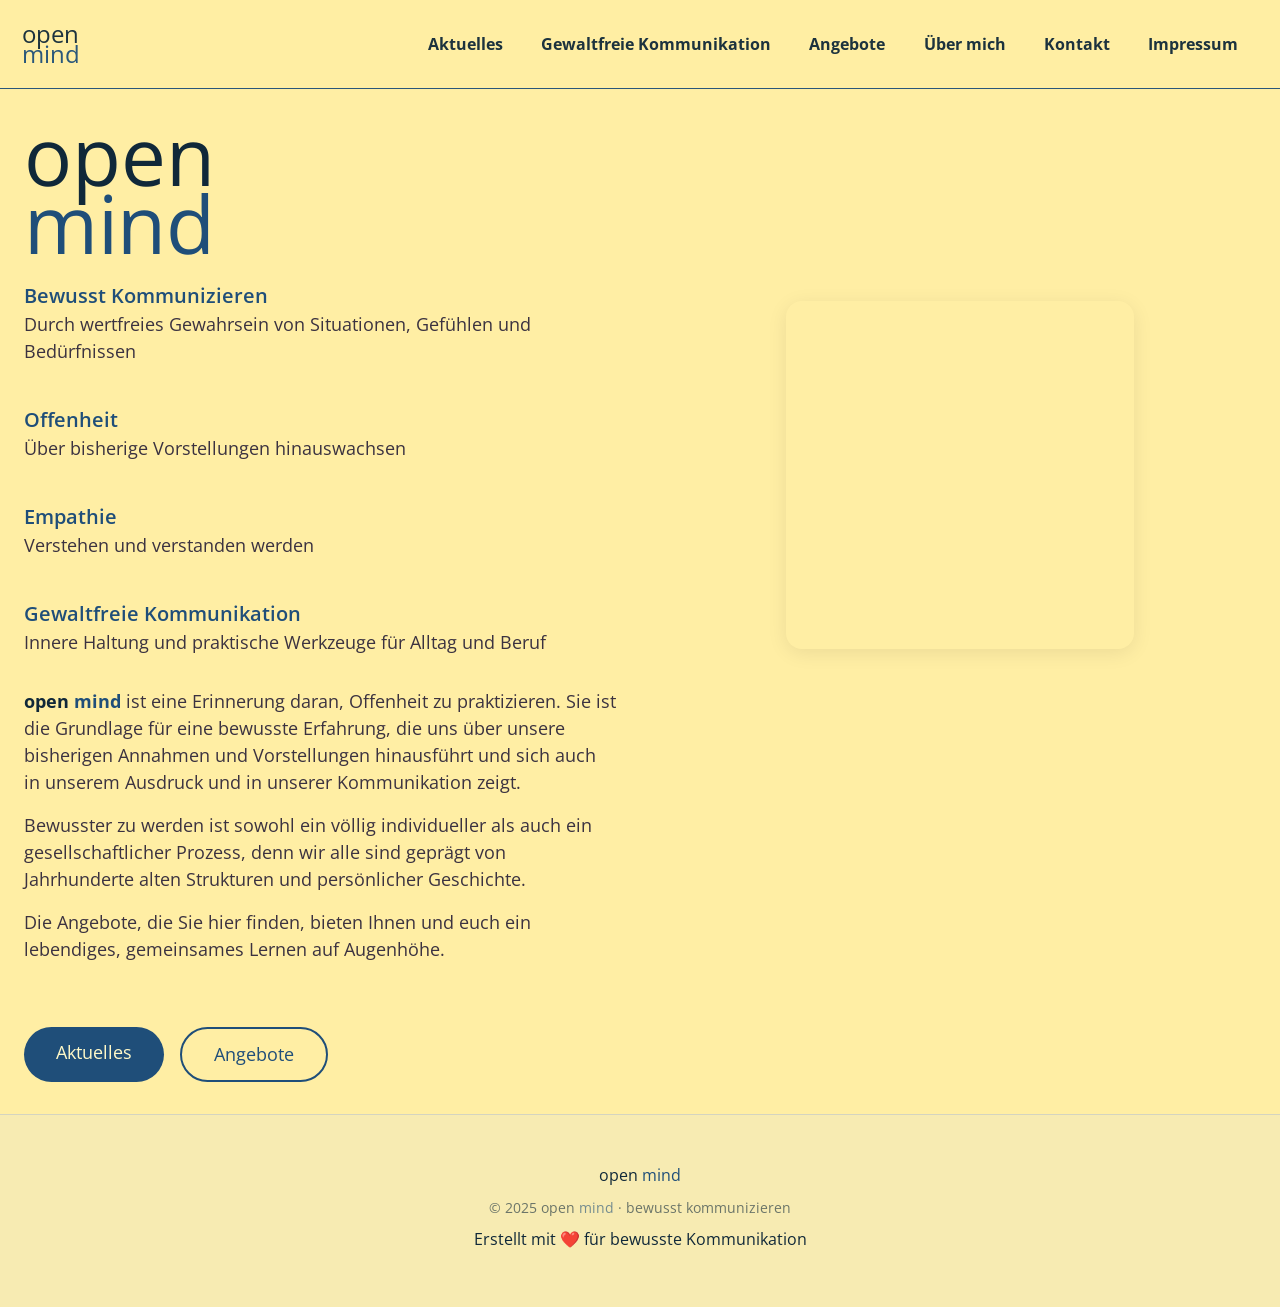
==== commit 06e497ae: "Erst aktuelles dann Angebote  #6" ====
--- a/index.html
+++ b/index.html
@@ -1,38 +1,34 @@
 <!DOCTYPE html>
 <html lang="de">
-<head>
-    <meta charset="UTF-8">
-    <meta name="viewport" content="width=device-width, initial-scale=1.0">
-    <link rel="preconnect" href="https://fonts.gstatic.com" crossorigin>
-    <link href="https://fonts.googleapis.com/css2?family=Open+Sans:ital,wght@0,300..800;1,300..800&display=swap" rel="stylesheet">
-    <link rel="stylesheet" href="https://fonts.googleapis.com/css2?family=Material+Symbols+Rounded:opsz,wght,FILL,GRAD@20..48,100..700,0..1,-50..200">
-    <link rel="stylesheet" href="style.css">
-    <title>open mind | GFK Berlin | Gewaltfreie Kommunikation Seminare &amp; Coaching</title>
-    <meta name="description"
-        content="Gewaltfreie Kommunikation (GFK) in Berlin: Seminare, Übungsgruppen, Coaching & Inhouse-Trainings nach Marshall Rosenberg. Empathische Kommunikation für Alltag und Beruf bei open mind.">
-    <meta name="keywords"
-        content="Gewaltfreie Kommunikation Berlin, GFK Berlin, GFK Seminare, GFK Coaching, Marshall Rosenberg Berlin, Übungsgruppe GFK, empathische Kommunikation, Konfliktlösung Berlin, Inhouse-Seminar GFK, GFK Kreuzberg, Nonviolent Communication">
-    <meta name="author" content="Annette Del Olmo Hernandez">
-    <meta name="language" content="de">
-    <link rel="canonical" href="https://open-mind.life/">
-    <meta property="og:title" content="open mind · Gewaltfreie Kommunikation Berlin">
-    <meta property="og:description"
-        content="GFK Seminare, Übungsgruppen & Coaching in Berlin. Bewusste Kommunikation nach Marshall Rosenberg für mehr Empathie und Verbindung.">
-    <meta property="og:type" content="website">
-    <meta property="og:url" content="https://open-mind.life/">
-    <meta property="og:image" content="https://open-mind.life/images/die-seherin-spikerog-sc69501e86b207d-774.jpg">
-    <meta property="og:locale" content="de_DE">
-    <meta property="og:site_name" content="open mind">
-    <meta name="twitter:card" content="summary_large_image">
-    <meta name="twitter:title" content="open mind · Gewaltfreie Kommunikation Berlin">
-    <meta name="twitter:description"
-        content="GFK Seminare, Übungsgruppen & Coaching in Berlin. Bewusste Kommunikation nach Marshall Rosenberg.">
-    <meta name="twitter:image" content="https://open-mind.life/images/die-seherin-spikerog-sc69501e86b207d-774.jpg">
-    <meta name="geo.region" content="DE-BE">
-    <meta name="geo.placename" content="Berlin">
-    <meta name="geo.position" content="52.52;13.405">
-    <meta name="ICBM" content="52.52, 13.405">
-    <script type="application/ld+json">
+    <head>
+        <meta charset="UTF-8">
+        <meta name="viewport" content="width=device-width, initial-scale=1.0">
+        <link rel="preconnect" href="https://fonts.gstatic.com" crossorigin>
+        <link href="https://fonts.googleapis.com/css2?family=Open+Sans:ital,wght@0,300..800;1,300..800&display=swap" rel="stylesheet">
+        <link rel="stylesheet" href="https://fonts.googleapis.com/css2?family=Material+Symbols+Rounded:opsz,wght,FILL,GRAD@20..48,100..700,0..1,-50..200">
+        <link rel="stylesheet" href="style.css">
+        <title>open mind | GFK Berlin | Gewaltfreie Kommunikation Seminare &amp; Coaching</title>
+        <meta name="description" content="Gewaltfreie Kommunikation (GFK) in Berlin: Seminare, Übungsgruppen, Coaching & Inhouse-Trainings nach Marshall Rosenberg. Empathische Kommunikation für Alltag und Beruf bei open mind.">
+        <meta name="keywords" content="Gewaltfreie Kommunikation Berlin, GFK Berlin, GFK Seminare, GFK Coaching, Marshall Rosenberg Berlin, Übungsgruppe GFK, empathische Kommunikation, Konfliktlösung Berlin, Inhouse-Seminar GFK, GFK Kreuzberg, Nonviolent Communication">
+        <meta name="author" content="Annette Del Olmo Hernandez">
+        <meta name="language" content="de">
+        <link rel="canonical" href="https://open-mind.life/">
+        <meta property="og:title" content="open mind · Gewaltfreie Kommunikation Berlin">
+        <meta property="og:description" content="GFK Seminare, Übungsgruppen & Coaching in Berlin. Bewusste Kommunikation nach Marshall Rosenberg für mehr Empathie und Verbindung.">
+        <meta property="og:type" content="website">
+        <meta property="og:url" content="https://open-mind.life/">
+        <meta property="og:image" content="https://open-mind.life/images/die-seherin-spikerog-sc69501e86b207d-774.jpg">
+        <meta property="og:locale" content="de_DE">
+        <meta property="og:site_name" content="open mind">
+        <meta name="twitter:card" content="summary_large_image">
+        <meta name="twitter:title" content="open mind · Gewaltfreie Kommunikation Berlin">
+        <meta name="twitter:description" content="GFK Seminare, Übungsgruppen & Coaching in Berlin. Bewusste Kommunikation nach Marshall Rosenberg.">
+        <meta name="twitter:image" content="https://open-mind.life/images/die-seherin-spikerog-sc69501e86b207d-774.jpg">
+        <meta name="geo.region" content="DE-BE">
+        <meta name="geo.placename" content="Berlin">
+        <meta name="geo.position" content="52.52;13.405">
+        <meta name="ICBM" content="52.52, 13.405">
+        <script type="application/ld+json">
     {
       "@context": "https://schema.org",
       "@type": "LocalBusiness",
@@ -63,7 +59,7 @@
       ]
     }
     </script>
-    <script type="application/ld+json">
+        <script type="application/ld+json">
     {
       "@context": "https://schema.org",
       "@type": "Organization",
@@ -85,7 +81,7 @@
       }
     }
     </script>
-    <script type="application/ld+json">
+        <script type="application/ld+json">
     {
       "@context": "https://schema.org",
       "@type": "Event",
@@ -128,7 +124,7 @@
       }
     }
     </script>
-    <script type="application/ld+json">
+        <script type="application/ld+json">
     {
       "@context": "https://schema.org",
       "@type": "Service",
@@ -181,65 +177,52 @@
       }
     }
     </script>
-</head>
-<body>
-    <nav>
-        <a href="/">open <br class="desktop-only"><em>mind</em></a>
-        <button id="nav-toggle" class="material-symbols-rounded" aria-label="Menü öffnen" aria-expanded="false">menu</button>
-        <div class="sc-nav">
-            <a href="/aktuelles.html">Aktuelles</a>
-            <a href="/gfk.html">Gewaltfreie&nbsp;Kommunikation</a>
-            <a href="/angebote.html">Angebote</a>
-            <a href="/ueber-mich.html">Über&nbsp;mich</a>
-            <a href="/kontakt.html">Kontakt</a>
-            <a href="/impressum.html">Impressum</a>
-        </div>
-    </nav>
-    <main>
-        <section id="home" class="hero">
-            <div class="hero-grid">
-                <div class="hero-text sc-content">
-                    <h1>
-                        open
-                        <br>
-                        <em>mind</em>
-                    </h1>
-                    <h4>Bewusst Kommunizieren</h4>
-                    <p>Durch wertfreies Gewahrsein von Situationen, Gefühlen und Bedürfnissen</p>
-                    <h4>Offenheit</h4>
-                    <p>Über bisherige Vorstellungen hinauswachsen</p>
-                    <h4>Empathie</h4>
-                    <p>Verstehen und verstanden werden</p>
-                    <h4>Gewaltfreie Kommunikation</h4>
-                    <p>Innere Haltung und praktische Werkzeuge für Alltag und Beruf</p>
+    </head>
+    <body>
+        <nav>
+            <a href="/">
+                open 
+                <br class="desktop-only">
+                <em>mind</em> 
+            </a>
+            <button id="nav-toggle" class="material-symbols-rounded" aria-label="Menü öffnen" aria-expanded="false">menu</button>
+            <div class="sc-nav"><a class="" href="aktuelles.html" title="Aktuelles">Aktuelles</a><a class="" href="gfk.html" title="Gewaltfreie Kommunikation">Gewaltfreie Kommunikation</a><a class="" href="angebote.html" title="Angebote">Angebote</a><a class="" href="ueber-mich.html" title="Über mich">Über mich</a><a class="" href="kontakt.html" title="Kontakt">Kontakt</a><a class="" href="impressum.html" title="Impressum">Impressum</a></div>
+        </nav>
+        <main>
+            <section id="home" class="hero">
+                <div class="hero-grid">
+                    <div class="hero-text sc-content">
+                        <h1>
+                            open 
+                            <br>
+                            <em>mind</em> 
+                        </h1>
+                        <h4>Bewusst Kommunizieren</h4>
+                        <p>Durch wertfreies Gewahrsein von Situationen, Gefühlen und Bedürfnissen</p>
+                        <h4>Offenheit</h4>
+                        <p>Über bisherige Vorstellungen hinauswachsen</p>
+                        <h4>Empathie</h4>
+                        <p>Verstehen und verstanden werden</p>
+                        <h4>Gewaltfreie Kommunikation</h4>
+                        <p>Innere Haltung und praktische Werkzeuge für Alltag und Beruf</p>
+                    </div>
+                    <div class="sc-content" style="position: relative; top: -1rem;">
+                        <p><strong>open <em>mind</em></strong> ist eine Erinnerung daran, Offenheit zu praktizieren. Sie ist die Grundlage für eine bewusste Erfahrung, die uns über unsere bisherigen Annahmen und Vorstellungen hinausführt und sich auch in unserem Ausdruck und in unserer Kommunikation zeigt. </p>
+                        <p>Bewusster zu werden ist sowohl ein völlig individueller als auch ein gesellschaftlicher Prozess, denn wir alle sind geprägt von Jahrhunderte alten Strukturen und persönlicher Geschichte.</p>
+                        <p>Die Angebote, die Sie hier finden, bieten Ihnen und euch ein lebendiges, gemeinsames Lernen auf Augenhöhe.</p>
+                    </div>
+                    <div class="hero-buttons sc-content"> <a href="/aktuelles.html" class="btn-primary">Aktuelles</a> <a href="/angebote.html" class="btn-outline">Angebote</a> </div>
+                    <div class="hero-image sc-content">
+                        <img alt="" style="width:58.80342%;" src="images/die-seherin-spikerog-strahlend-sc69bfec6c3c1fe-320.jpg" srcset="images/die-seherin-spikerog-strahlend-sc69bfec6c3c1fe-774.jpg 774w,images/die-seherin-spikerog-strahlend-sc69bfec6c3c1fe-320.jpg 320w">
+                    </div>
                 </div>
-                <div class="sc-content" style="position: relative; top: -1rem;">
-                    <p><strong>open <em>mind</em></strong> ist eine Erinnerung daran, Offenheit zu praktizieren. Sie
-                        ist die Grundlage für eine bewusste Erfahrung, die uns über unsere bisherigen Annahmen und
-                        Vorstellungen hinausführt und sich auch in unserem Ausdruck und in unserer Kommunikation zeigt.
-                    </p>
-                    <p>Bewusster zu werden ist sowohl ein völlig individueller als auch ein gesellschaftlicher Prozess,
-                        denn wir alle sind geprägt von Jahrhunderte alten Strukturen und persönlicher Geschichte.</p>
-                    <p>Die Angebote, die Sie hier finden, bieten Ihnen und euch ein lebendiges, gemeinsames Lernen auf
-                        Augenhöhe.</p>
-                </div>
-                <div class="hero-buttons sc-content">
-                    <a href="/angebote.html" class="btn-outline">Angebote</a>
-                    <a href="/aktuelles.html" class="btn-primary">Aktuelles</a>
-                </div>
-                <div class="hero-image sc-content">
-                    <img alt="" style="width:58.80342%;"
-                        src="images/die-seherin-spikerog-strahlend-sc69bfec6c3c1fe-320.jpg"
-                        srcset="images/die-seherin-spikerog-strahlend-sc69bfec6c3c1fe-774.jpg 774w,images/die-seherin-spikerog-strahlend-sc69bfec6c3c1fe-320.jpg 320w">
-                </div>
-            </div>
-        </section>
-    </main>
-    <footer class="sc-content-footer">
-        <p>open <em>mind</em></p>
-        <p><small>© 2025 open <em>mind</em> · bewusst kommunizieren</small></p>
-        <p>Erstellt mit <a href="/admin.php" class="admin-link">❤️</a> für bewusste Kommunikation</p>
-    </footer>
-    <script src="site.js"></script>
-</body>
-</html>
+            </section>
+        </main>
+        <footer class="sc-content-footer">
+            <p>open <em>mind</em></p>
+            <p><small>© 2025 open <em>mind</em> · bewusst kommunizieren</small></p>
+            <p>Erstellt mit <a href="/admin.php" class="admin-link">❤️</a> für bewusste Kommunikation</p>
+        </footer>
+        <script src="site.js"></script>
+    </body>
+</html>
--- a/style.css
+++ b/style.css
@@ -384,8 +384,8 @@
     grid-row: 1 / 3;
     grid-column: 2;
     text-align: center;
-    align-self: middle;
     position: relative;
+    top: -5em;
 }
 
 .hero-image img,
@@ -401,6 +401,11 @@
     margin-top: 1rem;
 }
 
+.angebot-card img {
+    margin: 0 auto !important;
+    display: block;
+}
+
 @media (max-width: 1024px) {
     .hero-grid {
         grid-template-columns: 1fr;
@@ -434,9 +439,7 @@
     }
 
     .angebot-card img {
-        margin: 0 auto !important;
         width: 100% !important;
-        display: block;
     }
 }
 
@@ -484,7 +487,6 @@
 }
 
 section>article.card {
-    max-width: 48rem;
     margin: 2rem auto 0;
 }
 
